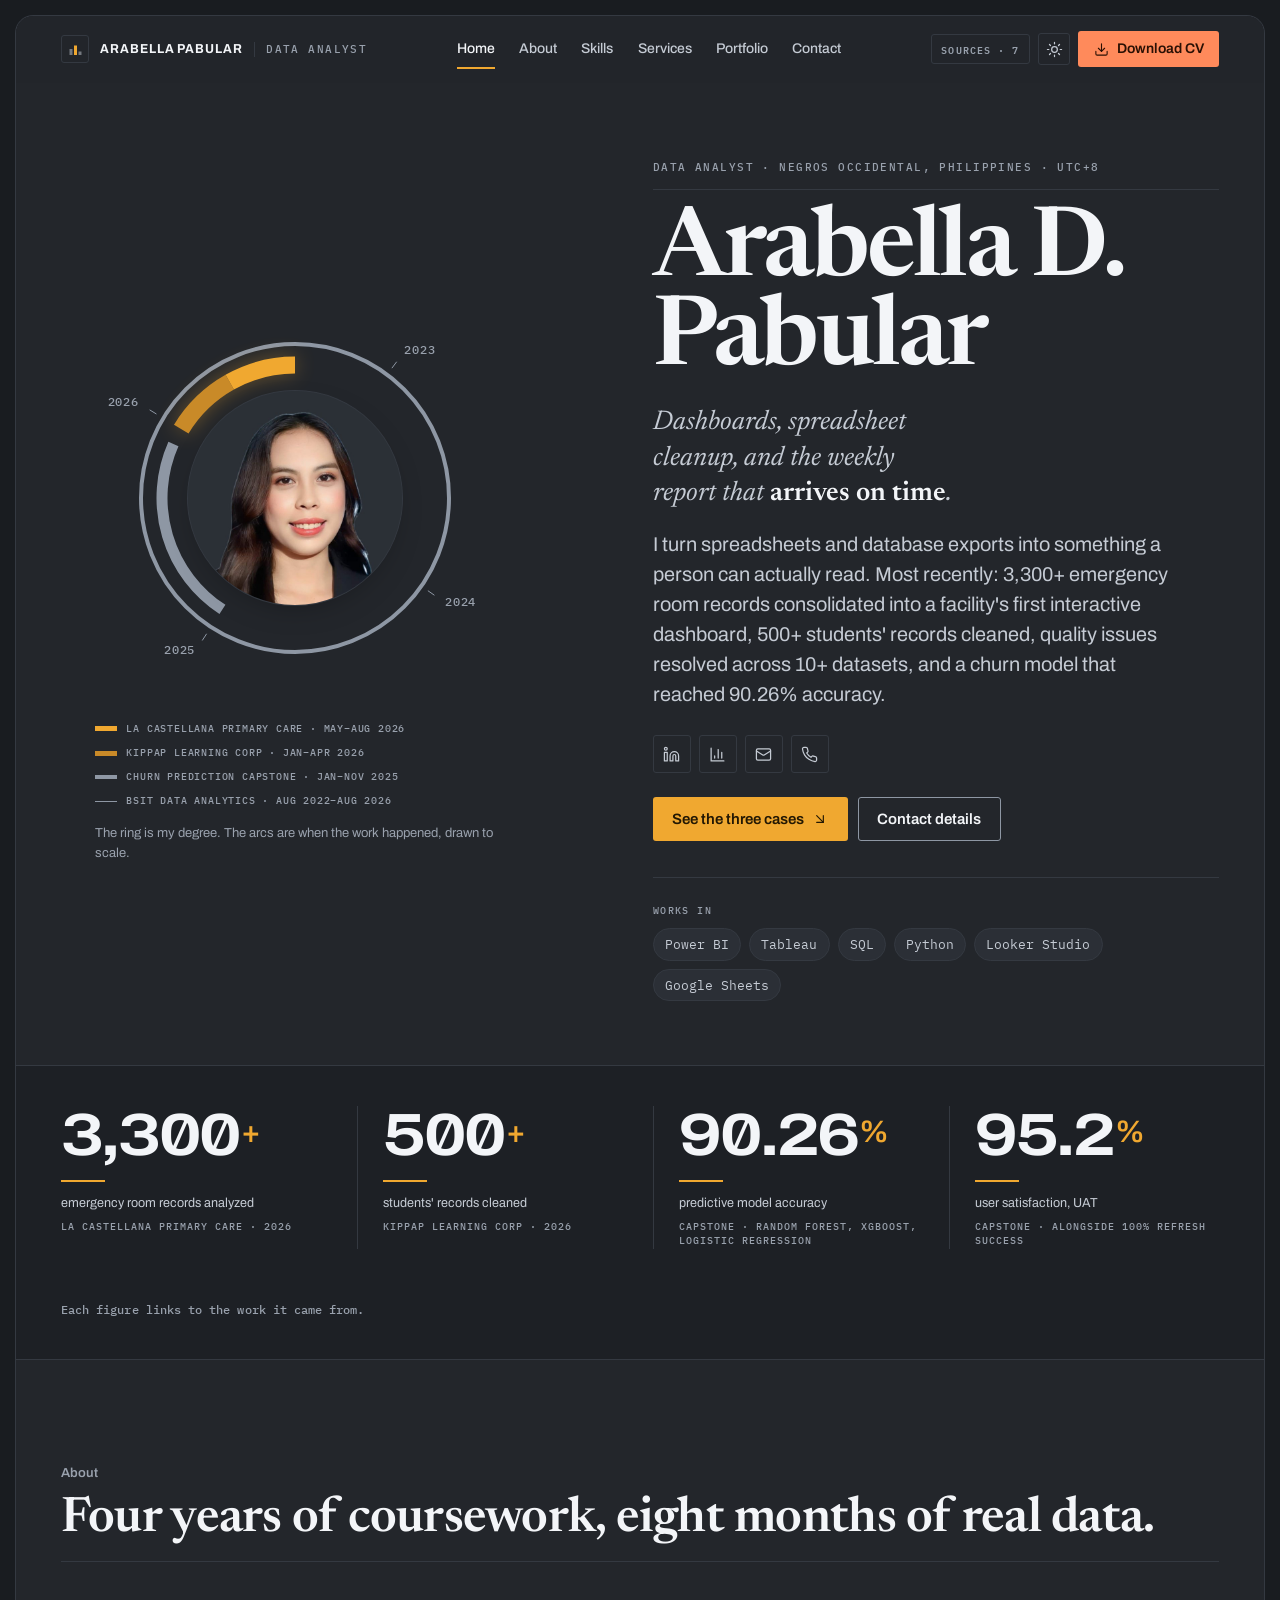
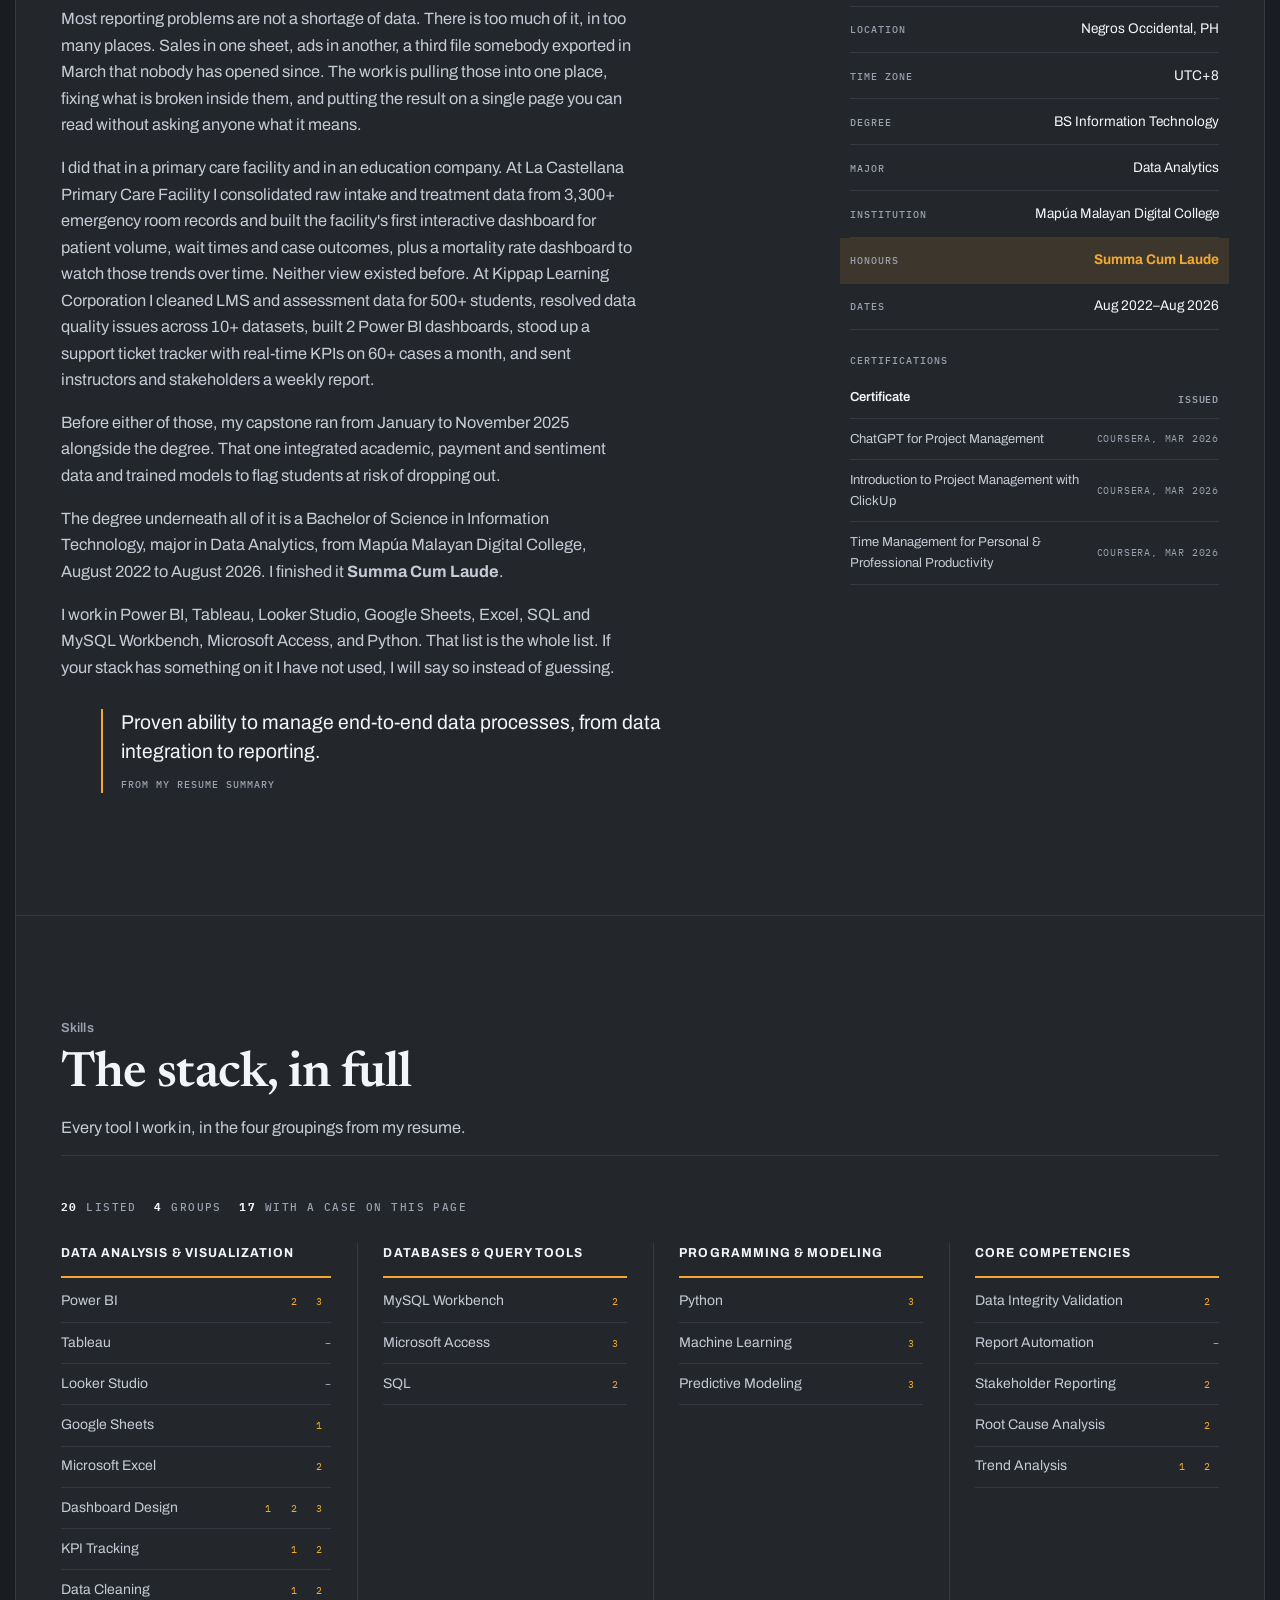
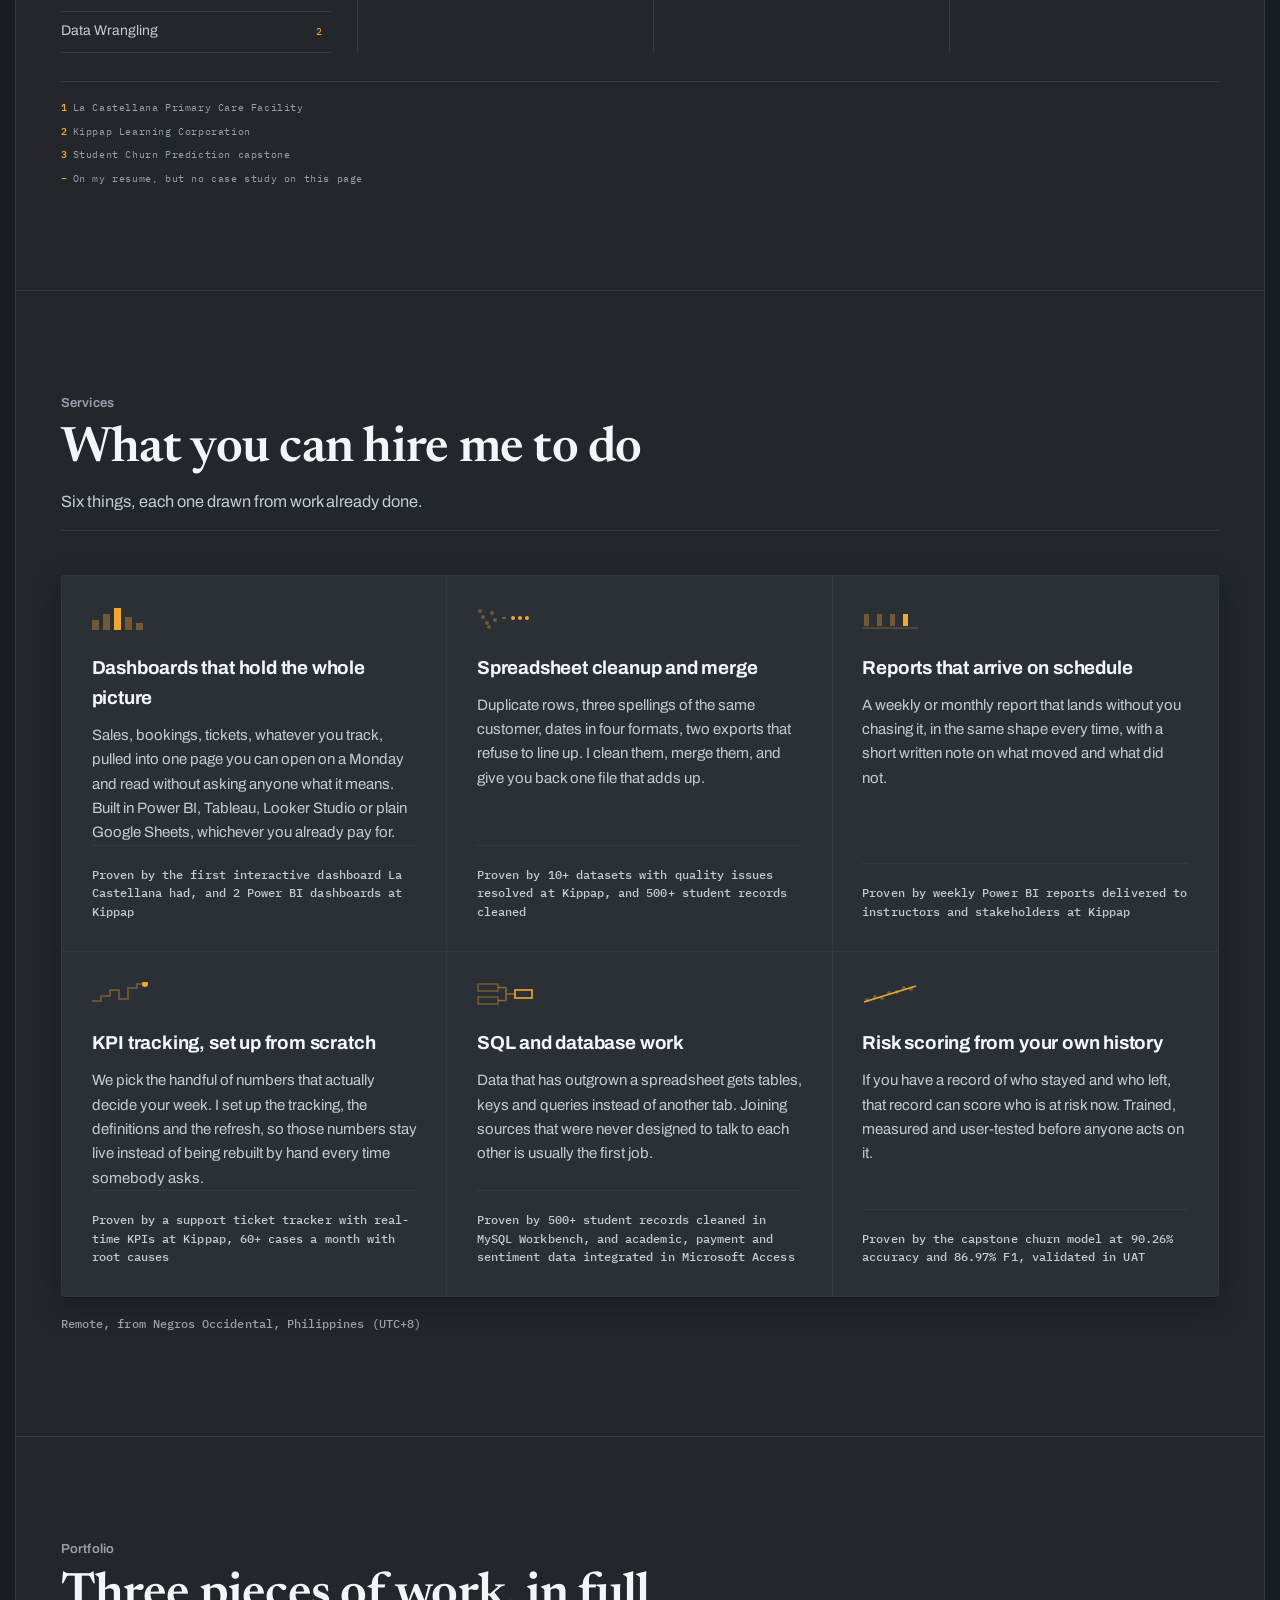
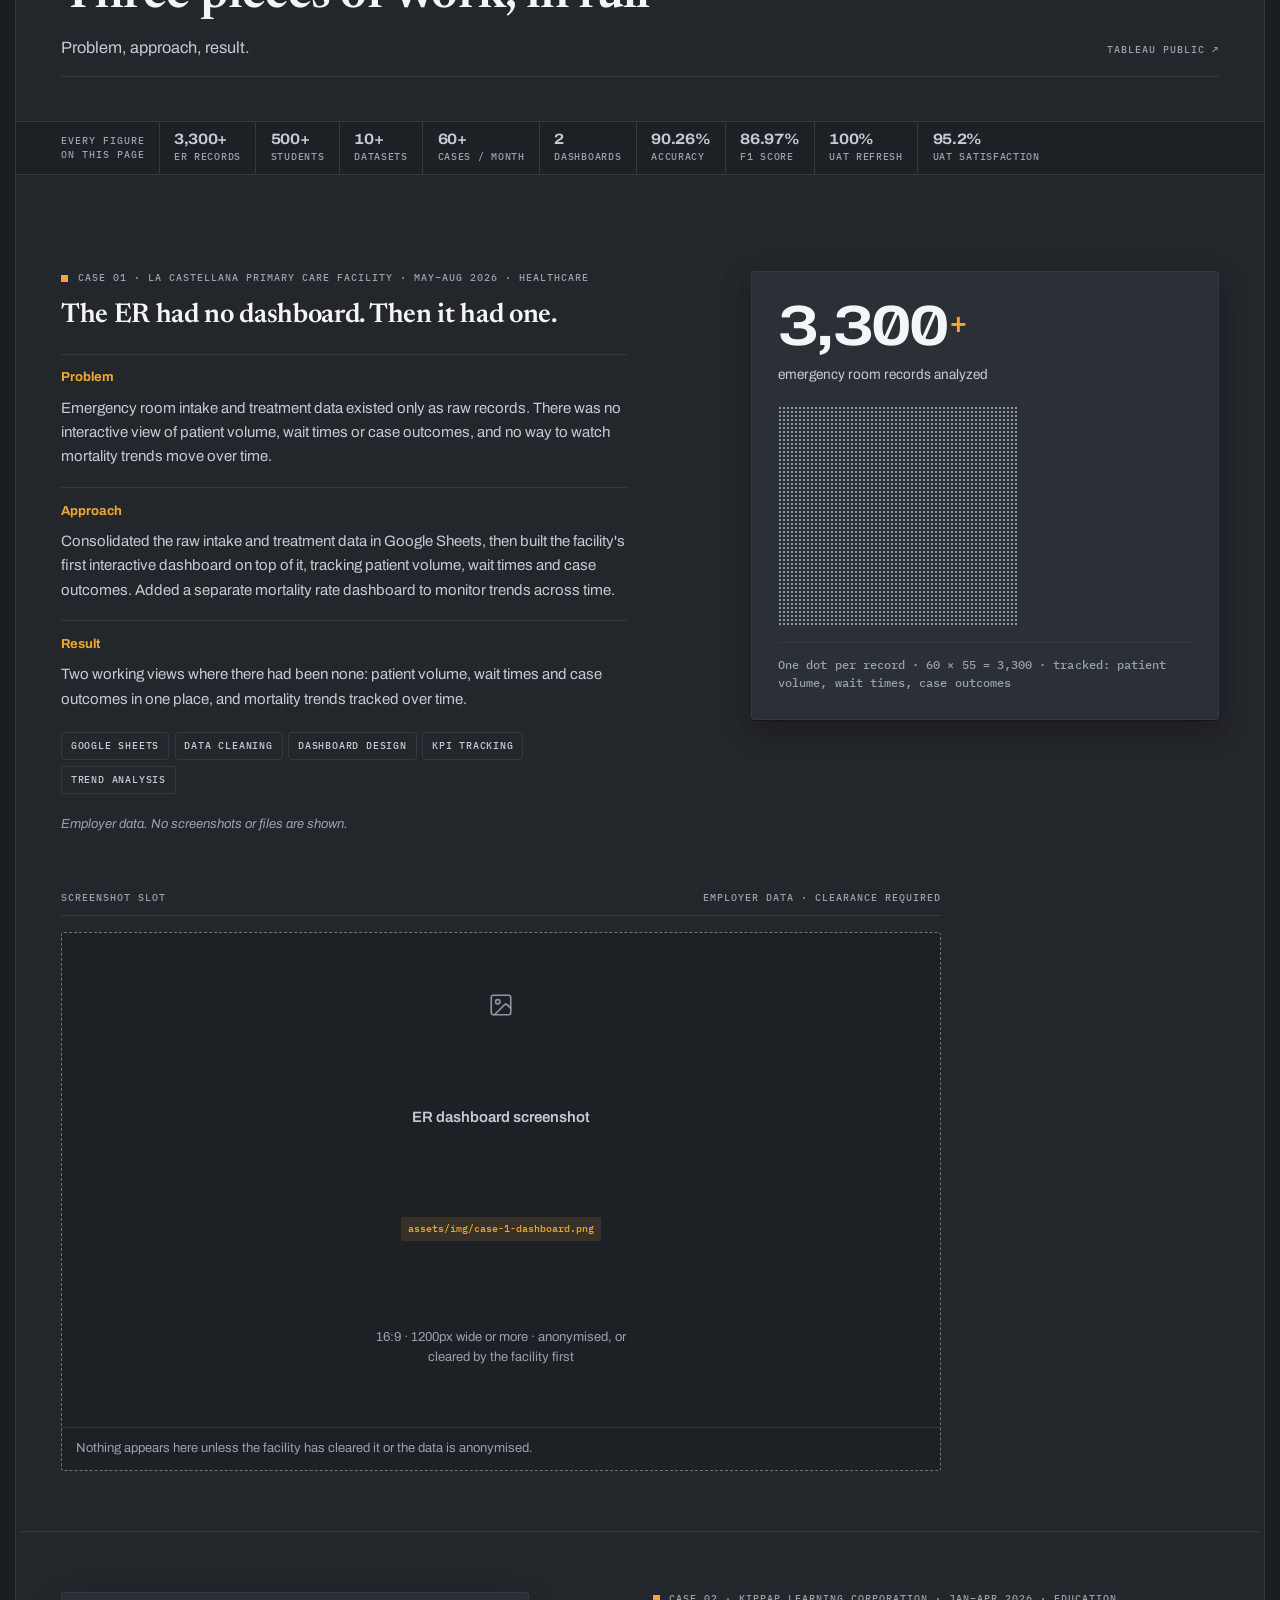
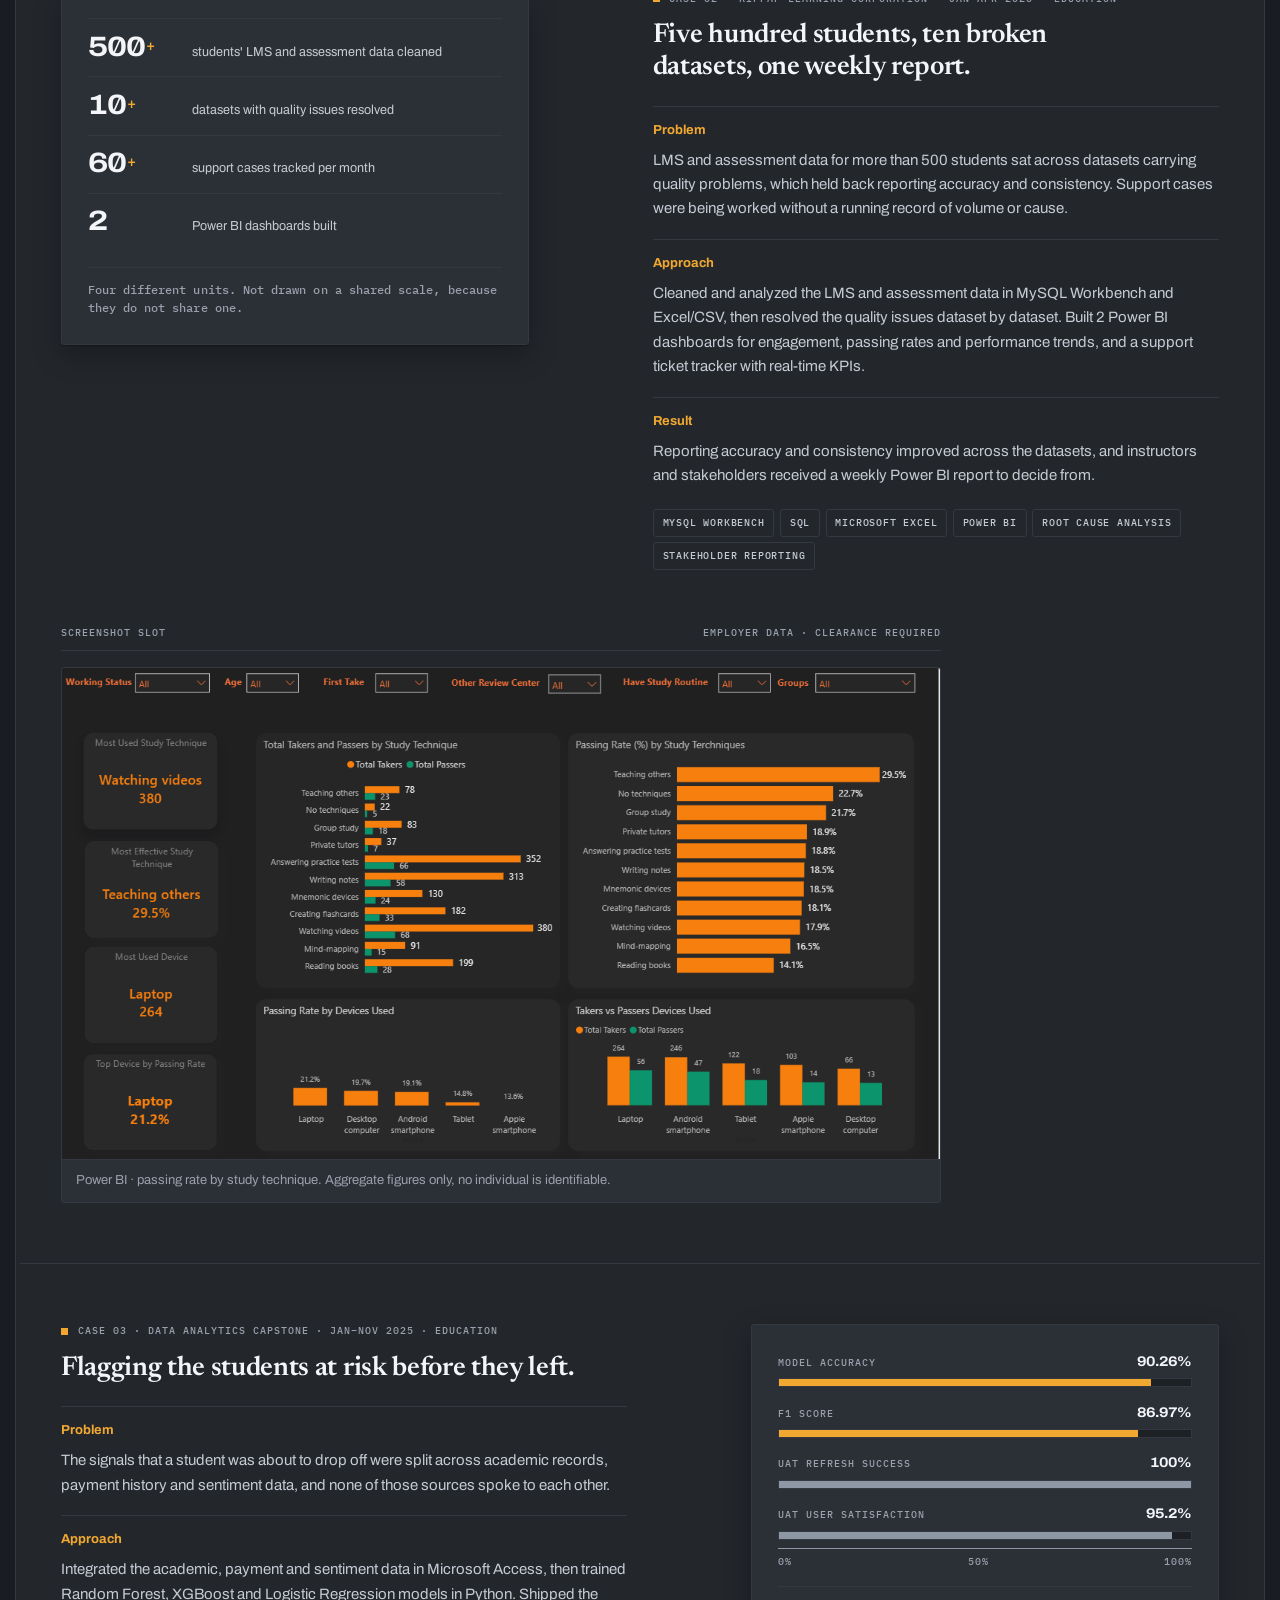
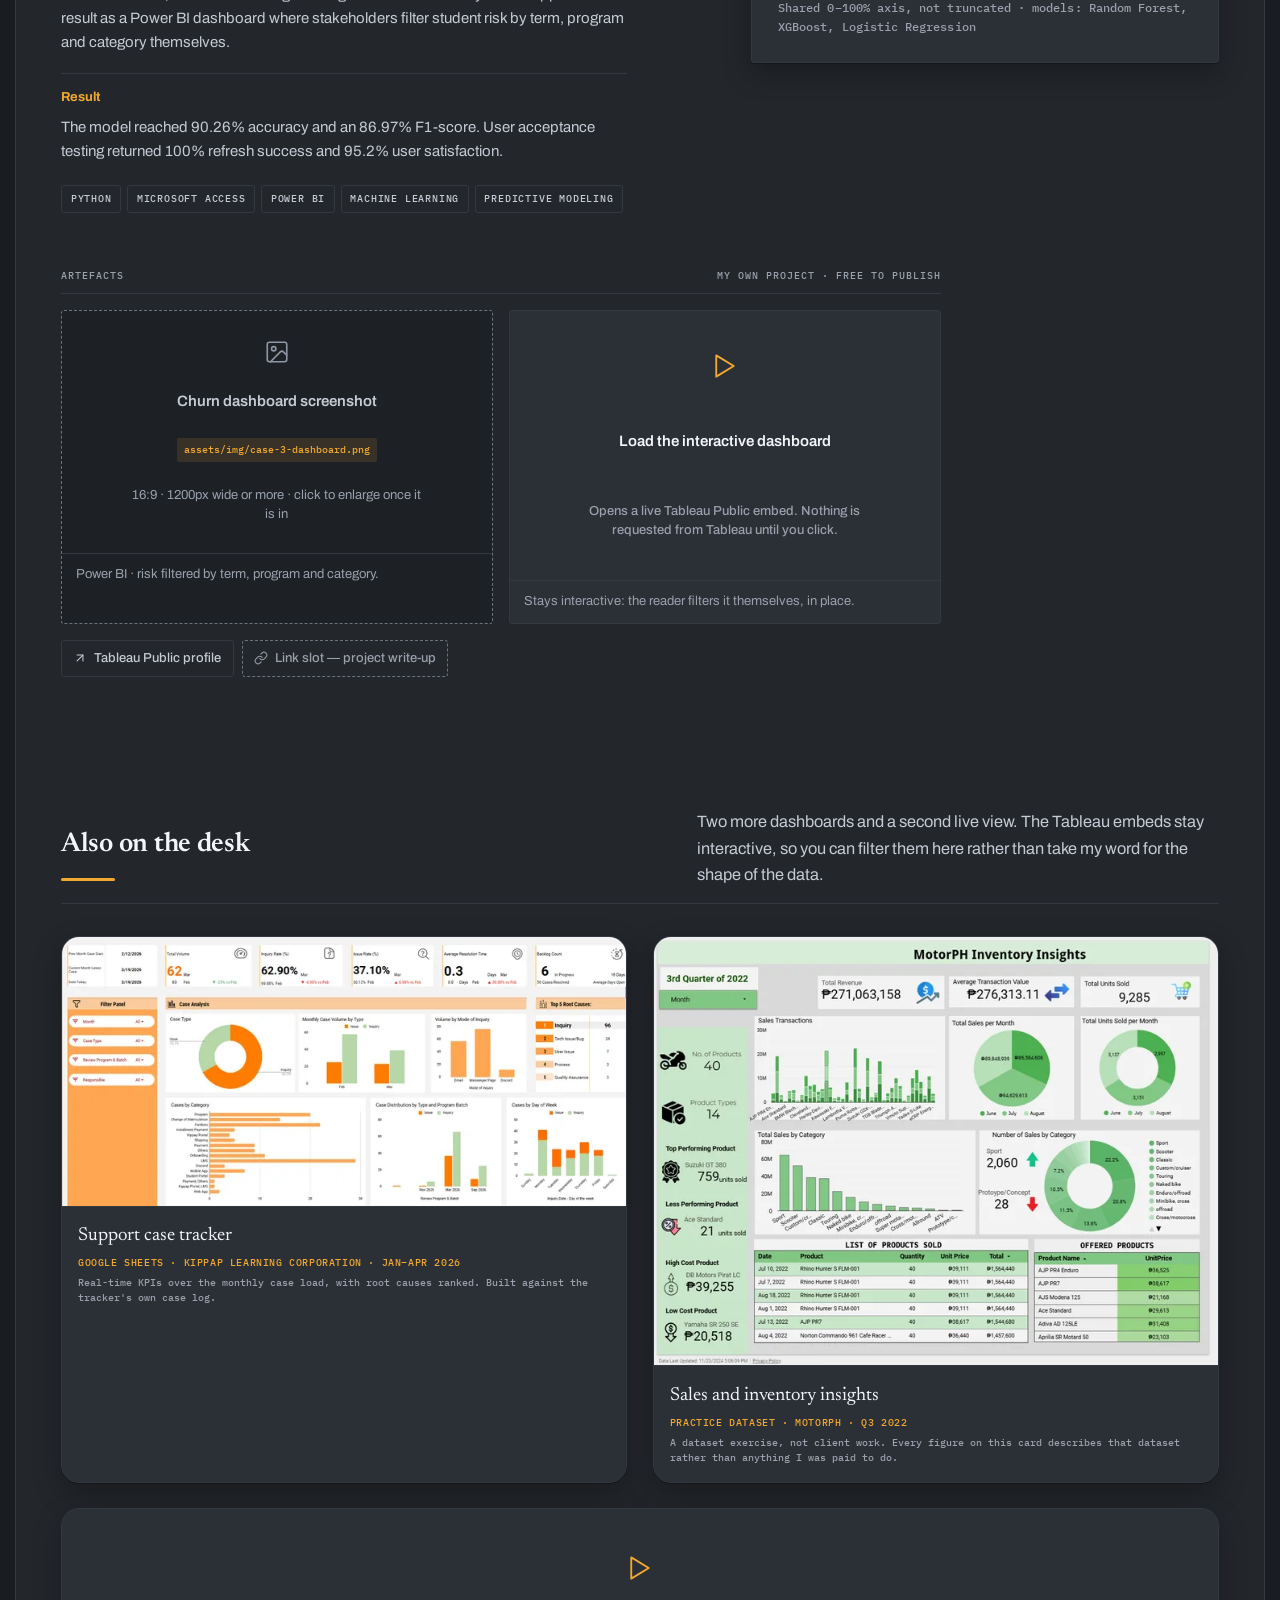
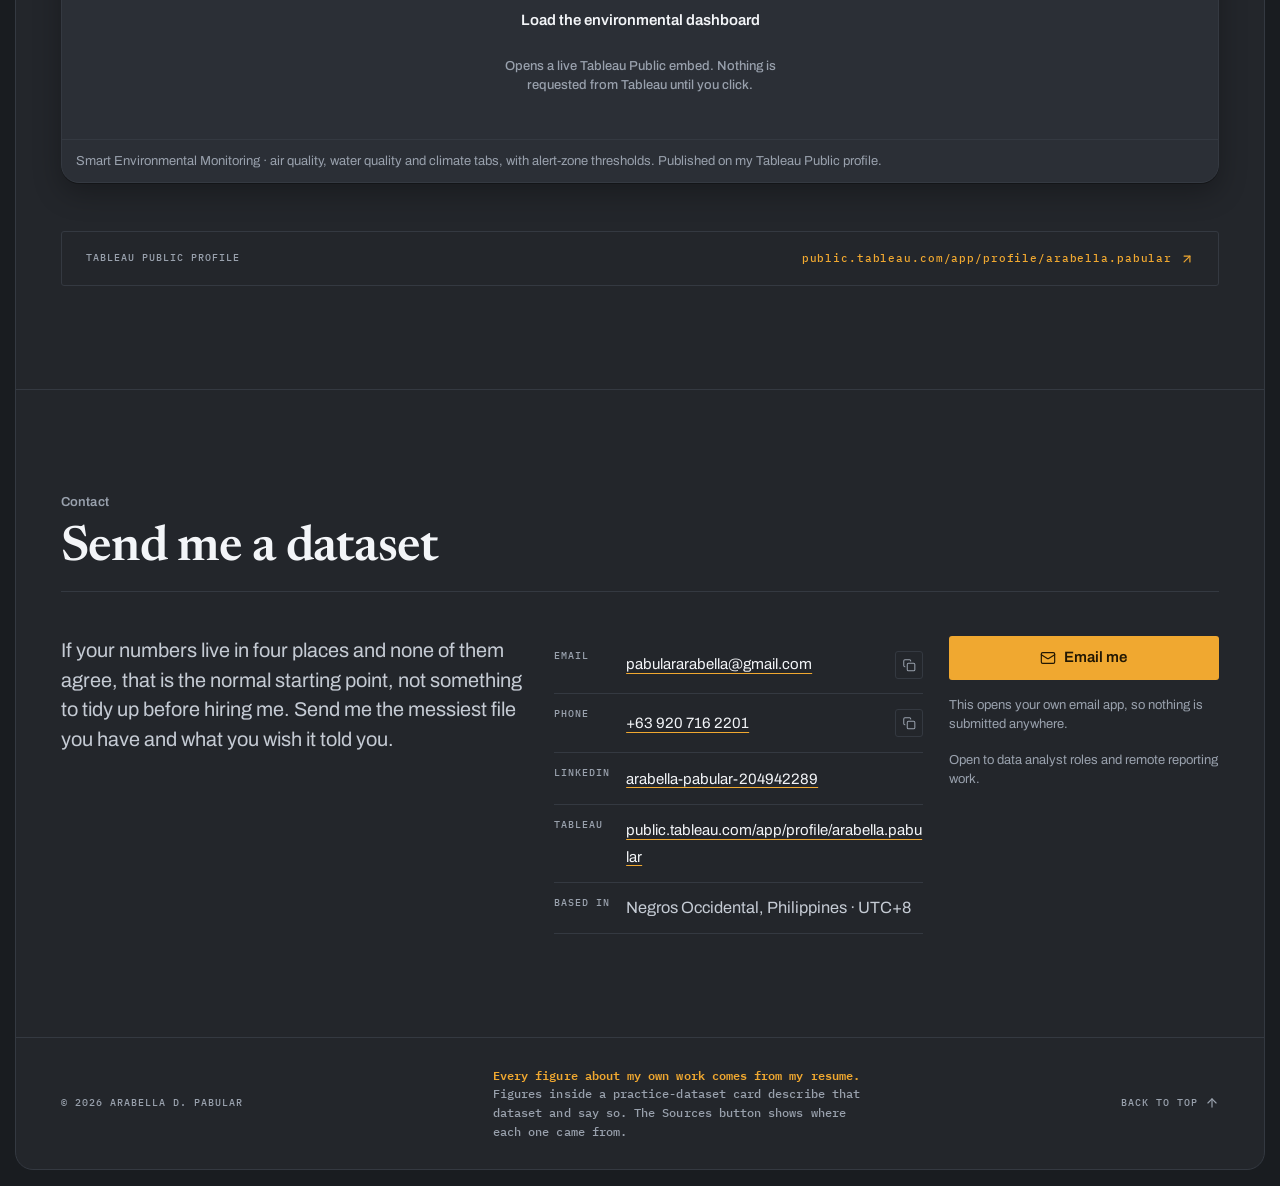
==== index.html @ 1c954211 "Publish the built portfolio site One minified index.html with the CSS and JavaScript inlined, plus i" ====
<!doctype html><html lang="en"><head><meta charset="utf-8"><meta name="viewport" content="width=device-width,initial-scale=1"><title>Arabella D. Pabular — Data Analyst</title><meta name="description" content="Data Analyst in Negros Occidental, Philippines. Dashboards, spreadsheet cleanup and recurring KPI reporting in Power BI, Tableau, Looker Studio, SQL, Python and Google Sheets."><meta name="author" content="Arabella D. Pabular"><meta name="robots" content="index, follow, max-image-preview:large"><meta name="color-scheme" content="light dark"><meta name="theme-color" content="#23262B"><meta property="og:type" content="profile"><meta property="og:site_name" content="Arabella D. Pabular"><meta property="og:locale" content="en_PH"><meta property="profile:first_name" content="Arabella"><meta property="profile:last_name" content="Pabular"><meta property="og:title" content="Arabella D. Pabular — Data Analyst"><meta property="og:description" content="Dashboards, data cleaning and recurring KPI reporting. 3,300+ ER records analyzed, 500+ student records cleaned, a churn model at 90.26% accuracy."><link rel="canonical" href="https://aetherbella.github.io/"><meta property="og:url" content="https://aetherbella.github.io/"><meta property="og:image" content="https://aetherbella.github.io/assets/img/og.png"><meta property="og:image:width" content="1200"><meta property="og:image:height" content="630"><meta property="og:image:alt" content="Arabella D. Pabular, Data Analyst. 3,300+ emergency room records analyzed, 500+ students' records cleaned, 90.26% predictive model accuracy, 95.2% user satisfaction at UAT."><meta name="twitter:card" content="summary_large_image"><script>!function(){try{document.documentElement.classList.add("js");var t=localStorage.getItem("apab-theme");"dark"!==t&&"light"!==t||document.documentElement.setAttribute("data-theme",t),"on"===localStorage.getItem("apab-sources")&&document.documentElement.classList.add("sources-on")}catch(t){}}()</script><link rel="preconnect" href="https://fonts.googleapis.com"><link rel="preconnect" href="https://fonts.gstatic.com" crossorigin><link rel="preload" as="style" href="https://fonts.googleapis.com/css2?family=Archivo:wdth,wght@62..125,100..900&family=Newsreader:ital,opsz,wght@0,6..72,400..700;1,6..72,400..600&family=IBM+Plex+Mono:wght@400;500;600&display=swap"><link rel="stylesheet" media="print" onload='this.media="all",this.onload=null' href="https://fonts.googleapis.com/css2?family=Archivo:wdth,wght@62..125,100..900&family=Newsreader:ital,opsz,wght@0,6..72,400..700;1,6..72,400..600&family=IBM+Plex+Mono:wght@400;500;600&display=swap"><noscript><link rel="stylesheet" href="https://fonts.googleapis.com/css2?family=Archivo:wdth,wght@62..125,100..900&family=Newsreader:ital,opsz,wght@0,6..72,400..700;1,6..72,400..600&family=IBM+Plex+Mono:wght@400;500;600&display=swap"></noscript><style>@font-face{font-family:"Archivo Fallback";src:local("Arial"),local("Helvetica Neue"),local("Liberation Sans");size-adjust:97%;ascent-override:92%;descent-override:24%}@font-face{font-family:"Newsreader Fallback";src:local("Georgia"),local("Times New Roman"),local("Liberation Serif");size-adjust:104%;ascent-override:96%;descent-override:26%}:root{--ground:#191C20;--paper:#23262B;--paper-raised:#2B2F36;--paper-sunken:#1D2025;--rule:#343941;--rule-strong:#6B737F;--mark-quiet:#8E97A4;--ink:#F3F5F8;--ink-2:#C5CBD4;--ink-3:#99A1AD;--accent:#F0A830;--accent-ink:#231803;--accent-2:#C98A28;--accent-wash:rgba(240, 168, 48, 0.12);--flag:#FF8A5B;--flag-ink:#2A1004;--focus:#FFC96B;--select-bg:rgba(240, 168, 48, 0.28);--shadow-card:0 1px 0 rgba(0, 0, 0, 0.30),0 10px 28px rgba(0, 0, 0, 0.28);--halo-blur:9;--serif:"Newsreader","Newsreader Fallback",Georgia,"Times New Roman",serif;--sans:"Archivo","Archivo Fallback","Helvetica Neue",Arial,sans-serif;--mono:"IBM Plex Mono",ui-monospace,"Cascadia Mono",Menlo,Consolas,monospace;--fs-mega:clamp(2.625rem, 1.28rem + 5.98vw, 6.25rem);--fs-stat:clamp(2.125rem, 1.5rem + 2.78vw, 3.75rem);--fs-display:clamp(2.125rem, 1.57rem + 2.47vw, 3.625rem);--fs-h1:clamp(1.875rem, 1.4rem + 2.11vw, 3.125rem);--fs-h2:clamp(1.3125rem, 1.17rem + 0.65vw, 1.75rem);--fs-h3:clamp(1.0625rem, 1.02rem + 0.19vw, 1.1875rem);--fs-lede:clamp(1.0625rem, 0.99rem + 0.32vw, 1.3125rem);--fs-body:clamp(0.9375rem, 0.91rem + 0.14vw, 1.0625rem);--fs-small:0.8125rem;--fs-label:0.6875rem;--fs-micro:0.625rem;--r-sheet:18px;--r:3px;--gap:clamp(1rem, 2vw, 1.75rem);--pad-x:clamp(1.125rem, 3.2vw, 2.75rem);--nav-h:66px;color-scheme:dark}:root[data-theme=light]{--ground:#E4DED0;--paper:#F7F4EE;--paper-raised:#FFFDF9;--paper-sunken:#EDE8DE;--rule:#DCD5C7;--rule-strong:#B3A992;--mark-quiet:#8A8071;--ink:#141A22;--ink-2:#3D4855;--ink-3:#59646F;--accent:#8A5200;--accent-ink:#FFFBF4;--accent-2:#A9670B;--accent-wash:rgba(138, 82, 0, 0.10);--flag:#C63B14;--flag-ink:#FFF6F2;--focus:#6A3F00;--select-bg:rgba(138, 82, 0, 0.20);--shadow-card:0 1px 0 rgba(20, 26, 34, 0.07),0 8px 22px rgba(20, 26, 34, 0.05);--halo-blur:0;color-scheme:light}*,::after,::before{box-sizing:border-box}[hidden]{display:none!important}html{-webkit-text-size-adjust:100%;text-size-adjust:100%;scroll-behavior:smooth}body{margin:0;background:var(--ground);color:var(--ink-2);font-family:var(--sans);font-size:var(--fs-body);font-stretch:100%;line-height:1.62;-webkit-font-smoothing:antialiased;text-rendering:optimizeLegibility}::selection{background:var(--select-bg);color:var(--ink)}img,svg{max-width:100%}img{height:auto}dd,dl,figure,h1,h2,h3,h4,ol,p,table,ul{margin:0}ol,ul{padding:0;list-style:none}a{color:inherit}button{font:inherit;color:inherit;background:0 0;border:0;cursor:pointer}:where(a,button,input,select,textarea,summary,[tabindex]):focus-visible{outline:2px solid var(--focus);outline-offset:2px;border-radius:2px}.vh{position:absolute;width:1px;height:1px;padding:0;margin:-1px;overflow:hidden;clip-path:inset(50%);white-space:nowrap;border:0}.skip{position:absolute;left:12px;top:-60px;z-index:60;background:var(--accent);color:var(--accent-ink);padding:10px 16px;border-radius:var(--r);font-size:var(--fs-small);font-weight:600;transition:top 140ms ease}.skip:focus{top:12px}.mono{font-family:var(--mono);font-size:var(--fs-label);font-weight:500;letter-spacing:.13em;text-transform:uppercase;line-height:1.35}.micro{font-family:var(--mono);font-size:var(--fs-micro);font-weight:500;letter-spacing:.1em;text-transform:uppercase;color:var(--ink-3);line-height:1.45}.num{font-variant-numeric:tabular-nums lining-nums;font-feature-settings:"tnum" 1,"lnum" 1,"zero" 1;font-stretch:118%;font-weight:700;letter-spacing:-.03em;color:var(--ink)}.num .u{font-size:.52em;font-weight:600;font-stretch:100%;color:var(--accent);vertical-align:.42em;letter-spacing:0;margin-left:.06em}.lede{font-size:var(--fs-lede);line-height:1.5;color:var(--ink-2);max-width:48ch}.prose{max-width:64ch}.prose p+p{margin-top:1em}.prose .cite{margin-top:0}.sources-on .prose .cite{margin-top:1em}.sheet{margin:clamp(.5rem,1.2vw,1rem);border:1px solid var(--rule);border-radius:var(--r-sheet);background:var(--paper);overflow:clip;isolation:isolate}.shell{display:grid;grid-template-columns:repeat(12,minmax(0,1fr));column-gap:var(--gap);max-width:1240px;margin-inline:auto;padding-inline:var(--pad-x)}:where(.shell)>*{grid-column:1/-1}.section{padding-block:clamp(3.5rem,8vw,6.5rem)}.section+.section{border-top:1px solid var(--rule)}:where(section,footer,article)[id]{scroll-margin-top:calc(var(--nav-h) + 16px)}.s-head{display:grid;grid-template-columns:minmax(0,1fr) auto;align-items:end;gap:.75rem var(--gap);margin-bottom:clamp(1.75rem,3.5vw,2.75rem);padding-bottom:.9rem;border-bottom:1px solid var(--rule)}.s-index{display:block;margin-bottom:.55rem;color:var(--ink-3);font-family:var(--sans);font-size:var(--fs-small);font-weight:600;letter-spacing:.01em}.s-title{font-family:var(--serif);font-size:var(--fs-h1);font-weight:600;font-optical-sizing:auto;font-variation-settings:"opsz" 36;line-height:1.1;letter-spacing:-.015em;color:var(--ink);text-wrap:balance}.s-aside{color:var(--ink-3);text-align:right;text-decoration:none}.s-aside:hover{color:var(--ink)}.s-stand{margin-top:.75rem;color:var(--ink-2);font-size:var(--fs-body);max-width:56ch}.nav{position:sticky;top:0;z-index:30;background:color-mix(in oklab,var(--paper) 88%,transparent);backdrop-filter:blur(12px) saturate(1.15);-webkit-backdrop-filter:blur(12px) saturate(1.15);will-change:backdrop-filter;border-bottom:1px solid transparent;transition:border-color 180ms ease,background-color 180ms ease}.nav[data-stuck=true]{border-bottom-color:var(--rule)}.nav-inner{display:flex;align-items:center;justify-content:space-between;gap:var(--gap);min-height:var(--nav-h)}.brand{display:flex;align-items:center;gap:.7rem;text-decoration:none}.brand:hover .brand-name{color:var(--accent)}.brand-mark{width:28px;height:28px;flex:none;border:1px solid var(--rule);border-radius:var(--r);display:grid;place-items:center}.brand-name{font-weight:700;font-stretch:92%;font-size:.8125rem;letter-spacing:.07em;text-transform:uppercase;color:var(--ink);white-space:nowrap}.brand-role{color:var(--ink-3);border-left:1px solid var(--rule);padding-left:.7rem}.nav-links{display:flex;align-items:center;gap:clamp(.9rem,1.9vw,1.75rem);position:relative}.nav-links a{text-decoration:none;color:var(--ink-2);font-family:var(--sans);font-size:.875rem;font-weight:500;letter-spacing:0;text-transform:none;padding-block:0.4rem;transition:color 160ms ease}.nav-links a:hover,.nav-links a[aria-current=true]{color:var(--ink)}.nav-ind{position:absolute;bottom:-2px;left:0;height:2px;width:0;background:var(--accent);transform:translateX(0);transition:transform 260ms cubic-bezier(.65,0,.35,1),width 260ms cubic-bezier(.65,0,.35,1),opacity .2s;opacity:0;pointer-events:none}.nav-ind[data-on=true]{opacity:1}.nav-tools{display:flex;align-items:center;gap:.5rem}.pill{display:inline-flex;align-items:center;gap:.4rem;height:30px;padding:0 .6rem;border:1px solid var(--rule);border-radius:var(--r);color:var(--ink-3);font-family:var(--mono);font-size:var(--fs-micro);font-weight:600;letter-spacing:.12em;text-transform:uppercase;transition:border-color 160ms ease,color 160ms ease}.pill:hover{border-color:var(--accent);color:var(--ink)}.pill[aria-pressed=true]{background:var(--accent);border-color:var(--accent);color:var(--accent-ink)}.pill[aria-pressed=true]:hover{box-shadow:0 0 0 3px var(--accent-wash)}.pill .n{font-variant-numeric:tabular-nums}.icon-btn{width:32px;height:32px;display:grid;place-items:center;border:1px solid var(--rule);border-radius:var(--r);color:var(--ink-2);transition:border-color 160ms ease,color 160ms ease}.icon-btn:hover{border-color:var(--accent);color:var(--ink)}.btn{display:inline-flex;align-items:center;justify-content:center;gap:.5rem;height:44px;padding:0 1.15rem;border-radius:var(--r);border:1px solid transparent;font-weight:600;font-size:.9375rem;font-stretch:100%;text-decoration:none;white-space:nowrap;transition:transform 160ms ease,border-color 160ms ease,box-shadow 160ms ease}.btn:hover{transform:translateY(-1px)}.btn-primary{background:var(--accent);color:var(--accent-ink)}.btn-primary:hover{box-shadow:0 0 0 3px var(--accent-wash)}.btn-flag{background:var(--flag);color:var(--flag-ink);height:36px;padding:0 .9rem;font-size:.875rem}.btn-flag:hover{box-shadow:0 0 0 3px color-mix(in srgb,var(--flag) 22%,transparent)}.btn-ghost{border-color:var(--mark-quiet);color:var(--ink)}.btn-ghost:hover{border-color:var(--accent)}.nav-toggle{display:none}.hero{padding-block:clamp(2.5rem,6vw,5rem) clamp(2.5rem,5vw,4rem);align-items:center;row-gap:clamp(2.25rem,5vw,3rem)}.hero-figure{grid-column:1/6;justify-self:center;width:100%;max-width:400px}.hero-text{grid-column:7/13}.eyebrow{color:var(--ink-3)}.hero-rule{height:1px;background:var(--rule);margin-top:.9rem}.hero-name{margin-top:1.1rem;font-family:var(--serif);font-size:var(--fs-mega);font-weight:600;font-optical-sizing:auto;font-variation-settings:"opsz" 60;line-height:.92;letter-spacing:-.028em;color:var(--ink)}.hero-name .fam{display:block}.hero-deck{margin-top:1.15rem;font-family:var(--serif);font-size:var(--fs-h2);font-weight:400;font-style:italic;font-optical-sizing:auto;line-height:1.32;color:var(--ink-2);max-width:26ch;text-wrap:balance}.hero-deck em{font-style:normal;font-weight:600;color:var(--ink)}.hero-para{margin-top:1.15rem}.hero-links{display:flex;gap:.5rem;margin-top:1.6rem}.hero-links a{width:38px;height:38px;display:grid;place-items:center;border:1px solid var(--rule);border-radius:var(--r);color:var(--ink-2);transition:border-color 160ms ease,color 160ms ease,transform 160ms ease}.hero-links a:hover{border-color:var(--accent);color:var(--ink);transform:translateY(-1px)}.hero-cta{display:flex;flex-wrap:wrap;gap:.65rem;margin-top:1.5rem}.dial{display:block;width:100%;height:auto;overflow:visible}.d-track{stroke:var(--mark-quiet)}.d-ticks line{stroke:var(--mark-quiet);stroke-width:1}.d-ticklabels text{fill:var(--ink-3);font-family:var(--mono);font-size:12px;font-weight:500;letter-spacing:.06em;dominant-baseline:middle}.d-arcs circle,.d-halo circle{fill:none;stroke-linecap:butt}.arc-capstone{stroke:var(--mark-quiet)}.arc-lacast{stroke:var(--accent)}.arc-kippap{stroke:var(--accent-2)}.d-halo{opacity:calc(var(--halo-blur) * .038);transition:opacity .5s ease .7s}.js .dial:not([data-drawn=true]) .d-halo{opacity:0}.d-halo circle{stroke:var(--accent)}.d-plate{fill:var(--paper-raised);stroke:var(--rule);stroke-width:1}.dial-key{margin-top:1.4rem;display:grid;gap:.5rem}.dial-key li{display:grid;grid-template-columns:22px 1fr;align-items:center;gap:.6rem;font-family:var(--mono);font-size:var(--fs-micro);font-weight:500;letter-spacing:.08em;text-transform:uppercase;color:var(--ink-3)}.dial-key .k{height:0;border-top-style:solid}.k-lacast{border-top-width:5px;border-top-color:var(--accent)}.k-kippap{border-top-width:5px;border-top-color:var(--accent-2)}.k-capstone{border-top-width:4px;border-top-color:var(--mark-quiet)}.k-degree{border-top-width:1px;border-top-color:var(--mark-quiet)}.dial-note{margin-top:.9rem;color:var(--ink-3);font-size:var(--fs-small);line-height:1.5}.stats{background:var(--paper-sunken);border-block:1px solid var(--rule)}.stats-inner{padding-block:clamp(1.75rem,3.4vw,2.5rem);row-gap:1.75rem}.stat{grid-column:span 3;display:block;text-decoration:none}.stat+.stat{border-left:1px solid var(--rule);padding-left:var(--gap)}.stat .num{display:block;font-size:var(--fs-stat);line-height:1}.stat .bar{display:block;height:2px;width:44px;background:var(--accent);margin-top:.85rem;transform:scaleX(1);transform-origin:left;transition:transform .7s cubic-bezier(.22,.61,.36,1)}.js .stats[data-in=true] .stat .bar{animation-name:grow-x;animation-duration:.7s;animation-timing-function:cubic-bezier(.22,.61,.36,1);animation-fill-mode:both}@keyframes grow-x{from{transform:scaleX(0)}to{transform:scaleX(1)}}.stat:nth-child(2) .bar{animation-delay:80ms}.stat:nth-child(3) .bar{animation-delay:160ms}.stat:nth-child(4) .bar{animation-delay:240ms}.stat .lab{display:block;margin-top:.75rem;color:var(--ink-2);font-size:.8125rem;font-stretch:96%;line-height:1.4}.stat .src{display:block;margin-top:.5rem}.stat:hover .num{color:var(--accent)}.stats-foot{margin-top:1.5rem;color:var(--ink-3)}.about-body{row-gap:clamp(2rem,4vw,2.75rem)}.about-prose{grid-column:1/8}.about-side{grid-column:9/13}.ledger{border-top:1px solid var(--rule)}.ledger div{display:grid;grid-template-columns:minmax(0,1fr) auto;gap:1rem;align-items:baseline;padding-block:0.7rem;border-bottom:1px solid var(--rule)}.ledger dt{color:var(--ink-3);font-family:var(--mono);font-size:var(--fs-micro);font-weight:500;letter-spacing:.1em;text-transform:uppercase}.ledger dd{margin:0;color:var(--ink);font-size:.875rem;text-align:right;font-stretch:96%}.ledger .hi{background:var(--accent-wash);margin-inline:-0.6rem;padding-inline:0.6rem}.ledger .hi dd{color:var(--accent);font-weight:700}.pullquote{margin-top:1.75rem;padding-left:1.1rem;border-left:2px solid var(--accent);font-size:var(--fs-lede);line-height:1.45;color:var(--ink);font-stretch:96%}.pullquote cite{display:block;margin-top:.7rem;font-style:normal}.certs{width:100%;border-collapse:collapse;margin-top:1.5rem}.certs caption{text-align:left;color:var(--ink-3);padding-bottom:.6rem}.certs td,.certs th{text-align:left;padding:.6rem .75rem .6rem 0;border-bottom:1px solid var(--rule);font-size:.8125rem;font-weight:400;color:var(--ink-2)}.certs th{color:var(--ink);font-weight:600}.certs td:last-child,.certs th:last-child{text-align:right;padding-right:0;font-family:var(--mono);font-size:var(--fs-micro);letter-spacing:.08em;text-transform:uppercase;color:var(--ink-3);white-space:nowrap}.counts{display:flex;flex-wrap:wrap;gap:.35rem 1.1rem;margin-bottom:1.75rem;color:var(--ink-3)}.counts b{color:var(--ink);font-variant-numeric:tabular-nums;font-stretch:110%}.matrix{row-gap:2rem}.skillgroup{grid-column:span 3}.skillgroup+.skillgroup{border-left:1px solid var(--rule);padding-left:var(--gap)}.skillgroup h3{font-family:var(--sans);font-size:.8125rem;font-weight:700;font-stretch:92%;letter-spacing:.08em;text-transform:uppercase;color:var(--ink);padding-bottom:.7rem;margin-bottom:.25rem;border-bottom:2px solid var(--accent)}.skillgroup li{display:grid;grid-template-columns:minmax(0,1fr) auto;align-items:baseline;gap:.5rem;padding-block:0.55rem;border-bottom:1px solid var(--rule);font-size:.875rem;color:var(--ink-2)}.skillgroup .fn{display:inline-flex;justify-content:flex-end;align-items:center;gap:.15em;min-width:3ch;font-family:var(--mono);font-size:var(--fs-micro);color:var(--ink-3)}.skillgroup .fn a{display:inline-grid;place-items:center;min-width:24px;min-height:24px;margin-block:-5px;color:var(--accent);text-decoration:none}.skillgroup .fn a:hover{text-decoration:underline;text-underline-offset:3px}.skillgroup .none{color:var(--ink-3)}.footnotes{margin-top:1.75rem;padding-top:1rem;border-top:1px solid var(--rule);display:grid;gap:.35rem}.footnotes li{color:var(--ink-3);font-family:var(--mono);font-size:var(--fs-micro);letter-spacing:.06em}.footnotes .m{color:var(--accent);font-weight:600;margin-right:.5em}.svc-block{border:1px solid var(--rule);border-radius:var(--r);background:var(--paper-raised);box-shadow:var(--shadow-card);display:grid;grid-template-columns:repeat(3,minmax(0,1fr));overflow:clip}.svc{padding:clamp(1.35rem,2.4vw,1.85rem);border-right:1px solid var(--rule);border-bottom:1px solid var(--rule);display:flex;flex-direction:column;position:relative}.svc::before{content:"";position:absolute;inset:-1px auto auto -1px;height:2px;right:-1px;background:var(--accent);transform:scaleX(0);transform-origin:left;transition:transform 240ms cubic-bezier(.22,.61,.36,1)}.svc:hover::before{transform:scaleX(1)}.svc:nth-child(3n){border-right:0}.svc:nth-last-child(-n+3){border-bottom:0}.svc-mark{color:var(--accent);margin-bottom:.9rem}.svc h3{font-size:var(--fs-h3);font-weight:700;font-stretch:100%;color:var(--ink);letter-spacing:-.01em}.svc p{margin-top:.6rem;font-size:.9375rem;color:var(--ink-2)}.svc .proof{margin-top:auto;padding-top:1.25rem;border-top:1px solid var(--rule)}.svc-foot{margin-top:1.1rem;color:var(--ink-3)}.case{padding-block:clamp(2.5rem,5vw,3.75rem);row-gap:2rem}.case+.case{border-top:1px solid var(--rule)}#portfolio .case{scroll-margin-top:calc(var(--nav-h) + 68px)}.case-text{grid-column:1/7}.case-fig{grid-column:8/13;align-self:start}.case.mirror .case-text{grid-column:7/13}.case.mirror .case-fig{grid-column:1/6;grid-row:1}.dateline{display:flex;align-items:center;gap:.6rem;color:var(--ink-3)}.dateline::before{content:"";width:7px;height:7px;background:var(--accent);flex:none}.case h3{margin-top:.9rem;font-family:var(--serif);font-size:var(--fs-h2);font-weight:600;font-optical-sizing:auto;font-variation-settings:"opsz" 32;line-height:1.18;letter-spacing:-.012em;color:var(--ink);text-wrap:balance}.par{margin-top:1.35rem;display:grid;gap:1.15rem}.par>div{padding-top:.8rem;border-top:1px solid var(--rule)}.par h4{color:var(--accent);font-family:var(--sans);font-size:var(--fs-small);font-weight:700;letter-spacing:.005em}.par p{margin-top:.45rem;font-size:.9375rem;color:var(--ink-2)}.chips{display:flex;flex-wrap:wrap;gap:.35rem;margin-top:1.35rem}.chip{border:1px solid var(--rule);border-radius:var(--r);padding:.3rem .55rem;font-family:var(--mono);font-size:var(--fs-micro);font-weight:500;letter-spacing:.08em;text-transform:uppercase;color:var(--ink-2)}.discretion{margin-top:1.25rem;color:var(--ink-3);font-size:var(--fs-small);font-style:italic}.fig{overflow-x:auto;border:1px solid var(--rule);border-radius:var(--r);background:var(--paper-raised);box-shadow:var(--shadow-card);padding:clamp(1.1rem,2.2vw,1.6rem)}.fig-cap{margin-top:1rem;padding-top:.8rem;border-top:1px solid var(--rule)}.fig-metric{margin-bottom:1.2rem}.fig-metric .num{font-size:var(--fs-display);line-height:1;display:block}.fig-metric .unit{display:block;margin-top:.6rem;font-size:.875rem;color:var(--ink-2);font-stretch:96%}.unit-chart{width:240px;min-width:240px;height:220px;background-image:radial-gradient(circle at 2px 2px,var(--mark-quiet) 1.15px,rgba(0,0,0,0) 1.25px);background-size:4px 4px;background-position:0 0}.datasheet{border-top:1px solid var(--rule)}.datasheet div{display:grid;grid-template-columns:auto minmax(0,1fr);align-items:baseline;gap:.9rem;padding-block:0.85rem;border-bottom:1px solid var(--rule)}.datasheet div:last-child{border-bottom:0}.datasheet .num{font-size:1.75rem;line-height:1;min-width:4.5ch}.datasheet .unit{color:var(--ink-2);font-size:.8125rem;font-stretch:96%}.scorecard{display:grid;gap:.9rem}.score{display:grid;grid-template-columns:minmax(0,1fr) auto;gap:.3rem .75rem;align-items:baseline}.score .k{font-family:var(--mono);font-size:var(--fs-micro);font-weight:500;letter-spacing:.1em;text-transform:uppercase;color:var(--ink-3)}.score .v{font-variant-numeric:tabular-nums;font-stretch:112%;font-weight:700;font-size:.875rem;color:var(--ink)}.score .track{grid-column:1/-1;height:9px;background:var(--paper-sunken);border:1px solid var(--rule);position:relative}.score .val{position:absolute;inset:0 auto 0 0;background:var(--mark-quiet);transform:scaleX(1);transform-origin:left;transition:transform .8s cubic-bezier(.22,.61,.36,1)}.score.model .val{background:var(--accent)}.js .fig[data-in=true] .score .val{animation-name:grow-x;animation-duration:.8s;animation-timing-function:cubic-bezier(.22,.61,.36,1);animation-fill-mode:both}.score:nth-child(2) .val{animation-delay:90ms}.score:nth-child(3) .val{animation-delay:180ms}.score:nth-child(4) .val{animation-delay:270ms}.axis{display:flex;justify-content:space-between;margin-top:.5rem;padding-top:.4rem;border-top:1px solid var(--mark-quiet)}.tableau-strip{margin-top:clamp(2rem,4vw,3rem);border:1px solid var(--rule);border-radius:var(--r);padding:1.1rem clamp(1rem,2vw,1.5rem);display:flex;flex-wrap:wrap;align-items:center;justify-content:space-between;gap:.75rem 1.5rem;text-decoration:none;transition:border-color 160ms ease}.tableau-strip:hover{border-color:var(--accent)}.tableau-strip .go{color:var(--accent);font-family:var(--mono);font-size:var(--fs-label);font-weight:500;letter-spacing:.08em;display:inline-flex;align-items:center;gap:.5rem;word-break:break-all}.tableau-strip:hover .go svg{transform:translate(2px,-2px)}.tableau-strip .go svg{transition:transform 160ms ease}.contact-body{row-gap:2.25rem}.contact-lead{grid-column:1/6}.contact-table-wrap{grid-column:6/10}.contact-side{grid-column:10/13}.ctable{width:100%;border-collapse:collapse}.ctable th{text-align:left;vertical-align:baseline;white-space:nowrap;padding:.75rem 1rem .75rem 0;border-bottom:1px solid var(--rule);font-family:var(--mono);font-size:var(--fs-micro);font-weight:500;letter-spacing:.1em;text-transform:uppercase;color:var(--ink-3)}.ctable td{padding:.75rem 0;border-bottom:1px solid var(--rule)}.ctable a{color:var(--ink);text-decoration:underline;text-decoration-color:var(--accent);text-decoration-thickness:1px;text-underline-offset:4px;font-size:.9375rem;word-break:break-word;transition:text-decoration-thickness 160ms ease}.ctable a:hover{text-decoration-thickness:2px}.ctable .row{display:flex;align-items:center;gap:.6rem;justify-content:space-between}.copy{flex:none;width:28px;height:28px;display:grid;place-items:center;border:1px solid var(--rule);border-radius:var(--r);color:var(--ink-3);transition:border-color 160ms ease,color 160ms ease}.copy:hover{border-color:var(--accent);color:var(--ink)}.copy[data-done=true]{border-color:var(--accent);color:var(--accent)}.copy[data-failed=true]{border-color:var(--flag);color:var(--flag)}.contact-side .btn{width:100%}.contact-note{margin-top:1rem;color:var(--ink-3);font-size:var(--fs-small);line-height:1.5}.foot{border-top:1px solid var(--rule)}.foot-inner{padding-block:1.75rem;display:flex;flex-wrap:wrap;gap:.75rem 1.5rem;align-items:center;justify-content:space-between}.foot .ethic{max-width:54ch}.foot .ethic b{color:var(--accent);font-weight:600}.to-top{display:inline-flex;align-items:center;gap:.45rem;color:var(--ink-3);text-decoration:none}.to-top:hover{color:var(--ink)}.to-top svg{transition:transform 160ms ease}.to-top:hover svg{transform:translateY(-2px)}.fig-cap,.foot .ethic,.stats-foot,.svc .proof,.svc-foot{text-transform:none;letter-spacing:.005em;font-size:.75rem;line-height:1.55}.cite{display:grid;grid-template-rows:0fr;opacity:0;visibility:hidden;transition:grid-template-rows .2s cubic-bezier(.4,0,.2,1),opacity .2s ease,visibility 0s linear .2s;transition-delay:calc(var(--i, 0) * 18ms),calc(var(--i, 0) * 18ms),calc(var(--i, 0) * 18ms + 200ms)}.cite>span{overflow:hidden;min-height:0}.sources-on .cite{grid-template-rows:1fr;opacity:1;visibility:visible;transition-delay:calc(var(--i, 0) * 18ms),calc(var(--i, 0) * 18ms),0s}.cite .in{display:block;padding-top:.5rem;padding-left:.65rem;border-left:1px solid var(--accent);color:var(--ink-3);font-family:var(--mono);font-size:var(--fs-micro);font-weight:400;letter-spacing:.04em;text-transform:none;line-height:1.5}html:not(.js) #navtoggle,html:not(.js) #sources,html:not(.js) #theme,html:not(.js) .copy{display:none}html:not(.js) .cite{grid-template-rows:1fr;opacity:1;visibility:visible;transition:none}@media (max-width:1080px){.brand-role{display:none}}@media (max-width:700px){.brand-name{display:none}.nav-tools{gap:.35rem}.cv-long{display:none}.btn-flag{padding:0 .7rem}.pill{padding:0 .5rem;letter-spacing:.08em}}.progress{position:fixed;inset:0 0 auto 0;height:2px;z-index:45;background:var(--accent);transform:scaleX(var(--progress,0));transform-origin:0 50%;pointer-events:none}html:not(.js) .progress{display:none}@supports (animation-timeline:scroll()){.js .progress{animation-name:progress-grow;animation-duration:auto;animation-timing-function:linear;animation-fill-mode:both;animation-timeline:scroll(root block)}}@keyframes progress-grow{from{transform:scaleX(0)}to{transform:scaleX(1)}}.dial-wrap{position:relative}.portrait,.portrait-slot{position:absolute;left:50%;top:50%;width:53.5%;aspect-ratio:1;transform:translate(-50%,-50%);border-radius:50%}.portrait{height:auto;object-fit:cover;box-shadow:0 0 0 1px var(--rule),0 10px 30px -12px rgba(0,0,0,.35)}.portrait:not([src]){display:none}.portrait[src]~.portrait-slot{display:none}.portrait-slot{display:grid;place-content:center;justify-items:center;gap:.55rem;padding:0 12%;color:var(--ink-3);text-align:center}.portrait-slot::before{content:"";position:absolute;inset:-8px;border:1.5px dashed var(--accent);border-radius:50%;opacity:.5}@media (prefers-reduced-motion:no-preference){.js .portrait-slot::before{animation:slot-spin 34s linear infinite}}@keyframes slot-spin{to{transform:rotate(360deg)}}.ps-glyph{width:32px;height:32px;opacity:.6}.ps-label{font-family:var(--mono);font-size:var(--fs-micro);font-weight:500;letter-spacing:.1em;text-transform:uppercase;line-height:1.55}.photo-hint{margin-top:.75rem;padding:.6rem .75rem;border:1px dashed var(--rule-strong);border-radius:var(--r);color:var(--ink-3);background:var(--paper-sunken);font-family:var(--sans);font-size:var(--fs-small);font-weight:400;letter-spacing:0;text-transform:none;line-height:1.5}.photo-hint b{color:var(--ink-2);font-weight:600}.photo-hint code,.slot-file code{font-family:var(--mono);font-size:.95em;color:var(--accent);overflow-wrap:break-word}.figbar{position:sticky;top:var(--nav-real,var(--nav-h));z-index:20;background:color-mix(in oklab,var(--paper-sunken) 94%,transparent);-webkit-backdrop-filter:blur(10px) saturate(1.15);backdrop-filter:blur(10px) saturate(1.15);border-block:1px solid var(--rule);margin-bottom:clamp(1.5rem,3vw,2.25rem)}.figbar-inner{display:flex;align-items:stretch;gap:0;overflow-x:auto;scrollbar-width:thin}.figbar-head{flex:none;display:flex;align-items:center;padding:.6rem .85rem .6rem 0;border-right:1px solid var(--rule);color:var(--ink-3);white-space:nowrap}.figbar-row{display:flex;align-items:stretch}.figbar-item{flex:none;display:flex;flex-direction:column;justify-content:center;gap:.1rem;padding:.55rem .9rem;border-right:1px solid var(--rule);text-decoration:none;position:relative;transition:background-color .2s ease}.figbar-item:last-child{border-right:0}.case[data-artefacts=true] .discretion{display:none}.figbar-item .lv{font-variant-numeric:tabular-nums lining-nums;font-stretch:112%;font-weight:700;font-size:.9375rem;letter-spacing:-.02em;color:var(--ink-2);line-height:1.1;transition:color .2s ease}.figbar-item .ln{font-family:var(--mono);font-size:var(--fs-micro);font-weight:500;letter-spacing:.07em;text-transform:uppercase;color:var(--ink-3);white-space:nowrap;transition:color .2s ease}.figbar-item::before{content:"";position:absolute;left:0;top:0;bottom:0;width:2px;background:var(--accent);transform:scaleY(0);transform-origin:50% 100%;transition:transform 240ms cubic-bezier(.22,.61,.36,1)}html:not(.js) .figbar-item .lv{color:var(--ink)}.figbar-item[data-lit=true]{background:var(--accent-wash)}.figbar-item[data-lit=true] .lv{color:var(--ink)}.figbar-item[data-lit=true] .ln{color:var(--ink-2)}.figbar-item[data-lit=true]::before{transform:scaleY(1)}.figbar-item:focus-visible .lv,.figbar-item:hover .lv{color:var(--ink)}.figbar-item:focus-visible{outline:0;box-shadow:inset 0 0 0 2px var(--focus)}.media{margin-top:1.5rem;display:grid;grid-template-columns:minmax(0,1fr);gap:1rem;max-width:880px}.media--pair{grid-template-columns:repeat(2,minmax(0,1fr))}.media-head,.slot-links{grid-column:1/-1}.media-head{display:flex;align-items:baseline;justify-content:space-between;gap:.75rem;padding-bottom:.6rem;border-bottom:1px solid var(--rule);color:var(--ink-3)}.slot{border:1px solid var(--rule);border-radius:var(--r);background:var(--paper-raised);overflow:clip}.slot[data-state=empty]{border-style:dashed;border-color:var(--rule-strong);background:var(--paper-sunken)}.slot-inner{display:grid;place-items:center;gap:.5rem;aspect-ratio:16/9;padding:1.25rem;text-align:center}.slot-inner svg{color:var(--mark-quiet)}.slot-what{color:var(--ink-2);font-weight:600;font-size:.9375rem}.slot-file{font-family:var(--mono);font-size:var(--fs-micro);font-weight:500;color:var(--accent);word-break:break-all;background:var(--accent-wash);padding:.25rem .45rem;border-radius:2px}.slot figcaption,.slot-spec{font-family:var(--sans);font-size:var(--fs-small);font-weight:400;letter-spacing:0;text-transform:none;line-height:1.5;color:var(--ink-3)}.slot-spec{max-width:42ch}.slot img{display:block;width:100%;height:auto}.slot-shot{display:block;width:100%;border:0;padding:0;background:0 0;cursor:zoom-in}.slot-shot:hover img{opacity:.92}.slot figcaption{padding:.7rem .85rem;border-top:1px solid var(--rule);color:var(--ink-3)}.slot--embed .slot-inner{aspect-ratio:16/10}.embed-frame{width:100%;aspect-ratio:16/10;border:0;display:block;background:var(--paper-sunken)}.embed-load{display:grid;place-items:center;gap:.6rem;width:100%;aspect-ratio:16/10;padding:1.25rem;text-align:center;color:var(--ink-2);transition:background-color 180ms ease}.embed-load:hover{background:var(--accent-wash)}.embed-load:focus-visible,.slot-shot:focus-visible{outline:0;box-shadow:inset 0 0 0 3px var(--focus)}.embed-load .el-note{font-family:var(--sans);font-size:var(--fs-small);letter-spacing:0;text-transform:none;line-height:1.5}.embed-load .el-title{font-weight:600;color:var(--ink);font-size:.9375rem}.embed-load .el-note{color:var(--ink-3);max-width:42ch}.embed-load svg{color:var(--accent)}.slot-links{display:flex;flex-wrap:wrap;gap:.5rem}.slot-link{display:inline-flex;align-items:center;gap:.45rem;padding:.45rem .7rem;border:1px solid var(--rule);border-radius:var(--r);color:var(--ink-2);text-decoration:none;font-size:var(--fs-small);font-weight:500;transition:border-color 160ms ease,color 160ms ease}.slot-link:hover{border-color:var(--accent);color:var(--ink)}.slot-link[data-empty=true]{border-style:dashed;border-color:var(--rule-strong);color:var(--ink-3);cursor:default}.lightbox{position:fixed;inset:0;z-index:70;display:grid;place-items:center;padding:clamp(1rem,4vw,3rem);background:color-mix(in oklab,var(--ground) 88%,transparent);-webkit-backdrop-filter:blur(6px);backdrop-filter:blur(6px)}.lightbox[hidden]{display:none}.lightbox img{max-width:100%;max-height:78vh;border:1px solid var(--rule);border-radius:var(--r);background:var(--paper)}.lightbox figcaption{margin-top:.85rem;color:var(--ink-2);text-align:center;max-width:60ch}.lightbox-close{position:absolute;top:clamp(.75rem,2vw,1.5rem);right:clamp(.75rem,2vw,1.5rem);width:40px;height:40px;display:grid;place-items:center;border:1px solid var(--rule);border-radius:var(--r);background:var(--paper);color:var(--ink)}.lightbox-close:hover{border-color:var(--accent)}.dial-key li{transition:opacity .2s ease}[data-case-focus] .dial-key li{opacity:.4}[data-case-focus] .dial-key li[data-case-key=true]{opacity:1}.d-arcs circle{transition:stroke-width 220ms ease,opacity 220ms ease}[data-case-focus] .d-arcs circle{opacity:.35}[data-case-focus=case-1] .arc-lacast,[data-case-focus=case-2] .arc-kippap,[data-case-focus=case-3] .arc-capstone{opacity:1}@media (max-width:960px){:root{--nav-h:60px}html:not(.js) .figbar{position:static}html:not(.js) #portfolio .case{scroll-margin-top:1rem}.nav-toggle{display:grid}.nav-links{position:absolute;left:0;right:0;top:100%;background:var(--paper-raised);border-bottom:1px solid var(--rule);flex-direction:column;align-items:stretch;gap:0;padding:.25rem var(--pad-x) .75rem;opacity:0;visibility:hidden;transform:translateY(-8px);transition:opacity .2s ease,transform .2s cubic-bezier(.4,0,.2,1),visibility 0s linear .2s;z-index:40}.nav-links[data-open=true],html:not(.js) .nav-links{opacity:1;visibility:visible;transform:translateY(0);transition-delay:0s,0s,0s}html:not(.js) .nav-links{position:static;flex-direction:row;flex-wrap:wrap;align-items:center;gap:0 1.1rem;padding:0 0 .75rem;background:0 0;border-bottom:0}html:not(.js) .nav-links a{width:auto;border-bottom:0;padding-block:0.4rem}html:not(.js) .nav-inner{flex-wrap:wrap;row-gap:.25rem}.nav-links a{width:100%;padding-block:0.9rem;border-bottom:1px solid var(--rule);font-size:var(--fs-body);letter-spacing:.06em}.nav-links a:last-of-type{border-bottom:0}.nav-ind{display:none}.shell{grid-template-columns:repeat(6,minmax(0,1fr))}.hero-figure{grid-column:1/-1;max-width:300px;order:2}.hero-text{grid-column:1/-1;order:1}.stat{grid-column:span 3}.stat:nth-child(odd){border-left:0;padding-left:0}.stat:nth-child(-n+2){padding-bottom:1.5rem;border-bottom:1px solid var(--rule)}.about-prose,.about-side{grid-column:1/-1}.skillgroup{grid-column:span 3}.skillgroup:nth-child(odd){border-left:0;padding-left:0}.svc-block{grid-template-columns:repeat(2,minmax(0,1fr))}.svc:nth-child(3n){border-right:1px solid var(--rule)}.svc:nth-child(2n){border-right:0}.svc:nth-last-child(-n+3){border-bottom:1px solid var(--rule)}.svc:nth-last-child(-n+2){border-bottom:0}.case-fig,.case-text,.case.mirror .case-fig,.case.mirror .case-text{grid-column:1/-1}.case-fig,.case.mirror .case-fig{grid-row:auto}.contact-lead,.contact-side,.contact-table-wrap{grid-column:1/-1}}@media (max-width:620px){.shell{grid-template-columns:repeat(4,minmax(0,1fr))}.s-head{grid-template-columns:1fr;align-items:start}.s-aside{text-align:left}.stat,.stat+.stat{grid-column:1/-1;border-left:0;padding-left:0}.stat+.stat{padding-top:1.25rem;border-top:1px solid var(--rule)}.stat:nth-child(-n+2){padding-bottom:0;border-bottom:0}.stats-inner{row-gap:1.25rem}.skillgroup,.skillgroup+.skillgroup{grid-column:1/-1;border-left:0;padding-left:0}.svc-block{grid-template-columns:minmax(0,1fr)}.svc{border-right:0!important;border-bottom:1px solid var(--rule)!important}.svc:last-child{border-bottom:0!important}.figbar-head{display:none}.figbar-item{padding:.5rem .7rem}.slot-inner{aspect-ratio:4/3;padding:1rem}.media--pair{grid-template-columns:minmax(0,1fr)}.foot-inner{flex-direction:column;align-items:flex-start}}@media (prefers-reduced-motion:reduce){*,::after,::before{animation-duration:0s!important;animation-iteration-count:1!important;transition-duration:0s!important;transition-delay:0s!important;animation-delay:0s!important;scroll-behavior:auto!important}html{scroll-behavior:auto}.stats .stat .bar{transform:scaleX(1)}.fig .score .val{transform:scaleX(1)}}.theming .d-arcs circle,.theming .score .val,.theming .stat .bar{transition:none!important}@media print{.copy,.embed-load,.hero-cta,.hero-links,.lightbox,.nav,.photo-hint,.progress,.to-top{display:none!important}.sheet{border:0;margin:0}.cite{grid-template-rows:1fr;opacity:1;visibility:visible}.figbar{position:static;background:0 0;border-block-color:#999}.figbar-inner{overflow:visible;flex-wrap:wrap}.figbar-item{opacity:1!important;background:0 0!important}.slot[data-state=empty]{display:none}}.gallery-wrap{margin-top:clamp(2.5rem,6vw,4.5rem)}.gallery-head{margin-bottom:clamp(1.25rem,3vw,2rem)}.gal-title{font-family:var(--serif);font-size:var(--fs-h2);font-weight:600;letter-spacing:-.01em;color:var(--ink);margin:0 0 .5rem}.gal-title::after{content:"";display:block;width:54px;height:3px;margin-top:.7rem;background:var(--accent);border-radius:2px}.gal-lede{max-width:58ch;color:var(--ink-2);font-size:var(--fs-body);margin:0}.gallery{display:grid;grid-template-columns:1fr;gap:var(--gap)}.gal-embed,.gal-fig{margin:0;background:var(--paper-raised);border:1px solid var(--rule);border-radius:var(--r-sheet);overflow:hidden;box-shadow:var(--shadow-card)}.gal-fig img{display:block;width:100%;height:auto;background:var(--paper-sunken)}.gal-fig figcaption{display:grid;gap:.3rem;padding:.9rem 1rem 1.05rem;border-top:1px solid var(--rule)}.gal-name{font-family:var(--serif);font-size:var(--fs-h3);color:var(--ink)}.gal-meta{color:var(--accent);letter-spacing:.06em;text-transform:uppercase}.gal-note{color:var(--ink-3);line-height:1.5;text-transform:none;letter-spacing:0}html:not(.js) .gal-shot{cursor:default;pointer-events:none}.gal-embed .embed-load{aspect-ratio:auto;min-height:190px;padding-block:2.25rem}@media (min-width:760px){.gallery{grid-template-columns:repeat(2,minmax(0,1fr))}.gal-embed{grid-column:1/-1}.gal-embed .embed-load{min-height:230px}}.toolrow{display:flex;flex-wrap:wrap;align-items:baseline;gap:.6rem 1rem;margin-top:clamp(1.5rem,3.5vw,2.25rem);padding-top:clamp(1.1rem,2.5vw,1.6rem);border-top:1px solid var(--rule)}.toolrow-label{color:var(--ink-3);letter-spacing:.14em;text-transform:uppercase;flex:0 0 auto}.toolrow-list{display:flex;flex-wrap:wrap;gap:.5rem;margin:0;padding:0;list-style:none}.toolrow-list li{font-family:var(--mono);font-size:var(--fs-small);color:var(--ink-2);background:var(--paper-raised);border:1px solid var(--rule);border-radius:999px;padding:.3rem .7rem;white-space:nowrap}@media (max-width:960px),(pointer:coarse){#navtoggle,#sources,#theme{min-width:44px;min-height:44px}.btn-flag{min-height:44px}}.s-aside,.to-top{display:inline-flex;align-items:center;min-height:24px;padding-block:0.3rem}@media (max-width:960px),(pointer:coarse){.s-aside,.to-top{min-height:44px}}.contact-table a,.contact-table-wrap a{padding-block:0.3rem}</style><link rel="icon" href="assets/img/favicon.svg" type="image/svg+xml"><link rel="icon" href="assets/img/icon-180.png" sizes="180x180" type="image/png"><link rel="apple-touch-icon" href="assets/img/icon-180.png"><script type="application/ld+json">{
  "@context": "https://schema.org",
  "@type": "ProfilePage",
  "dateModified": "2026-09-09",
  "mainEntity": {
    "@type": "Person",
    "name": "Arabella D. Pabular",
    "givenName": "Arabella",
    "familyName": "Pabular",
    "jobTitle": "Data Analyst",
    "image": "https://aetherbella.github.io/assets/img/arabella.jpg",
    "description": "Data Analyst in Negros Occidental, Philippines. Consolidates spreadsheet and database exports, cleans them, and builds dashboards and recurring KPI reports in Power BI, Tableau, Looker Studio, SQL, Python and Google Sheets.",
    "email": "mailto:pabulararabella@gmail.com",
    "telephone": "+63-920-716-2201",
    "address": { "@type": "PostalAddress", "addressRegion": "Negros Occidental", "addressCountry": "PH" },
    "award": "Summa Cum Laude",
    "alumniOf": { "@type": "CollegeOrUniversity", "name": "Mapúa Malayan Digital College" },
    "hasCredential": {
      "@type": "EducationalOccupationalCredential",
      "name": "Bachelor of Science in Information Technology, Major in Data Analytics",
      "credentialCategory": "degree",
      "educationalLevel": "Bachelor's degree",
      "recognizedBy": { "@type": "CollegeOrUniversity", "name": "Mapúa Malayan Digital College" }
    },
    "hasOccupation": {
      "@type": "Occupation",
      "name": "Data Analyst",
      "occupationalCategory": "Data Analyst",
      "skills": "Dashboard design, data cleaning, data integration, SQL, Power BI, Tableau, Looker Studio, Python, recurring KPI reporting"
    },
    "sameAs": [
      "https://www.linkedin.com/in/arabella-pabular-204942289",
      "https://public.tableau.com/app/profile/arabella.pabular"
    ],
    "knowsAbout": ["Power BI", "Tableau", "Looker Studio", "Google Sheets", "Microsoft Excel", "SQL", "MySQL Workbench", "Microsoft Access", "Python", "Data Cleaning", "Data Integration", "Dashboard Design", "Predictive Modeling", "KPI Reporting"]
  }
}</script></head><body><a class="skip" href="#main">Skip to content</a> <svg width="0" height="0" style="position:absolute" aria-hidden="true" focusable="false"><defs><g id="i-mail"><rect width="20" height="16" x="2" y="4" rx="2"/><path d="m22 7-8.97 5.7a1.94 1.94 0 0 1-2.06 0L2 7"/></g><g id="i-phone"><path d="M22 16.92v3a2 2 0 0 1-2.18 2 19.79 19.79 0 0 1-8.63-3.07 19.5 19.5 0 0 1-6-6 19.79 19.79 0 0 1-3.07-8.67A2 2 0 0 1 4.11 2h3a2 2 0 0 1 2 1.72 12.84 12.84 0 0 0 .7 2.81 2 2 0 0 1-.45 2.11L8.09 9.91a16 16 0 0 0 6 6l1.27-1.27a2 2 0 0 1 2.11-.45 12.84 12.84 0 0 0 2.81.7A2 2 0 0 1 22 16.92z"/></g><g id="i-linkedin"><path d="M16 8a6 6 0 0 1 6 6v7h-4v-7a2 2 0 0 0-4 0v7h-4v-7a6 6 0 0 1 6-6z"/><rect width="4" height="12" x="2" y="9"/><circle cx="4" cy="4" r="2"/></g><g id="i-chart"><path d="M3 3v18h18"/><path d="M18 17V9"/><path d="M13 17V5"/><path d="M8 17v-3"/></g><g id="i-download"><path d="M12 15V3"/><path d="M21 15v4a2 2 0 0 1-2 2H5a2 2 0 0 1-2-2v-4"/><path d="m7 10 5 5 5-5"/></g><g id="i-sun"><circle cx="12" cy="12" r="4"/><path d="M12 2v2M12 20v2M4.93 4.93l1.41 1.41M17.66 17.66l1.41 1.41M2 12h2M20 12h2M6.34 17.66l-1.41 1.41M19.07 4.93l-1.41 1.41"/></g><g id="i-moon"><path d="M12 3a6 6 0 0 0 9 9 9 9 0 1 1-9-9Z"/></g><g id="i-menu"><path d="M4 6h16M4 12h16M4 18h16"/></g><g id="i-close"><path d="M18 6 6 18M6 6l12 12"/></g><g id="i-copy"><rect width="13" height="13" x="9" y="9" rx="2"/><path d="M5 15a2 2 0 0 1-2-2V5a2 2 0 0 1 2-2h8a2 2 0 0 1 2 2"/></g><g id="i-check"><path d="M20 6 9 17l-5-5"/></g><g id="i-upright"><path d="M7 17 17 7"/><path d="M7 7h10v10"/></g><g id="i-up"><path d="M12 19V5"/><path d="m5 12 7-7 7 7"/></g><g id="i-downright"><path d="m7 7 10 10"/><path d="M17 7v10H7"/></g><g id="i-image"><rect width="18" height="18" x="3" y="3" rx="2"/><circle cx="9" cy="9" r="2"/><path d="m21 15-3.086-3.086a2 2 0 0 0-2.828 0L6 21"/></g><g id="i-play"><path d="M5 3.5v17l14-8.5z"/></g><g id="i-zoom"><circle cx="11" cy="11" r="8"/><path d="m21 21-4.3-4.3M11 8v6M8 11h6"/></g><g id="i-link"><path d="M10 13a5 5 0 0 0 7.54.54l3-3a5 5 0 0 0-7.07-7.07l-1.72 1.71"/><path d="M14 11a5 5 0 0 0-7.54-.54l-3 3a5 5 0 0 0 7.07 7.07l1.71-1.71"/></g><g id="i-person"><path d="M19 21v-2a4 4 0 0 0-4-4H9a4 4 0 0 0-4 4v2"/><circle cx="12" cy="7" r="4"/></g></defs></svg><div class="progress" id="progress" aria-hidden="true"></div><div class="sheet"><header class="nav" id="nav"><div class="shell"><div class="nav-inner"><a class="brand" href="#home"><span class="brand-mark" aria-hidden="true"><svg width="16" height="16" viewBox="0 0 16 16" fill="none"><rect x="2.5" y="8" width="3" height="6" fill="currentColor" opacity="0.5"/><rect x="7" y="4.5" width="3" height="9.5" fill="var(--accent)"/><rect x="11.5" y="10.5" width="3" height="3.5" fill="currentColor" opacity="0.5"/></svg> </span><span class="brand-name">Arabella&nbsp;Pabular</span> <span class="brand-role mono">Data Analyst</span> <span class="vh">Arabella Pabular Data Analyst, back to top</span></a><nav class="nav-links" id="navlinks" aria-label="Sections"><a href="#home">Home</a> <a href="#about">About</a> <a href="#skills">Skills</a> <a href="#services">Services</a> <a href="#portfolio">Portfolio</a> <a href="#contact">Contact</a> <span class="nav-ind" id="navind" aria-hidden="true"></span></nav><div class="nav-tools"><button class="pill" id="sources" type="button" aria-pressed="false" title="Show where every figure on this page comes from">Sources<span class="n" id="sources-n"></span></button> <button class="icon-btn" id="theme" type="button" aria-label="Switch to dark theme"><svg width="17" height="17" viewBox="0 0 24 24" fill="none" stroke="currentColor" stroke-width="1.75" stroke-linecap="round" stroke-linejoin="round" aria-hidden="true"><use href="#i-moon" id="theme-icon"/></svg></button> <a class="btn btn-flag" href="assets/docs/Arabella-Pabular-Data-Analyst-Resume.pdf" download aria-label="Download CV (PDF)"><svg width="15" height="15" viewBox="0 0 24 24" fill="none" stroke="currentColor" stroke-width="1.75" stroke-linecap="round" stroke-linejoin="round" aria-hidden="true"><use href="#i-download"/></svg> <span><span class="cv-long">Download </span>CV</span> </a><button class="icon-btn nav-toggle" id="navtoggle" type="button" aria-expanded="false" aria-controls="navlinks" aria-label="Open menu"><svg width="18" height="18" viewBox="0 0 24 24" fill="none" stroke="currentColor" stroke-width="1.75" stroke-linecap="round" stroke-linejoin="round" aria-hidden="true"><use href="#i-menu" id="navtoggle-icon"/></svg></button></div></div></div></header><main id="main" tabindex="-1"><section id="home" class="shell hero"><div class="hero-figure"><div class="dial-wrap"><svg class="dial" id="dial" viewBox="-200 -200 400 400" role="img" aria-labelledby="dial-t" aria-describedby="dial-d"><title id="dial-t">My degree, and the work inside it</title><desc id="dial-d">A ring representing my BS in Information Technology from August 2022 to August 2026. Three arcs mark when each piece of work happened: the Student Churn Prediction capstone from January to November 2025, the Kippap Learning Corporation internship from January to April 2026, and La Castellana Primary Care Facility from May to August 2026.</desc><defs><filter id="halo-blur" x="-50%" y="-50%" width="200%" height="200%"><feGaussianBlur stdDeviation="10"/></filter></defs><circle class="d-track" r="154" fill="none" stroke-width="4"/><g class="d-ticks" aria-hidden="true"><line x1="96.894" y1="-129.829" x2="101.679" y2="-136.240"/><line x1="132.868" y1="92.683" x2="139.429" y2="97.260"/><line x1="-88.377" y1="135.770" x2="-92.741" y2="142.475"/><line x1="-138.533" y1="-83.980" x2="-145.374" y2="-88.127"/></g><g class="d-ticklabels" aria-hidden="true"><text x="109.454" y="-146.659" text-anchor="start">2023</text><text x="150.092" y="104.697" text-anchor="start">2024</text><text x="-99.833" y="153.370" text-anchor="end">2025</text><text x="-156.491" y="-94.866" text-anchor="end">2026</text></g><g class="d-halo" filter="url(#halo-blur)" aria-hidden="true"><circle r="133" stroke-width="17" transform="rotate(211.2245)" stroke-dasharray="68.2174 835.6636"/><circle r="133" stroke-width="17" transform="rotate(240.6122)" stroke-dasharray="68.2174 835.6636"/></g><g class="d-arcs" aria-hidden="true"><circle class="arc-capstone" r="133" stroke-width="11" transform="rotate(123.0612)" stroke-dasharray="187.5980 835.6636" stroke-dashoffset="0"/><circle class="arc-kippap" r="133" stroke-width="17" transform="rotate(211.2245)" stroke-dasharray="68.2174 835.6636" stroke-dashoffset="0"/><circle class="arc-lacast" r="133" stroke-width="17" transform="rotate(240.6122)" stroke-dasharray="68.2174 835.6636" stroke-dashoffset="0"/></g><circle class="d-plate" r="107"/></svg> <img class="portrait" width="214" height="214" alt="Arabella D. Pabular, Data Analyst"><div class="portrait-slot" aria-hidden="true"><svg class="ps-glyph" viewBox="0 0 24 24" fill="none" stroke="currentColor" stroke-width="1.25" stroke-linecap="round" stroke-linejoin="round"><use href="#i-person"/></svg> <span class="ps-label">Photograph<br>to come</span></div></div><ul class="dial-key"><li><span class="k k-lacast"></span>La Castellana Primary Care · May–Aug 2026</li><li><span class="k k-kippap"></span>Kippap Learning Corp · Jan–Apr 2026</li><li><span class="k k-capstone"></span>Churn prediction capstone · Jan–Nov 2025</li><li><span class="k k-degree"></span>BSIT Data Analytics · Aug 2022–Aug 2026</li></ul><p class="dial-note">The ring is my degree. The arcs are when the work happened, drawn to scale.</p><p class="photo-hint micro" id="photo-hint"><b>Photo slot.</b> Save a square photo as <code>assets/img/arabella.jpg</code>, then add that path as the <code>src</code> on the <code>&lt;img class="portrait"&gt;</code> tag above. The dashed marker disappears by itself. Then delete this note.</p></div><div class="hero-text"><p class="eyebrow mono">Data Analyst · Negros Occidental, Philippines · UTC+8</p><div class="hero-rule" aria-hidden="true"></div><h1 class="hero-name">Arabella D.<span class="fam">Pabular</span></h1><p class="hero-deck">Dashboards, spreadsheet cleanup, and the weekly report that <em>arrives on time</em>.</p><p class="lede hero-para">I turn spreadsheets and database exports into something a person can actually read. Most recently: 3,300+ emergency room records consolidated into a facility's first interactive dashboard, 500+ students' records cleaned, quality issues resolved across 10+ datasets, and a churn model that reached 90.26% accuracy.</p><p class="cite" style="--i:0"><span><span class="in">Resume · La Castellana Primary Care Facility, May–Aug 2026 · Kippap Learning Corporation, Jan–Apr 2026 · Student Churn Prediction capstone, Jan–Nov 2025.</span></span></p><div class="hero-links"><a href="https://www.linkedin.com/in/arabella-pabular-204942289" target="_blank" rel="noopener" aria-label="LinkedIn profile"><svg width="17" height="17" viewBox="0 0 24 24" fill="none" stroke="currentColor" stroke-width="1.75" stroke-linecap="round" stroke-linejoin="round" aria-hidden="true"><use href="#i-linkedin"/></svg> </a><a href="https://public.tableau.com/app/profile/arabella.pabular" target="_blank" rel="noopener" aria-label="Tableau Public profile"><svg width="17" height="17" viewBox="0 0 24 24" fill="none" stroke="currentColor" stroke-width="1.75" stroke-linecap="round" stroke-linejoin="round" aria-hidden="true"><use href="#i-chart"/></svg> </a><a href="mailto:pabulararabella@gmail.com" aria-label="Email Arabella"><svg width="17" height="17" viewBox="0 0 24 24" fill="none" stroke="currentColor" stroke-width="1.75" stroke-linecap="round" stroke-linejoin="round" aria-hidden="true"><use href="#i-mail"/></svg> </a><a href="tel:+639207162201" aria-label="Call Arabella"><svg width="17" height="17" viewBox="0 0 24 24" fill="none" stroke="currentColor" stroke-width="1.75" stroke-linecap="round" stroke-linejoin="round" aria-hidden="true"><use href="#i-phone"/></svg></a></div><div class="hero-cta"><a class="btn btn-primary" href="#portfolio"><span>See the three cases</span> <svg width="16" height="16" viewBox="0 0 24 24" fill="none" stroke="currentColor" stroke-width="1.75" stroke-linecap="round" stroke-linejoin="round" aria-hidden="true"><use href="#i-downright"/></svg> </a><a class="btn btn-ghost" href="#contact"><span>Contact details</span></a></div><div class="toolrow" aria-label="Tools I work in"><span class="toolrow-label micro">Works in</span><ul class="toolrow-list"><li>Power BI</li><li>Tableau</li><li>SQL</li><li>Python</li><li>Looker Studio</li><li>Google Sheets</li></ul></div></div></section><section class="stats" id="stats" aria-label="Headline figures"><div class="shell stats-inner"><a class="stat" href="#case-1"><span class="num">3,300<span class="u">+</span></span> <span class="bar"></span> <span class="lab">emergency room records analyzed</span> <span class="src micro">La Castellana Primary Care · 2026</span> </a><a class="stat" href="#case-2"><span class="num">500<span class="u">+</span></span> <span class="bar"></span> <span class="lab">students' records cleaned</span> <span class="src micro">Kippap Learning Corp · 2026</span> </a><a class="stat" href="#case-3"><span class="num">90.26<span class="u">%</span></span> <span class="bar"></span> <span class="lab">predictive model accuracy</span> <span class="src micro">Capstone · Random Forest, XGBoost, Logistic Regression</span> </a><a class="stat" href="#case-3"><span class="num">95.2<span class="u">%</span></span> <span class="bar"></span> <span class="lab">user satisfaction, UAT</span> <span class="src micro">Capstone · alongside 100% refresh success</span></a><p class="stats-foot micro">Each figure links to the work it came from.</p></div></section><section id="about" class="section"><div class="shell"><div class="s-head"><div><span class="s-index">About</span><h2 class="s-title">Four years of coursework, eight months of real data.</h2></div></div></div><div class="shell about-body"><div class="about-prose"><div class="prose"><p>Most reporting problems are not a shortage of data. There is too much of it, in too many places. Sales in one sheet, ads in another, a third file somebody exported in March that nobody has opened since. The work is pulling those into one place, fixing what is broken inside them, and putting the result on a single page you can read without asking anyone what it means.</p><p>I did that in a primary care facility and in an education company. At La Castellana Primary Care Facility I consolidated raw intake and treatment data from 3,300+ emergency room records and built the facility's first interactive dashboard for patient volume, wait times and case outcomes, plus a mortality rate dashboard to watch those trends over time. Neither view existed before. At Kippap Learning Corporation I cleaned LMS and assessment data for 500+ students, resolved data quality issues across 10+ datasets, built 2 Power BI dashboards, stood up a support ticket tracker with real-time KPIs on 60+ cases a month, and sent instructors and stakeholders a weekly report.</p><p class="cite" style="--i:1"><span><span class="in">Resume · La Castellana bullets 1–2, Kippap bullets 1–5.</span></span></p><p>Before either of those, my capstone ran from January to November 2025 alongside the degree. That one integrated academic, payment and sentiment data and trained models to flag students at risk of dropping out.</p><p>The degree underneath all of it is a Bachelor of Science in Information Technology, major in Data Analytics, from Mapúa Malayan Digital College, August 2022 to August 2026. I finished it <b>Summa Cum Laude</b>.</p><p class="cite" style="--i:2"><span><span class="in">Resume · Education block. The honours are the school's Latin honour for the highest general weighted average band.</span></span></p><p>I work in Power BI, Tableau, Looker Studio, Google Sheets, Excel, SQL and MySQL Workbench, Microsoft Access, and Python. That list is the whole list. If your stack has something on it I have not used, I will say so instead of guessing.</p></div><blockquote class="pullquote">Proven ability to manage end-to-end data processes, from data integration to reporting. <cite class="micro">From my resume summary</cite></blockquote></div><div class="about-side"><dl class="ledger"><div><dt>Location</dt><dd>Negros Occidental, PH</dd></div><div><dt>Time zone</dt><dd>UTC+8</dd></div><div><dt>Degree</dt><dd>BS Information Technology</dd></div><div><dt>Major</dt><dd>Data Analytics</dd></div><div><dt>Institution</dt><dd>Mapúa Malayan Digital College</dd></div><div class="hi"><dt>Honours</dt><dd>Summa Cum Laude</dd></div><div><dt>Dates</dt><dd>Aug 2022–Aug 2026</dd></div></dl><p class="cite" style="--i:2"><span><span class="in">Resume · Education block, plus location from the contact header. The degree name is abbreviated here; UTC+8 is the Philippine standard offset.</span></span></p><table class="certs"><caption class="micro">Certifications</caption><thead><tr><th scope="col">Certificate</th><th scope="col">Issued</th></tr></thead><tbody><tr><td>ChatGPT for Project Management</td><td>Coursera, Mar 2026</td></tr><tr><td>Introduction to Project Management with ClickUp</td><td>Coursera, Mar 2026</td></tr><tr><td>Time Management for Personal &amp; Professional Productivity</td><td>Coursera, Mar 2026</td></tr></tbody></table></div></div></section><section id="skills" class="section"><div class="shell"><div class="s-head"><div><span class="s-index">Skills</span><h2 class="s-title">The stack, in full</h2><p class="s-stand">Every tool I work in, in the four groupings from my resume.</p></div></div><p class="counts mono"><span><b id="c-listed">20</b> listed</span> <span><b id="c-groups">4</b> groups</span> <span><b id="c-cases">17</b> with a case on this page</span></p></div><div class="shell matrix"><div class="skillgroup"><h3>Data Analysis &amp; Visualization</h3><ul><li>Power BI <span class="fn"><a href="#case-2" aria-label="Case 2">2</a><a href="#case-3" aria-label="Case 3">3</a></span></li><li>Tableau <span class="fn none" title="On my resume; no case study on this page"><span aria-hidden="true">–</span><span class="vh">No case study on this page</span></span></li><li>Looker Studio <span class="fn none" title="On my resume; no case study on this page"><span aria-hidden="true">–</span><span class="vh">No case study on this page</span></span></li><li>Google Sheets <span class="fn"><a href="#case-1" aria-label="Case 1">1</a></span></li><li>Microsoft Excel <span class="fn"><a href="#case-2" aria-label="Case 2">2</a></span></li><li>Dashboard Design <span class="fn"><a href="#case-1" aria-label="Case 1">1</a><a href="#case-2" aria-label="Case 2">2</a><a href="#case-3" aria-label="Case 3">3</a></span></li><li>KPI Tracking <span class="fn"><a href="#case-1" aria-label="Case 1">1</a><a href="#case-2" aria-label="Case 2">2</a></span></li><li>Data Cleaning <span class="fn"><a href="#case-1" aria-label="Case 1">1</a><a href="#case-2" aria-label="Case 2">2</a></span></li><li>Data Wrangling <span class="fn"><a href="#case-2" aria-label="Case 2">2</a></span></li></ul></div><div class="skillgroup"><h3>Databases &amp; Query Tools</h3><ul><li>MySQL Workbench <span class="fn"><a href="#case-2" aria-label="Case 2">2</a></span></li><li>Microsoft Access <span class="fn"><a href="#case-3" aria-label="Case 3">3</a></span></li><li>SQL <span class="fn"><a href="#case-2" aria-label="Case 2">2</a></span></li></ul></div><div class="skillgroup"><h3>Programming &amp; Modeling</h3><ul><li>Python <span class="fn"><a href="#case-3" aria-label="Case 3">3</a></span></li><li>Machine Learning <span class="fn"><a href="#case-3" aria-label="Case 3">3</a></span></li><li>Predictive Modeling <span class="fn"><a href="#case-3" aria-label="Case 3">3</a></span></li></ul></div><div class="skillgroup"><h3>Core Competencies</h3><ul><li>Data Integrity Validation <span class="fn"><a href="#case-2" aria-label="Case 2">2</a></span></li><li>Report Automation <span class="fn none" title="On my resume; no case study on this page"><span aria-hidden="true">–</span><span class="vh">No case study on this page</span></span></li><li>Stakeholder Reporting <span class="fn"><a href="#case-2" aria-label="Case 2">2</a></span></li><li>Root Cause Analysis <span class="fn"><a href="#case-2" aria-label="Case 2">2</a></span></li><li>Trend Analysis <span class="fn"><a href="#case-1" aria-label="Case 1">1</a><a href="#case-2" aria-label="Case 2">2</a></span></li></ul></div></div><div class="shell"><ul class="footnotes"><li><span class="m">1</span>La Castellana Primary Care Facility</li><li><span class="m">2</span>Kippap Learning Corporation</li><li><span class="m">3</span>Student Churn Prediction capstone</li><li><span class="m">–</span>On my resume, but no case study on this page</li></ul></div></section><section id="services" class="section"><div class="shell"><div class="s-head"><div><span class="s-index">Services</span><h2 class="s-title">What you can hire me to do</h2><p class="s-stand">Six things, each one drawn from work already done.</p></div></div><div class="svc-block"><article class="svc"><span class="svc-mark" aria-hidden="true"><svg width="56" height="24" viewBox="0 0 56 24" fill="none"><rect x="0" y="14" width="7" height="10" fill="currentColor" opacity=".35"/><rect x="11" y="8" width="7" height="16" fill="currentColor" opacity=".35"/><rect x="22" y="2" width="7" height="22" fill="currentColor"/><rect x="33" y="11" width="7" height="13" fill="currentColor" opacity=".35"/><rect x="44" y="17" width="7" height="7" fill="currentColor" opacity=".35"/></svg></span><h3>Dashboards that hold the whole picture</h3><p>Sales, bookings, tickets, whatever you track, pulled into one page you can open on a Monday and read without asking anyone what it means. Built in Power BI, Tableau, Looker Studio or plain Google Sheets, whichever you already pay for.</p><p class="proof micro">Proven by the first interactive dashboard La Castellana had, and 2 Power BI dashboards at Kippap</p></article><article class="svc"><span class="svc-mark" aria-hidden="true"><svg width="56" height="24" viewBox="0 0 56 24" fill="none"><g fill="currentColor" opacity=".35"><circle cx="3" cy="5" r="2"/><circle cx="10" cy="17" r="2"/><circle cx="6" cy="11" r="2"/><circle cx="15" cy="7" r="2"/><circle cx="12" cy="21" r="2"/><circle cx="18" cy="14" r="2"/></g><path d="M25 12h4" stroke="currentColor" stroke-width="1.5" opacity=".5"/><g fill="currentColor"><circle cx="36" cy="12" r="2"/><circle cx="43" cy="12" r="2"/><circle cx="50" cy="12" r="2"/></g></svg></span><h3>Spreadsheet cleanup and merge</h3><p>Duplicate rows, three spellings of the same customer, dates in four formats, two exports that refuse to line up. I clean them, merge them, and give you back one file that adds up.</p><p class="proof micro">Proven by 10+ datasets with quality issues resolved at Kippap, and 500+ student records cleaned</p></article><article class="svc"><span class="svc-mark" aria-hidden="true"><svg width="56" height="24" viewBox="0 0 56 24" fill="none"><path d="M0 22h56" stroke="currentColor" stroke-width="1" opacity=".4"/><g fill="currentColor" opacity=".35"><rect x="2" y="8" width="5" height="12"/><rect x="15" y="8" width="5" height="12"/><rect x="28" y="8" width="5" height="12"/><rect x="41" y="8" width="5" height="12"/></g><rect x="41" y="8" width="5" height="12" fill="currentColor"/></svg></span><h3>Reports that arrive on schedule</h3><p>A weekly or monthly report that lands without you chasing it, in the same shape every time, with a short written note on what moved and what did not.</p><p class="proof micro">Proven by weekly Power BI reports delivered to instructors and stakeholders at Kippap</p></article><article class="svc"><span class="svc-mark" aria-hidden="true"><svg width="56" height="24" viewBox="0 0 56 24" fill="none" stroke="currentColor"><path d="M0 19h9v-5h9v-6h9v9h9V6h9v-4h11" stroke-width="1.6" opacity=".4" fill="none"/><circle cx="53" cy="2" r="3" fill="currentColor" stroke="none"/></svg></span><h3>KPI tracking, set up from scratch</h3><p>We pick the handful of numbers that actually decide your week. I set up the tracking, the definitions and the refresh, so those numbers stay live instead of being rebuilt by hand every time somebody asks.</p><p class="proof micro">Proven by a support ticket tracker with real-time KPIs at Kippap, 60+ cases a month with root causes</p></article><article class="svc"><span class="svc-mark" aria-hidden="true"><svg width="56" height="24" viewBox="0 0 56 24" fill="none" stroke="currentColor" stroke-width="1.6"><rect x="1" y="2" width="20" height="7" opacity=".35"/><rect x="1" y="15" width="20" height="7" opacity=".35"/><path d="M21 5.5h8M21 18.5h8M29 5.5v13M29 12h9" opacity=".5"/><rect x="38" y="8" width="17" height="8"/></svg></span><h3>SQL and database work</h3><p>Data that has outgrown a spreadsheet gets tables, keys and queries instead of another tab. Joining sources that were never designed to talk to each other is usually the first job.</p><p class="proof micro">Proven by 500+ student records cleaned in MySQL Workbench, and academic, payment and sentiment data integrated in Microsoft Access</p></article><article class="svc"><span class="svc-mark" aria-hidden="true"><svg width="56" height="24" viewBox="0 0 56 24" fill="none"><g fill="currentColor" opacity=".35"><circle cx="5" cy="18" r="2"/><circle cx="13" cy="15" r="2"/><circle cx="20" cy="16" r="2"/><circle cx="27" cy="11" r="2"/><circle cx="35" cy="10" r="2"/><circle cx="42" cy="6" r="2"/><circle cx="49" cy="7" r="2"/></g><path d="M2 20 54 4" stroke="currentColor" stroke-width="1.8"/></svg></span><h3>Risk scoring from your own history</h3><p>If you have a record of who stayed and who left, that record can score who is at risk now. Trained, measured and user-tested before anyone acts on it.</p><p class="proof micro">Proven by the capstone churn model at 90.26% accuracy and 86.97% F1, validated in UAT</p></article></div><p class="svc-foot micro">Remote, from Negros Occidental, Philippines (UTC+8)</p></div></section><section id="portfolio" class="section"><div class="shell"><div class="s-head"><div><span class="s-index">Portfolio</span><h2 class="s-title">Three pieces of work, in full</h2><p class="s-stand">Problem, approach, result.</p></div><a class="s-aside micro" href="https://public.tableau.com/app/profile/arabella.pabular" target="_blank" rel="noopener">Tableau Public ↗</a></div></div><div class="figbar" id="figbar"><div class="shell"><div class="figbar-inner"><p class="figbar-head micro">Every figure<br>on this page</p><div class="figbar-row"><a class="figbar-item" href="#case-1" data-case="case-1"><span class="lv">3,300+</span><span class="ln">ER records</span></a> <a class="figbar-item" href="#case-2" data-case="case-2"><span class="lv">500+</span><span class="ln">students</span></a> <a class="figbar-item" href="#case-2" data-case="case-2"><span class="lv">10+</span><span class="ln">datasets</span></a> <a class="figbar-item" href="#case-2" data-case="case-2"><span class="lv">60+</span><span class="ln">cases / month</span></a> <a class="figbar-item" href="#case-2" data-case="case-2"><span class="lv">2</span><span class="ln">dashboards</span></a> <a class="figbar-item" href="#case-3" data-case="case-3"><span class="lv">90.26%</span><span class="ln">accuracy</span></a> <a class="figbar-item" href="#case-3" data-case="case-3"><span class="lv">86.97%</span><span class="ln">F1 score</span></a> <a class="figbar-item" href="#case-3" data-case="case-3"><span class="lv">100%</span><span class="ln">UAT refresh</span></a> <a class="figbar-item" href="#case-3" data-case="case-3"><span class="lv">95.2%</span><span class="ln">UAT satisfaction</span></a></div></div></div></div><article class="shell case" id="case-1"><div class="case-text"><p class="dateline micro">Case 01 · La Castellana Primary Care Facility · May–Aug 2026 · Healthcare</p><h3>The ER had no dashboard. Then it had one.</h3><div class="par"><div><h4>Problem</h4><p>Emergency room intake and treatment data existed only as raw records. There was no interactive view of patient volume, wait times or case outcomes, and no way to watch mortality trends move over time.</p></div><div><h4>Approach</h4><p>Consolidated the raw intake and treatment data in Google Sheets, then built the facility's first interactive dashboard on top of it, tracking patient volume, wait times and case outcomes. Added a separate mortality rate dashboard to monitor trends across time.</p></div><div><h4>Result</h4><p>Two working views where there had been none: patient volume, wait times and case outcomes in one place, and mortality trends tracked over time.</p></div></div><div class="chips"><span class="chip">Google Sheets</span><span class="chip">Data Cleaning</span> <span class="chip">Dashboard Design</span><span class="chip">KPI Tracking</span> <span class="chip">Trend Analysis</span></div><p class="discretion">Employer data. No screenshots or files are shown.</p></div><figure class="fig case-fig"><div class="fig-metric"><span class="num">3,300<span class="u">+</span></span> <span class="unit">emergency room records analyzed</span><p class="cite" style="--i:3"><span><span class="in">Resume · "Led data analysis on 3,300+ emergency room records using Google Sheets."</span></span></p></div><div class="unit-chart" role="img" aria-label="A lattice of 3,300 dots, 60 columns by 55 rows, one dot for each emergency room record."></div><figcaption class="fig-cap micro">One dot per record · 60 × 55 = 3,300 · tracked: patient volume, wait times, case outcomes</figcaption></figure><div class="media"><div class="media-head"><span class="micro">Screenshot slot</span> <span class="micro">Employer data · clearance required</span></div><figure class="slot" data-state="empty" data-slot="case-1-dashboard"><button class="slot-shot" type="button" hidden><img alt="The emergency room dashboard I built in Google Sheets." hidden></button><div class="slot-inner"><svg width="26" height="26" viewBox="0 0 24 24" fill="none" stroke="currentColor" stroke-width="1.5" stroke-linecap="round" stroke-linejoin="round" aria-hidden="true"><use href="#i-image"/></svg> <span class="slot-what">ER dashboard screenshot</span> <span class="slot-file"><code>assets/img/case-1-dashboard.png</code></span> <span class="slot-spec micro">16:9 · 1200px wide or more · anonymised, or cleared by the facility first</span></div><figcaption class="micro">Nothing appears here unless the facility has cleared it or the data is anonymised.</figcaption></figure></div></article><article class="shell case mirror" id="case-2"><div class="case-text"><p class="dateline micro">Case 02 · Kippap Learning Corporation · Jan–Apr 2026 · Education</p><h3>Five hundred students, ten broken datasets, one weekly report.</h3><div class="par"><div><h4>Problem</h4><p>LMS and assessment data for more than 500 students sat across datasets carrying quality problems, which held back reporting accuracy and consistency. Support cases were being worked without a running record of volume or cause.</p></div><div><h4>Approach</h4><p>Cleaned and analyzed the LMS and assessment data in MySQL Workbench and Excel/CSV, then resolved the quality issues dataset by dataset. Built 2 Power BI dashboards for engagement, passing rates and performance trends, and a support ticket tracker with real-time KPIs.</p></div><div><h4>Result</h4><p>Reporting accuracy and consistency improved across the datasets, and instructors and stakeholders received a weekly Power BI report to decide from.</p></div></div><div class="chips"><span class="chip">MySQL Workbench</span><span class="chip">SQL</span> <span class="chip">Microsoft Excel</span><span class="chip">Power BI</span> <span class="chip">Root Cause Analysis</span><span class="chip">Stakeholder Reporting</span></div><p class="discretion">Employer data. No screenshots or files are shown.</p></div><figure class="fig case-fig"><div class="datasheet"><div><span class="num">500<span class="u">+</span></span><span class="unit">students' LMS and assessment data cleaned</span></div><div><span class="num">10<span class="u">+</span></span><span class="unit">datasets with quality issues resolved</span></div><div><span class="num">60<span class="u">+</span></span><span class="unit">support cases tracked per month</span></div><div><span class="num">2</span><span class="unit">Power BI dashboards built</span></div></div><figcaption class="fig-cap micro">Four different units. Not drawn on a shared scale, because they do not share one.</figcaption><p class="cite" style="--i:4"><span><span class="in">Resume · Kippap Learning Corporation, bullets 1, 2, 3 and 5.</span></span></p></figure><div class="media"><div class="media-head"><span class="micro">Screenshot slot</span> <span class="micro">Employer data · clearance required</span></div><figure class="slot" data-state="empty" data-slot="case-2-powerbi"><button class="slot-shot" type="button" hidden><img alt="A Power BI dashboard ranking board-exam passing rate by study technique and by device, with filters for working status, age and first-time takers." hidden></button><div class="slot-inner"><svg width="26" height="26" viewBox="0 0 24 24" fill="none" stroke="currentColor" stroke-width="1.5" stroke-linecap="round" stroke-linejoin="round" aria-hidden="true"><use href="#i-image"/></svg> <span class="slot-what">Power BI dashboard screenshot</span> <span class="slot-file"><code>assets/img/case-2-powerbi.png</code></span> <span class="slot-spec micro">Aggregate only · no names, no per-student rows, no location or school cells</span></div><figcaption class="micro">Power BI · passing rate by study technique. Aggregate figures only, no individual is identifiable.</figcaption></figure></div></article><article class="shell case" id="case-3"><div class="case-text"><p class="dateline micro">Case 03 · Data Analytics capstone · Jan–Nov 2025 · Education</p><h3>Flagging the students at risk before they left.</h3><div class="par"><div><h4>Problem</h4><p>The signals that a student was about to drop off were split across academic records, payment history and sentiment data, and none of those sources spoke to each other.</p></div><div><h4>Approach</h4><p>Integrated the academic, payment and sentiment data in Microsoft Access, then trained Random Forest, XGBoost and Logistic Regression models in Python. Shipped the result as a Power BI dashboard where stakeholders filter student risk by term, program and category themselves.</p></div><div><h4>Result</h4><p>The model reached 90.26% accuracy and an 86.97% F1-score. User acceptance testing returned 100% refresh success and 95.2% user satisfaction.</p></div></div><div class="chips"><span class="chip">Python</span><span class="chip">Microsoft Access</span> <span class="chip">Power BI</span><span class="chip">Machine Learning</span> <span class="chip">Predictive Modeling</span></div></div><figure class="fig case-fig"><div class="scorecard" role="img" aria-label="Four measures on a shared zero to one hundred percent axis: model accuracy 90.26 percent, F1 score 86.97 percent, UAT refresh success 100 percent, UAT user satisfaction 95.2 percent."><div class="score model"><span class="k">Model accuracy</span><span class="v">90.26%</span> <span class="track"><span class="val" style="width:90.26%"></span></span></div><div class="score model"><span class="k">F1 score</span><span class="v">86.97%</span> <span class="track"><span class="val" style="width:86.97%"></span></span></div><div class="score"><span class="k">UAT refresh success</span><span class="v">100%</span> <span class="track"><span class="val" style="width:100%"></span></span></div><div class="score"><span class="k">UAT user satisfaction</span><span class="v">95.2%</span> <span class="track"><span class="val" style="width:95.2%"></span></span></div></div><div class="axis micro"><span>0%</span><span>50%</span><span>100%</span></div><figcaption class="fig-cap micro">Shared 0–100% axis, not truncated · models: Random Forest, XGBoost, Logistic Regression</figcaption><p class="cite" style="--i:5"><span><span class="in">Resume · "achieving 90.26% accuracy and 86.97% F1-score" and "UAT with 100% refresh success and 95.2% user satisfaction."</span></span></p></figure><div class="media media--pair"><div class="media-head"><span class="micro">Artefacts</span> <span class="micro">My own project · free to publish</span></div><figure class="slot" data-state="empty" data-slot="case-3-dashboard"><button class="slot-shot" type="button" hidden><img alt="The churn prediction dashboard, showing student risk filtered by term, program and category." hidden></button><div class="slot-inner"><svg width="26" height="26" viewBox="0 0 24 24" fill="none" stroke="currentColor" stroke-width="1.5" stroke-linecap="round" stroke-linejoin="round" aria-hidden="true"><use href="#i-image"/></svg> <span class="slot-what">Churn dashboard screenshot</span> <span class="slot-file"><code>assets/img/case-3-dashboard.png</code></span> <span class="slot-spec micro">16:9 · 1200px wide or more · click to enlarge once it is in</span></div><figcaption class="micro">Power BI · risk filtered by term, program and category.</figcaption></figure><figure class="slot slot--embed" data-state="empty" data-embed="https://public.tableau.com/views/Milestone2_MainDashboard/MainDashboard?:embed=y&amp;:showVizHome=no&amp;:display_count=n"><button class="embed-load" type="button" hidden><svg width="30" height="30" viewBox="0 0 24 24" fill="none" stroke="currentColor" stroke-width="1.5" stroke-linecap="round" stroke-linejoin="round" aria-hidden="true"><use href="#i-play"/></svg> <span class="el-title">Load the interactive dashboard</span> <span class="el-note micro">Opens a live Tableau Public embed. Nothing is requested from Tableau until you click.</span></button><div class="slot-inner"><svg width="26" height="26" viewBox="0 0 24 24" fill="none" stroke="currentColor" stroke-width="1.5" stroke-linecap="round" stroke-linejoin="round" aria-hidden="true"><use href="#i-chart"/></svg> <span class="slot-what">Live interactive dashboard</span> <span class="slot-file"><code>DOH virus cases · Philippines</code></span> <span class="slot-spec micro">Case counts, deaths and vaccination coverage, sourced to Our World in Data</span></div><figcaption class="micro">Stays interactive: the reader filters it themselves, in place.</figcaption></figure><div class="slot-links"><a class="slot-link" href="https://public.tableau.com/app/profile/arabella.pabular" target="_blank" rel="noopener"><svg width="14" height="14" viewBox="0 0 24 24" fill="none" stroke="currentColor" stroke-width="1.75" stroke-linecap="round" stroke-linejoin="round" aria-hidden="true"><use href="#i-upright"/></svg> <span>Tableau Public profile</span> </a><span class="slot-link" data-empty="true"><svg width="14" height="14" viewBox="0 0 24 24" fill="none" stroke="currentColor" stroke-width="1.75" stroke-linecap="round" stroke-linejoin="round" aria-hidden="true"><use href="#i-link"/></svg> <span>Link slot — project write-up</span></span></div></div></article><div class="shell gallery-wrap"><div class="s-head gallery-head"><h3 class="gal-title">Also on the desk</h3><p class="gal-lede">Two more dashboards and a second live view. The Tableau embeds stay interactive, so you can filter them here rather than take my word for the shape of the data.</p></div><div class="gallery"><figure class="gal-fig"><button class="slot-shot gal-shot" type="button"><picture><source type="image/webp" srcset="assets/img/work/support-tracker.webp 700w, assets/img/work/support-tracker@2x.webp 1360w" sizes="(max-width: 720px) 92vw, 44vw"><img src="assets/img/work/support-tracker.png" srcset="assets/img/work/support-tracker.png 700w, assets/img/work/support-tracker@2x.png 1360w" sizes="(max-width: 720px) 92vw, 44vw" width="700" height="333" loading="lazy" decoding="async" alt="A customer support tracker built in Google Sheets, showing case volume, inquiry and issue rates, resolution time, root causes and cases by category, channel and weekday."></picture></button><figcaption><span class="gal-name">Support case tracker</span> <span class="gal-meta micro">Google Sheets · Kippap Learning Corporation · Jan–Apr 2026</span> <span class="gal-note micro">Real-time KPIs over the monthly case load, with root causes ranked. Built against the tracker's own case log.</span></figcaption></figure><figure class="gal-fig"><button class="slot-shot gal-shot" type="button"><picture><source type="image/webp" srcset="assets/img/work/motorph-inventory.webp 700w, assets/img/work/motorph-inventory@2x.webp 1105w" sizes="(max-width: 720px) 92vw, 44vw"><img src="assets/img/work/motorph-inventory.png" srcset="assets/img/work/motorph-inventory.png 700w, assets/img/work/motorph-inventory@2x.png 1105w" sizes="(max-width: 720px) 92vw, 44vw" width="700" height="531" loading="lazy" decoding="async" alt="A sales and inventory dashboard for the MotorPH practice dataset, showing revenue, units sold, sales by month and by category, and best and worst performing products."></picture></button><figcaption><span class="gal-name">Sales and inventory insights</span> <span class="gal-meta micro">Practice dataset · MotorPH · Q3 2022</span> <span class="gal-note micro">A dataset exercise, not client work. Every figure on this card describes that dataset rather than anything I was paid to do.</span></figcaption></figure><figure class="slot slot--embed gal-embed" data-state="empty" data-embed="https://public.tableau.com/views/SmartEnvironmentaltrackingDashboard3/AirDashboard?:embed=y&amp;:showVizHome=no&amp;:display_count=n"><button class="embed-load" type="button" hidden><svg width="30" height="30" viewBox="0 0 24 24" fill="none" stroke="currentColor" stroke-width="1.5" stroke-linecap="round" stroke-linejoin="round" aria-hidden="true"><use href="#i-play"/></svg> <span class="el-title">Load the environmental dashboard</span> <span class="el-note micro">Opens a live Tableau Public embed. Nothing is requested from Tableau until you click.</span></button><div class="slot-inner"><svg width="26" height="26" viewBox="0 0 24 24" fill="none" stroke="currentColor" stroke-width="1.5" stroke-linecap="round" stroke-linejoin="round" aria-hidden="true"><use href="#i-chart"/></svg> <span class="slot-what">Live interactive dashboard</span> <span class="slot-file"><code>Smart Environmental Monitoring</code></span> <span class="slot-spec micro">Air, water and climate readings, published on Tableau Public</span></div><figcaption class="micro">Smart Environmental Monitoring · air quality, water quality and climate tabs, with alert-zone thresholds. Published on my Tableau Public profile.</figcaption></figure></div></div><div class="shell"><a class="tableau-strip" href="https://public.tableau.com/app/profile/arabella.pabular" target="_blank" rel="noopener"><span class="micro">Tableau Public profile</span> <span class="go">public.tableau.com/app/profile/arabella.pabular <svg width="14" height="14" viewBox="0 0 24 24" fill="none" stroke="currentColor" stroke-width="2" stroke-linecap="round" stroke-linejoin="round" aria-hidden="true"><use href="#i-upright"/></svg></span></a></div></section><section id="contact" class="section"><div class="shell"><div class="s-head"><div><span class="s-index">Contact</span><h2 class="s-title">Send me a dataset</h2></div></div></div><div class="shell contact-body"><div class="contact-lead"><p class="lede">If your numbers live in four places and none of them agree, that is the normal starting point, not something to tidy up before hiring me. Send me the messiest file you have and what you wish it told you.</p></div><div class="contact-table-wrap"><table class="ctable"><caption class="vh">Contact details</caption><tbody><tr><th scope="row">Email</th><td><span class="row"><a href="mailto:pabulararabella@gmail.com">pabulararabella@gmail.com</a> <button class="copy" type="button" data-copy="pabulararabella@gmail.com" aria-label="Copy email address"><svg width="14" height="14" viewBox="0 0 24 24" fill="none" stroke="currentColor" stroke-width="1.75" stroke-linecap="round" stroke-linejoin="round" aria-hidden="true"><use href="#i-copy"/></svg></button></span></td></tr><tr><th scope="row">Phone</th><td><span class="row"><a href="tel:+639207162201">+63 920 716 2201</a> <button class="copy" type="button" data-copy="+639207162201" aria-label="Copy phone number"><svg width="14" height="14" viewBox="0 0 24 24" fill="none" stroke="currentColor" stroke-width="1.75" stroke-linecap="round" stroke-linejoin="round" aria-hidden="true"><use href="#i-copy"/></svg></button></span></td></tr><tr><th scope="row">LinkedIn</th><td><a href="https://www.linkedin.com/in/arabella-pabular-204942289" target="_blank" rel="noopener">arabella-pabular-204942289</a></td></tr><tr><th scope="row">Tableau</th><td><a href="https://public.tableau.com/app/profile/arabella.pabular" target="_blank" rel="noopener">public.tableau.com/app/profile/arabella.pabular</a></td></tr><tr><th scope="row">Based in</th><td>Negros Occidental, Philippines · UTC+8</td></tr></tbody></table><p class="vh" id="copy-status" role="status" aria-live="polite"></p></div><div class="contact-side"><a class="btn btn-primary" href="mailto:pabulararabella@gmail.com?subject=Reporting%20work"><svg width="16" height="16" viewBox="0 0 24 24" fill="none" stroke="currentColor" stroke-width="1.75" stroke-linecap="round" stroke-linejoin="round" aria-hidden="true"><use href="#i-mail"/></svg> Email me</a><p class="contact-note">This opens your own email app, so nothing is submitted anywhere.</p><p class="contact-note">Open to data analyst roles and remote reporting work.</p></div></div></section></main><footer class="foot"><div class="shell foot-inner"><p class="micro">© 2026 Arabella D. Pabular</p><p class="ethic micro"><b>Every figure about my own work comes from my resume.</b> Figures inside a practice-dataset card describe that dataset and say so. The Sources button shows where each one came from.</p><a class="to-top" href="#home"><span class="micro">Back to top</span> <svg width="14" height="14" viewBox="0 0 24 24" fill="none" stroke="currentColor" stroke-width="2" stroke-linecap="round" stroke-linejoin="round" aria-hidden="true"><use href="#i-up"/></svg></a></div></footer></div><div class="lightbox" id="lightbox" hidden role="dialog" aria-modal="true" aria-label="Enlarged image"><button class="lightbox-close" id="lightbox-close" type="button" aria-label="Close image"><svg width="18" height="18" viewBox="0 0 24 24" fill="none" stroke="currentColor" stroke-width="1.75" stroke-linecap="round" stroke-linejoin="round" aria-hidden="true"><use href="#i-close"/></svg></button><figure><img id="lightbox-img" alt=""><figcaption id="lightbox-cap" class="micro"></figcaption></figure></div><script>!function(){"use strict";var t=document.documentElement,e=window.matchMedia("(prefers-reduced-motion: reduce)");function n(t,e){return(e||document).querySelector(t)}function r(t,e){return Array.prototype.slice.call((e||document).querySelectorAll(t))}var i=n("#theme"),o=n("#theme-icon"),a=n('meta[name="theme-color"]');function s(){return"light"===t.getAttribute("data-theme")?"light":"dark"}function c(){var t=s();o&&o.setAttribute("href","dark"===t?"#i-sun":"#i-moon"),i&&i.setAttribute("aria-label","dark"===t?"Switch to light theme":"Switch to dark theme"),a&&a.setAttribute("content","dark"===t?"#23262B":"#F7F4EE")}i&&i.addEventListener("click",function(){var e="dark"===s()?"light":"dark";t.classList.add("theming"),t.setAttribute("data-theme",e);try{localStorage.setItem("apab-theme",e)}catch(t){}c(),window.setTimeout(function(){t.classList.remove("theming")},240)}),c();var u=n("#sources"),d=r(".cite"),l=n("#sources-n");function f(){var e=t.classList.contains("sources-on");u&&u.setAttribute("aria-pressed",e?"true":"false")}l&&(l.textContent=d.length?" · "+d.length:""),u&&u.addEventListener("click",function(){var e=t.classList.toggle("sources-on");try{localStorage.setItem("apab-sources",e?"on":"off")}catch(t){}f()}),f();var v=r(".skillgroup");if(v.length){var h=r(".skillgroup li"),b=h.filter(function(t){return!!n(".fn a",t)}),m=n("#c-listed"),g=n("#c-groups"),w=n("#c-cases");m&&(m.textContent=String(h.length)),g&&(g.textContent=String(v.length)),w&&(w.textContent=String(b.length))}var A=n("#nav"),p=n("#navlinks"),E=n("#navtoggle"),y=n("#navtoggle-icon"),k=p?r("a",p):[],x=n("#navind");function L(t){p&&E&&(p.setAttribute("data-open",t?"true":"false"),E.setAttribute("aria-expanded",t?"true":"false"),E.setAttribute("aria-label",t?"Close menu":"Open menu"),y&&y.setAttribute("href",t?"#i-close":"#i-menu"))}function C(){if(x&&p){var t=k.filter(function(t){return"true"===t.getAttribute("aria-current")})[0];!t||window.innerWidth<=960?x.setAttribute("data-on","false"):(x.style.width=t.offsetWidth+"px",x.style.transform="translateX("+t.offsetLeft+"px)",x.setAttribute("data-on","true"))}}function S(t){k.forEach(function(e){e.getAttribute("href")==="#"+t?e.setAttribute("aria-current","true"):e.removeAttribute("aria-current")}),C()}E&&(E.addEventListener("click",function(){L("true"!==p.getAttribute("data-open"))}),k.forEach(function(t){t.addEventListener("click",function(){L(!1)})}),document.addEventListener("keydown",function(t){"Escape"===t.key&&"true"===p.getAttribute("data-open")&&(L(!1),E.focus())}));var I=["home","about","skills","services","portfolio","contact"].map(function(t){return document.getElementById(t)}).filter(Boolean);if("IntersectionObserver"in window&&I.length){var T={},O=new IntersectionObserver(function(t){t.forEach(function(t){T[t.target.id]=t.isIntersecting});for(var e=I.length-1;e>=0;e--)if(T[I[e].id])return void S(I[e].id)},{rootMargin:"-45% 0px -50% 0px",threshold:0});I.forEach(function(t){O.observe(t)})}function z(){A&&A.setAttribute("data-stuck",window.scrollY>8?"true":"false")}window.addEventListener("scroll",z,{passive:!0}),z();var F=n("#progress"),q=window.CSS&&CSS.supports&&CSS.supports("animation-timeline: scroll()");if(F&&!q){var M=!1,D=function(){M=!1;var t=document.documentElement,e=t.scrollHeight-t.clientHeight,n=e>0?Math.min(1,Math.max(0,window.scrollY/e)):0;F.style.setProperty("--progress",String(n))};window.addEventListener("scroll",function(){M||(M=!0,window.requestAnimationFrame(D))},{passive:!0}),window.addEventListener("resize",D),D()}var P=r(".figbar-item"),B=r(".case[id]"),H=r(".dial-key li"),N=null,R=null,W={"case-1":0,"case-2":1,"case-3":2};function K(){var e=R||N;e?t.setAttribute("data-case-focus",e):t.removeAttribute("data-case-focus"),P.forEach(function(t){e&&t.getAttribute("data-case")===e?t.setAttribute("data-lit","true"):t.removeAttribute("data-lit")});var n=e?W[e]:-1;H.forEach(function(t,e){e===n?t.setAttribute("data-case-key","true"):t.removeAttribute("data-case-key")})}if(P.forEach(function(t){var e=t.getAttribute("data-case"),n=function(){R=e,K()},r=function(){R=null,K()};t.addEventListener("mouseenter",n),t.addEventListener("mouseleave",r),t.addEventListener("focus",n),t.addEventListener("blur",r)}),"IntersectionObserver"in window&&B.length){var Y={},X=new IntersectionObserver(function(t){t.forEach(function(t){Y[t.target.id]=t.isIntersecting});for(var e=null,n=0;n<B.length;n++)if(Y[B[n].id]){e=B[n].id;break}N=e,K()},{rootMargin:"-40% 0px -40% 0px",threshold:0});B.forEach(function(t){X.observe(t)})}var j=r("#stats, .fig");if(e.matches||!("IntersectionObserver"in window))j.forEach(function(t){t.setAttribute("data-in","true")});else{var G=new IntersectionObserver(function(t,e){t.forEach(function(t){t.isIntersecting&&(t.target.setAttribute("data-in","true"),e.unobserve(t.target))})},{threshold:.25});j.forEach(function(t){G.observe(t)})}var J=n("#copy-status");r(".copy").forEach(function(t){var e=null;t.addEventListener("click",function(){var r=t.getAttribute("data-copy")||"";window.clearTimeout(e);var i=function(r){var i=n("use",t);i&&i.setAttribute("href","#i-close"),t.removeAttribute("data-done"),t.setAttribute("data-failed","true"),J&&(J.textContent=r),e=window.setTimeout(function(){i&&i.setAttribute("href","#i-copy"),t.removeAttribute("data-failed"),J&&(J.textContent="")},2400)};navigator.clipboard&&navigator.clipboard.writeText?navigator.clipboard.writeText(r).then(function(){var i=n("use",t);i&&i.setAttribute("href","#i-check"),t.removeAttribute("data-failed"),t.setAttribute("data-done","true"),J&&(J.textContent="Copied "+r),e=window.setTimeout(function(){i&&i.setAttribute("href","#i-copy"),t.removeAttribute("data-done"),J&&(J.textContent="")},1600)},function(){i("Could not copy. The address is in the row beside this button.")}):i("Copying is not available in this browser. The address is in the row beside this button.")})}),r(".slot[data-slot]").forEach(function(t){var e=n(".slot-shot",t),r=e?n("img",e):null,i=n(".slot-file code",t);if(e&&r&&i){var o=(i.textContent||"").trim();if(o){var a=new Image;a.onload=function(){r.src=o,r.hidden=!1,e.hidden=!1;var i=n(".slot-inner",t);i&&i.remove(),t.setAttribute("data-state","filled");var a=t.closest?t.closest(".case"):null;a&&a.setAttribute("data-artefacts","true")},a.onerror=function(){},a.src=o}}}),function(){var t=n(".portrait");if(t){var e=n("#photo-hint"),r=e?n("code",e):null;if(t.getAttribute("src"))a();else if(r){var i=(r.textContent||"").trim();if(i){var o=new Image;o.onload=function(){t.setAttribute("src",i),a()},o.onerror=function(){},o.src=i}}}function a(){e&&e.parentNode&&e.parentNode.removeChild(e)}}();var Q=n(".nav");if(Q){var U=function(){t.style.setProperty("--nav-real",Q.offsetHeight+"px")};U(),"ResizeObserver"in window?new ResizeObserver(U).observe(Q):window.addEventListener("resize",U)}var V=n("#lightbox"),Z=n("#lightbox-img"),$=n("#lightbox-cap"),_=n("#lightbox-close"),tt=null,et="",nt=n(".sheet");function rt(t){nt&&(t?(nt.inert=!0,nt.setAttribute("aria-hidden","true")):(nt.inert=!1,nt.removeAttribute("aria-hidden")))}function it(){V&&!V.hidden&&(V.hidden=!0,rt(!1),document.body.style.overflow=et,Z&&(Z.removeAttribute("src"),Z.alt=""),tt&&(tt.focus(),tt=null))}V&&(document.addEventListener("click",function(t){var e=t.target.closest?t.target.closest(".slot-shot"):null;if(e){var r=n("img",e),i=e.closest(".slot, .gal-fig"),o=i?n("figcaption",i):null;r&&r.getAttribute("src")&&function(t,e,n,r){V&&Z&&(Z.src=t,Z.alt=e||"",$&&($.textContent=n||""),V.hidden=!1,et=document.body.style.overflow,document.body.style.overflow="hidden",rt(!0),tt=r||null,_&&_.focus())}(r.getAttribute("src"),r.alt,o?o.textContent.trim():"",e)}}),_&&_.addEventListener("click",it),V.addEventListener("click",function(t){t.target===V&&it()}),document.addEventListener("keydown",function(t){if(!V.hidden)if("Escape"!==t.key){if("Tab"===t.key){var e=r('a[href], button:not([disabled]), input:not([disabled]), select, textarea, [tabindex]:not([tabindex="-1"])',V).filter(function(t){return t.getClientRects().length>0});if(e.length){var n=e[0],i=e[e.length-1];-1===e.indexOf(document.activeElement)?(t.preventDefault(),n.focus()):t.shiftKey&&document.activeElement===n?(t.preventDefault(),i.focus()):t.shiftKey||document.activeElement!==i||(t.preventDefault(),n.focus())}}}else it()})),r(".slot--embed").forEach(function(t){var e=(t.getAttribute("data-embed")||"").trim(),r=n(".embed-load",t),i=n(".slot-inner",t);e&&r&&(i&&i.remove(),r.hidden=!1,t.setAttribute("data-state","ready"),r.addEventListener("click",function(){var n=document.createElement("iframe");n.className="embed-frame",n.src=e,n.title="Interactive dashboard on Tableau Public",n.loading="lazy",n.setAttribute("allowfullscreen",""),n.referrerPolicy="no-referrer-when-downgrade",n.tabIndex=-1,r.replaceWith(n),t.setAttribute("data-state","live"),n.focus(),J&&(J.textContent="Dashboard loaded.")}))});var ot=!1,at=null;function st(){ot||(ot=!0,at&&(window.clearTimeout(at),at=null),function(){var t=n("#dial");if(t){var i=r(".d-arcs circle",t);if(e.matches)return i.forEach(function(t){t.setAttribute("stroke-dashoffset","0")}),void t.setAttribute("data-drawn","true");i.forEach(function(t,e){var n=parseFloat((t.getAttribute("stroke-dasharray")||"").split(/[\s,]+/)[0]);isFinite(n)&&(t.setAttribute("stroke-dashoffset",String(n)),t.style.transition="stroke-dashoffset 700ms cubic-bezier(.22,.61,.36,1) "+(200+120*e)+"ms",window.requestAnimationFrame(function(){window.requestAnimationFrame(function(){t.setAttribute("stroke-dashoffset","0")})}))}),t.setAttribute("data-drawn","true")}}(),C())}document.fonts&&document.fonts.ready?(document.fonts.ready.then(st),at=window.setTimeout(st,2500)):st();var ct,ut,dt=null;window.addEventListener("resize",function(){window.clearTimeout(dt),dt=window.setTimeout(C,150)}),ut=function(){e.matches&&(j.forEach(function(t){t.setAttribute("data-in","true")}),r(".d-arcs circle").forEach(function(t){t.setAttribute("stroke-dashoffset","0")}))},(ct=e).addEventListener?ct.addEventListener("change",ut):ct.addListener&&ct.addListener(ut)}()</script></body></html>
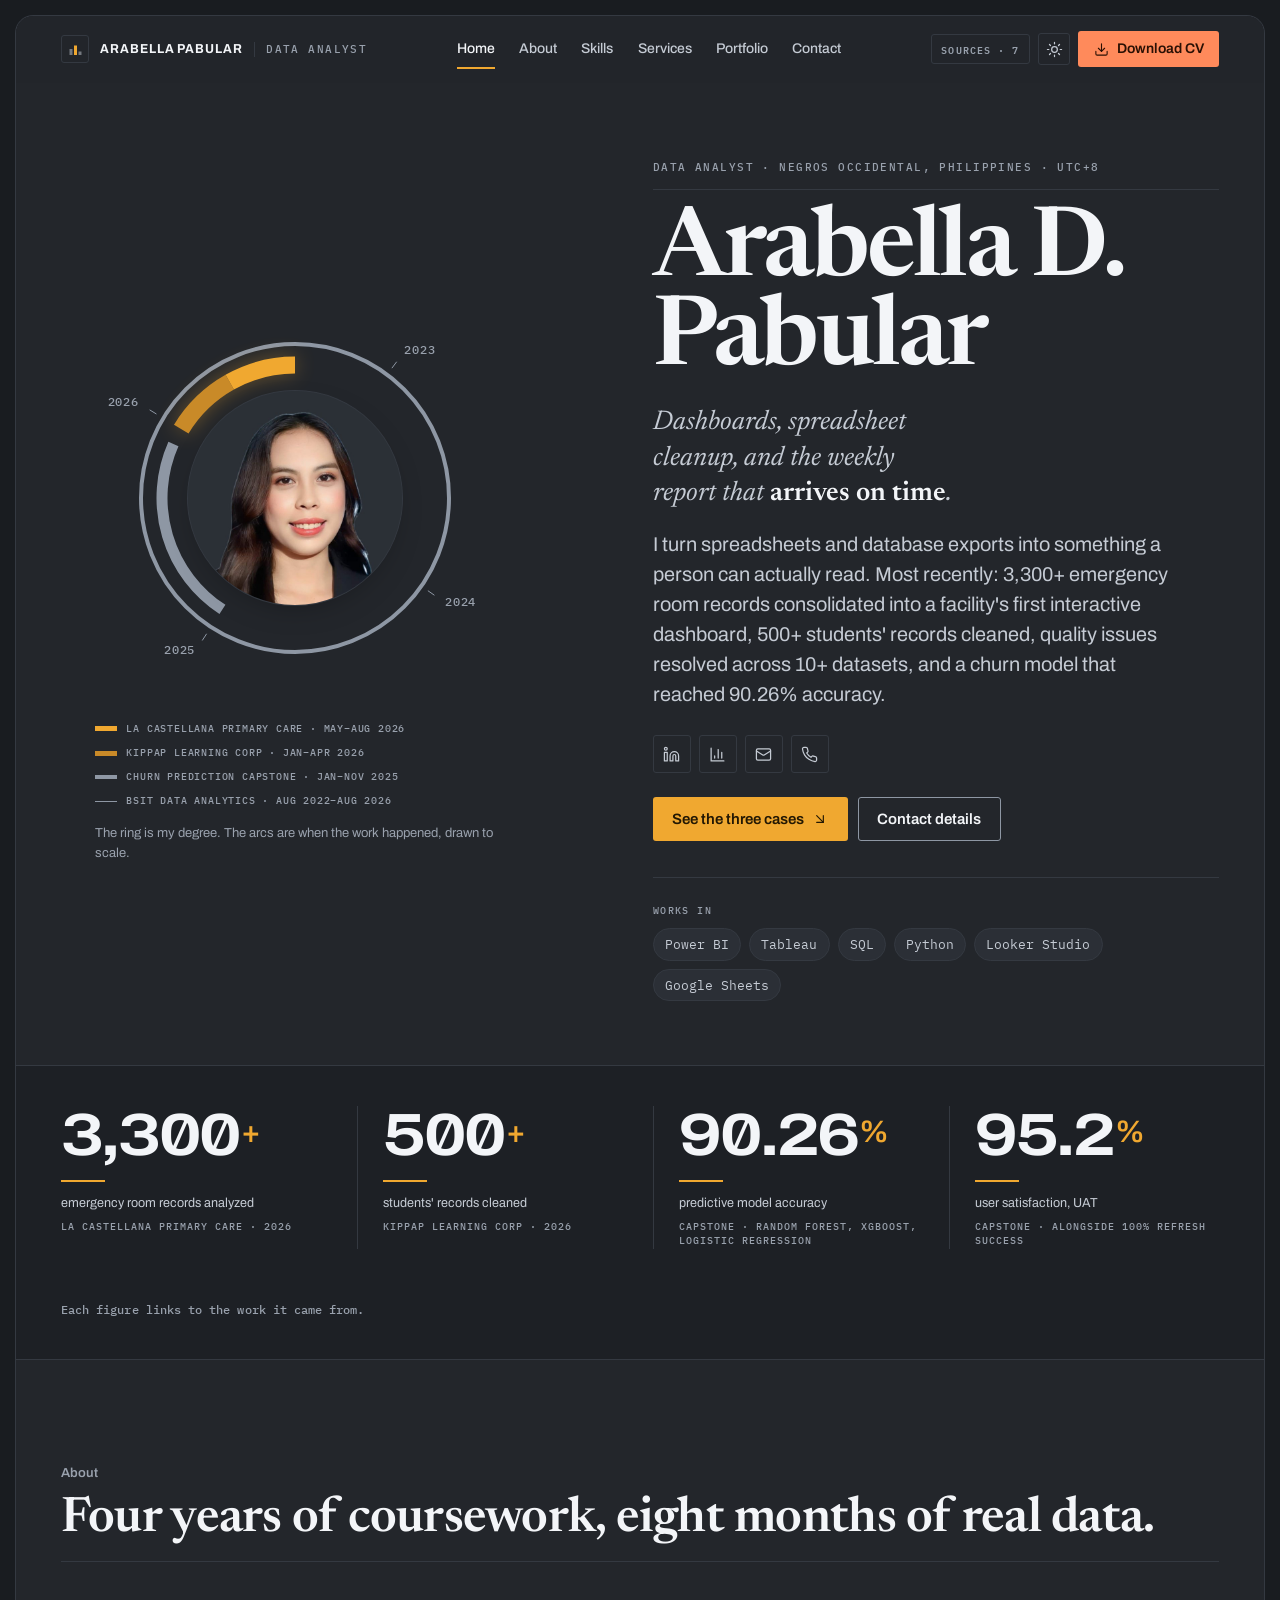
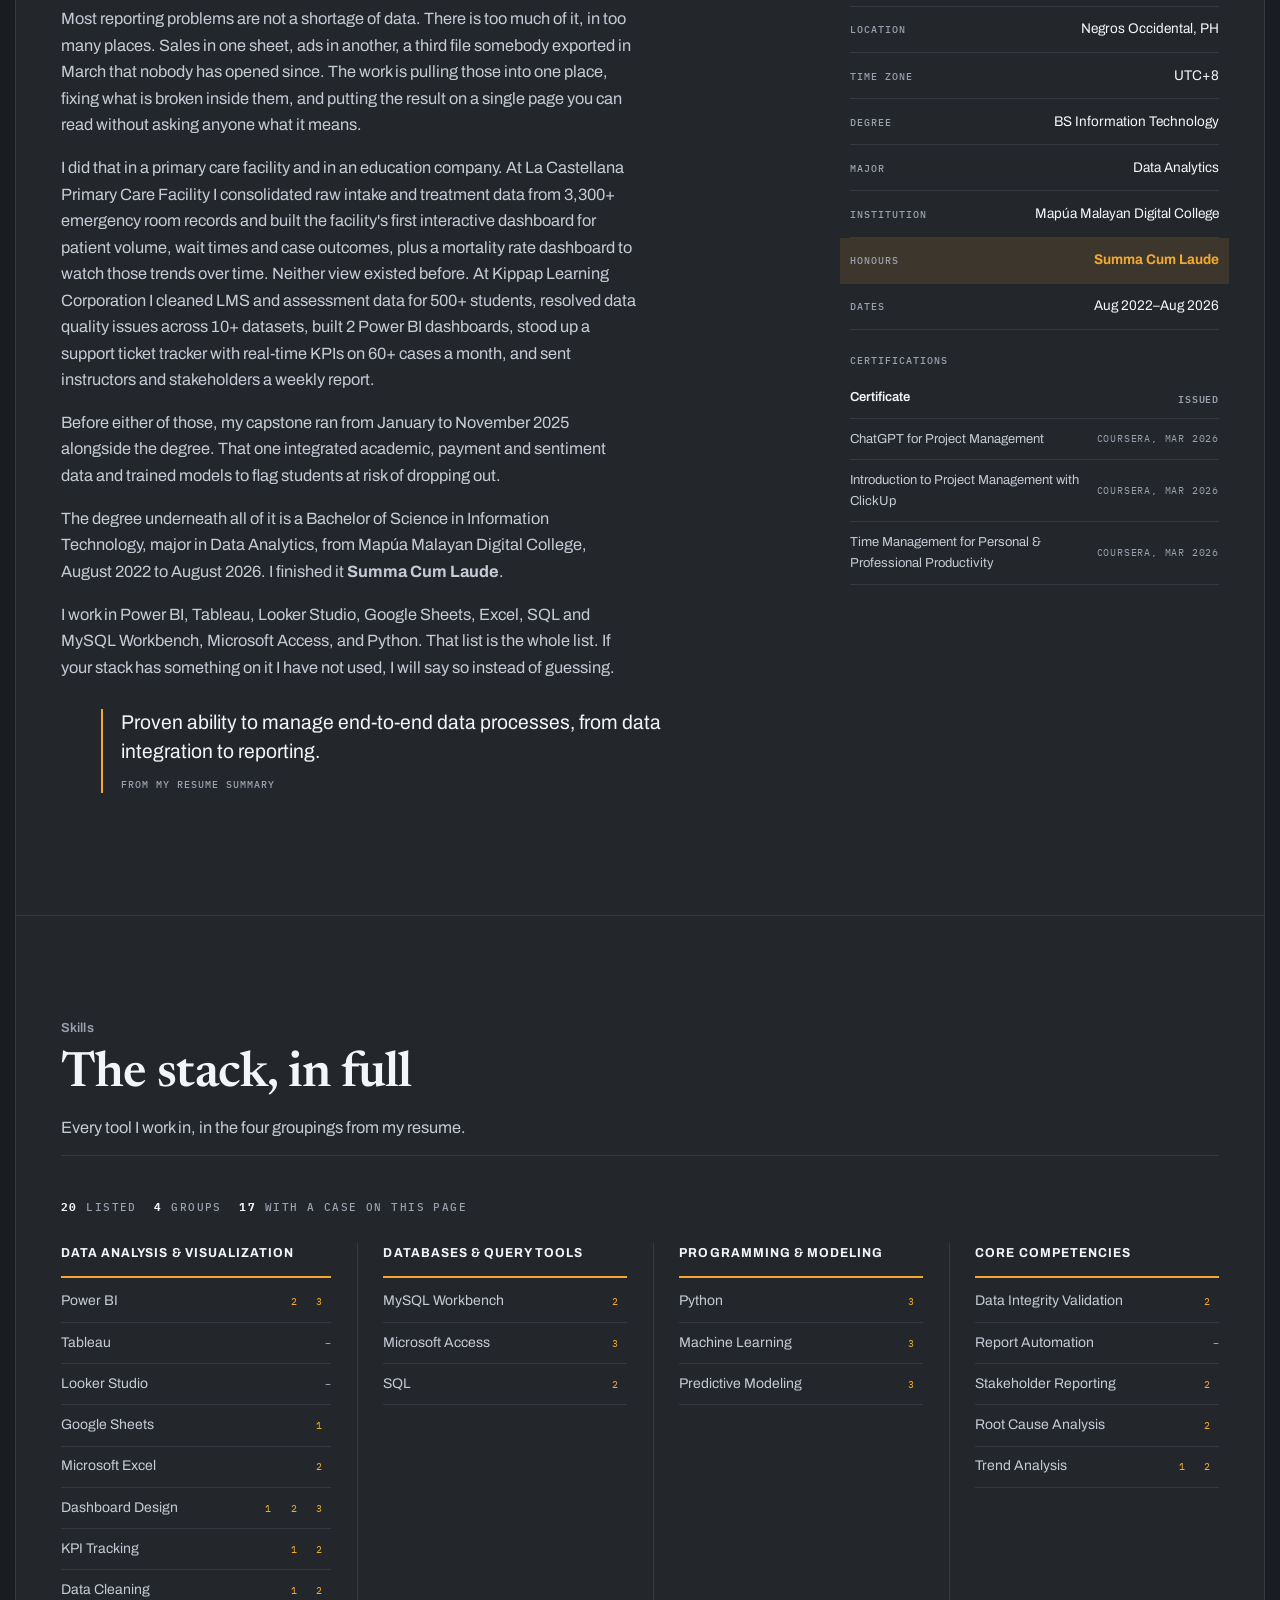
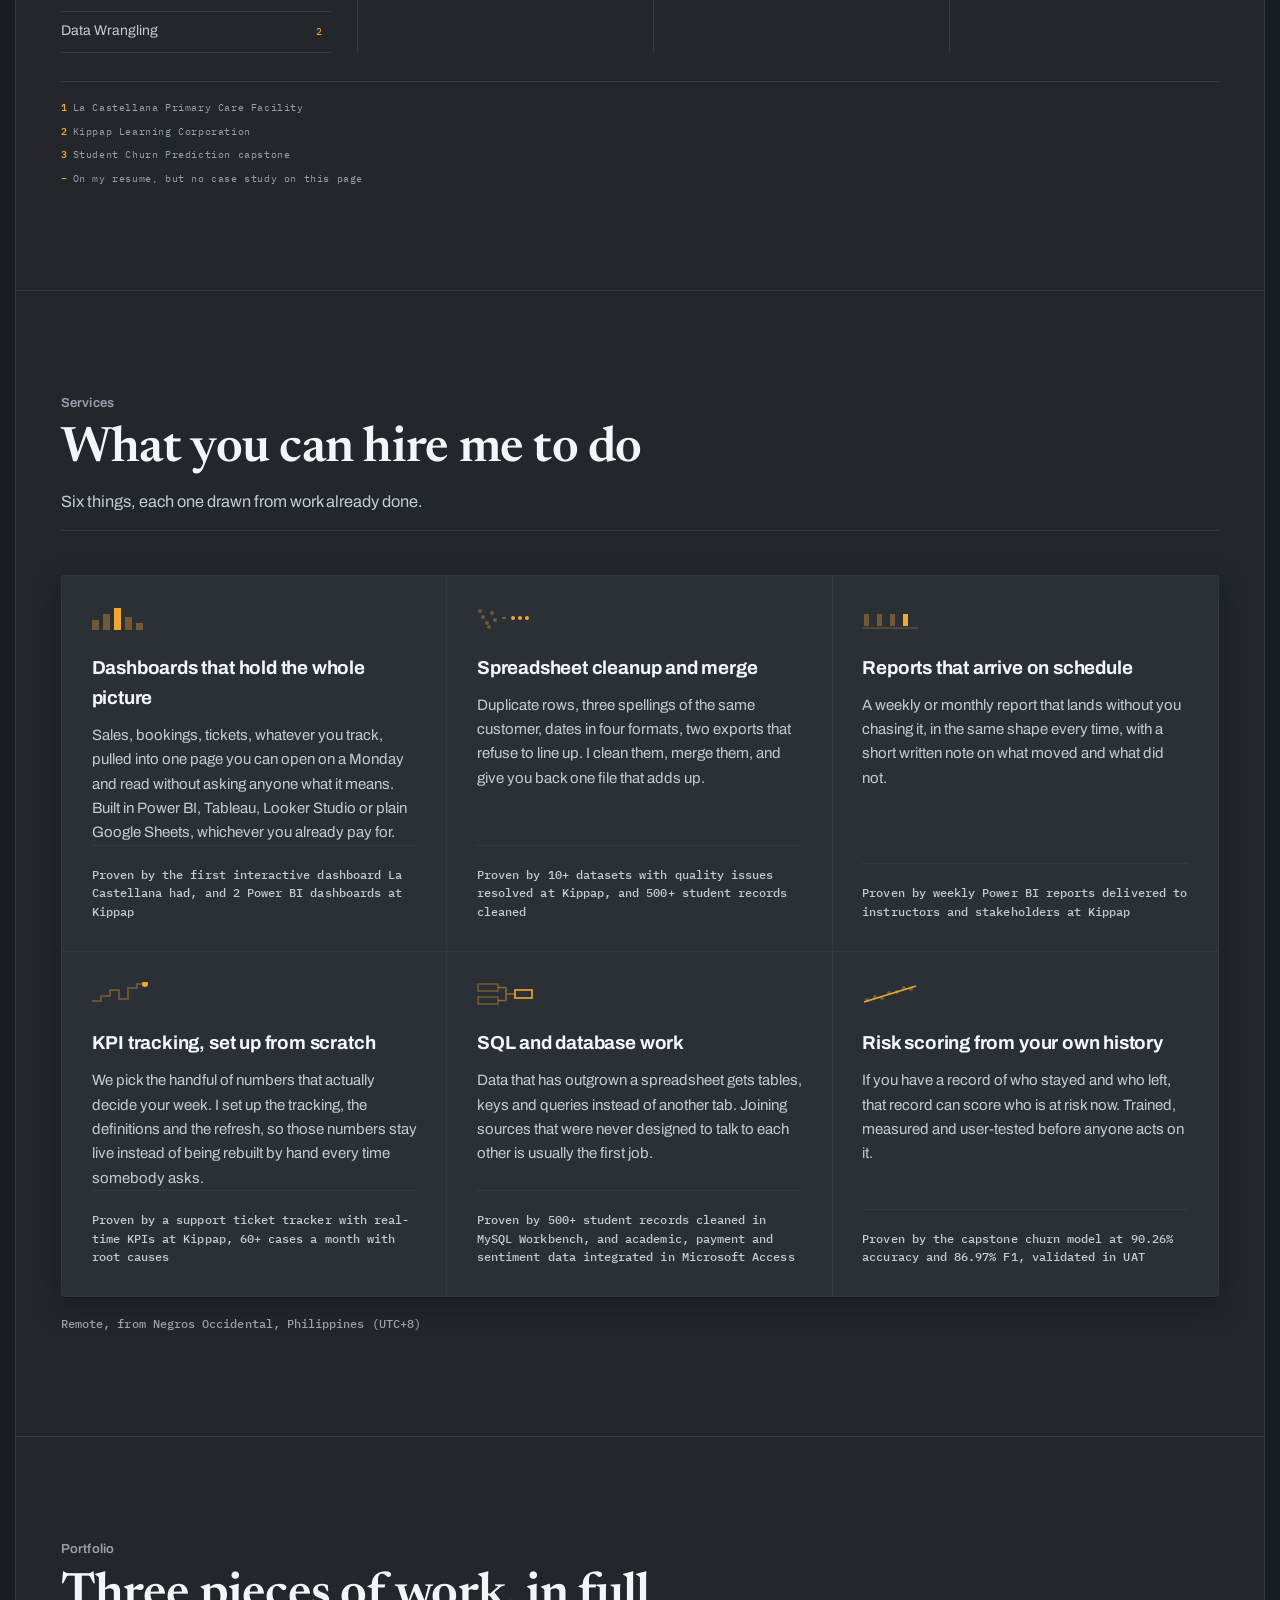
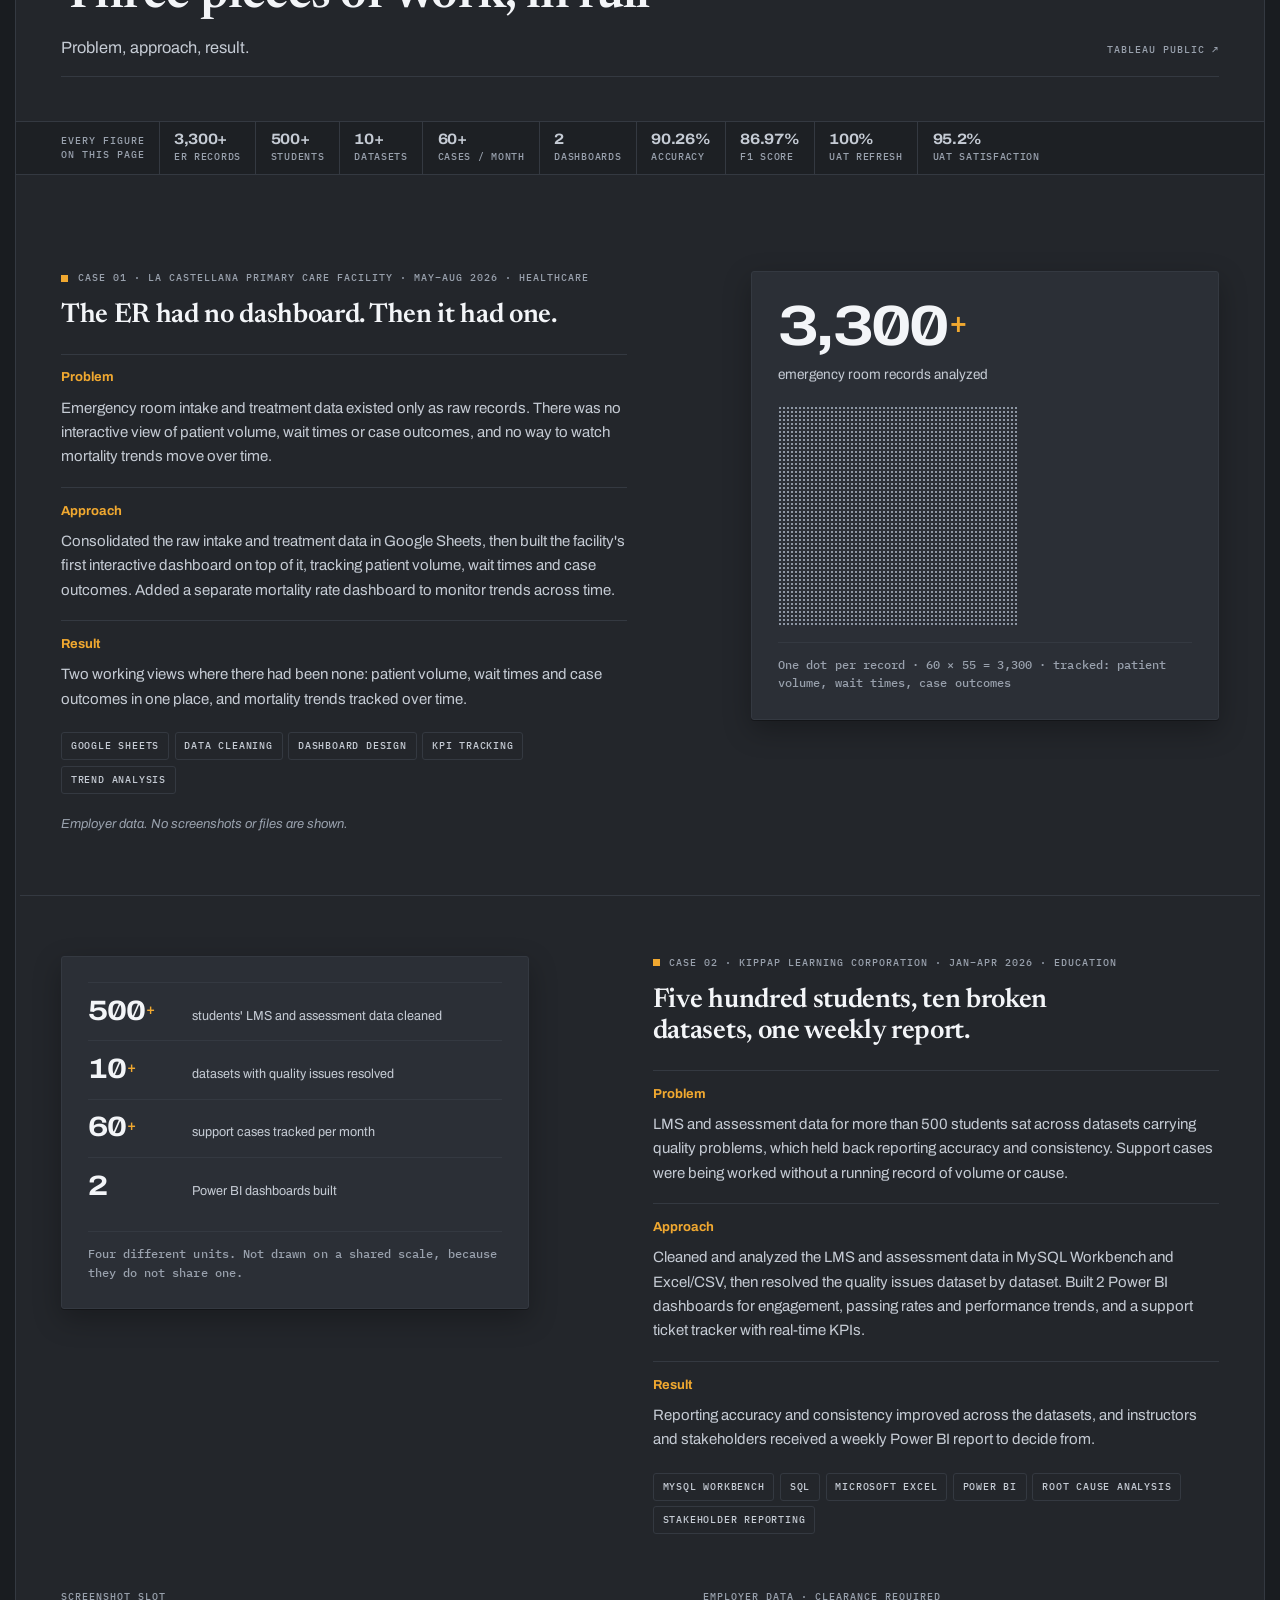
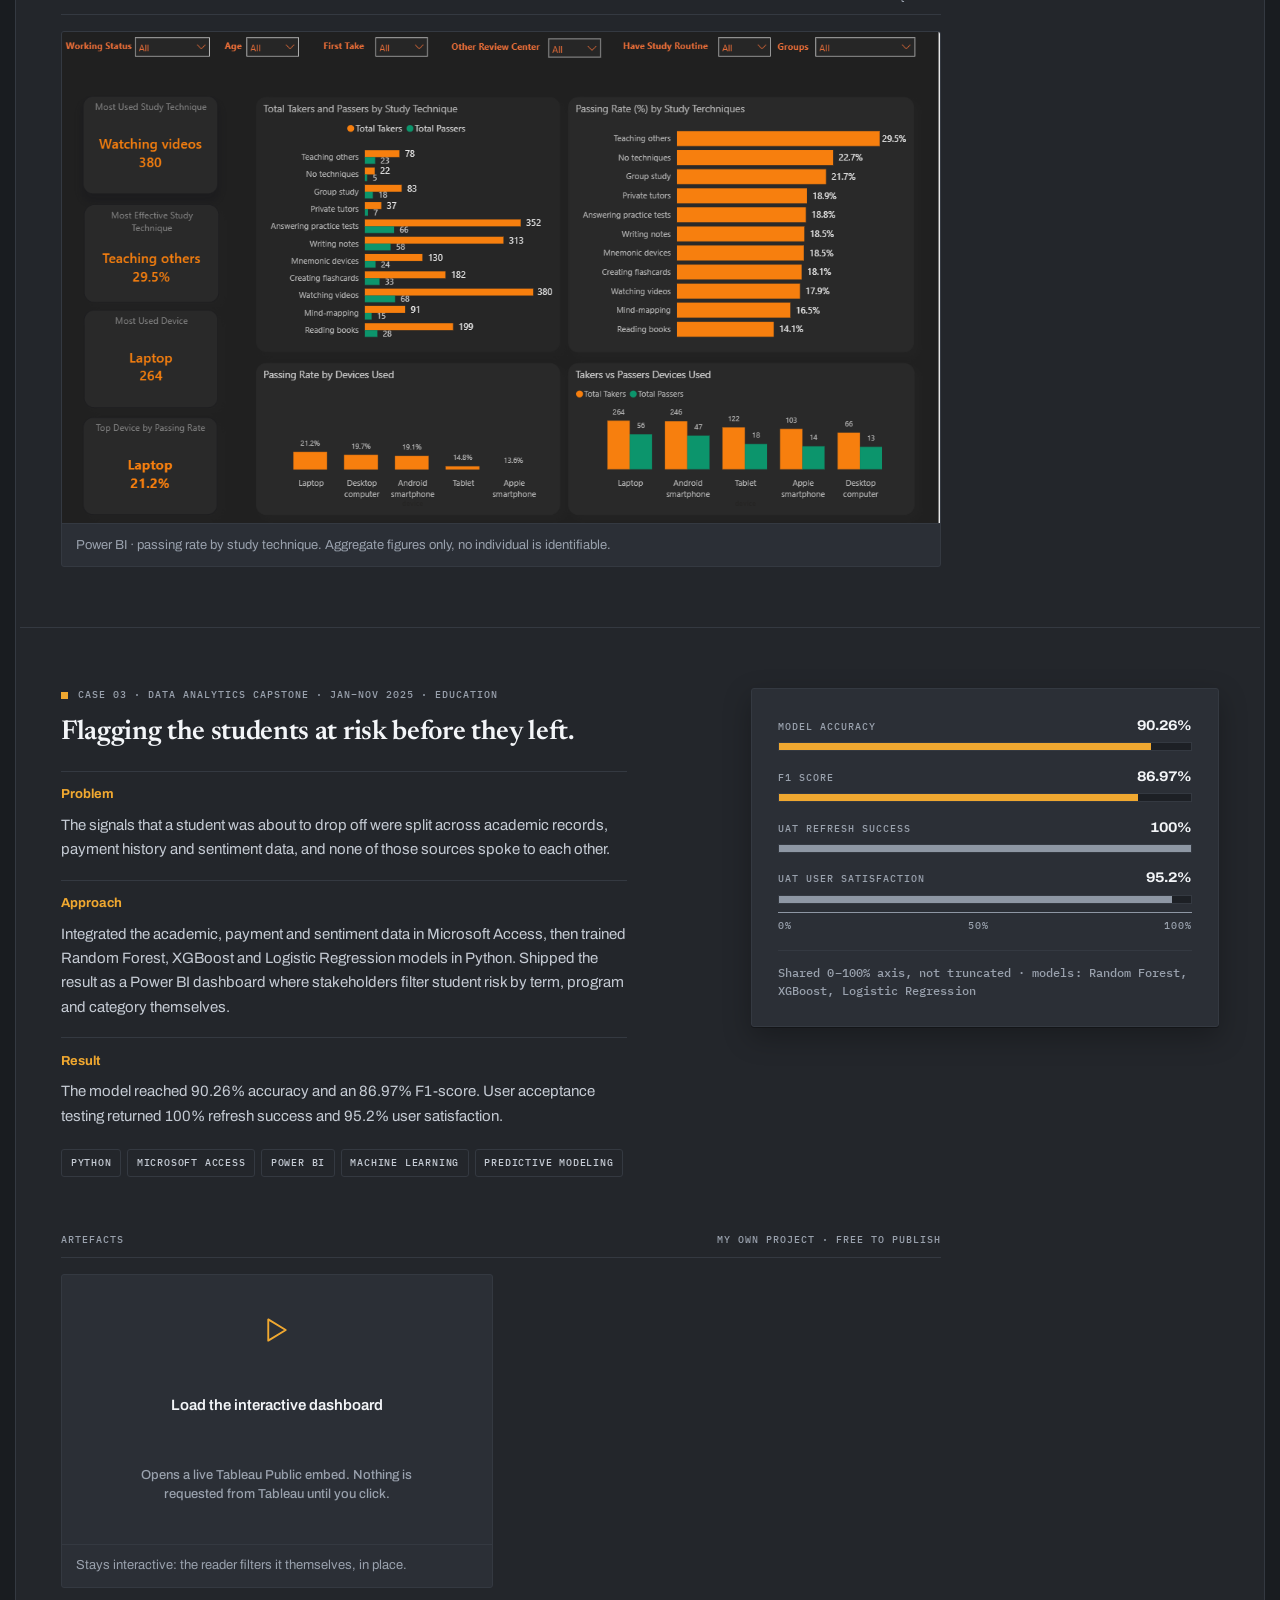
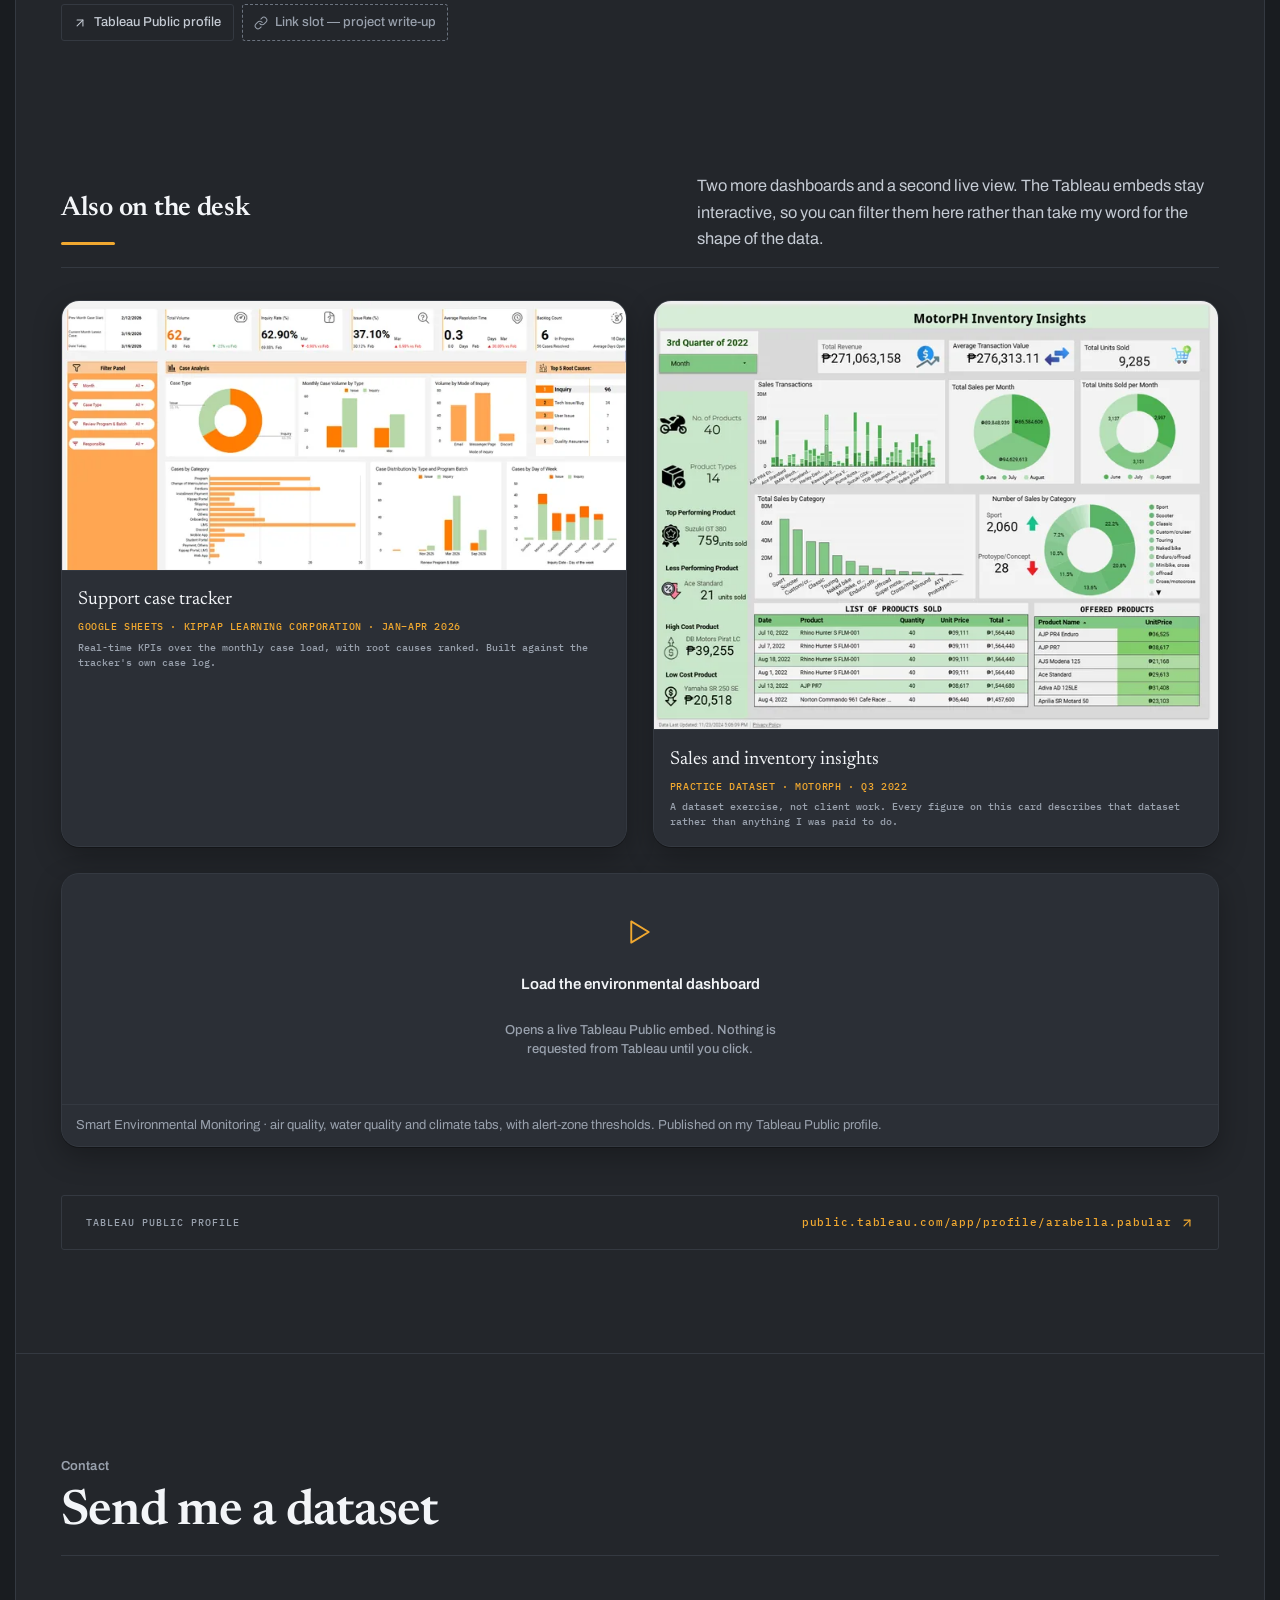
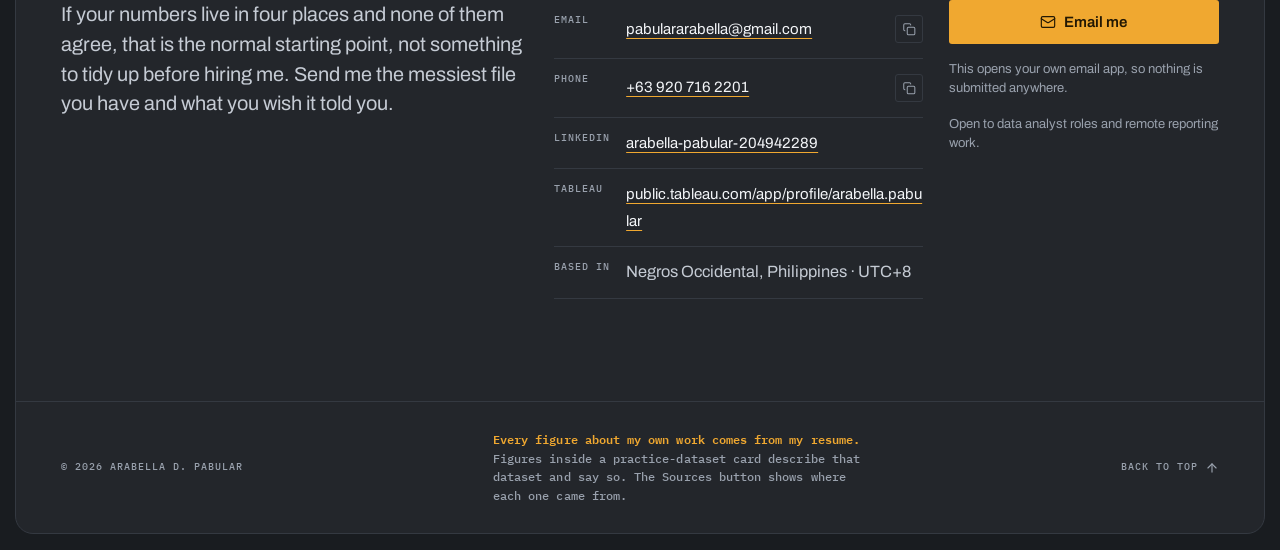
==== commit 70975479: "Rebuild: empty screenshot slots no longer render Picks up the stylesheet change from Project-Portfol" ====
--- a/index.html
+++ b/index.html
@@ -1,4 +1,4 @@
-<!doctype html><html lang="en"><head><meta charset="utf-8"><meta name="viewport" content="width=device-width,initial-scale=1"><title>Arabella D. Pabular — Data Analyst</title><meta name="description" content="Data Analyst in Negros Occidental, Philippines. Dashboards, spreadsheet cleanup and recurring KPI reporting in Power BI, Tableau, Looker Studio, SQL, Python and Google Sheets."><meta name="author" content="Arabella D. Pabular"><meta name="robots" content="index, follow, max-image-preview:large"><meta name="color-scheme" content="light dark"><meta name="theme-color" content="#23262B"><meta property="og:type" content="profile"><meta property="og:site_name" content="Arabella D. Pabular"><meta property="og:locale" content="en_PH"><meta property="profile:first_name" content="Arabella"><meta property="profile:last_name" content="Pabular"><meta property="og:title" content="Arabella D. Pabular — Data Analyst"><meta property="og:description" content="Dashboards, data cleaning and recurring KPI reporting. 3,300+ ER records analyzed, 500+ student records cleaned, a churn model at 90.26% accuracy."><link rel="canonical" href="https://aetherbella.github.io/"><meta property="og:url" content="https://aetherbella.github.io/"><meta property="og:image" content="https://aetherbella.github.io/assets/img/og.png"><meta property="og:image:width" content="1200"><meta property="og:image:height" content="630"><meta property="og:image:alt" content="Arabella D. Pabular, Data Analyst. 3,300+ emergency room records analyzed, 500+ students' records cleaned, 90.26% predictive model accuracy, 95.2% user satisfaction at UAT."><meta name="twitter:card" content="summary_large_image"><script>!function(){try{document.documentElement.classList.add("js");var t=localStorage.getItem("apab-theme");"dark"!==t&&"light"!==t||document.documentElement.setAttribute("data-theme",t),"on"===localStorage.getItem("apab-sources")&&document.documentElement.classList.add("sources-on")}catch(t){}}()</script><link rel="preconnect" href="https://fonts.googleapis.com"><link rel="preconnect" href="https://fonts.gstatic.com" crossorigin><link rel="preload" as="style" href="https://fonts.googleapis.com/css2?family=Archivo:wdth,wght@62..125,100..900&family=Newsreader:ital,opsz,wght@0,6..72,400..700;1,6..72,400..600&family=IBM+Plex+Mono:wght@400;500;600&display=swap"><link rel="stylesheet" media="print" onload='this.media="all",this.onload=null' href="https://fonts.googleapis.com/css2?family=Archivo:wdth,wght@62..125,100..900&family=Newsreader:ital,opsz,wght@0,6..72,400..700;1,6..72,400..600&family=IBM+Plex+Mono:wght@400;500;600&display=swap"><noscript><link rel="stylesheet" href="https://fonts.googleapis.com/css2?family=Archivo:wdth,wght@62..125,100..900&family=Newsreader:ital,opsz,wght@0,6..72,400..700;1,6..72,400..600&family=IBM+Plex+Mono:wght@400;500;600&display=swap"></noscript><style>@font-face{font-family:"Archivo Fallback";src:local("Arial"),local("Helvetica Neue"),local("Liberation Sans");size-adjust:97%;ascent-override:92%;descent-override:24%}@font-face{font-family:"Newsreader Fallback";src:local("Georgia"),local("Times New Roman"),local("Liberation Serif");size-adjust:104%;ascent-override:96%;descent-override:26%}:root{--ground:#191C20;--paper:#23262B;--paper-raised:#2B2F36;--paper-sunken:#1D2025;--rule:#343941;--rule-strong:#6B737F;--mark-quiet:#8E97A4;--ink:#F3F5F8;--ink-2:#C5CBD4;--ink-3:#99A1AD;--accent:#F0A830;--accent-ink:#231803;--accent-2:#C98A28;--accent-wash:rgba(240, 168, 48, 0.12);--flag:#FF8A5B;--flag-ink:#2A1004;--focus:#FFC96B;--select-bg:rgba(240, 168, 48, 0.28);--shadow-card:0 1px 0 rgba(0, 0, 0, 0.30),0 10px 28px rgba(0, 0, 0, 0.28);--halo-blur:9;--serif:"Newsreader","Newsreader Fallback",Georgia,"Times New Roman",serif;--sans:"Archivo","Archivo Fallback","Helvetica Neue",Arial,sans-serif;--mono:"IBM Plex Mono",ui-monospace,"Cascadia Mono",Menlo,Consolas,monospace;--fs-mega:clamp(2.625rem, 1.28rem + 5.98vw, 6.25rem);--fs-stat:clamp(2.125rem, 1.5rem + 2.78vw, 3.75rem);--fs-display:clamp(2.125rem, 1.57rem + 2.47vw, 3.625rem);--fs-h1:clamp(1.875rem, 1.4rem + 2.11vw, 3.125rem);--fs-h2:clamp(1.3125rem, 1.17rem + 0.65vw, 1.75rem);--fs-h3:clamp(1.0625rem, 1.02rem + 0.19vw, 1.1875rem);--fs-lede:clamp(1.0625rem, 0.99rem + 0.32vw, 1.3125rem);--fs-body:clamp(0.9375rem, 0.91rem + 0.14vw, 1.0625rem);--fs-small:0.8125rem;--fs-label:0.6875rem;--fs-micro:0.625rem;--r-sheet:18px;--r:3px;--gap:clamp(1rem, 2vw, 1.75rem);--pad-x:clamp(1.125rem, 3.2vw, 2.75rem);--nav-h:66px;color-scheme:dark}:root[data-theme=light]{--ground:#E4DED0;--paper:#F7F4EE;--paper-raised:#FFFDF9;--paper-sunken:#EDE8DE;--rule:#DCD5C7;--rule-strong:#B3A992;--mark-quiet:#8A8071;--ink:#141A22;--ink-2:#3D4855;--ink-3:#59646F;--accent:#8A5200;--accent-ink:#FFFBF4;--accent-2:#A9670B;--accent-wash:rgba(138, 82, 0, 0.10);--flag:#C63B14;--flag-ink:#FFF6F2;--focus:#6A3F00;--select-bg:rgba(138, 82, 0, 0.20);--shadow-card:0 1px 0 rgba(20, 26, 34, 0.07),0 8px 22px rgba(20, 26, 34, 0.05);--halo-blur:0;color-scheme:light}*,::after,::before{box-sizing:border-box}[hidden]{display:none!important}html{-webkit-text-size-adjust:100%;text-size-adjust:100%;scroll-behavior:smooth}body{margin:0;background:var(--ground);color:var(--ink-2);font-family:var(--sans);font-size:var(--fs-body);font-stretch:100%;line-height:1.62;-webkit-font-smoothing:antialiased;text-rendering:optimizeLegibility}::selection{background:var(--select-bg);color:var(--ink)}img,svg{max-width:100%}img{height:auto}dd,dl,figure,h1,h2,h3,h4,ol,p,table,ul{margin:0}ol,ul{padding:0;list-style:none}a{color:inherit}button{font:inherit;color:inherit;background:0 0;border:0;cursor:pointer}:where(a,button,input,select,textarea,summary,[tabindex]):focus-visible{outline:2px solid var(--focus);outline-offset:2px;border-radius:2px}.vh{position:absolute;width:1px;height:1px;padding:0;margin:-1px;overflow:hidden;clip-path:inset(50%);white-space:nowrap;border:0}.skip{position:absolute;left:12px;top:-60px;z-index:60;background:var(--accent);color:var(--accent-ink);padding:10px 16px;border-radius:var(--r);font-size:var(--fs-small);font-weight:600;transition:top 140ms ease}.skip:focus{top:12px}.mono{font-family:var(--mono);font-size:var(--fs-label);font-weight:500;letter-spacing:.13em;text-transform:uppercase;line-height:1.35}.micro{font-family:var(--mono);font-size:var(--fs-micro);font-weight:500;letter-spacing:.1em;text-transform:uppercase;color:var(--ink-3);line-height:1.45}.num{font-variant-numeric:tabular-nums lining-nums;font-feature-settings:"tnum" 1,"lnum" 1,"zero" 1;font-stretch:118%;font-weight:700;letter-spacing:-.03em;color:var(--ink)}.num .u{font-size:.52em;font-weight:600;font-stretch:100%;color:var(--accent);vertical-align:.42em;letter-spacing:0;margin-left:.06em}.lede{font-size:var(--fs-lede);line-height:1.5;color:var(--ink-2);max-width:48ch}.prose{max-width:64ch}.prose p+p{margin-top:1em}.prose .cite{margin-top:0}.sources-on .prose .cite{margin-top:1em}.sheet{margin:clamp(.5rem,1.2vw,1rem);border:1px solid var(--rule);border-radius:var(--r-sheet);background:var(--paper);overflow:clip;isolation:isolate}.shell{display:grid;grid-template-columns:repeat(12,minmax(0,1fr));column-gap:var(--gap);max-width:1240px;margin-inline:auto;padding-inline:var(--pad-x)}:where(.shell)>*{grid-column:1/-1}.section{padding-block:clamp(3.5rem,8vw,6.5rem)}.section+.section{border-top:1px solid var(--rule)}:where(section,footer,article)[id]{scroll-margin-top:calc(var(--nav-h) + 16px)}.s-head{display:grid;grid-template-columns:minmax(0,1fr) auto;align-items:end;gap:.75rem var(--gap);margin-bottom:clamp(1.75rem,3.5vw,2.75rem);padding-bottom:.9rem;border-bottom:1px solid var(--rule)}.s-index{display:block;margin-bottom:.55rem;color:var(--ink-3);font-family:var(--sans);font-size:var(--fs-small);font-weight:600;letter-spacing:.01em}.s-title{font-family:var(--serif);font-size:var(--fs-h1);font-weight:600;font-optical-sizing:auto;font-variation-settings:"opsz" 36;line-height:1.1;letter-spacing:-.015em;color:var(--ink);text-wrap:balance}.s-aside{color:var(--ink-3);text-align:right;text-decoration:none}.s-aside:hover{color:var(--ink)}.s-stand{margin-top:.75rem;color:var(--ink-2);font-size:var(--fs-body);max-width:56ch}.nav{position:sticky;top:0;z-index:30;background:color-mix(in oklab,var(--paper) 88%,transparent);backdrop-filter:blur(12px) saturate(1.15);-webkit-backdrop-filter:blur(12px) saturate(1.15);will-change:backdrop-filter;border-bottom:1px solid transparent;transition:border-color 180ms ease,background-color 180ms ease}.nav[data-stuck=true]{border-bottom-color:var(--rule)}.nav-inner{display:flex;align-items:center;justify-content:space-between;gap:var(--gap);min-height:var(--nav-h)}.brand{display:flex;align-items:center;gap:.7rem;text-decoration:none}.brand:hover .brand-name{color:var(--accent)}.brand-mark{width:28px;height:28px;flex:none;border:1px solid var(--rule);border-radius:var(--r);display:grid;place-items:center}.brand-name{font-weight:700;font-stretch:92%;font-size:.8125rem;letter-spacing:.07em;text-transform:uppercase;color:var(--ink);white-space:nowrap}.brand-role{color:var(--ink-3);border-left:1px solid var(--rule);padding-left:.7rem}.nav-links{display:flex;align-items:center;gap:clamp(.9rem,1.9vw,1.75rem);position:relative}.nav-links a{text-decoration:none;color:var(--ink-2);font-family:var(--sans);font-size:.875rem;font-weight:500;letter-spacing:0;text-transform:none;padding-block:0.4rem;transition:color 160ms ease}.nav-links a:hover,.nav-links a[aria-current=true]{color:var(--ink)}.nav-ind{position:absolute;bottom:-2px;left:0;height:2px;width:0;background:var(--accent);transform:translateX(0);transition:transform 260ms cubic-bezier(.65,0,.35,1),width 260ms cubic-bezier(.65,0,.35,1),opacity .2s;opacity:0;pointer-events:none}.nav-ind[data-on=true]{opacity:1}.nav-tools{display:flex;align-items:center;gap:.5rem}.pill{display:inline-flex;align-items:center;gap:.4rem;height:30px;padding:0 .6rem;border:1px solid var(--rule);border-radius:var(--r);color:var(--ink-3);font-family:var(--mono);font-size:var(--fs-micro);font-weight:600;letter-spacing:.12em;text-transform:uppercase;transition:border-color 160ms ease,color 160ms ease}.pill:hover{border-color:var(--accent);color:var(--ink)}.pill[aria-pressed=true]{background:var(--accent);border-color:var(--accent);color:var(--accent-ink)}.pill[aria-pressed=true]:hover{box-shadow:0 0 0 3px var(--accent-wash)}.pill .n{font-variant-numeric:tabular-nums}.icon-btn{width:32px;height:32px;display:grid;place-items:center;border:1px solid var(--rule);border-radius:var(--r);color:var(--ink-2);transition:border-color 160ms ease,color 160ms ease}.icon-btn:hover{border-color:var(--accent);color:var(--ink)}.btn{display:inline-flex;align-items:center;justify-content:center;gap:.5rem;height:44px;padding:0 1.15rem;border-radius:var(--r);border:1px solid transparent;font-weight:600;font-size:.9375rem;font-stretch:100%;text-decoration:none;white-space:nowrap;transition:transform 160ms ease,border-color 160ms ease,box-shadow 160ms ease}.btn:hover{transform:translateY(-1px)}.btn-primary{background:var(--accent);color:var(--accent-ink)}.btn-primary:hover{box-shadow:0 0 0 3px var(--accent-wash)}.btn-flag{background:var(--flag);color:var(--flag-ink);height:36px;padding:0 .9rem;font-size:.875rem}.btn-flag:hover{box-shadow:0 0 0 3px color-mix(in srgb,var(--flag) 22%,transparent)}.btn-ghost{border-color:var(--mark-quiet);color:var(--ink)}.btn-ghost:hover{border-color:var(--accent)}.nav-toggle{display:none}.hero{padding-block:clamp(2.5rem,6vw,5rem) clamp(2.5rem,5vw,4rem);align-items:center;row-gap:clamp(2.25rem,5vw,3rem)}.hero-figure{grid-column:1/6;justify-self:center;width:100%;max-width:400px}.hero-text{grid-column:7/13}.eyebrow{color:var(--ink-3)}.hero-rule{height:1px;background:var(--rule);margin-top:.9rem}.hero-name{margin-top:1.1rem;font-family:var(--serif);font-size:var(--fs-mega);font-weight:600;font-optical-sizing:auto;font-variation-settings:"opsz" 60;line-height:.92;letter-spacing:-.028em;color:var(--ink)}.hero-name .fam{display:block}.hero-deck{margin-top:1.15rem;font-family:var(--serif);font-size:var(--fs-h2);font-weight:400;font-style:italic;font-optical-sizing:auto;line-height:1.32;color:var(--ink-2);max-width:26ch;text-wrap:balance}.hero-deck em{font-style:normal;font-weight:600;color:var(--ink)}.hero-para{margin-top:1.15rem}.hero-links{display:flex;gap:.5rem;margin-top:1.6rem}.hero-links a{width:38px;height:38px;display:grid;place-items:center;border:1px solid var(--rule);border-radius:var(--r);color:var(--ink-2);transition:border-color 160ms ease,color 160ms ease,transform 160ms ease}.hero-links a:hover{border-color:var(--accent);color:var(--ink);transform:translateY(-1px)}.hero-cta{display:flex;flex-wrap:wrap;gap:.65rem;margin-top:1.5rem}.dial{display:block;width:100%;height:auto;overflow:visible}.d-track{stroke:var(--mark-quiet)}.d-ticks line{stroke:var(--mark-quiet);stroke-width:1}.d-ticklabels text{fill:var(--ink-3);font-family:var(--mono);font-size:12px;font-weight:500;letter-spacing:.06em;dominant-baseline:middle}.d-arcs circle,.d-halo circle{fill:none;stroke-linecap:butt}.arc-capstone{stroke:var(--mark-quiet)}.arc-lacast{stroke:var(--accent)}.arc-kippap{stroke:var(--accent-2)}.d-halo{opacity:calc(var(--halo-blur) * .038);transition:opacity .5s ease .7s}.js .dial:not([data-drawn=true]) .d-halo{opacity:0}.d-halo circle{stroke:var(--accent)}.d-plate{fill:var(--paper-raised);stroke:var(--rule);stroke-width:1}.dial-key{margin-top:1.4rem;display:grid;gap:.5rem}.dial-key li{display:grid;grid-template-columns:22px 1fr;align-items:center;gap:.6rem;font-family:var(--mono);font-size:var(--fs-micro);font-weight:500;letter-spacing:.08em;text-transform:uppercase;color:var(--ink-3)}.dial-key .k{height:0;border-top-style:solid}.k-lacast{border-top-width:5px;border-top-color:var(--accent)}.k-kippap{border-top-width:5px;border-top-color:var(--accent-2)}.k-capstone{border-top-width:4px;border-top-color:var(--mark-quiet)}.k-degree{border-top-width:1px;border-top-color:var(--mark-quiet)}.dial-note{margin-top:.9rem;color:var(--ink-3);font-size:var(--fs-small);line-height:1.5}.stats{background:var(--paper-sunken);border-block:1px solid var(--rule)}.stats-inner{padding-block:clamp(1.75rem,3.4vw,2.5rem);row-gap:1.75rem}.stat{grid-column:span 3;display:block;text-decoration:none}.stat+.stat{border-left:1px solid var(--rule);padding-left:var(--gap)}.stat .num{display:block;font-size:var(--fs-stat);line-height:1}.stat .bar{display:block;height:2px;width:44px;background:var(--accent);margin-top:.85rem;transform:scaleX(1);transform-origin:left;transition:transform .7s cubic-bezier(.22,.61,.36,1)}.js .stats[data-in=true] .stat .bar{animation-name:grow-x;animation-duration:.7s;animation-timing-function:cubic-bezier(.22,.61,.36,1);animation-fill-mode:both}@keyframes grow-x{from{transform:scaleX(0)}to{transform:scaleX(1)}}.stat:nth-child(2) .bar{animation-delay:80ms}.stat:nth-child(3) .bar{animation-delay:160ms}.stat:nth-child(4) .bar{animation-delay:240ms}.stat .lab{display:block;margin-top:.75rem;color:var(--ink-2);font-size:.8125rem;font-stretch:96%;line-height:1.4}.stat .src{display:block;margin-top:.5rem}.stat:hover .num{color:var(--accent)}.stats-foot{margin-top:1.5rem;color:var(--ink-3)}.about-body{row-gap:clamp(2rem,4vw,2.75rem)}.about-prose{grid-column:1/8}.about-side{grid-column:9/13}.ledger{border-top:1px solid var(--rule)}.ledger div{display:grid;grid-template-columns:minmax(0,1fr) auto;gap:1rem;align-items:baseline;padding-block:0.7rem;border-bottom:1px solid var(--rule)}.ledger dt{color:var(--ink-3);font-family:var(--mono);font-size:var(--fs-micro);font-weight:500;letter-spacing:.1em;text-transform:uppercase}.ledger dd{margin:0;color:var(--ink);font-size:.875rem;text-align:right;font-stretch:96%}.ledger .hi{background:var(--accent-wash);margin-inline:-0.6rem;padding-inline:0.6rem}.ledger .hi dd{color:var(--accent);font-weight:700}.pullquote{margin-top:1.75rem;padding-left:1.1rem;border-left:2px solid var(--accent);font-size:var(--fs-lede);line-height:1.45;color:var(--ink);font-stretch:96%}.pullquote cite{display:block;margin-top:.7rem;font-style:normal}.certs{width:100%;border-collapse:collapse;margin-top:1.5rem}.certs caption{text-align:left;color:var(--ink-3);padding-bottom:.6rem}.certs td,.certs th{text-align:left;padding:.6rem .75rem .6rem 0;border-bottom:1px solid var(--rule);font-size:.8125rem;font-weight:400;color:var(--ink-2)}.certs th{color:var(--ink);font-weight:600}.certs td:last-child,.certs th:last-child{text-align:right;padding-right:0;font-family:var(--mono);font-size:var(--fs-micro);letter-spacing:.08em;text-transform:uppercase;color:var(--ink-3);white-space:nowrap}.counts{display:flex;flex-wrap:wrap;gap:.35rem 1.1rem;margin-bottom:1.75rem;color:var(--ink-3)}.counts b{color:var(--ink);font-variant-numeric:tabular-nums;font-stretch:110%}.matrix{row-gap:2rem}.skillgroup{grid-column:span 3}.skillgroup+.skillgroup{border-left:1px solid var(--rule);padding-left:var(--gap)}.skillgroup h3{font-family:var(--sans);font-size:.8125rem;font-weight:700;font-stretch:92%;letter-spacing:.08em;text-transform:uppercase;color:var(--ink);padding-bottom:.7rem;margin-bottom:.25rem;border-bottom:2px solid var(--accent)}.skillgroup li{display:grid;grid-template-columns:minmax(0,1fr) auto;align-items:baseline;gap:.5rem;padding-block:0.55rem;border-bottom:1px solid var(--rule);font-size:.875rem;color:var(--ink-2)}.skillgroup .fn{display:inline-flex;justify-content:flex-end;align-items:center;gap:.15em;min-width:3ch;font-family:var(--mono);font-size:var(--fs-micro);color:var(--ink-3)}.skillgroup .fn a{display:inline-grid;place-items:center;min-width:24px;min-height:24px;margin-block:-5px;color:var(--accent);text-decoration:none}.skillgroup .fn a:hover{text-decoration:underline;text-underline-offset:3px}.skillgroup .none{color:var(--ink-3)}.footnotes{margin-top:1.75rem;padding-top:1rem;border-top:1px solid var(--rule);display:grid;gap:.35rem}.footnotes li{color:var(--ink-3);font-family:var(--mono);font-size:var(--fs-micro);letter-spacing:.06em}.footnotes .m{color:var(--accent);font-weight:600;margin-right:.5em}.svc-block{border:1px solid var(--rule);border-radius:var(--r);background:var(--paper-raised);box-shadow:var(--shadow-card);display:grid;grid-template-columns:repeat(3,minmax(0,1fr));overflow:clip}.svc{padding:clamp(1.35rem,2.4vw,1.85rem);border-right:1px solid var(--rule);border-bottom:1px solid var(--rule);display:flex;flex-direction:column;position:relative}.svc::before{content:"";position:absolute;inset:-1px auto auto -1px;height:2px;right:-1px;background:var(--accent);transform:scaleX(0);transform-origin:left;transition:transform 240ms cubic-bezier(.22,.61,.36,1)}.svc:hover::before{transform:scaleX(1)}.svc:nth-child(3n){border-right:0}.svc:nth-last-child(-n+3){border-bottom:0}.svc-mark{color:var(--accent);margin-bottom:.9rem}.svc h3{font-size:var(--fs-h3);font-weight:700;font-stretch:100%;color:var(--ink);letter-spacing:-.01em}.svc p{margin-top:.6rem;font-size:.9375rem;color:var(--ink-2)}.svc .proof{margin-top:auto;padding-top:1.25rem;border-top:1px solid var(--rule)}.svc-foot{margin-top:1.1rem;color:var(--ink-3)}.case{padding-block:clamp(2.5rem,5vw,3.75rem);row-gap:2rem}.case+.case{border-top:1px solid var(--rule)}#portfolio .case{scroll-margin-top:calc(var(--nav-h) + 68px)}.case-text{grid-column:1/7}.case-fig{grid-column:8/13;align-self:start}.case.mirror .case-text{grid-column:7/13}.case.mirror .case-fig{grid-column:1/6;grid-row:1}.dateline{display:flex;align-items:center;gap:.6rem;color:var(--ink-3)}.dateline::before{content:"";width:7px;height:7px;background:var(--accent);flex:none}.case h3{margin-top:.9rem;font-family:var(--serif);font-size:var(--fs-h2);font-weight:600;font-optical-sizing:auto;font-variation-settings:"opsz" 32;line-height:1.18;letter-spacing:-.012em;color:var(--ink);text-wrap:balance}.par{margin-top:1.35rem;display:grid;gap:1.15rem}.par>div{padding-top:.8rem;border-top:1px solid var(--rule)}.par h4{color:var(--accent);font-family:var(--sans);font-size:var(--fs-small);font-weight:700;letter-spacing:.005em}.par p{margin-top:.45rem;font-size:.9375rem;color:var(--ink-2)}.chips{display:flex;flex-wrap:wrap;gap:.35rem;margin-top:1.35rem}.chip{border:1px solid var(--rule);border-radius:var(--r);padding:.3rem .55rem;font-family:var(--mono);font-size:var(--fs-micro);font-weight:500;letter-spacing:.08em;text-transform:uppercase;color:var(--ink-2)}.discretion{margin-top:1.25rem;color:var(--ink-3);font-size:var(--fs-small);font-style:italic}.fig{overflow-x:auto;border:1px solid var(--rule);border-radius:var(--r);background:var(--paper-raised);box-shadow:var(--shadow-card);padding:clamp(1.1rem,2.2vw,1.6rem)}.fig-cap{margin-top:1rem;padding-top:.8rem;border-top:1px solid var(--rule)}.fig-metric{margin-bottom:1.2rem}.fig-metric .num{font-size:var(--fs-display);line-height:1;display:block}.fig-metric .unit{display:block;margin-top:.6rem;font-size:.875rem;color:var(--ink-2);font-stretch:96%}.unit-chart{width:240px;min-width:240px;height:220px;background-image:radial-gradient(circle at 2px 2px,var(--mark-quiet) 1.15px,rgba(0,0,0,0) 1.25px);background-size:4px 4px;background-position:0 0}.datasheet{border-top:1px solid var(--rule)}.datasheet div{display:grid;grid-template-columns:auto minmax(0,1fr);align-items:baseline;gap:.9rem;padding-block:0.85rem;border-bottom:1px solid var(--rule)}.datasheet div:last-child{border-bottom:0}.datasheet .num{font-size:1.75rem;line-height:1;min-width:4.5ch}.datasheet .unit{color:var(--ink-2);font-size:.8125rem;font-stretch:96%}.scorecard{display:grid;gap:.9rem}.score{display:grid;grid-template-columns:minmax(0,1fr) auto;gap:.3rem .75rem;align-items:baseline}.score .k{font-family:var(--mono);font-size:var(--fs-micro);font-weight:500;letter-spacing:.1em;text-transform:uppercase;color:var(--ink-3)}.score .v{font-variant-numeric:tabular-nums;font-stretch:112%;font-weight:700;font-size:.875rem;color:var(--ink)}.score .track{grid-column:1/-1;height:9px;background:var(--paper-sunken);border:1px solid var(--rule);position:relative}.score .val{position:absolute;inset:0 auto 0 0;background:var(--mark-quiet);transform:scaleX(1);transform-origin:left;transition:transform .8s cubic-bezier(.22,.61,.36,1)}.score.model .val{background:var(--accent)}.js .fig[data-in=true] .score .val{animation-name:grow-x;animation-duration:.8s;animation-timing-function:cubic-bezier(.22,.61,.36,1);animation-fill-mode:both}.score:nth-child(2) .val{animation-delay:90ms}.score:nth-child(3) .val{animation-delay:180ms}.score:nth-child(4) .val{animation-delay:270ms}.axis{display:flex;justify-content:space-between;margin-top:.5rem;padding-top:.4rem;border-top:1px solid var(--mark-quiet)}.tableau-strip{margin-top:clamp(2rem,4vw,3rem);border:1px solid var(--rule);border-radius:var(--r);padding:1.1rem clamp(1rem,2vw,1.5rem);display:flex;flex-wrap:wrap;align-items:center;justify-content:space-between;gap:.75rem 1.5rem;text-decoration:none;transition:border-color 160ms ease}.tableau-strip:hover{border-color:var(--accent)}.tableau-strip .go{color:var(--accent);font-family:var(--mono);font-size:var(--fs-label);font-weight:500;letter-spacing:.08em;display:inline-flex;align-items:center;gap:.5rem;word-break:break-all}.tableau-strip:hover .go svg{transform:translate(2px,-2px)}.tableau-strip .go svg{transition:transform 160ms ease}.contact-body{row-gap:2.25rem}.contact-lead{grid-column:1/6}.contact-table-wrap{grid-column:6/10}.contact-side{grid-column:10/13}.ctable{width:100%;border-collapse:collapse}.ctable th{text-align:left;vertical-align:baseline;white-space:nowrap;padding:.75rem 1rem .75rem 0;border-bottom:1px solid var(--rule);font-family:var(--mono);font-size:var(--fs-micro);font-weight:500;letter-spacing:.1em;text-transform:uppercase;color:var(--ink-3)}.ctable td{padding:.75rem 0;border-bottom:1px solid var(--rule)}.ctable a{color:var(--ink);text-decoration:underline;text-decoration-color:var(--accent);text-decoration-thickness:1px;text-underline-offset:4px;font-size:.9375rem;word-break:break-word;transition:text-decoration-thickness 160ms ease}.ctable a:hover{text-decoration-thickness:2px}.ctable .row{display:flex;align-items:center;gap:.6rem;justify-content:space-between}.copy{flex:none;width:28px;height:28px;display:grid;place-items:center;border:1px solid var(--rule);border-radius:var(--r);color:var(--ink-3);transition:border-color 160ms ease,color 160ms ease}.copy:hover{border-color:var(--accent);color:var(--ink)}.copy[data-done=true]{border-color:var(--accent);color:var(--accent)}.copy[data-failed=true]{border-color:var(--flag);color:var(--flag)}.contact-side .btn{width:100%}.contact-note{margin-top:1rem;color:var(--ink-3);font-size:var(--fs-small);line-height:1.5}.foot{border-top:1px solid var(--rule)}.foot-inner{padding-block:1.75rem;display:flex;flex-wrap:wrap;gap:.75rem 1.5rem;align-items:center;justify-content:space-between}.foot .ethic{max-width:54ch}.foot .ethic b{color:var(--accent);font-weight:600}.to-top{display:inline-flex;align-items:center;gap:.45rem;color:var(--ink-3);text-decoration:none}.to-top:hover{color:var(--ink)}.to-top svg{transition:transform 160ms ease}.to-top:hover svg{transform:translateY(-2px)}.fig-cap,.foot .ethic,.stats-foot,.svc .proof,.svc-foot{text-transform:none;letter-spacing:.005em;font-size:.75rem;line-height:1.55}.cite{display:grid;grid-template-rows:0fr;opacity:0;visibility:hidden;transition:grid-template-rows .2s cubic-bezier(.4,0,.2,1),opacity .2s ease,visibility 0s linear .2s;transition-delay:calc(var(--i, 0) * 18ms),calc(var(--i, 0) * 18ms),calc(var(--i, 0) * 18ms + 200ms)}.cite>span{overflow:hidden;min-height:0}.sources-on .cite{grid-template-rows:1fr;opacity:1;visibility:visible;transition-delay:calc(var(--i, 0) * 18ms),calc(var(--i, 0) * 18ms),0s}.cite .in{display:block;padding-top:.5rem;padding-left:.65rem;border-left:1px solid var(--accent);color:var(--ink-3);font-family:var(--mono);font-size:var(--fs-micro);font-weight:400;letter-spacing:.04em;text-transform:none;line-height:1.5}html:not(.js) #navtoggle,html:not(.js) #sources,html:not(.js) #theme,html:not(.js) .copy{display:none}html:not(.js) .cite{grid-template-rows:1fr;opacity:1;visibility:visible;transition:none}@media (max-width:1080px){.brand-role{display:none}}@media (max-width:700px){.brand-name{display:none}.nav-tools{gap:.35rem}.cv-long{display:none}.btn-flag{padding:0 .7rem}.pill{padding:0 .5rem;letter-spacing:.08em}}.progress{position:fixed;inset:0 0 auto 0;height:2px;z-index:45;background:var(--accent);transform:scaleX(var(--progress,0));transform-origin:0 50%;pointer-events:none}html:not(.js) .progress{display:none}@supports (animation-timeline:scroll()){.js .progress{animation-name:progress-grow;animation-duration:auto;animation-timing-function:linear;animation-fill-mode:both;animation-timeline:scroll(root block)}}@keyframes progress-grow{from{transform:scaleX(0)}to{transform:scaleX(1)}}.dial-wrap{position:relative}.portrait,.portrait-slot{position:absolute;left:50%;top:50%;width:53.5%;aspect-ratio:1;transform:translate(-50%,-50%);border-radius:50%}.portrait{height:auto;object-fit:cover;box-shadow:0 0 0 1px var(--rule),0 10px 30px -12px rgba(0,0,0,.35)}.portrait:not([src]){display:none}.portrait[src]~.portrait-slot{display:none}.portrait-slot{display:grid;place-content:center;justify-items:center;gap:.55rem;padding:0 12%;color:var(--ink-3);text-align:center}.portrait-slot::before{content:"";position:absolute;inset:-8px;border:1.5px dashed var(--accent);border-radius:50%;opacity:.5}@media (prefers-reduced-motion:no-preference){.js .portrait-slot::before{animation:slot-spin 34s linear infinite}}@keyframes slot-spin{to{transform:rotate(360deg)}}.ps-glyph{width:32px;height:32px;opacity:.6}.ps-label{font-family:var(--mono);font-size:var(--fs-micro);font-weight:500;letter-spacing:.1em;text-transform:uppercase;line-height:1.55}.photo-hint{margin-top:.75rem;padding:.6rem .75rem;border:1px dashed var(--rule-strong);border-radius:var(--r);color:var(--ink-3);background:var(--paper-sunken);font-family:var(--sans);font-size:var(--fs-small);font-weight:400;letter-spacing:0;text-transform:none;line-height:1.5}.photo-hint b{color:var(--ink-2);font-weight:600}.photo-hint code,.slot-file code{font-family:var(--mono);font-size:.95em;color:var(--accent);overflow-wrap:break-word}.figbar{position:sticky;top:var(--nav-real,var(--nav-h));z-index:20;background:color-mix(in oklab,var(--paper-sunken) 94%,transparent);-webkit-backdrop-filter:blur(10px) saturate(1.15);backdrop-filter:blur(10px) saturate(1.15);border-block:1px solid var(--rule);margin-bottom:clamp(1.5rem,3vw,2.25rem)}.figbar-inner{display:flex;align-items:stretch;gap:0;overflow-x:auto;scrollbar-width:thin}.figbar-head{flex:none;display:flex;align-items:center;padding:.6rem .85rem .6rem 0;border-right:1px solid var(--rule);color:var(--ink-3);white-space:nowrap}.figbar-row{display:flex;align-items:stretch}.figbar-item{flex:none;display:flex;flex-direction:column;justify-content:center;gap:.1rem;padding:.55rem .9rem;border-right:1px solid var(--rule);text-decoration:none;position:relative;transition:background-color .2s ease}.figbar-item:last-child{border-right:0}.case[data-artefacts=true] .discretion{display:none}.figbar-item .lv{font-variant-numeric:tabular-nums lining-nums;font-stretch:112%;font-weight:700;font-size:.9375rem;letter-spacing:-.02em;color:var(--ink-2);line-height:1.1;transition:color .2s ease}.figbar-item .ln{font-family:var(--mono);font-size:var(--fs-micro);font-weight:500;letter-spacing:.07em;text-transform:uppercase;color:var(--ink-3);white-space:nowrap;transition:color .2s ease}.figbar-item::before{content:"";position:absolute;left:0;top:0;bottom:0;width:2px;background:var(--accent);transform:scaleY(0);transform-origin:50% 100%;transition:transform 240ms cubic-bezier(.22,.61,.36,1)}html:not(.js) .figbar-item .lv{color:var(--ink)}.figbar-item[data-lit=true]{background:var(--accent-wash)}.figbar-item[data-lit=true] .lv{color:var(--ink)}.figbar-item[data-lit=true] .ln{color:var(--ink-2)}.figbar-item[data-lit=true]::before{transform:scaleY(1)}.figbar-item:focus-visible .lv,.figbar-item:hover .lv{color:var(--ink)}.figbar-item:focus-visible{outline:0;box-shadow:inset 0 0 0 2px var(--focus)}.media{margin-top:1.5rem;display:grid;grid-template-columns:minmax(0,1fr);gap:1rem;max-width:880px}.media--pair{grid-template-columns:repeat(2,minmax(0,1fr))}.media-head,.slot-links{grid-column:1/-1}.media-head{display:flex;align-items:baseline;justify-content:space-between;gap:.75rem;padding-bottom:.6rem;border-bottom:1px solid var(--rule);color:var(--ink-3)}.slot{border:1px solid var(--rule);border-radius:var(--r);background:var(--paper-raised);overflow:clip}.slot[data-state=empty]{border-style:dashed;border-color:var(--rule-strong);background:var(--paper-sunken)}.slot-inner{display:grid;place-items:center;gap:.5rem;aspect-ratio:16/9;padding:1.25rem;text-align:center}.slot-inner svg{color:var(--mark-quiet)}.slot-what{color:var(--ink-2);font-weight:600;font-size:.9375rem}.slot-file{font-family:var(--mono);font-size:var(--fs-micro);font-weight:500;color:var(--accent);word-break:break-all;background:var(--accent-wash);padding:.25rem .45rem;border-radius:2px}.slot figcaption,.slot-spec{font-family:var(--sans);font-size:var(--fs-small);font-weight:400;letter-spacing:0;text-transform:none;line-height:1.5;color:var(--ink-3)}.slot-spec{max-width:42ch}.slot img{display:block;width:100%;height:auto}.slot-shot{display:block;width:100%;border:0;padding:0;background:0 0;cursor:zoom-in}.slot-shot:hover img{opacity:.92}.slot figcaption{padding:.7rem .85rem;border-top:1px solid var(--rule);color:var(--ink-3)}.slot--embed .slot-inner{aspect-ratio:16/10}.embed-frame{width:100%;aspect-ratio:16/10;border:0;display:block;background:var(--paper-sunken)}.embed-load{display:grid;place-items:center;gap:.6rem;width:100%;aspect-ratio:16/10;padding:1.25rem;text-align:center;color:var(--ink-2);transition:background-color 180ms ease}.embed-load:hover{background:var(--accent-wash)}.embed-load:focus-visible,.slot-shot:focus-visible{outline:0;box-shadow:inset 0 0 0 3px var(--focus)}.embed-load .el-note{font-family:var(--sans);font-size:var(--fs-small);letter-spacing:0;text-transform:none;line-height:1.5}.embed-load .el-title{font-weight:600;color:var(--ink);font-size:.9375rem}.embed-load .el-note{color:var(--ink-3);max-width:42ch}.embed-load svg{color:var(--accent)}.slot-links{display:flex;flex-wrap:wrap;gap:.5rem}.slot-link{display:inline-flex;align-items:center;gap:.45rem;padding:.45rem .7rem;border:1px solid var(--rule);border-radius:var(--r);color:var(--ink-2);text-decoration:none;font-size:var(--fs-small);font-weight:500;transition:border-color 160ms ease,color 160ms ease}.slot-link:hover{border-color:var(--accent);color:var(--ink)}.slot-link[data-empty=true]{border-style:dashed;border-color:var(--rule-strong);color:var(--ink-3);cursor:default}.lightbox{position:fixed;inset:0;z-index:70;display:grid;place-items:center;padding:clamp(1rem,4vw,3rem);background:color-mix(in oklab,var(--ground) 88%,transparent);-webkit-backdrop-filter:blur(6px);backdrop-filter:blur(6px)}.lightbox[hidden]{display:none}.lightbox img{max-width:100%;max-height:78vh;border:1px solid var(--rule);border-radius:var(--r);background:var(--paper)}.lightbox figcaption{margin-top:.85rem;color:var(--ink-2);text-align:center;max-width:60ch}.lightbox-close{position:absolute;top:clamp(.75rem,2vw,1.5rem);right:clamp(.75rem,2vw,1.5rem);width:40px;height:40px;display:grid;place-items:center;border:1px solid var(--rule);border-radius:var(--r);background:var(--paper);color:var(--ink)}.lightbox-close:hover{border-color:var(--accent)}.dial-key li{transition:opacity .2s ease}[data-case-focus] .dial-key li{opacity:.4}[data-case-focus] .dial-key li[data-case-key=true]{opacity:1}.d-arcs circle{transition:stroke-width 220ms ease,opacity 220ms ease}[data-case-focus] .d-arcs circle{opacity:.35}[data-case-focus=case-1] .arc-lacast,[data-case-focus=case-2] .arc-kippap,[data-case-focus=case-3] .arc-capstone{opacity:1}@media (max-width:960px){:root{--nav-h:60px}html:not(.js) .figbar{position:static}html:not(.js) #portfolio .case{scroll-margin-top:1rem}.nav-toggle{display:grid}.nav-links{position:absolute;left:0;right:0;top:100%;background:var(--paper-raised);border-bottom:1px solid var(--rule);flex-direction:column;align-items:stretch;gap:0;padding:.25rem var(--pad-x) .75rem;opacity:0;visibility:hidden;transform:translateY(-8px);transition:opacity .2s ease,transform .2s cubic-bezier(.4,0,.2,1),visibility 0s linear .2s;z-index:40}.nav-links[data-open=true],html:not(.js) .nav-links{opacity:1;visibility:visible;transform:translateY(0);transition-delay:0s,0s,0s}html:not(.js) .nav-links{position:static;flex-direction:row;flex-wrap:wrap;align-items:center;gap:0 1.1rem;padding:0 0 .75rem;background:0 0;border-bottom:0}html:not(.js) .nav-links a{width:auto;border-bottom:0;padding-block:0.4rem}html:not(.js) .nav-inner{flex-wrap:wrap;row-gap:.25rem}.nav-links a{width:100%;padding-block:0.9rem;border-bottom:1px solid var(--rule);font-size:var(--fs-body);letter-spacing:.06em}.nav-links a:last-of-type{border-bottom:0}.nav-ind{display:none}.shell{grid-template-columns:repeat(6,minmax(0,1fr))}.hero-figure{grid-column:1/-1;max-width:300px;order:2}.hero-text{grid-column:1/-1;order:1}.stat{grid-column:span 3}.stat:nth-child(odd){border-left:0;padding-left:0}.stat:nth-child(-n+2){padding-bottom:1.5rem;border-bottom:1px solid var(--rule)}.about-prose,.about-side{grid-column:1/-1}.skillgroup{grid-column:span 3}.skillgroup:nth-child(odd){border-left:0;padding-left:0}.svc-block{grid-template-columns:repeat(2,minmax(0,1fr))}.svc:nth-child(3n){border-right:1px solid var(--rule)}.svc:nth-child(2n){border-right:0}.svc:nth-last-child(-n+3){border-bottom:1px solid var(--rule)}.svc:nth-last-child(-n+2){border-bottom:0}.case-fig,.case-text,.case.mirror .case-fig,.case.mirror .case-text{grid-column:1/-1}.case-fig,.case.mirror .case-fig{grid-row:auto}.contact-lead,.contact-side,.contact-table-wrap{grid-column:1/-1}}@media (max-width:620px){.shell{grid-template-columns:repeat(4,minmax(0,1fr))}.s-head{grid-template-columns:1fr;align-items:start}.s-aside{text-align:left}.stat,.stat+.stat{grid-column:1/-1;border-left:0;padding-left:0}.stat+.stat{padding-top:1.25rem;border-top:1px solid var(--rule)}.stat:nth-child(-n+2){padding-bottom:0;border-bottom:0}.stats-inner{row-gap:1.25rem}.skillgroup,.skillgroup+.skillgroup{grid-column:1/-1;border-left:0;padding-left:0}.svc-block{grid-template-columns:minmax(0,1fr)}.svc{border-right:0!important;border-bottom:1px solid var(--rule)!important}.svc:last-child{border-bottom:0!important}.figbar-head{display:none}.figbar-item{padding:.5rem .7rem}.slot-inner{aspect-ratio:4/3;padding:1rem}.media--pair{grid-template-columns:minmax(0,1fr)}.foot-inner{flex-direction:column;align-items:flex-start}}@media (prefers-reduced-motion:reduce){*,::after,::before{animation-duration:0s!important;animation-iteration-count:1!important;transition-duration:0s!important;transition-delay:0s!important;animation-delay:0s!important;scroll-behavior:auto!important}html{scroll-behavior:auto}.stats .stat .bar{transform:scaleX(1)}.fig .score .val{transform:scaleX(1)}}.theming .d-arcs circle,.theming .score .val,.theming .stat .bar{transition:none!important}@media print{.copy,.embed-load,.hero-cta,.hero-links,.lightbox,.nav,.photo-hint,.progress,.to-top{display:none!important}.sheet{border:0;margin:0}.cite{grid-template-rows:1fr;opacity:1;visibility:visible}.figbar{position:static;background:0 0;border-block-color:#999}.figbar-inner{overflow:visible;flex-wrap:wrap}.figbar-item{opacity:1!important;background:0 0!important}.slot[data-state=empty]{display:none}}.gallery-wrap{margin-top:clamp(2.5rem,6vw,4.5rem)}.gallery-head{margin-bottom:clamp(1.25rem,3vw,2rem)}.gal-title{font-family:var(--serif);font-size:var(--fs-h2);font-weight:600;letter-spacing:-.01em;color:var(--ink);margin:0 0 .5rem}.gal-title::after{content:"";display:block;width:54px;height:3px;margin-top:.7rem;background:var(--accent);border-radius:2px}.gal-lede{max-width:58ch;color:var(--ink-2);font-size:var(--fs-body);margin:0}.gallery{display:grid;grid-template-columns:1fr;gap:var(--gap)}.gal-embed,.gal-fig{margin:0;background:var(--paper-raised);border:1px solid var(--rule);border-radius:var(--r-sheet);overflow:hidden;box-shadow:var(--shadow-card)}.gal-fig img{display:block;width:100%;height:auto;background:var(--paper-sunken)}.gal-fig figcaption{display:grid;gap:.3rem;padding:.9rem 1rem 1.05rem;border-top:1px solid var(--rule)}.gal-name{font-family:var(--serif);font-size:var(--fs-h3);color:var(--ink)}.gal-meta{color:var(--accent);letter-spacing:.06em;text-transform:uppercase}.gal-note{color:var(--ink-3);line-height:1.5;text-transform:none;letter-spacing:0}html:not(.js) .gal-shot{cursor:default;pointer-events:none}.gal-embed .embed-load{aspect-ratio:auto;min-height:190px;padding-block:2.25rem}@media (min-width:760px){.gallery{grid-template-columns:repeat(2,minmax(0,1fr))}.gal-embed{grid-column:1/-1}.gal-embed .embed-load{min-height:230px}}.toolrow{display:flex;flex-wrap:wrap;align-items:baseline;gap:.6rem 1rem;margin-top:clamp(1.5rem,3.5vw,2.25rem);padding-top:clamp(1.1rem,2.5vw,1.6rem);border-top:1px solid var(--rule)}.toolrow-label{color:var(--ink-3);letter-spacing:.14em;text-transform:uppercase;flex:0 0 auto}.toolrow-list{display:flex;flex-wrap:wrap;gap:.5rem;margin:0;padding:0;list-style:none}.toolrow-list li{font-family:var(--mono);font-size:var(--fs-small);color:var(--ink-2);background:var(--paper-raised);border:1px solid var(--rule);border-radius:999px;padding:.3rem .7rem;white-space:nowrap}@media (max-width:960px),(pointer:coarse){#navtoggle,#sources,#theme{min-width:44px;min-height:44px}.btn-flag{min-height:44px}}.s-aside,.to-top{display:inline-flex;align-items:center;min-height:24px;padding-block:0.3rem}@media (max-width:960px),(pointer:coarse){.s-aside,.to-top{min-height:44px}}.contact-table a,.contact-table-wrap a{padding-block:0.3rem}</style><link rel="icon" href="assets/img/favicon.svg" type="image/svg+xml"><link rel="icon" href="assets/img/icon-180.png" sizes="180x180" type="image/png"><link rel="apple-touch-icon" href="assets/img/icon-180.png"><script type="application/ld+json">{
+<!doctype html><html lang="en"><head><meta charset="utf-8"><meta name="viewport" content="width=device-width,initial-scale=1"><title>Arabella D. Pabular — Data Analyst</title><meta name="description" content="Data Analyst in Negros Occidental, Philippines. Dashboards, spreadsheet cleanup and recurring KPI reporting in Power BI, Tableau, Looker Studio, SQL, Python and Google Sheets."><meta name="author" content="Arabella D. Pabular"><meta name="robots" content="index, follow, max-image-preview:large"><meta name="color-scheme" content="light dark"><meta name="theme-color" content="#23262B"><meta property="og:type" content="profile"><meta property="og:site_name" content="Arabella D. Pabular"><meta property="og:locale" content="en_PH"><meta property="profile:first_name" content="Arabella"><meta property="profile:last_name" content="Pabular"><meta property="og:title" content="Arabella D. Pabular — Data Analyst"><meta property="og:description" content="Dashboards, data cleaning and recurring KPI reporting. 3,300+ ER records analyzed, 500+ student records cleaned, a churn model at 90.26% accuracy."><link rel="canonical" href="https://aetherbella.github.io/"><meta property="og:url" content="https://aetherbella.github.io/"><meta property="og:image" content="https://aetherbella.github.io/assets/img/og.png"><meta property="og:image:width" content="1200"><meta property="og:image:height" content="630"><meta property="og:image:alt" content="Arabella D. Pabular, Data Analyst. 3,300+ emergency room records analyzed, 500+ students' records cleaned, 90.26% predictive model accuracy, 95.2% user satisfaction at UAT."><meta name="twitter:card" content="summary_large_image"><script>!function(){try{document.documentElement.classList.add("js");var t=localStorage.getItem("apab-theme");"dark"!==t&&"light"!==t||document.documentElement.setAttribute("data-theme",t),"on"===localStorage.getItem("apab-sources")&&document.documentElement.classList.add("sources-on")}catch(t){}}()</script><link rel="preconnect" href="https://fonts.googleapis.com"><link rel="preconnect" href="https://fonts.gstatic.com" crossorigin><link rel="preload" as="style" href="https://fonts.googleapis.com/css2?family=Archivo:wdth,wght@62..125,100..900&family=Newsreader:ital,opsz,wght@0,6..72,400..700;1,6..72,400..600&family=IBM+Plex+Mono:wght@400;500;600&display=swap"><link rel="stylesheet" media="print" onload='this.media="all",this.onload=null' href="https://fonts.googleapis.com/css2?family=Archivo:wdth,wght@62..125,100..900&family=Newsreader:ital,opsz,wght@0,6..72,400..700;1,6..72,400..600&family=IBM+Plex+Mono:wght@400;500;600&display=swap"><noscript><link rel="stylesheet" href="https://fonts.googleapis.com/css2?family=Archivo:wdth,wght@62..125,100..900&family=Newsreader:ital,opsz,wght@0,6..72,400..700;1,6..72,400..600&family=IBM+Plex+Mono:wght@400;500;600&display=swap"></noscript><style>@font-face{font-family:"Archivo Fallback";src:local("Arial"),local("Helvetica Neue"),local("Liberation Sans");size-adjust:97%;ascent-override:92%;descent-override:24%}@font-face{font-family:"Newsreader Fallback";src:local("Georgia"),local("Times New Roman"),local("Liberation Serif");size-adjust:104%;ascent-override:96%;descent-override:26%}:root{--ground:#191C20;--paper:#23262B;--paper-raised:#2B2F36;--paper-sunken:#1D2025;--rule:#343941;--rule-strong:#6B737F;--mark-quiet:#8E97A4;--ink:#F3F5F8;--ink-2:#C5CBD4;--ink-3:#99A1AD;--accent:#F0A830;--accent-ink:#231803;--accent-2:#C98A28;--accent-wash:rgba(240, 168, 48, 0.12);--flag:#FF8A5B;--flag-ink:#2A1004;--focus:#FFC96B;--select-bg:rgba(240, 168, 48, 0.28);--shadow-card:0 1px 0 rgba(0, 0, 0, 0.30),0 10px 28px rgba(0, 0, 0, 0.28);--halo-blur:9;--serif:"Newsreader","Newsreader Fallback",Georgia,"Times New Roman",serif;--sans:"Archivo","Archivo Fallback","Helvetica Neue",Arial,sans-serif;--mono:"IBM Plex Mono",ui-monospace,"Cascadia Mono",Menlo,Consolas,monospace;--fs-mega:clamp(2.625rem, 1.28rem + 5.98vw, 6.25rem);--fs-stat:clamp(2.125rem, 1.5rem + 2.78vw, 3.75rem);--fs-display:clamp(2.125rem, 1.57rem + 2.47vw, 3.625rem);--fs-h1:clamp(1.875rem, 1.4rem + 2.11vw, 3.125rem);--fs-h2:clamp(1.3125rem, 1.17rem + 0.65vw, 1.75rem);--fs-h3:clamp(1.0625rem, 1.02rem + 0.19vw, 1.1875rem);--fs-lede:clamp(1.0625rem, 0.99rem + 0.32vw, 1.3125rem);--fs-body:clamp(0.9375rem, 0.91rem + 0.14vw, 1.0625rem);--fs-small:0.8125rem;--fs-label:0.6875rem;--fs-micro:0.625rem;--r-sheet:18px;--r:3px;--gap:clamp(1rem, 2vw, 1.75rem);--pad-x:clamp(1.125rem, 3.2vw, 2.75rem);--nav-h:66px;color-scheme:dark}:root[data-theme=light]{--ground:#E4DED0;--paper:#F7F4EE;--paper-raised:#FFFDF9;--paper-sunken:#EDE8DE;--rule:#DCD5C7;--rule-strong:#B3A992;--mark-quiet:#8A8071;--ink:#141A22;--ink-2:#3D4855;--ink-3:#59646F;--accent:#8A5200;--accent-ink:#FFFBF4;--accent-2:#A9670B;--accent-wash:rgba(138, 82, 0, 0.10);--flag:#C63B14;--flag-ink:#FFF6F2;--focus:#6A3F00;--select-bg:rgba(138, 82, 0, 0.20);--shadow-card:0 1px 0 rgba(20, 26, 34, 0.07),0 8px 22px rgba(20, 26, 34, 0.05);--halo-blur:0;color-scheme:light}*,::after,::before{box-sizing:border-box}[hidden]{display:none!important}html{-webkit-text-size-adjust:100%;text-size-adjust:100%;scroll-behavior:smooth}body{margin:0;background:var(--ground);color:var(--ink-2);font-family:var(--sans);font-size:var(--fs-body);font-stretch:100%;line-height:1.62;-webkit-font-smoothing:antialiased;text-rendering:optimizeLegibility}::selection{background:var(--select-bg);color:var(--ink)}img,svg{max-width:100%}img{height:auto}dd,dl,figure,h1,h2,h3,h4,ol,p,table,ul{margin:0}ol,ul{padding:0;list-style:none}a{color:inherit}button{font:inherit;color:inherit;background:0 0;border:0;cursor:pointer}:where(a,button,input,select,textarea,summary,[tabindex]):focus-visible{outline:2px solid var(--focus);outline-offset:2px;border-radius:2px}.vh{position:absolute;width:1px;height:1px;padding:0;margin:-1px;overflow:hidden;clip-path:inset(50%);white-space:nowrap;border:0}.skip{position:absolute;left:12px;top:-60px;z-index:60;background:var(--accent);color:var(--accent-ink);padding:10px 16px;border-radius:var(--r);font-size:var(--fs-small);font-weight:600;transition:top 140ms ease}.skip:focus{top:12px}.mono{font-family:var(--mono);font-size:var(--fs-label);font-weight:500;letter-spacing:.13em;text-transform:uppercase;line-height:1.35}.micro{font-family:var(--mono);font-size:var(--fs-micro);font-weight:500;letter-spacing:.1em;text-transform:uppercase;color:var(--ink-3);line-height:1.45}.num{font-variant-numeric:tabular-nums lining-nums;font-feature-settings:"tnum" 1,"lnum" 1,"zero" 1;font-stretch:118%;font-weight:700;letter-spacing:-.03em;color:var(--ink)}.num .u{font-size:.52em;font-weight:600;font-stretch:100%;color:var(--accent);vertical-align:.42em;letter-spacing:0;margin-left:.06em}.lede{font-size:var(--fs-lede);line-height:1.5;color:var(--ink-2);max-width:48ch}.prose{max-width:64ch}.prose p+p{margin-top:1em}.prose .cite{margin-top:0}.sources-on .prose .cite{margin-top:1em}.sheet{margin:clamp(.5rem,1.2vw,1rem);border:1px solid var(--rule);border-radius:var(--r-sheet);background:var(--paper);overflow:clip;isolation:isolate}.shell{display:grid;grid-template-columns:repeat(12,minmax(0,1fr));column-gap:var(--gap);max-width:1240px;margin-inline:auto;padding-inline:var(--pad-x)}:where(.shell)>*{grid-column:1/-1}.section{padding-block:clamp(3.5rem,8vw,6.5rem)}.section+.section{border-top:1px solid var(--rule)}:where(section,footer,article)[id]{scroll-margin-top:calc(var(--nav-h) + 16px)}.s-head{display:grid;grid-template-columns:minmax(0,1fr) auto;align-items:end;gap:.75rem var(--gap);margin-bottom:clamp(1.75rem,3.5vw,2.75rem);padding-bottom:.9rem;border-bottom:1px solid var(--rule)}.s-index{display:block;margin-bottom:.55rem;color:var(--ink-3);font-family:var(--sans);font-size:var(--fs-small);font-weight:600;letter-spacing:.01em}.s-title{font-family:var(--serif);font-size:var(--fs-h1);font-weight:600;font-optical-sizing:auto;font-variation-settings:"opsz" 36;line-height:1.1;letter-spacing:-.015em;color:var(--ink);text-wrap:balance}.s-aside{color:var(--ink-3);text-align:right;text-decoration:none}.s-aside:hover{color:var(--ink)}.s-stand{margin-top:.75rem;color:var(--ink-2);font-size:var(--fs-body);max-width:56ch}.nav{position:sticky;top:0;z-index:30;background:color-mix(in oklab,var(--paper) 88%,transparent);backdrop-filter:blur(12px) saturate(1.15);-webkit-backdrop-filter:blur(12px) saturate(1.15);will-change:backdrop-filter;border-bottom:1px solid transparent;transition:border-color 180ms ease,background-color 180ms ease}.nav[data-stuck=true]{border-bottom-color:var(--rule)}.nav-inner{display:flex;align-items:center;justify-content:space-between;gap:var(--gap);min-height:var(--nav-h)}.brand{display:flex;align-items:center;gap:.7rem;text-decoration:none}.brand:hover .brand-name{color:var(--accent)}.brand-mark{width:28px;height:28px;flex:none;border:1px solid var(--rule);border-radius:var(--r);display:grid;place-items:center}.brand-name{font-weight:700;font-stretch:92%;font-size:.8125rem;letter-spacing:.07em;text-transform:uppercase;color:var(--ink);white-space:nowrap}.brand-role{color:var(--ink-3);border-left:1px solid var(--rule);padding-left:.7rem}.nav-links{display:flex;align-items:center;gap:clamp(.9rem,1.9vw,1.75rem);position:relative}.nav-links a{text-decoration:none;color:var(--ink-2);font-family:var(--sans);font-size:.875rem;font-weight:500;letter-spacing:0;text-transform:none;padding-block:0.4rem;transition:color 160ms ease}.nav-links a:hover,.nav-links a[aria-current=true]{color:var(--ink)}.nav-ind{position:absolute;bottom:-2px;left:0;height:2px;width:0;background:var(--accent);transform:translateX(0);transition:transform 260ms cubic-bezier(.65,0,.35,1),width 260ms cubic-bezier(.65,0,.35,1),opacity .2s;opacity:0;pointer-events:none}.nav-ind[data-on=true]{opacity:1}.nav-tools{display:flex;align-items:center;gap:.5rem}.pill{display:inline-flex;align-items:center;gap:.4rem;height:30px;padding:0 .6rem;border:1px solid var(--rule);border-radius:var(--r);color:var(--ink-3);font-family:var(--mono);font-size:var(--fs-micro);font-weight:600;letter-spacing:.12em;text-transform:uppercase;transition:border-color 160ms ease,color 160ms ease}.pill:hover{border-color:var(--accent);color:var(--ink)}.pill[aria-pressed=true]{background:var(--accent);border-color:var(--accent);color:var(--accent-ink)}.pill[aria-pressed=true]:hover{box-shadow:0 0 0 3px var(--accent-wash)}.pill .n{font-variant-numeric:tabular-nums}.icon-btn{width:32px;height:32px;display:grid;place-items:center;border:1px solid var(--rule);border-radius:var(--r);color:var(--ink-2);transition:border-color 160ms ease,color 160ms ease}.icon-btn:hover{border-color:var(--accent);color:var(--ink)}.btn{display:inline-flex;align-items:center;justify-content:center;gap:.5rem;height:44px;padding:0 1.15rem;border-radius:var(--r);border:1px solid transparent;font-weight:600;font-size:.9375rem;font-stretch:100%;text-decoration:none;white-space:nowrap;transition:transform 160ms ease,border-color 160ms ease,box-shadow 160ms ease}.btn:hover{transform:translateY(-1px)}.btn-primary{background:var(--accent);color:var(--accent-ink)}.btn-primary:hover{box-shadow:0 0 0 3px var(--accent-wash)}.btn-flag{background:var(--flag);color:var(--flag-ink);height:36px;padding:0 .9rem;font-size:.875rem}.btn-flag:hover{box-shadow:0 0 0 3px color-mix(in srgb,var(--flag) 22%,transparent)}.btn-ghost{border-color:var(--mark-quiet);color:var(--ink)}.btn-ghost:hover{border-color:var(--accent)}.nav-toggle{display:none}.hero{padding-block:clamp(2.5rem,6vw,5rem) clamp(2.5rem,5vw,4rem);align-items:center;row-gap:clamp(2.25rem,5vw,3rem)}.hero-figure{grid-column:1/6;justify-self:center;width:100%;max-width:400px}.hero-text{grid-column:7/13}.eyebrow{color:var(--ink-3)}.hero-rule{height:1px;background:var(--rule);margin-top:.9rem}.hero-name{margin-top:1.1rem;font-family:var(--serif);font-size:var(--fs-mega);font-weight:600;font-optical-sizing:auto;font-variation-settings:"opsz" 60;line-height:.92;letter-spacing:-.028em;color:var(--ink)}.hero-name .fam{display:block}.hero-deck{margin-top:1.15rem;font-family:var(--serif);font-size:var(--fs-h2);font-weight:400;font-style:italic;font-optical-sizing:auto;line-height:1.32;color:var(--ink-2);max-width:26ch;text-wrap:balance}.hero-deck em{font-style:normal;font-weight:600;color:var(--ink)}.hero-para{margin-top:1.15rem}.hero-links{display:flex;gap:.5rem;margin-top:1.6rem}.hero-links a{width:38px;height:38px;display:grid;place-items:center;border:1px solid var(--rule);border-radius:var(--r);color:var(--ink-2);transition:border-color 160ms ease,color 160ms ease,transform 160ms ease}.hero-links a:hover{border-color:var(--accent);color:var(--ink);transform:translateY(-1px)}.hero-cta{display:flex;flex-wrap:wrap;gap:.65rem;margin-top:1.5rem}.dial{display:block;width:100%;height:auto;overflow:visible}.d-track{stroke:var(--mark-quiet)}.d-ticks line{stroke:var(--mark-quiet);stroke-width:1}.d-ticklabels text{fill:var(--ink-3);font-family:var(--mono);font-size:12px;font-weight:500;letter-spacing:.06em;dominant-baseline:middle}.d-arcs circle,.d-halo circle{fill:none;stroke-linecap:butt}.arc-capstone{stroke:var(--mark-quiet)}.arc-lacast{stroke:var(--accent)}.arc-kippap{stroke:var(--accent-2)}.d-halo{opacity:calc(var(--halo-blur) * .038);transition:opacity .5s ease .7s}.js .dial:not([data-drawn=true]) .d-halo{opacity:0}.d-halo circle{stroke:var(--accent)}.d-plate{fill:var(--paper-raised);stroke:var(--rule);stroke-width:1}.dial-key{margin-top:1.4rem;display:grid;gap:.5rem}.dial-key li{display:grid;grid-template-columns:22px 1fr;align-items:center;gap:.6rem;font-family:var(--mono);font-size:var(--fs-micro);font-weight:500;letter-spacing:.08em;text-transform:uppercase;color:var(--ink-3)}.dial-key .k{height:0;border-top-style:solid}.k-lacast{border-top-width:5px;border-top-color:var(--accent)}.k-kippap{border-top-width:5px;border-top-color:var(--accent-2)}.k-capstone{border-top-width:4px;border-top-color:var(--mark-quiet)}.k-degree{border-top-width:1px;border-top-color:var(--mark-quiet)}.dial-note{margin-top:.9rem;color:var(--ink-3);font-size:var(--fs-small);line-height:1.5}.stats{background:var(--paper-sunken);border-block:1px solid var(--rule)}.stats-inner{padding-block:clamp(1.75rem,3.4vw,2.5rem);row-gap:1.75rem}.stat{grid-column:span 3;display:block;text-decoration:none}.stat+.stat{border-left:1px solid var(--rule);padding-left:var(--gap)}.stat .num{display:block;font-size:var(--fs-stat);line-height:1}.stat .bar{display:block;height:2px;width:44px;background:var(--accent);margin-top:.85rem;transform:scaleX(1);transform-origin:left;transition:transform .7s cubic-bezier(.22,.61,.36,1)}.js .stats[data-in=true] .stat .bar{animation-name:grow-x;animation-duration:.7s;animation-timing-function:cubic-bezier(.22,.61,.36,1);animation-fill-mode:both}@keyframes grow-x{from{transform:scaleX(0)}to{transform:scaleX(1)}}.stat:nth-child(2) .bar{animation-delay:80ms}.stat:nth-child(3) .bar{animation-delay:160ms}.stat:nth-child(4) .bar{animation-delay:240ms}.stat .lab{display:block;margin-top:.75rem;color:var(--ink-2);font-size:.8125rem;font-stretch:96%;line-height:1.4}.stat .src{display:block;margin-top:.5rem}.stat:hover .num{color:var(--accent)}.stats-foot{margin-top:1.5rem;color:var(--ink-3)}.about-body{row-gap:clamp(2rem,4vw,2.75rem)}.about-prose{grid-column:1/8}.about-side{grid-column:9/13}.ledger{border-top:1px solid var(--rule)}.ledger div{display:grid;grid-template-columns:minmax(0,1fr) auto;gap:1rem;align-items:baseline;padding-block:0.7rem;border-bottom:1px solid var(--rule)}.ledger dt{color:var(--ink-3);font-family:var(--mono);font-size:var(--fs-micro);font-weight:500;letter-spacing:.1em;text-transform:uppercase}.ledger dd{margin:0;color:var(--ink);font-size:.875rem;text-align:right;font-stretch:96%}.ledger .hi{background:var(--accent-wash);margin-inline:-0.6rem;padding-inline:0.6rem}.ledger .hi dd{color:var(--accent);font-weight:700}.pullquote{margin-top:1.75rem;padding-left:1.1rem;border-left:2px solid var(--accent);font-size:var(--fs-lede);line-height:1.45;color:var(--ink);font-stretch:96%}.pullquote cite{display:block;margin-top:.7rem;font-style:normal}.certs{width:100%;border-collapse:collapse;margin-top:1.5rem}.certs caption{text-align:left;color:var(--ink-3);padding-bottom:.6rem}.certs td,.certs th{text-align:left;padding:.6rem .75rem .6rem 0;border-bottom:1px solid var(--rule);font-size:.8125rem;font-weight:400;color:var(--ink-2)}.certs th{color:var(--ink);font-weight:600}.certs td:last-child,.certs th:last-child{text-align:right;padding-right:0;font-family:var(--mono);font-size:var(--fs-micro);letter-spacing:.08em;text-transform:uppercase;color:var(--ink-3);white-space:nowrap}.counts{display:flex;flex-wrap:wrap;gap:.35rem 1.1rem;margin-bottom:1.75rem;color:var(--ink-3)}.counts b{color:var(--ink);font-variant-numeric:tabular-nums;font-stretch:110%}.matrix{row-gap:2rem}.skillgroup{grid-column:span 3}.skillgroup+.skillgroup{border-left:1px solid var(--rule);padding-left:var(--gap)}.skillgroup h3{font-family:var(--sans);font-size:.8125rem;font-weight:700;font-stretch:92%;letter-spacing:.08em;text-transform:uppercase;color:var(--ink);padding-bottom:.7rem;margin-bottom:.25rem;border-bottom:2px solid var(--accent)}.skillgroup li{display:grid;grid-template-columns:minmax(0,1fr) auto;align-items:baseline;gap:.5rem;padding-block:0.55rem;border-bottom:1px solid var(--rule);font-size:.875rem;color:var(--ink-2)}.skillgroup .fn{display:inline-flex;justify-content:flex-end;align-items:center;gap:.15em;min-width:3ch;font-family:var(--mono);font-size:var(--fs-micro);color:var(--ink-3)}.skillgroup .fn a{display:inline-grid;place-items:center;min-width:24px;min-height:24px;margin-block:-5px;color:var(--accent);text-decoration:none}.skillgroup .fn a:hover{text-decoration:underline;text-underline-offset:3px}.skillgroup .none{color:var(--ink-3)}.footnotes{margin-top:1.75rem;padding-top:1rem;border-top:1px solid var(--rule);display:grid;gap:.35rem}.footnotes li{color:var(--ink-3);font-family:var(--mono);font-size:var(--fs-micro);letter-spacing:.06em}.footnotes .m{color:var(--accent);font-weight:600;margin-right:.5em}.svc-block{border:1px solid var(--rule);border-radius:var(--r);background:var(--paper-raised);box-shadow:var(--shadow-card);display:grid;grid-template-columns:repeat(3,minmax(0,1fr));overflow:clip}.svc{padding:clamp(1.35rem,2.4vw,1.85rem);border-right:1px solid var(--rule);border-bottom:1px solid var(--rule);display:flex;flex-direction:column;position:relative}.svc::before{content:"";position:absolute;inset:-1px auto auto -1px;height:2px;right:-1px;background:var(--accent);transform:scaleX(0);transform-origin:left;transition:transform 240ms cubic-bezier(.22,.61,.36,1)}.svc:hover::before{transform:scaleX(1)}.svc:nth-child(3n){border-right:0}.svc:nth-last-child(-n+3){border-bottom:0}.svc-mark{color:var(--accent);margin-bottom:.9rem}.svc h3{font-size:var(--fs-h3);font-weight:700;font-stretch:100%;color:var(--ink);letter-spacing:-.01em}.svc p{margin-top:.6rem;font-size:.9375rem;color:var(--ink-2)}.svc .proof{margin-top:auto;padding-top:1.25rem;border-top:1px solid var(--rule)}.svc-foot{margin-top:1.1rem;color:var(--ink-3)}.case{padding-block:clamp(2.5rem,5vw,3.75rem);row-gap:2rem}.case+.case{border-top:1px solid var(--rule)}#portfolio .case{scroll-margin-top:calc(var(--nav-h) + 68px)}.case-text{grid-column:1/7}.case-fig{grid-column:8/13;align-self:start}.case.mirror .case-text{grid-column:7/13}.case.mirror .case-fig{grid-column:1/6;grid-row:1}.dateline{display:flex;align-items:center;gap:.6rem;color:var(--ink-3)}.dateline::before{content:"";width:7px;height:7px;background:var(--accent);flex:none}.case h3{margin-top:.9rem;font-family:var(--serif);font-size:var(--fs-h2);font-weight:600;font-optical-sizing:auto;font-variation-settings:"opsz" 32;line-height:1.18;letter-spacing:-.012em;color:var(--ink);text-wrap:balance}.par{margin-top:1.35rem;display:grid;gap:1.15rem}.par>div{padding-top:.8rem;border-top:1px solid var(--rule)}.par h4{color:var(--accent);font-family:var(--sans);font-size:var(--fs-small);font-weight:700;letter-spacing:.005em}.par p{margin-top:.45rem;font-size:.9375rem;color:var(--ink-2)}.chips{display:flex;flex-wrap:wrap;gap:.35rem;margin-top:1.35rem}.chip{border:1px solid var(--rule);border-radius:var(--r);padding:.3rem .55rem;font-family:var(--mono);font-size:var(--fs-micro);font-weight:500;letter-spacing:.08em;text-transform:uppercase;color:var(--ink-2)}.discretion{margin-top:1.25rem;color:var(--ink-3);font-size:var(--fs-small);font-style:italic}.fig{overflow-x:auto;border:1px solid var(--rule);border-radius:var(--r);background:var(--paper-raised);box-shadow:var(--shadow-card);padding:clamp(1.1rem,2.2vw,1.6rem)}.fig-cap{margin-top:1rem;padding-top:.8rem;border-top:1px solid var(--rule)}.fig-metric{margin-bottom:1.2rem}.fig-metric .num{font-size:var(--fs-display);line-height:1;display:block}.fig-metric .unit{display:block;margin-top:.6rem;font-size:.875rem;color:var(--ink-2);font-stretch:96%}.unit-chart{width:240px;min-width:240px;height:220px;background-image:radial-gradient(circle at 2px 2px,var(--mark-quiet) 1.15px,rgba(0,0,0,0) 1.25px);background-size:4px 4px;background-position:0 0}.datasheet{border-top:1px solid var(--rule)}.datasheet div{display:grid;grid-template-columns:auto minmax(0,1fr);align-items:baseline;gap:.9rem;padding-block:0.85rem;border-bottom:1px solid var(--rule)}.datasheet div:last-child{border-bottom:0}.datasheet .num{font-size:1.75rem;line-height:1;min-width:4.5ch}.datasheet .unit{color:var(--ink-2);font-size:.8125rem;font-stretch:96%}.scorecard{display:grid;gap:.9rem}.score{display:grid;grid-template-columns:minmax(0,1fr) auto;gap:.3rem .75rem;align-items:baseline}.score .k{font-family:var(--mono);font-size:var(--fs-micro);font-weight:500;letter-spacing:.1em;text-transform:uppercase;color:var(--ink-3)}.score .v{font-variant-numeric:tabular-nums;font-stretch:112%;font-weight:700;font-size:.875rem;color:var(--ink)}.score .track{grid-column:1/-1;height:9px;background:var(--paper-sunken);border:1px solid var(--rule);position:relative}.score .val{position:absolute;inset:0 auto 0 0;background:var(--mark-quiet);transform:scaleX(1);transform-origin:left;transition:transform .8s cubic-bezier(.22,.61,.36,1)}.score.model .val{background:var(--accent)}.js .fig[data-in=true] .score .val{animation-name:grow-x;animation-duration:.8s;animation-timing-function:cubic-bezier(.22,.61,.36,1);animation-fill-mode:both}.score:nth-child(2) .val{animation-delay:90ms}.score:nth-child(3) .val{animation-delay:180ms}.score:nth-child(4) .val{animation-delay:270ms}.axis{display:flex;justify-content:space-between;margin-top:.5rem;padding-top:.4rem;border-top:1px solid var(--mark-quiet)}.tableau-strip{margin-top:clamp(2rem,4vw,3rem);border:1px solid var(--rule);border-radius:var(--r);padding:1.1rem clamp(1rem,2vw,1.5rem);display:flex;flex-wrap:wrap;align-items:center;justify-content:space-between;gap:.75rem 1.5rem;text-decoration:none;transition:border-color 160ms ease}.tableau-strip:hover{border-color:var(--accent)}.tableau-strip .go{color:var(--accent);font-family:var(--mono);font-size:var(--fs-label);font-weight:500;letter-spacing:.08em;display:inline-flex;align-items:center;gap:.5rem;word-break:break-all}.tableau-strip:hover .go svg{transform:translate(2px,-2px)}.tableau-strip .go svg{transition:transform 160ms ease}.contact-body{row-gap:2.25rem}.contact-lead{grid-column:1/6}.contact-table-wrap{grid-column:6/10}.contact-side{grid-column:10/13}.ctable{width:100%;border-collapse:collapse}.ctable th{text-align:left;vertical-align:baseline;white-space:nowrap;padding:.75rem 1rem .75rem 0;border-bottom:1px solid var(--rule);font-family:var(--mono);font-size:var(--fs-micro);font-weight:500;letter-spacing:.1em;text-transform:uppercase;color:var(--ink-3)}.ctable td{padding:.75rem 0;border-bottom:1px solid var(--rule)}.ctable a{color:var(--ink);text-decoration:underline;text-decoration-color:var(--accent);text-decoration-thickness:1px;text-underline-offset:4px;font-size:.9375rem;word-break:break-word;transition:text-decoration-thickness 160ms ease}.ctable a:hover{text-decoration-thickness:2px}.ctable .row{display:flex;align-items:center;gap:.6rem;justify-content:space-between}.copy{flex:none;width:28px;height:28px;display:grid;place-items:center;border:1px solid var(--rule);border-radius:var(--r);color:var(--ink-3);transition:border-color 160ms ease,color 160ms ease}.copy:hover{border-color:var(--accent);color:var(--ink)}.copy[data-done=true]{border-color:var(--accent);color:var(--accent)}.copy[data-failed=true]{border-color:var(--flag);color:var(--flag)}.contact-side .btn{width:100%}.contact-note{margin-top:1rem;color:var(--ink-3);font-size:var(--fs-small);line-height:1.5}.foot{border-top:1px solid var(--rule)}.foot-inner{padding-block:1.75rem;display:flex;flex-wrap:wrap;gap:.75rem 1.5rem;align-items:center;justify-content:space-between}.foot .ethic{max-width:54ch}.foot .ethic b{color:var(--accent);font-weight:600}.to-top{display:inline-flex;align-items:center;gap:.45rem;color:var(--ink-3);text-decoration:none}.to-top:hover{color:var(--ink)}.to-top svg{transition:transform 160ms ease}.to-top:hover svg{transform:translateY(-2px)}.fig-cap,.foot .ethic,.stats-foot,.svc .proof,.svc-foot{text-transform:none;letter-spacing:.005em;font-size:.75rem;line-height:1.55}.cite{display:grid;grid-template-rows:0fr;opacity:0;visibility:hidden;transition:grid-template-rows .2s cubic-bezier(.4,0,.2,1),opacity .2s ease,visibility 0s linear .2s;transition-delay:calc(var(--i, 0) * 18ms),calc(var(--i, 0) * 18ms),calc(var(--i, 0) * 18ms + 200ms)}.cite>span{overflow:hidden;min-height:0}.sources-on .cite{grid-template-rows:1fr;opacity:1;visibility:visible;transition-delay:calc(var(--i, 0) * 18ms),calc(var(--i, 0) * 18ms),0s}.cite .in{display:block;padding-top:.5rem;padding-left:.65rem;border-left:1px solid var(--accent);color:var(--ink-3);font-family:var(--mono);font-size:var(--fs-micro);font-weight:400;letter-spacing:.04em;text-transform:none;line-height:1.5}html:not(.js) #navtoggle,html:not(.js) #sources,html:not(.js) #theme,html:not(.js) .copy{display:none}html:not(.js) .cite{grid-template-rows:1fr;opacity:1;visibility:visible;transition:none}@media (max-width:1080px){.brand-role{display:none}}@media (max-width:700px){.brand-name{display:none}.nav-tools{gap:.35rem}.cv-long{display:none}.btn-flag{padding:0 .7rem}.pill{padding:0 .5rem;letter-spacing:.08em}}.progress{position:fixed;inset:0 0 auto 0;height:2px;z-index:45;background:var(--accent);transform:scaleX(var(--progress,0));transform-origin:0 50%;pointer-events:none}html:not(.js) .progress{display:none}@supports (animation-timeline:scroll()){.js .progress{animation-name:progress-grow;animation-duration:auto;animation-timing-function:linear;animation-fill-mode:both;animation-timeline:scroll(root block)}}@keyframes progress-grow{from{transform:scaleX(0)}to{transform:scaleX(1)}}.dial-wrap{position:relative}.portrait,.portrait-slot{position:absolute;left:50%;top:50%;width:53.5%;aspect-ratio:1;transform:translate(-50%,-50%);border-radius:50%}.portrait{height:auto;object-fit:cover;box-shadow:0 0 0 1px var(--rule),0 10px 30px -12px rgba(0,0,0,.35)}.portrait:not([src]){display:none}.portrait[src]~.portrait-slot{display:none}.portrait-slot{display:grid;place-content:center;justify-items:center;gap:.55rem;padding:0 12%;color:var(--ink-3);text-align:center}.portrait-slot::before{content:"";position:absolute;inset:-8px;border:1.5px dashed var(--accent);border-radius:50%;opacity:.5}@media (prefers-reduced-motion:no-preference){.js .portrait-slot::before{animation:slot-spin 34s linear infinite}}@keyframes slot-spin{to{transform:rotate(360deg)}}.ps-glyph{width:32px;height:32px;opacity:.6}.ps-label{font-family:var(--mono);font-size:var(--fs-micro);font-weight:500;letter-spacing:.1em;text-transform:uppercase;line-height:1.55}.photo-hint{margin-top:.75rem;padding:.6rem .75rem;border:1px dashed var(--rule-strong);border-radius:var(--r);color:var(--ink-3);background:var(--paper-sunken);font-family:var(--sans);font-size:var(--fs-small);font-weight:400;letter-spacing:0;text-transform:none;line-height:1.5}.photo-hint b{color:var(--ink-2);font-weight:600}.photo-hint code,.slot-file code{font-family:var(--mono);font-size:.95em;color:var(--accent);overflow-wrap:break-word}.figbar{position:sticky;top:var(--nav-real,var(--nav-h));z-index:20;background:color-mix(in oklab,var(--paper-sunken) 94%,transparent);-webkit-backdrop-filter:blur(10px) saturate(1.15);backdrop-filter:blur(10px) saturate(1.15);border-block:1px solid var(--rule);margin-bottom:clamp(1.5rem,3vw,2.25rem)}.figbar-inner{display:flex;align-items:stretch;gap:0;overflow-x:auto;scrollbar-width:thin}.figbar-head{flex:none;display:flex;align-items:center;padding:.6rem .85rem .6rem 0;border-right:1px solid var(--rule);color:var(--ink-3);white-space:nowrap}.figbar-row{display:flex;align-items:stretch}.figbar-item{flex:none;display:flex;flex-direction:column;justify-content:center;gap:.1rem;padding:.55rem .9rem;border-right:1px solid var(--rule);text-decoration:none;position:relative;transition:background-color .2s ease}.figbar-item:last-child{border-right:0}.case[data-artefacts=true] .discretion{display:none}.figbar-item .lv{font-variant-numeric:tabular-nums lining-nums;font-stretch:112%;font-weight:700;font-size:.9375rem;letter-spacing:-.02em;color:var(--ink-2);line-height:1.1;transition:color .2s ease}.figbar-item .ln{font-family:var(--mono);font-size:var(--fs-micro);font-weight:500;letter-spacing:.07em;text-transform:uppercase;color:var(--ink-3);white-space:nowrap;transition:color .2s ease}.figbar-item::before{content:"";position:absolute;left:0;top:0;bottom:0;width:2px;background:var(--accent);transform:scaleY(0);transform-origin:50% 100%;transition:transform 240ms cubic-bezier(.22,.61,.36,1)}html:not(.js) .figbar-item .lv{color:var(--ink)}.figbar-item[data-lit=true]{background:var(--accent-wash)}.figbar-item[data-lit=true] .lv{color:var(--ink)}.figbar-item[data-lit=true] .ln{color:var(--ink-2)}.figbar-item[data-lit=true]::before{transform:scaleY(1)}.figbar-item:focus-visible .lv,.figbar-item:hover .lv{color:var(--ink)}.figbar-item:focus-visible{outline:0;box-shadow:inset 0 0 0 2px var(--focus)}.media{margin-top:1.5rem;display:grid;grid-template-columns:minmax(0,1fr);gap:1rem;max-width:880px}.media--pair{grid-template-columns:repeat(2,minmax(0,1fr))}.media-head,.slot-links{grid-column:1/-1}.media-head{display:flex;align-items:baseline;justify-content:space-between;gap:.75rem;padding-bottom:.6rem;border-bottom:1px solid var(--rule);color:var(--ink-3)}.slot{border:1px solid var(--rule);border-radius:var(--r);background:var(--paper-raised);overflow:clip}.slot[data-state=empty]{border-style:dashed;border-color:var(--rule-strong);background:var(--paper-sunken)}.slot-inner{display:grid;place-items:center;gap:.5rem;aspect-ratio:16/9;padding:1.25rem;text-align:center}.slot-inner svg{color:var(--mark-quiet)}.slot-what{color:var(--ink-2);font-weight:600;font-size:.9375rem}.slot-file{font-family:var(--mono);font-size:var(--fs-micro);font-weight:500;color:var(--accent);word-break:break-all;background:var(--accent-wash);padding:.25rem .45rem;border-radius:2px}.slot figcaption,.slot-spec{font-family:var(--sans);font-size:var(--fs-small);font-weight:400;letter-spacing:0;text-transform:none;line-height:1.5;color:var(--ink-3)}.slot-spec{max-width:42ch}.slot img{display:block;width:100%;height:auto}.slot-shot{display:block;width:100%;border:0;padding:0;background:0 0;cursor:zoom-in}.slot-shot:hover img{opacity:.92}.slot figcaption{padding:.7rem .85rem;border-top:1px solid var(--rule);color:var(--ink-3)}.slot--embed .slot-inner{aspect-ratio:16/10}.embed-frame{width:100%;aspect-ratio:16/10;border:0;display:block;background:var(--paper-sunken)}.embed-load{display:grid;place-items:center;gap:.6rem;width:100%;aspect-ratio:16/10;padding:1.25rem;text-align:center;color:var(--ink-2);transition:background-color 180ms ease}.embed-load:hover{background:var(--accent-wash)}.embed-load:focus-visible,.slot-shot:focus-visible{outline:0;box-shadow:inset 0 0 0 3px var(--focus)}.embed-load .el-note{font-family:var(--sans);font-size:var(--fs-small);letter-spacing:0;text-transform:none;line-height:1.5}.embed-load .el-title{font-weight:600;color:var(--ink);font-size:.9375rem}.embed-load .el-note{color:var(--ink-3);max-width:42ch}.embed-load svg{color:var(--accent)}.slot-links{display:flex;flex-wrap:wrap;gap:.5rem}.slot-link{display:inline-flex;align-items:center;gap:.45rem;padding:.45rem .7rem;border:1px solid var(--rule);border-radius:var(--r);color:var(--ink-2);text-decoration:none;font-size:var(--fs-small);font-weight:500;transition:border-color 160ms ease,color 160ms ease}.slot-link:hover{border-color:var(--accent);color:var(--ink)}.slot-link[data-empty=true]{border-style:dashed;border-color:var(--rule-strong);color:var(--ink-3);cursor:default}.lightbox{position:fixed;inset:0;z-index:70;display:grid;place-items:center;padding:clamp(1rem,4vw,3rem);background:color-mix(in oklab,var(--ground) 88%,transparent);-webkit-backdrop-filter:blur(6px);backdrop-filter:blur(6px)}.lightbox[hidden]{display:none}.lightbox img{max-width:100%;max-height:78vh;border:1px solid var(--rule);border-radius:var(--r);background:var(--paper)}.lightbox figcaption{margin-top:.85rem;color:var(--ink-2);text-align:center;max-width:60ch}.lightbox-close{position:absolute;top:clamp(.75rem,2vw,1.5rem);right:clamp(.75rem,2vw,1.5rem);width:40px;height:40px;display:grid;place-items:center;border:1px solid var(--rule);border-radius:var(--r);background:var(--paper);color:var(--ink)}.lightbox-close:hover{border-color:var(--accent)}.dial-key li{transition:opacity .2s ease}[data-case-focus] .dial-key li{opacity:.4}[data-case-focus] .dial-key li[data-case-key=true]{opacity:1}.d-arcs circle{transition:stroke-width 220ms ease,opacity 220ms ease}[data-case-focus] .d-arcs circle{opacity:.35}[data-case-focus=case-1] .arc-lacast,[data-case-focus=case-2] .arc-kippap,[data-case-focus=case-3] .arc-capstone{opacity:1}@media (max-width:960px){:root{--nav-h:60px}html:not(.js) .figbar{position:static}html:not(.js) #portfolio .case{scroll-margin-top:1rem}.nav-toggle{display:grid}.nav-links{position:absolute;left:0;right:0;top:100%;background:var(--paper-raised);border-bottom:1px solid var(--rule);flex-direction:column;align-items:stretch;gap:0;padding:.25rem var(--pad-x) .75rem;opacity:0;visibility:hidden;transform:translateY(-8px);transition:opacity .2s ease,transform .2s cubic-bezier(.4,0,.2,1),visibility 0s linear .2s;z-index:40}.nav-links[data-open=true],html:not(.js) .nav-links{opacity:1;visibility:visible;transform:translateY(0);transition-delay:0s,0s,0s}html:not(.js) .nav-links{position:static;flex-direction:row;flex-wrap:wrap;align-items:center;gap:0 1.1rem;padding:0 0 .75rem;background:0 0;border-bottom:0}html:not(.js) .nav-links a{width:auto;border-bottom:0;padding-block:0.4rem}html:not(.js) .nav-inner{flex-wrap:wrap;row-gap:.25rem}.nav-links a{width:100%;padding-block:0.9rem;border-bottom:1px solid var(--rule);font-size:var(--fs-body);letter-spacing:.06em}.nav-links a:last-of-type{border-bottom:0}.nav-ind{display:none}.shell{grid-template-columns:repeat(6,minmax(0,1fr))}.hero-figure{grid-column:1/-1;max-width:300px;order:2}.hero-text{grid-column:1/-1;order:1}.stat{grid-column:span 3}.stat:nth-child(odd){border-left:0;padding-left:0}.stat:nth-child(-n+2){padding-bottom:1.5rem;border-bottom:1px solid var(--rule)}.about-prose,.about-side{grid-column:1/-1}.skillgroup{grid-column:span 3}.skillgroup:nth-child(odd){border-left:0;padding-left:0}.svc-block{grid-template-columns:repeat(2,minmax(0,1fr))}.svc:nth-child(3n){border-right:1px solid var(--rule)}.svc:nth-child(2n){border-right:0}.svc:nth-last-child(-n+3){border-bottom:1px solid var(--rule)}.svc:nth-last-child(-n+2){border-bottom:0}.case-fig,.case-text,.case.mirror .case-fig,.case.mirror .case-text{grid-column:1/-1}.case-fig,.case.mirror .case-fig{grid-row:auto}.contact-lead,.contact-side,.contact-table-wrap{grid-column:1/-1}}@media (max-width:620px){.shell{grid-template-columns:repeat(4,minmax(0,1fr))}.s-head{grid-template-columns:1fr;align-items:start}.s-aside{text-align:left}.stat,.stat+.stat{grid-column:1/-1;border-left:0;padding-left:0}.stat+.stat{padding-top:1.25rem;border-top:1px solid var(--rule)}.stat:nth-child(-n+2){padding-bottom:0;border-bottom:0}.stats-inner{row-gap:1.25rem}.skillgroup,.skillgroup+.skillgroup{grid-column:1/-1;border-left:0;padding-left:0}.svc-block{grid-template-columns:minmax(0,1fr)}.svc{border-right:0!important;border-bottom:1px solid var(--rule)!important}.svc:last-child{border-bottom:0!important}.figbar-head{display:none}.figbar-item{padding:.5rem .7rem}.slot-inner{aspect-ratio:4/3;padding:1rem}.media--pair{grid-template-columns:minmax(0,1fr)}.foot-inner{flex-direction:column;align-items:flex-start}}@media (prefers-reduced-motion:reduce){*,::after,::before{animation-duration:0s!important;animation-iteration-count:1!important;transition-duration:0s!important;transition-delay:0s!important;animation-delay:0s!important;scroll-behavior:auto!important}html{scroll-behavior:auto}.stats .stat .bar{transform:scaleX(1)}.fig .score .val{transform:scaleX(1)}}.theming .d-arcs circle,.theming .score .val,.theming .stat .bar{transition:none!important}@media print{.copy,.embed-load,.hero-cta,.hero-links,.lightbox,.nav,.photo-hint,.progress,.to-top{display:none!important}.sheet{border:0;margin:0}.cite{grid-template-rows:1fr;opacity:1;visibility:visible}.figbar{position:static;background:0 0;border-block-color:#999}.figbar-inner{overflow:visible;flex-wrap:wrap}.figbar-item{opacity:1!important;background:0 0!important}.slot[data-state=empty]{display:none}}.gallery-wrap{margin-top:clamp(2.5rem,6vw,4.5rem)}.gallery-head{margin-bottom:clamp(1.25rem,3vw,2rem)}.gal-title{font-family:var(--serif);font-size:var(--fs-h2);font-weight:600;letter-spacing:-.01em;color:var(--ink);margin:0 0 .5rem}.gal-title::after{content:"";display:block;width:54px;height:3px;margin-top:.7rem;background:var(--accent);border-radius:2px}.gal-lede{max-width:58ch;color:var(--ink-2);font-size:var(--fs-body);margin:0}.gallery{display:grid;grid-template-columns:1fr;gap:var(--gap)}.gal-embed,.gal-fig{margin:0;background:var(--paper-raised);border:1px solid var(--rule);border-radius:var(--r-sheet);overflow:hidden;box-shadow:var(--shadow-card)}.gal-fig img{display:block;width:100%;height:auto;background:var(--paper-sunken)}.gal-fig figcaption{display:grid;gap:.3rem;padding:.9rem 1rem 1.05rem;border-top:1px solid var(--rule)}.gal-name{font-family:var(--serif);font-size:var(--fs-h3);color:var(--ink)}.gal-meta{color:var(--accent);letter-spacing:.06em;text-transform:uppercase}.gal-note{color:var(--ink-3);line-height:1.5;text-transform:none;letter-spacing:0}html:not(.js) .gal-shot{cursor:default;pointer-events:none}.gal-embed .embed-load{aspect-ratio:auto;min-height:190px;padding-block:2.25rem}@media (min-width:760px){.gallery{grid-template-columns:repeat(2,minmax(0,1fr))}.gal-embed{grid-column:1/-1}.gal-embed .embed-load{min-height:230px}}.toolrow{display:flex;flex-wrap:wrap;align-items:baseline;gap:.6rem 1rem;margin-top:clamp(1.5rem,3.5vw,2.25rem);padding-top:clamp(1.1rem,2.5vw,1.6rem);border-top:1px solid var(--rule)}.toolrow-label{color:var(--ink-3);letter-spacing:.14em;text-transform:uppercase;flex:0 0 auto}.toolrow-list{display:flex;flex-wrap:wrap;gap:.5rem;margin:0;padding:0;list-style:none}.toolrow-list li{font-family:var(--mono);font-size:var(--fs-small);color:var(--ink-2);background:var(--paper-raised);border:1px solid var(--rule);border-radius:999px;padding:.3rem .7rem;white-space:nowrap}@media (max-width:960px),(pointer:coarse){#navtoggle,#sources,#theme{min-width:44px;min-height:44px}.btn-flag{min-height:44px}}.s-aside,.to-top{display:inline-flex;align-items:center;min-height:24px;padding-block:0.3rem}@media (max-width:960px),(pointer:coarse){.s-aside,.to-top{min-height:44px}}.contact-table a,.contact-table-wrap a{padding-block:0.3rem}.slot[data-slot][data-state=empty]{display:none}.media:has(.slot[data-slot][data-state=empty]):not(:has(.slot--embed)):not(:has(.slot-links)){display:none}</style><link rel="icon" href="assets/img/favicon.svg" type="image/svg+xml"><link rel="icon" href="assets/img/icon-180.png" sizes="180x180" type="image/png"><link rel="apple-touch-icon" href="assets/img/icon-180.png"><script type="application/ld+json">{
   "@context": "https://schema.org",
   "@type": "ProfilePage",
   "dateModified": "2026-09-09",
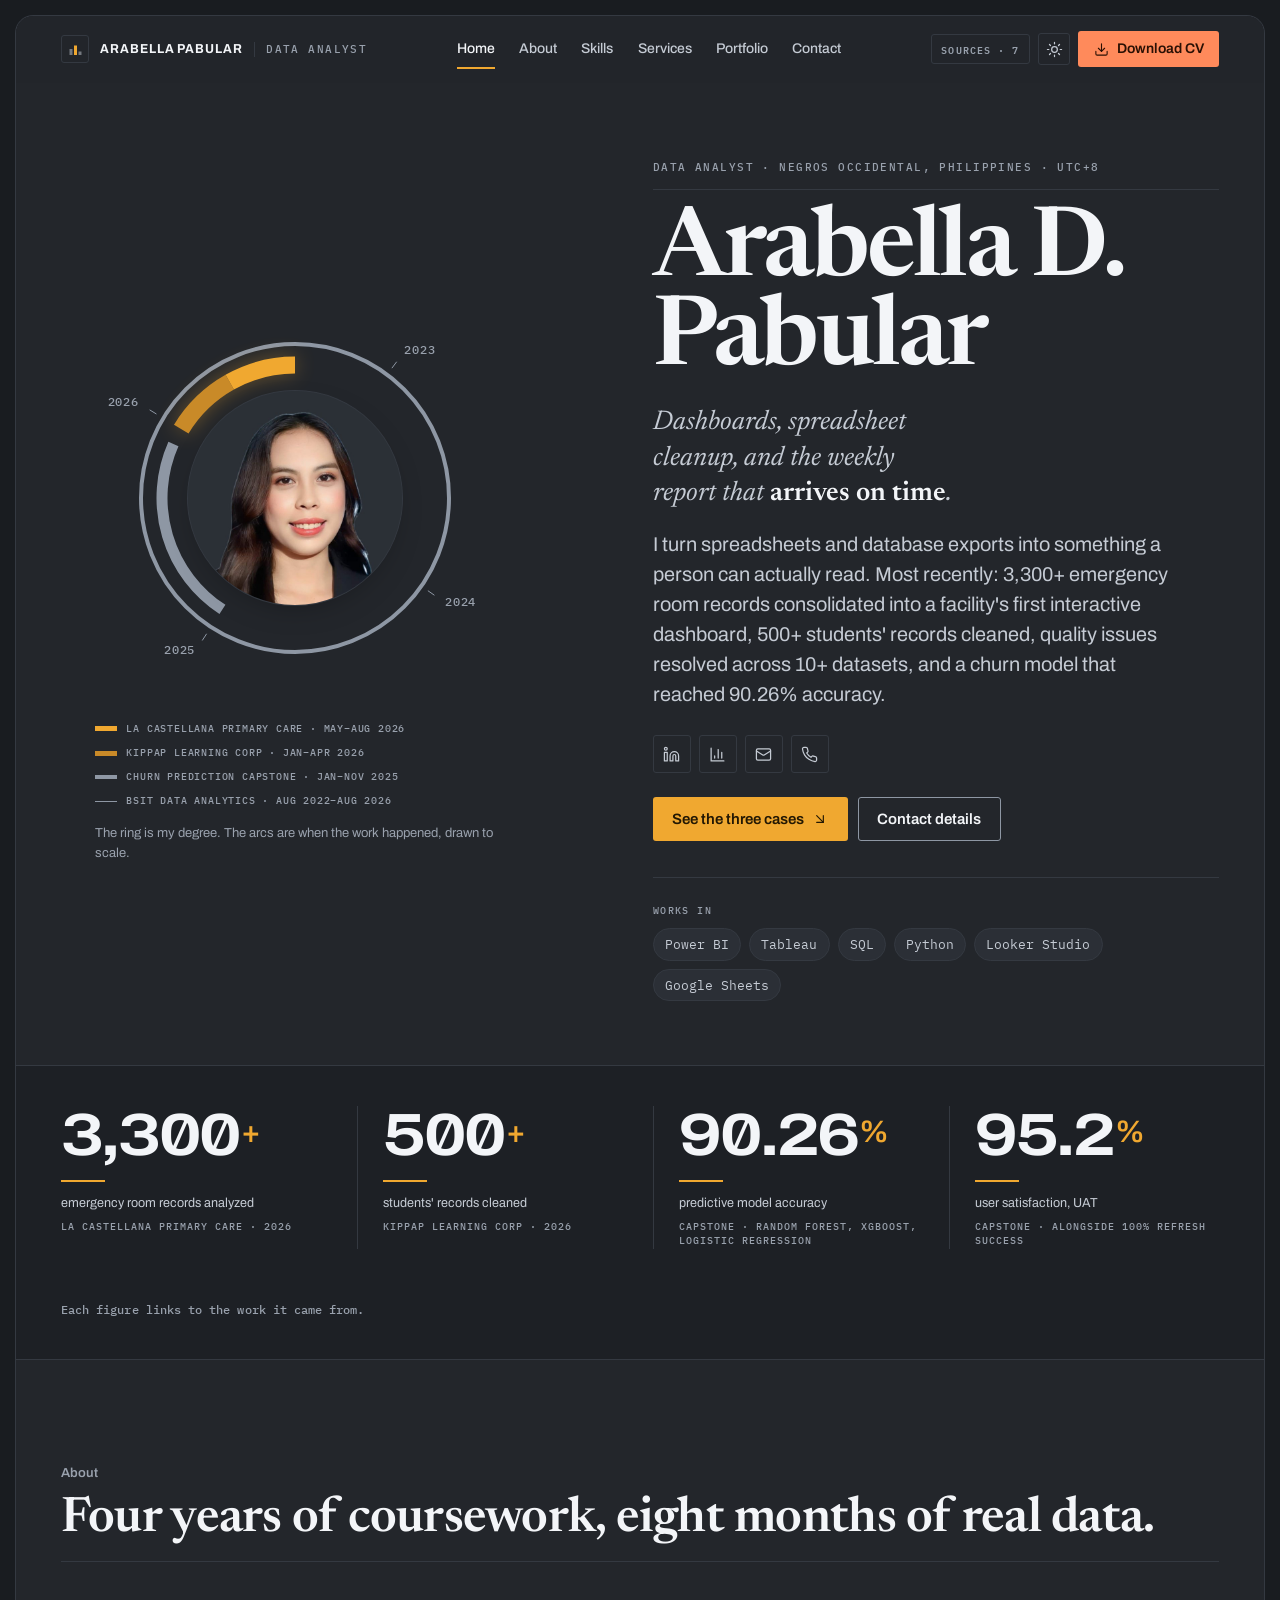
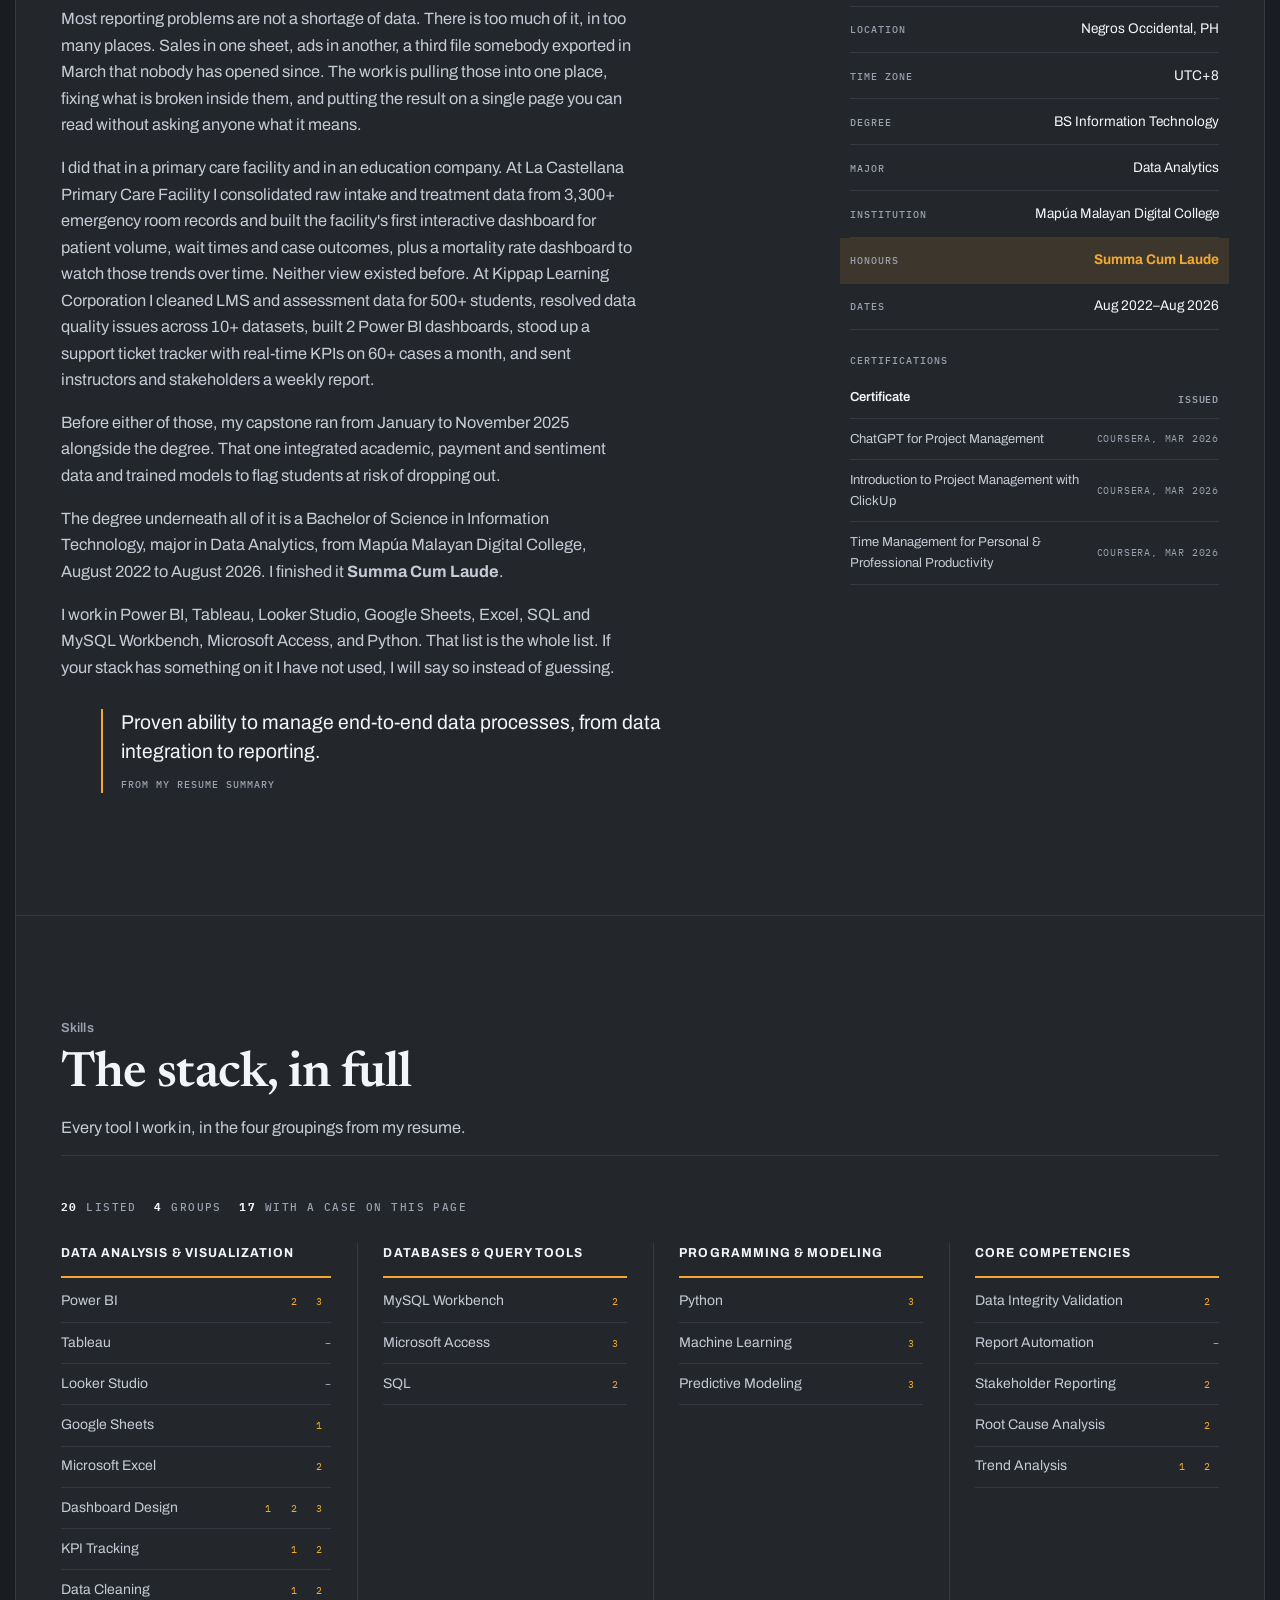
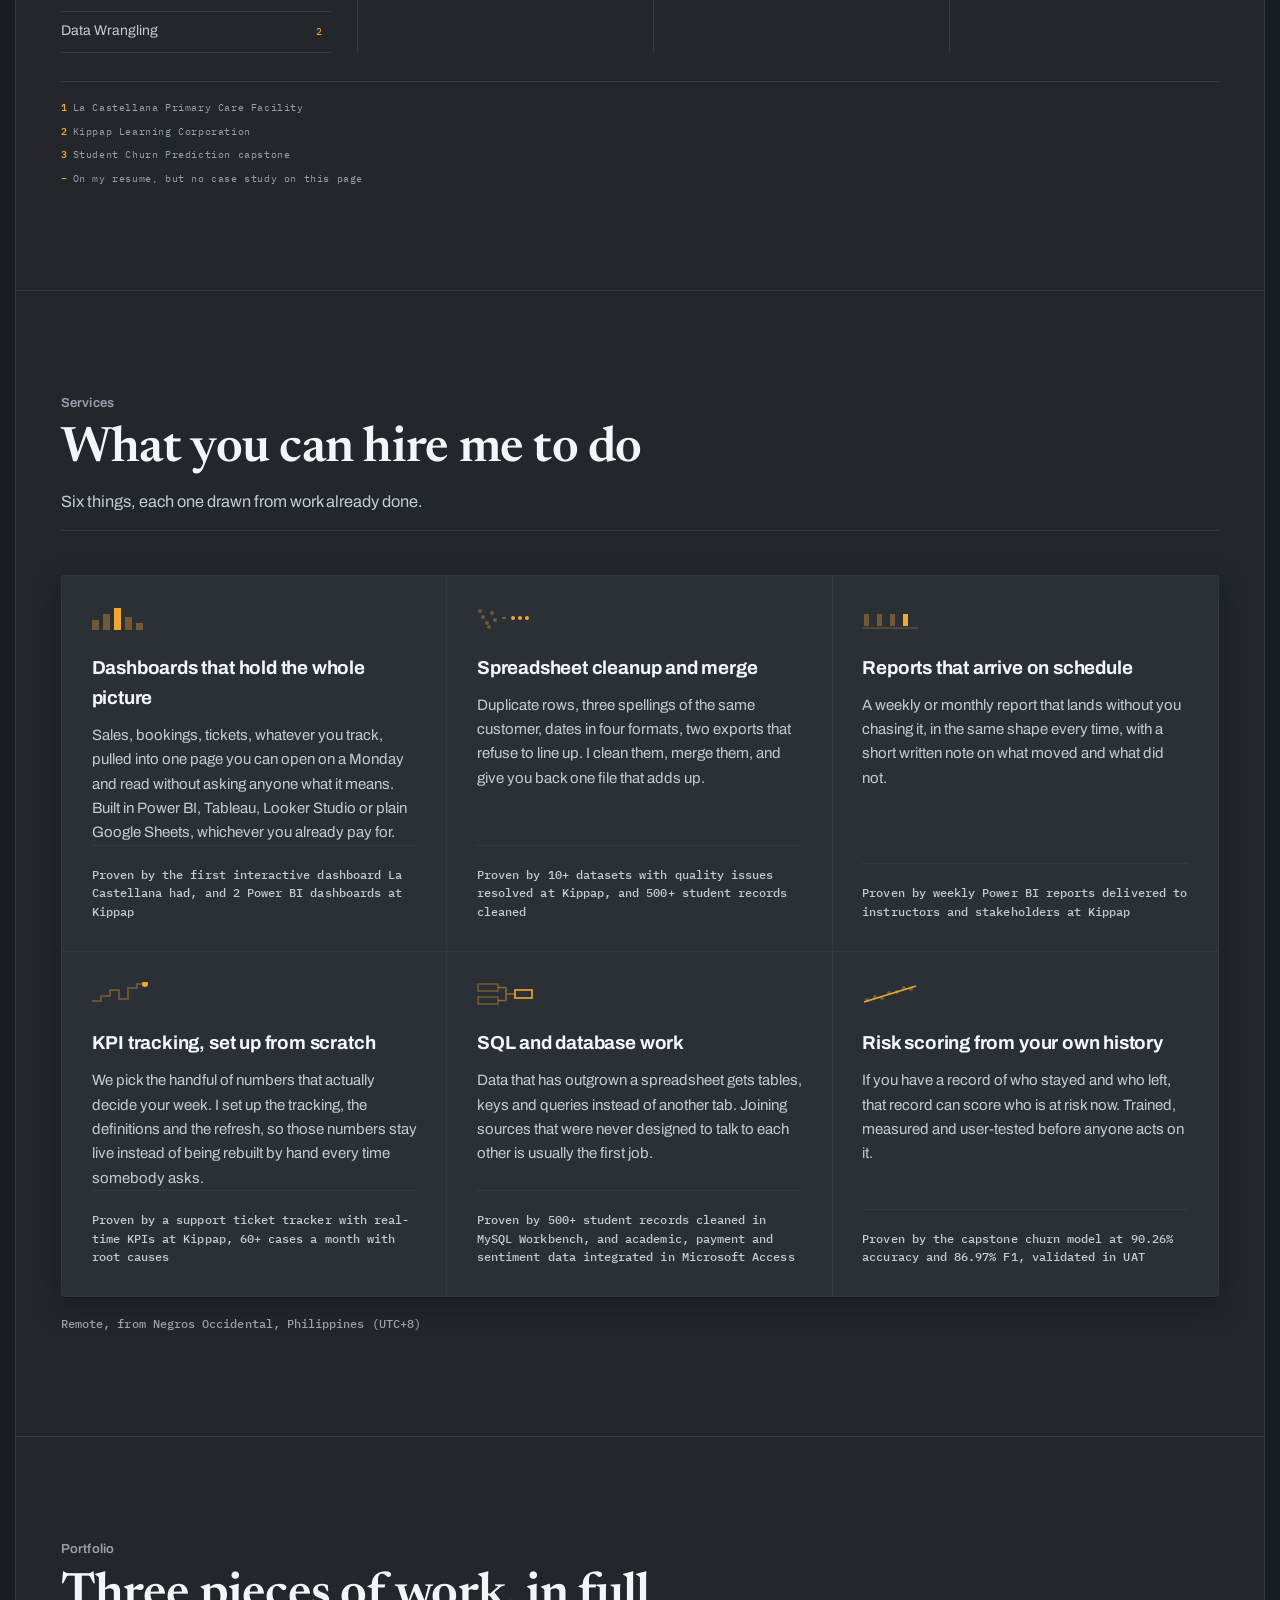
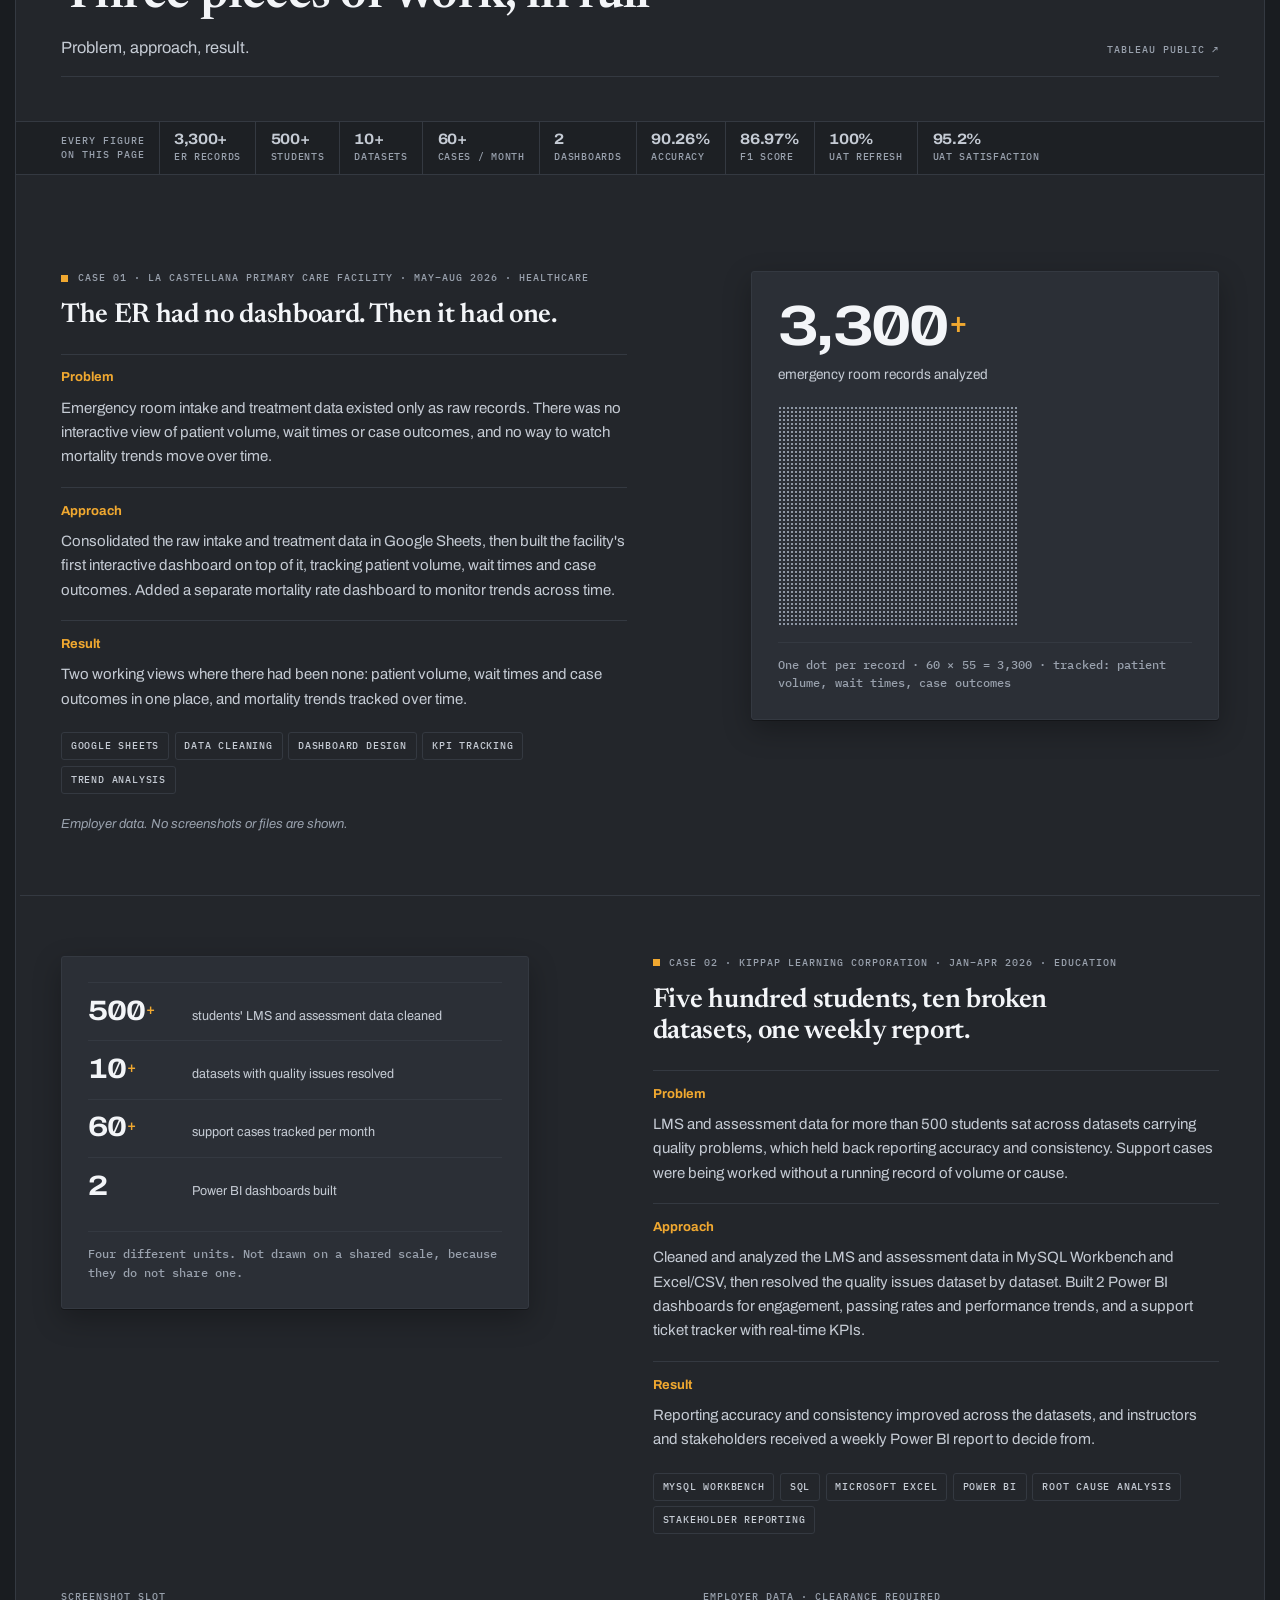
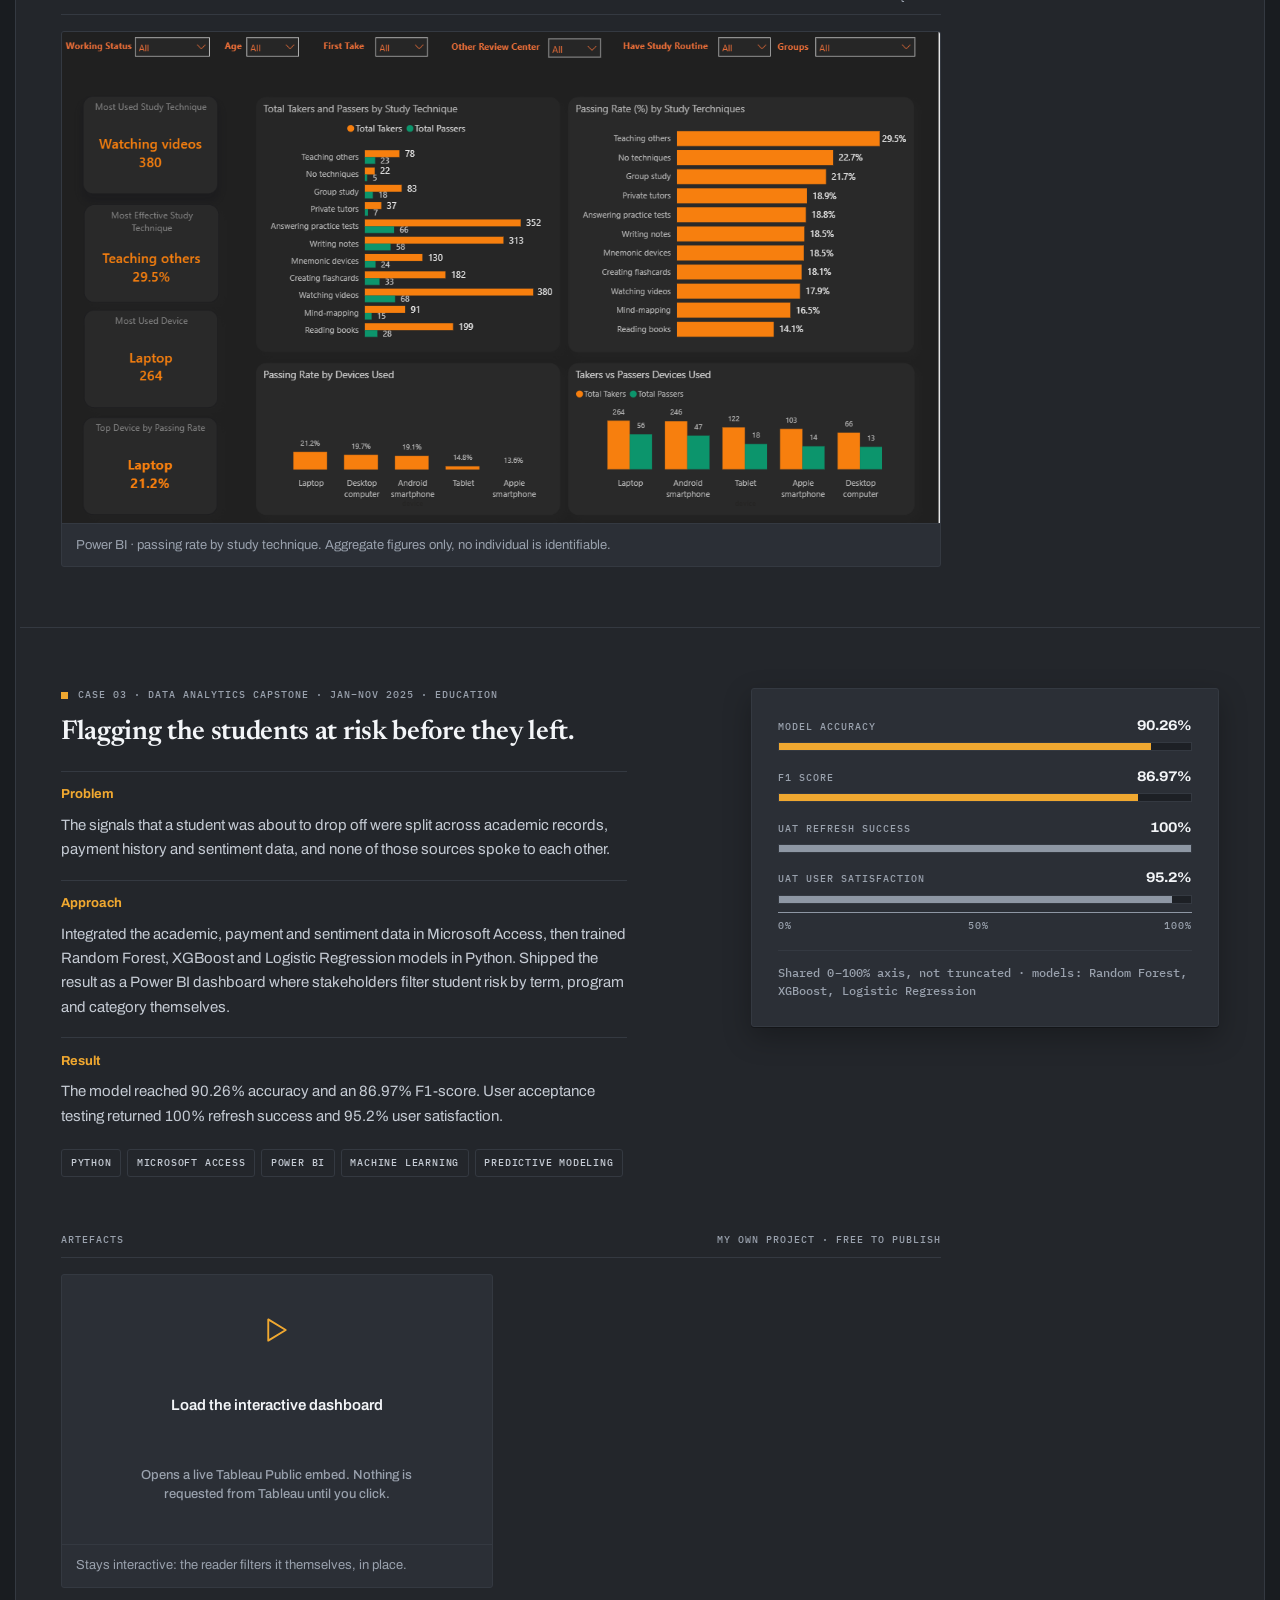
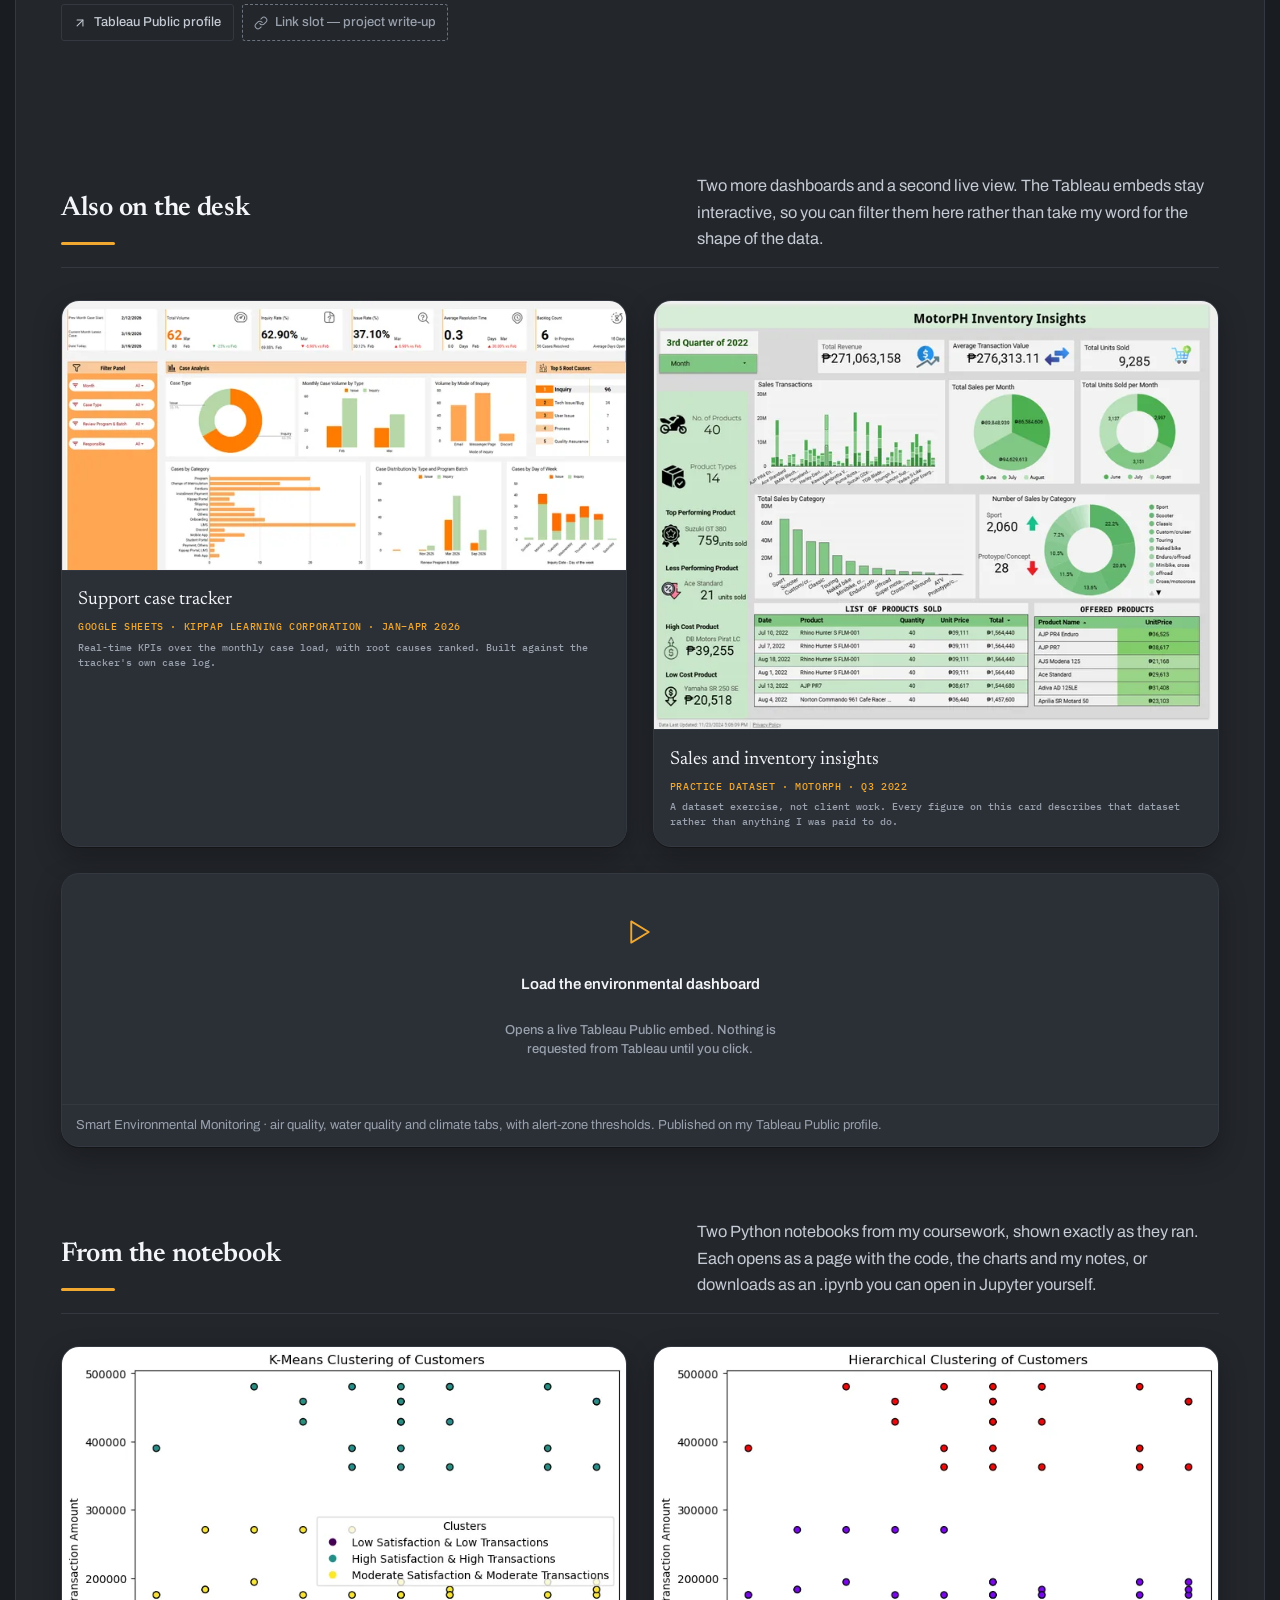
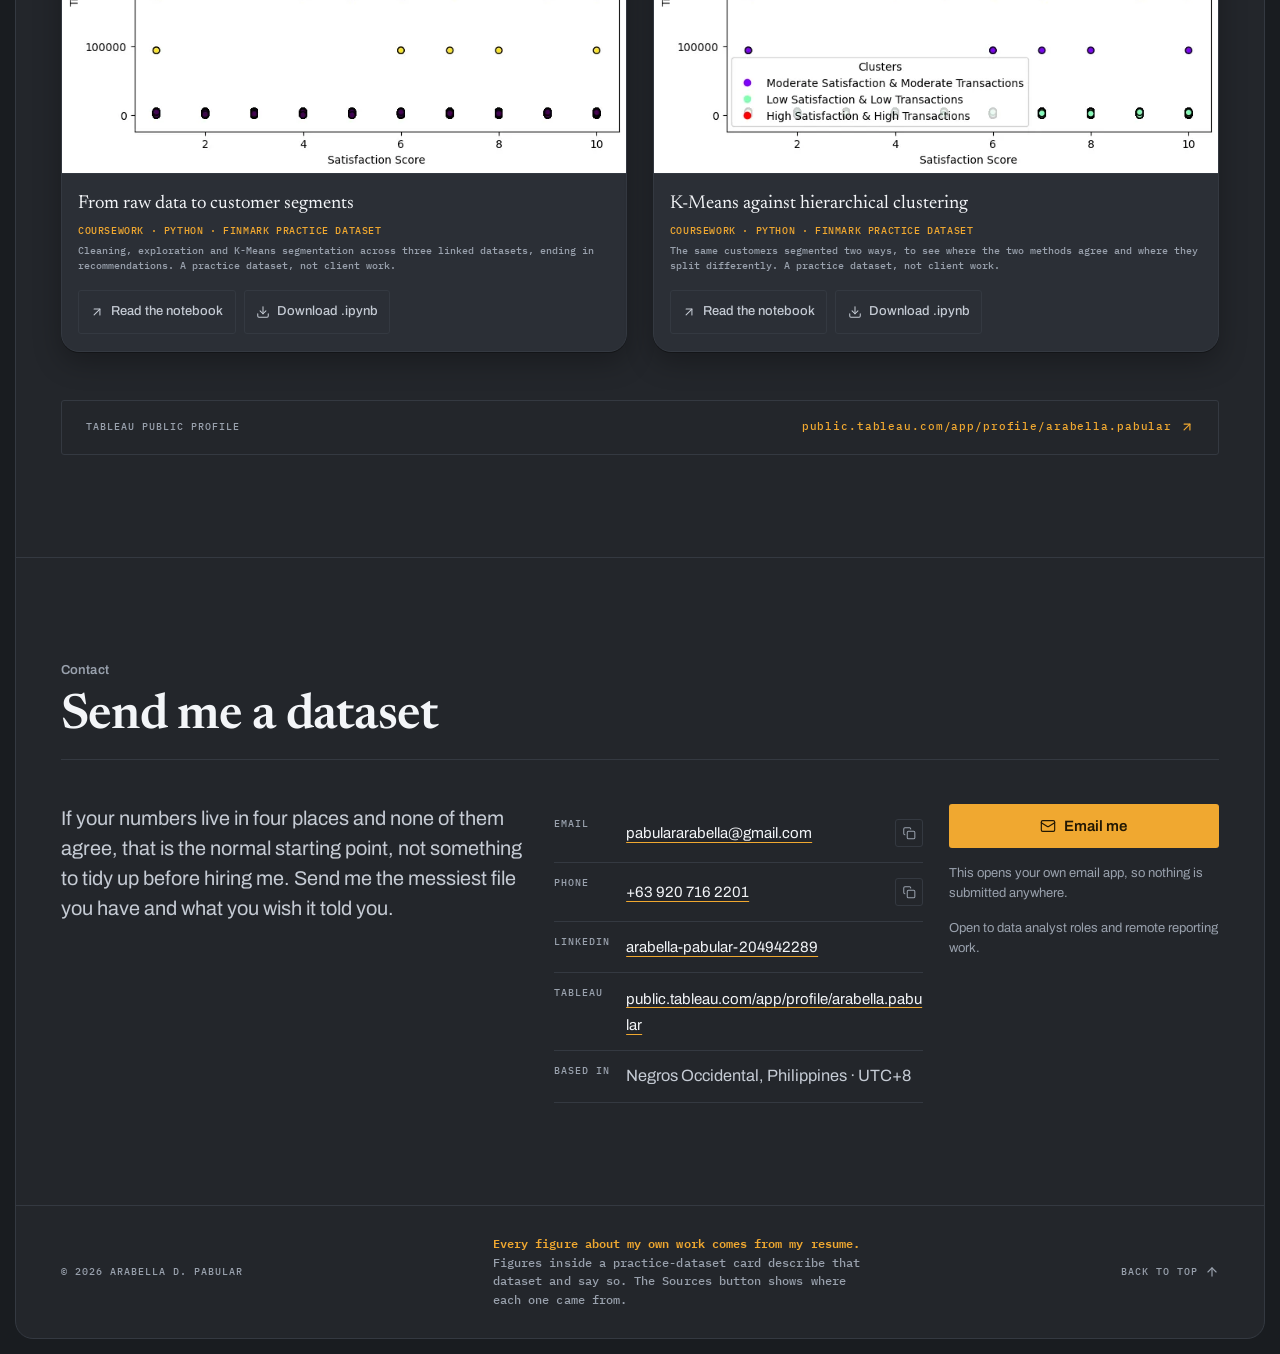
==== commit 26d6c9fb: "Rebuild: two Jupyter notebooks in the portfolio Minified build of the source change that adds the "F" ====
--- a/index.html
+++ b/index.html
@@ -1,4 +1,4 @@
-<!doctype html><html lang="en"><head><meta charset="utf-8"><meta name="viewport" content="width=device-width,initial-scale=1"><title>Arabella D. Pabular — Data Analyst</title><meta name="description" content="Data Analyst in Negros Occidental, Philippines. Dashboards, spreadsheet cleanup and recurring KPI reporting in Power BI, Tableau, Looker Studio, SQL, Python and Google Sheets."><meta name="author" content="Arabella D. Pabular"><meta name="robots" content="index, follow, max-image-preview:large"><meta name="color-scheme" content="light dark"><meta name="theme-color" content="#23262B"><meta property="og:type" content="profile"><meta property="og:site_name" content="Arabella D. Pabular"><meta property="og:locale" content="en_PH"><meta property="profile:first_name" content="Arabella"><meta property="profile:last_name" content="Pabular"><meta property="og:title" content="Arabella D. Pabular — Data Analyst"><meta property="og:description" content="Dashboards, data cleaning and recurring KPI reporting. 3,300+ ER records analyzed, 500+ student records cleaned, a churn model at 90.26% accuracy."><link rel="canonical" href="https://aetherbella.github.io/"><meta property="og:url" content="https://aetherbella.github.io/"><meta property="og:image" content="https://aetherbella.github.io/assets/img/og.png"><meta property="og:image:width" content="1200"><meta property="og:image:height" content="630"><meta property="og:image:alt" content="Arabella D. Pabular, Data Analyst. 3,300+ emergency room records analyzed, 500+ students' records cleaned, 90.26% predictive model accuracy, 95.2% user satisfaction at UAT."><meta name="twitter:card" content="summary_large_image"><script>!function(){try{document.documentElement.classList.add("js");var t=localStorage.getItem("apab-theme");"dark"!==t&&"light"!==t||document.documentElement.setAttribute("data-theme",t),"on"===localStorage.getItem("apab-sources")&&document.documentElement.classList.add("sources-on")}catch(t){}}()</script><link rel="preconnect" href="https://fonts.googleapis.com"><link rel="preconnect" href="https://fonts.gstatic.com" crossorigin><link rel="preload" as="style" href="https://fonts.googleapis.com/css2?family=Archivo:wdth,wght@62..125,100..900&family=Newsreader:ital,opsz,wght@0,6..72,400..700;1,6..72,400..600&family=IBM+Plex+Mono:wght@400;500;600&display=swap"><link rel="stylesheet" media="print" onload='this.media="all",this.onload=null' href="https://fonts.googleapis.com/css2?family=Archivo:wdth,wght@62..125,100..900&family=Newsreader:ital,opsz,wght@0,6..72,400..700;1,6..72,400..600&family=IBM+Plex+Mono:wght@400;500;600&display=swap"><noscript><link rel="stylesheet" href="https://fonts.googleapis.com/css2?family=Archivo:wdth,wght@62..125,100..900&family=Newsreader:ital,opsz,wght@0,6..72,400..700;1,6..72,400..600&family=IBM+Plex+Mono:wght@400;500;600&display=swap"></noscript><style>@font-face{font-family:"Archivo Fallback";src:local("Arial"),local("Helvetica Neue"),local("Liberation Sans");size-adjust:97%;ascent-override:92%;descent-override:24%}@font-face{font-family:"Newsreader Fallback";src:local("Georgia"),local("Times New Roman"),local("Liberation Serif");size-adjust:104%;ascent-override:96%;descent-override:26%}:root{--ground:#191C20;--paper:#23262B;--paper-raised:#2B2F36;--paper-sunken:#1D2025;--rule:#343941;--rule-strong:#6B737F;--mark-quiet:#8E97A4;--ink:#F3F5F8;--ink-2:#C5CBD4;--ink-3:#99A1AD;--accent:#F0A830;--accent-ink:#231803;--accent-2:#C98A28;--accent-wash:rgba(240, 168, 48, 0.12);--flag:#FF8A5B;--flag-ink:#2A1004;--focus:#FFC96B;--select-bg:rgba(240, 168, 48, 0.28);--shadow-card:0 1px 0 rgba(0, 0, 0, 0.30),0 10px 28px rgba(0, 0, 0, 0.28);--halo-blur:9;--serif:"Newsreader","Newsreader Fallback",Georgia,"Times New Roman",serif;--sans:"Archivo","Archivo Fallback","Helvetica Neue",Arial,sans-serif;--mono:"IBM Plex Mono",ui-monospace,"Cascadia Mono",Menlo,Consolas,monospace;--fs-mega:clamp(2.625rem, 1.28rem + 5.98vw, 6.25rem);--fs-stat:clamp(2.125rem, 1.5rem + 2.78vw, 3.75rem);--fs-display:clamp(2.125rem, 1.57rem + 2.47vw, 3.625rem);--fs-h1:clamp(1.875rem, 1.4rem + 2.11vw, 3.125rem);--fs-h2:clamp(1.3125rem, 1.17rem + 0.65vw, 1.75rem);--fs-h3:clamp(1.0625rem, 1.02rem + 0.19vw, 1.1875rem);--fs-lede:clamp(1.0625rem, 0.99rem + 0.32vw, 1.3125rem);--fs-body:clamp(0.9375rem, 0.91rem + 0.14vw, 1.0625rem);--fs-small:0.8125rem;--fs-label:0.6875rem;--fs-micro:0.625rem;--r-sheet:18px;--r:3px;--gap:clamp(1rem, 2vw, 1.75rem);--pad-x:clamp(1.125rem, 3.2vw, 2.75rem);--nav-h:66px;color-scheme:dark}:root[data-theme=light]{--ground:#E4DED0;--paper:#F7F4EE;--paper-raised:#FFFDF9;--paper-sunken:#EDE8DE;--rule:#DCD5C7;--rule-strong:#B3A992;--mark-quiet:#8A8071;--ink:#141A22;--ink-2:#3D4855;--ink-3:#59646F;--accent:#8A5200;--accent-ink:#FFFBF4;--accent-2:#A9670B;--accent-wash:rgba(138, 82, 0, 0.10);--flag:#C63B14;--flag-ink:#FFF6F2;--focus:#6A3F00;--select-bg:rgba(138, 82, 0, 0.20);--shadow-card:0 1px 0 rgba(20, 26, 34, 0.07),0 8px 22px rgba(20, 26, 34, 0.05);--halo-blur:0;color-scheme:light}*,::after,::before{box-sizing:border-box}[hidden]{display:none!important}html{-webkit-text-size-adjust:100%;text-size-adjust:100%;scroll-behavior:smooth}body{margin:0;background:var(--ground);color:var(--ink-2);font-family:var(--sans);font-size:var(--fs-body);font-stretch:100%;line-height:1.62;-webkit-font-smoothing:antialiased;text-rendering:optimizeLegibility}::selection{background:var(--select-bg);color:var(--ink)}img,svg{max-width:100%}img{height:auto}dd,dl,figure,h1,h2,h3,h4,ol,p,table,ul{margin:0}ol,ul{padding:0;list-style:none}a{color:inherit}button{font:inherit;color:inherit;background:0 0;border:0;cursor:pointer}:where(a,button,input,select,textarea,summary,[tabindex]):focus-visible{outline:2px solid var(--focus);outline-offset:2px;border-radius:2px}.vh{position:absolute;width:1px;height:1px;padding:0;margin:-1px;overflow:hidden;clip-path:inset(50%);white-space:nowrap;border:0}.skip{position:absolute;left:12px;top:-60px;z-index:60;background:var(--accent);color:var(--accent-ink);padding:10px 16px;border-radius:var(--r);font-size:var(--fs-small);font-weight:600;transition:top 140ms ease}.skip:focus{top:12px}.mono{font-family:var(--mono);font-size:var(--fs-label);font-weight:500;letter-spacing:.13em;text-transform:uppercase;line-height:1.35}.micro{font-family:var(--mono);font-size:var(--fs-micro);font-weight:500;letter-spacing:.1em;text-transform:uppercase;color:var(--ink-3);line-height:1.45}.num{font-variant-numeric:tabular-nums lining-nums;font-feature-settings:"tnum" 1,"lnum" 1,"zero" 1;font-stretch:118%;font-weight:700;letter-spacing:-.03em;color:var(--ink)}.num .u{font-size:.52em;font-weight:600;font-stretch:100%;color:var(--accent);vertical-align:.42em;letter-spacing:0;margin-left:.06em}.lede{font-size:var(--fs-lede);line-height:1.5;color:var(--ink-2);max-width:48ch}.prose{max-width:64ch}.prose p+p{margin-top:1em}.prose .cite{margin-top:0}.sources-on .prose .cite{margin-top:1em}.sheet{margin:clamp(.5rem,1.2vw,1rem);border:1px solid var(--rule);border-radius:var(--r-sheet);background:var(--paper);overflow:clip;isolation:isolate}.shell{display:grid;grid-template-columns:repeat(12,minmax(0,1fr));column-gap:var(--gap);max-width:1240px;margin-inline:auto;padding-inline:var(--pad-x)}:where(.shell)>*{grid-column:1/-1}.section{padding-block:clamp(3.5rem,8vw,6.5rem)}.section+.section{border-top:1px solid var(--rule)}:where(section,footer,article)[id]{scroll-margin-top:calc(var(--nav-h) + 16px)}.s-head{display:grid;grid-template-columns:minmax(0,1fr) auto;align-items:end;gap:.75rem var(--gap);margin-bottom:clamp(1.75rem,3.5vw,2.75rem);padding-bottom:.9rem;border-bottom:1px solid var(--rule)}.s-index{display:block;margin-bottom:.55rem;color:var(--ink-3);font-family:var(--sans);font-size:var(--fs-small);font-weight:600;letter-spacing:.01em}.s-title{font-family:var(--serif);font-size:var(--fs-h1);font-weight:600;font-optical-sizing:auto;font-variation-settings:"opsz" 36;line-height:1.1;letter-spacing:-.015em;color:var(--ink);text-wrap:balance}.s-aside{color:var(--ink-3);text-align:right;text-decoration:none}.s-aside:hover{color:var(--ink)}.s-stand{margin-top:.75rem;color:var(--ink-2);font-size:var(--fs-body);max-width:56ch}.nav{position:sticky;top:0;z-index:30;background:color-mix(in oklab,var(--paper) 88%,transparent);backdrop-filter:blur(12px) saturate(1.15);-webkit-backdrop-filter:blur(12px) saturate(1.15);will-change:backdrop-filter;border-bottom:1px solid transparent;transition:border-color 180ms ease,background-color 180ms ease}.nav[data-stuck=true]{border-bottom-color:var(--rule)}.nav-inner{display:flex;align-items:center;justify-content:space-between;gap:var(--gap);min-height:var(--nav-h)}.brand{display:flex;align-items:center;gap:.7rem;text-decoration:none}.brand:hover .brand-name{color:var(--accent)}.brand-mark{width:28px;height:28px;flex:none;border:1px solid var(--rule);border-radius:var(--r);display:grid;place-items:center}.brand-name{font-weight:700;font-stretch:92%;font-size:.8125rem;letter-spacing:.07em;text-transform:uppercase;color:var(--ink);white-space:nowrap}.brand-role{color:var(--ink-3);border-left:1px solid var(--rule);padding-left:.7rem}.nav-links{display:flex;align-items:center;gap:clamp(.9rem,1.9vw,1.75rem);position:relative}.nav-links a{text-decoration:none;color:var(--ink-2);font-family:var(--sans);font-size:.875rem;font-weight:500;letter-spacing:0;text-transform:none;padding-block:0.4rem;transition:color 160ms ease}.nav-links a:hover,.nav-links a[aria-current=true]{color:var(--ink)}.nav-ind{position:absolute;bottom:-2px;left:0;height:2px;width:0;background:var(--accent);transform:translateX(0);transition:transform 260ms cubic-bezier(.65,0,.35,1),width 260ms cubic-bezier(.65,0,.35,1),opacity .2s;opacity:0;pointer-events:none}.nav-ind[data-on=true]{opacity:1}.nav-tools{display:flex;align-items:center;gap:.5rem}.pill{display:inline-flex;align-items:center;gap:.4rem;height:30px;padding:0 .6rem;border:1px solid var(--rule);border-radius:var(--r);color:var(--ink-3);font-family:var(--mono);font-size:var(--fs-micro);font-weight:600;letter-spacing:.12em;text-transform:uppercase;transition:border-color 160ms ease,color 160ms ease}.pill:hover{border-color:var(--accent);color:var(--ink)}.pill[aria-pressed=true]{background:var(--accent);border-color:var(--accent);color:var(--accent-ink)}.pill[aria-pressed=true]:hover{box-shadow:0 0 0 3px var(--accent-wash)}.pill .n{font-variant-numeric:tabular-nums}.icon-btn{width:32px;height:32px;display:grid;place-items:center;border:1px solid var(--rule);border-radius:var(--r);color:var(--ink-2);transition:border-color 160ms ease,color 160ms ease}.icon-btn:hover{border-color:var(--accent);color:var(--ink)}.btn{display:inline-flex;align-items:center;justify-content:center;gap:.5rem;height:44px;padding:0 1.15rem;border-radius:var(--r);border:1px solid transparent;font-weight:600;font-size:.9375rem;font-stretch:100%;text-decoration:none;white-space:nowrap;transition:transform 160ms ease,border-color 160ms ease,box-shadow 160ms ease}.btn:hover{transform:translateY(-1px)}.btn-primary{background:var(--accent);color:var(--accent-ink)}.btn-primary:hover{box-shadow:0 0 0 3px var(--accent-wash)}.btn-flag{background:var(--flag);color:var(--flag-ink);height:36px;padding:0 .9rem;font-size:.875rem}.btn-flag:hover{box-shadow:0 0 0 3px color-mix(in srgb,var(--flag) 22%,transparent)}.btn-ghost{border-color:var(--mark-quiet);color:var(--ink)}.btn-ghost:hover{border-color:var(--accent)}.nav-toggle{display:none}.hero{padding-block:clamp(2.5rem,6vw,5rem) clamp(2.5rem,5vw,4rem);align-items:center;row-gap:clamp(2.25rem,5vw,3rem)}.hero-figure{grid-column:1/6;justify-self:center;width:100%;max-width:400px}.hero-text{grid-column:7/13}.eyebrow{color:var(--ink-3)}.hero-rule{height:1px;background:var(--rule);margin-top:.9rem}.hero-name{margin-top:1.1rem;font-family:var(--serif);font-size:var(--fs-mega);font-weight:600;font-optical-sizing:auto;font-variation-settings:"opsz" 60;line-height:.92;letter-spacing:-.028em;color:var(--ink)}.hero-name .fam{display:block}.hero-deck{margin-top:1.15rem;font-family:var(--serif);font-size:var(--fs-h2);font-weight:400;font-style:italic;font-optical-sizing:auto;line-height:1.32;color:var(--ink-2);max-width:26ch;text-wrap:balance}.hero-deck em{font-style:normal;font-weight:600;color:var(--ink)}.hero-para{margin-top:1.15rem}.hero-links{display:flex;gap:.5rem;margin-top:1.6rem}.hero-links a{width:38px;height:38px;display:grid;place-items:center;border:1px solid var(--rule);border-radius:var(--r);color:var(--ink-2);transition:border-color 160ms ease,color 160ms ease,transform 160ms ease}.hero-links a:hover{border-color:var(--accent);color:var(--ink);transform:translateY(-1px)}.hero-cta{display:flex;flex-wrap:wrap;gap:.65rem;margin-top:1.5rem}.dial{display:block;width:100%;height:auto;overflow:visible}.d-track{stroke:var(--mark-quiet)}.d-ticks line{stroke:var(--mark-quiet);stroke-width:1}.d-ticklabels text{fill:var(--ink-3);font-family:var(--mono);font-size:12px;font-weight:500;letter-spacing:.06em;dominant-baseline:middle}.d-arcs circle,.d-halo circle{fill:none;stroke-linecap:butt}.arc-capstone{stroke:var(--mark-quiet)}.arc-lacast{stroke:var(--accent)}.arc-kippap{stroke:var(--accent-2)}.d-halo{opacity:calc(var(--halo-blur) * .038);transition:opacity .5s ease .7s}.js .dial:not([data-drawn=true]) .d-halo{opacity:0}.d-halo circle{stroke:var(--accent)}.d-plate{fill:var(--paper-raised);stroke:var(--rule);stroke-width:1}.dial-key{margin-top:1.4rem;display:grid;gap:.5rem}.dial-key li{display:grid;grid-template-columns:22px 1fr;align-items:center;gap:.6rem;font-family:var(--mono);font-size:var(--fs-micro);font-weight:500;letter-spacing:.08em;text-transform:uppercase;color:var(--ink-3)}.dial-key .k{height:0;border-top-style:solid}.k-lacast{border-top-width:5px;border-top-color:var(--accent)}.k-kippap{border-top-width:5px;border-top-color:var(--accent-2)}.k-capstone{border-top-width:4px;border-top-color:var(--mark-quiet)}.k-degree{border-top-width:1px;border-top-color:var(--mark-quiet)}.dial-note{margin-top:.9rem;color:var(--ink-3);font-size:var(--fs-small);line-height:1.5}.stats{background:var(--paper-sunken);border-block:1px solid var(--rule)}.stats-inner{padding-block:clamp(1.75rem,3.4vw,2.5rem);row-gap:1.75rem}.stat{grid-column:span 3;display:block;text-decoration:none}.stat+.stat{border-left:1px solid var(--rule);padding-left:var(--gap)}.stat .num{display:block;font-size:var(--fs-stat);line-height:1}.stat .bar{display:block;height:2px;width:44px;background:var(--accent);margin-top:.85rem;transform:scaleX(1);transform-origin:left;transition:transform .7s cubic-bezier(.22,.61,.36,1)}.js .stats[data-in=true] .stat .bar{animation-name:grow-x;animation-duration:.7s;animation-timing-function:cubic-bezier(.22,.61,.36,1);animation-fill-mode:both}@keyframes grow-x{from{transform:scaleX(0)}to{transform:scaleX(1)}}.stat:nth-child(2) .bar{animation-delay:80ms}.stat:nth-child(3) .bar{animation-delay:160ms}.stat:nth-child(4) .bar{animation-delay:240ms}.stat .lab{display:block;margin-top:.75rem;color:var(--ink-2);font-size:.8125rem;font-stretch:96%;line-height:1.4}.stat .src{display:block;margin-top:.5rem}.stat:hover .num{color:var(--accent)}.stats-foot{margin-top:1.5rem;color:var(--ink-3)}.about-body{row-gap:clamp(2rem,4vw,2.75rem)}.about-prose{grid-column:1/8}.about-side{grid-column:9/13}.ledger{border-top:1px solid var(--rule)}.ledger div{display:grid;grid-template-columns:minmax(0,1fr) auto;gap:1rem;align-items:baseline;padding-block:0.7rem;border-bottom:1px solid var(--rule)}.ledger dt{color:var(--ink-3);font-family:var(--mono);font-size:var(--fs-micro);font-weight:500;letter-spacing:.1em;text-transform:uppercase}.ledger dd{margin:0;color:var(--ink);font-size:.875rem;text-align:right;font-stretch:96%}.ledger .hi{background:var(--accent-wash);margin-inline:-0.6rem;padding-inline:0.6rem}.ledger .hi dd{color:var(--accent);font-weight:700}.pullquote{margin-top:1.75rem;padding-left:1.1rem;border-left:2px solid var(--accent);font-size:var(--fs-lede);line-height:1.45;color:var(--ink);font-stretch:96%}.pullquote cite{display:block;margin-top:.7rem;font-style:normal}.certs{width:100%;border-collapse:collapse;margin-top:1.5rem}.certs caption{text-align:left;color:var(--ink-3);padding-bottom:.6rem}.certs td,.certs th{text-align:left;padding:.6rem .75rem .6rem 0;border-bottom:1px solid var(--rule);font-size:.8125rem;font-weight:400;color:var(--ink-2)}.certs th{color:var(--ink);font-weight:600}.certs td:last-child,.certs th:last-child{text-align:right;padding-right:0;font-family:var(--mono);font-size:var(--fs-micro);letter-spacing:.08em;text-transform:uppercase;color:var(--ink-3);white-space:nowrap}.counts{display:flex;flex-wrap:wrap;gap:.35rem 1.1rem;margin-bottom:1.75rem;color:var(--ink-3)}.counts b{color:var(--ink);font-variant-numeric:tabular-nums;font-stretch:110%}.matrix{row-gap:2rem}.skillgroup{grid-column:span 3}.skillgroup+.skillgroup{border-left:1px solid var(--rule);padding-left:var(--gap)}.skillgroup h3{font-family:var(--sans);font-size:.8125rem;font-weight:700;font-stretch:92%;letter-spacing:.08em;text-transform:uppercase;color:var(--ink);padding-bottom:.7rem;margin-bottom:.25rem;border-bottom:2px solid var(--accent)}.skillgroup li{display:grid;grid-template-columns:minmax(0,1fr) auto;align-items:baseline;gap:.5rem;padding-block:0.55rem;border-bottom:1px solid var(--rule);font-size:.875rem;color:var(--ink-2)}.skillgroup .fn{display:inline-flex;justify-content:flex-end;align-items:center;gap:.15em;min-width:3ch;font-family:var(--mono);font-size:var(--fs-micro);color:var(--ink-3)}.skillgroup .fn a{display:inline-grid;place-items:center;min-width:24px;min-height:24px;margin-block:-5px;color:var(--accent);text-decoration:none}.skillgroup .fn a:hover{text-decoration:underline;text-underline-offset:3px}.skillgroup .none{color:var(--ink-3)}.footnotes{margin-top:1.75rem;padding-top:1rem;border-top:1px solid var(--rule);display:grid;gap:.35rem}.footnotes li{color:var(--ink-3);font-family:var(--mono);font-size:var(--fs-micro);letter-spacing:.06em}.footnotes .m{color:var(--accent);font-weight:600;margin-right:.5em}.svc-block{border:1px solid var(--rule);border-radius:var(--r);background:var(--paper-raised);box-shadow:var(--shadow-card);display:grid;grid-template-columns:repeat(3,minmax(0,1fr));overflow:clip}.svc{padding:clamp(1.35rem,2.4vw,1.85rem);border-right:1px solid var(--rule);border-bottom:1px solid var(--rule);display:flex;flex-direction:column;position:relative}.svc::before{content:"";position:absolute;inset:-1px auto auto -1px;height:2px;right:-1px;background:var(--accent);transform:scaleX(0);transform-origin:left;transition:transform 240ms cubic-bezier(.22,.61,.36,1)}.svc:hover::before{transform:scaleX(1)}.svc:nth-child(3n){border-right:0}.svc:nth-last-child(-n+3){border-bottom:0}.svc-mark{color:var(--accent);margin-bottom:.9rem}.svc h3{font-size:var(--fs-h3);font-weight:700;font-stretch:100%;color:var(--ink);letter-spacing:-.01em}.svc p{margin-top:.6rem;font-size:.9375rem;color:var(--ink-2)}.svc .proof{margin-top:auto;padding-top:1.25rem;border-top:1px solid var(--rule)}.svc-foot{margin-top:1.1rem;color:var(--ink-3)}.case{padding-block:clamp(2.5rem,5vw,3.75rem);row-gap:2rem}.case+.case{border-top:1px solid var(--rule)}#portfolio .case{scroll-margin-top:calc(var(--nav-h) + 68px)}.case-text{grid-column:1/7}.case-fig{grid-column:8/13;align-self:start}.case.mirror .case-text{grid-column:7/13}.case.mirror .case-fig{grid-column:1/6;grid-row:1}.dateline{display:flex;align-items:center;gap:.6rem;color:var(--ink-3)}.dateline::before{content:"";width:7px;height:7px;background:var(--accent);flex:none}.case h3{margin-top:.9rem;font-family:var(--serif);font-size:var(--fs-h2);font-weight:600;font-optical-sizing:auto;font-variation-settings:"opsz" 32;line-height:1.18;letter-spacing:-.012em;color:var(--ink);text-wrap:balance}.par{margin-top:1.35rem;display:grid;gap:1.15rem}.par>div{padding-top:.8rem;border-top:1px solid var(--rule)}.par h4{color:var(--accent);font-family:var(--sans);font-size:var(--fs-small);font-weight:700;letter-spacing:.005em}.par p{margin-top:.45rem;font-size:.9375rem;color:var(--ink-2)}.chips{display:flex;flex-wrap:wrap;gap:.35rem;margin-top:1.35rem}.chip{border:1px solid var(--rule);border-radius:var(--r);padding:.3rem .55rem;font-family:var(--mono);font-size:var(--fs-micro);font-weight:500;letter-spacing:.08em;text-transform:uppercase;color:var(--ink-2)}.discretion{margin-top:1.25rem;color:var(--ink-3);font-size:var(--fs-small);font-style:italic}.fig{overflow-x:auto;border:1px solid var(--rule);border-radius:var(--r);background:var(--paper-raised);box-shadow:var(--shadow-card);padding:clamp(1.1rem,2.2vw,1.6rem)}.fig-cap{margin-top:1rem;padding-top:.8rem;border-top:1px solid var(--rule)}.fig-metric{margin-bottom:1.2rem}.fig-metric .num{font-size:var(--fs-display);line-height:1;display:block}.fig-metric .unit{display:block;margin-top:.6rem;font-size:.875rem;color:var(--ink-2);font-stretch:96%}.unit-chart{width:240px;min-width:240px;height:220px;background-image:radial-gradient(circle at 2px 2px,var(--mark-quiet) 1.15px,rgba(0,0,0,0) 1.25px);background-size:4px 4px;background-position:0 0}.datasheet{border-top:1px solid var(--rule)}.datasheet div{display:grid;grid-template-columns:auto minmax(0,1fr);align-items:baseline;gap:.9rem;padding-block:0.85rem;border-bottom:1px solid var(--rule)}.datasheet div:last-child{border-bottom:0}.datasheet .num{font-size:1.75rem;line-height:1;min-width:4.5ch}.datasheet .unit{color:var(--ink-2);font-size:.8125rem;font-stretch:96%}.scorecard{display:grid;gap:.9rem}.score{display:grid;grid-template-columns:minmax(0,1fr) auto;gap:.3rem .75rem;align-items:baseline}.score .k{font-family:var(--mono);font-size:var(--fs-micro);font-weight:500;letter-spacing:.1em;text-transform:uppercase;color:var(--ink-3)}.score .v{font-variant-numeric:tabular-nums;font-stretch:112%;font-weight:700;font-size:.875rem;color:var(--ink)}.score .track{grid-column:1/-1;height:9px;background:var(--paper-sunken);border:1px solid var(--rule);position:relative}.score .val{position:absolute;inset:0 auto 0 0;background:var(--mark-quiet);transform:scaleX(1);transform-origin:left;transition:transform .8s cubic-bezier(.22,.61,.36,1)}.score.model .val{background:var(--accent)}.js .fig[data-in=true] .score .val{animation-name:grow-x;animation-duration:.8s;animation-timing-function:cubic-bezier(.22,.61,.36,1);animation-fill-mode:both}.score:nth-child(2) .val{animation-delay:90ms}.score:nth-child(3) .val{animation-delay:180ms}.score:nth-child(4) .val{animation-delay:270ms}.axis{display:flex;justify-content:space-between;margin-top:.5rem;padding-top:.4rem;border-top:1px solid var(--mark-quiet)}.tableau-strip{margin-top:clamp(2rem,4vw,3rem);border:1px solid var(--rule);border-radius:var(--r);padding:1.1rem clamp(1rem,2vw,1.5rem);display:flex;flex-wrap:wrap;align-items:center;justify-content:space-between;gap:.75rem 1.5rem;text-decoration:none;transition:border-color 160ms ease}.tableau-strip:hover{border-color:var(--accent)}.tableau-strip .go{color:var(--accent);font-family:var(--mono);font-size:var(--fs-label);font-weight:500;letter-spacing:.08em;display:inline-flex;align-items:center;gap:.5rem;word-break:break-all}.tableau-strip:hover .go svg{transform:translate(2px,-2px)}.tableau-strip .go svg{transition:transform 160ms ease}.contact-body{row-gap:2.25rem}.contact-lead{grid-column:1/6}.contact-table-wrap{grid-column:6/10}.contact-side{grid-column:10/13}.ctable{width:100%;border-collapse:collapse}.ctable th{text-align:left;vertical-align:baseline;white-space:nowrap;padding:.75rem 1rem .75rem 0;border-bottom:1px solid var(--rule);font-family:var(--mono);font-size:var(--fs-micro);font-weight:500;letter-spacing:.1em;text-transform:uppercase;color:var(--ink-3)}.ctable td{padding:.75rem 0;border-bottom:1px solid var(--rule)}.ctable a{color:var(--ink);text-decoration:underline;text-decoration-color:var(--accent);text-decoration-thickness:1px;text-underline-offset:4px;font-size:.9375rem;word-break:break-word;transition:text-decoration-thickness 160ms ease}.ctable a:hover{text-decoration-thickness:2px}.ctable .row{display:flex;align-items:center;gap:.6rem;justify-content:space-between}.copy{flex:none;width:28px;height:28px;display:grid;place-items:center;border:1px solid var(--rule);border-radius:var(--r);color:var(--ink-3);transition:border-color 160ms ease,color 160ms ease}.copy:hover{border-color:var(--accent);color:var(--ink)}.copy[data-done=true]{border-color:var(--accent);color:var(--accent)}.copy[data-failed=true]{border-color:var(--flag);color:var(--flag)}.contact-side .btn{width:100%}.contact-note{margin-top:1rem;color:var(--ink-3);font-size:var(--fs-small);line-height:1.5}.foot{border-top:1px solid var(--rule)}.foot-inner{padding-block:1.75rem;display:flex;flex-wrap:wrap;gap:.75rem 1.5rem;align-items:center;justify-content:space-between}.foot .ethic{max-width:54ch}.foot .ethic b{color:var(--accent);font-weight:600}.to-top{display:inline-flex;align-items:center;gap:.45rem;color:var(--ink-3);text-decoration:none}.to-top:hover{color:var(--ink)}.to-top svg{transition:transform 160ms ease}.to-top:hover svg{transform:translateY(-2px)}.fig-cap,.foot .ethic,.stats-foot,.svc .proof,.svc-foot{text-transform:none;letter-spacing:.005em;font-size:.75rem;line-height:1.55}.cite{display:grid;grid-template-rows:0fr;opacity:0;visibility:hidden;transition:grid-template-rows .2s cubic-bezier(.4,0,.2,1),opacity .2s ease,visibility 0s linear .2s;transition-delay:calc(var(--i, 0) * 18ms),calc(var(--i, 0) * 18ms),calc(var(--i, 0) * 18ms + 200ms)}.cite>span{overflow:hidden;min-height:0}.sources-on .cite{grid-template-rows:1fr;opacity:1;visibility:visible;transition-delay:calc(var(--i, 0) * 18ms),calc(var(--i, 0) * 18ms),0s}.cite .in{display:block;padding-top:.5rem;padding-left:.65rem;border-left:1px solid var(--accent);color:var(--ink-3);font-family:var(--mono);font-size:var(--fs-micro);font-weight:400;letter-spacing:.04em;text-transform:none;line-height:1.5}html:not(.js) #navtoggle,html:not(.js) #sources,html:not(.js) #theme,html:not(.js) .copy{display:none}html:not(.js) .cite{grid-template-rows:1fr;opacity:1;visibility:visible;transition:none}@media (max-width:1080px){.brand-role{display:none}}@media (max-width:700px){.brand-name{display:none}.nav-tools{gap:.35rem}.cv-long{display:none}.btn-flag{padding:0 .7rem}.pill{padding:0 .5rem;letter-spacing:.08em}}.progress{position:fixed;inset:0 0 auto 0;height:2px;z-index:45;background:var(--accent);transform:scaleX(var(--progress,0));transform-origin:0 50%;pointer-events:none}html:not(.js) .progress{display:none}@supports (animation-timeline:scroll()){.js .progress{animation-name:progress-grow;animation-duration:auto;animation-timing-function:linear;animation-fill-mode:both;animation-timeline:scroll(root block)}}@keyframes progress-grow{from{transform:scaleX(0)}to{transform:scaleX(1)}}.dial-wrap{position:relative}.portrait,.portrait-slot{position:absolute;left:50%;top:50%;width:53.5%;aspect-ratio:1;transform:translate(-50%,-50%);border-radius:50%}.portrait{height:auto;object-fit:cover;box-shadow:0 0 0 1px var(--rule),0 10px 30px -12px rgba(0,0,0,.35)}.portrait:not([src]){display:none}.portrait[src]~.portrait-slot{display:none}.portrait-slot{display:grid;place-content:center;justify-items:center;gap:.55rem;padding:0 12%;color:var(--ink-3);text-align:center}.portrait-slot::before{content:"";position:absolute;inset:-8px;border:1.5px dashed var(--accent);border-radius:50%;opacity:.5}@media (prefers-reduced-motion:no-preference){.js .portrait-slot::before{animation:slot-spin 34s linear infinite}}@keyframes slot-spin{to{transform:rotate(360deg)}}.ps-glyph{width:32px;height:32px;opacity:.6}.ps-label{font-family:var(--mono);font-size:var(--fs-micro);font-weight:500;letter-spacing:.1em;text-transform:uppercase;line-height:1.55}.photo-hint{margin-top:.75rem;padding:.6rem .75rem;border:1px dashed var(--rule-strong);border-radius:var(--r);color:var(--ink-3);background:var(--paper-sunken);font-family:var(--sans);font-size:var(--fs-small);font-weight:400;letter-spacing:0;text-transform:none;line-height:1.5}.photo-hint b{color:var(--ink-2);font-weight:600}.photo-hint code,.slot-file code{font-family:var(--mono);font-size:.95em;color:var(--accent);overflow-wrap:break-word}.figbar{position:sticky;top:var(--nav-real,var(--nav-h));z-index:20;background:color-mix(in oklab,var(--paper-sunken) 94%,transparent);-webkit-backdrop-filter:blur(10px) saturate(1.15);backdrop-filter:blur(10px) saturate(1.15);border-block:1px solid var(--rule);margin-bottom:clamp(1.5rem,3vw,2.25rem)}.figbar-inner{display:flex;align-items:stretch;gap:0;overflow-x:auto;scrollbar-width:thin}.figbar-head{flex:none;display:flex;align-items:center;padding:.6rem .85rem .6rem 0;border-right:1px solid var(--rule);color:var(--ink-3);white-space:nowrap}.figbar-row{display:flex;align-items:stretch}.figbar-item{flex:none;display:flex;flex-direction:column;justify-content:center;gap:.1rem;padding:.55rem .9rem;border-right:1px solid var(--rule);text-decoration:none;position:relative;transition:background-color .2s ease}.figbar-item:last-child{border-right:0}.case[data-artefacts=true] .discretion{display:none}.figbar-item .lv{font-variant-numeric:tabular-nums lining-nums;font-stretch:112%;font-weight:700;font-size:.9375rem;letter-spacing:-.02em;color:var(--ink-2);line-height:1.1;transition:color .2s ease}.figbar-item .ln{font-family:var(--mono);font-size:var(--fs-micro);font-weight:500;letter-spacing:.07em;text-transform:uppercase;color:var(--ink-3);white-space:nowrap;transition:color .2s ease}.figbar-item::before{content:"";position:absolute;left:0;top:0;bottom:0;width:2px;background:var(--accent);transform:scaleY(0);transform-origin:50% 100%;transition:transform 240ms cubic-bezier(.22,.61,.36,1)}html:not(.js) .figbar-item .lv{color:var(--ink)}.figbar-item[data-lit=true]{background:var(--accent-wash)}.figbar-item[data-lit=true] .lv{color:var(--ink)}.figbar-item[data-lit=true] .ln{color:var(--ink-2)}.figbar-item[data-lit=true]::before{transform:scaleY(1)}.figbar-item:focus-visible .lv,.figbar-item:hover .lv{color:var(--ink)}.figbar-item:focus-visible{outline:0;box-shadow:inset 0 0 0 2px var(--focus)}.media{margin-top:1.5rem;display:grid;grid-template-columns:minmax(0,1fr);gap:1rem;max-width:880px}.media--pair{grid-template-columns:repeat(2,minmax(0,1fr))}.media-head,.slot-links{grid-column:1/-1}.media-head{display:flex;align-items:baseline;justify-content:space-between;gap:.75rem;padding-bottom:.6rem;border-bottom:1px solid var(--rule);color:var(--ink-3)}.slot{border:1px solid var(--rule);border-radius:var(--r);background:var(--paper-raised);overflow:clip}.slot[data-state=empty]{border-style:dashed;border-color:var(--rule-strong);background:var(--paper-sunken)}.slot-inner{display:grid;place-items:center;gap:.5rem;aspect-ratio:16/9;padding:1.25rem;text-align:center}.slot-inner svg{color:var(--mark-quiet)}.slot-what{color:var(--ink-2);font-weight:600;font-size:.9375rem}.slot-file{font-family:var(--mono);font-size:var(--fs-micro);font-weight:500;color:var(--accent);word-break:break-all;background:var(--accent-wash);padding:.25rem .45rem;border-radius:2px}.slot figcaption,.slot-spec{font-family:var(--sans);font-size:var(--fs-small);font-weight:400;letter-spacing:0;text-transform:none;line-height:1.5;color:var(--ink-3)}.slot-spec{max-width:42ch}.slot img{display:block;width:100%;height:auto}.slot-shot{display:block;width:100%;border:0;padding:0;background:0 0;cursor:zoom-in}.slot-shot:hover img{opacity:.92}.slot figcaption{padding:.7rem .85rem;border-top:1px solid var(--rule);color:var(--ink-3)}.slot--embed .slot-inner{aspect-ratio:16/10}.embed-frame{width:100%;aspect-ratio:16/10;border:0;display:block;background:var(--paper-sunken)}.embed-load{display:grid;place-items:center;gap:.6rem;width:100%;aspect-ratio:16/10;padding:1.25rem;text-align:center;color:var(--ink-2);transition:background-color 180ms ease}.embed-load:hover{background:var(--accent-wash)}.embed-load:focus-visible,.slot-shot:focus-visible{outline:0;box-shadow:inset 0 0 0 3px var(--focus)}.embed-load .el-note{font-family:var(--sans);font-size:var(--fs-small);letter-spacing:0;text-transform:none;line-height:1.5}.embed-load .el-title{font-weight:600;color:var(--ink);font-size:.9375rem}.embed-load .el-note{color:var(--ink-3);max-width:42ch}.embed-load svg{color:var(--accent)}.slot-links{display:flex;flex-wrap:wrap;gap:.5rem}.slot-link{display:inline-flex;align-items:center;gap:.45rem;padding:.45rem .7rem;border:1px solid var(--rule);border-radius:var(--r);color:var(--ink-2);text-decoration:none;font-size:var(--fs-small);font-weight:500;transition:border-color 160ms ease,color 160ms ease}.slot-link:hover{border-color:var(--accent);color:var(--ink)}.slot-link[data-empty=true]{border-style:dashed;border-color:var(--rule-strong);color:var(--ink-3);cursor:default}.lightbox{position:fixed;inset:0;z-index:70;display:grid;place-items:center;padding:clamp(1rem,4vw,3rem);background:color-mix(in oklab,var(--ground) 88%,transparent);-webkit-backdrop-filter:blur(6px);backdrop-filter:blur(6px)}.lightbox[hidden]{display:none}.lightbox img{max-width:100%;max-height:78vh;border:1px solid var(--rule);border-radius:var(--r);background:var(--paper)}.lightbox figcaption{margin-top:.85rem;color:var(--ink-2);text-align:center;max-width:60ch}.lightbox-close{position:absolute;top:clamp(.75rem,2vw,1.5rem);right:clamp(.75rem,2vw,1.5rem);width:40px;height:40px;display:grid;place-items:center;border:1px solid var(--rule);border-radius:var(--r);background:var(--paper);color:var(--ink)}.lightbox-close:hover{border-color:var(--accent)}.dial-key li{transition:opacity .2s ease}[data-case-focus] .dial-key li{opacity:.4}[data-case-focus] .dial-key li[data-case-key=true]{opacity:1}.d-arcs circle{transition:stroke-width 220ms ease,opacity 220ms ease}[data-case-focus] .d-arcs circle{opacity:.35}[data-case-focus=case-1] .arc-lacast,[data-case-focus=case-2] .arc-kippap,[data-case-focus=case-3] .arc-capstone{opacity:1}@media (max-width:960px){:root{--nav-h:60px}html:not(.js) .figbar{position:static}html:not(.js) #portfolio .case{scroll-margin-top:1rem}.nav-toggle{display:grid}.nav-links{position:absolute;left:0;right:0;top:100%;background:var(--paper-raised);border-bottom:1px solid var(--rule);flex-direction:column;align-items:stretch;gap:0;padding:.25rem var(--pad-x) .75rem;opacity:0;visibility:hidden;transform:translateY(-8px);transition:opacity .2s ease,transform .2s cubic-bezier(.4,0,.2,1),visibility 0s linear .2s;z-index:40}.nav-links[data-open=true],html:not(.js) .nav-links{opacity:1;visibility:visible;transform:translateY(0);transition-delay:0s,0s,0s}html:not(.js) .nav-links{position:static;flex-direction:row;flex-wrap:wrap;align-items:center;gap:0 1.1rem;padding:0 0 .75rem;background:0 0;border-bottom:0}html:not(.js) .nav-links a{width:auto;border-bottom:0;padding-block:0.4rem}html:not(.js) .nav-inner{flex-wrap:wrap;row-gap:.25rem}.nav-links a{width:100%;padding-block:0.9rem;border-bottom:1px solid var(--rule);font-size:var(--fs-body);letter-spacing:.06em}.nav-links a:last-of-type{border-bottom:0}.nav-ind{display:none}.shell{grid-template-columns:repeat(6,minmax(0,1fr))}.hero-figure{grid-column:1/-1;max-width:300px;order:2}.hero-text{grid-column:1/-1;order:1}.stat{grid-column:span 3}.stat:nth-child(odd){border-left:0;padding-left:0}.stat:nth-child(-n+2){padding-bottom:1.5rem;border-bottom:1px solid var(--rule)}.about-prose,.about-side{grid-column:1/-1}.skillgroup{grid-column:span 3}.skillgroup:nth-child(odd){border-left:0;padding-left:0}.svc-block{grid-template-columns:repeat(2,minmax(0,1fr))}.svc:nth-child(3n){border-right:1px solid var(--rule)}.svc:nth-child(2n){border-right:0}.svc:nth-last-child(-n+3){border-bottom:1px solid var(--rule)}.svc:nth-last-child(-n+2){border-bottom:0}.case-fig,.case-text,.case.mirror .case-fig,.case.mirror .case-text{grid-column:1/-1}.case-fig,.case.mirror .case-fig{grid-row:auto}.contact-lead,.contact-side,.contact-table-wrap{grid-column:1/-1}}@media (max-width:620px){.shell{grid-template-columns:repeat(4,minmax(0,1fr))}.s-head{grid-template-columns:1fr;align-items:start}.s-aside{text-align:left}.stat,.stat+.stat{grid-column:1/-1;border-left:0;padding-left:0}.stat+.stat{padding-top:1.25rem;border-top:1px solid var(--rule)}.stat:nth-child(-n+2){padding-bottom:0;border-bottom:0}.stats-inner{row-gap:1.25rem}.skillgroup,.skillgroup+.skillgroup{grid-column:1/-1;border-left:0;padding-left:0}.svc-block{grid-template-columns:minmax(0,1fr)}.svc{border-right:0!important;border-bottom:1px solid var(--rule)!important}.svc:last-child{border-bottom:0!important}.figbar-head{display:none}.figbar-item{padding:.5rem .7rem}.slot-inner{aspect-ratio:4/3;padding:1rem}.media--pair{grid-template-columns:minmax(0,1fr)}.foot-inner{flex-direction:column;align-items:flex-start}}@media (prefers-reduced-motion:reduce){*,::after,::before{animation-duration:0s!important;animation-iteration-count:1!important;transition-duration:0s!important;transition-delay:0s!important;animation-delay:0s!important;scroll-behavior:auto!important}html{scroll-behavior:auto}.stats .stat .bar{transform:scaleX(1)}.fig .score .val{transform:scaleX(1)}}.theming .d-arcs circle,.theming .score .val,.theming .stat .bar{transition:none!important}@media print{.copy,.embed-load,.hero-cta,.hero-links,.lightbox,.nav,.photo-hint,.progress,.to-top{display:none!important}.sheet{border:0;margin:0}.cite{grid-template-rows:1fr;opacity:1;visibility:visible}.figbar{position:static;background:0 0;border-block-color:#999}.figbar-inner{overflow:visible;flex-wrap:wrap}.figbar-item{opacity:1!important;background:0 0!important}.slot[data-state=empty]{display:none}}.gallery-wrap{margin-top:clamp(2.5rem,6vw,4.5rem)}.gallery-head{margin-bottom:clamp(1.25rem,3vw,2rem)}.gal-title{font-family:var(--serif);font-size:var(--fs-h2);font-weight:600;letter-spacing:-.01em;color:var(--ink);margin:0 0 .5rem}.gal-title::after{content:"";display:block;width:54px;height:3px;margin-top:.7rem;background:var(--accent);border-radius:2px}.gal-lede{max-width:58ch;color:var(--ink-2);font-size:var(--fs-body);margin:0}.gallery{display:grid;grid-template-columns:1fr;gap:var(--gap)}.gal-embed,.gal-fig{margin:0;background:var(--paper-raised);border:1px solid var(--rule);border-radius:var(--r-sheet);overflow:hidden;box-shadow:var(--shadow-card)}.gal-fig img{display:block;width:100%;height:auto;background:var(--paper-sunken)}.gal-fig figcaption{display:grid;gap:.3rem;padding:.9rem 1rem 1.05rem;border-top:1px solid var(--rule)}.gal-name{font-family:var(--serif);font-size:var(--fs-h3);color:var(--ink)}.gal-meta{color:var(--accent);letter-spacing:.06em;text-transform:uppercase}.gal-note{color:var(--ink-3);line-height:1.5;text-transform:none;letter-spacing:0}html:not(.js) .gal-shot{cursor:default;pointer-events:none}.gal-embed .embed-load{aspect-ratio:auto;min-height:190px;padding-block:2.25rem}@media (min-width:760px){.gallery{grid-template-columns:repeat(2,minmax(0,1fr))}.gal-embed{grid-column:1/-1}.gal-embed .embed-load{min-height:230px}}.toolrow{display:flex;flex-wrap:wrap;align-items:baseline;gap:.6rem 1rem;margin-top:clamp(1.5rem,3.5vw,2.25rem);padding-top:clamp(1.1rem,2.5vw,1.6rem);border-top:1px solid var(--rule)}.toolrow-label{color:var(--ink-3);letter-spacing:.14em;text-transform:uppercase;flex:0 0 auto}.toolrow-list{display:flex;flex-wrap:wrap;gap:.5rem;margin:0;padding:0;list-style:none}.toolrow-list li{font-family:var(--mono);font-size:var(--fs-small);color:var(--ink-2);background:var(--paper-raised);border:1px solid var(--rule);border-radius:999px;padding:.3rem .7rem;white-space:nowrap}@media (max-width:960px),(pointer:coarse){#navtoggle,#sources,#theme{min-width:44px;min-height:44px}.btn-flag{min-height:44px}}.s-aside,.to-top{display:inline-flex;align-items:center;min-height:24px;padding-block:0.3rem}@media (max-width:960px),(pointer:coarse){.s-aside,.to-top{min-height:44px}}.contact-table a,.contact-table-wrap a{padding-block:0.3rem}.slot[data-slot][data-state=empty]{display:none}.media:has(.slot[data-slot][data-state=empty]):not(:has(.slot--embed)):not(:has(.slot-links)){display:none}</style><link rel="icon" href="assets/img/favicon.svg" type="image/svg+xml"><link rel="icon" href="assets/img/icon-180.png" sizes="180x180" type="image/png"><link rel="apple-touch-icon" href="assets/img/icon-180.png"><script type="application/ld+json">{
+<!doctype html><html lang="en"><head><meta charset="utf-8"><meta name="viewport" content="width=device-width,initial-scale=1"><title>Arabella D. Pabular — Data Analyst</title><meta name="description" content="Data Analyst in Negros Occidental, Philippines. Dashboards, spreadsheet cleanup and recurring KPI reporting in Power BI, Tableau, Looker Studio, SQL, Python and Google Sheets."><meta name="author" content="Arabella D. Pabular"><meta name="robots" content="index, follow, max-image-preview:large"><meta name="color-scheme" content="light dark"><meta name="theme-color" content="#23262B"><meta property="og:type" content="profile"><meta property="og:site_name" content="Arabella D. Pabular"><meta property="og:locale" content="en_PH"><meta property="profile:first_name" content="Arabella"><meta property="profile:last_name" content="Pabular"><meta property="og:title" content="Arabella D. Pabular — Data Analyst"><meta property="og:description" content="Dashboards, data cleaning and recurring KPI reporting. 3,300+ ER records analyzed, 500+ student records cleaned, a churn model at 90.26% accuracy."><link rel="canonical" href="https://aetherbella.github.io/"><meta property="og:url" content="https://aetherbella.github.io/"><meta property="og:image" content="https://aetherbella.github.io/assets/img/og.png"><meta property="og:image:width" content="1200"><meta property="og:image:height" content="630"><meta property="og:image:alt" content="Arabella D. Pabular, Data Analyst. 3,300+ emergency room records analyzed, 500+ students' records cleaned, 90.26% predictive model accuracy, 95.2% user satisfaction at UAT."><meta name="twitter:card" content="summary_large_image"><script>!function(){try{document.documentElement.classList.add("js");var t=localStorage.getItem("apab-theme");"dark"!==t&&"light"!==t||document.documentElement.setAttribute("data-theme",t),"on"===localStorage.getItem("apab-sources")&&document.documentElement.classList.add("sources-on")}catch(t){}}()</script><link rel="preconnect" href="https://fonts.googleapis.com"><link rel="preconnect" href="https://fonts.gstatic.com" crossorigin><link rel="preload" as="style" href="https://fonts.googleapis.com/css2?family=Archivo:wdth,wght@62..125,100..900&family=Newsreader:ital,opsz,wght@0,6..72,400..700;1,6..72,400..600&family=IBM+Plex+Mono:wght@400;500;600&display=swap"><link rel="stylesheet" media="print" onload='this.media="all",this.onload=null' href="https://fonts.googleapis.com/css2?family=Archivo:wdth,wght@62..125,100..900&family=Newsreader:ital,opsz,wght@0,6..72,400..700;1,6..72,400..600&family=IBM+Plex+Mono:wght@400;500;600&display=swap"><noscript><link rel="stylesheet" href="https://fonts.googleapis.com/css2?family=Archivo:wdth,wght@62..125,100..900&family=Newsreader:ital,opsz,wght@0,6..72,400..700;1,6..72,400..600&family=IBM+Plex+Mono:wght@400;500;600&display=swap"></noscript><style>@font-face{font-family:"Archivo Fallback";src:local("Arial"),local("Helvetica Neue"),local("Liberation Sans");size-adjust:97%;ascent-override:92%;descent-override:24%}@font-face{font-family:"Newsreader Fallback";src:local("Georgia"),local("Times New Roman"),local("Liberation Serif");size-adjust:104%;ascent-override:96%;descent-override:26%}:root{--ground:#191C20;--paper:#23262B;--paper-raised:#2B2F36;--paper-sunken:#1D2025;--rule:#343941;--rule-strong:#6B737F;--mark-quiet:#8E97A4;--ink:#F3F5F8;--ink-2:#C5CBD4;--ink-3:#99A1AD;--accent:#F0A830;--accent-ink:#231803;--accent-2:#C98A28;--accent-wash:rgba(240, 168, 48, 0.12);--flag:#FF8A5B;--flag-ink:#2A1004;--focus:#FFC96B;--select-bg:rgba(240, 168, 48, 0.28);--shadow-card:0 1px 0 rgba(0, 0, 0, 0.30),0 10px 28px rgba(0, 0, 0, 0.28);--halo-blur:9;--serif:"Newsreader","Newsreader Fallback",Georgia,"Times New Roman",serif;--sans:"Archivo","Archivo Fallback","Helvetica Neue",Arial,sans-serif;--mono:"IBM Plex Mono",ui-monospace,"Cascadia Mono",Menlo,Consolas,monospace;--fs-mega:clamp(2.625rem, 1.28rem + 5.98vw, 6.25rem);--fs-stat:clamp(2.125rem, 1.5rem + 2.78vw, 3.75rem);--fs-display:clamp(2.125rem, 1.57rem + 2.47vw, 3.625rem);--fs-h1:clamp(1.875rem, 1.4rem + 2.11vw, 3.125rem);--fs-h2:clamp(1.3125rem, 1.17rem + 0.65vw, 1.75rem);--fs-h3:clamp(1.0625rem, 1.02rem + 0.19vw, 1.1875rem);--fs-lede:clamp(1.0625rem, 0.99rem + 0.32vw, 1.3125rem);--fs-body:clamp(0.9375rem, 0.91rem + 0.14vw, 1.0625rem);--fs-small:0.8125rem;--fs-label:0.6875rem;--fs-micro:0.625rem;--r-sheet:18px;--r:3px;--gap:clamp(1rem, 2vw, 1.75rem);--pad-x:clamp(1.125rem, 3.2vw, 2.75rem);--nav-h:66px;color-scheme:dark}:root[data-theme=light]{--ground:#E4DED0;--paper:#F7F4EE;--paper-raised:#FFFDF9;--paper-sunken:#EDE8DE;--rule:#DCD5C7;--rule-strong:#B3A992;--mark-quiet:#8A8071;--ink:#141A22;--ink-2:#3D4855;--ink-3:#59646F;--accent:#8A5200;--accent-ink:#FFFBF4;--accent-2:#A9670B;--accent-wash:rgba(138, 82, 0, 0.10);--flag:#C63B14;--flag-ink:#FFF6F2;--focus:#6A3F00;--select-bg:rgba(138, 82, 0, 0.20);--shadow-card:0 1px 0 rgba(20, 26, 34, 0.07),0 8px 22px rgba(20, 26, 34, 0.05);--halo-blur:0;color-scheme:light}*,::after,::before{box-sizing:border-box}[hidden]{display:none!important}html{-webkit-text-size-adjust:100%;text-size-adjust:100%;scroll-behavior:smooth}body{margin:0;background:var(--ground);color:var(--ink-2);font-family:var(--sans);font-size:var(--fs-body);font-stretch:100%;line-height:1.62;-webkit-font-smoothing:antialiased;text-rendering:optimizeLegibility}::selection{background:var(--select-bg);color:var(--ink)}img,svg{max-width:100%}img{height:auto}dd,dl,figure,h1,h2,h3,h4,ol,p,table,ul{margin:0}ol,ul{padding:0;list-style:none}a{color:inherit}button{font:inherit;color:inherit;background:0 0;border:0;cursor:pointer}:where(a,button,input,select,textarea,summary,[tabindex]):focus-visible{outline:2px solid var(--focus);outline-offset:2px;border-radius:2px}.vh{position:absolute;width:1px;height:1px;padding:0;margin:-1px;overflow:hidden;clip-path:inset(50%);white-space:nowrap;border:0}.skip{position:absolute;left:12px;top:-60px;z-index:60;background:var(--accent);color:var(--accent-ink);padding:10px 16px;border-radius:var(--r);font-size:var(--fs-small);font-weight:600;transition:top 140ms ease}.skip:focus{top:12px}.mono{font-family:var(--mono);font-size:var(--fs-label);font-weight:500;letter-spacing:.13em;text-transform:uppercase;line-height:1.35}.micro{font-family:var(--mono);font-size:var(--fs-micro);font-weight:500;letter-spacing:.1em;text-transform:uppercase;color:var(--ink-3);line-height:1.45}.num{font-variant-numeric:tabular-nums lining-nums;font-feature-settings:"tnum" 1,"lnum" 1,"zero" 1;font-stretch:118%;font-weight:700;letter-spacing:-.03em;color:var(--ink)}.num .u{font-size:.52em;font-weight:600;font-stretch:100%;color:var(--accent);vertical-align:.42em;letter-spacing:0;margin-left:.06em}.lede{font-size:var(--fs-lede);line-height:1.5;color:var(--ink-2);max-width:48ch}.prose{max-width:64ch}.prose p+p{margin-top:1em}.prose .cite{margin-top:0}.sources-on .prose .cite{margin-top:1em}.sheet{margin:clamp(.5rem,1.2vw,1rem);border:1px solid var(--rule);border-radius:var(--r-sheet);background:var(--paper);overflow:clip;isolation:isolate}.shell{display:grid;grid-template-columns:repeat(12,minmax(0,1fr));column-gap:var(--gap);max-width:1240px;margin-inline:auto;padding-inline:var(--pad-x)}:where(.shell)>*{grid-column:1/-1}.section{padding-block:clamp(3.5rem,8vw,6.5rem)}.section+.section{border-top:1px solid var(--rule)}:where(section,footer,article)[id]{scroll-margin-top:calc(var(--nav-h) + 16px)}.s-head{display:grid;grid-template-columns:minmax(0,1fr) auto;align-items:end;gap:.75rem var(--gap);margin-bottom:clamp(1.75rem,3.5vw,2.75rem);padding-bottom:.9rem;border-bottom:1px solid var(--rule)}.s-index{display:block;margin-bottom:.55rem;color:var(--ink-3);font-family:var(--sans);font-size:var(--fs-small);font-weight:600;letter-spacing:.01em}.s-title{font-family:var(--serif);font-size:var(--fs-h1);font-weight:600;font-optical-sizing:auto;font-variation-settings:"opsz" 36;line-height:1.1;letter-spacing:-.015em;color:var(--ink);text-wrap:balance}.s-aside{color:var(--ink-3);text-align:right;text-decoration:none}.s-aside:hover{color:var(--ink)}.s-stand{margin-top:.75rem;color:var(--ink-2);font-size:var(--fs-body);max-width:56ch}.nav{position:sticky;top:0;z-index:30;background:color-mix(in oklab,var(--paper) 88%,transparent);backdrop-filter:blur(12px) saturate(1.15);-webkit-backdrop-filter:blur(12px) saturate(1.15);will-change:backdrop-filter;border-bottom:1px solid transparent;transition:border-color 180ms ease,background-color 180ms ease}.nav[data-stuck=true]{border-bottom-color:var(--rule)}.nav-inner{display:flex;align-items:center;justify-content:space-between;gap:var(--gap);min-height:var(--nav-h)}.brand{display:flex;align-items:center;gap:.7rem;text-decoration:none}.brand:hover .brand-name{color:var(--accent)}.brand-mark{width:28px;height:28px;flex:none;border:1px solid var(--rule);border-radius:var(--r);display:grid;place-items:center}.brand-name{font-weight:700;font-stretch:92%;font-size:.8125rem;letter-spacing:.07em;text-transform:uppercase;color:var(--ink);white-space:nowrap}.brand-role{color:var(--ink-3);border-left:1px solid var(--rule);padding-left:.7rem}.nav-links{display:flex;align-items:center;gap:clamp(.9rem,1.9vw,1.75rem);position:relative}.nav-links a{text-decoration:none;color:var(--ink-2);font-family:var(--sans);font-size:.875rem;font-weight:500;letter-spacing:0;text-transform:none;padding-block:0.4rem;transition:color 160ms ease}.nav-links a:hover,.nav-links a[aria-current=true]{color:var(--ink)}.nav-ind{position:absolute;bottom:-2px;left:0;height:2px;width:0;background:var(--accent);transform:translateX(0);transition:transform 260ms cubic-bezier(.65,0,.35,1),width 260ms cubic-bezier(.65,0,.35,1),opacity .2s;opacity:0;pointer-events:none}.nav-ind[data-on=true]{opacity:1}.nav-tools{display:flex;align-items:center;gap:.5rem}.pill{display:inline-flex;align-items:center;gap:.4rem;height:30px;padding:0 .6rem;border:1px solid var(--rule);border-radius:var(--r);color:var(--ink-3);font-family:var(--mono);font-size:var(--fs-micro);font-weight:600;letter-spacing:.12em;text-transform:uppercase;transition:border-color 160ms ease,color 160ms ease}.pill:hover{border-color:var(--accent);color:var(--ink)}.pill[aria-pressed=true]{background:var(--accent);border-color:var(--accent);color:var(--accent-ink)}.pill[aria-pressed=true]:hover{box-shadow:0 0 0 3px var(--accent-wash)}.pill .n{font-variant-numeric:tabular-nums}.icon-btn{width:32px;height:32px;display:grid;place-items:center;border:1px solid var(--rule);border-radius:var(--r);color:var(--ink-2);transition:border-color 160ms ease,color 160ms ease}.icon-btn:hover{border-color:var(--accent);color:var(--ink)}.btn{display:inline-flex;align-items:center;justify-content:center;gap:.5rem;height:44px;padding:0 1.15rem;border-radius:var(--r);border:1px solid transparent;font-weight:600;font-size:.9375rem;font-stretch:100%;text-decoration:none;white-space:nowrap;transition:transform 160ms ease,border-color 160ms ease,box-shadow 160ms ease}.btn:hover{transform:translateY(-1px)}.btn-primary{background:var(--accent);color:var(--accent-ink)}.btn-primary:hover{box-shadow:0 0 0 3px var(--accent-wash)}.btn-flag{background:var(--flag);color:var(--flag-ink);height:36px;padding:0 .9rem;font-size:.875rem}.btn-flag:hover{box-shadow:0 0 0 3px color-mix(in srgb,var(--flag) 22%,transparent)}.btn-ghost{border-color:var(--mark-quiet);color:var(--ink)}.btn-ghost:hover{border-color:var(--accent)}.nav-toggle{display:none}.hero{padding-block:clamp(2.5rem,6vw,5rem) clamp(2.5rem,5vw,4rem);align-items:center;row-gap:clamp(2.25rem,5vw,3rem)}.hero-figure{grid-column:1/6;justify-self:center;width:100%;max-width:400px}.hero-text{grid-column:7/13}.eyebrow{color:var(--ink-3)}.hero-rule{height:1px;background:var(--rule);margin-top:.9rem}.hero-name{margin-top:1.1rem;font-family:var(--serif);font-size:var(--fs-mega);font-weight:600;font-optical-sizing:auto;font-variation-settings:"opsz" 60;line-height:.92;letter-spacing:-.028em;color:var(--ink)}.hero-name .fam{display:block}.hero-deck{margin-top:1.15rem;font-family:var(--serif);font-size:var(--fs-h2);font-weight:400;font-style:italic;font-optical-sizing:auto;line-height:1.32;color:var(--ink-2);max-width:26ch;text-wrap:balance}.hero-deck em{font-style:normal;font-weight:600;color:var(--ink)}.hero-para{margin-top:1.15rem}.hero-links{display:flex;gap:.5rem;margin-top:1.6rem}.hero-links a{width:38px;height:38px;display:grid;place-items:center;border:1px solid var(--rule);border-radius:var(--r);color:var(--ink-2);transition:border-color 160ms ease,color 160ms ease,transform 160ms ease}.hero-links a:hover{border-color:var(--accent);color:var(--ink);transform:translateY(-1px)}.hero-cta{display:flex;flex-wrap:wrap;gap:.65rem;margin-top:1.5rem}.dial{display:block;width:100%;height:auto;overflow:visible}.d-track{stroke:var(--mark-quiet)}.d-ticks line{stroke:var(--mark-quiet);stroke-width:1}.d-ticklabels text{fill:var(--ink-3);font-family:var(--mono);font-size:12px;font-weight:500;letter-spacing:.06em;dominant-baseline:middle}.d-arcs circle,.d-halo circle{fill:none;stroke-linecap:butt}.arc-capstone{stroke:var(--mark-quiet)}.arc-lacast{stroke:var(--accent)}.arc-kippap{stroke:var(--accent-2)}.d-halo{opacity:calc(var(--halo-blur) * .038);transition:opacity .5s ease .7s}.js .dial:not([data-drawn=true]) .d-halo{opacity:0}.d-halo circle{stroke:var(--accent)}.d-plate{fill:var(--paper-raised);stroke:var(--rule);stroke-width:1}.dial-key{margin-top:1.4rem;display:grid;gap:.5rem}.dial-key li{display:grid;grid-template-columns:22px 1fr;align-items:center;gap:.6rem;font-family:var(--mono);font-size:var(--fs-micro);font-weight:500;letter-spacing:.08em;text-transform:uppercase;color:var(--ink-3)}.dial-key .k{height:0;border-top-style:solid}.k-lacast{border-top-width:5px;border-top-color:var(--accent)}.k-kippap{border-top-width:5px;border-top-color:var(--accent-2)}.k-capstone{border-top-width:4px;border-top-color:var(--mark-quiet)}.k-degree{border-top-width:1px;border-top-color:var(--mark-quiet)}.dial-note{margin-top:.9rem;color:var(--ink-3);font-size:var(--fs-small);line-height:1.5}.stats{background:var(--paper-sunken);border-block:1px solid var(--rule)}.stats-inner{padding-block:clamp(1.75rem,3.4vw,2.5rem);row-gap:1.75rem}.stat{grid-column:span 3;display:block;text-decoration:none}.stat+.stat{border-left:1px solid var(--rule);padding-left:var(--gap)}.stat .num{display:block;font-size:var(--fs-stat);line-height:1}.stat .bar{display:block;height:2px;width:44px;background:var(--accent);margin-top:.85rem;transform:scaleX(1);transform-origin:left;transition:transform .7s cubic-bezier(.22,.61,.36,1)}.js .stats[data-in=true] .stat .bar{animation-name:grow-x;animation-duration:.7s;animation-timing-function:cubic-bezier(.22,.61,.36,1);animation-fill-mode:both}@keyframes grow-x{from{transform:scaleX(0)}to{transform:scaleX(1)}}.stat:nth-child(2) .bar{animation-delay:80ms}.stat:nth-child(3) .bar{animation-delay:160ms}.stat:nth-child(4) .bar{animation-delay:240ms}.stat .lab{display:block;margin-top:.75rem;color:var(--ink-2);font-size:.8125rem;font-stretch:96%;line-height:1.4}.stat .src{display:block;margin-top:.5rem}.stat:hover .num{color:var(--accent)}.stats-foot{margin-top:1.5rem;color:var(--ink-3)}.about-body{row-gap:clamp(2rem,4vw,2.75rem)}.about-prose{grid-column:1/8}.about-side{grid-column:9/13}.ledger{border-top:1px solid var(--rule)}.ledger div{display:grid;grid-template-columns:minmax(0,1fr) auto;gap:1rem;align-items:baseline;padding-block:0.7rem;border-bottom:1px solid var(--rule)}.ledger dt{color:var(--ink-3);font-family:var(--mono);font-size:var(--fs-micro);font-weight:500;letter-spacing:.1em;text-transform:uppercase}.ledger dd{margin:0;color:var(--ink);font-size:.875rem;text-align:right;font-stretch:96%}.ledger .hi{background:var(--accent-wash);margin-inline:-0.6rem;padding-inline:0.6rem}.ledger .hi dd{color:var(--accent);font-weight:700}.pullquote{margin-top:1.75rem;padding-left:1.1rem;border-left:2px solid var(--accent);font-size:var(--fs-lede);line-height:1.45;color:var(--ink);font-stretch:96%}.pullquote cite{display:block;margin-top:.7rem;font-style:normal}.certs{width:100%;border-collapse:collapse;margin-top:1.5rem}.certs caption{text-align:left;color:var(--ink-3);padding-bottom:.6rem}.certs td,.certs th{text-align:left;padding:.6rem .75rem .6rem 0;border-bottom:1px solid var(--rule);font-size:.8125rem;font-weight:400;color:var(--ink-2)}.certs th{color:var(--ink);font-weight:600}.certs td:last-child,.certs th:last-child{text-align:right;padding-right:0;font-family:var(--mono);font-size:var(--fs-micro);letter-spacing:.08em;text-transform:uppercase;color:var(--ink-3);white-space:nowrap}.counts{display:flex;flex-wrap:wrap;gap:.35rem 1.1rem;margin-bottom:1.75rem;color:var(--ink-3)}.counts b{color:var(--ink);font-variant-numeric:tabular-nums;font-stretch:110%}.matrix{row-gap:2rem}.skillgroup{grid-column:span 3}.skillgroup+.skillgroup{border-left:1px solid var(--rule);padding-left:var(--gap)}.skillgroup h3{font-family:var(--sans);font-size:.8125rem;font-weight:700;font-stretch:92%;letter-spacing:.08em;text-transform:uppercase;color:var(--ink);padding-bottom:.7rem;margin-bottom:.25rem;border-bottom:2px solid var(--accent)}.skillgroup li{display:grid;grid-template-columns:minmax(0,1fr) auto;align-items:baseline;gap:.5rem;padding-block:0.55rem;border-bottom:1px solid var(--rule);font-size:.875rem;color:var(--ink-2)}.skillgroup .fn{display:inline-flex;justify-content:flex-end;align-items:center;gap:.15em;min-width:3ch;font-family:var(--mono);font-size:var(--fs-micro);color:var(--ink-3)}.skillgroup .fn a{display:inline-grid;place-items:center;min-width:24px;min-height:24px;margin-block:-5px;color:var(--accent);text-decoration:none}.skillgroup .fn a:hover{text-decoration:underline;text-underline-offset:3px}.skillgroup .none{color:var(--ink-3)}.footnotes{margin-top:1.75rem;padding-top:1rem;border-top:1px solid var(--rule);display:grid;gap:.35rem}.footnotes li{color:var(--ink-3);font-family:var(--mono);font-size:var(--fs-micro);letter-spacing:.06em}.footnotes .m{color:var(--accent);font-weight:600;margin-right:.5em}.svc-block{border:1px solid var(--rule);border-radius:var(--r);background:var(--paper-raised);box-shadow:var(--shadow-card);display:grid;grid-template-columns:repeat(3,minmax(0,1fr));overflow:clip}.svc{padding:clamp(1.35rem,2.4vw,1.85rem);border-right:1px solid var(--rule);border-bottom:1px solid var(--rule);display:flex;flex-direction:column;position:relative}.svc::before{content:"";position:absolute;inset:-1px auto auto -1px;height:2px;right:-1px;background:var(--accent);transform:scaleX(0);transform-origin:left;transition:transform 240ms cubic-bezier(.22,.61,.36,1)}.svc:hover::before{transform:scaleX(1)}.svc:nth-child(3n){border-right:0}.svc:nth-last-child(-n+3){border-bottom:0}.svc-mark{color:var(--accent);margin-bottom:.9rem}.svc h3{font-size:var(--fs-h3);font-weight:700;font-stretch:100%;color:var(--ink);letter-spacing:-.01em}.svc p{margin-top:.6rem;font-size:.9375rem;color:var(--ink-2)}.svc .proof{margin-top:auto;padding-top:1.25rem;border-top:1px solid var(--rule)}.svc-foot{margin-top:1.1rem;color:var(--ink-3)}.case{padding-block:clamp(2.5rem,5vw,3.75rem);row-gap:2rem}.case+.case{border-top:1px solid var(--rule)}#portfolio .case{scroll-margin-top:calc(var(--nav-h) + 68px)}.case-text{grid-column:1/7}.case-fig{grid-column:8/13;align-self:start}.case.mirror .case-text{grid-column:7/13}.case.mirror .case-fig{grid-column:1/6;grid-row:1}.dateline{display:flex;align-items:center;gap:.6rem;color:var(--ink-3)}.dateline::before{content:"";width:7px;height:7px;background:var(--accent);flex:none}.case h3{margin-top:.9rem;font-family:var(--serif);font-size:var(--fs-h2);font-weight:600;font-optical-sizing:auto;font-variation-settings:"opsz" 32;line-height:1.18;letter-spacing:-.012em;color:var(--ink);text-wrap:balance}.par{margin-top:1.35rem;display:grid;gap:1.15rem}.par>div{padding-top:.8rem;border-top:1px solid var(--rule)}.par h4{color:var(--accent);font-family:var(--sans);font-size:var(--fs-small);font-weight:700;letter-spacing:.005em}.par p{margin-top:.45rem;font-size:.9375rem;color:var(--ink-2)}.chips{display:flex;flex-wrap:wrap;gap:.35rem;margin-top:1.35rem}.chip{border:1px solid var(--rule);border-radius:var(--r);padding:.3rem .55rem;font-family:var(--mono);font-size:var(--fs-micro);font-weight:500;letter-spacing:.08em;text-transform:uppercase;color:var(--ink-2)}.discretion{margin-top:1.25rem;color:var(--ink-3);font-size:var(--fs-small);font-style:italic}.fig{overflow-x:auto;border:1px solid var(--rule);border-radius:var(--r);background:var(--paper-raised);box-shadow:var(--shadow-card);padding:clamp(1.1rem,2.2vw,1.6rem)}.fig-cap{margin-top:1rem;padding-top:.8rem;border-top:1px solid var(--rule)}.fig-metric{margin-bottom:1.2rem}.fig-metric .num{font-size:var(--fs-display);line-height:1;display:block}.fig-metric .unit{display:block;margin-top:.6rem;font-size:.875rem;color:var(--ink-2);font-stretch:96%}.unit-chart{width:240px;min-width:240px;height:220px;background-image:radial-gradient(circle at 2px 2px,var(--mark-quiet) 1.15px,rgba(0,0,0,0) 1.25px);background-size:4px 4px;background-position:0 0}.datasheet{border-top:1px solid var(--rule)}.datasheet div{display:grid;grid-template-columns:auto minmax(0,1fr);align-items:baseline;gap:.9rem;padding-block:0.85rem;border-bottom:1px solid var(--rule)}.datasheet div:last-child{border-bottom:0}.datasheet .num{font-size:1.75rem;line-height:1;min-width:4.5ch}.datasheet .unit{color:var(--ink-2);font-size:.8125rem;font-stretch:96%}.scorecard{display:grid;gap:.9rem}.score{display:grid;grid-template-columns:minmax(0,1fr) auto;gap:.3rem .75rem;align-items:baseline}.score .k{font-family:var(--mono);font-size:var(--fs-micro);font-weight:500;letter-spacing:.1em;text-transform:uppercase;color:var(--ink-3)}.score .v{font-variant-numeric:tabular-nums;font-stretch:112%;font-weight:700;font-size:.875rem;color:var(--ink)}.score .track{grid-column:1/-1;height:9px;background:var(--paper-sunken);border:1px solid var(--rule);position:relative}.score .val{position:absolute;inset:0 auto 0 0;background:var(--mark-quiet);transform:scaleX(1);transform-origin:left;transition:transform .8s cubic-bezier(.22,.61,.36,1)}.score.model .val{background:var(--accent)}.js .fig[data-in=true] .score .val{animation-name:grow-x;animation-duration:.8s;animation-timing-function:cubic-bezier(.22,.61,.36,1);animation-fill-mode:both}.score:nth-child(2) .val{animation-delay:90ms}.score:nth-child(3) .val{animation-delay:180ms}.score:nth-child(4) .val{animation-delay:270ms}.axis{display:flex;justify-content:space-between;margin-top:.5rem;padding-top:.4rem;border-top:1px solid var(--mark-quiet)}.tableau-strip{margin-top:clamp(2rem,4vw,3rem);border:1px solid var(--rule);border-radius:var(--r);padding:1.1rem clamp(1rem,2vw,1.5rem);display:flex;flex-wrap:wrap;align-items:center;justify-content:space-between;gap:.75rem 1.5rem;text-decoration:none;transition:border-color 160ms ease}.tableau-strip:hover{border-color:var(--accent)}.tableau-strip .go{color:var(--accent);font-family:var(--mono);font-size:var(--fs-label);font-weight:500;letter-spacing:.08em;display:inline-flex;align-items:center;gap:.5rem;word-break:break-all}.tableau-strip:hover .go svg{transform:translate(2px,-2px)}.tableau-strip .go svg{transition:transform 160ms ease}.contact-body{row-gap:2.25rem}.contact-lead{grid-column:1/6}.contact-table-wrap{grid-column:6/10}.contact-side{grid-column:10/13}.ctable{width:100%;border-collapse:collapse}.ctable th{text-align:left;vertical-align:baseline;white-space:nowrap;padding:.75rem 1rem .75rem 0;border-bottom:1px solid var(--rule);font-family:var(--mono);font-size:var(--fs-micro);font-weight:500;letter-spacing:.1em;text-transform:uppercase;color:var(--ink-3)}.ctable td{padding:.75rem 0;border-bottom:1px solid var(--rule)}.ctable a{color:var(--ink);text-decoration:underline;text-decoration-color:var(--accent);text-decoration-thickness:1px;text-underline-offset:4px;font-size:.9375rem;word-break:break-word;transition:text-decoration-thickness 160ms ease}.ctable a:hover{text-decoration-thickness:2px}.ctable .row{display:flex;align-items:center;gap:.6rem;justify-content:space-between}.copy{flex:none;width:28px;height:28px;display:grid;place-items:center;border:1px solid var(--rule);border-radius:var(--r);color:var(--ink-3);transition:border-color 160ms ease,color 160ms ease}.copy:hover{border-color:var(--accent);color:var(--ink)}.copy[data-done=true]{border-color:var(--accent);color:var(--accent)}.copy[data-failed=true]{border-color:var(--flag);color:var(--flag)}.contact-side .btn{width:100%}.contact-note{margin-top:1rem;color:var(--ink-3);font-size:var(--fs-small);line-height:1.5}.foot{border-top:1px solid var(--rule)}.foot-inner{padding-block:1.75rem;display:flex;flex-wrap:wrap;gap:.75rem 1.5rem;align-items:center;justify-content:space-between}.foot .ethic{max-width:54ch}.foot .ethic b{color:var(--accent);font-weight:600}.to-top{display:inline-flex;align-items:center;gap:.45rem;color:var(--ink-3);text-decoration:none}.to-top:hover{color:var(--ink)}.to-top svg{transition:transform 160ms ease}.to-top:hover svg{transform:translateY(-2px)}.fig-cap,.foot .ethic,.stats-foot,.svc .proof,.svc-foot{text-transform:none;letter-spacing:.005em;font-size:.75rem;line-height:1.55}.cite{display:grid;grid-template-rows:0fr;opacity:0;visibility:hidden;transition:grid-template-rows .2s cubic-bezier(.4,0,.2,1),opacity .2s ease,visibility 0s linear .2s;transition-delay:calc(var(--i, 0) * 18ms),calc(var(--i, 0) * 18ms),calc(var(--i, 0) * 18ms + 200ms)}.cite>span{overflow:hidden;min-height:0}.sources-on .cite{grid-template-rows:1fr;opacity:1;visibility:visible;transition-delay:calc(var(--i, 0) * 18ms),calc(var(--i, 0) * 18ms),0s}.cite .in{display:block;padding-top:.5rem;padding-left:.65rem;border-left:1px solid var(--accent);color:var(--ink-3);font-family:var(--mono);font-size:var(--fs-micro);font-weight:400;letter-spacing:.04em;text-transform:none;line-height:1.5}html:not(.js) #navtoggle,html:not(.js) #sources,html:not(.js) #theme,html:not(.js) .copy{display:none}html:not(.js) .cite{grid-template-rows:1fr;opacity:1;visibility:visible;transition:none}@media (max-width:1080px){.brand-role{display:none}}@media (max-width:700px){.brand-name{display:none}.nav-tools{gap:.35rem}.cv-long{display:none}.btn-flag{padding:0 .7rem}.pill{padding:0 .5rem;letter-spacing:.08em}}.progress{position:fixed;inset:0 0 auto 0;height:2px;z-index:45;background:var(--accent);transform:scaleX(var(--progress,0));transform-origin:0 50%;pointer-events:none}html:not(.js) .progress{display:none}@supports (animation-timeline:scroll()){.js .progress{animation-name:progress-grow;animation-duration:auto;animation-timing-function:linear;animation-fill-mode:both;animation-timeline:scroll(root block)}}@keyframes progress-grow{from{transform:scaleX(0)}to{transform:scaleX(1)}}.dial-wrap{position:relative}.portrait,.portrait-slot{position:absolute;left:50%;top:50%;width:53.5%;aspect-ratio:1;transform:translate(-50%,-50%);border-radius:50%}.portrait{height:auto;object-fit:cover;box-shadow:0 0 0 1px var(--rule),0 10px 30px -12px rgba(0,0,0,.35)}.portrait:not([src]){display:none}.portrait[src]~.portrait-slot{display:none}.portrait-slot{display:grid;place-content:center;justify-items:center;gap:.55rem;padding:0 12%;color:var(--ink-3);text-align:center}.portrait-slot::before{content:"";position:absolute;inset:-8px;border:1.5px dashed var(--accent);border-radius:50%;opacity:.5}@media (prefers-reduced-motion:no-preference){.js .portrait-slot::before{animation:slot-spin 34s linear infinite}}@keyframes slot-spin{to{transform:rotate(360deg)}}.ps-glyph{width:32px;height:32px;opacity:.6}.ps-label{font-family:var(--mono);font-size:var(--fs-micro);font-weight:500;letter-spacing:.1em;text-transform:uppercase;line-height:1.55}.photo-hint{margin-top:.75rem;padding:.6rem .75rem;border:1px dashed var(--rule-strong);border-radius:var(--r);color:var(--ink-3);background:var(--paper-sunken);font-family:var(--sans);font-size:var(--fs-small);font-weight:400;letter-spacing:0;text-transform:none;line-height:1.5}.photo-hint b{color:var(--ink-2);font-weight:600}.photo-hint code,.slot-file code{font-family:var(--mono);font-size:.95em;color:var(--accent);overflow-wrap:break-word}.figbar{position:sticky;top:var(--nav-real,var(--nav-h));z-index:20;background:color-mix(in oklab,var(--paper-sunken) 94%,transparent);-webkit-backdrop-filter:blur(10px) saturate(1.15);backdrop-filter:blur(10px) saturate(1.15);border-block:1px solid var(--rule);margin-bottom:clamp(1.5rem,3vw,2.25rem)}.figbar-inner{display:flex;align-items:stretch;gap:0;overflow-x:auto;scrollbar-width:thin}.figbar-head{flex:none;display:flex;align-items:center;padding:.6rem .85rem .6rem 0;border-right:1px solid var(--rule);color:var(--ink-3);white-space:nowrap}.figbar-row{display:flex;align-items:stretch}.figbar-item{flex:none;display:flex;flex-direction:column;justify-content:center;gap:.1rem;padding:.55rem .9rem;border-right:1px solid var(--rule);text-decoration:none;position:relative;transition:background-color .2s ease}.figbar-item:last-child{border-right:0}.case[data-artefacts=true] .discretion{display:none}.figbar-item .lv{font-variant-numeric:tabular-nums lining-nums;font-stretch:112%;font-weight:700;font-size:.9375rem;letter-spacing:-.02em;color:var(--ink-2);line-height:1.1;transition:color .2s ease}.figbar-item .ln{font-family:var(--mono);font-size:var(--fs-micro);font-weight:500;letter-spacing:.07em;text-transform:uppercase;color:var(--ink-3);white-space:nowrap;transition:color .2s ease}.figbar-item::before{content:"";position:absolute;left:0;top:0;bottom:0;width:2px;background:var(--accent);transform:scaleY(0);transform-origin:50% 100%;transition:transform 240ms cubic-bezier(.22,.61,.36,1)}html:not(.js) .figbar-item .lv{color:var(--ink)}.figbar-item[data-lit=true]{background:var(--accent-wash)}.figbar-item[data-lit=true] .lv{color:var(--ink)}.figbar-item[data-lit=true] .ln{color:var(--ink-2)}.figbar-item[data-lit=true]::before{transform:scaleY(1)}.figbar-item:focus-visible .lv,.figbar-item:hover .lv{color:var(--ink)}.figbar-item:focus-visible{outline:0;box-shadow:inset 0 0 0 2px var(--focus)}.media{margin-top:1.5rem;display:grid;grid-template-columns:minmax(0,1fr);gap:1rem;max-width:880px}.media--pair{grid-template-columns:repeat(2,minmax(0,1fr))}.media-head,.slot-links{grid-column:1/-1}.media-head{display:flex;align-items:baseline;justify-content:space-between;gap:.75rem;padding-bottom:.6rem;border-bottom:1px solid var(--rule);color:var(--ink-3)}.slot{border:1px solid var(--rule);border-radius:var(--r);background:var(--paper-raised);overflow:clip}.slot[data-state=empty]{border-style:dashed;border-color:var(--rule-strong);background:var(--paper-sunken)}.slot-inner{display:grid;place-items:center;gap:.5rem;aspect-ratio:16/9;padding:1.25rem;text-align:center}.slot-inner svg{color:var(--mark-quiet)}.slot-what{color:var(--ink-2);font-weight:600;font-size:.9375rem}.slot-file{font-family:var(--mono);font-size:var(--fs-micro);font-weight:500;color:var(--accent);word-break:break-all;background:var(--accent-wash);padding:.25rem .45rem;border-radius:2px}.slot figcaption,.slot-spec{font-family:var(--sans);font-size:var(--fs-small);font-weight:400;letter-spacing:0;text-transform:none;line-height:1.5;color:var(--ink-3)}.slot-spec{max-width:42ch}.slot img{display:block;width:100%;height:auto}.slot-shot{display:block;width:100%;border:0;padding:0;background:0 0;cursor:zoom-in}.slot-shot:hover img{opacity:.92}.slot figcaption{padding:.7rem .85rem;border-top:1px solid var(--rule);color:var(--ink-3)}.slot--embed .slot-inner{aspect-ratio:16/10}.embed-frame{width:100%;aspect-ratio:16/10;border:0;display:block;background:var(--paper-sunken)}.embed-load{display:grid;place-items:center;gap:.6rem;width:100%;aspect-ratio:16/10;padding:1.25rem;text-align:center;color:var(--ink-2);transition:background-color 180ms ease}.embed-load:hover{background:var(--accent-wash)}.embed-load:focus-visible,.slot-shot:focus-visible{outline:0;box-shadow:inset 0 0 0 3px var(--focus)}.embed-load .el-note{font-family:var(--sans);font-size:var(--fs-small);letter-spacing:0;text-transform:none;line-height:1.5}.embed-load .el-title{font-weight:600;color:var(--ink);font-size:.9375rem}.embed-load .el-note{color:var(--ink-3);max-width:42ch}.embed-load svg{color:var(--accent)}.slot-links{display:flex;flex-wrap:wrap;gap:.5rem}.slot-link{display:inline-flex;align-items:center;gap:.45rem;padding:.45rem .7rem;border:1px solid var(--rule);border-radius:var(--r);color:var(--ink-2);text-decoration:none;font-size:var(--fs-small);font-weight:500;transition:border-color 160ms ease,color 160ms ease}.slot-link:hover{border-color:var(--accent);color:var(--ink)}.slot-link[data-empty=true]{border-style:dashed;border-color:var(--rule-strong);color:var(--ink-3);cursor:default}.lightbox{position:fixed;inset:0;z-index:70;display:grid;place-items:center;padding:clamp(1rem,4vw,3rem);background:color-mix(in oklab,var(--ground) 88%,transparent);-webkit-backdrop-filter:blur(6px);backdrop-filter:blur(6px)}.lightbox[hidden]{display:none}.lightbox img{max-width:100%;max-height:78vh;border:1px solid var(--rule);border-radius:var(--r);background:var(--paper)}.lightbox figcaption{margin-top:.85rem;color:var(--ink-2);text-align:center;max-width:60ch}.lightbox-close{position:absolute;top:clamp(.75rem,2vw,1.5rem);right:clamp(.75rem,2vw,1.5rem);width:40px;height:40px;display:grid;place-items:center;border:1px solid var(--rule);border-radius:var(--r);background:var(--paper);color:var(--ink)}.lightbox-close:hover{border-color:var(--accent)}.dial-key li{transition:opacity .2s ease}[data-case-focus] .dial-key li{opacity:.4}[data-case-focus] .dial-key li[data-case-key=true]{opacity:1}.d-arcs circle{transition:stroke-width 220ms ease,opacity 220ms ease}[data-case-focus] .d-arcs circle{opacity:.35}[data-case-focus=case-1] .arc-lacast,[data-case-focus=case-2] .arc-kippap,[data-case-focus=case-3] .arc-capstone{opacity:1}@media (max-width:960px){:root{--nav-h:60px}html:not(.js) .figbar{position:static}html:not(.js) #portfolio .case{scroll-margin-top:1rem}.nav-toggle{display:grid}.nav-links{position:absolute;left:0;right:0;top:100%;background:var(--paper-raised);border-bottom:1px solid var(--rule);flex-direction:column;align-items:stretch;gap:0;padding:.25rem var(--pad-x) .75rem;opacity:0;visibility:hidden;transform:translateY(-8px);transition:opacity .2s ease,transform .2s cubic-bezier(.4,0,.2,1),visibility 0s linear .2s;z-index:40}.nav-links[data-open=true],html:not(.js) .nav-links{opacity:1;visibility:visible;transform:translateY(0);transition-delay:0s,0s,0s}html:not(.js) .nav-links{position:static;flex-direction:row;flex-wrap:wrap;align-items:center;gap:0 1.1rem;padding:0 0 .75rem;background:0 0;border-bottom:0}html:not(.js) .nav-links a{width:auto;border-bottom:0;padding-block:0.4rem}html:not(.js) .nav-inner{flex-wrap:wrap;row-gap:.25rem}.nav-links a{width:100%;padding-block:0.9rem;border-bottom:1px solid var(--rule);font-size:var(--fs-body);letter-spacing:.06em}.nav-links a:last-of-type{border-bottom:0}.nav-ind{display:none}.shell{grid-template-columns:repeat(6,minmax(0,1fr))}.hero-figure{grid-column:1/-1;max-width:300px;order:2}.hero-text{grid-column:1/-1;order:1}.stat{grid-column:span 3}.stat:nth-child(odd){border-left:0;padding-left:0}.stat:nth-child(-n+2){padding-bottom:1.5rem;border-bottom:1px solid var(--rule)}.about-prose,.about-side{grid-column:1/-1}.skillgroup{grid-column:span 3}.skillgroup:nth-child(odd){border-left:0;padding-left:0}.svc-block{grid-template-columns:repeat(2,minmax(0,1fr))}.svc:nth-child(3n){border-right:1px solid var(--rule)}.svc:nth-child(2n){border-right:0}.svc:nth-last-child(-n+3){border-bottom:1px solid var(--rule)}.svc:nth-last-child(-n+2){border-bottom:0}.case-fig,.case-text,.case.mirror .case-fig,.case.mirror .case-text{grid-column:1/-1}.case-fig,.case.mirror .case-fig{grid-row:auto}.contact-lead,.contact-side,.contact-table-wrap{grid-column:1/-1}}@media (max-width:620px){.shell{grid-template-columns:repeat(4,minmax(0,1fr))}.s-head{grid-template-columns:1fr;align-items:start}.s-aside{text-align:left}.stat,.stat+.stat{grid-column:1/-1;border-left:0;padding-left:0}.stat+.stat{padding-top:1.25rem;border-top:1px solid var(--rule)}.stat:nth-child(-n+2){padding-bottom:0;border-bottom:0}.stats-inner{row-gap:1.25rem}.skillgroup,.skillgroup+.skillgroup{grid-column:1/-1;border-left:0;padding-left:0}.svc-block{grid-template-columns:minmax(0,1fr)}.svc{border-right:0!important;border-bottom:1px solid var(--rule)!important}.svc:last-child{border-bottom:0!important}.figbar-head{display:none}.figbar-item{padding:.5rem .7rem}.slot-inner{aspect-ratio:4/3;padding:1rem}.media--pair{grid-template-columns:minmax(0,1fr)}.foot-inner{flex-direction:column;align-items:flex-start}}@media (prefers-reduced-motion:reduce){*,::after,::before{animation-duration:0s!important;animation-iteration-count:1!important;transition-duration:0s!important;transition-delay:0s!important;animation-delay:0s!important;scroll-behavior:auto!important}html{scroll-behavior:auto}.stats .stat .bar{transform:scaleX(1)}.fig .score .val{transform:scaleX(1)}}.theming .d-arcs circle,.theming .score .val,.theming .stat .bar{transition:none!important}@media print{.copy,.embed-load,.hero-cta,.hero-links,.lightbox,.nav,.photo-hint,.progress,.to-top{display:none!important}.sheet{border:0;margin:0}.cite{grid-template-rows:1fr;opacity:1;visibility:visible}.figbar{position:static;background:0 0;border-block-color:#999}.figbar-inner{overflow:visible;flex-wrap:wrap}.figbar-item{opacity:1!important;background:0 0!important}.slot[data-state=empty]{display:none}}.gallery-wrap{margin-top:clamp(2.5rem,6vw,4.5rem)}.gallery-head{margin-bottom:clamp(1.25rem,3vw,2rem)}.gal-title{font-family:var(--serif);font-size:var(--fs-h2);font-weight:600;letter-spacing:-.01em;color:var(--ink);margin:0 0 .5rem}.gal-title::after{content:"";display:block;width:54px;height:3px;margin-top:.7rem;background:var(--accent);border-radius:2px}.gal-lede{max-width:58ch;color:var(--ink-2);font-size:var(--fs-body);margin:0}.gallery{display:grid;grid-template-columns:1fr;gap:var(--gap)}.gal-embed,.gal-fig{margin:0;background:var(--paper-raised);border:1px solid var(--rule);border-radius:var(--r-sheet);overflow:hidden;box-shadow:var(--shadow-card)}.gal-fig img{display:block;width:100%;height:auto;background:var(--paper-sunken)}.gal-fig figcaption{display:grid;gap:.3rem;padding:.9rem 1rem 1.05rem;border-top:1px solid var(--rule)}.gal-name{font-family:var(--serif);font-size:var(--fs-h3);color:var(--ink)}.gal-meta{color:var(--accent);letter-spacing:.06em;text-transform:uppercase}.gal-note{color:var(--ink-3);line-height:1.5;text-transform:none;letter-spacing:0}html:not(.js) .gal-shot{cursor:default;pointer-events:none}.gal-embed .embed-load{aspect-ratio:auto;min-height:190px;padding-block:2.25rem}.gal-links{padding:0 1rem 1.05rem}.gal-links .slot-link{min-height:44px}.gal-links .slot-link:focus-visible{outline:0;box-shadow:inset 0 0 0 2px var(--focus)}@media (min-width:760px){.gallery{grid-template-columns:repeat(2,minmax(0,1fr))}.gal-embed{grid-column:1/-1}.gal-embed .embed-load{min-height:230px}}.toolrow{display:flex;flex-wrap:wrap;align-items:baseline;gap:.6rem 1rem;margin-top:clamp(1.5rem,3.5vw,2.25rem);padding-top:clamp(1.1rem,2.5vw,1.6rem);border-top:1px solid var(--rule)}.toolrow-label{color:var(--ink-3);letter-spacing:.14em;text-transform:uppercase;flex:0 0 auto}.toolrow-list{display:flex;flex-wrap:wrap;gap:.5rem;margin:0;padding:0;list-style:none}.toolrow-list li{font-family:var(--mono);font-size:var(--fs-small);color:var(--ink-2);background:var(--paper-raised);border:1px solid var(--rule);border-radius:999px;padding:.3rem .7rem;white-space:nowrap}@media (max-width:960px),(pointer:coarse){#navtoggle,#sources,#theme{min-width:44px;min-height:44px}.btn-flag{min-height:44px}}.s-aside,.to-top{display:inline-flex;align-items:center;min-height:24px;padding-block:0.3rem}@media (max-width:960px),(pointer:coarse){.s-aside,.to-top{min-height:44px}}.contact-table a,.contact-table-wrap a{padding-block:0.3rem}.slot[data-slot][data-state=empty]{display:none}.media:has(.slot[data-slot][data-state=empty]):not(:has(.slot--embed)):not(:has(.slot-links)){display:none}</style><link rel="icon" href="assets/img/favicon.svg" type="image/svg+xml"><link rel="icon" href="assets/img/icon-180.png" sizes="180x180" type="image/png"><link rel="apple-touch-icon" href="assets/img/icon-180.png"><script type="application/ld+json">{
   "@context": "https://schema.org",
   "@type": "ProfilePage",
   "dateModified": "2026-09-09",
@@ -34,4 +34,4 @@
     ],
     "knowsAbout": ["Power BI", "Tableau", "Looker Studio", "Google Sheets", "Microsoft Excel", "SQL", "MySQL Workbench", "Microsoft Access", "Python", "Data Cleaning", "Data Integration", "Dashboard Design", "Predictive Modeling", "KPI Reporting"]
   }
-}</script></head><body><a class="skip" href="#main">Skip to content</a> <svg width="0" height="0" style="position:absolute" aria-hidden="true" focusable="false"><defs><g id="i-mail"><rect width="20" height="16" x="2" y="4" rx="2"/><path d="m22 7-8.97 5.7a1.94 1.94 0 0 1-2.06 0L2 7"/></g><g id="i-phone"><path d="M22 16.92v3a2 2 0 0 1-2.18 2 19.79 19.79 0 0 1-8.63-3.07 19.5 19.5 0 0 1-6-6 19.79 19.79 0 0 1-3.07-8.67A2 2 0 0 1 4.11 2h3a2 2 0 0 1 2 1.72 12.84 12.84 0 0 0 .7 2.81 2 2 0 0 1-.45 2.11L8.09 9.91a16 16 0 0 0 6 6l1.27-1.27a2 2 0 0 1 2.11-.45 12.84 12.84 0 0 0 2.81.7A2 2 0 0 1 22 16.92z"/></g><g id="i-linkedin"><path d="M16 8a6 6 0 0 1 6 6v7h-4v-7a2 2 0 0 0-4 0v7h-4v-7a6 6 0 0 1 6-6z"/><rect width="4" height="12" x="2" y="9"/><circle cx="4" cy="4" r="2"/></g><g id="i-chart"><path d="M3 3v18h18"/><path d="M18 17V9"/><path d="M13 17V5"/><path d="M8 17v-3"/></g><g id="i-download"><path d="M12 15V3"/><path d="M21 15v4a2 2 0 0 1-2 2H5a2 2 0 0 1-2-2v-4"/><path d="m7 10 5 5 5-5"/></g><g id="i-sun"><circle cx="12" cy="12" r="4"/><path d="M12 2v2M12 20v2M4.93 4.93l1.41 1.41M17.66 17.66l1.41 1.41M2 12h2M20 12h2M6.34 17.66l-1.41 1.41M19.07 4.93l-1.41 1.41"/></g><g id="i-moon"><path d="M12 3a6 6 0 0 0 9 9 9 9 0 1 1-9-9Z"/></g><g id="i-menu"><path d="M4 6h16M4 12h16M4 18h16"/></g><g id="i-close"><path d="M18 6 6 18M6 6l12 12"/></g><g id="i-copy"><rect width="13" height="13" x="9" y="9" rx="2"/><path d="M5 15a2 2 0 0 1-2-2V5a2 2 0 0 1 2-2h8a2 2 0 0 1 2 2"/></g><g id="i-check"><path d="M20 6 9 17l-5-5"/></g><g id="i-upright"><path d="M7 17 17 7"/><path d="M7 7h10v10"/></g><g id="i-up"><path d="M12 19V5"/><path d="m5 12 7-7 7 7"/></g><g id="i-downright"><path d="m7 7 10 10"/><path d="M17 7v10H7"/></g><g id="i-image"><rect width="18" height="18" x="3" y="3" rx="2"/><circle cx="9" cy="9" r="2"/><path d="m21 15-3.086-3.086a2 2 0 0 0-2.828 0L6 21"/></g><g id="i-play"><path d="M5 3.5v17l14-8.5z"/></g><g id="i-zoom"><circle cx="11" cy="11" r="8"/><path d="m21 21-4.3-4.3M11 8v6M8 11h6"/></g><g id="i-link"><path d="M10 13a5 5 0 0 0 7.54.54l3-3a5 5 0 0 0-7.07-7.07l-1.72 1.71"/><path d="M14 11a5 5 0 0 0-7.54-.54l-3 3a5 5 0 0 0 7.07 7.07l1.71-1.71"/></g><g id="i-person"><path d="M19 21v-2a4 4 0 0 0-4-4H9a4 4 0 0 0-4 4v2"/><circle cx="12" cy="7" r="4"/></g></defs></svg><div class="progress" id="progress" aria-hidden="true"></div><div class="sheet"><header class="nav" id="nav"><div class="shell"><div class="nav-inner"><a class="brand" href="#home"><span class="brand-mark" aria-hidden="true"><svg width="16" height="16" viewBox="0 0 16 16" fill="none"><rect x="2.5" y="8" width="3" height="6" fill="currentColor" opacity="0.5"/><rect x="7" y="4.5" width="3" height="9.5" fill="var(--accent)"/><rect x="11.5" y="10.5" width="3" height="3.5" fill="currentColor" opacity="0.5"/></svg> </span><span class="brand-name">Arabella&nbsp;Pabular</span> <span class="brand-role mono">Data Analyst</span> <span class="vh">Arabella Pabular Data Analyst, back to top</span></a><nav class="nav-links" id="navlinks" aria-label="Sections"><a href="#home">Home</a> <a href="#about">About</a> <a href="#skills">Skills</a> <a href="#services">Services</a> <a href="#portfolio">Portfolio</a> <a href="#contact">Contact</a> <span class="nav-ind" id="navind" aria-hidden="true"></span></nav><div class="nav-tools"><button class="pill" id="sources" type="button" aria-pressed="false" title="Show where every figure on this page comes from">Sources<span class="n" id="sources-n"></span></button> <button class="icon-btn" id="theme" type="button" aria-label="Switch to dark theme"><svg width="17" height="17" viewBox="0 0 24 24" fill="none" stroke="currentColor" stroke-width="1.75" stroke-linecap="round" stroke-linejoin="round" aria-hidden="true"><use href="#i-moon" id="theme-icon"/></svg></button> <a class="btn btn-flag" href="assets/docs/Arabella-Pabular-Data-Analyst-Resume.pdf" download aria-label="Download CV (PDF)"><svg width="15" height="15" viewBox="0 0 24 24" fill="none" stroke="currentColor" stroke-width="1.75" stroke-linecap="round" stroke-linejoin="round" aria-hidden="true"><use href="#i-download"/></svg> <span><span class="cv-long">Download </span>CV</span> </a><button class="icon-btn nav-toggle" id="navtoggle" type="button" aria-expanded="false" aria-controls="navlinks" aria-label="Open menu"><svg width="18" height="18" viewBox="0 0 24 24" fill="none" stroke="currentColor" stroke-width="1.75" stroke-linecap="round" stroke-linejoin="round" aria-hidden="true"><use href="#i-menu" id="navtoggle-icon"/></svg></button></div></div></div></header><main id="main" tabindex="-1"><section id="home" class="shell hero"><div class="hero-figure"><div class="dial-wrap"><svg class="dial" id="dial" viewBox="-200 -200 400 400" role="img" aria-labelledby="dial-t" aria-describedby="dial-d"><title id="dial-t">My degree, and the work inside it</title><desc id="dial-d">A ring representing my BS in Information Technology from August 2022 to August 2026. Three arcs mark when each piece of work happened: the Student Churn Prediction capstone from January to November 2025, the Kippap Learning Corporation internship from January to April 2026, and La Castellana Primary Care Facility from May to August 2026.</desc><defs><filter id="halo-blur" x="-50%" y="-50%" width="200%" height="200%"><feGaussianBlur stdDeviation="10"/></filter></defs><circle class="d-track" r="154" fill="none" stroke-width="4"/><g class="d-ticks" aria-hidden="true"><line x1="96.894" y1="-129.829" x2="101.679" y2="-136.240"/><line x1="132.868" y1="92.683" x2="139.429" y2="97.260"/><line x1="-88.377" y1="135.770" x2="-92.741" y2="142.475"/><line x1="-138.533" y1="-83.980" x2="-145.374" y2="-88.127"/></g><g class="d-ticklabels" aria-hidden="true"><text x="109.454" y="-146.659" text-anchor="start">2023</text><text x="150.092" y="104.697" text-anchor="start">2024</text><text x="-99.833" y="153.370" text-anchor="end">2025</text><text x="-156.491" y="-94.866" text-anchor="end">2026</text></g><g class="d-halo" filter="url(#halo-blur)" aria-hidden="true"><circle r="133" stroke-width="17" transform="rotate(211.2245)" stroke-dasharray="68.2174 835.6636"/><circle r="133" stroke-width="17" transform="rotate(240.6122)" stroke-dasharray="68.2174 835.6636"/></g><g class="d-arcs" aria-hidden="true"><circle class="arc-capstone" r="133" stroke-width="11" transform="rotate(123.0612)" stroke-dasharray="187.5980 835.6636" stroke-dashoffset="0"/><circle class="arc-kippap" r="133" stroke-width="17" transform="rotate(211.2245)" stroke-dasharray="68.2174 835.6636" stroke-dashoffset="0"/><circle class="arc-lacast" r="133" stroke-width="17" transform="rotate(240.6122)" stroke-dasharray="68.2174 835.6636" stroke-dashoffset="0"/></g><circle class="d-plate" r="107"/></svg> <img class="portrait" width="214" height="214" alt="Arabella D. Pabular, Data Analyst"><div class="portrait-slot" aria-hidden="true"><svg class="ps-glyph" viewBox="0 0 24 24" fill="none" stroke="currentColor" stroke-width="1.25" stroke-linecap="round" stroke-linejoin="round"><use href="#i-person"/></svg> <span class="ps-label">Photograph<br>to come</span></div></div><ul class="dial-key"><li><span class="k k-lacast"></span>La Castellana Primary Care · May–Aug 2026</li><li><span class="k k-kippap"></span>Kippap Learning Corp · Jan–Apr 2026</li><li><span class="k k-capstone"></span>Churn prediction capstone · Jan–Nov 2025</li><li><span class="k k-degree"></span>BSIT Data Analytics · Aug 2022–Aug 2026</li></ul><p class="dial-note">The ring is my degree. The arcs are when the work happened, drawn to scale.</p><p class="photo-hint micro" id="photo-hint"><b>Photo slot.</b> Save a square photo as <code>assets/img/arabella.jpg</code>, then add that path as the <code>src</code> on the <code>&lt;img class="portrait"&gt;</code> tag above. The dashed marker disappears by itself. Then delete this note.</p></div><div class="hero-text"><p class="eyebrow mono">Data Analyst · Negros Occidental, Philippines · UTC+8</p><div class="hero-rule" aria-hidden="true"></div><h1 class="hero-name">Arabella D.<span class="fam">Pabular</span></h1><p class="hero-deck">Dashboards, spreadsheet cleanup, and the weekly report that <em>arrives on time</em>.</p><p class="lede hero-para">I turn spreadsheets and database exports into something a person can actually read. Most recently: 3,300+ emergency room records consolidated into a facility's first interactive dashboard, 500+ students' records cleaned, quality issues resolved across 10+ datasets, and a churn model that reached 90.26% accuracy.</p><p class="cite" style="--i:0"><span><span class="in">Resume · La Castellana Primary Care Facility, May–Aug 2026 · Kippap Learning Corporation, Jan–Apr 2026 · Student Churn Prediction capstone, Jan–Nov 2025.</span></span></p><div class="hero-links"><a href="https://www.linkedin.com/in/arabella-pabular-204942289" target="_blank" rel="noopener" aria-label="LinkedIn profile"><svg width="17" height="17" viewBox="0 0 24 24" fill="none" stroke="currentColor" stroke-width="1.75" stroke-linecap="round" stroke-linejoin="round" aria-hidden="true"><use href="#i-linkedin"/></svg> </a><a href="https://public.tableau.com/app/profile/arabella.pabular" target="_blank" rel="noopener" aria-label="Tableau Public profile"><svg width="17" height="17" viewBox="0 0 24 24" fill="none" stroke="currentColor" stroke-width="1.75" stroke-linecap="round" stroke-linejoin="round" aria-hidden="true"><use href="#i-chart"/></svg> </a><a href="mailto:pabulararabella@gmail.com" aria-label="Email Arabella"><svg width="17" height="17" viewBox="0 0 24 24" fill="none" stroke="currentColor" stroke-width="1.75" stroke-linecap="round" stroke-linejoin="round" aria-hidden="true"><use href="#i-mail"/></svg> </a><a href="tel:+639207162201" aria-label="Call Arabella"><svg width="17" height="17" viewBox="0 0 24 24" fill="none" stroke="currentColor" stroke-width="1.75" stroke-linecap="round" stroke-linejoin="round" aria-hidden="true"><use href="#i-phone"/></svg></a></div><div class="hero-cta"><a class="btn btn-primary" href="#portfolio"><span>See the three cases</span> <svg width="16" height="16" viewBox="0 0 24 24" fill="none" stroke="currentColor" stroke-width="1.75" stroke-linecap="round" stroke-linejoin="round" aria-hidden="true"><use href="#i-downright"/></svg> </a><a class="btn btn-ghost" href="#contact"><span>Contact details</span></a></div><div class="toolrow" aria-label="Tools I work in"><span class="toolrow-label micro">Works in</span><ul class="toolrow-list"><li>Power BI</li><li>Tableau</li><li>SQL</li><li>Python</li><li>Looker Studio</li><li>Google Sheets</li></ul></div></div></section><section class="stats" id="stats" aria-label="Headline figures"><div class="shell stats-inner"><a class="stat" href="#case-1"><span class="num">3,300<span class="u">+</span></span> <span class="bar"></span> <span class="lab">emergency room records analyzed</span> <span class="src micro">La Castellana Primary Care · 2026</span> </a><a class="stat" href="#case-2"><span class="num">500<span class="u">+</span></span> <span class="bar"></span> <span class="lab">students' records cleaned</span> <span class="src micro">Kippap Learning Corp · 2026</span> </a><a class="stat" href="#case-3"><span class="num">90.26<span class="u">%</span></span> <span class="bar"></span> <span class="lab">predictive model accuracy</span> <span class="src micro">Capstone · Random Forest, XGBoost, Logistic Regression</span> </a><a class="stat" href="#case-3"><span class="num">95.2<span class="u">%</span></span> <span class="bar"></span> <span class="lab">user satisfaction, UAT</span> <span class="src micro">Capstone · alongside 100% refresh success</span></a><p class="stats-foot micro">Each figure links to the work it came from.</p></div></section><section id="about" class="section"><div class="shell"><div class="s-head"><div><span class="s-index">About</span><h2 class="s-title">Four years of coursework, eight months of real data.</h2></div></div></div><div class="shell about-body"><div class="about-prose"><div class="prose"><p>Most reporting problems are not a shortage of data. There is too much of it, in too many places. Sales in one sheet, ads in another, a third file somebody exported in March that nobody has opened since. The work is pulling those into one place, fixing what is broken inside them, and putting the result on a single page you can read without asking anyone what it means.</p><p>I did that in a primary care facility and in an education company. At La Castellana Primary Care Facility I consolidated raw intake and treatment data from 3,300+ emergency room records and built the facility's first interactive dashboard for patient volume, wait times and case outcomes, plus a mortality rate dashboard to watch those trends over time. Neither view existed before. At Kippap Learning Corporation I cleaned LMS and assessment data for 500+ students, resolved data quality issues across 10+ datasets, built 2 Power BI dashboards, stood up a support ticket tracker with real-time KPIs on 60+ cases a month, and sent instructors and stakeholders a weekly report.</p><p class="cite" style="--i:1"><span><span class="in">Resume · La Castellana bullets 1–2, Kippap bullets 1–5.</span></span></p><p>Before either of those, my capstone ran from January to November 2025 alongside the degree. That one integrated academic, payment and sentiment data and trained models to flag students at risk of dropping out.</p><p>The degree underneath all of it is a Bachelor of Science in Information Technology, major in Data Analytics, from Mapúa Malayan Digital College, August 2022 to August 2026. I finished it <b>Summa Cum Laude</b>.</p><p class="cite" style="--i:2"><span><span class="in">Resume · Education block. The honours are the school's Latin honour for the highest general weighted average band.</span></span></p><p>I work in Power BI, Tableau, Looker Studio, Google Sheets, Excel, SQL and MySQL Workbench, Microsoft Access, and Python. That list is the whole list. If your stack has something on it I have not used, I will say so instead of guessing.</p></div><blockquote class="pullquote">Proven ability to manage end-to-end data processes, from data integration to reporting. <cite class="micro">From my resume summary</cite></blockquote></div><div class="about-side"><dl class="ledger"><div><dt>Location</dt><dd>Negros Occidental, PH</dd></div><div><dt>Time zone</dt><dd>UTC+8</dd></div><div><dt>Degree</dt><dd>BS Information Technology</dd></div><div><dt>Major</dt><dd>Data Analytics</dd></div><div><dt>Institution</dt><dd>Mapúa Malayan Digital College</dd></div><div class="hi"><dt>Honours</dt><dd>Summa Cum Laude</dd></div><div><dt>Dates</dt><dd>Aug 2022–Aug 2026</dd></div></dl><p class="cite" style="--i:2"><span><span class="in">Resume · Education block, plus location from the contact header. The degree name is abbreviated here; UTC+8 is the Philippine standard offset.</span></span></p><table class="certs"><caption class="micro">Certifications</caption><thead><tr><th scope="col">Certificate</th><th scope="col">Issued</th></tr></thead><tbody><tr><td>ChatGPT for Project Management</td><td>Coursera, Mar 2026</td></tr><tr><td>Introduction to Project Management with ClickUp</td><td>Coursera, Mar 2026</td></tr><tr><td>Time Management for Personal &amp; Professional Productivity</td><td>Coursera, Mar 2026</td></tr></tbody></table></div></div></section><section id="skills" class="section"><div class="shell"><div class="s-head"><div><span class="s-index">Skills</span><h2 class="s-title">The stack, in full</h2><p class="s-stand">Every tool I work in, in the four groupings from my resume.</p></div></div><p class="counts mono"><span><b id="c-listed">20</b> listed</span> <span><b id="c-groups">4</b> groups</span> <span><b id="c-cases">17</b> with a case on this page</span></p></div><div class="shell matrix"><div class="skillgroup"><h3>Data Analysis &amp; Visualization</h3><ul><li>Power BI <span class="fn"><a href="#case-2" aria-label="Case 2">2</a><a href="#case-3" aria-label="Case 3">3</a></span></li><li>Tableau <span class="fn none" title="On my resume; no case study on this page"><span aria-hidden="true">–</span><span class="vh">No case study on this page</span></span></li><li>Looker Studio <span class="fn none" title="On my resume; no case study on this page"><span aria-hidden="true">–</span><span class="vh">No case study on this page</span></span></li><li>Google Sheets <span class="fn"><a href="#case-1" aria-label="Case 1">1</a></span></li><li>Microsoft Excel <span class="fn"><a href="#case-2" aria-label="Case 2">2</a></span></li><li>Dashboard Design <span class="fn"><a href="#case-1" aria-label="Case 1">1</a><a href="#case-2" aria-label="Case 2">2</a><a href="#case-3" aria-label="Case 3">3</a></span></li><li>KPI Tracking <span class="fn"><a href="#case-1" aria-label="Case 1">1</a><a href="#case-2" aria-label="Case 2">2</a></span></li><li>Data Cleaning <span class="fn"><a href="#case-1" aria-label="Case 1">1</a><a href="#case-2" aria-label="Case 2">2</a></span></li><li>Data Wrangling <span class="fn"><a href="#case-2" aria-label="Case 2">2</a></span></li></ul></div><div class="skillgroup"><h3>Databases &amp; Query Tools</h3><ul><li>MySQL Workbench <span class="fn"><a href="#case-2" aria-label="Case 2">2</a></span></li><li>Microsoft Access <span class="fn"><a href="#case-3" aria-label="Case 3">3</a></span></li><li>SQL <span class="fn"><a href="#case-2" aria-label="Case 2">2</a></span></li></ul></div><div class="skillgroup"><h3>Programming &amp; Modeling</h3><ul><li>Python <span class="fn"><a href="#case-3" aria-label="Case 3">3</a></span></li><li>Machine Learning <span class="fn"><a href="#case-3" aria-label="Case 3">3</a></span></li><li>Predictive Modeling <span class="fn"><a href="#case-3" aria-label="Case 3">3</a></span></li></ul></div><div class="skillgroup"><h3>Core Competencies</h3><ul><li>Data Integrity Validation <span class="fn"><a href="#case-2" aria-label="Case 2">2</a></span></li><li>Report Automation <span class="fn none" title="On my resume; no case study on this page"><span aria-hidden="true">–</span><span class="vh">No case study on this page</span></span></li><li>Stakeholder Reporting <span class="fn"><a href="#case-2" aria-label="Case 2">2</a></span></li><li>Root Cause Analysis <span class="fn"><a href="#case-2" aria-label="Case 2">2</a></span></li><li>Trend Analysis <span class="fn"><a href="#case-1" aria-label="Case 1">1</a><a href="#case-2" aria-label="Case 2">2</a></span></li></ul></div></div><div class="shell"><ul class="footnotes"><li><span class="m">1</span>La Castellana Primary Care Facility</li><li><span class="m">2</span>Kippap Learning Corporation</li><li><span class="m">3</span>Student Churn Prediction capstone</li><li><span class="m">–</span>On my resume, but no case study on this page</li></ul></div></section><section id="services" class="section"><div class="shell"><div class="s-head"><div><span class="s-index">Services</span><h2 class="s-title">What you can hire me to do</h2><p class="s-stand">Six things, each one drawn from work already done.</p></div></div><div class="svc-block"><article class="svc"><span class="svc-mark" aria-hidden="true"><svg width="56" height="24" viewBox="0 0 56 24" fill="none"><rect x="0" y="14" width="7" height="10" fill="currentColor" opacity=".35"/><rect x="11" y="8" width="7" height="16" fill="currentColor" opacity=".35"/><rect x="22" y="2" width="7" height="22" fill="currentColor"/><rect x="33" y="11" width="7" height="13" fill="currentColor" opacity=".35"/><rect x="44" y="17" width="7" height="7" fill="currentColor" opacity=".35"/></svg></span><h3>Dashboards that hold the whole picture</h3><p>Sales, bookings, tickets, whatever you track, pulled into one page you can open on a Monday and read without asking anyone what it means. Built in Power BI, Tableau, Looker Studio or plain Google Sheets, whichever you already pay for.</p><p class="proof micro">Proven by the first interactive dashboard La Castellana had, and 2 Power BI dashboards at Kippap</p></article><article class="svc"><span class="svc-mark" aria-hidden="true"><svg width="56" height="24" viewBox="0 0 56 24" fill="none"><g fill="currentColor" opacity=".35"><circle cx="3" cy="5" r="2"/><circle cx="10" cy="17" r="2"/><circle cx="6" cy="11" r="2"/><circle cx="15" cy="7" r="2"/><circle cx="12" cy="21" r="2"/><circle cx="18" cy="14" r="2"/></g><path d="M25 12h4" stroke="currentColor" stroke-width="1.5" opacity=".5"/><g fill="currentColor"><circle cx="36" cy="12" r="2"/><circle cx="43" cy="12" r="2"/><circle cx="50" cy="12" r="2"/></g></svg></span><h3>Spreadsheet cleanup and merge</h3><p>Duplicate rows, three spellings of the same customer, dates in four formats, two exports that refuse to line up. I clean them, merge them, and give you back one file that adds up.</p><p class="proof micro">Proven by 10+ datasets with quality issues resolved at Kippap, and 500+ student records cleaned</p></article><article class="svc"><span class="svc-mark" aria-hidden="true"><svg width="56" height="24" viewBox="0 0 56 24" fill="none"><path d="M0 22h56" stroke="currentColor" stroke-width="1" opacity=".4"/><g fill="currentColor" opacity=".35"><rect x="2" y="8" width="5" height="12"/><rect x="15" y="8" width="5" height="12"/><rect x="28" y="8" width="5" height="12"/><rect x="41" y="8" width="5" height="12"/></g><rect x="41" y="8" width="5" height="12" fill="currentColor"/></svg></span><h3>Reports that arrive on schedule</h3><p>A weekly or monthly report that lands without you chasing it, in the same shape every time, with a short written note on what moved and what did not.</p><p class="proof micro">Proven by weekly Power BI reports delivered to instructors and stakeholders at Kippap</p></article><article class="svc"><span class="svc-mark" aria-hidden="true"><svg width="56" height="24" viewBox="0 0 56 24" fill="none" stroke="currentColor"><path d="M0 19h9v-5h9v-6h9v9h9V6h9v-4h11" stroke-width="1.6" opacity=".4" fill="none"/><circle cx="53" cy="2" r="3" fill="currentColor" stroke="none"/></svg></span><h3>KPI tracking, set up from scratch</h3><p>We pick the handful of numbers that actually decide your week. I set up the tracking, the definitions and the refresh, so those numbers stay live instead of being rebuilt by hand every time somebody asks.</p><p class="proof micro">Proven by a support ticket tracker with real-time KPIs at Kippap, 60+ cases a month with root causes</p></article><article class="svc"><span class="svc-mark" aria-hidden="true"><svg width="56" height="24" viewBox="0 0 56 24" fill="none" stroke="currentColor" stroke-width="1.6"><rect x="1" y="2" width="20" height="7" opacity=".35"/><rect x="1" y="15" width="20" height="7" opacity=".35"/><path d="M21 5.5h8M21 18.5h8M29 5.5v13M29 12h9" opacity=".5"/><rect x="38" y="8" width="17" height="8"/></svg></span><h3>SQL and database work</h3><p>Data that has outgrown a spreadsheet gets tables, keys and queries instead of another tab. Joining sources that were never designed to talk to each other is usually the first job.</p><p class="proof micro">Proven by 500+ student records cleaned in MySQL Workbench, and academic, payment and sentiment data integrated in Microsoft Access</p></article><article class="svc"><span class="svc-mark" aria-hidden="true"><svg width="56" height="24" viewBox="0 0 56 24" fill="none"><g fill="currentColor" opacity=".35"><circle cx="5" cy="18" r="2"/><circle cx="13" cy="15" r="2"/><circle cx="20" cy="16" r="2"/><circle cx="27" cy="11" r="2"/><circle cx="35" cy="10" r="2"/><circle cx="42" cy="6" r="2"/><circle cx="49" cy="7" r="2"/></g><path d="M2 20 54 4" stroke="currentColor" stroke-width="1.8"/></svg></span><h3>Risk scoring from your own history</h3><p>If you have a record of who stayed and who left, that record can score who is at risk now. Trained, measured and user-tested before anyone acts on it.</p><p class="proof micro">Proven by the capstone churn model at 90.26% accuracy and 86.97% F1, validated in UAT</p></article></div><p class="svc-foot micro">Remote, from Negros Occidental, Philippines (UTC+8)</p></div></section><section id="portfolio" class="section"><div class="shell"><div class="s-head"><div><span class="s-index">Portfolio</span><h2 class="s-title">Three pieces of work, in full</h2><p class="s-stand">Problem, approach, result.</p></div><a class="s-aside micro" href="https://public.tableau.com/app/profile/arabella.pabular" target="_blank" rel="noopener">Tableau Public ↗</a></div></div><div class="figbar" id="figbar"><div class="shell"><div class="figbar-inner"><p class="figbar-head micro">Every figure<br>on this page</p><div class="figbar-row"><a class="figbar-item" href="#case-1" data-case="case-1"><span class="lv">3,300+</span><span class="ln">ER records</span></a> <a class="figbar-item" href="#case-2" data-case="case-2"><span class="lv">500+</span><span class="ln">students</span></a> <a class="figbar-item" href="#case-2" data-case="case-2"><span class="lv">10+</span><span class="ln">datasets</span></a> <a class="figbar-item" href="#case-2" data-case="case-2"><span class="lv">60+</span><span class="ln">cases / month</span></a> <a class="figbar-item" href="#case-2" data-case="case-2"><span class="lv">2</span><span class="ln">dashboards</span></a> <a class="figbar-item" href="#case-3" data-case="case-3"><span class="lv">90.26%</span><span class="ln">accuracy</span></a> <a class="figbar-item" href="#case-3" data-case="case-3"><span class="lv">86.97%</span><span class="ln">F1 score</span></a> <a class="figbar-item" href="#case-3" data-case="case-3"><span class="lv">100%</span><span class="ln">UAT refresh</span></a> <a class="figbar-item" href="#case-3" data-case="case-3"><span class="lv">95.2%</span><span class="ln">UAT satisfaction</span></a></div></div></div></div><article class="shell case" id="case-1"><div class="case-text"><p class="dateline micro">Case 01 · La Castellana Primary Care Facility · May–Aug 2026 · Healthcare</p><h3>The ER had no dashboard. Then it had one.</h3><div class="par"><div><h4>Problem</h4><p>Emergency room intake and treatment data existed only as raw records. There was no interactive view of patient volume, wait times or case outcomes, and no way to watch mortality trends move over time.</p></div><div><h4>Approach</h4><p>Consolidated the raw intake and treatment data in Google Sheets, then built the facility's first interactive dashboard on top of it, tracking patient volume, wait times and case outcomes. Added a separate mortality rate dashboard to monitor trends across time.</p></div><div><h4>Result</h4><p>Two working views where there had been none: patient volume, wait times and case outcomes in one place, and mortality trends tracked over time.</p></div></div><div class="chips"><span class="chip">Google Sheets</span><span class="chip">Data Cleaning</span> <span class="chip">Dashboard Design</span><span class="chip">KPI Tracking</span> <span class="chip">Trend Analysis</span></div><p class="discretion">Employer data. No screenshots or files are shown.</p></div><figure class="fig case-fig"><div class="fig-metric"><span class="num">3,300<span class="u">+</span></span> <span class="unit">emergency room records analyzed</span><p class="cite" style="--i:3"><span><span class="in">Resume · "Led data analysis on 3,300+ emergency room records using Google Sheets."</span></span></p></div><div class="unit-chart" role="img" aria-label="A lattice of 3,300 dots, 60 columns by 55 rows, one dot for each emergency room record."></div><figcaption class="fig-cap micro">One dot per record · 60 × 55 = 3,300 · tracked: patient volume, wait times, case outcomes</figcaption></figure><div class="media"><div class="media-head"><span class="micro">Screenshot slot</span> <span class="micro">Employer data · clearance required</span></div><figure class="slot" data-state="empty" data-slot="case-1-dashboard"><button class="slot-shot" type="button" hidden><img alt="The emergency room dashboard I built in Google Sheets." hidden></button><div class="slot-inner"><svg width="26" height="26" viewBox="0 0 24 24" fill="none" stroke="currentColor" stroke-width="1.5" stroke-linecap="round" stroke-linejoin="round" aria-hidden="true"><use href="#i-image"/></svg> <span class="slot-what">ER dashboard screenshot</span> <span class="slot-file"><code>assets/img/case-1-dashboard.png</code></span> <span class="slot-spec micro">16:9 · 1200px wide or more · anonymised, or cleared by the facility first</span></div><figcaption class="micro">Nothing appears here unless the facility has cleared it or the data is anonymised.</figcaption></figure></div></article><article class="shell case mirror" id="case-2"><div class="case-text"><p class="dateline micro">Case 02 · Kippap Learning Corporation · Jan–Apr 2026 · Education</p><h3>Five hundred students, ten broken datasets, one weekly report.</h3><div class="par"><div><h4>Problem</h4><p>LMS and assessment data for more than 500 students sat across datasets carrying quality problems, which held back reporting accuracy and consistency. Support cases were being worked without a running record of volume or cause.</p></div><div><h4>Approach</h4><p>Cleaned and analyzed the LMS and assessment data in MySQL Workbench and Excel/CSV, then resolved the quality issues dataset by dataset. Built 2 Power BI dashboards for engagement, passing rates and performance trends, and a support ticket tracker with real-time KPIs.</p></div><div><h4>Result</h4><p>Reporting accuracy and consistency improved across the datasets, and instructors and stakeholders received a weekly Power BI report to decide from.</p></div></div><div class="chips"><span class="chip">MySQL Workbench</span><span class="chip">SQL</span> <span class="chip">Microsoft Excel</span><span class="chip">Power BI</span> <span class="chip">Root Cause Analysis</span><span class="chip">Stakeholder Reporting</span></div><p class="discretion">Employer data. No screenshots or files are shown.</p></div><figure class="fig case-fig"><div class="datasheet"><div><span class="num">500<span class="u">+</span></span><span class="unit">students' LMS and assessment data cleaned</span></div><div><span class="num">10<span class="u">+</span></span><span class="unit">datasets with quality issues resolved</span></div><div><span class="num">60<span class="u">+</span></span><span class="unit">support cases tracked per month</span></div><div><span class="num">2</span><span class="unit">Power BI dashboards built</span></div></div><figcaption class="fig-cap micro">Four different units. Not drawn on a shared scale, because they do not share one.</figcaption><p class="cite" style="--i:4"><span><span class="in">Resume · Kippap Learning Corporation, bullets 1, 2, 3 and 5.</span></span></p></figure><div class="media"><div class="media-head"><span class="micro">Screenshot slot</span> <span class="micro">Employer data · clearance required</span></div><figure class="slot" data-state="empty" data-slot="case-2-powerbi"><button class="slot-shot" type="button" hidden><img alt="A Power BI dashboard ranking board-exam passing rate by study technique and by device, with filters for working status, age and first-time takers." hidden></button><div class="slot-inner"><svg width="26" height="26" viewBox="0 0 24 24" fill="none" stroke="currentColor" stroke-width="1.5" stroke-linecap="round" stroke-linejoin="round" aria-hidden="true"><use href="#i-image"/></svg> <span class="slot-what">Power BI dashboard screenshot</span> <span class="slot-file"><code>assets/img/case-2-powerbi.png</code></span> <span class="slot-spec micro">Aggregate only · no names, no per-student rows, no location or school cells</span></div><figcaption class="micro">Power BI · passing rate by study technique. Aggregate figures only, no individual is identifiable.</figcaption></figure></div></article><article class="shell case" id="case-3"><div class="case-text"><p class="dateline micro">Case 03 · Data Analytics capstone · Jan–Nov 2025 · Education</p><h3>Flagging the students at risk before they left.</h3><div class="par"><div><h4>Problem</h4><p>The signals that a student was about to drop off were split across academic records, payment history and sentiment data, and none of those sources spoke to each other.</p></div><div><h4>Approach</h4><p>Integrated the academic, payment and sentiment data in Microsoft Access, then trained Random Forest, XGBoost and Logistic Regression models in Python. Shipped the result as a Power BI dashboard where stakeholders filter student risk by term, program and category themselves.</p></div><div><h4>Result</h4><p>The model reached 90.26% accuracy and an 86.97% F1-score. User acceptance testing returned 100% refresh success and 95.2% user satisfaction.</p></div></div><div class="chips"><span class="chip">Python</span><span class="chip">Microsoft Access</span> <span class="chip">Power BI</span><span class="chip">Machine Learning</span> <span class="chip">Predictive Modeling</span></div></div><figure class="fig case-fig"><div class="scorecard" role="img" aria-label="Four measures on a shared zero to one hundred percent axis: model accuracy 90.26 percent, F1 score 86.97 percent, UAT refresh success 100 percent, UAT user satisfaction 95.2 percent."><div class="score model"><span class="k">Model accuracy</span><span class="v">90.26%</span> <span class="track"><span class="val" style="width:90.26%"></span></span></div><div class="score model"><span class="k">F1 score</span><span class="v">86.97%</span> <span class="track"><span class="val" style="width:86.97%"></span></span></div><div class="score"><span class="k">UAT refresh success</span><span class="v">100%</span> <span class="track"><span class="val" style="width:100%"></span></span></div><div class="score"><span class="k">UAT user satisfaction</span><span class="v">95.2%</span> <span class="track"><span class="val" style="width:95.2%"></span></span></div></div><div class="axis micro"><span>0%</span><span>50%</span><span>100%</span></div><figcaption class="fig-cap micro">Shared 0–100% axis, not truncated · models: Random Forest, XGBoost, Logistic Regression</figcaption><p class="cite" style="--i:5"><span><span class="in">Resume · "achieving 90.26% accuracy and 86.97% F1-score" and "UAT with 100% refresh success and 95.2% user satisfaction."</span></span></p></figure><div class="media media--pair"><div class="media-head"><span class="micro">Artefacts</span> <span class="micro">My own project · free to publish</span></div><figure class="slot" data-state="empty" data-slot="case-3-dashboard"><button class="slot-shot" type="button" hidden><img alt="The churn prediction dashboard, showing student risk filtered by term, program and category." hidden></button><div class="slot-inner"><svg width="26" height="26" viewBox="0 0 24 24" fill="none" stroke="currentColor" stroke-width="1.5" stroke-linecap="round" stroke-linejoin="round" aria-hidden="true"><use href="#i-image"/></svg> <span class="slot-what">Churn dashboard screenshot</span> <span class="slot-file"><code>assets/img/case-3-dashboard.png</code></span> <span class="slot-spec micro">16:9 · 1200px wide or more · click to enlarge once it is in</span></div><figcaption class="micro">Power BI · risk filtered by term, program and category.</figcaption></figure><figure class="slot slot--embed" data-state="empty" data-embed="https://public.tableau.com/views/Milestone2_MainDashboard/MainDashboard?:embed=y&amp;:showVizHome=no&amp;:display_count=n"><button class="embed-load" type="button" hidden><svg width="30" height="30" viewBox="0 0 24 24" fill="none" stroke="currentColor" stroke-width="1.5" stroke-linecap="round" stroke-linejoin="round" aria-hidden="true"><use href="#i-play"/></svg> <span class="el-title">Load the interactive dashboard</span> <span class="el-note micro">Opens a live Tableau Public embed. Nothing is requested from Tableau until you click.</span></button><div class="slot-inner"><svg width="26" height="26" viewBox="0 0 24 24" fill="none" stroke="currentColor" stroke-width="1.5" stroke-linecap="round" stroke-linejoin="round" aria-hidden="true"><use href="#i-chart"/></svg> <span class="slot-what">Live interactive dashboard</span> <span class="slot-file"><code>DOH virus cases · Philippines</code></span> <span class="slot-spec micro">Case counts, deaths and vaccination coverage, sourced to Our World in Data</span></div><figcaption class="micro">Stays interactive: the reader filters it themselves, in place.</figcaption></figure><div class="slot-links"><a class="slot-link" href="https://public.tableau.com/app/profile/arabella.pabular" target="_blank" rel="noopener"><svg width="14" height="14" viewBox="0 0 24 24" fill="none" stroke="currentColor" stroke-width="1.75" stroke-linecap="round" stroke-linejoin="round" aria-hidden="true"><use href="#i-upright"/></svg> <span>Tableau Public profile</span> </a><span class="slot-link" data-empty="true"><svg width="14" height="14" viewBox="0 0 24 24" fill="none" stroke="currentColor" stroke-width="1.75" stroke-linecap="round" stroke-linejoin="round" aria-hidden="true"><use href="#i-link"/></svg> <span>Link slot — project write-up</span></span></div></div></article><div class="shell gallery-wrap"><div class="s-head gallery-head"><h3 class="gal-title">Also on the desk</h3><p class="gal-lede">Two more dashboards and a second live view. The Tableau embeds stay interactive, so you can filter them here rather than take my word for the shape of the data.</p></div><div class="gallery"><figure class="gal-fig"><button class="slot-shot gal-shot" type="button"><picture><source type="image/webp" srcset="assets/img/work/support-tracker.webp 700w, assets/img/work/support-tracker@2x.webp 1360w" sizes="(max-width: 720px) 92vw, 44vw"><img src="assets/img/work/support-tracker.png" srcset="assets/img/work/support-tracker.png 700w, assets/img/work/support-tracker@2x.png 1360w" sizes="(max-width: 720px) 92vw, 44vw" width="700" height="333" loading="lazy" decoding="async" alt="A customer support tracker built in Google Sheets, showing case volume, inquiry and issue rates, resolution time, root causes and cases by category, channel and weekday."></picture></button><figcaption><span class="gal-name">Support case tracker</span> <span class="gal-meta micro">Google Sheets · Kippap Learning Corporation · Jan–Apr 2026</span> <span class="gal-note micro">Real-time KPIs over the monthly case load, with root causes ranked. Built against the tracker's own case log.</span></figcaption></figure><figure class="gal-fig"><button class="slot-shot gal-shot" type="button"><picture><source type="image/webp" srcset="assets/img/work/motorph-inventory.webp 700w, assets/img/work/motorph-inventory@2x.webp 1105w" sizes="(max-width: 720px) 92vw, 44vw"><img src="assets/img/work/motorph-inventory.png" srcset="assets/img/work/motorph-inventory.png 700w, assets/img/work/motorph-inventory@2x.png 1105w" sizes="(max-width: 720px) 92vw, 44vw" width="700" height="531" loading="lazy" decoding="async" alt="A sales and inventory dashboard for the MotorPH practice dataset, showing revenue, units sold, sales by month and by category, and best and worst performing products."></picture></button><figcaption><span class="gal-name">Sales and inventory insights</span> <span class="gal-meta micro">Practice dataset · MotorPH · Q3 2022</span> <span class="gal-note micro">A dataset exercise, not client work. Every figure on this card describes that dataset rather than anything I was paid to do.</span></figcaption></figure><figure class="slot slot--embed gal-embed" data-state="empty" data-embed="https://public.tableau.com/views/SmartEnvironmentaltrackingDashboard3/AirDashboard?:embed=y&amp;:showVizHome=no&amp;:display_count=n"><button class="embed-load" type="button" hidden><svg width="30" height="30" viewBox="0 0 24 24" fill="none" stroke="currentColor" stroke-width="1.5" stroke-linecap="round" stroke-linejoin="round" aria-hidden="true"><use href="#i-play"/></svg> <span class="el-title">Load the environmental dashboard</span> <span class="el-note micro">Opens a live Tableau Public embed. Nothing is requested from Tableau until you click.</span></button><div class="slot-inner"><svg width="26" height="26" viewBox="0 0 24 24" fill="none" stroke="currentColor" stroke-width="1.5" stroke-linecap="round" stroke-linejoin="round" aria-hidden="true"><use href="#i-chart"/></svg> <span class="slot-what">Live interactive dashboard</span> <span class="slot-file"><code>Smart Environmental Monitoring</code></span> <span class="slot-spec micro">Air, water and climate readings, published on Tableau Public</span></div><figcaption class="micro">Smart Environmental Monitoring · air quality, water quality and climate tabs, with alert-zone thresholds. Published on my Tableau Public profile.</figcaption></figure></div></div><div class="shell"><a class="tableau-strip" href="https://public.tableau.com/app/profile/arabella.pabular" target="_blank" rel="noopener"><span class="micro">Tableau Public profile</span> <span class="go">public.tableau.com/app/profile/arabella.pabular <svg width="14" height="14" viewBox="0 0 24 24" fill="none" stroke="currentColor" stroke-width="2" stroke-linecap="round" stroke-linejoin="round" aria-hidden="true"><use href="#i-upright"/></svg></span></a></div></section><section id="contact" class="section"><div class="shell"><div class="s-head"><div><span class="s-index">Contact</span><h2 class="s-title">Send me a dataset</h2></div></div></div><div class="shell contact-body"><div class="contact-lead"><p class="lede">If your numbers live in four places and none of them agree, that is the normal starting point, not something to tidy up before hiring me. Send me the messiest file you have and what you wish it told you.</p></div><div class="contact-table-wrap"><table class="ctable"><caption class="vh">Contact details</caption><tbody><tr><th scope="row">Email</th><td><span class="row"><a href="mailto:pabulararabella@gmail.com">pabulararabella@gmail.com</a> <button class="copy" type="button" data-copy="pabulararabella@gmail.com" aria-label="Copy email address"><svg width="14" height="14" viewBox="0 0 24 24" fill="none" stroke="currentColor" stroke-width="1.75" stroke-linecap="round" stroke-linejoin="round" aria-hidden="true"><use href="#i-copy"/></svg></button></span></td></tr><tr><th scope="row">Phone</th><td><span class="row"><a href="tel:+639207162201">+63 920 716 2201</a> <button class="copy" type="button" data-copy="+639207162201" aria-label="Copy phone number"><svg width="14" height="14" viewBox="0 0 24 24" fill="none" stroke="currentColor" stroke-width="1.75" stroke-linecap="round" stroke-linejoin="round" aria-hidden="true"><use href="#i-copy"/></svg></button></span></td></tr><tr><th scope="row">LinkedIn</th><td><a href="https://www.linkedin.com/in/arabella-pabular-204942289" target="_blank" rel="noopener">arabella-pabular-204942289</a></td></tr><tr><th scope="row">Tableau</th><td><a href="https://public.tableau.com/app/profile/arabella.pabular" target="_blank" rel="noopener">public.tableau.com/app/profile/arabella.pabular</a></td></tr><tr><th scope="row">Based in</th><td>Negros Occidental, Philippines · UTC+8</td></tr></tbody></table><p class="vh" id="copy-status" role="status" aria-live="polite"></p></div><div class="contact-side"><a class="btn btn-primary" href="mailto:pabulararabella@gmail.com?subject=Reporting%20work"><svg width="16" height="16" viewBox="0 0 24 24" fill="none" stroke="currentColor" stroke-width="1.75" stroke-linecap="round" stroke-linejoin="round" aria-hidden="true"><use href="#i-mail"/></svg> Email me</a><p class="contact-note">This opens your own email app, so nothing is submitted anywhere.</p><p class="contact-note">Open to data analyst roles and remote reporting work.</p></div></div></section></main><footer class="foot"><div class="shell foot-inner"><p class="micro">© 2026 Arabella D. Pabular</p><p class="ethic micro"><b>Every figure about my own work comes from my resume.</b> Figures inside a practice-dataset card describe that dataset and say so. The Sources button shows where each one came from.</p><a class="to-top" href="#home"><span class="micro">Back to top</span> <svg width="14" height="14" viewBox="0 0 24 24" fill="none" stroke="currentColor" stroke-width="2" stroke-linecap="round" stroke-linejoin="round" aria-hidden="true"><use href="#i-up"/></svg></a></div></footer></div><div class="lightbox" id="lightbox" hidden role="dialog" aria-modal="true" aria-label="Enlarged image"><button class="lightbox-close" id="lightbox-close" type="button" aria-label="Close image"><svg width="18" height="18" viewBox="0 0 24 24" fill="none" stroke="currentColor" stroke-width="1.75" stroke-linecap="round" stroke-linejoin="round" aria-hidden="true"><use href="#i-close"/></svg></button><figure><img id="lightbox-img" alt=""><figcaption id="lightbox-cap" class="micro"></figcaption></figure></div><script>!function(){"use strict";var t=document.documentElement,e=window.matchMedia("(prefers-reduced-motion: reduce)");function n(t,e){return(e||document).querySelector(t)}function r(t,e){return Array.prototype.slice.call((e||document).querySelectorAll(t))}var i=n("#theme"),o=n("#theme-icon"),a=n('meta[name="theme-color"]');function s(){return"light"===t.getAttribute("data-theme")?"light":"dark"}function c(){var t=s();o&&o.setAttribute("href","dark"===t?"#i-sun":"#i-moon"),i&&i.setAttribute("aria-label","dark"===t?"Switch to light theme":"Switch to dark theme"),a&&a.setAttribute("content","dark"===t?"#23262B":"#F7F4EE")}i&&i.addEventListener("click",function(){var e="dark"===s()?"light":"dark";t.classList.add("theming"),t.setAttribute("data-theme",e);try{localStorage.setItem("apab-theme",e)}catch(t){}c(),window.setTimeout(function(){t.classList.remove("theming")},240)}),c();var u=n("#sources"),d=r(".cite"),l=n("#sources-n");function f(){var e=t.classList.contains("sources-on");u&&u.setAttribute("aria-pressed",e?"true":"false")}l&&(l.textContent=d.length?" · "+d.length:""),u&&u.addEventListener("click",function(){var e=t.classList.toggle("sources-on");try{localStorage.setItem("apab-sources",e?"on":"off")}catch(t){}f()}),f();var v=r(".skillgroup");if(v.length){var h=r(".skillgroup li"),b=h.filter(function(t){return!!n(".fn a",t)}),m=n("#c-listed"),g=n("#c-groups"),w=n("#c-cases");m&&(m.textContent=String(h.length)),g&&(g.textContent=String(v.length)),w&&(w.textContent=String(b.length))}var A=n("#nav"),p=n("#navlinks"),E=n("#navtoggle"),y=n("#navtoggle-icon"),k=p?r("a",p):[],x=n("#navind");function L(t){p&&E&&(p.setAttribute("data-open",t?"true":"false"),E.setAttribute("aria-expanded",t?"true":"false"),E.setAttribute("aria-label",t?"Close menu":"Open menu"),y&&y.setAttribute("href",t?"#i-close":"#i-menu"))}function C(){if(x&&p){var t=k.filter(function(t){return"true"===t.getAttribute("aria-current")})[0];!t||window.innerWidth<=960?x.setAttribute("data-on","false"):(x.style.width=t.offsetWidth+"px",x.style.transform="translateX("+t.offsetLeft+"px)",x.setAttribute("data-on","true"))}}function S(t){k.forEach(function(e){e.getAttribute("href")==="#"+t?e.setAttribute("aria-current","true"):e.removeAttribute("aria-current")}),C()}E&&(E.addEventListener("click",function(){L("true"!==p.getAttribute("data-open"))}),k.forEach(function(t){t.addEventListener("click",function(){L(!1)})}),document.addEventListener("keydown",function(t){"Escape"===t.key&&"true"===p.getAttribute("data-open")&&(L(!1),E.focus())}));var I=["home","about","skills","services","portfolio","contact"].map(function(t){return document.getElementById(t)}).filter(Boolean);if("IntersectionObserver"in window&&I.length){var T={},O=new IntersectionObserver(function(t){t.forEach(function(t){T[t.target.id]=t.isIntersecting});for(var e=I.length-1;e>=0;e--)if(T[I[e].id])return void S(I[e].id)},{rootMargin:"-45% 0px -50% 0px",threshold:0});I.forEach(function(t){O.observe(t)})}function z(){A&&A.setAttribute("data-stuck",window.scrollY>8?"true":"false")}window.addEventListener("scroll",z,{passive:!0}),z();var F=n("#progress"),q=window.CSS&&CSS.supports&&CSS.supports("animation-timeline: scroll()");if(F&&!q){var M=!1,D=function(){M=!1;var t=document.documentElement,e=t.scrollHeight-t.clientHeight,n=e>0?Math.min(1,Math.max(0,window.scrollY/e)):0;F.style.setProperty("--progress",String(n))};window.addEventListener("scroll",function(){M||(M=!0,window.requestAnimationFrame(D))},{passive:!0}),window.addEventListener("resize",D),D()}var P=r(".figbar-item"),B=r(".case[id]"),H=r(".dial-key li"),N=null,R=null,W={"case-1":0,"case-2":1,"case-3":2};function K(){var e=R||N;e?t.setAttribute("data-case-focus",e):t.removeAttribute("data-case-focus"),P.forEach(function(t){e&&t.getAttribute("data-case")===e?t.setAttribute("data-lit","true"):t.removeAttribute("data-lit")});var n=e?W[e]:-1;H.forEach(function(t,e){e===n?t.setAttribute("data-case-key","true"):t.removeAttribute("data-case-key")})}if(P.forEach(function(t){var e=t.getAttribute("data-case"),n=function(){R=e,K()},r=function(){R=null,K()};t.addEventListener("mouseenter",n),t.addEventListener("mouseleave",r),t.addEventListener("focus",n),t.addEventListener("blur",r)}),"IntersectionObserver"in window&&B.length){var Y={},X=new IntersectionObserver(function(t){t.forEach(function(t){Y[t.target.id]=t.isIntersecting});for(var e=null,n=0;n<B.length;n++)if(Y[B[n].id]){e=B[n].id;break}N=e,K()},{rootMargin:"-40% 0px -40% 0px",threshold:0});B.forEach(function(t){X.observe(t)})}var j=r("#stats, .fig");if(e.matches||!("IntersectionObserver"in window))j.forEach(function(t){t.setAttribute("data-in","true")});else{var G=new IntersectionObserver(function(t,e){t.forEach(function(t){t.isIntersecting&&(t.target.setAttribute("data-in","true"),e.unobserve(t.target))})},{threshold:.25});j.forEach(function(t){G.observe(t)})}var J=n("#copy-status");r(".copy").forEach(function(t){var e=null;t.addEventListener("click",function(){var r=t.getAttribute("data-copy")||"";window.clearTimeout(e);var i=function(r){var i=n("use",t);i&&i.setAttribute("href","#i-close"),t.removeAttribute("data-done"),t.setAttribute("data-failed","true"),J&&(J.textContent=r),e=window.setTimeout(function(){i&&i.setAttribute("href","#i-copy"),t.removeAttribute("data-failed"),J&&(J.textContent="")},2400)};navigator.clipboard&&navigator.clipboard.writeText?navigator.clipboard.writeText(r).then(function(){var i=n("use",t);i&&i.setAttribute("href","#i-check"),t.removeAttribute("data-failed"),t.setAttribute("data-done","true"),J&&(J.textContent="Copied "+r),e=window.setTimeout(function(){i&&i.setAttribute("href","#i-copy"),t.removeAttribute("data-done"),J&&(J.textContent="")},1600)},function(){i("Could not copy. The address is in the row beside this button.")}):i("Copying is not available in this browser. The address is in the row beside this button.")})}),r(".slot[data-slot]").forEach(function(t){var e=n(".slot-shot",t),r=e?n("img",e):null,i=n(".slot-file code",t);if(e&&r&&i){var o=(i.textContent||"").trim();if(o){var a=new Image;a.onload=function(){r.src=o,r.hidden=!1,e.hidden=!1;var i=n(".slot-inner",t);i&&i.remove(),t.setAttribute("data-state","filled");var a=t.closest?t.closest(".case"):null;a&&a.setAttribute("data-artefacts","true")},a.onerror=function(){},a.src=o}}}),function(){var t=n(".portrait");if(t){var e=n("#photo-hint"),r=e?n("code",e):null;if(t.getAttribute("src"))a();else if(r){var i=(r.textContent||"").trim();if(i){var o=new Image;o.onload=function(){t.setAttribute("src",i),a()},o.onerror=function(){},o.src=i}}}function a(){e&&e.parentNode&&e.parentNode.removeChild(e)}}();var Q=n(".nav");if(Q){var U=function(){t.style.setProperty("--nav-real",Q.offsetHeight+"px")};U(),"ResizeObserver"in window?new ResizeObserver(U).observe(Q):window.addEventListener("resize",U)}var V=n("#lightbox"),Z=n("#lightbox-img"),$=n("#lightbox-cap"),_=n("#lightbox-close"),tt=null,et="",nt=n(".sheet");function rt(t){nt&&(t?(nt.inert=!0,nt.setAttribute("aria-hidden","true")):(nt.inert=!1,nt.removeAttribute("aria-hidden")))}function it(){V&&!V.hidden&&(V.hidden=!0,rt(!1),document.body.style.overflow=et,Z&&(Z.removeAttribute("src"),Z.alt=""),tt&&(tt.focus(),tt=null))}V&&(document.addEventListener("click",function(t){var e=t.target.closest?t.target.closest(".slot-shot"):null;if(e){var r=n("img",e),i=e.closest(".slot, .gal-fig"),o=i?n("figcaption",i):null;r&&r.getAttribute("src")&&function(t,e,n,r){V&&Z&&(Z.src=t,Z.alt=e||"",$&&($.textContent=n||""),V.hidden=!1,et=document.body.style.overflow,document.body.style.overflow="hidden",rt(!0),tt=r||null,_&&_.focus())}(r.getAttribute("src"),r.alt,o?o.textContent.trim():"",e)}}),_&&_.addEventListener("click",it),V.addEventListener("click",function(t){t.target===V&&it()}),document.addEventListener("keydown",function(t){if(!V.hidden)if("Escape"!==t.key){if("Tab"===t.key){var e=r('a[href], button:not([disabled]), input:not([disabled]), select, textarea, [tabindex]:not([tabindex="-1"])',V).filter(function(t){return t.getClientRects().length>0});if(e.length){var n=e[0],i=e[e.length-1];-1===e.indexOf(document.activeElement)?(t.preventDefault(),n.focus()):t.shiftKey&&document.activeElement===n?(t.preventDefault(),i.focus()):t.shiftKey||document.activeElement!==i||(t.preventDefault(),n.focus())}}}else it()})),r(".slot--embed").forEach(function(t){var e=(t.getAttribute("data-embed")||"").trim(),r=n(".embed-load",t),i=n(".slot-inner",t);e&&r&&(i&&i.remove(),r.hidden=!1,t.setAttribute("data-state","ready"),r.addEventListener("click",function(){var n=document.createElement("iframe");n.className="embed-frame",n.src=e,n.title="Interactive dashboard on Tableau Public",n.loading="lazy",n.setAttribute("allowfullscreen",""),n.referrerPolicy="no-referrer-when-downgrade",n.tabIndex=-1,r.replaceWith(n),t.setAttribute("data-state","live"),n.focus(),J&&(J.textContent="Dashboard loaded.")}))});var ot=!1,at=null;function st(){ot||(ot=!0,at&&(window.clearTimeout(at),at=null),function(){var t=n("#dial");if(t){var i=r(".d-arcs circle",t);if(e.matches)return i.forEach(function(t){t.setAttribute("stroke-dashoffset","0")}),void t.setAttribute("data-drawn","true");i.forEach(function(t,e){var n=parseFloat((t.getAttribute("stroke-dasharray")||"").split(/[\s,]+/)[0]);isFinite(n)&&(t.setAttribute("stroke-dashoffset",String(n)),t.style.transition="stroke-dashoffset 700ms cubic-bezier(.22,.61,.36,1) "+(200+120*e)+"ms",window.requestAnimationFrame(function(){window.requestAnimationFrame(function(){t.setAttribute("stroke-dashoffset","0")})}))}),t.setAttribute("data-drawn","true")}}(),C())}document.fonts&&document.fonts.ready?(document.fonts.ready.then(st),at=window.setTimeout(st,2500)):st();var ct,ut,dt=null;window.addEventListener("resize",function(){window.clearTimeout(dt),dt=window.setTimeout(C,150)}),ut=function(){e.matches&&(j.forEach(function(t){t.setAttribute("data-in","true")}),r(".d-arcs circle").forEach(function(t){t.setAttribute("stroke-dashoffset","0")}))},(ct=e).addEventListener?ct.addEventListener("change",ut):ct.addListener&&ct.addListener(ut)}()</script></body></html>+}</script></head><body><a class="skip" href="#main">Skip to content</a> <svg width="0" height="0" style="position:absolute" aria-hidden="true" focusable="false"><defs><g id="i-mail"><rect width="20" height="16" x="2" y="4" rx="2"/><path d="m22 7-8.97 5.7a1.94 1.94 0 0 1-2.06 0L2 7"/></g><g id="i-phone"><path d="M22 16.92v3a2 2 0 0 1-2.18 2 19.79 19.79 0 0 1-8.63-3.07 19.5 19.5 0 0 1-6-6 19.79 19.79 0 0 1-3.07-8.67A2 2 0 0 1 4.11 2h3a2 2 0 0 1 2 1.72 12.84 12.84 0 0 0 .7 2.81 2 2 0 0 1-.45 2.11L8.09 9.91a16 16 0 0 0 6 6l1.27-1.27a2 2 0 0 1 2.11-.45 12.84 12.84 0 0 0 2.81.7A2 2 0 0 1 22 16.92z"/></g><g id="i-linkedin"><path d="M16 8a6 6 0 0 1 6 6v7h-4v-7a2 2 0 0 0-4 0v7h-4v-7a6 6 0 0 1 6-6z"/><rect width="4" height="12" x="2" y="9"/><circle cx="4" cy="4" r="2"/></g><g id="i-chart"><path d="M3 3v18h18"/><path d="M18 17V9"/><path d="M13 17V5"/><path d="M8 17v-3"/></g><g id="i-download"><path d="M12 15V3"/><path d="M21 15v4a2 2 0 0 1-2 2H5a2 2 0 0 1-2-2v-4"/><path d="m7 10 5 5 5-5"/></g><g id="i-sun"><circle cx="12" cy="12" r="4"/><path d="M12 2v2M12 20v2M4.93 4.93l1.41 1.41M17.66 17.66l1.41 1.41M2 12h2M20 12h2M6.34 17.66l-1.41 1.41M19.07 4.93l-1.41 1.41"/></g><g id="i-moon"><path d="M12 3a6 6 0 0 0 9 9 9 9 0 1 1-9-9Z"/></g><g id="i-menu"><path d="M4 6h16M4 12h16M4 18h16"/></g><g id="i-close"><path d="M18 6 6 18M6 6l12 12"/></g><g id="i-copy"><rect width="13" height="13" x="9" y="9" rx="2"/><path d="M5 15a2 2 0 0 1-2-2V5a2 2 0 0 1 2-2h8a2 2 0 0 1 2 2"/></g><g id="i-check"><path d="M20 6 9 17l-5-5"/></g><g id="i-upright"><path d="M7 17 17 7"/><path d="M7 7h10v10"/></g><g id="i-up"><path d="M12 19V5"/><path d="m5 12 7-7 7 7"/></g><g id="i-downright"><path d="m7 7 10 10"/><path d="M17 7v10H7"/></g><g id="i-image"><rect width="18" height="18" x="3" y="3" rx="2"/><circle cx="9" cy="9" r="2"/><path d="m21 15-3.086-3.086a2 2 0 0 0-2.828 0L6 21"/></g><g id="i-play"><path d="M5 3.5v17l14-8.5z"/></g><g id="i-zoom"><circle cx="11" cy="11" r="8"/><path d="m21 21-4.3-4.3M11 8v6M8 11h6"/></g><g id="i-link"><path d="M10 13a5 5 0 0 0 7.54.54l3-3a5 5 0 0 0-7.07-7.07l-1.72 1.71"/><path d="M14 11a5 5 0 0 0-7.54-.54l-3 3a5 5 0 0 0 7.07 7.07l1.71-1.71"/></g><g id="i-person"><path d="M19 21v-2a4 4 0 0 0-4-4H9a4 4 0 0 0-4 4v2"/><circle cx="12" cy="7" r="4"/></g></defs></svg><div class="progress" id="progress" aria-hidden="true"></div><div class="sheet"><header class="nav" id="nav"><div class="shell"><div class="nav-inner"><a class="brand" href="#home"><span class="brand-mark" aria-hidden="true"><svg width="16" height="16" viewBox="0 0 16 16" fill="none"><rect x="2.5" y="8" width="3" height="6" fill="currentColor" opacity="0.5"/><rect x="7" y="4.5" width="3" height="9.5" fill="var(--accent)"/><rect x="11.5" y="10.5" width="3" height="3.5" fill="currentColor" opacity="0.5"/></svg> </span><span class="brand-name">Arabella&nbsp;Pabular</span> <span class="brand-role mono">Data Analyst</span> <span class="vh">Arabella Pabular Data Analyst, back to top</span></a><nav class="nav-links" id="navlinks" aria-label="Sections"><a href="#home">Home</a> <a href="#about">About</a> <a href="#skills">Skills</a> <a href="#services">Services</a> <a href="#portfolio">Portfolio</a> <a href="#contact">Contact</a> <span class="nav-ind" id="navind" aria-hidden="true"></span></nav><div class="nav-tools"><button class="pill" id="sources" type="button" aria-pressed="false" title="Show where every figure on this page comes from">Sources<span class="n" id="sources-n"></span></button> <button class="icon-btn" id="theme" type="button" aria-label="Switch to dark theme"><svg width="17" height="17" viewBox="0 0 24 24" fill="none" stroke="currentColor" stroke-width="1.75" stroke-linecap="round" stroke-linejoin="round" aria-hidden="true"><use href="#i-moon" id="theme-icon"/></svg></button> <a class="btn btn-flag" href="assets/docs/Arabella-Pabular-Data-Analyst-Resume.pdf" download aria-label="Download CV (PDF)"><svg width="15" height="15" viewBox="0 0 24 24" fill="none" stroke="currentColor" stroke-width="1.75" stroke-linecap="round" stroke-linejoin="round" aria-hidden="true"><use href="#i-download"/></svg> <span><span class="cv-long">Download </span>CV</span> </a><button class="icon-btn nav-toggle" id="navtoggle" type="button" aria-expanded="false" aria-controls="navlinks" aria-label="Open menu"><svg width="18" height="18" viewBox="0 0 24 24" fill="none" stroke="currentColor" stroke-width="1.75" stroke-linecap="round" stroke-linejoin="round" aria-hidden="true"><use href="#i-menu" id="navtoggle-icon"/></svg></button></div></div></div></header><main id="main" tabindex="-1"><section id="home" class="shell hero"><div class="hero-figure"><div class="dial-wrap"><svg class="dial" id="dial" viewBox="-200 -200 400 400" role="img" aria-labelledby="dial-t" aria-describedby="dial-d"><title id="dial-t">My degree, and the work inside it</title><desc id="dial-d">A ring representing my BS in Information Technology from August 2022 to August 2026. Three arcs mark when each piece of work happened: the Student Churn Prediction capstone from January to November 2025, the Kippap Learning Corporation internship from January to April 2026, and La Castellana Primary Care Facility from May to August 2026.</desc><defs><filter id="halo-blur" x="-50%" y="-50%" width="200%" height="200%"><feGaussianBlur stdDeviation="10"/></filter></defs><circle class="d-track" r="154" fill="none" stroke-width="4"/><g class="d-ticks" aria-hidden="true"><line x1="96.894" y1="-129.829" x2="101.679" y2="-136.240"/><line x1="132.868" y1="92.683" x2="139.429" y2="97.260"/><line x1="-88.377" y1="135.770" x2="-92.741" y2="142.475"/><line x1="-138.533" y1="-83.980" x2="-145.374" y2="-88.127"/></g><g class="d-ticklabels" aria-hidden="true"><text x="109.454" y="-146.659" text-anchor="start">2023</text><text x="150.092" y="104.697" text-anchor="start">2024</text><text x="-99.833" y="153.370" text-anchor="end">2025</text><text x="-156.491" y="-94.866" text-anchor="end">2026</text></g><g class="d-halo" filter="url(#halo-blur)" aria-hidden="true"><circle r="133" stroke-width="17" transform="rotate(211.2245)" stroke-dasharray="68.2174 835.6636"/><circle r="133" stroke-width="17" transform="rotate(240.6122)" stroke-dasharray="68.2174 835.6636"/></g><g class="d-arcs" aria-hidden="true"><circle class="arc-capstone" r="133" stroke-width="11" transform="rotate(123.0612)" stroke-dasharray="187.5980 835.6636" stroke-dashoffset="0"/><circle class="arc-kippap" r="133" stroke-width="17" transform="rotate(211.2245)" stroke-dasharray="68.2174 835.6636" stroke-dashoffset="0"/><circle class="arc-lacast" r="133" stroke-width="17" transform="rotate(240.6122)" stroke-dasharray="68.2174 835.6636" stroke-dashoffset="0"/></g><circle class="d-plate" r="107"/></svg> <img class="portrait" width="214" height="214" alt="Arabella D. Pabular, Data Analyst"><div class="portrait-slot" aria-hidden="true"><svg class="ps-glyph" viewBox="0 0 24 24" fill="none" stroke="currentColor" stroke-width="1.25" stroke-linecap="round" stroke-linejoin="round"><use href="#i-person"/></svg> <span class="ps-label">Photograph<br>to come</span></div></div><ul class="dial-key"><li><span class="k k-lacast"></span>La Castellana Primary Care · May–Aug 2026</li><li><span class="k k-kippap"></span>Kippap Learning Corp · Jan–Apr 2026</li><li><span class="k k-capstone"></span>Churn prediction capstone · Jan–Nov 2025</li><li><span class="k k-degree"></span>BSIT Data Analytics · Aug 2022–Aug 2026</li></ul><p class="dial-note">The ring is my degree. The arcs are when the work happened, drawn to scale.</p><p class="photo-hint micro" id="photo-hint"><b>Photo slot.</b> Save a square photo as <code>assets/img/arabella.jpg</code>, then add that path as the <code>src</code> on the <code>&lt;img class="portrait"&gt;</code> tag above. The dashed marker disappears by itself. Then delete this note.</p></div><div class="hero-text"><p class="eyebrow mono">Data Analyst · Negros Occidental, Philippines · UTC+8</p><div class="hero-rule" aria-hidden="true"></div><h1 class="hero-name">Arabella D.<span class="fam">Pabular</span></h1><p class="hero-deck">Dashboards, spreadsheet cleanup, and the weekly report that <em>arrives on time</em>.</p><p class="lede hero-para">I turn spreadsheets and database exports into something a person can actually read. Most recently: 3,300+ emergency room records consolidated into a facility's first interactive dashboard, 500+ students' records cleaned, quality issues resolved across 10+ datasets, and a churn model that reached 90.26% accuracy.</p><p class="cite" style="--i:0"><span><span class="in">Resume · La Castellana Primary Care Facility, May–Aug 2026 · Kippap Learning Corporation, Jan–Apr 2026 · Student Churn Prediction capstone, Jan–Nov 2025.</span></span></p><div class="hero-links"><a href="https://www.linkedin.com/in/arabella-pabular-204942289" target="_blank" rel="noopener" aria-label="LinkedIn profile"><svg width="17" height="17" viewBox="0 0 24 24" fill="none" stroke="currentColor" stroke-width="1.75" stroke-linecap="round" stroke-linejoin="round" aria-hidden="true"><use href="#i-linkedin"/></svg> </a><a href="https://public.tableau.com/app/profile/arabella.pabular" target="_blank" rel="noopener" aria-label="Tableau Public profile"><svg width="17" height="17" viewBox="0 0 24 24" fill="none" stroke="currentColor" stroke-width="1.75" stroke-linecap="round" stroke-linejoin="round" aria-hidden="true"><use href="#i-chart"/></svg> </a><a href="mailto:pabulararabella@gmail.com" aria-label="Email Arabella"><svg width="17" height="17" viewBox="0 0 24 24" fill="none" stroke="currentColor" stroke-width="1.75" stroke-linecap="round" stroke-linejoin="round" aria-hidden="true"><use href="#i-mail"/></svg> </a><a href="tel:+639207162201" aria-label="Call Arabella"><svg width="17" height="17" viewBox="0 0 24 24" fill="none" stroke="currentColor" stroke-width="1.75" stroke-linecap="round" stroke-linejoin="round" aria-hidden="true"><use href="#i-phone"/></svg></a></div><div class="hero-cta"><a class="btn btn-primary" href="#portfolio"><span>See the three cases</span> <svg width="16" height="16" viewBox="0 0 24 24" fill="none" stroke="currentColor" stroke-width="1.75" stroke-linecap="round" stroke-linejoin="round" aria-hidden="true"><use href="#i-downright"/></svg> </a><a class="btn btn-ghost" href="#contact"><span>Contact details</span></a></div><div class="toolrow" aria-label="Tools I work in"><span class="toolrow-label micro">Works in</span><ul class="toolrow-list"><li>Power BI</li><li>Tableau</li><li>SQL</li><li>Python</li><li>Looker Studio</li><li>Google Sheets</li></ul></div></div></section><section class="stats" id="stats" aria-label="Headline figures"><div class="shell stats-inner"><a class="stat" href="#case-1"><span class="num">3,300<span class="u">+</span></span> <span class="bar"></span> <span class="lab">emergency room records analyzed</span> <span class="src micro">La Castellana Primary Care · 2026</span> </a><a class="stat" href="#case-2"><span class="num">500<span class="u">+</span></span> <span class="bar"></span> <span class="lab">students' records cleaned</span> <span class="src micro">Kippap Learning Corp · 2026</span> </a><a class="stat" href="#case-3"><span class="num">90.26<span class="u">%</span></span> <span class="bar"></span> <span class="lab">predictive model accuracy</span> <span class="src micro">Capstone · Random Forest, XGBoost, Logistic Regression</span> </a><a class="stat" href="#case-3"><span class="num">95.2<span class="u">%</span></span> <span class="bar"></span> <span class="lab">user satisfaction, UAT</span> <span class="src micro">Capstone · alongside 100% refresh success</span></a><p class="stats-foot micro">Each figure links to the work it came from.</p></div></section><section id="about" class="section"><div class="shell"><div class="s-head"><div><span class="s-index">About</span><h2 class="s-title">Four years of coursework, eight months of real data.</h2></div></div></div><div class="shell about-body"><div class="about-prose"><div class="prose"><p>Most reporting problems are not a shortage of data. There is too much of it, in too many places. Sales in one sheet, ads in another, a third file somebody exported in March that nobody has opened since. The work is pulling those into one place, fixing what is broken inside them, and putting the result on a single page you can read without asking anyone what it means.</p><p>I did that in a primary care facility and in an education company. At La Castellana Primary Care Facility I consolidated raw intake and treatment data from 3,300+ emergency room records and built the facility's first interactive dashboard for patient volume, wait times and case outcomes, plus a mortality rate dashboard to watch those trends over time. Neither view existed before. At Kippap Learning Corporation I cleaned LMS and assessment data for 500+ students, resolved data quality issues across 10+ datasets, built 2 Power BI dashboards, stood up a support ticket tracker with real-time KPIs on 60+ cases a month, and sent instructors and stakeholders a weekly report.</p><p class="cite" style="--i:1"><span><span class="in">Resume · La Castellana bullets 1–2, Kippap bullets 1–5.</span></span></p><p>Before either of those, my capstone ran from January to November 2025 alongside the degree. That one integrated academic, payment and sentiment data and trained models to flag students at risk of dropping out.</p><p>The degree underneath all of it is a Bachelor of Science in Information Technology, major in Data Analytics, from Mapúa Malayan Digital College, August 2022 to August 2026. I finished it <b>Summa Cum Laude</b>.</p><p class="cite" style="--i:2"><span><span class="in">Resume · Education block. The honours are the school's Latin honour for the highest general weighted average band.</span></span></p><p>I work in Power BI, Tableau, Looker Studio, Google Sheets, Excel, SQL and MySQL Workbench, Microsoft Access, and Python. That list is the whole list. If your stack has something on it I have not used, I will say so instead of guessing.</p></div><blockquote class="pullquote">Proven ability to manage end-to-end data processes, from data integration to reporting. <cite class="micro">From my resume summary</cite></blockquote></div><div class="about-side"><dl class="ledger"><div><dt>Location</dt><dd>Negros Occidental, PH</dd></div><div><dt>Time zone</dt><dd>UTC+8</dd></div><div><dt>Degree</dt><dd>BS Information Technology</dd></div><div><dt>Major</dt><dd>Data Analytics</dd></div><div><dt>Institution</dt><dd>Mapúa Malayan Digital College</dd></div><div class="hi"><dt>Honours</dt><dd>Summa Cum Laude</dd></div><div><dt>Dates</dt><dd>Aug 2022–Aug 2026</dd></div></dl><p class="cite" style="--i:2"><span><span class="in">Resume · Education block, plus location from the contact header. The degree name is abbreviated here; UTC+8 is the Philippine standard offset.</span></span></p><table class="certs"><caption class="micro">Certifications</caption><thead><tr><th scope="col">Certificate</th><th scope="col">Issued</th></tr></thead><tbody><tr><td>ChatGPT for Project Management</td><td>Coursera, Mar 2026</td></tr><tr><td>Introduction to Project Management with ClickUp</td><td>Coursera, Mar 2026</td></tr><tr><td>Time Management for Personal &amp; Professional Productivity</td><td>Coursera, Mar 2026</td></tr></tbody></table></div></div></section><section id="skills" class="section"><div class="shell"><div class="s-head"><div><span class="s-index">Skills</span><h2 class="s-title">The stack, in full</h2><p class="s-stand">Every tool I work in, in the four groupings from my resume.</p></div></div><p class="counts mono"><span><b id="c-listed">20</b> listed</span> <span><b id="c-groups">4</b> groups</span> <span><b id="c-cases">17</b> with a case on this page</span></p></div><div class="shell matrix"><div class="skillgroup"><h3>Data Analysis &amp; Visualization</h3><ul><li>Power BI <span class="fn"><a href="#case-2" aria-label="Case 2">2</a><a href="#case-3" aria-label="Case 3">3</a></span></li><li>Tableau <span class="fn none" title="On my resume; no case study on this page"><span aria-hidden="true">–</span><span class="vh">No case study on this page</span></span></li><li>Looker Studio <span class="fn none" title="On my resume; no case study on this page"><span aria-hidden="true">–</span><span class="vh">No case study on this page</span></span></li><li>Google Sheets <span class="fn"><a href="#case-1" aria-label="Case 1">1</a></span></li><li>Microsoft Excel <span class="fn"><a href="#case-2" aria-label="Case 2">2</a></span></li><li>Dashboard Design <span class="fn"><a href="#case-1" aria-label="Case 1">1</a><a href="#case-2" aria-label="Case 2">2</a><a href="#case-3" aria-label="Case 3">3</a></span></li><li>KPI Tracking <span class="fn"><a href="#case-1" aria-label="Case 1">1</a><a href="#case-2" aria-label="Case 2">2</a></span></li><li>Data Cleaning <span class="fn"><a href="#case-1" aria-label="Case 1">1</a><a href="#case-2" aria-label="Case 2">2</a></span></li><li>Data Wrangling <span class="fn"><a href="#case-2" aria-label="Case 2">2</a></span></li></ul></div><div class="skillgroup"><h3>Databases &amp; Query Tools</h3><ul><li>MySQL Workbench <span class="fn"><a href="#case-2" aria-label="Case 2">2</a></span></li><li>Microsoft Access <span class="fn"><a href="#case-3" aria-label="Case 3">3</a></span></li><li>SQL <span class="fn"><a href="#case-2" aria-label="Case 2">2</a></span></li></ul></div><div class="skillgroup"><h3>Programming &amp; Modeling</h3><ul><li>Python <span class="fn"><a href="#case-3" aria-label="Case 3">3</a></span></li><li>Machine Learning <span class="fn"><a href="#case-3" aria-label="Case 3">3</a></span></li><li>Predictive Modeling <span class="fn"><a href="#case-3" aria-label="Case 3">3</a></span></li></ul></div><div class="skillgroup"><h3>Core Competencies</h3><ul><li>Data Integrity Validation <span class="fn"><a href="#case-2" aria-label="Case 2">2</a></span></li><li>Report Automation <span class="fn none" title="On my resume; no case study on this page"><span aria-hidden="true">–</span><span class="vh">No case study on this page</span></span></li><li>Stakeholder Reporting <span class="fn"><a href="#case-2" aria-label="Case 2">2</a></span></li><li>Root Cause Analysis <span class="fn"><a href="#case-2" aria-label="Case 2">2</a></span></li><li>Trend Analysis <span class="fn"><a href="#case-1" aria-label="Case 1">1</a><a href="#case-2" aria-label="Case 2">2</a></span></li></ul></div></div><div class="shell"><ul class="footnotes"><li><span class="m">1</span>La Castellana Primary Care Facility</li><li><span class="m">2</span>Kippap Learning Corporation</li><li><span class="m">3</span>Student Churn Prediction capstone</li><li><span class="m">–</span>On my resume, but no case study on this page</li></ul></div></section><section id="services" class="section"><div class="shell"><div class="s-head"><div><span class="s-index">Services</span><h2 class="s-title">What you can hire me to do</h2><p class="s-stand">Six things, each one drawn from work already done.</p></div></div><div class="svc-block"><article class="svc"><span class="svc-mark" aria-hidden="true"><svg width="56" height="24" viewBox="0 0 56 24" fill="none"><rect x="0" y="14" width="7" height="10" fill="currentColor" opacity=".35"/><rect x="11" y="8" width="7" height="16" fill="currentColor" opacity=".35"/><rect x="22" y="2" width="7" height="22" fill="currentColor"/><rect x="33" y="11" width="7" height="13" fill="currentColor" opacity=".35"/><rect x="44" y="17" width="7" height="7" fill="currentColor" opacity=".35"/></svg></span><h3>Dashboards that hold the whole picture</h3><p>Sales, bookings, tickets, whatever you track, pulled into one page you can open on a Monday and read without asking anyone what it means. Built in Power BI, Tableau, Looker Studio or plain Google Sheets, whichever you already pay for.</p><p class="proof micro">Proven by the first interactive dashboard La Castellana had, and 2 Power BI dashboards at Kippap</p></article><article class="svc"><span class="svc-mark" aria-hidden="true"><svg width="56" height="24" viewBox="0 0 56 24" fill="none"><g fill="currentColor" opacity=".35"><circle cx="3" cy="5" r="2"/><circle cx="10" cy="17" r="2"/><circle cx="6" cy="11" r="2"/><circle cx="15" cy="7" r="2"/><circle cx="12" cy="21" r="2"/><circle cx="18" cy="14" r="2"/></g><path d="M25 12h4" stroke="currentColor" stroke-width="1.5" opacity=".5"/><g fill="currentColor"><circle cx="36" cy="12" r="2"/><circle cx="43" cy="12" r="2"/><circle cx="50" cy="12" r="2"/></g></svg></span><h3>Spreadsheet cleanup and merge</h3><p>Duplicate rows, three spellings of the same customer, dates in four formats, two exports that refuse to line up. I clean them, merge them, and give you back one file that adds up.</p><p class="proof micro">Proven by 10+ datasets with quality issues resolved at Kippap, and 500+ student records cleaned</p></article><article class="svc"><span class="svc-mark" aria-hidden="true"><svg width="56" height="24" viewBox="0 0 56 24" fill="none"><path d="M0 22h56" stroke="currentColor" stroke-width="1" opacity=".4"/><g fill="currentColor" opacity=".35"><rect x="2" y="8" width="5" height="12"/><rect x="15" y="8" width="5" height="12"/><rect x="28" y="8" width="5" height="12"/><rect x="41" y="8" width="5" height="12"/></g><rect x="41" y="8" width="5" height="12" fill="currentColor"/></svg></span><h3>Reports that arrive on schedule</h3><p>A weekly or monthly report that lands without you chasing it, in the same shape every time, with a short written note on what moved and what did not.</p><p class="proof micro">Proven by weekly Power BI reports delivered to instructors and stakeholders at Kippap</p></article><article class="svc"><span class="svc-mark" aria-hidden="true"><svg width="56" height="24" viewBox="0 0 56 24" fill="none" stroke="currentColor"><path d="M0 19h9v-5h9v-6h9v9h9V6h9v-4h11" stroke-width="1.6" opacity=".4" fill="none"/><circle cx="53" cy="2" r="3" fill="currentColor" stroke="none"/></svg></span><h3>KPI tracking, set up from scratch</h3><p>We pick the handful of numbers that actually decide your week. I set up the tracking, the definitions and the refresh, so those numbers stay live instead of being rebuilt by hand every time somebody asks.</p><p class="proof micro">Proven by a support ticket tracker with real-time KPIs at Kippap, 60+ cases a month with root causes</p></article><article class="svc"><span class="svc-mark" aria-hidden="true"><svg width="56" height="24" viewBox="0 0 56 24" fill="none" stroke="currentColor" stroke-width="1.6"><rect x="1" y="2" width="20" height="7" opacity=".35"/><rect x="1" y="15" width="20" height="7" opacity=".35"/><path d="M21 5.5h8M21 18.5h8M29 5.5v13M29 12h9" opacity=".5"/><rect x="38" y="8" width="17" height="8"/></svg></span><h3>SQL and database work</h3><p>Data that has outgrown a spreadsheet gets tables, keys and queries instead of another tab. Joining sources that were never designed to talk to each other is usually the first job.</p><p class="proof micro">Proven by 500+ student records cleaned in MySQL Workbench, and academic, payment and sentiment data integrated in Microsoft Access</p></article><article class="svc"><span class="svc-mark" aria-hidden="true"><svg width="56" height="24" viewBox="0 0 56 24" fill="none"><g fill="currentColor" opacity=".35"><circle cx="5" cy="18" r="2"/><circle cx="13" cy="15" r="2"/><circle cx="20" cy="16" r="2"/><circle cx="27" cy="11" r="2"/><circle cx="35" cy="10" r="2"/><circle cx="42" cy="6" r="2"/><circle cx="49" cy="7" r="2"/></g><path d="M2 20 54 4" stroke="currentColor" stroke-width="1.8"/></svg></span><h3>Risk scoring from your own history</h3><p>If you have a record of who stayed and who left, that record can score who is at risk now. Trained, measured and user-tested before anyone acts on it.</p><p class="proof micro">Proven by the capstone churn model at 90.26% accuracy and 86.97% F1, validated in UAT</p></article></div><p class="svc-foot micro">Remote, from Negros Occidental, Philippines (UTC+8)</p></div></section><section id="portfolio" class="section"><div class="shell"><div class="s-head"><div><span class="s-index">Portfolio</span><h2 class="s-title">Three pieces of work, in full</h2><p class="s-stand">Problem, approach, result.</p></div><a class="s-aside micro" href="https://public.tableau.com/app/profile/arabella.pabular" target="_blank" rel="noopener">Tableau Public ↗</a></div></div><div class="figbar" id="figbar"><div class="shell"><div class="figbar-inner"><p class="figbar-head micro">Every figure<br>on this page</p><div class="figbar-row"><a class="figbar-item" href="#case-1" data-case="case-1"><span class="lv">3,300+</span><span class="ln">ER records</span></a> <a class="figbar-item" href="#case-2" data-case="case-2"><span class="lv">500+</span><span class="ln">students</span></a> <a class="figbar-item" href="#case-2" data-case="case-2"><span class="lv">10+</span><span class="ln">datasets</span></a> <a class="figbar-item" href="#case-2" data-case="case-2"><span class="lv">60+</span><span class="ln">cases / month</span></a> <a class="figbar-item" href="#case-2" data-case="case-2"><span class="lv">2</span><span class="ln">dashboards</span></a> <a class="figbar-item" href="#case-3" data-case="case-3"><span class="lv">90.26%</span><span class="ln">accuracy</span></a> <a class="figbar-item" href="#case-3" data-case="case-3"><span class="lv">86.97%</span><span class="ln">F1 score</span></a> <a class="figbar-item" href="#case-3" data-case="case-3"><span class="lv">100%</span><span class="ln">UAT refresh</span></a> <a class="figbar-item" href="#case-3" data-case="case-3"><span class="lv">95.2%</span><span class="ln">UAT satisfaction</span></a></div></div></div></div><article class="shell case" id="case-1"><div class="case-text"><p class="dateline micro">Case 01 · La Castellana Primary Care Facility · May–Aug 2026 · Healthcare</p><h3>The ER had no dashboard. Then it had one.</h3><div class="par"><div><h4>Problem</h4><p>Emergency room intake and treatment data existed only as raw records. There was no interactive view of patient volume, wait times or case outcomes, and no way to watch mortality trends move over time.</p></div><div><h4>Approach</h4><p>Consolidated the raw intake and treatment data in Google Sheets, then built the facility's first interactive dashboard on top of it, tracking patient volume, wait times and case outcomes. Added a separate mortality rate dashboard to monitor trends across time.</p></div><div><h4>Result</h4><p>Two working views where there had been none: patient volume, wait times and case outcomes in one place, and mortality trends tracked over time.</p></div></div><div class="chips"><span class="chip">Google Sheets</span><span class="chip">Data Cleaning</span> <span class="chip">Dashboard Design</span><span class="chip">KPI Tracking</span> <span class="chip">Trend Analysis</span></div><p class="discretion">Employer data. No screenshots or files are shown.</p></div><figure class="fig case-fig"><div class="fig-metric"><span class="num">3,300<span class="u">+</span></span> <span class="unit">emergency room records analyzed</span><p class="cite" style="--i:3"><span><span class="in">Resume · "Led data analysis on 3,300+ emergency room records using Google Sheets."</span></span></p></div><div class="unit-chart" role="img" aria-label="A lattice of 3,300 dots, 60 columns by 55 rows, one dot for each emergency room record."></div><figcaption class="fig-cap micro">One dot per record · 60 × 55 = 3,300 · tracked: patient volume, wait times, case outcomes</figcaption></figure><div class="media"><div class="media-head"><span class="micro">Screenshot slot</span> <span class="micro">Employer data · clearance required</span></div><figure class="slot" data-state="empty" data-slot="case-1-dashboard"><button class="slot-shot" type="button" hidden><img alt="The emergency room dashboard I built in Google Sheets." hidden></button><div class="slot-inner"><svg width="26" height="26" viewBox="0 0 24 24" fill="none" stroke="currentColor" stroke-width="1.5" stroke-linecap="round" stroke-linejoin="round" aria-hidden="true"><use href="#i-image"/></svg> <span class="slot-what">ER dashboard screenshot</span> <span class="slot-file"><code>assets/img/case-1-dashboard.png</code></span> <span class="slot-spec micro">16:9 · 1200px wide or more · anonymised, or cleared by the facility first</span></div><figcaption class="micro">Nothing appears here unless the facility has cleared it or the data is anonymised.</figcaption></figure></div></article><article class="shell case mirror" id="case-2"><div class="case-text"><p class="dateline micro">Case 02 · Kippap Learning Corporation · Jan–Apr 2026 · Education</p><h3>Five hundred students, ten broken datasets, one weekly report.</h3><div class="par"><div><h4>Problem</h4><p>LMS and assessment data for more than 500 students sat across datasets carrying quality problems, which held back reporting accuracy and consistency. Support cases were being worked without a running record of volume or cause.</p></div><div><h4>Approach</h4><p>Cleaned and analyzed the LMS and assessment data in MySQL Workbench and Excel/CSV, then resolved the quality issues dataset by dataset. Built 2 Power BI dashboards for engagement, passing rates and performance trends, and a support ticket tracker with real-time KPIs.</p></div><div><h4>Result</h4><p>Reporting accuracy and consistency improved across the datasets, and instructors and stakeholders received a weekly Power BI report to decide from.</p></div></div><div class="chips"><span class="chip">MySQL Workbench</span><span class="chip">SQL</span> <span class="chip">Microsoft Excel</span><span class="chip">Power BI</span> <span class="chip">Root Cause Analysis</span><span class="chip">Stakeholder Reporting</span></div><p class="discretion">Employer data. No screenshots or files are shown.</p></div><figure class="fig case-fig"><div class="datasheet"><div><span class="num">500<span class="u">+</span></span><span class="unit">students' LMS and assessment data cleaned</span></div><div><span class="num">10<span class="u">+</span></span><span class="unit">datasets with quality issues resolved</span></div><div><span class="num">60<span class="u">+</span></span><span class="unit">support cases tracked per month</span></div><div><span class="num">2</span><span class="unit">Power BI dashboards built</span></div></div><figcaption class="fig-cap micro">Four different units. Not drawn on a shared scale, because they do not share one.</figcaption><p class="cite" style="--i:4"><span><span class="in">Resume · Kippap Learning Corporation, bullets 1, 2, 3 and 5.</span></span></p></figure><div class="media"><div class="media-head"><span class="micro">Screenshot slot</span> <span class="micro">Employer data · clearance required</span></div><figure class="slot" data-state="empty" data-slot="case-2-powerbi"><button class="slot-shot" type="button" hidden><img alt="A Power BI dashboard ranking board-exam passing rate by study technique and by device, with filters for working status, age and first-time takers." hidden></button><div class="slot-inner"><svg width="26" height="26" viewBox="0 0 24 24" fill="none" stroke="currentColor" stroke-width="1.5" stroke-linecap="round" stroke-linejoin="round" aria-hidden="true"><use href="#i-image"/></svg> <span class="slot-what">Power BI dashboard screenshot</span> <span class="slot-file"><code>assets/img/case-2-powerbi.png</code></span> <span class="slot-spec micro">Aggregate only · no names, no per-student rows, no location or school cells</span></div><figcaption class="micro">Power BI · passing rate by study technique. Aggregate figures only, no individual is identifiable.</figcaption></figure></div></article><article class="shell case" id="case-3"><div class="case-text"><p class="dateline micro">Case 03 · Data Analytics capstone · Jan–Nov 2025 · Education</p><h3>Flagging the students at risk before they left.</h3><div class="par"><div><h4>Problem</h4><p>The signals that a student was about to drop off were split across academic records, payment history and sentiment data, and none of those sources spoke to each other.</p></div><div><h4>Approach</h4><p>Integrated the academic, payment and sentiment data in Microsoft Access, then trained Random Forest, XGBoost and Logistic Regression models in Python. Shipped the result as a Power BI dashboard where stakeholders filter student risk by term, program and category themselves.</p></div><div><h4>Result</h4><p>The model reached 90.26% accuracy and an 86.97% F1-score. User acceptance testing returned 100% refresh success and 95.2% user satisfaction.</p></div></div><div class="chips"><span class="chip">Python</span><span class="chip">Microsoft Access</span> <span class="chip">Power BI</span><span class="chip">Machine Learning</span> <span class="chip">Predictive Modeling</span></div></div><figure class="fig case-fig"><div class="scorecard" role="img" aria-label="Four measures on a shared zero to one hundred percent axis: model accuracy 90.26 percent, F1 score 86.97 percent, UAT refresh success 100 percent, UAT user satisfaction 95.2 percent."><div class="score model"><span class="k">Model accuracy</span><span class="v">90.26%</span> <span class="track"><span class="val" style="width:90.26%"></span></span></div><div class="score model"><span class="k">F1 score</span><span class="v">86.97%</span> <span class="track"><span class="val" style="width:86.97%"></span></span></div><div class="score"><span class="k">UAT refresh success</span><span class="v">100%</span> <span class="track"><span class="val" style="width:100%"></span></span></div><div class="score"><span class="k">UAT user satisfaction</span><span class="v">95.2%</span> <span class="track"><span class="val" style="width:95.2%"></span></span></div></div><div class="axis micro"><span>0%</span><span>50%</span><span>100%</span></div><figcaption class="fig-cap micro">Shared 0–100% axis, not truncated · models: Random Forest, XGBoost, Logistic Regression</figcaption><p class="cite" style="--i:5"><span><span class="in">Resume · "achieving 90.26% accuracy and 86.97% F1-score" and "UAT with 100% refresh success and 95.2% user satisfaction."</span></span></p></figure><div class="media media--pair"><div class="media-head"><span class="micro">Artefacts</span> <span class="micro">My own project · free to publish</span></div><figure class="slot" data-state="empty" data-slot="case-3-dashboard"><button class="slot-shot" type="button" hidden><img alt="The churn prediction dashboard, showing student risk filtered by term, program and category." hidden></button><div class="slot-inner"><svg width="26" height="26" viewBox="0 0 24 24" fill="none" stroke="currentColor" stroke-width="1.5" stroke-linecap="round" stroke-linejoin="round" aria-hidden="true"><use href="#i-image"/></svg> <span class="slot-what">Churn dashboard screenshot</span> <span class="slot-file"><code>assets/img/case-3-dashboard.png</code></span> <span class="slot-spec micro">16:9 · 1200px wide or more · click to enlarge once it is in</span></div><figcaption class="micro">Power BI · risk filtered by term, program and category.</figcaption></figure><figure class="slot slot--embed" data-state="empty" data-embed="https://public.tableau.com/views/Milestone2_MainDashboard/MainDashboard?:embed=y&amp;:showVizHome=no&amp;:display_count=n"><button class="embed-load" type="button" hidden><svg width="30" height="30" viewBox="0 0 24 24" fill="none" stroke="currentColor" stroke-width="1.5" stroke-linecap="round" stroke-linejoin="round" aria-hidden="true"><use href="#i-play"/></svg> <span class="el-title">Load the interactive dashboard</span> <span class="el-note micro">Opens a live Tableau Public embed. Nothing is requested from Tableau until you click.</span></button><div class="slot-inner"><svg width="26" height="26" viewBox="0 0 24 24" fill="none" stroke="currentColor" stroke-width="1.5" stroke-linecap="round" stroke-linejoin="round" aria-hidden="true"><use href="#i-chart"/></svg> <span class="slot-what">Live interactive dashboard</span> <span class="slot-file"><code>DOH virus cases · Philippines</code></span> <span class="slot-spec micro">Case counts, deaths and vaccination coverage, sourced to Our World in Data</span></div><figcaption class="micro">Stays interactive: the reader filters it themselves, in place.</figcaption></figure><div class="slot-links"><a class="slot-link" href="https://public.tableau.com/app/profile/arabella.pabular" target="_blank" rel="noopener"><svg width="14" height="14" viewBox="0 0 24 24" fill="none" stroke="currentColor" stroke-width="1.75" stroke-linecap="round" stroke-linejoin="round" aria-hidden="true"><use href="#i-upright"/></svg> <span>Tableau Public profile</span> </a><span class="slot-link" data-empty="true"><svg width="14" height="14" viewBox="0 0 24 24" fill="none" stroke="currentColor" stroke-width="1.75" stroke-linecap="round" stroke-linejoin="round" aria-hidden="true"><use href="#i-link"/></svg> <span>Link slot — project write-up</span></span></div></div></article><div class="shell gallery-wrap"><div class="s-head gallery-head"><h3 class="gal-title">Also on the desk</h3><p class="gal-lede">Two more dashboards and a second live view. The Tableau embeds stay interactive, so you can filter them here rather than take my word for the shape of the data.</p></div><div class="gallery"><figure class="gal-fig"><button class="slot-shot gal-shot" type="button"><picture><source type="image/webp" srcset="assets/img/work/support-tracker.webp 700w, assets/img/work/support-tracker@2x.webp 1360w" sizes="(max-width: 720px) 92vw, 44vw"><img src="assets/img/work/support-tracker.png" srcset="assets/img/work/support-tracker.png 700w, assets/img/work/support-tracker@2x.png 1360w" sizes="(max-width: 720px) 92vw, 44vw" width="700" height="333" loading="lazy" decoding="async" alt="A customer support tracker built in Google Sheets, showing case volume, inquiry and issue rates, resolution time, root causes and cases by category, channel and weekday."></picture></button><figcaption><span class="gal-name">Support case tracker</span> <span class="gal-meta micro">Google Sheets · Kippap Learning Corporation · Jan–Apr 2026</span> <span class="gal-note micro">Real-time KPIs over the monthly case load, with root causes ranked. Built against the tracker's own case log.</span></figcaption></figure><figure class="gal-fig"><button class="slot-shot gal-shot" type="button"><picture><source type="image/webp" srcset="assets/img/work/motorph-inventory.webp 700w, assets/img/work/motorph-inventory@2x.webp 1105w" sizes="(max-width: 720px) 92vw, 44vw"><img src="assets/img/work/motorph-inventory.png" srcset="assets/img/work/motorph-inventory.png 700w, assets/img/work/motorph-inventory@2x.png 1105w" sizes="(max-width: 720px) 92vw, 44vw" width="700" height="531" loading="lazy" decoding="async" alt="A sales and inventory dashboard for the MotorPH practice dataset, showing revenue, units sold, sales by month and by category, and best and worst performing products."></picture></button><figcaption><span class="gal-name">Sales and inventory insights</span> <span class="gal-meta micro">Practice dataset · MotorPH · Q3 2022</span> <span class="gal-note micro">A dataset exercise, not client work. Every figure on this card describes that dataset rather than anything I was paid to do.</span></figcaption></figure><figure class="slot slot--embed gal-embed" data-state="empty" data-embed="https://public.tableau.com/views/SmartEnvironmentaltrackingDashboard3/AirDashboard?:embed=y&amp;:showVizHome=no&amp;:display_count=n"><button class="embed-load" type="button" hidden><svg width="30" height="30" viewBox="0 0 24 24" fill="none" stroke="currentColor" stroke-width="1.5" stroke-linecap="round" stroke-linejoin="round" aria-hidden="true"><use href="#i-play"/></svg> <span class="el-title">Load the environmental dashboard</span> <span class="el-note micro">Opens a live Tableau Public embed. Nothing is requested from Tableau until you click.</span></button><div class="slot-inner"><svg width="26" height="26" viewBox="0 0 24 24" fill="none" stroke="currentColor" stroke-width="1.5" stroke-linecap="round" stroke-linejoin="round" aria-hidden="true"><use href="#i-chart"/></svg> <span class="slot-what">Live interactive dashboard</span> <span class="slot-file"><code>Smart Environmental Monitoring</code></span> <span class="slot-spec micro">Air, water and climate readings, published on Tableau Public</span></div><figcaption class="micro">Smart Environmental Monitoring · air quality, water quality and climate tabs, with alert-zone thresholds. Published on my Tableau Public profile.</figcaption></figure></div></div><div class="shell gallery-wrap" id="notebooks"><div class="s-head gallery-head"><h3 class="gal-title">From the notebook</h3><p class="gal-lede">Two Python notebooks from my coursework, shown exactly as they ran. Each opens as a page with the code, the charts and my notes, or downloads as an .ipynb you can open in Jupyter yourself.</p></div><div class="gallery"><figure class="gal-fig"><button class="slot-shot gal-shot" type="button"><picture><source type="image/webp" srcset="assets/img/work/finmark-kmeans.webp" width="722" height="545"><img src="assets/img/work/finmark-kmeans.png" width="722" height="545" loading="lazy" decoding="async" alt="A K-Means scatter of practice-dataset customers, satisfaction score against transaction amount, split into three clusters."></picture></button><figcaption><span class="gal-name">From raw data to customer segments</span> <span class="gal-meta micro">Coursework · Python · FinMark practice dataset</span> <span class="gal-note micro">Cleaning, exploration and K-Means segmentation across three linked datasets, ending in recommendations. A practice dataset, not client work.</span></figcaption><div class="slot-links gal-links"><a class="slot-link" href="notebooks/finmark-customer-segmentation.html"><svg width="14" height="14" viewBox="0 0 24 24" fill="none" stroke="currentColor" stroke-width="1.75" stroke-linecap="round" stroke-linejoin="round" aria-hidden="true"><use href="#i-upright"/></svg> <span>Read the notebook</span> </a><a class="slot-link" href="notebooks/finmark-customer-segmentation.ipynb" download><svg width="14" height="14" viewBox="0 0 24 24" fill="none" stroke="currentColor" stroke-width="1.75" stroke-linecap="round" stroke-linejoin="round" aria-hidden="true"><use href="#i-download"/></svg> <span>Download .ipynb</span></a></div></figure><figure class="gal-fig"><button class="slot-shot gal-shot" type="button"><picture><source type="image/webp" srcset="assets/img/work/finmark-hierarchical.webp" width="722" height="545"><img src="assets/img/work/finmark-hierarchical.png" width="722" height="545" loading="lazy" decoding="async" alt="A hierarchical clustering scatter of the same practice-dataset customers, satisfaction score against transaction amount, split into three clusters."></picture></button><figcaption><span class="gal-name">K-Means against hierarchical clustering</span> <span class="gal-meta micro">Coursework · Python · FinMark practice dataset</span> <span class="gal-note micro">The same customers segmented two ways, to see where the two methods agree and where they split differently. A practice dataset, not client work.</span></figcaption><div class="slot-links gal-links"><a class="slot-link" href="notebooks/finmark-clustering-comparison.html"><svg width="14" height="14" viewBox="0 0 24 24" fill="none" stroke="currentColor" stroke-width="1.75" stroke-linecap="round" stroke-linejoin="round" aria-hidden="true"><use href="#i-upright"/></svg> <span>Read the notebook</span> </a><a class="slot-link" href="notebooks/finmark-clustering-comparison.ipynb" download><svg width="14" height="14" viewBox="0 0 24 24" fill="none" stroke="currentColor" stroke-width="1.75" stroke-linecap="round" stroke-linejoin="round" aria-hidden="true"><use href="#i-download"/></svg> <span>Download .ipynb</span></a></div></figure></div></div><div class="shell"><a class="tableau-strip" href="https://public.tableau.com/app/profile/arabella.pabular" target="_blank" rel="noopener"><span class="micro">Tableau Public profile</span> <span class="go">public.tableau.com/app/profile/arabella.pabular <svg width="14" height="14" viewBox="0 0 24 24" fill="none" stroke="currentColor" stroke-width="2" stroke-linecap="round" stroke-linejoin="round" aria-hidden="true"><use href="#i-upright"/></svg></span></a></div></section><section id="contact" class="section"><div class="shell"><div class="s-head"><div><span class="s-index">Contact</span><h2 class="s-title">Send me a dataset</h2></div></div></div><div class="shell contact-body"><div class="contact-lead"><p class="lede">If your numbers live in four places and none of them agree, that is the normal starting point, not something to tidy up before hiring me. Send me the messiest file you have and what you wish it told you.</p></div><div class="contact-table-wrap"><table class="ctable"><caption class="vh">Contact details</caption><tbody><tr><th scope="row">Email</th><td><span class="row"><a href="mailto:pabulararabella@gmail.com">pabulararabella@gmail.com</a> <button class="copy" type="button" data-copy="pabulararabella@gmail.com" aria-label="Copy email address"><svg width="14" height="14" viewBox="0 0 24 24" fill="none" stroke="currentColor" stroke-width="1.75" stroke-linecap="round" stroke-linejoin="round" aria-hidden="true"><use href="#i-copy"/></svg></button></span></td></tr><tr><th scope="row">Phone</th><td><span class="row"><a href="tel:+639207162201">+63 920 716 2201</a> <button class="copy" type="button" data-copy="+639207162201" aria-label="Copy phone number"><svg width="14" height="14" viewBox="0 0 24 24" fill="none" stroke="currentColor" stroke-width="1.75" stroke-linecap="round" stroke-linejoin="round" aria-hidden="true"><use href="#i-copy"/></svg></button></span></td></tr><tr><th scope="row">LinkedIn</th><td><a href="https://www.linkedin.com/in/arabella-pabular-204942289" target="_blank" rel="noopener">arabella-pabular-204942289</a></td></tr><tr><th scope="row">Tableau</th><td><a href="https://public.tableau.com/app/profile/arabella.pabular" target="_blank" rel="noopener">public.tableau.com/app/profile/arabella.pabular</a></td></tr><tr><th scope="row">Based in</th><td>Negros Occidental, Philippines · UTC+8</td></tr></tbody></table><p class="vh" id="copy-status" role="status" aria-live="polite"></p></div><div class="contact-side"><a class="btn btn-primary" href="mailto:pabulararabella@gmail.com?subject=Reporting%20work"><svg width="16" height="16" viewBox="0 0 24 24" fill="none" stroke="currentColor" stroke-width="1.75" stroke-linecap="round" stroke-linejoin="round" aria-hidden="true"><use href="#i-mail"/></svg> Email me</a><p class="contact-note">This opens your own email app, so nothing is submitted anywhere.</p><p class="contact-note">Open to data analyst roles and remote reporting work.</p></div></div></section></main><footer class="foot"><div class="shell foot-inner"><p class="micro">© 2026 Arabella D. Pabular</p><p class="ethic micro"><b>Every figure about my own work comes from my resume.</b> Figures inside a practice-dataset card describe that dataset and say so. The Sources button shows where each one came from.</p><a class="to-top" href="#home"><span class="micro">Back to top</span> <svg width="14" height="14" viewBox="0 0 24 24" fill="none" stroke="currentColor" stroke-width="2" stroke-linecap="round" stroke-linejoin="round" aria-hidden="true"><use href="#i-up"/></svg></a></div></footer></div><div class="lightbox" id="lightbox" hidden role="dialog" aria-modal="true" aria-label="Enlarged image"><button class="lightbox-close" id="lightbox-close" type="button" aria-label="Close image"><svg width="18" height="18" viewBox="0 0 24 24" fill="none" stroke="currentColor" stroke-width="1.75" stroke-linecap="round" stroke-linejoin="round" aria-hidden="true"><use href="#i-close"/></svg></button><figure><img id="lightbox-img" alt=""><figcaption id="lightbox-cap" class="micro"></figcaption></figure></div><script>!function(){"use strict";var t=document.documentElement,e=window.matchMedia("(prefers-reduced-motion: reduce)");function n(t,e){return(e||document).querySelector(t)}function r(t,e){return Array.prototype.slice.call((e||document).querySelectorAll(t))}var i=n("#theme"),o=n("#theme-icon"),a=n('meta[name="theme-color"]');function s(){return"light"===t.getAttribute("data-theme")?"light":"dark"}function c(){var t=s();o&&o.setAttribute("href","dark"===t?"#i-sun":"#i-moon"),i&&i.setAttribute("aria-label","dark"===t?"Switch to light theme":"Switch to dark theme"),a&&a.setAttribute("content","dark"===t?"#23262B":"#F7F4EE")}i&&i.addEventListener("click",function(){var e="dark"===s()?"light":"dark";t.classList.add("theming"),t.setAttribute("data-theme",e);try{localStorage.setItem("apab-theme",e)}catch(t){}c(),window.setTimeout(function(){t.classList.remove("theming")},240)}),c();var u=n("#sources"),d=r(".cite"),l=n("#sources-n");function f(){var e=t.classList.contains("sources-on");u&&u.setAttribute("aria-pressed",e?"true":"false")}l&&(l.textContent=d.length?" · "+d.length:""),u&&u.addEventListener("click",function(){var e=t.classList.toggle("sources-on");try{localStorage.setItem("apab-sources",e?"on":"off")}catch(t){}f()}),f();var v=r(".skillgroup");if(v.length){var h=r(".skillgroup li"),b=h.filter(function(t){return!!n(".fn a",t)}),m=n("#c-listed"),g=n("#c-groups"),w=n("#c-cases");m&&(m.textContent=String(h.length)),g&&(g.textContent=String(v.length)),w&&(w.textContent=String(b.length))}var A=n("#nav"),p=n("#navlinks"),E=n("#navtoggle"),y=n("#navtoggle-icon"),k=p?r("a",p):[],x=n("#navind");function L(t){p&&E&&(p.setAttribute("data-open",t?"true":"false"),E.setAttribute("aria-expanded",t?"true":"false"),E.setAttribute("aria-label",t?"Close menu":"Open menu"),y&&y.setAttribute("href",t?"#i-close":"#i-menu"))}function C(){if(x&&p){var t=k.filter(function(t){return"true"===t.getAttribute("aria-current")})[0];!t||window.innerWidth<=960?x.setAttribute("data-on","false"):(x.style.width=t.offsetWidth+"px",x.style.transform="translateX("+t.offsetLeft+"px)",x.setAttribute("data-on","true"))}}function S(t){k.forEach(function(e){e.getAttribute("href")==="#"+t?e.setAttribute("aria-current","true"):e.removeAttribute("aria-current")}),C()}E&&(E.addEventListener("click",function(){L("true"!==p.getAttribute("data-open"))}),k.forEach(function(t){t.addEventListener("click",function(){L(!1)})}),document.addEventListener("keydown",function(t){"Escape"===t.key&&"true"===p.getAttribute("data-open")&&(L(!1),E.focus())}));var I=["home","about","skills","services","portfolio","contact"].map(function(t){return document.getElementById(t)}).filter(Boolean);if("IntersectionObserver"in window&&I.length){var T={},O=new IntersectionObserver(function(t){t.forEach(function(t){T[t.target.id]=t.isIntersecting});for(var e=I.length-1;e>=0;e--)if(T[I[e].id])return void S(I[e].id)},{rootMargin:"-45% 0px -50% 0px",threshold:0});I.forEach(function(t){O.observe(t)})}function z(){A&&A.setAttribute("data-stuck",window.scrollY>8?"true":"false")}window.addEventListener("scroll",z,{passive:!0}),z();var F=n("#progress"),q=window.CSS&&CSS.supports&&CSS.supports("animation-timeline: scroll()");if(F&&!q){var M=!1,D=function(){M=!1;var t=document.documentElement,e=t.scrollHeight-t.clientHeight,n=e>0?Math.min(1,Math.max(0,window.scrollY/e)):0;F.style.setProperty("--progress",String(n))};window.addEventListener("scroll",function(){M||(M=!0,window.requestAnimationFrame(D))},{passive:!0}),window.addEventListener("resize",D),D()}var P=r(".figbar-item"),B=r(".case[id]"),H=r(".dial-key li"),N=null,R=null,W={"case-1":0,"case-2":1,"case-3":2};function K(){var e=R||N;e?t.setAttribute("data-case-focus",e):t.removeAttribute("data-case-focus"),P.forEach(function(t){e&&t.getAttribute("data-case")===e?t.setAttribute("data-lit","true"):t.removeAttribute("data-lit")});var n=e?W[e]:-1;H.forEach(function(t,e){e===n?t.setAttribute("data-case-key","true"):t.removeAttribute("data-case-key")})}if(P.forEach(function(t){var e=t.getAttribute("data-case"),n=function(){R=e,K()},r=function(){R=null,K()};t.addEventListener("mouseenter",n),t.addEventListener("mouseleave",r),t.addEventListener("focus",n),t.addEventListener("blur",r)}),"IntersectionObserver"in window&&B.length){var Y={},X=new IntersectionObserver(function(t){t.forEach(function(t){Y[t.target.id]=t.isIntersecting});for(var e=null,n=0;n<B.length;n++)if(Y[B[n].id]){e=B[n].id;break}N=e,K()},{rootMargin:"-40% 0px -40% 0px",threshold:0});B.forEach(function(t){X.observe(t)})}var j=r("#stats, .fig");if(e.matches||!("IntersectionObserver"in window))j.forEach(function(t){t.setAttribute("data-in","true")});else{var G=new IntersectionObserver(function(t,e){t.forEach(function(t){t.isIntersecting&&(t.target.setAttribute("data-in","true"),e.unobserve(t.target))})},{threshold:.25});j.forEach(function(t){G.observe(t)})}var J=n("#copy-status");r(".copy").forEach(function(t){var e=null;t.addEventListener("click",function(){var r=t.getAttribute("data-copy")||"";window.clearTimeout(e);var i=function(r){var i=n("use",t);i&&i.setAttribute("href","#i-close"),t.removeAttribute("data-done"),t.setAttribute("data-failed","true"),J&&(J.textContent=r),e=window.setTimeout(function(){i&&i.setAttribute("href","#i-copy"),t.removeAttribute("data-failed"),J&&(J.textContent="")},2400)};navigator.clipboard&&navigator.clipboard.writeText?navigator.clipboard.writeText(r).then(function(){var i=n("use",t);i&&i.setAttribute("href","#i-check"),t.removeAttribute("data-failed"),t.setAttribute("data-done","true"),J&&(J.textContent="Copied "+r),e=window.setTimeout(function(){i&&i.setAttribute("href","#i-copy"),t.removeAttribute("data-done"),J&&(J.textContent="")},1600)},function(){i("Could not copy. The address is in the row beside this button.")}):i("Copying is not available in this browser. The address is in the row beside this button.")})}),r(".slot[data-slot]").forEach(function(t){var e=n(".slot-shot",t),r=e?n("img",e):null,i=n(".slot-file code",t);if(e&&r&&i){var o=(i.textContent||"").trim();if(o){var a=new Image;a.onload=function(){r.src=o,r.hidden=!1,e.hidden=!1;var i=n(".slot-inner",t);i&&i.remove(),t.setAttribute("data-state","filled");var a=t.closest?t.closest(".case"):null;a&&a.setAttribute("data-artefacts","true")},a.onerror=function(){},a.src=o}}}),function(){var t=n(".portrait");if(t){var e=n("#photo-hint"),r=e?n("code",e):null;if(t.getAttribute("src"))a();else if(r){var i=(r.textContent||"").trim();if(i){var o=new Image;o.onload=function(){t.setAttribute("src",i),a()},o.onerror=function(){},o.src=i}}}function a(){e&&e.parentNode&&e.parentNode.removeChild(e)}}();var Q=n(".nav");if(Q){var U=function(){t.style.setProperty("--nav-real",Q.offsetHeight+"px")};U(),"ResizeObserver"in window?new ResizeObserver(U).observe(Q):window.addEventListener("resize",U)}var V=n("#lightbox"),Z=n("#lightbox-img"),$=n("#lightbox-cap"),_=n("#lightbox-close"),tt=null,et="",nt=n(".sheet");function rt(t){nt&&(t?(nt.inert=!0,nt.setAttribute("aria-hidden","true")):(nt.inert=!1,nt.removeAttribute("aria-hidden")))}function it(){V&&!V.hidden&&(V.hidden=!0,rt(!1),document.body.style.overflow=et,Z&&(Z.removeAttribute("src"),Z.alt=""),tt&&(tt.focus(),tt=null))}V&&(document.addEventListener("click",function(t){var e=t.target.closest?t.target.closest(".slot-shot"):null;if(e){var r=n("img",e),i=e.closest(".slot, .gal-fig"),o=i?n("figcaption",i):null;r&&r.getAttribute("src")&&function(t,e,n,r){V&&Z&&(Z.src=t,Z.alt=e||"",$&&($.textContent=n||""),V.hidden=!1,et=document.body.style.overflow,document.body.style.overflow="hidden",rt(!0),tt=r||null,_&&_.focus())}(r.getAttribute("src"),r.alt,o?o.textContent.trim():"",e)}}),_&&_.addEventListener("click",it),V.addEventListener("click",function(t){t.target===V&&it()}),document.addEventListener("keydown",function(t){if(!V.hidden)if("Escape"!==t.key){if("Tab"===t.key){var e=r('a[href], button:not([disabled]), input:not([disabled]), select, textarea, [tabindex]:not([tabindex="-1"])',V).filter(function(t){return t.getClientRects().length>0});if(e.length){var n=e[0],i=e[e.length-1];-1===e.indexOf(document.activeElement)?(t.preventDefault(),n.focus()):t.shiftKey&&document.activeElement===n?(t.preventDefault(),i.focus()):t.shiftKey||document.activeElement!==i||(t.preventDefault(),n.focus())}}}else it()})),r(".slot--embed").forEach(function(t){var e=(t.getAttribute("data-embed")||"").trim(),r=n(".embed-load",t),i=n(".slot-inner",t);e&&r&&(i&&i.remove(),r.hidden=!1,t.setAttribute("data-state","ready"),r.addEventListener("click",function(){var n=document.createElement("iframe");n.className="embed-frame",n.src=e,n.title="Interactive dashboard on Tableau Public",n.loading="lazy",n.setAttribute("allowfullscreen",""),n.referrerPolicy="no-referrer-when-downgrade",n.tabIndex=-1,r.replaceWith(n),t.setAttribute("data-state","live"),n.focus(),J&&(J.textContent="Dashboard loaded.")}))});var ot=!1,at=null;function st(){ot||(ot=!0,at&&(window.clearTimeout(at),at=null),function(){var t=n("#dial");if(t){var i=r(".d-arcs circle",t);if(e.matches)return i.forEach(function(t){t.setAttribute("stroke-dashoffset","0")}),void t.setAttribute("data-drawn","true");i.forEach(function(t,e){var n=parseFloat((t.getAttribute("stroke-dasharray")||"").split(/[\s,]+/)[0]);isFinite(n)&&(t.setAttribute("stroke-dashoffset",String(n)),t.style.transition="stroke-dashoffset 700ms cubic-bezier(.22,.61,.36,1) "+(200+120*e)+"ms",window.requestAnimationFrame(function(){window.requestAnimationFrame(function(){t.setAttribute("stroke-dashoffset","0")})}))}),t.setAttribute("data-drawn","true")}}(),C())}document.fonts&&document.fonts.ready?(document.fonts.ready.then(st),at=window.setTimeout(st,2500)):st();var ct,ut,dt=null;window.addEventListener("resize",function(){window.clearTimeout(dt),dt=window.setTimeout(C,150)}),ut=function(){e.matches&&(j.forEach(function(t){t.setAttribute("data-in","true")}),r(".d-arcs circle").forEach(function(t){t.setAttribute("stroke-dashoffset","0")}))},(ct=e).addEventListener?ct.addEventListener("change",ut):ct.addListener&&ct.addListener(ut)}()</script></body></html>
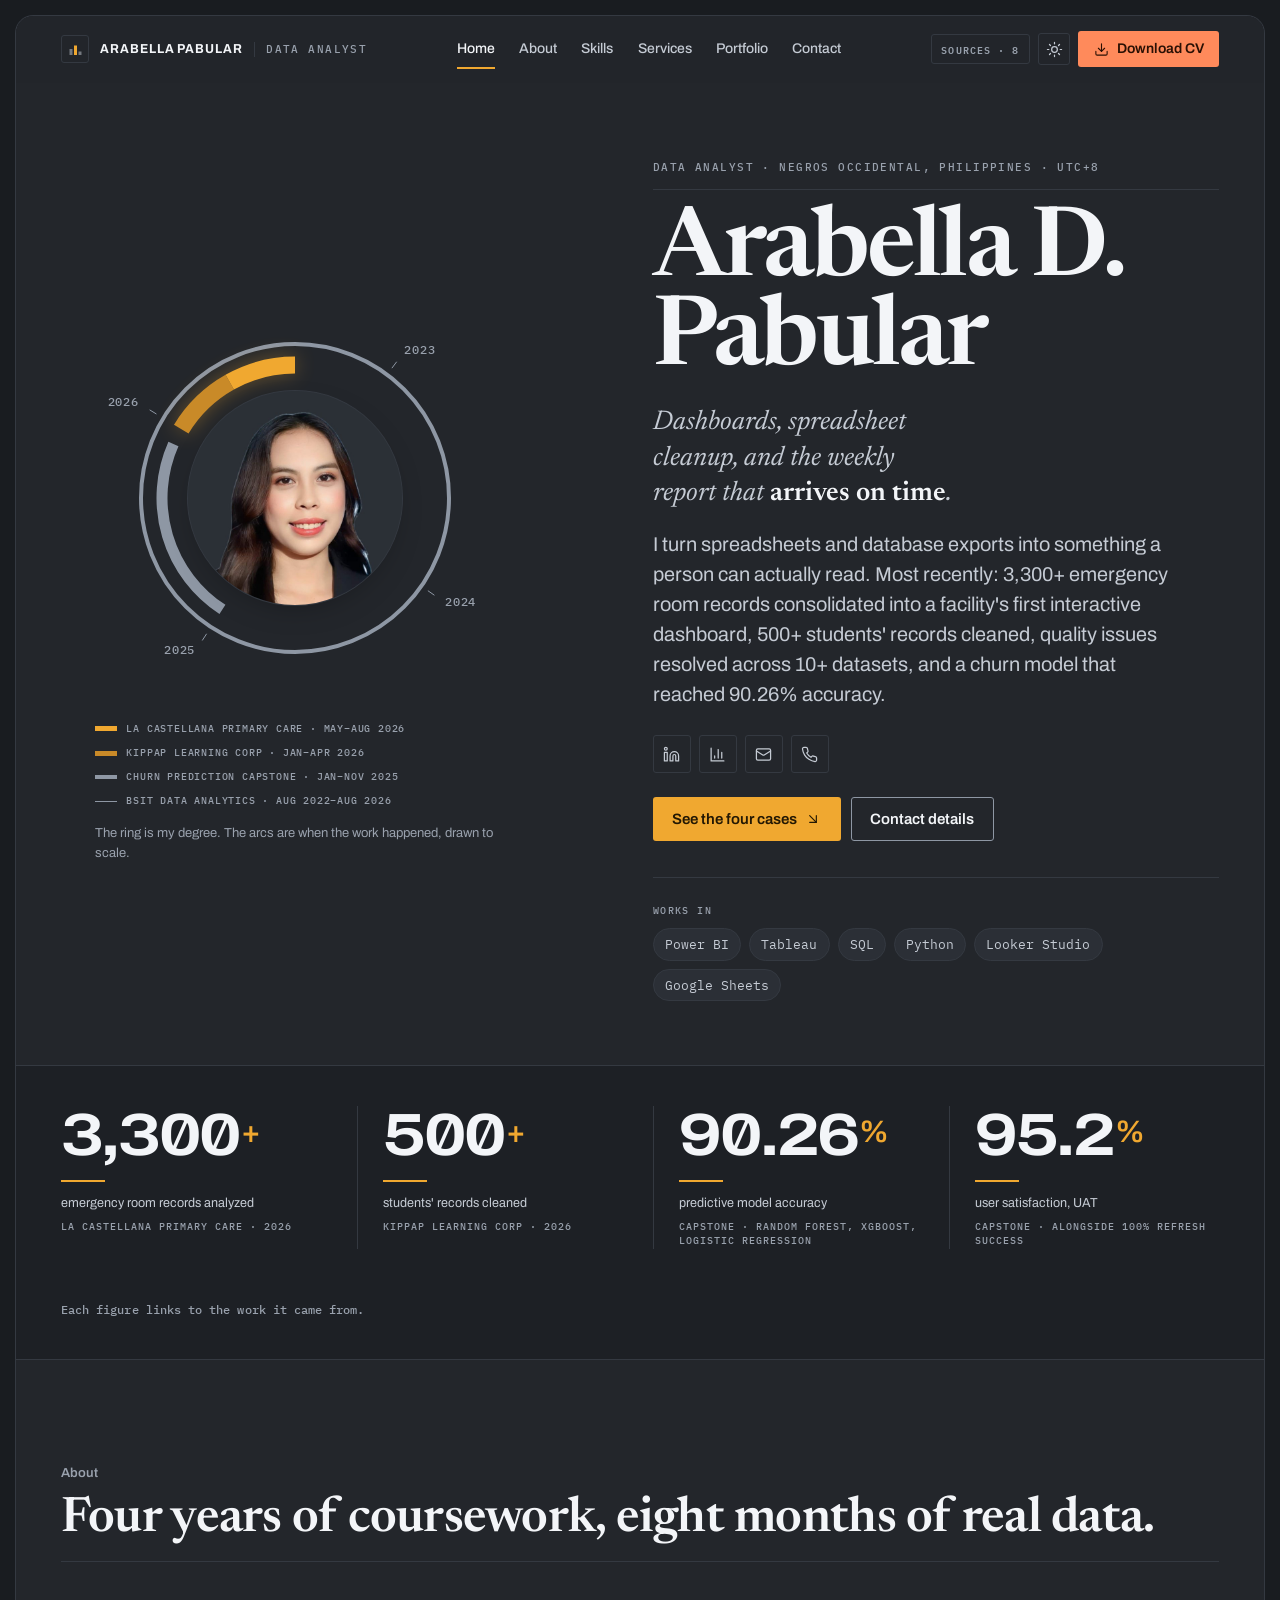
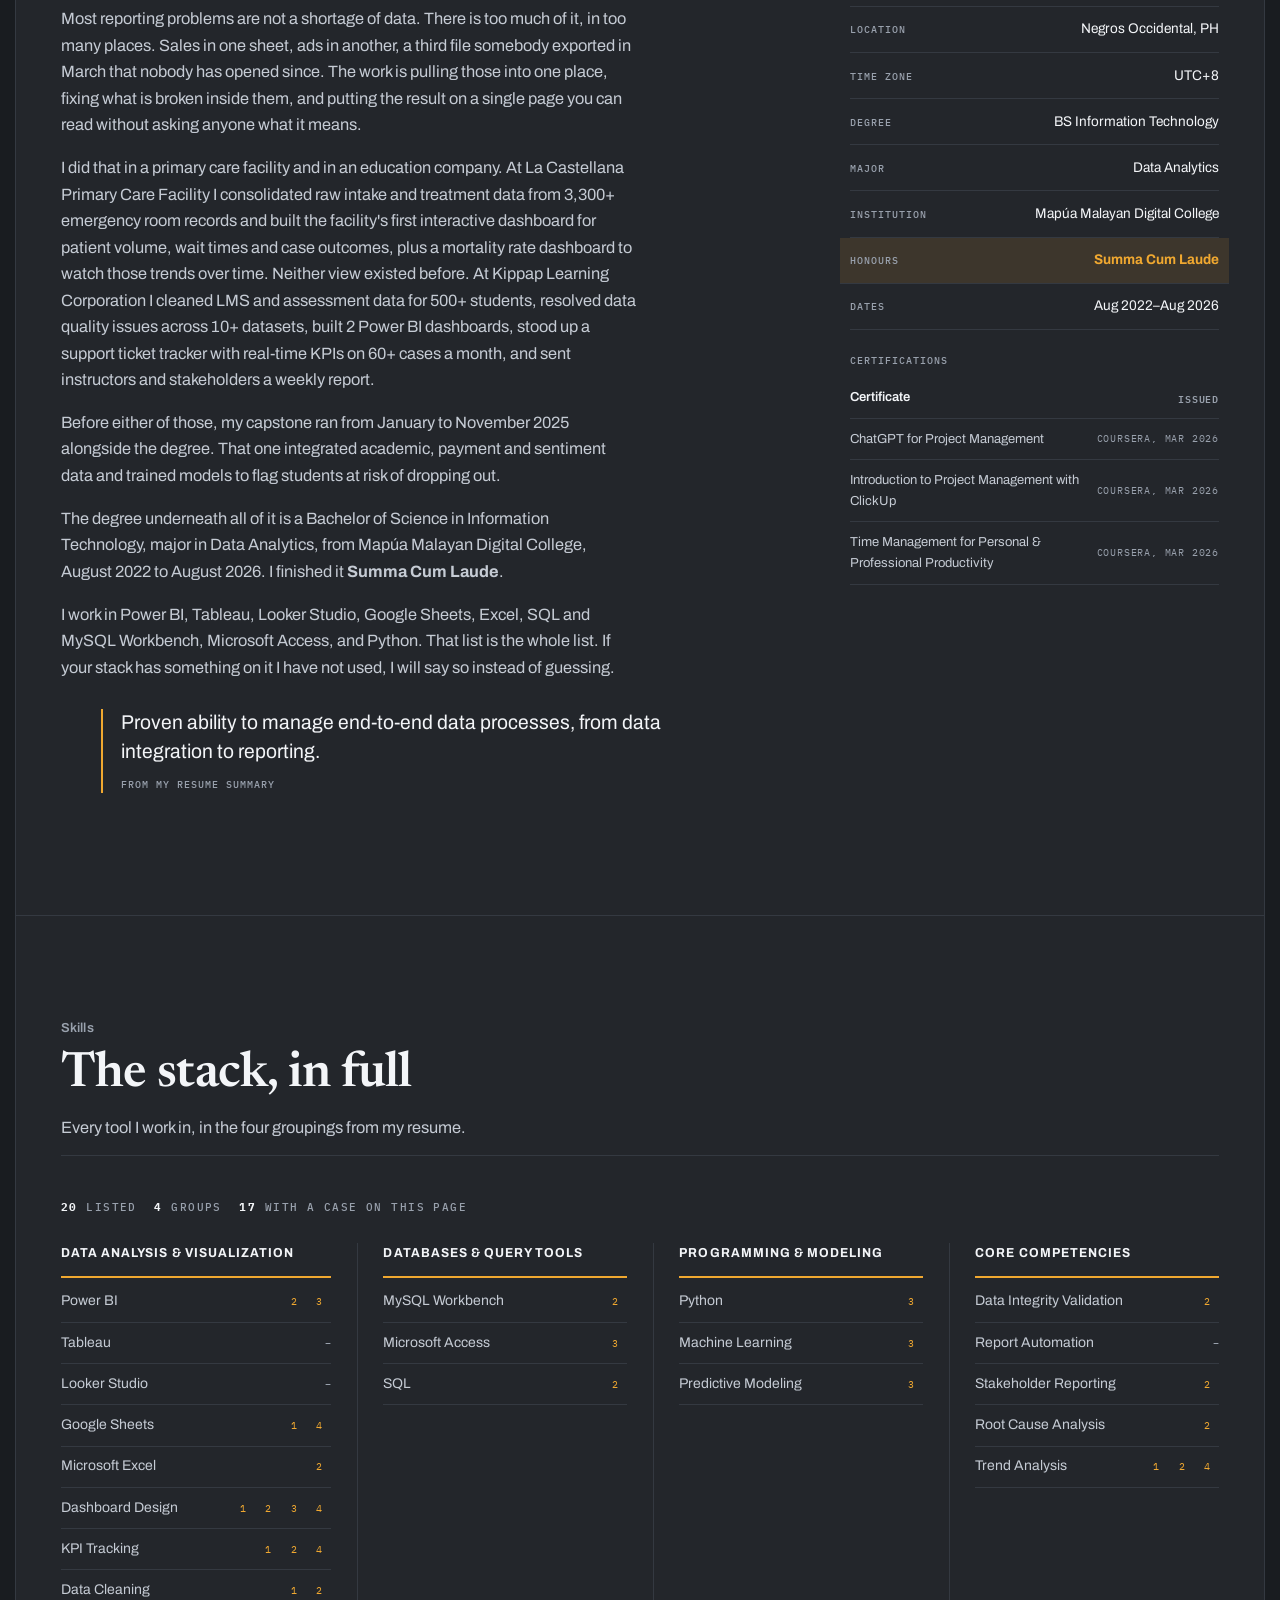
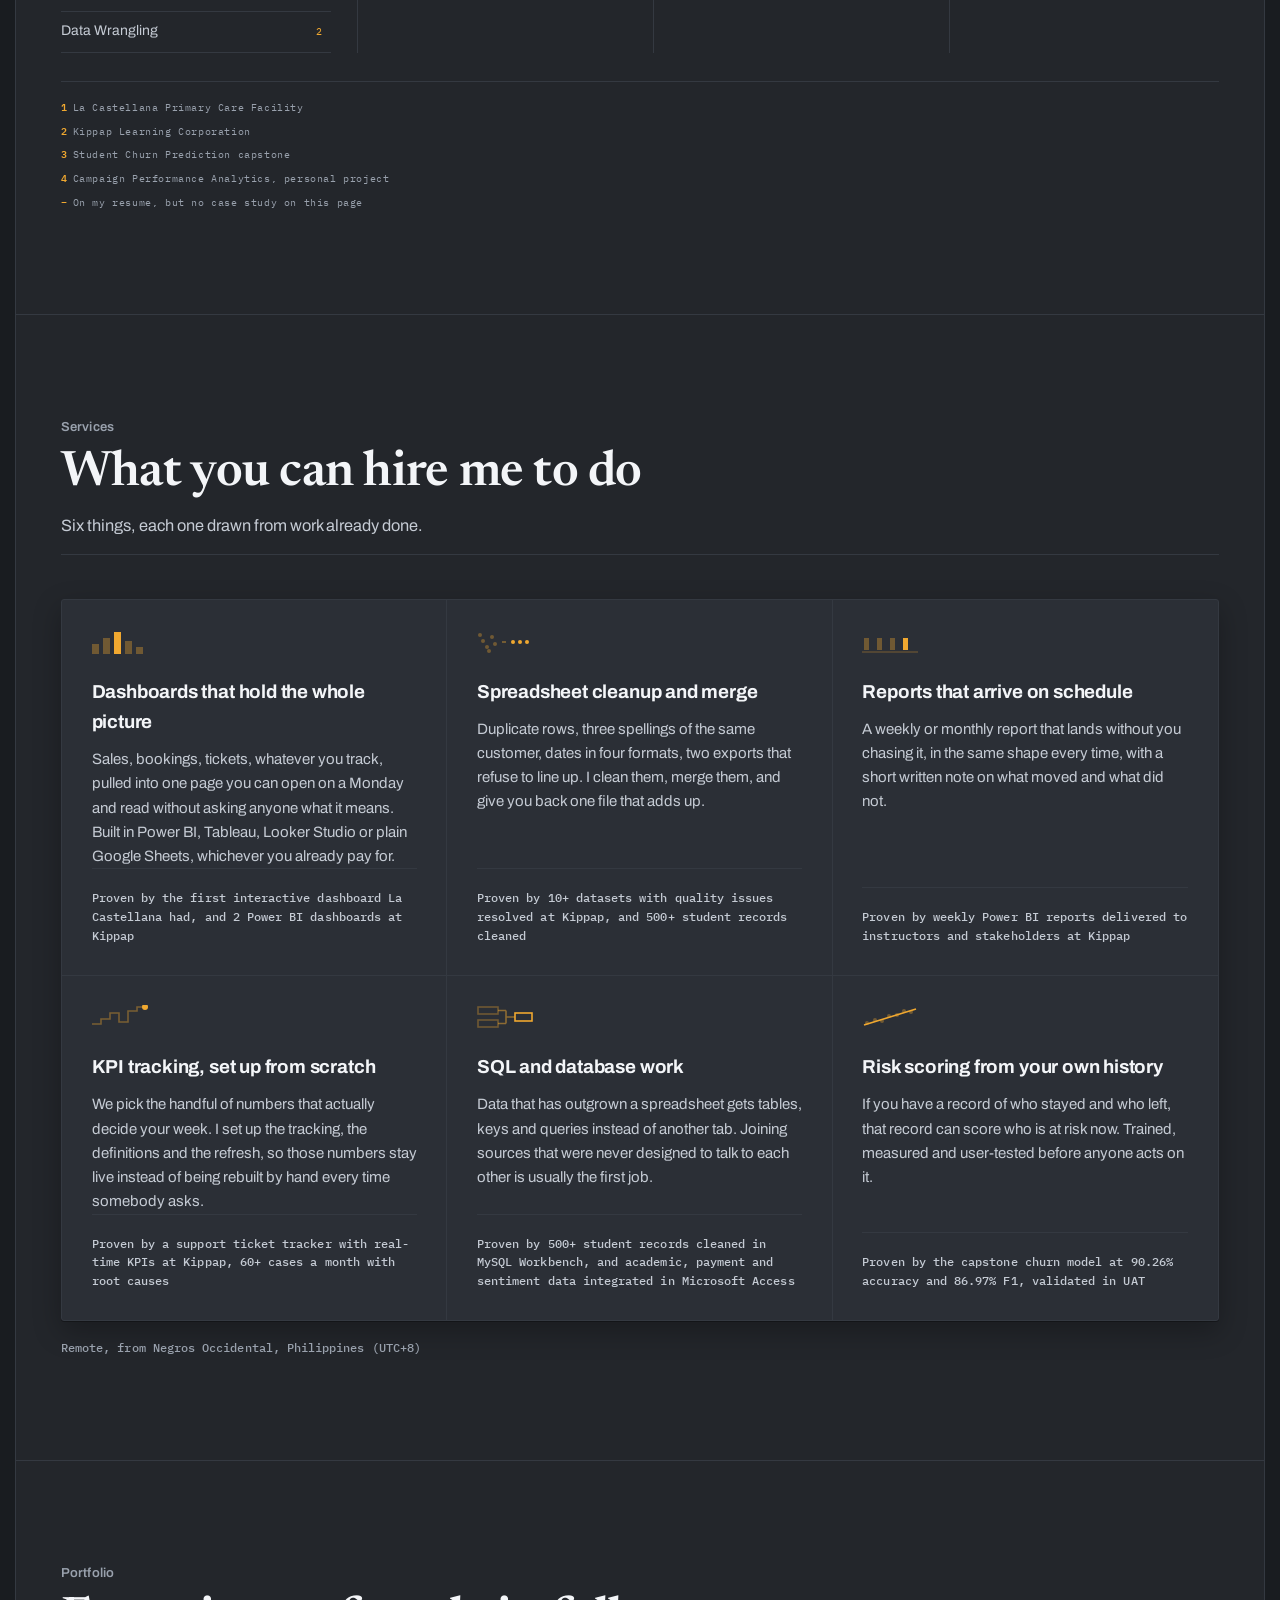
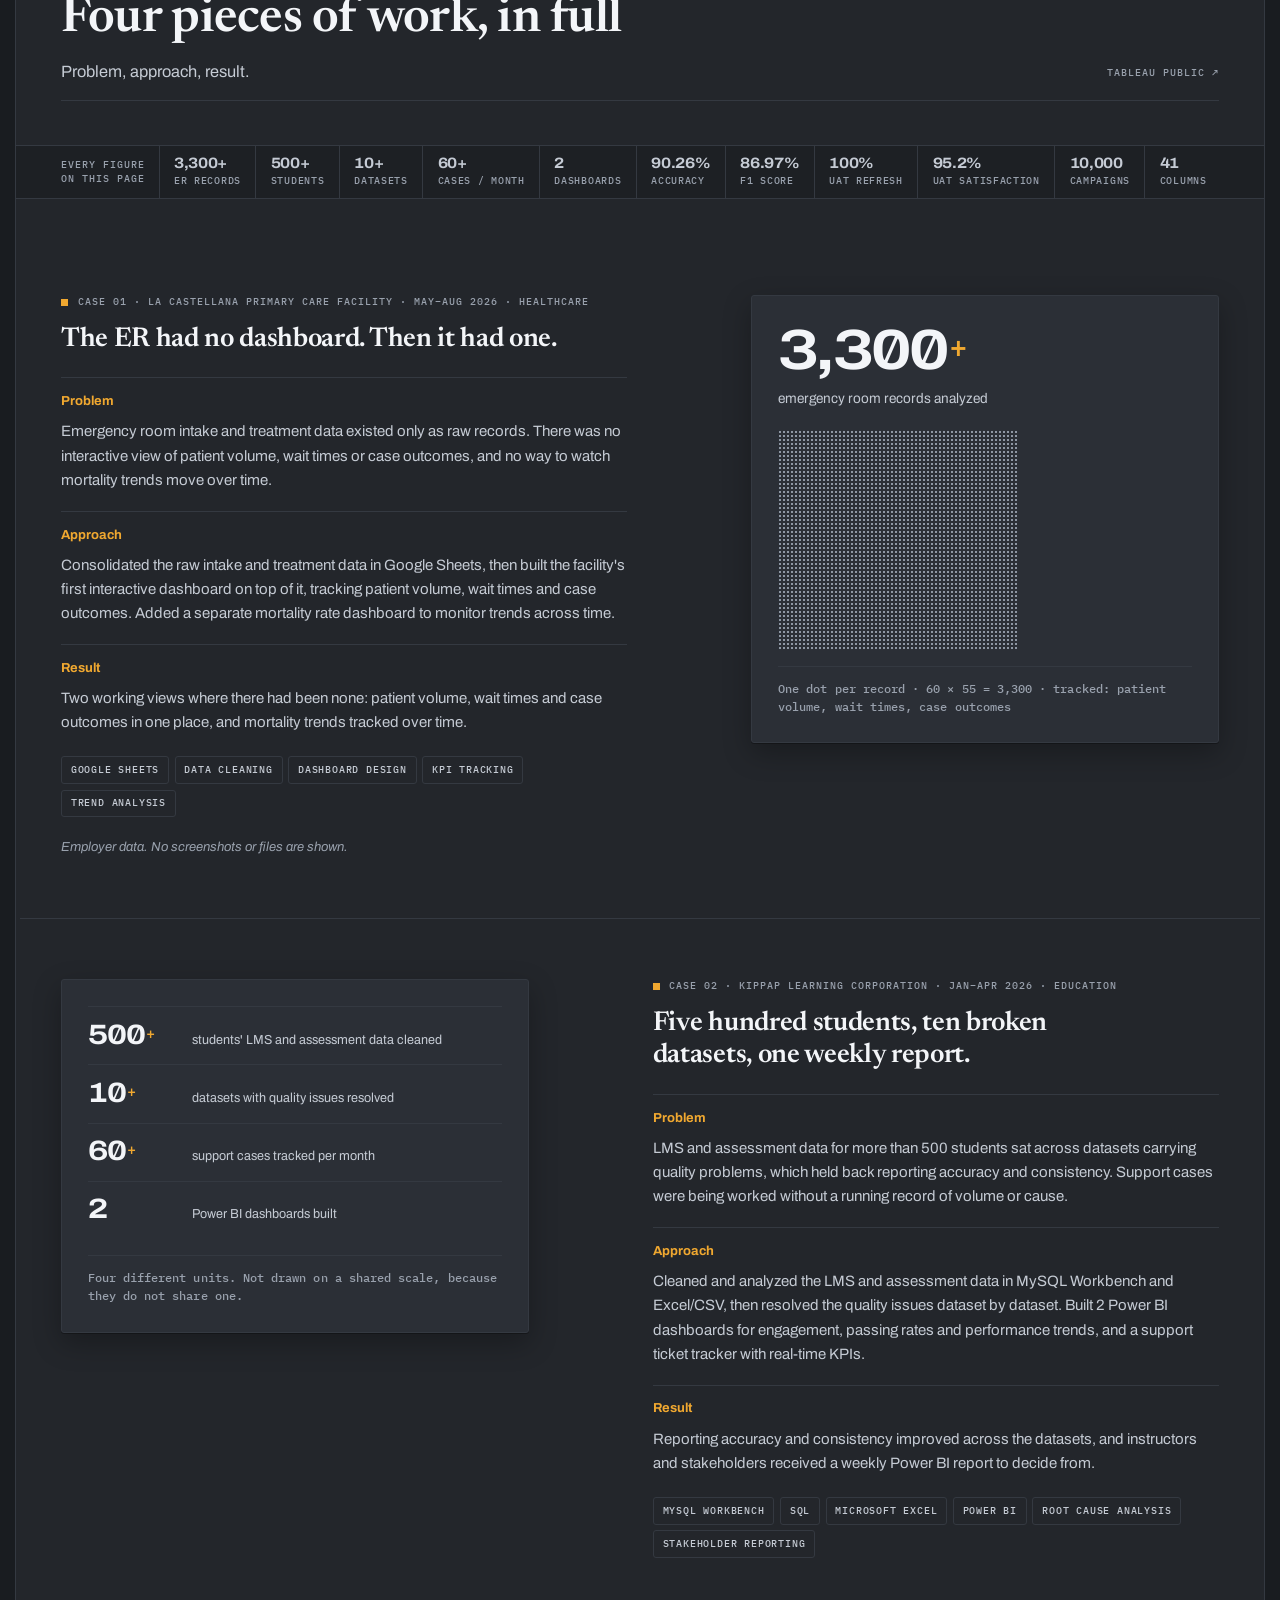
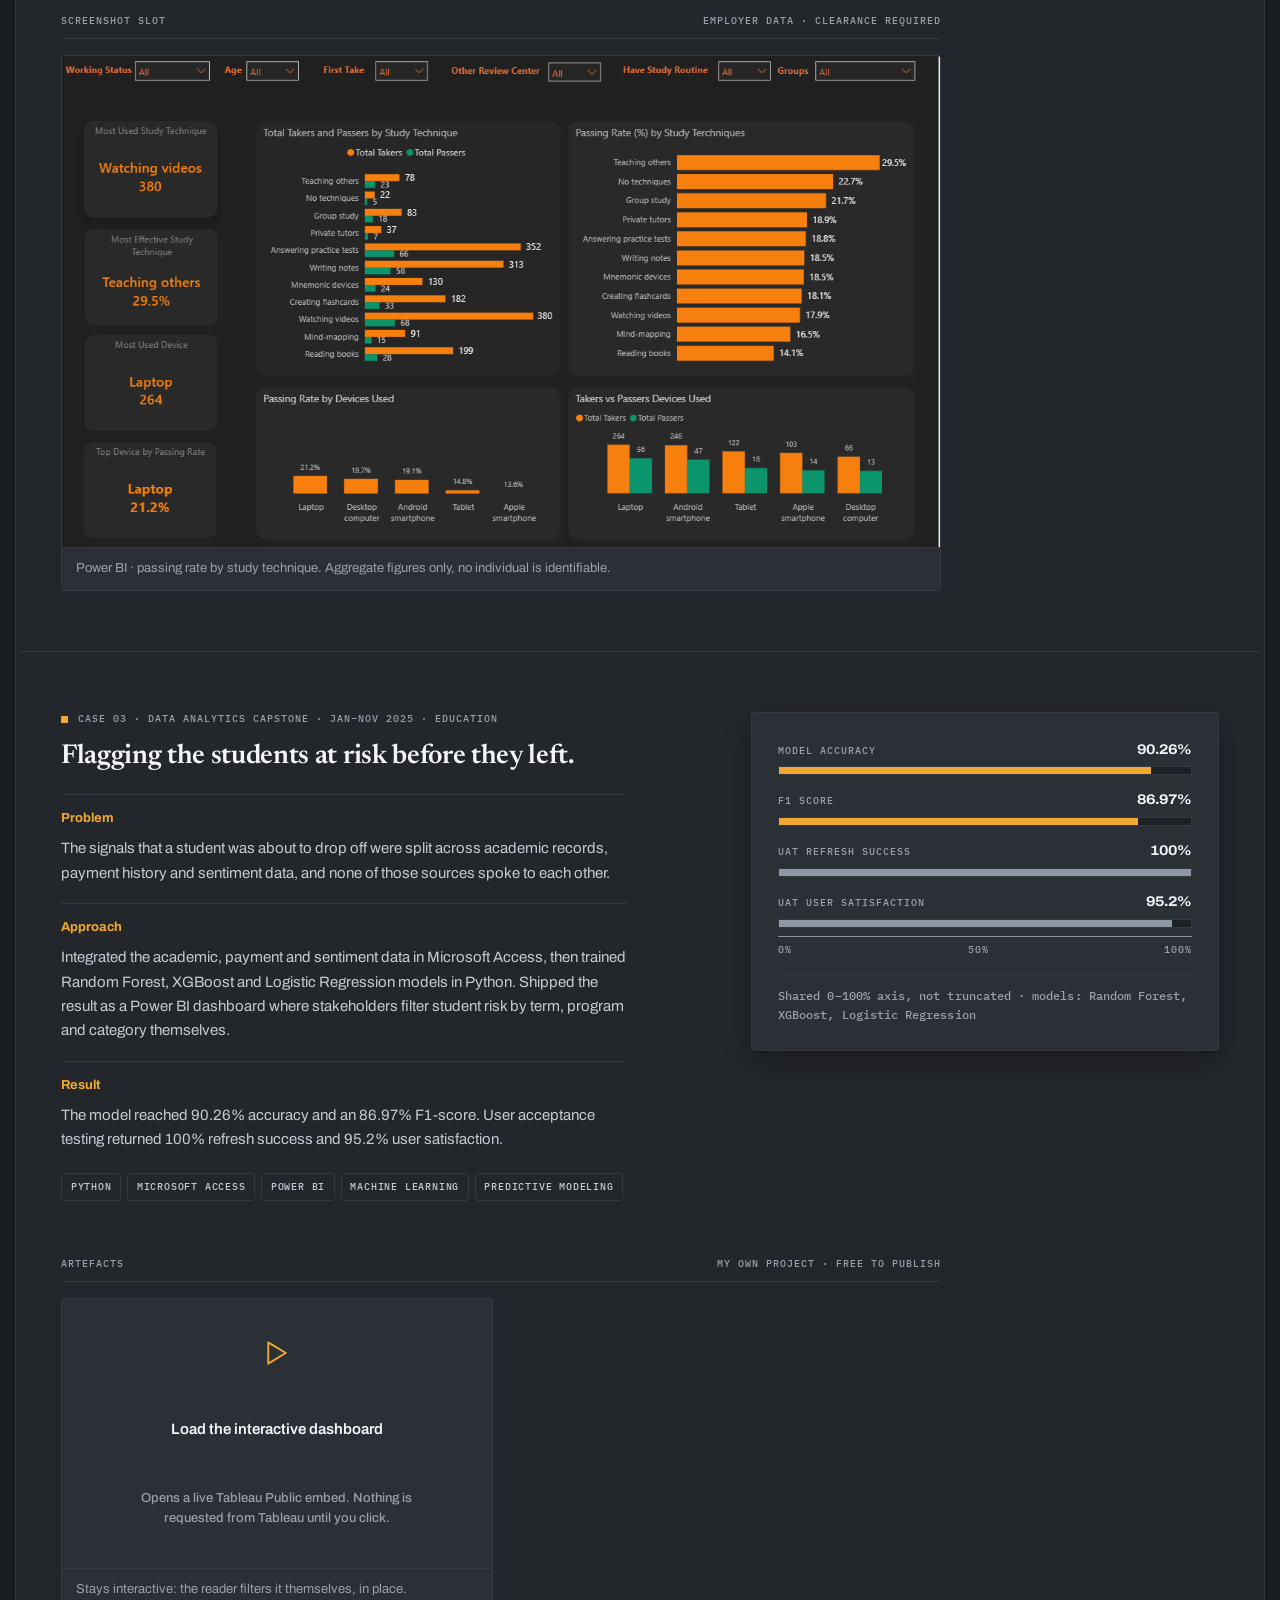
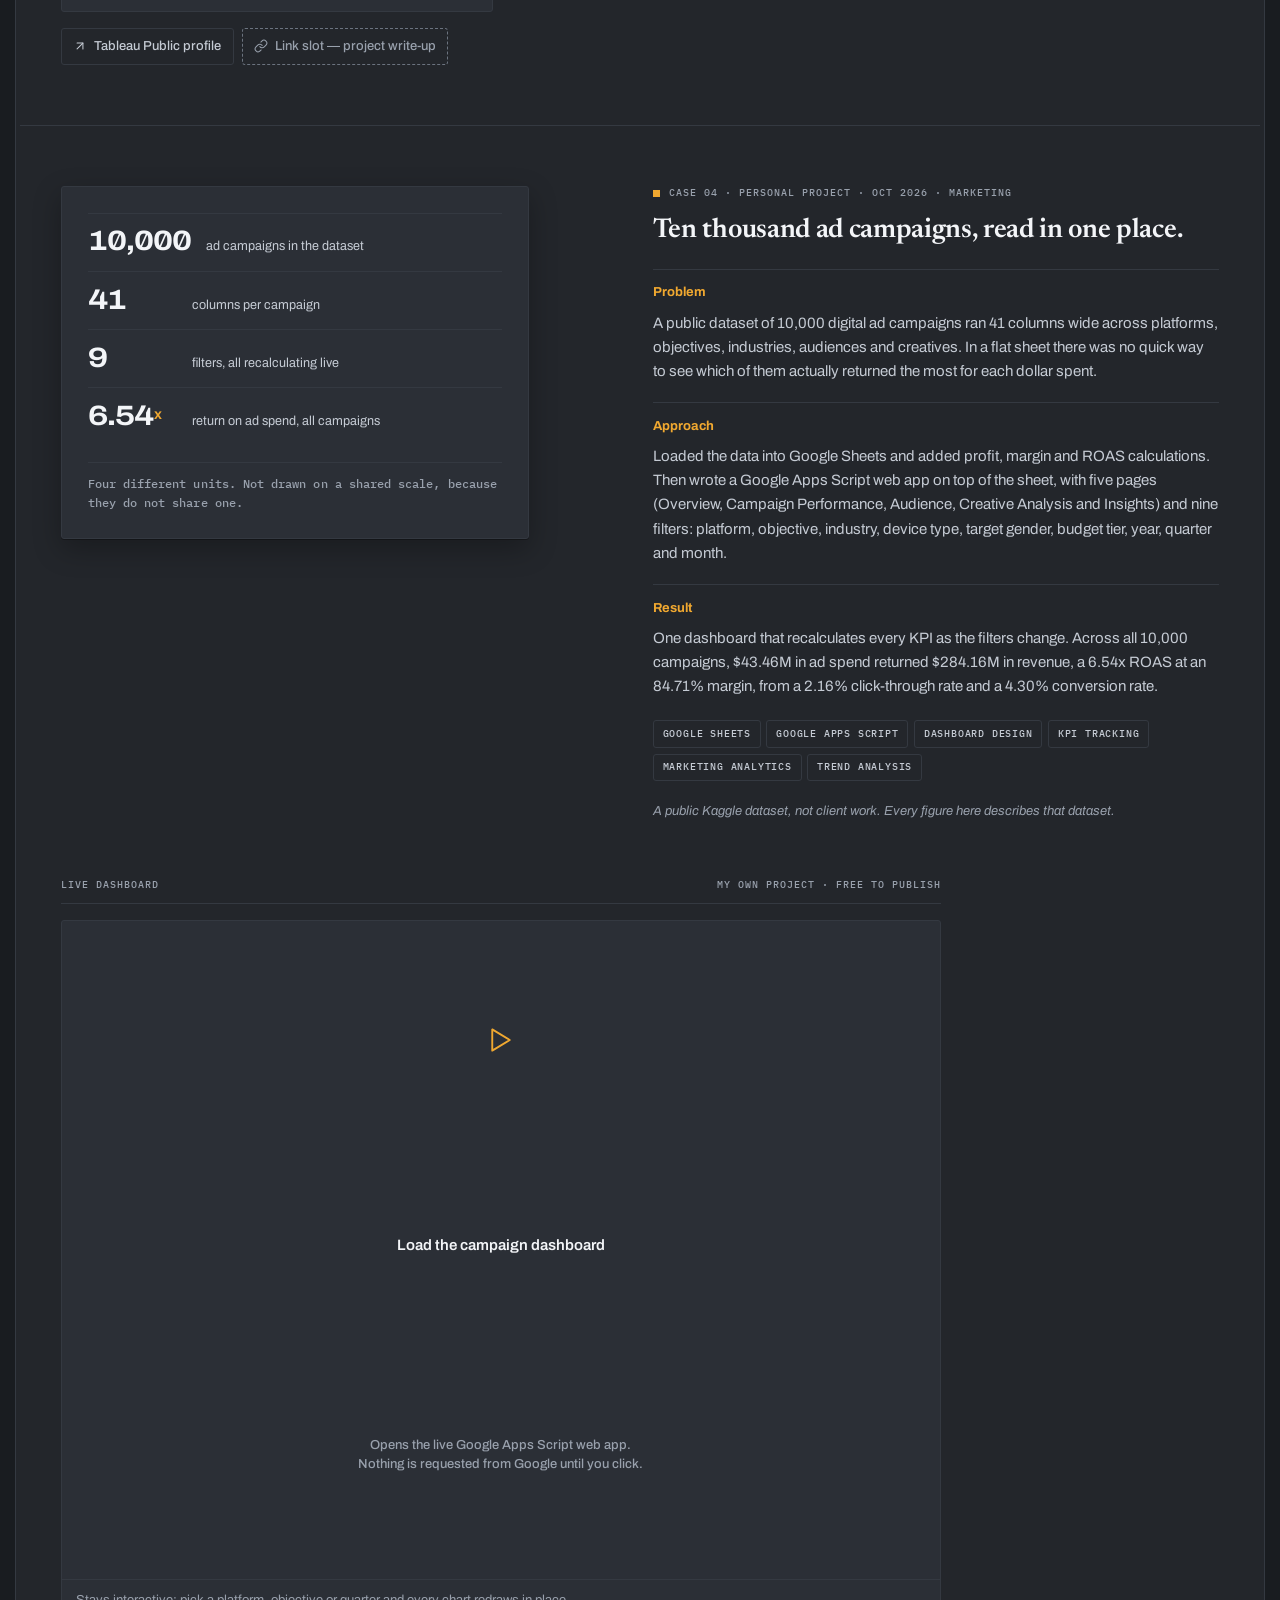
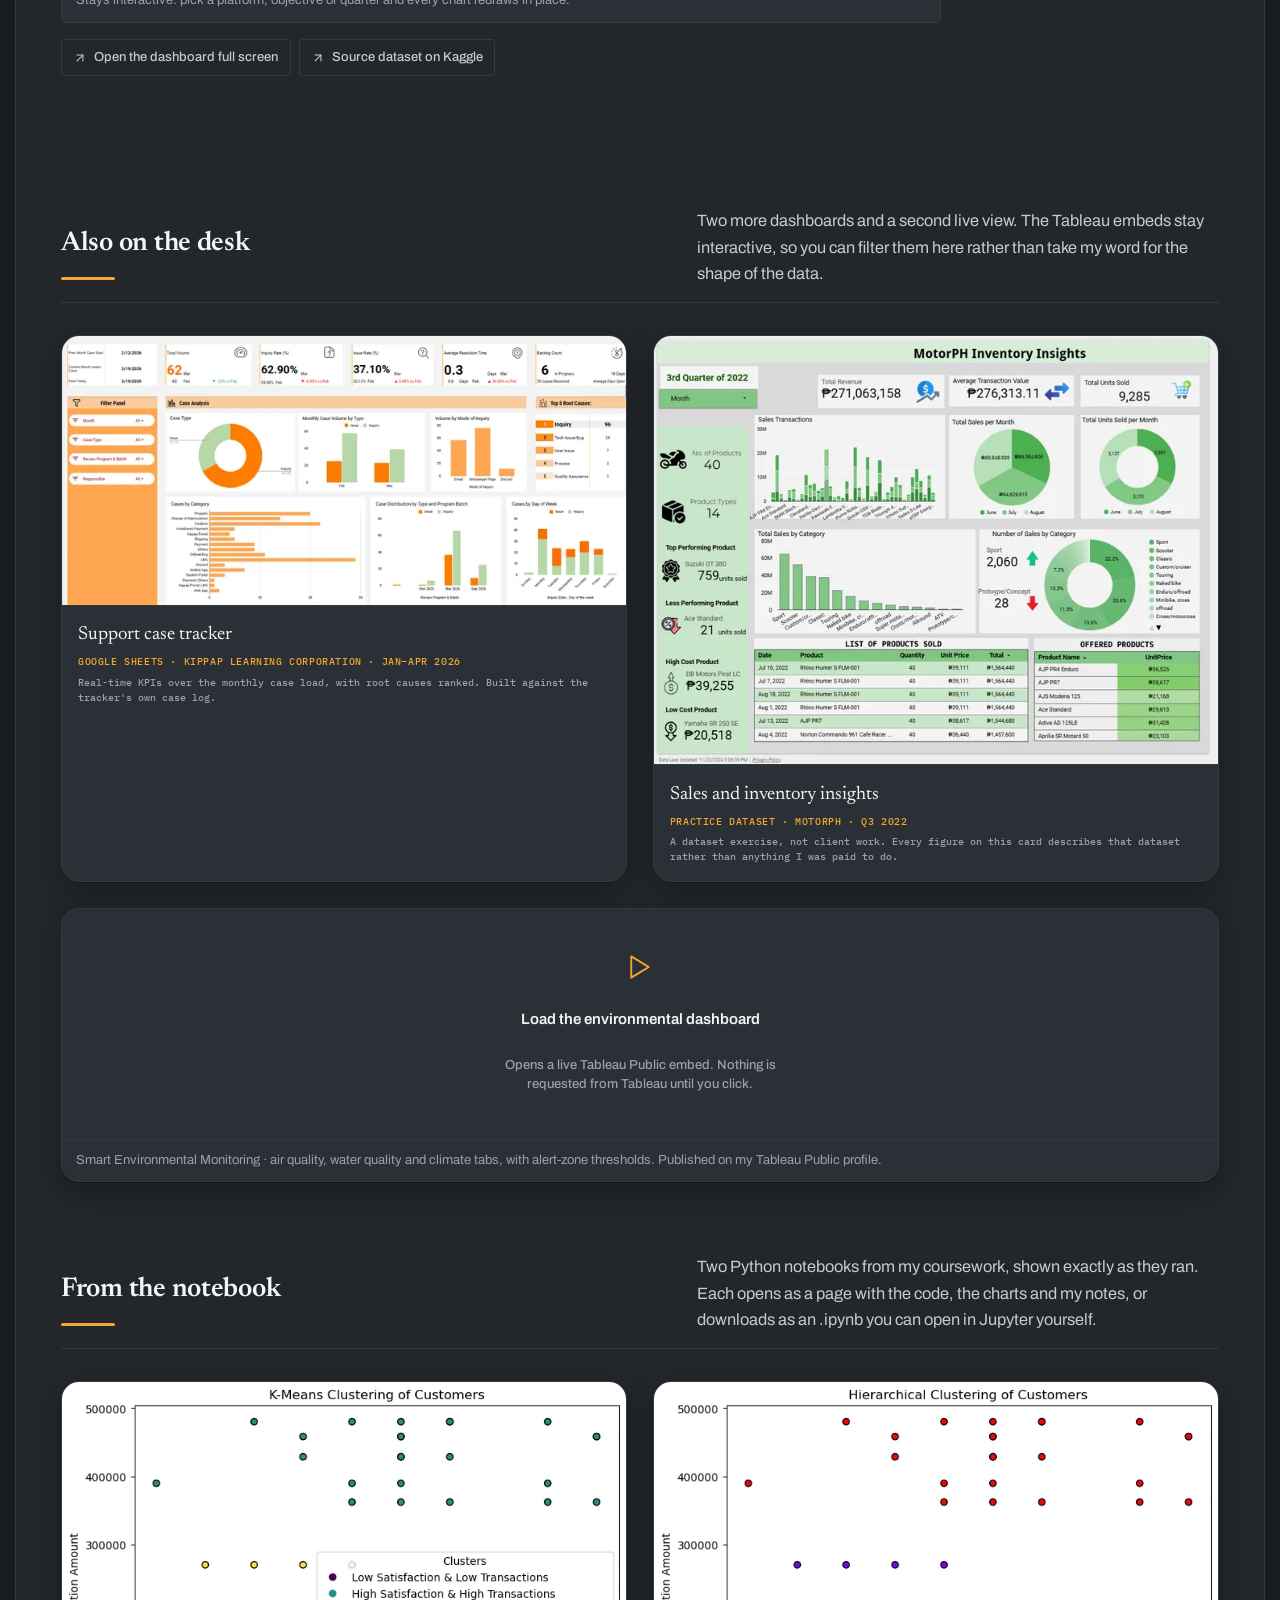
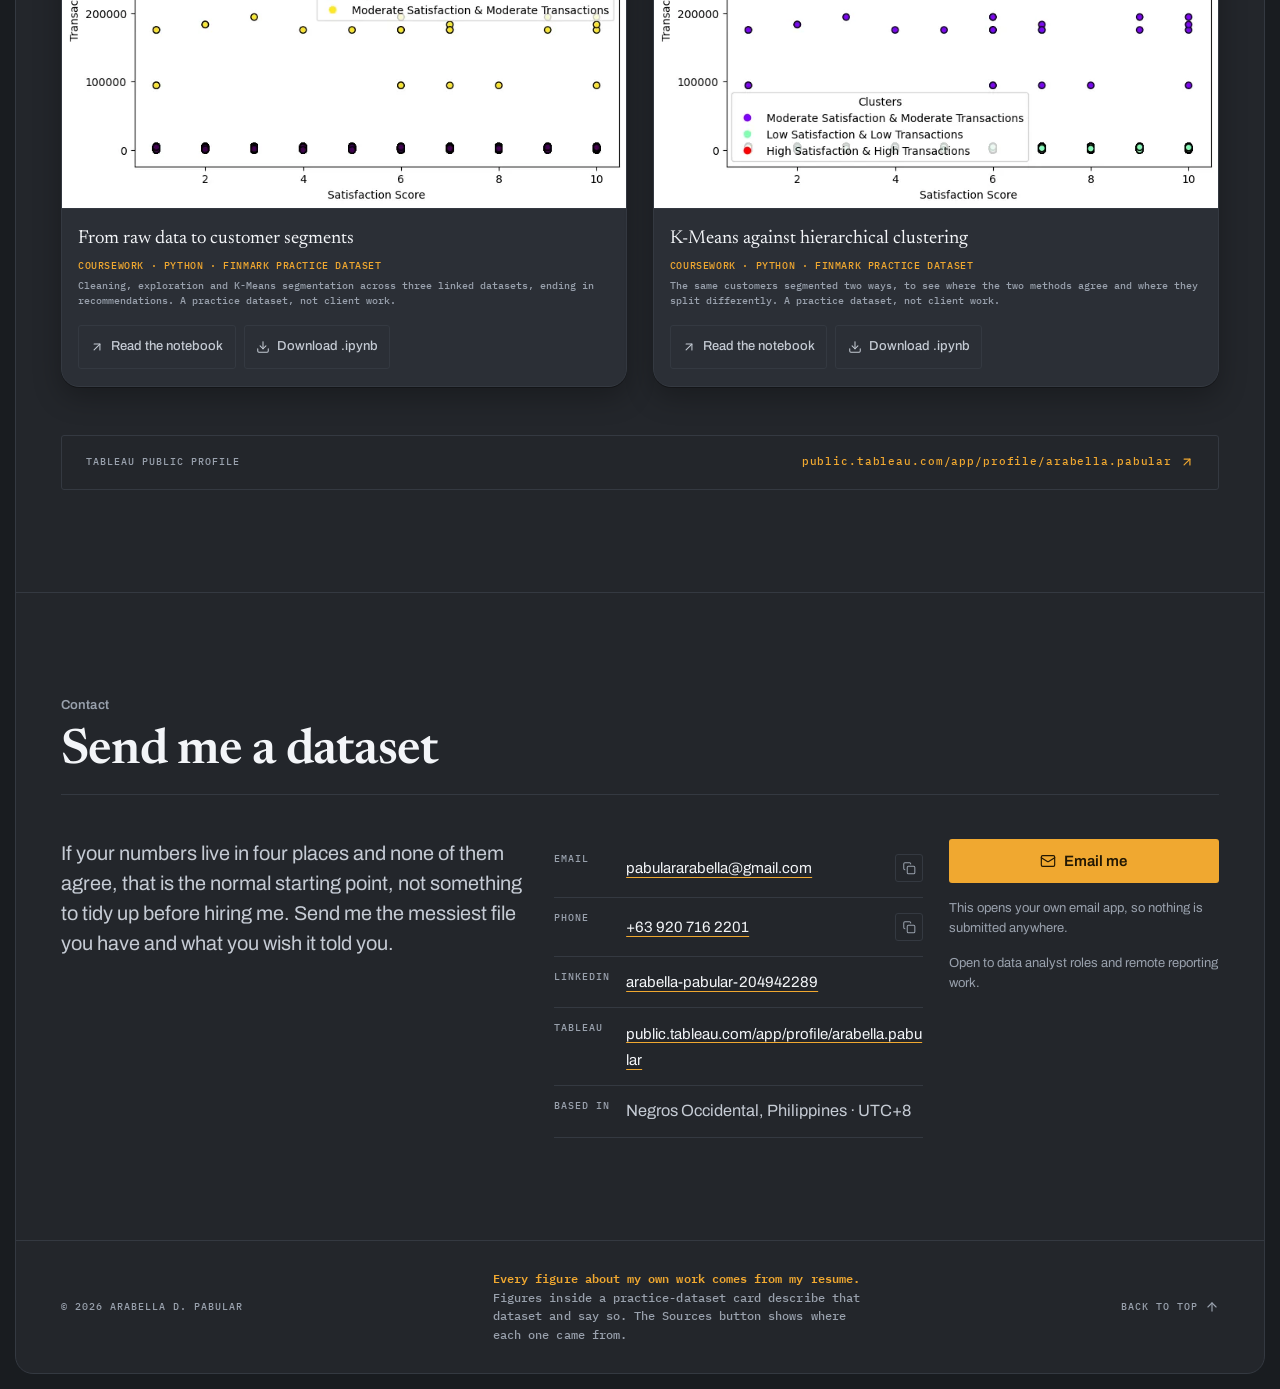
==== commit eb8746f4: "Portfolio update" ====
--- a/index.html
+++ b/index.html
@@ -1,7 +1,7 @@
-<!doctype html><html lang="en"><head><meta charset="utf-8"><meta name="viewport" content="width=device-width,initial-scale=1"><title>Arabella D. Pabular — Data Analyst</title><meta name="description" content="Data Analyst in Negros Occidental, Philippines. Dashboards, spreadsheet cleanup and recurring KPI reporting in Power BI, Tableau, Looker Studio, SQL, Python and Google Sheets."><meta name="author" content="Arabella D. Pabular"><meta name="robots" content="index, follow, max-image-preview:large"><meta name="color-scheme" content="light dark"><meta name="theme-color" content="#23262B"><meta property="og:type" content="profile"><meta property="og:site_name" content="Arabella D. Pabular"><meta property="og:locale" content="en_PH"><meta property="profile:first_name" content="Arabella"><meta property="profile:last_name" content="Pabular"><meta property="og:title" content="Arabella D. Pabular — Data Analyst"><meta property="og:description" content="Dashboards, data cleaning and recurring KPI reporting. 3,300+ ER records analyzed, 500+ student records cleaned, a churn model at 90.26% accuracy."><link rel="canonical" href="https://aetherbella.github.io/"><meta property="og:url" content="https://aetherbella.github.io/"><meta property="og:image" content="https://aetherbella.github.io/assets/img/og.png"><meta property="og:image:width" content="1200"><meta property="og:image:height" content="630"><meta property="og:image:alt" content="Arabella D. Pabular, Data Analyst. 3,300+ emergency room records analyzed, 500+ students' records cleaned, 90.26% predictive model accuracy, 95.2% user satisfaction at UAT."><meta name="twitter:card" content="summary_large_image"><script>!function(){try{document.documentElement.classList.add("js");var t=localStorage.getItem("apab-theme");"dark"!==t&&"light"!==t||document.documentElement.setAttribute("data-theme",t),"on"===localStorage.getItem("apab-sources")&&document.documentElement.classList.add("sources-on")}catch(t){}}()</script><link rel="preconnect" href="https://fonts.googleapis.com"><link rel="preconnect" href="https://fonts.gstatic.com" crossorigin><link rel="preload" as="style" href="https://fonts.googleapis.com/css2?family=Archivo:wdth,wght@62..125,100..900&family=Newsreader:ital,opsz,wght@0,6..72,400..700;1,6..72,400..600&family=IBM+Plex+Mono:wght@400;500;600&display=swap"><link rel="stylesheet" media="print" onload='this.media="all",this.onload=null' href="https://fonts.googleapis.com/css2?family=Archivo:wdth,wght@62..125,100..900&family=Newsreader:ital,opsz,wght@0,6..72,400..700;1,6..72,400..600&family=IBM+Plex+Mono:wght@400;500;600&display=swap"><noscript><link rel="stylesheet" href="https://fonts.googleapis.com/css2?family=Archivo:wdth,wght@62..125,100..900&family=Newsreader:ital,opsz,wght@0,6..72,400..700;1,6..72,400..600&family=IBM+Plex+Mono:wght@400;500;600&display=swap"></noscript><style>@font-face{font-family:"Archivo Fallback";src:local("Arial"),local("Helvetica Neue"),local("Liberation Sans");size-adjust:97%;ascent-override:92%;descent-override:24%}@font-face{font-family:"Newsreader Fallback";src:local("Georgia"),local("Times New Roman"),local("Liberation Serif");size-adjust:104%;ascent-override:96%;descent-override:26%}:root{--ground:#191C20;--paper:#23262B;--paper-raised:#2B2F36;--paper-sunken:#1D2025;--rule:#343941;--rule-strong:#6B737F;--mark-quiet:#8E97A4;--ink:#F3F5F8;--ink-2:#C5CBD4;--ink-3:#99A1AD;--accent:#F0A830;--accent-ink:#231803;--accent-2:#C98A28;--accent-wash:rgba(240, 168, 48, 0.12);--flag:#FF8A5B;--flag-ink:#2A1004;--focus:#FFC96B;--select-bg:rgba(240, 168, 48, 0.28);--shadow-card:0 1px 0 rgba(0, 0, 0, 0.30),0 10px 28px rgba(0, 0, 0, 0.28);--halo-blur:9;--serif:"Newsreader","Newsreader Fallback",Georgia,"Times New Roman",serif;--sans:"Archivo","Archivo Fallback","Helvetica Neue",Arial,sans-serif;--mono:"IBM Plex Mono",ui-monospace,"Cascadia Mono",Menlo,Consolas,monospace;--fs-mega:clamp(2.625rem, 1.28rem + 5.98vw, 6.25rem);--fs-stat:clamp(2.125rem, 1.5rem + 2.78vw, 3.75rem);--fs-display:clamp(2.125rem, 1.57rem + 2.47vw, 3.625rem);--fs-h1:clamp(1.875rem, 1.4rem + 2.11vw, 3.125rem);--fs-h2:clamp(1.3125rem, 1.17rem + 0.65vw, 1.75rem);--fs-h3:clamp(1.0625rem, 1.02rem + 0.19vw, 1.1875rem);--fs-lede:clamp(1.0625rem, 0.99rem + 0.32vw, 1.3125rem);--fs-body:clamp(0.9375rem, 0.91rem + 0.14vw, 1.0625rem);--fs-small:0.8125rem;--fs-label:0.6875rem;--fs-micro:0.625rem;--r-sheet:18px;--r:3px;--gap:clamp(1rem, 2vw, 1.75rem);--pad-x:clamp(1.125rem, 3.2vw, 2.75rem);--nav-h:66px;color-scheme:dark}:root[data-theme=light]{--ground:#E4DED0;--paper:#F7F4EE;--paper-raised:#FFFDF9;--paper-sunken:#EDE8DE;--rule:#DCD5C7;--rule-strong:#B3A992;--mark-quiet:#8A8071;--ink:#141A22;--ink-2:#3D4855;--ink-3:#59646F;--accent:#8A5200;--accent-ink:#FFFBF4;--accent-2:#A9670B;--accent-wash:rgba(138, 82, 0, 0.10);--flag:#C63B14;--flag-ink:#FFF6F2;--focus:#6A3F00;--select-bg:rgba(138, 82, 0, 0.20);--shadow-card:0 1px 0 rgba(20, 26, 34, 0.07),0 8px 22px rgba(20, 26, 34, 0.05);--halo-blur:0;color-scheme:light}*,::after,::before{box-sizing:border-box}[hidden]{display:none!important}html{-webkit-text-size-adjust:100%;text-size-adjust:100%;scroll-behavior:smooth}body{margin:0;background:var(--ground);color:var(--ink-2);font-family:var(--sans);font-size:var(--fs-body);font-stretch:100%;line-height:1.62;-webkit-font-smoothing:antialiased;text-rendering:optimizeLegibility}::selection{background:var(--select-bg);color:var(--ink)}img,svg{max-width:100%}img{height:auto}dd,dl,figure,h1,h2,h3,h4,ol,p,table,ul{margin:0}ol,ul{padding:0;list-style:none}a{color:inherit}button{font:inherit;color:inherit;background:0 0;border:0;cursor:pointer}:where(a,button,input,select,textarea,summary,[tabindex]):focus-visible{outline:2px solid var(--focus);outline-offset:2px;border-radius:2px}.vh{position:absolute;width:1px;height:1px;padding:0;margin:-1px;overflow:hidden;clip-path:inset(50%);white-space:nowrap;border:0}.skip{position:absolute;left:12px;top:-60px;z-index:60;background:var(--accent);color:var(--accent-ink);padding:10px 16px;border-radius:var(--r);font-size:var(--fs-small);font-weight:600;transition:top 140ms ease}.skip:focus{top:12px}.mono{font-family:var(--mono);font-size:var(--fs-label);font-weight:500;letter-spacing:.13em;text-transform:uppercase;line-height:1.35}.micro{font-family:var(--mono);font-size:var(--fs-micro);font-weight:500;letter-spacing:.1em;text-transform:uppercase;color:var(--ink-3);line-height:1.45}.num{font-variant-numeric:tabular-nums lining-nums;font-feature-settings:"tnum" 1,"lnum" 1,"zero" 1;font-stretch:118%;font-weight:700;letter-spacing:-.03em;color:var(--ink)}.num .u{font-size:.52em;font-weight:600;font-stretch:100%;color:var(--accent);vertical-align:.42em;letter-spacing:0;margin-left:.06em}.lede{font-size:var(--fs-lede);line-height:1.5;color:var(--ink-2);max-width:48ch}.prose{max-width:64ch}.prose p+p{margin-top:1em}.prose .cite{margin-top:0}.sources-on .prose .cite{margin-top:1em}.sheet{margin:clamp(.5rem,1.2vw,1rem);border:1px solid var(--rule);border-radius:var(--r-sheet);background:var(--paper);overflow:clip;isolation:isolate}.shell{display:grid;grid-template-columns:repeat(12,minmax(0,1fr));column-gap:var(--gap);max-width:1240px;margin-inline:auto;padding-inline:var(--pad-x)}:where(.shell)>*{grid-column:1/-1}.section{padding-block:clamp(3.5rem,8vw,6.5rem)}.section+.section{border-top:1px solid var(--rule)}:where(section,footer,article)[id]{scroll-margin-top:calc(var(--nav-h) + 16px)}.s-head{display:grid;grid-template-columns:minmax(0,1fr) auto;align-items:end;gap:.75rem var(--gap);margin-bottom:clamp(1.75rem,3.5vw,2.75rem);padding-bottom:.9rem;border-bottom:1px solid var(--rule)}.s-index{display:block;margin-bottom:.55rem;color:var(--ink-3);font-family:var(--sans);font-size:var(--fs-small);font-weight:600;letter-spacing:.01em}.s-title{font-family:var(--serif);font-size:var(--fs-h1);font-weight:600;font-optical-sizing:auto;font-variation-settings:"opsz" 36;line-height:1.1;letter-spacing:-.015em;color:var(--ink);text-wrap:balance}.s-aside{color:var(--ink-3);text-align:right;text-decoration:none}.s-aside:hover{color:var(--ink)}.s-stand{margin-top:.75rem;color:var(--ink-2);font-size:var(--fs-body);max-width:56ch}.nav{position:sticky;top:0;z-index:30;background:color-mix(in oklab,var(--paper) 88%,transparent);backdrop-filter:blur(12px) saturate(1.15);-webkit-backdrop-filter:blur(12px) saturate(1.15);will-change:backdrop-filter;border-bottom:1px solid transparent;transition:border-color 180ms ease,background-color 180ms ease}.nav[data-stuck=true]{border-bottom-color:var(--rule)}.nav-inner{display:flex;align-items:center;justify-content:space-between;gap:var(--gap);min-height:var(--nav-h)}.brand{display:flex;align-items:center;gap:.7rem;text-decoration:none}.brand:hover .brand-name{color:var(--accent)}.brand-mark{width:28px;height:28px;flex:none;border:1px solid var(--rule);border-radius:var(--r);display:grid;place-items:center}.brand-name{font-weight:700;font-stretch:92%;font-size:.8125rem;letter-spacing:.07em;text-transform:uppercase;color:var(--ink);white-space:nowrap}.brand-role{color:var(--ink-3);border-left:1px solid var(--rule);padding-left:.7rem}.nav-links{display:flex;align-items:center;gap:clamp(.9rem,1.9vw,1.75rem);position:relative}.nav-links a{text-decoration:none;color:var(--ink-2);font-family:var(--sans);font-size:.875rem;font-weight:500;letter-spacing:0;text-transform:none;padding-block:0.4rem;transition:color 160ms ease}.nav-links a:hover,.nav-links a[aria-current=true]{color:var(--ink)}.nav-ind{position:absolute;bottom:-2px;left:0;height:2px;width:0;background:var(--accent);transform:translateX(0);transition:transform 260ms cubic-bezier(.65,0,.35,1),width 260ms cubic-bezier(.65,0,.35,1),opacity .2s;opacity:0;pointer-events:none}.nav-ind[data-on=true]{opacity:1}.nav-tools{display:flex;align-items:center;gap:.5rem}.pill{display:inline-flex;align-items:center;gap:.4rem;height:30px;padding:0 .6rem;border:1px solid var(--rule);border-radius:var(--r);color:var(--ink-3);font-family:var(--mono);font-size:var(--fs-micro);font-weight:600;letter-spacing:.12em;text-transform:uppercase;transition:border-color 160ms ease,color 160ms ease}.pill:hover{border-color:var(--accent);color:var(--ink)}.pill[aria-pressed=true]{background:var(--accent);border-color:var(--accent);color:var(--accent-ink)}.pill[aria-pressed=true]:hover{box-shadow:0 0 0 3px var(--accent-wash)}.pill .n{font-variant-numeric:tabular-nums}.icon-btn{width:32px;height:32px;display:grid;place-items:center;border:1px solid var(--rule);border-radius:var(--r);color:var(--ink-2);transition:border-color 160ms ease,color 160ms ease}.icon-btn:hover{border-color:var(--accent);color:var(--ink)}.btn{display:inline-flex;align-items:center;justify-content:center;gap:.5rem;height:44px;padding:0 1.15rem;border-radius:var(--r);border:1px solid transparent;font-weight:600;font-size:.9375rem;font-stretch:100%;text-decoration:none;white-space:nowrap;transition:transform 160ms ease,border-color 160ms ease,box-shadow 160ms ease}.btn:hover{transform:translateY(-1px)}.btn-primary{background:var(--accent);color:var(--accent-ink)}.btn-primary:hover{box-shadow:0 0 0 3px var(--accent-wash)}.btn-flag{background:var(--flag);color:var(--flag-ink);height:36px;padding:0 .9rem;font-size:.875rem}.btn-flag:hover{box-shadow:0 0 0 3px color-mix(in srgb,var(--flag) 22%,transparent)}.btn-ghost{border-color:var(--mark-quiet);color:var(--ink)}.btn-ghost:hover{border-color:var(--accent)}.nav-toggle{display:none}.hero{padding-block:clamp(2.5rem,6vw,5rem) clamp(2.5rem,5vw,4rem);align-items:center;row-gap:clamp(2.25rem,5vw,3rem)}.hero-figure{grid-column:1/6;justify-self:center;width:100%;max-width:400px}.hero-text{grid-column:7/13}.eyebrow{color:var(--ink-3)}.hero-rule{height:1px;background:var(--rule);margin-top:.9rem}.hero-name{margin-top:1.1rem;font-family:var(--serif);font-size:var(--fs-mega);font-weight:600;font-optical-sizing:auto;font-variation-settings:"opsz" 60;line-height:.92;letter-spacing:-.028em;color:var(--ink)}.hero-name .fam{display:block}.hero-deck{margin-top:1.15rem;font-family:var(--serif);font-size:var(--fs-h2);font-weight:400;font-style:italic;font-optical-sizing:auto;line-height:1.32;color:var(--ink-2);max-width:26ch;text-wrap:balance}.hero-deck em{font-style:normal;font-weight:600;color:var(--ink)}.hero-para{margin-top:1.15rem}.hero-links{display:flex;gap:.5rem;margin-top:1.6rem}.hero-links a{width:38px;height:38px;display:grid;place-items:center;border:1px solid var(--rule);border-radius:var(--r);color:var(--ink-2);transition:border-color 160ms ease,color 160ms ease,transform 160ms ease}.hero-links a:hover{border-color:var(--accent);color:var(--ink);transform:translateY(-1px)}.hero-cta{display:flex;flex-wrap:wrap;gap:.65rem;margin-top:1.5rem}.dial{display:block;width:100%;height:auto;overflow:visible}.d-track{stroke:var(--mark-quiet)}.d-ticks line{stroke:var(--mark-quiet);stroke-width:1}.d-ticklabels text{fill:var(--ink-3);font-family:var(--mono);font-size:12px;font-weight:500;letter-spacing:.06em;dominant-baseline:middle}.d-arcs circle,.d-halo circle{fill:none;stroke-linecap:butt}.arc-capstone{stroke:var(--mark-quiet)}.arc-lacast{stroke:var(--accent)}.arc-kippap{stroke:var(--accent-2)}.d-halo{opacity:calc(var(--halo-blur) * .038);transition:opacity .5s ease .7s}.js .dial:not([data-drawn=true]) .d-halo{opacity:0}.d-halo circle{stroke:var(--accent)}.d-plate{fill:var(--paper-raised);stroke:var(--rule);stroke-width:1}.dial-key{margin-top:1.4rem;display:grid;gap:.5rem}.dial-key li{display:grid;grid-template-columns:22px 1fr;align-items:center;gap:.6rem;font-family:var(--mono);font-size:var(--fs-micro);font-weight:500;letter-spacing:.08em;text-transform:uppercase;color:var(--ink-3)}.dial-key .k{height:0;border-top-style:solid}.k-lacast{border-top-width:5px;border-top-color:var(--accent)}.k-kippap{border-top-width:5px;border-top-color:var(--accent-2)}.k-capstone{border-top-width:4px;border-top-color:var(--mark-quiet)}.k-degree{border-top-width:1px;border-top-color:var(--mark-quiet)}.dial-note{margin-top:.9rem;color:var(--ink-3);font-size:var(--fs-small);line-height:1.5}.stats{background:var(--paper-sunken);border-block:1px solid var(--rule)}.stats-inner{padding-block:clamp(1.75rem,3.4vw,2.5rem);row-gap:1.75rem}.stat{grid-column:span 3;display:block;text-decoration:none}.stat+.stat{border-left:1px solid var(--rule);padding-left:var(--gap)}.stat .num{display:block;font-size:var(--fs-stat);line-height:1}.stat .bar{display:block;height:2px;width:44px;background:var(--accent);margin-top:.85rem;transform:scaleX(1);transform-origin:left;transition:transform .7s cubic-bezier(.22,.61,.36,1)}.js .stats[data-in=true] .stat .bar{animation-name:grow-x;animation-duration:.7s;animation-timing-function:cubic-bezier(.22,.61,.36,1);animation-fill-mode:both}@keyframes grow-x{from{transform:scaleX(0)}to{transform:scaleX(1)}}.stat:nth-child(2) .bar{animation-delay:80ms}.stat:nth-child(3) .bar{animation-delay:160ms}.stat:nth-child(4) .bar{animation-delay:240ms}.stat .lab{display:block;margin-top:.75rem;color:var(--ink-2);font-size:.8125rem;font-stretch:96%;line-height:1.4}.stat .src{display:block;margin-top:.5rem}.stat:hover .num{color:var(--accent)}.stats-foot{margin-top:1.5rem;color:var(--ink-3)}.about-body{row-gap:clamp(2rem,4vw,2.75rem)}.about-prose{grid-column:1/8}.about-side{grid-column:9/13}.ledger{border-top:1px solid var(--rule)}.ledger div{display:grid;grid-template-columns:minmax(0,1fr) auto;gap:1rem;align-items:baseline;padding-block:0.7rem;border-bottom:1px solid var(--rule)}.ledger dt{color:var(--ink-3);font-family:var(--mono);font-size:var(--fs-micro);font-weight:500;letter-spacing:.1em;text-transform:uppercase}.ledger dd{margin:0;color:var(--ink);font-size:.875rem;text-align:right;font-stretch:96%}.ledger .hi{background:var(--accent-wash);margin-inline:-0.6rem;padding-inline:0.6rem}.ledger .hi dd{color:var(--accent);font-weight:700}.pullquote{margin-top:1.75rem;padding-left:1.1rem;border-left:2px solid var(--accent);font-size:var(--fs-lede);line-height:1.45;color:var(--ink);font-stretch:96%}.pullquote cite{display:block;margin-top:.7rem;font-style:normal}.certs{width:100%;border-collapse:collapse;margin-top:1.5rem}.certs caption{text-align:left;color:var(--ink-3);padding-bottom:.6rem}.certs td,.certs th{text-align:left;padding:.6rem .75rem .6rem 0;border-bottom:1px solid var(--rule);font-size:.8125rem;font-weight:400;color:var(--ink-2)}.certs th{color:var(--ink);font-weight:600}.certs td:last-child,.certs th:last-child{text-align:right;padding-right:0;font-family:var(--mono);font-size:var(--fs-micro);letter-spacing:.08em;text-transform:uppercase;color:var(--ink-3);white-space:nowrap}.counts{display:flex;flex-wrap:wrap;gap:.35rem 1.1rem;margin-bottom:1.75rem;color:var(--ink-3)}.counts b{color:var(--ink);font-variant-numeric:tabular-nums;font-stretch:110%}.matrix{row-gap:2rem}.skillgroup{grid-column:span 3}.skillgroup+.skillgroup{border-left:1px solid var(--rule);padding-left:var(--gap)}.skillgroup h3{font-family:var(--sans);font-size:.8125rem;font-weight:700;font-stretch:92%;letter-spacing:.08em;text-transform:uppercase;color:var(--ink);padding-bottom:.7rem;margin-bottom:.25rem;border-bottom:2px solid var(--accent)}.skillgroup li{display:grid;grid-template-columns:minmax(0,1fr) auto;align-items:baseline;gap:.5rem;padding-block:0.55rem;border-bottom:1px solid var(--rule);font-size:.875rem;color:var(--ink-2)}.skillgroup .fn{display:inline-flex;justify-content:flex-end;align-items:center;gap:.15em;min-width:3ch;font-family:var(--mono);font-size:var(--fs-micro);color:var(--ink-3)}.skillgroup .fn a{display:inline-grid;place-items:center;min-width:24px;min-height:24px;margin-block:-5px;color:var(--accent);text-decoration:none}.skillgroup .fn a:hover{text-decoration:underline;text-underline-offset:3px}.skillgroup .none{color:var(--ink-3)}.footnotes{margin-top:1.75rem;padding-top:1rem;border-top:1px solid var(--rule);display:grid;gap:.35rem}.footnotes li{color:var(--ink-3);font-family:var(--mono);font-size:var(--fs-micro);letter-spacing:.06em}.footnotes .m{color:var(--accent);font-weight:600;margin-right:.5em}.svc-block{border:1px solid var(--rule);border-radius:var(--r);background:var(--paper-raised);box-shadow:var(--shadow-card);display:grid;grid-template-columns:repeat(3,minmax(0,1fr));overflow:clip}.svc{padding:clamp(1.35rem,2.4vw,1.85rem);border-right:1px solid var(--rule);border-bottom:1px solid var(--rule);display:flex;flex-direction:column;position:relative}.svc::before{content:"";position:absolute;inset:-1px auto auto -1px;height:2px;right:-1px;background:var(--accent);transform:scaleX(0);transform-origin:left;transition:transform 240ms cubic-bezier(.22,.61,.36,1)}.svc:hover::before{transform:scaleX(1)}.svc:nth-child(3n){border-right:0}.svc:nth-last-child(-n+3){border-bottom:0}.svc-mark{color:var(--accent);margin-bottom:.9rem}.svc h3{font-size:var(--fs-h3);font-weight:700;font-stretch:100%;color:var(--ink);letter-spacing:-.01em}.svc p{margin-top:.6rem;font-size:.9375rem;color:var(--ink-2)}.svc .proof{margin-top:auto;padding-top:1.25rem;border-top:1px solid var(--rule)}.svc-foot{margin-top:1.1rem;color:var(--ink-3)}.case{padding-block:clamp(2.5rem,5vw,3.75rem);row-gap:2rem}.case+.case{border-top:1px solid var(--rule)}#portfolio .case{scroll-margin-top:calc(var(--nav-h) + 68px)}.case-text{grid-column:1/7}.case-fig{grid-column:8/13;align-self:start}.case.mirror .case-text{grid-column:7/13}.case.mirror .case-fig{grid-column:1/6;grid-row:1}.dateline{display:flex;align-items:center;gap:.6rem;color:var(--ink-3)}.dateline::before{content:"";width:7px;height:7px;background:var(--accent);flex:none}.case h3{margin-top:.9rem;font-family:var(--serif);font-size:var(--fs-h2);font-weight:600;font-optical-sizing:auto;font-variation-settings:"opsz" 32;line-height:1.18;letter-spacing:-.012em;color:var(--ink);text-wrap:balance}.par{margin-top:1.35rem;display:grid;gap:1.15rem}.par>div{padding-top:.8rem;border-top:1px solid var(--rule)}.par h4{color:var(--accent);font-family:var(--sans);font-size:var(--fs-small);font-weight:700;letter-spacing:.005em}.par p{margin-top:.45rem;font-size:.9375rem;color:var(--ink-2)}.chips{display:flex;flex-wrap:wrap;gap:.35rem;margin-top:1.35rem}.chip{border:1px solid var(--rule);border-radius:var(--r);padding:.3rem .55rem;font-family:var(--mono);font-size:var(--fs-micro);font-weight:500;letter-spacing:.08em;text-transform:uppercase;color:var(--ink-2)}.discretion{margin-top:1.25rem;color:var(--ink-3);font-size:var(--fs-small);font-style:italic}.fig{overflow-x:auto;border:1px solid var(--rule);border-radius:var(--r);background:var(--paper-raised);box-shadow:var(--shadow-card);padding:clamp(1.1rem,2.2vw,1.6rem)}.fig-cap{margin-top:1rem;padding-top:.8rem;border-top:1px solid var(--rule)}.fig-metric{margin-bottom:1.2rem}.fig-metric .num{font-size:var(--fs-display);line-height:1;display:block}.fig-metric .unit{display:block;margin-top:.6rem;font-size:.875rem;color:var(--ink-2);font-stretch:96%}.unit-chart{width:240px;min-width:240px;height:220px;background-image:radial-gradient(circle at 2px 2px,var(--mark-quiet) 1.15px,rgba(0,0,0,0) 1.25px);background-size:4px 4px;background-position:0 0}.datasheet{border-top:1px solid var(--rule)}.datasheet div{display:grid;grid-template-columns:auto minmax(0,1fr);align-items:baseline;gap:.9rem;padding-block:0.85rem;border-bottom:1px solid var(--rule)}.datasheet div:last-child{border-bottom:0}.datasheet .num{font-size:1.75rem;line-height:1;min-width:4.5ch}.datasheet .unit{color:var(--ink-2);font-size:.8125rem;font-stretch:96%}.scorecard{display:grid;gap:.9rem}.score{display:grid;grid-template-columns:minmax(0,1fr) auto;gap:.3rem .75rem;align-items:baseline}.score .k{font-family:var(--mono);font-size:var(--fs-micro);font-weight:500;letter-spacing:.1em;text-transform:uppercase;color:var(--ink-3)}.score .v{font-variant-numeric:tabular-nums;font-stretch:112%;font-weight:700;font-size:.875rem;color:var(--ink)}.score .track{grid-column:1/-1;height:9px;background:var(--paper-sunken);border:1px solid var(--rule);position:relative}.score .val{position:absolute;inset:0 auto 0 0;background:var(--mark-quiet);transform:scaleX(1);transform-origin:left;transition:transform .8s cubic-bezier(.22,.61,.36,1)}.score.model .val{background:var(--accent)}.js .fig[data-in=true] .score .val{animation-name:grow-x;animation-duration:.8s;animation-timing-function:cubic-bezier(.22,.61,.36,1);animation-fill-mode:both}.score:nth-child(2) .val{animation-delay:90ms}.score:nth-child(3) .val{animation-delay:180ms}.score:nth-child(4) .val{animation-delay:270ms}.axis{display:flex;justify-content:space-between;margin-top:.5rem;padding-top:.4rem;border-top:1px solid var(--mark-quiet)}.tableau-strip{margin-top:clamp(2rem,4vw,3rem);border:1px solid var(--rule);border-radius:var(--r);padding:1.1rem clamp(1rem,2vw,1.5rem);display:flex;flex-wrap:wrap;align-items:center;justify-content:space-between;gap:.75rem 1.5rem;text-decoration:none;transition:border-color 160ms ease}.tableau-strip:hover{border-color:var(--accent)}.tableau-strip .go{color:var(--accent);font-family:var(--mono);font-size:var(--fs-label);font-weight:500;letter-spacing:.08em;display:inline-flex;align-items:center;gap:.5rem;word-break:break-all}.tableau-strip:hover .go svg{transform:translate(2px,-2px)}.tableau-strip .go svg{transition:transform 160ms ease}.contact-body{row-gap:2.25rem}.contact-lead{grid-column:1/6}.contact-table-wrap{grid-column:6/10}.contact-side{grid-column:10/13}.ctable{width:100%;border-collapse:collapse}.ctable th{text-align:left;vertical-align:baseline;white-space:nowrap;padding:.75rem 1rem .75rem 0;border-bottom:1px solid var(--rule);font-family:var(--mono);font-size:var(--fs-micro);font-weight:500;letter-spacing:.1em;text-transform:uppercase;color:var(--ink-3)}.ctable td{padding:.75rem 0;border-bottom:1px solid var(--rule)}.ctable a{color:var(--ink);text-decoration:underline;text-decoration-color:var(--accent);text-decoration-thickness:1px;text-underline-offset:4px;font-size:.9375rem;word-break:break-word;transition:text-decoration-thickness 160ms ease}.ctable a:hover{text-decoration-thickness:2px}.ctable .row{display:flex;align-items:center;gap:.6rem;justify-content:space-between}.copy{flex:none;width:28px;height:28px;display:grid;place-items:center;border:1px solid var(--rule);border-radius:var(--r);color:var(--ink-3);transition:border-color 160ms ease,color 160ms ease}.copy:hover{border-color:var(--accent);color:var(--ink)}.copy[data-done=true]{border-color:var(--accent);color:var(--accent)}.copy[data-failed=true]{border-color:var(--flag);color:var(--flag)}.contact-side .btn{width:100%}.contact-note{margin-top:1rem;color:var(--ink-3);font-size:var(--fs-small);line-height:1.5}.foot{border-top:1px solid var(--rule)}.foot-inner{padding-block:1.75rem;display:flex;flex-wrap:wrap;gap:.75rem 1.5rem;align-items:center;justify-content:space-between}.foot .ethic{max-width:54ch}.foot .ethic b{color:var(--accent);font-weight:600}.to-top{display:inline-flex;align-items:center;gap:.45rem;color:var(--ink-3);text-decoration:none}.to-top:hover{color:var(--ink)}.to-top svg{transition:transform 160ms ease}.to-top:hover svg{transform:translateY(-2px)}.fig-cap,.foot .ethic,.stats-foot,.svc .proof,.svc-foot{text-transform:none;letter-spacing:.005em;font-size:.75rem;line-height:1.55}.cite{display:grid;grid-template-rows:0fr;opacity:0;visibility:hidden;transition:grid-template-rows .2s cubic-bezier(.4,0,.2,1),opacity .2s ease,visibility 0s linear .2s;transition-delay:calc(var(--i, 0) * 18ms),calc(var(--i, 0) * 18ms),calc(var(--i, 0) * 18ms + 200ms)}.cite>span{overflow:hidden;min-height:0}.sources-on .cite{grid-template-rows:1fr;opacity:1;visibility:visible;transition-delay:calc(var(--i, 0) * 18ms),calc(var(--i, 0) * 18ms),0s}.cite .in{display:block;padding-top:.5rem;padding-left:.65rem;border-left:1px solid var(--accent);color:var(--ink-3);font-family:var(--mono);font-size:var(--fs-micro);font-weight:400;letter-spacing:.04em;text-transform:none;line-height:1.5}html:not(.js) #navtoggle,html:not(.js) #sources,html:not(.js) #theme,html:not(.js) .copy{display:none}html:not(.js) .cite{grid-template-rows:1fr;opacity:1;visibility:visible;transition:none}@media (max-width:1080px){.brand-role{display:none}}@media (max-width:700px){.brand-name{display:none}.nav-tools{gap:.35rem}.cv-long{display:none}.btn-flag{padding:0 .7rem}.pill{padding:0 .5rem;letter-spacing:.08em}}.progress{position:fixed;inset:0 0 auto 0;height:2px;z-index:45;background:var(--accent);transform:scaleX(var(--progress,0));transform-origin:0 50%;pointer-events:none}html:not(.js) .progress{display:none}@supports (animation-timeline:scroll()){.js .progress{animation-name:progress-grow;animation-duration:auto;animation-timing-function:linear;animation-fill-mode:both;animation-timeline:scroll(root block)}}@keyframes progress-grow{from{transform:scaleX(0)}to{transform:scaleX(1)}}.dial-wrap{position:relative}.portrait,.portrait-slot{position:absolute;left:50%;top:50%;width:53.5%;aspect-ratio:1;transform:translate(-50%,-50%);border-radius:50%}.portrait{height:auto;object-fit:cover;box-shadow:0 0 0 1px var(--rule),0 10px 30px -12px rgba(0,0,0,.35)}.portrait:not([src]){display:none}.portrait[src]~.portrait-slot{display:none}.portrait-slot{display:grid;place-content:center;justify-items:center;gap:.55rem;padding:0 12%;color:var(--ink-3);text-align:center}.portrait-slot::before{content:"";position:absolute;inset:-8px;border:1.5px dashed var(--accent);border-radius:50%;opacity:.5}@media (prefers-reduced-motion:no-preference){.js .portrait-slot::before{animation:slot-spin 34s linear infinite}}@keyframes slot-spin{to{transform:rotate(360deg)}}.ps-glyph{width:32px;height:32px;opacity:.6}.ps-label{font-family:var(--mono);font-size:var(--fs-micro);font-weight:500;letter-spacing:.1em;text-transform:uppercase;line-height:1.55}.photo-hint{margin-top:.75rem;padding:.6rem .75rem;border:1px dashed var(--rule-strong);border-radius:var(--r);color:var(--ink-3);background:var(--paper-sunken);font-family:var(--sans);font-size:var(--fs-small);font-weight:400;letter-spacing:0;text-transform:none;line-height:1.5}.photo-hint b{color:var(--ink-2);font-weight:600}.photo-hint code,.slot-file code{font-family:var(--mono);font-size:.95em;color:var(--accent);overflow-wrap:break-word}.figbar{position:sticky;top:var(--nav-real,var(--nav-h));z-index:20;background:color-mix(in oklab,var(--paper-sunken) 94%,transparent);-webkit-backdrop-filter:blur(10px) saturate(1.15);backdrop-filter:blur(10px) saturate(1.15);border-block:1px solid var(--rule);margin-bottom:clamp(1.5rem,3vw,2.25rem)}.figbar-inner{display:flex;align-items:stretch;gap:0;overflow-x:auto;scrollbar-width:thin}.figbar-head{flex:none;display:flex;align-items:center;padding:.6rem .85rem .6rem 0;border-right:1px solid var(--rule);color:var(--ink-3);white-space:nowrap}.figbar-row{display:flex;align-items:stretch}.figbar-item{flex:none;display:flex;flex-direction:column;justify-content:center;gap:.1rem;padding:.55rem .9rem;border-right:1px solid var(--rule);text-decoration:none;position:relative;transition:background-color .2s ease}.figbar-item:last-child{border-right:0}.case[data-artefacts=true] .discretion{display:none}.figbar-item .lv{font-variant-numeric:tabular-nums lining-nums;font-stretch:112%;font-weight:700;font-size:.9375rem;letter-spacing:-.02em;color:var(--ink-2);line-height:1.1;transition:color .2s ease}.figbar-item .ln{font-family:var(--mono);font-size:var(--fs-micro);font-weight:500;letter-spacing:.07em;text-transform:uppercase;color:var(--ink-3);white-space:nowrap;transition:color .2s ease}.figbar-item::before{content:"";position:absolute;left:0;top:0;bottom:0;width:2px;background:var(--accent);transform:scaleY(0);transform-origin:50% 100%;transition:transform 240ms cubic-bezier(.22,.61,.36,1)}html:not(.js) .figbar-item .lv{color:var(--ink)}.figbar-item[data-lit=true]{background:var(--accent-wash)}.figbar-item[data-lit=true] .lv{color:var(--ink)}.figbar-item[data-lit=true] .ln{color:var(--ink-2)}.figbar-item[data-lit=true]::before{transform:scaleY(1)}.figbar-item:focus-visible .lv,.figbar-item:hover .lv{color:var(--ink)}.figbar-item:focus-visible{outline:0;box-shadow:inset 0 0 0 2px var(--focus)}.media{margin-top:1.5rem;display:grid;grid-template-columns:minmax(0,1fr);gap:1rem;max-width:880px}.media--pair{grid-template-columns:repeat(2,minmax(0,1fr))}.media-head,.slot-links{grid-column:1/-1}.media-head{display:flex;align-items:baseline;justify-content:space-between;gap:.75rem;padding-bottom:.6rem;border-bottom:1px solid var(--rule);color:var(--ink-3)}.slot{border:1px solid var(--rule);border-radius:var(--r);background:var(--paper-raised);overflow:clip}.slot[data-state=empty]{border-style:dashed;border-color:var(--rule-strong);background:var(--paper-sunken)}.slot-inner{display:grid;place-items:center;gap:.5rem;aspect-ratio:16/9;padding:1.25rem;text-align:center}.slot-inner svg{color:var(--mark-quiet)}.slot-what{color:var(--ink-2);font-weight:600;font-size:.9375rem}.slot-file{font-family:var(--mono);font-size:var(--fs-micro);font-weight:500;color:var(--accent);word-break:break-all;background:var(--accent-wash);padding:.25rem .45rem;border-radius:2px}.slot figcaption,.slot-spec{font-family:var(--sans);font-size:var(--fs-small);font-weight:400;letter-spacing:0;text-transform:none;line-height:1.5;color:var(--ink-3)}.slot-spec{max-width:42ch}.slot img{display:block;width:100%;height:auto}.slot-shot{display:block;width:100%;border:0;padding:0;background:0 0;cursor:zoom-in}.slot-shot:hover img{opacity:.92}.slot figcaption{padding:.7rem .85rem;border-top:1px solid var(--rule);color:var(--ink-3)}.slot--embed .slot-inner{aspect-ratio:16/10}.embed-frame{width:100%;aspect-ratio:16/10;border:0;display:block;background:var(--paper-sunken)}.embed-load{display:grid;place-items:center;gap:.6rem;width:100%;aspect-ratio:16/10;padding:1.25rem;text-align:center;color:var(--ink-2);transition:background-color 180ms ease}.embed-load:hover{background:var(--accent-wash)}.embed-load:focus-visible,.slot-shot:focus-visible{outline:0;box-shadow:inset 0 0 0 3px var(--focus)}.embed-load .el-note{font-family:var(--sans);font-size:var(--fs-small);letter-spacing:0;text-transform:none;line-height:1.5}.embed-load .el-title{font-weight:600;color:var(--ink);font-size:.9375rem}.embed-load .el-note{color:var(--ink-3);max-width:42ch}.embed-load svg{color:var(--accent)}.slot-links{display:flex;flex-wrap:wrap;gap:.5rem}.slot-link{display:inline-flex;align-items:center;gap:.45rem;padding:.45rem .7rem;border:1px solid var(--rule);border-radius:var(--r);color:var(--ink-2);text-decoration:none;font-size:var(--fs-small);font-weight:500;transition:border-color 160ms ease,color 160ms ease}.slot-link:hover{border-color:var(--accent);color:var(--ink)}.slot-link[data-empty=true]{border-style:dashed;border-color:var(--rule-strong);color:var(--ink-3);cursor:default}.lightbox{position:fixed;inset:0;z-index:70;display:grid;place-items:center;padding:clamp(1rem,4vw,3rem);background:color-mix(in oklab,var(--ground) 88%,transparent);-webkit-backdrop-filter:blur(6px);backdrop-filter:blur(6px)}.lightbox[hidden]{display:none}.lightbox img{max-width:100%;max-height:78vh;border:1px solid var(--rule);border-radius:var(--r);background:var(--paper)}.lightbox figcaption{margin-top:.85rem;color:var(--ink-2);text-align:center;max-width:60ch}.lightbox-close{position:absolute;top:clamp(.75rem,2vw,1.5rem);right:clamp(.75rem,2vw,1.5rem);width:40px;height:40px;display:grid;place-items:center;border:1px solid var(--rule);border-radius:var(--r);background:var(--paper);color:var(--ink)}.lightbox-close:hover{border-color:var(--accent)}.dial-key li{transition:opacity .2s ease}[data-case-focus] .dial-key li{opacity:.4}[data-case-focus] .dial-key li[data-case-key=true]{opacity:1}.d-arcs circle{transition:stroke-width 220ms ease,opacity 220ms ease}[data-case-focus] .d-arcs circle{opacity:.35}[data-case-focus=case-1] .arc-lacast,[data-case-focus=case-2] .arc-kippap,[data-case-focus=case-3] .arc-capstone{opacity:1}@media (max-width:960px){:root{--nav-h:60px}html:not(.js) .figbar{position:static}html:not(.js) #portfolio .case{scroll-margin-top:1rem}.nav-toggle{display:grid}.nav-links{position:absolute;left:0;right:0;top:100%;background:var(--paper-raised);border-bottom:1px solid var(--rule);flex-direction:column;align-items:stretch;gap:0;padding:.25rem var(--pad-x) .75rem;opacity:0;visibility:hidden;transform:translateY(-8px);transition:opacity .2s ease,transform .2s cubic-bezier(.4,0,.2,1),visibility 0s linear .2s;z-index:40}.nav-links[data-open=true],html:not(.js) .nav-links{opacity:1;visibility:visible;transform:translateY(0);transition-delay:0s,0s,0s}html:not(.js) .nav-links{position:static;flex-direction:row;flex-wrap:wrap;align-items:center;gap:0 1.1rem;padding:0 0 .75rem;background:0 0;border-bottom:0}html:not(.js) .nav-links a{width:auto;border-bottom:0;padding-block:0.4rem}html:not(.js) .nav-inner{flex-wrap:wrap;row-gap:.25rem}.nav-links a{width:100%;padding-block:0.9rem;border-bottom:1px solid var(--rule);font-size:var(--fs-body);letter-spacing:.06em}.nav-links a:last-of-type{border-bottom:0}.nav-ind{display:none}.shell{grid-template-columns:repeat(6,minmax(0,1fr))}.hero-figure{grid-column:1/-1;max-width:300px;order:2}.hero-text{grid-column:1/-1;order:1}.stat{grid-column:span 3}.stat:nth-child(odd){border-left:0;padding-left:0}.stat:nth-child(-n+2){padding-bottom:1.5rem;border-bottom:1px solid var(--rule)}.about-prose,.about-side{grid-column:1/-1}.skillgroup{grid-column:span 3}.skillgroup:nth-child(odd){border-left:0;padding-left:0}.svc-block{grid-template-columns:repeat(2,minmax(0,1fr))}.svc:nth-child(3n){border-right:1px solid var(--rule)}.svc:nth-child(2n){border-right:0}.svc:nth-last-child(-n+3){border-bottom:1px solid var(--rule)}.svc:nth-last-child(-n+2){border-bottom:0}.case-fig,.case-text,.case.mirror .case-fig,.case.mirror .case-text{grid-column:1/-1}.case-fig,.case.mirror .case-fig{grid-row:auto}.contact-lead,.contact-side,.contact-table-wrap{grid-column:1/-1}}@media (max-width:620px){.shell{grid-template-columns:repeat(4,minmax(0,1fr))}.s-head{grid-template-columns:1fr;align-items:start}.s-aside{text-align:left}.stat,.stat+.stat{grid-column:1/-1;border-left:0;padding-left:0}.stat+.stat{padding-top:1.25rem;border-top:1px solid var(--rule)}.stat:nth-child(-n+2){padding-bottom:0;border-bottom:0}.stats-inner{row-gap:1.25rem}.skillgroup,.skillgroup+.skillgroup{grid-column:1/-1;border-left:0;padding-left:0}.svc-block{grid-template-columns:minmax(0,1fr)}.svc{border-right:0!important;border-bottom:1px solid var(--rule)!important}.svc:last-child{border-bottom:0!important}.figbar-head{display:none}.figbar-item{padding:.5rem .7rem}.slot-inner{aspect-ratio:4/3;padding:1rem}.media--pair{grid-template-columns:minmax(0,1fr)}.foot-inner{flex-direction:column;align-items:flex-start}}@media (prefers-reduced-motion:reduce){*,::after,::before{animation-duration:0s!important;animation-iteration-count:1!important;transition-duration:0s!important;transition-delay:0s!important;animation-delay:0s!important;scroll-behavior:auto!important}html{scroll-behavior:auto}.stats .stat .bar{transform:scaleX(1)}.fig .score .val{transform:scaleX(1)}}.theming .d-arcs circle,.theming .score .val,.theming .stat .bar{transition:none!important}@media print{.copy,.embed-load,.hero-cta,.hero-links,.lightbox,.nav,.photo-hint,.progress,.to-top{display:none!important}.sheet{border:0;margin:0}.cite{grid-template-rows:1fr;opacity:1;visibility:visible}.figbar{position:static;background:0 0;border-block-color:#999}.figbar-inner{overflow:visible;flex-wrap:wrap}.figbar-item{opacity:1!important;background:0 0!important}.slot[data-state=empty]{display:none}}.gallery-wrap{margin-top:clamp(2.5rem,6vw,4.5rem)}.gallery-head{margin-bottom:clamp(1.25rem,3vw,2rem)}.gal-title{font-family:var(--serif);font-size:var(--fs-h2);font-weight:600;letter-spacing:-.01em;color:var(--ink);margin:0 0 .5rem}.gal-title::after{content:"";display:block;width:54px;height:3px;margin-top:.7rem;background:var(--accent);border-radius:2px}.gal-lede{max-width:58ch;color:var(--ink-2);font-size:var(--fs-body);margin:0}.gallery{display:grid;grid-template-columns:1fr;gap:var(--gap)}.gal-embed,.gal-fig{margin:0;background:var(--paper-raised);border:1px solid var(--rule);border-radius:var(--r-sheet);overflow:hidden;box-shadow:var(--shadow-card)}.gal-fig img{display:block;width:100%;height:auto;background:var(--paper-sunken)}.gal-fig figcaption{display:grid;gap:.3rem;padding:.9rem 1rem 1.05rem;border-top:1px solid var(--rule)}.gal-name{font-family:var(--serif);font-size:var(--fs-h3);color:var(--ink)}.gal-meta{color:var(--accent);letter-spacing:.06em;text-transform:uppercase}.gal-note{color:var(--ink-3);line-height:1.5;text-transform:none;letter-spacing:0}html:not(.js) .gal-shot{cursor:default;pointer-events:none}.gal-embed .embed-load{aspect-ratio:auto;min-height:190px;padding-block:2.25rem}.gal-links{padding:0 1rem 1.05rem}.gal-links .slot-link{min-height:44px}.gal-links .slot-link:focus-visible{outline:0;box-shadow:inset 0 0 0 2px var(--focus)}@media (min-width:760px){.gallery{grid-template-columns:repeat(2,minmax(0,1fr))}.gal-embed{grid-column:1/-1}.gal-embed .embed-load{min-height:230px}}.toolrow{display:flex;flex-wrap:wrap;align-items:baseline;gap:.6rem 1rem;margin-top:clamp(1.5rem,3.5vw,2.25rem);padding-top:clamp(1.1rem,2.5vw,1.6rem);border-top:1px solid var(--rule)}.toolrow-label{color:var(--ink-3);letter-spacing:.14em;text-transform:uppercase;flex:0 0 auto}.toolrow-list{display:flex;flex-wrap:wrap;gap:.5rem;margin:0;padding:0;list-style:none}.toolrow-list li{font-family:var(--mono);font-size:var(--fs-small);color:var(--ink-2);background:var(--paper-raised);border:1px solid var(--rule);border-radius:999px;padding:.3rem .7rem;white-space:nowrap}@media (max-width:960px),(pointer:coarse){#navtoggle,#sources,#theme{min-width:44px;min-height:44px}.btn-flag{min-height:44px}}.s-aside,.to-top{display:inline-flex;align-items:center;min-height:24px;padding-block:0.3rem}@media (max-width:960px),(pointer:coarse){.s-aside,.to-top{min-height:44px}}.contact-table a,.contact-table-wrap a{padding-block:0.3rem}.slot[data-slot][data-state=empty]{display:none}.media:has(.slot[data-slot][data-state=empty]):not(:has(.slot--embed)):not(:has(.slot-links)){display:none}</style><link rel="icon" href="assets/img/favicon.svg" type="image/svg+xml"><link rel="icon" href="assets/img/icon-180.png" sizes="180x180" type="image/png"><link rel="apple-touch-icon" href="assets/img/icon-180.png"><script type="application/ld+json">{
+<!doctype html><html lang="en"><head><meta charset="utf-8"><meta name="viewport" content="width=device-width,initial-scale=1"><title>Arabella D. Pabular — Data Analyst</title><meta name="description" content="Data Analyst in Negros Occidental, Philippines. Dashboards, spreadsheet cleanup and recurring KPI reporting in Power BI, Tableau, Looker Studio, SQL, Python and Google Sheets."><meta name="author" content="Arabella D. Pabular"><meta name="robots" content="index, follow, max-image-preview:large"><meta name="color-scheme" content="light dark"><meta name="theme-color" content="#23262B"><meta property="og:type" content="profile"><meta property="og:site_name" content="Arabella D. Pabular"><meta property="og:locale" content="en_PH"><meta property="profile:first_name" content="Arabella"><meta property="profile:last_name" content="Pabular"><meta property="og:title" content="Arabella D. Pabular — Data Analyst"><meta property="og:description" content="Dashboards, data cleaning and recurring KPI reporting. 3,300+ ER records analyzed, 500+ student records cleaned, a churn model at 90.26% accuracy."><link rel="canonical" href="https://aetherbella.github.io/"><meta property="og:url" content="https://aetherbella.github.io/"><meta property="og:image" content="https://aetherbella.github.io/assets/img/og.png"><meta property="og:image:width" content="1200"><meta property="og:image:height" content="630"><meta property="og:image:alt" content="Arabella D. Pabular, Data Analyst. 3,300+ emergency room records analyzed, 500+ students' records cleaned, 90.26% predictive model accuracy, 95.2% user satisfaction at UAT."><meta name="twitter:card" content="summary_large_image"><script>!function(){try{document.documentElement.classList.add("js");var t=localStorage.getItem("apab-theme");"dark"!==t&&"light"!==t||document.documentElement.setAttribute("data-theme",t),"on"===localStorage.getItem("apab-sources")&&document.documentElement.classList.add("sources-on")}catch(t){}}()</script><link rel="preconnect" href="https://fonts.googleapis.com"><link rel="preconnect" href="https://fonts.gstatic.com" crossorigin><link rel="preload" as="style" href="https://fonts.googleapis.com/css2?family=Archivo:wdth,wght@62..125,100..900&family=Newsreader:ital,opsz,wght@0,6..72,400..700;1,6..72,400..600&family=IBM+Plex+Mono:wght@400;500;600&display=swap"><link rel="stylesheet" media="print" onload='this.media="all",this.onload=null' href="https://fonts.googleapis.com/css2?family=Archivo:wdth,wght@62..125,100..900&family=Newsreader:ital,opsz,wght@0,6..72,400..700;1,6..72,400..600&family=IBM+Plex+Mono:wght@400;500;600&display=swap"><noscript><link rel="stylesheet" href="https://fonts.googleapis.com/css2?family=Archivo:wdth,wght@62..125,100..900&family=Newsreader:ital,opsz,wght@0,6..72,400..700;1,6..72,400..600&family=IBM+Plex+Mono:wght@400;500;600&display=swap"></noscript><style>@font-face{font-family:"Archivo Fallback";src:local("Arial"),local("Helvetica Neue"),local("Liberation Sans");size-adjust:97%;ascent-override:92%;descent-override:24%}@font-face{font-family:"Newsreader Fallback";src:local("Georgia"),local("Times New Roman"),local("Liberation Serif");size-adjust:104%;ascent-override:96%;descent-override:26%}:root{--ground:#191C20;--paper:#23262B;--paper-raised:#2B2F36;--paper-sunken:#1D2025;--rule:#343941;--rule-strong:#6B737F;--mark-quiet:#8E97A4;--ink:#F3F5F8;--ink-2:#C5CBD4;--ink-3:#99A1AD;--accent:#F0A830;--accent-ink:#231803;--accent-2:#C98A28;--accent-wash:rgba(240, 168, 48, 0.12);--flag:#FF8A5B;--flag-ink:#2A1004;--focus:#FFC96B;--select-bg:rgba(240, 168, 48, 0.28);--shadow-card:0 1px 0 rgba(0, 0, 0, 0.30),0 10px 28px rgba(0, 0, 0, 0.28);--halo-blur:9;--serif:"Newsreader","Newsreader Fallback",Georgia,"Times New Roman",serif;--sans:"Archivo","Archivo Fallback","Helvetica Neue",Arial,sans-serif;--mono:"IBM Plex Mono",ui-monospace,"Cascadia Mono",Menlo,Consolas,monospace;--fs-mega:clamp(2.625rem, 1.28rem + 5.98vw, 6.25rem);--fs-stat:clamp(2.125rem, 1.5rem + 2.78vw, 3.75rem);--fs-display:clamp(2.125rem, 1.57rem + 2.47vw, 3.625rem);--fs-h1:clamp(1.875rem, 1.4rem + 2.11vw, 3.125rem);--fs-h2:clamp(1.3125rem, 1.17rem + 0.65vw, 1.75rem);--fs-h3:clamp(1.0625rem, 1.02rem + 0.19vw, 1.1875rem);--fs-lede:clamp(1.0625rem, 0.99rem + 0.32vw, 1.3125rem);--fs-body:clamp(0.9375rem, 0.91rem + 0.14vw, 1.0625rem);--fs-small:0.8125rem;--fs-label:0.6875rem;--fs-micro:0.625rem;--r-sheet:18px;--r:3px;--gap:clamp(1rem, 2vw, 1.75rem);--pad-x:clamp(1.125rem, 3.2vw, 2.75rem);--nav-h:66px;color-scheme:dark}:root[data-theme=light]{--ground:#E4DED0;--paper:#F7F4EE;--paper-raised:#FFFDF9;--paper-sunken:#EDE8DE;--rule:#DCD5C7;--rule-strong:#B3A992;--mark-quiet:#8A8071;--ink:#141A22;--ink-2:#3D4855;--ink-3:#59646F;--accent:#8A5200;--accent-ink:#FFFBF4;--accent-2:#A9670B;--accent-wash:rgba(138, 82, 0, 0.10);--flag:#C63B14;--flag-ink:#FFF6F2;--focus:#6A3F00;--select-bg:rgba(138, 82, 0, 0.20);--shadow-card:0 1px 0 rgba(20, 26, 34, 0.07),0 8px 22px rgba(20, 26, 34, 0.05);--halo-blur:0;color-scheme:light}*,::after,::before{box-sizing:border-box}[hidden]{display:none!important}html{-webkit-text-size-adjust:100%;text-size-adjust:100%;scroll-behavior:smooth}body{margin:0;background:var(--ground);color:var(--ink-2);font-family:var(--sans);font-size:var(--fs-body);font-stretch:100%;line-height:1.62;-webkit-font-smoothing:antialiased;text-rendering:optimizeLegibility}::selection{background:var(--select-bg);color:var(--ink)}img,svg{max-width:100%}img{height:auto}dd,dl,figure,h1,h2,h3,h4,ol,p,table,ul{margin:0}ol,ul{padding:0;list-style:none}a{color:inherit}button{font:inherit;color:inherit;background:0 0;border:0;cursor:pointer}:where(a,button,input,select,textarea,summary,[tabindex]):focus-visible{outline:2px solid var(--focus);outline-offset:2px;border-radius:2px}.vh{position:absolute;width:1px;height:1px;padding:0;margin:-1px;overflow:hidden;clip-path:inset(50%);white-space:nowrap;border:0}.skip{position:absolute;left:12px;top:-60px;z-index:60;background:var(--accent);color:var(--accent-ink);padding:10px 16px;border-radius:var(--r);font-size:var(--fs-small);font-weight:600;transition:top 140ms ease}.skip:focus{top:12px}.mono{font-family:var(--mono);font-size:var(--fs-label);font-weight:500;letter-spacing:.13em;text-transform:uppercase;line-height:1.35}.micro{font-family:var(--mono);font-size:var(--fs-micro);font-weight:500;letter-spacing:.1em;text-transform:uppercase;color:var(--ink-3);line-height:1.45}.num{font-variant-numeric:tabular-nums lining-nums;font-feature-settings:"tnum" 1,"lnum" 1,"zero" 1;font-stretch:118%;font-weight:700;letter-spacing:-.03em;color:var(--ink)}.num .u{font-size:.52em;font-weight:600;font-stretch:100%;color:var(--accent);vertical-align:.42em;letter-spacing:0;margin-left:.06em}.lede{font-size:var(--fs-lede);line-height:1.5;color:var(--ink-2);max-width:48ch}.prose{max-width:64ch}.prose p+p{margin-top:1em}.prose .cite{margin-top:0}.sources-on .prose .cite{margin-top:1em}.sheet{margin:clamp(.5rem,1.2vw,1rem);border:1px solid var(--rule);border-radius:var(--r-sheet);background:var(--paper);overflow:clip;isolation:isolate}.shell{display:grid;grid-template-columns:repeat(12,minmax(0,1fr));column-gap:var(--gap);max-width:1240px;margin-inline:auto;padding-inline:var(--pad-x)}:where(.shell)>*{grid-column:1/-1}.section{padding-block:clamp(3.5rem,8vw,6.5rem)}.section+.section{border-top:1px solid var(--rule)}:where(section,footer,article)[id]{scroll-margin-top:calc(var(--nav-h) + 16px)}.s-head{display:grid;grid-template-columns:minmax(0,1fr) auto;align-items:end;gap:.75rem var(--gap);margin-bottom:clamp(1.75rem,3.5vw,2.75rem);padding-bottom:.9rem;border-bottom:1px solid var(--rule)}.s-index{display:block;margin-bottom:.55rem;color:var(--ink-3);font-family:var(--sans);font-size:var(--fs-small);font-weight:600;letter-spacing:.01em}.s-title{font-family:var(--serif);font-size:var(--fs-h1);font-weight:600;font-optical-sizing:auto;font-variation-settings:"opsz" 36;line-height:1.1;letter-spacing:-.015em;color:var(--ink);text-wrap:balance}.s-aside{color:var(--ink-3);text-align:right;text-decoration:none}.s-aside:hover{color:var(--ink)}.s-stand{margin-top:.75rem;color:var(--ink-2);font-size:var(--fs-body);max-width:56ch}.nav{position:sticky;top:0;z-index:30;background:color-mix(in oklab,var(--paper) 88%,transparent);backdrop-filter:blur(12px) saturate(1.15);-webkit-backdrop-filter:blur(12px) saturate(1.15);will-change:backdrop-filter;border-bottom:1px solid transparent;transition:border-color 180ms ease,background-color 180ms ease}.nav[data-stuck=true]{border-bottom-color:var(--rule)}.nav-inner{display:flex;align-items:center;justify-content:space-between;gap:var(--gap);min-height:var(--nav-h)}.brand{display:flex;align-items:center;gap:.7rem;text-decoration:none}.brand:hover .brand-name{color:var(--accent)}.brand-mark{width:28px;height:28px;flex:none;border:1px solid var(--rule);border-radius:var(--r);display:grid;place-items:center}.brand-name{font-weight:700;font-stretch:92%;font-size:.8125rem;letter-spacing:.07em;text-transform:uppercase;color:var(--ink);white-space:nowrap}.brand-role{color:var(--ink-3);border-left:1px solid var(--rule);padding-left:.7rem}.nav-links{display:flex;align-items:center;gap:clamp(.9rem,1.9vw,1.75rem);position:relative}.nav-links a{text-decoration:none;color:var(--ink-2);font-family:var(--sans);font-size:.875rem;font-weight:500;letter-spacing:0;text-transform:none;padding-block:0.4rem;transition:color 160ms ease}.nav-links a:hover,.nav-links a[aria-current=true]{color:var(--ink)}.nav-ind{position:absolute;bottom:-2px;left:0;height:2px;width:0;background:var(--accent);transform:translateX(0);transition:transform 260ms cubic-bezier(.65,0,.35,1),width 260ms cubic-bezier(.65,0,.35,1),opacity .2s;opacity:0;pointer-events:none}.nav-ind[data-on=true]{opacity:1}.nav-tools{display:flex;align-items:center;gap:.5rem}.pill{display:inline-flex;align-items:center;gap:.4rem;height:30px;padding:0 .6rem;border:1px solid var(--rule);border-radius:var(--r);color:var(--ink-3);font-family:var(--mono);font-size:var(--fs-micro);font-weight:600;letter-spacing:.12em;text-transform:uppercase;transition:border-color 160ms ease,color 160ms ease}.pill:hover{border-color:var(--accent);color:var(--ink)}.pill[aria-pressed=true]{background:var(--accent);border-color:var(--accent);color:var(--accent-ink)}.pill[aria-pressed=true]:hover{box-shadow:0 0 0 3px var(--accent-wash)}.pill .n{font-variant-numeric:tabular-nums}.icon-btn{width:32px;height:32px;display:grid;place-items:center;border:1px solid var(--rule);border-radius:var(--r);color:var(--ink-2);transition:border-color 160ms ease,color 160ms ease}.icon-btn:hover{border-color:var(--accent);color:var(--ink)}.btn{display:inline-flex;align-items:center;justify-content:center;gap:.5rem;height:44px;padding:0 1.15rem;border-radius:var(--r);border:1px solid transparent;font-weight:600;font-size:.9375rem;font-stretch:100%;text-decoration:none;white-space:nowrap;transition:transform 160ms ease,border-color 160ms ease,box-shadow 160ms ease}.btn:hover{transform:translateY(-1px)}.btn-primary{background:var(--accent);color:var(--accent-ink)}.btn-primary:hover{box-shadow:0 0 0 3px var(--accent-wash)}.btn-flag{background:var(--flag);color:var(--flag-ink);height:36px;padding:0 .9rem;font-size:.875rem}.btn-flag:hover{box-shadow:0 0 0 3px color-mix(in srgb,var(--flag) 22%,transparent)}.btn-ghost{border-color:var(--mark-quiet);color:var(--ink)}.btn-ghost:hover{border-color:var(--accent)}.nav-toggle{display:none}.hero{padding-block:clamp(2.5rem,6vw,5rem) clamp(2.5rem,5vw,4rem);align-items:center;row-gap:clamp(2.25rem,5vw,3rem)}.hero-figure{grid-column:1/6;justify-self:center;width:100%;max-width:400px}.hero-text{grid-column:7/13}.eyebrow{color:var(--ink-3)}.hero-rule{height:1px;background:var(--rule);margin-top:.9rem}.hero-name{margin-top:1.1rem;font-family:var(--serif);font-size:var(--fs-mega);font-weight:600;font-optical-sizing:auto;font-variation-settings:"opsz" 60;line-height:.92;letter-spacing:-.028em;color:var(--ink)}.hero-name .fam{display:block}.hero-deck{margin-top:1.15rem;font-family:var(--serif);font-size:var(--fs-h2);font-weight:400;font-style:italic;font-optical-sizing:auto;line-height:1.32;color:var(--ink-2);max-width:26ch;text-wrap:balance}.hero-deck em{font-style:normal;font-weight:600;color:var(--ink)}.hero-para{margin-top:1.15rem}.hero-links{display:flex;gap:.5rem;margin-top:1.6rem}.hero-links a{width:38px;height:38px;display:grid;place-items:center;border:1px solid var(--rule);border-radius:var(--r);color:var(--ink-2);transition:border-color 160ms ease,color 160ms ease,transform 160ms ease}.hero-links a:hover{border-color:var(--accent);color:var(--ink);transform:translateY(-1px)}.hero-cta{display:flex;flex-wrap:wrap;gap:.65rem;margin-top:1.5rem}.dial{display:block;width:100%;height:auto;overflow:visible}.d-track{stroke:var(--mark-quiet)}.d-ticks line{stroke:var(--mark-quiet);stroke-width:1}.d-ticklabels text{fill:var(--ink-3);font-family:var(--mono);font-size:12px;font-weight:500;letter-spacing:.06em;dominant-baseline:middle}.d-arcs circle,.d-halo circle{fill:none;stroke-linecap:butt}.arc-capstone{stroke:var(--mark-quiet)}.arc-lacast{stroke:var(--accent)}.arc-kippap{stroke:var(--accent-2)}.d-halo{opacity:calc(var(--halo-blur) * .038);transition:opacity .5s ease .7s}.js .dial:not([data-drawn=true]) .d-halo{opacity:0}.d-halo circle{stroke:var(--accent)}.d-plate{fill:var(--paper-raised);stroke:var(--rule);stroke-width:1}.dial-key{margin-top:1.4rem;display:grid;gap:.5rem}.dial-key li{display:grid;grid-template-columns:22px 1fr;align-items:center;gap:.6rem;font-family:var(--mono);font-size:var(--fs-micro);font-weight:500;letter-spacing:.08em;text-transform:uppercase;color:var(--ink-3)}.dial-key .k{height:0;border-top-style:solid}.k-lacast{border-top-width:5px;border-top-color:var(--accent)}.k-kippap{border-top-width:5px;border-top-color:var(--accent-2)}.k-capstone{border-top-width:4px;border-top-color:var(--mark-quiet)}.k-degree{border-top-width:1px;border-top-color:var(--mark-quiet)}.dial-note{margin-top:.9rem;color:var(--ink-3);font-size:var(--fs-small);line-height:1.5}.stats{background:var(--paper-sunken);border-block:1px solid var(--rule)}.stats-inner{padding-block:clamp(1.75rem,3.4vw,2.5rem);row-gap:1.75rem}.stat{grid-column:span 3;display:block;text-decoration:none}.stat+.stat{border-left:1px solid var(--rule);padding-left:var(--gap)}.stat .num{display:block;font-size:var(--fs-stat);line-height:1}.stat .bar{display:block;height:2px;width:44px;background:var(--accent);margin-top:.85rem;transform:scaleX(1);transform-origin:left;transition:transform .7s cubic-bezier(.22,.61,.36,1)}.js .stats[data-in=true] .stat .bar{animation-name:grow-x;animation-duration:.7s;animation-timing-function:cubic-bezier(.22,.61,.36,1);animation-fill-mode:both}@keyframes grow-x{from{transform:scaleX(0)}to{transform:scaleX(1)}}.stat:nth-child(2) .bar{animation-delay:80ms}.stat:nth-child(3) .bar{animation-delay:160ms}.stat:nth-child(4) .bar{animation-delay:240ms}.stat .lab{display:block;margin-top:.75rem;color:var(--ink-2);font-size:.8125rem;font-stretch:96%;line-height:1.4}.stat .src{display:block;margin-top:.5rem}.stat:hover .num{color:var(--accent)}.stats-foot{margin-top:1.5rem;color:var(--ink-3)}.about-body{row-gap:clamp(2rem,4vw,2.75rem)}.about-prose{grid-column:1/8}.about-side{grid-column:9/13}.ledger{border-top:1px solid var(--rule)}.ledger div{display:grid;grid-template-columns:minmax(0,1fr) auto;gap:1rem;align-items:baseline;padding-block:0.7rem;border-bottom:1px solid var(--rule)}.ledger dt{color:var(--ink-3);font-family:var(--mono);font-size:var(--fs-micro);font-weight:500;letter-spacing:.1em;text-transform:uppercase}.ledger dd{margin:0;color:var(--ink);font-size:.875rem;text-align:right;font-stretch:96%}.ledger .hi{background:var(--accent-wash);margin-inline:-0.6rem;padding-inline:0.6rem}.ledger .hi dd{color:var(--accent);font-weight:700}.pullquote{margin-top:1.75rem;padding-left:1.1rem;border-left:2px solid var(--accent);font-size:var(--fs-lede);line-height:1.45;color:var(--ink);font-stretch:96%}.pullquote cite{display:block;margin-top:.7rem;font-style:normal}.certs{width:100%;border-collapse:collapse;margin-top:1.5rem}.certs caption{text-align:left;color:var(--ink-3);padding-bottom:.6rem}.certs td,.certs th{text-align:left;padding:.6rem .75rem .6rem 0;border-bottom:1px solid var(--rule);font-size:.8125rem;font-weight:400;color:var(--ink-2)}.certs th{color:var(--ink);font-weight:600}.certs td:last-child,.certs th:last-child{text-align:right;padding-right:0;font-family:var(--mono);font-size:var(--fs-micro);letter-spacing:.08em;text-transform:uppercase;color:var(--ink-3);white-space:nowrap}.counts{display:flex;flex-wrap:wrap;gap:.35rem 1.1rem;margin-bottom:1.75rem;color:var(--ink-3)}.counts b{color:var(--ink);font-variant-numeric:tabular-nums;font-stretch:110%}.matrix{row-gap:2rem}.skillgroup{grid-column:span 3}.skillgroup+.skillgroup{border-left:1px solid var(--rule);padding-left:var(--gap)}.skillgroup h3{font-family:var(--sans);font-size:.8125rem;font-weight:700;font-stretch:92%;letter-spacing:.08em;text-transform:uppercase;color:var(--ink);padding-bottom:.7rem;margin-bottom:.25rem;border-bottom:2px solid var(--accent)}.skillgroup li{display:grid;grid-template-columns:minmax(0,1fr) auto;align-items:baseline;gap:.5rem;padding-block:0.55rem;border-bottom:1px solid var(--rule);font-size:.875rem;color:var(--ink-2)}.skillgroup .fn{display:inline-flex;justify-content:flex-end;align-items:center;gap:.15em;min-width:3ch;font-family:var(--mono);font-size:var(--fs-micro);color:var(--ink-3)}.skillgroup .fn a{display:inline-grid;place-items:center;min-width:24px;min-height:24px;margin-block:-5px;color:var(--accent);text-decoration:none}.skillgroup .fn a:hover{text-decoration:underline;text-underline-offset:3px}.skillgroup .none{color:var(--ink-3)}.footnotes{margin-top:1.75rem;padding-top:1rem;border-top:1px solid var(--rule);display:grid;gap:.35rem}.footnotes li{color:var(--ink-3);font-family:var(--mono);font-size:var(--fs-micro);letter-spacing:.06em}.footnotes .m{color:var(--accent);font-weight:600;margin-right:.5em}.svc-block{border:1px solid var(--rule);border-radius:var(--r);background:var(--paper-raised);box-shadow:var(--shadow-card);display:grid;grid-template-columns:repeat(3,minmax(0,1fr));overflow:clip}.svc{padding:clamp(1.35rem,2.4vw,1.85rem);border-right:1px solid var(--rule);border-bottom:1px solid var(--rule);display:flex;flex-direction:column;position:relative}.svc::before{content:"";position:absolute;inset:-1px auto auto -1px;height:2px;right:-1px;background:var(--accent);transform:scaleX(0);transform-origin:left;transition:transform 240ms cubic-bezier(.22,.61,.36,1)}.svc:hover::before{transform:scaleX(1)}.svc:nth-child(3n){border-right:0}.svc:nth-last-child(-n+3){border-bottom:0}.svc-mark{color:var(--accent);margin-bottom:.9rem}.svc h3{font-size:var(--fs-h3);font-weight:700;font-stretch:100%;color:var(--ink);letter-spacing:-.01em}.svc p{margin-top:.6rem;font-size:.9375rem;color:var(--ink-2)}.svc .proof{margin-top:auto;padding-top:1.25rem;border-top:1px solid var(--rule)}.svc-foot{margin-top:1.1rem;color:var(--ink-3)}.case{padding-block:clamp(2.5rem,5vw,3.75rem);row-gap:2rem}.case+.case{border-top:1px solid var(--rule)}#portfolio .case{scroll-margin-top:calc(var(--nav-h) + 68px)}.case-text{grid-column:1/7}.case-fig{grid-column:8/13;align-self:start}.case.mirror .case-text{grid-column:7/13}.case.mirror .case-fig{grid-column:1/6;grid-row:1}.dateline{display:flex;align-items:center;gap:.6rem;color:var(--ink-3)}.dateline::before{content:"";width:7px;height:7px;background:var(--accent);flex:none}.case h3{margin-top:.9rem;font-family:var(--serif);font-size:var(--fs-h2);font-weight:600;font-optical-sizing:auto;font-variation-settings:"opsz" 32;line-height:1.18;letter-spacing:-.012em;color:var(--ink);text-wrap:balance}.par{margin-top:1.35rem;display:grid;gap:1.15rem}.par>div{padding-top:.8rem;border-top:1px solid var(--rule)}.par h4{color:var(--accent);font-family:var(--sans);font-size:var(--fs-small);font-weight:700;letter-spacing:.005em}.par p{margin-top:.45rem;font-size:.9375rem;color:var(--ink-2)}.chips{display:flex;flex-wrap:wrap;gap:.35rem;margin-top:1.35rem}.chip{border:1px solid var(--rule);border-radius:var(--r);padding:.3rem .55rem;font-family:var(--mono);font-size:var(--fs-micro);font-weight:500;letter-spacing:.08em;text-transform:uppercase;color:var(--ink-2)}.discretion{margin-top:1.25rem;color:var(--ink-3);font-size:var(--fs-small);font-style:italic}.fig{overflow-x:auto;border:1px solid var(--rule);border-radius:var(--r);background:var(--paper-raised);box-shadow:var(--shadow-card);padding:clamp(1.1rem,2.2vw,1.6rem)}.fig-cap{margin-top:1rem;padding-top:.8rem;border-top:1px solid var(--rule)}.fig-metric{margin-bottom:1.2rem}.fig-metric .num{font-size:var(--fs-display);line-height:1;display:block}.fig-metric .unit{display:block;margin-top:.6rem;font-size:.875rem;color:var(--ink-2);font-stretch:96%}.unit-chart{width:240px;min-width:240px;height:220px;background-image:radial-gradient(circle at 2px 2px,var(--mark-quiet) 1.15px,rgba(0,0,0,0) 1.25px);background-size:4px 4px;background-position:0 0}.datasheet{border-top:1px solid var(--rule)}.datasheet div{display:grid;grid-template-columns:auto minmax(0,1fr);align-items:baseline;gap:.9rem;padding-block:0.85rem;border-bottom:1px solid var(--rule)}.datasheet div:last-child{border-bottom:0}.datasheet .num{font-size:1.75rem;line-height:1;min-width:4.5ch}.datasheet .unit{color:var(--ink-2);font-size:.8125rem;font-stretch:96%}.scorecard{display:grid;gap:.9rem}.score{display:grid;grid-template-columns:minmax(0,1fr) auto;gap:.3rem .75rem;align-items:baseline}.score .k{font-family:var(--mono);font-size:var(--fs-micro);font-weight:500;letter-spacing:.1em;text-transform:uppercase;color:var(--ink-3)}.score .v{font-variant-numeric:tabular-nums;font-stretch:112%;font-weight:700;font-size:.875rem;color:var(--ink)}.score .track{grid-column:1/-1;height:9px;background:var(--paper-sunken);border:1px solid var(--rule);position:relative}.score .val{position:absolute;inset:0 auto 0 0;background:var(--mark-quiet);transform:scaleX(1);transform-origin:left;transition:transform .8s cubic-bezier(.22,.61,.36,1)}.score.model .val{background:var(--accent)}.js .fig[data-in=true] .score .val{animation-name:grow-x;animation-duration:.8s;animation-timing-function:cubic-bezier(.22,.61,.36,1);animation-fill-mode:both}.score:nth-child(2) .val{animation-delay:90ms}.score:nth-child(3) .val{animation-delay:180ms}.score:nth-child(4) .val{animation-delay:270ms}.axis{display:flex;justify-content:space-between;margin-top:.5rem;padding-top:.4rem;border-top:1px solid var(--mark-quiet)}.tableau-strip{margin-top:clamp(2rem,4vw,3rem);border:1px solid var(--rule);border-radius:var(--r);padding:1.1rem clamp(1rem,2vw,1.5rem);display:flex;flex-wrap:wrap;align-items:center;justify-content:space-between;gap:.75rem 1.5rem;text-decoration:none;transition:border-color 160ms ease}.tableau-strip:hover{border-color:var(--accent)}.tableau-strip .go{color:var(--accent);font-family:var(--mono);font-size:var(--fs-label);font-weight:500;letter-spacing:.08em;display:inline-flex;align-items:center;gap:.5rem;word-break:break-all}.tableau-strip:hover .go svg{transform:translate(2px,-2px)}.tableau-strip .go svg{transition:transform 160ms ease}.contact-body{row-gap:2.25rem}.contact-lead{grid-column:1/6}.contact-table-wrap{grid-column:6/10}.contact-side{grid-column:10/13}.ctable{width:100%;border-collapse:collapse}.ctable th{text-align:left;vertical-align:baseline;white-space:nowrap;padding:.75rem 1rem .75rem 0;border-bottom:1px solid var(--rule);font-family:var(--mono);font-size:var(--fs-micro);font-weight:500;letter-spacing:.1em;text-transform:uppercase;color:var(--ink-3)}.ctable td{padding:.75rem 0;border-bottom:1px solid var(--rule)}.ctable a{color:var(--ink);text-decoration:underline;text-decoration-color:var(--accent);text-decoration-thickness:1px;text-underline-offset:4px;font-size:.9375rem;word-break:break-word;transition:text-decoration-thickness 160ms ease}.ctable a:hover{text-decoration-thickness:2px}.ctable .row{display:flex;align-items:center;gap:.6rem;justify-content:space-between}.copy{flex:none;width:28px;height:28px;display:grid;place-items:center;border:1px solid var(--rule);border-radius:var(--r);color:var(--ink-3);transition:border-color 160ms ease,color 160ms ease}.copy:hover{border-color:var(--accent);color:var(--ink)}.copy[data-done=true]{border-color:var(--accent);color:var(--accent)}.copy[data-failed=true]{border-color:var(--flag);color:var(--flag)}.contact-side .btn{width:100%}.contact-note{margin-top:1rem;color:var(--ink-3);font-size:var(--fs-small);line-height:1.5}.foot{border-top:1px solid var(--rule)}.foot-inner{padding-block:1.75rem;display:flex;flex-wrap:wrap;gap:.75rem 1.5rem;align-items:center;justify-content:space-between}.foot .ethic{max-width:54ch}.foot .ethic b{color:var(--accent);font-weight:600}.to-top{display:inline-flex;align-items:center;gap:.45rem;color:var(--ink-3);text-decoration:none}.to-top:hover{color:var(--ink)}.to-top svg{transition:transform 160ms ease}.to-top:hover svg{transform:translateY(-2px)}.fig-cap,.foot .ethic,.stats-foot,.svc .proof,.svc-foot{text-transform:none;letter-spacing:.005em;font-size:.75rem;line-height:1.55}.cite{display:grid;grid-template-rows:0fr;opacity:0;visibility:hidden;transition:grid-template-rows .2s cubic-bezier(.4,0,.2,1),opacity .2s ease,visibility 0s linear .2s;transition-delay:calc(var(--i, 0) * 18ms),calc(var(--i, 0) * 18ms),calc(var(--i, 0) * 18ms + 200ms)}.cite>span{overflow:hidden;min-height:0}.sources-on .cite{grid-template-rows:1fr;opacity:1;visibility:visible;transition-delay:calc(var(--i, 0) * 18ms),calc(var(--i, 0) * 18ms),0s}.cite .in{display:block;padding-top:.5rem;padding-left:.65rem;border-left:1px solid var(--accent);color:var(--ink-3);font-family:var(--mono);font-size:var(--fs-micro);font-weight:400;letter-spacing:.04em;text-transform:none;line-height:1.5}html:not(.js) #navtoggle,html:not(.js) #sources,html:not(.js) #theme,html:not(.js) .copy{display:none}html:not(.js) .cite{grid-template-rows:1fr;opacity:1;visibility:visible;transition:none}@media (max-width:1080px){.brand-role{display:none}}@media (max-width:700px){.brand-name{display:none}.nav-tools{gap:.35rem}.cv-long{display:none}.btn-flag{padding:0 .7rem}.pill{padding:0 .5rem;letter-spacing:.08em}}.progress{position:fixed;inset:0 0 auto 0;height:2px;z-index:45;background:var(--accent);transform:scaleX(var(--progress,0));transform-origin:0 50%;pointer-events:none}html:not(.js) .progress{display:none}@supports (animation-timeline:scroll()){.js .progress{animation-name:progress-grow;animation-duration:auto;animation-timing-function:linear;animation-fill-mode:both;animation-timeline:scroll(root block)}}@keyframes progress-grow{from{transform:scaleX(0)}to{transform:scaleX(1)}}.dial-wrap{position:relative}.portrait,.portrait-slot{position:absolute;left:50%;top:50%;width:53.5%;aspect-ratio:1;transform:translate(-50%,-50%);border-radius:50%}.portrait{height:auto;object-fit:cover;box-shadow:0 0 0 1px var(--rule),0 10px 30px -12px rgba(0,0,0,.35)}.portrait:not([src]){display:none}.portrait[src]~.portrait-slot{display:none}.portrait-slot{display:grid;place-content:center;justify-items:center;gap:.55rem;padding:0 12%;color:var(--ink-3);text-align:center}.portrait-slot::before{content:"";position:absolute;inset:-8px;border:1.5px dashed var(--accent);border-radius:50%;opacity:.5}@media (prefers-reduced-motion:no-preference){.js .portrait-slot::before{animation:slot-spin 34s linear infinite}}@keyframes slot-spin{to{transform:rotate(360deg)}}.ps-glyph{width:32px;height:32px;opacity:.6}.ps-label{font-family:var(--mono);font-size:var(--fs-micro);font-weight:500;letter-spacing:.1em;text-transform:uppercase;line-height:1.55}.photo-hint{margin-top:.75rem;padding:.6rem .75rem;border:1px dashed var(--rule-strong);border-radius:var(--r);color:var(--ink-3);background:var(--paper-sunken);font-family:var(--sans);font-size:var(--fs-small);font-weight:400;letter-spacing:0;text-transform:none;line-height:1.5}.photo-hint b{color:var(--ink-2);font-weight:600}.photo-hint code,.slot-file code{font-family:var(--mono);font-size:.95em;color:var(--accent);overflow-wrap:break-word}.figbar{position:sticky;top:var(--nav-real,var(--nav-h));z-index:20;background:color-mix(in oklab,var(--paper-sunken) 94%,transparent);-webkit-backdrop-filter:blur(10px) saturate(1.15);backdrop-filter:blur(10px) saturate(1.15);border-block:1px solid var(--rule);margin-bottom:clamp(1.5rem,3vw,2.25rem)}.figbar-inner{display:flex;align-items:stretch;gap:0;overflow-x:auto;scrollbar-width:thin}.figbar-head{flex:none;display:flex;align-items:center;padding:.6rem .85rem .6rem 0;border-right:1px solid var(--rule);color:var(--ink-3);white-space:nowrap}.figbar-row{display:flex;align-items:stretch}.figbar-item{flex:none;display:flex;flex-direction:column;justify-content:center;gap:.1rem;padding:.55rem .9rem;border-right:1px solid var(--rule);text-decoration:none;position:relative;transition:background-color .2s ease}.figbar-item:last-child{border-right:0}.case[data-artefacts=true] .discretion{display:none}.figbar-item .lv{font-variant-numeric:tabular-nums lining-nums;font-stretch:112%;font-weight:700;font-size:.9375rem;letter-spacing:-.02em;color:var(--ink-2);line-height:1.1;transition:color .2s ease}.figbar-item .ln{font-family:var(--mono);font-size:var(--fs-micro);font-weight:500;letter-spacing:.07em;text-transform:uppercase;color:var(--ink-3);white-space:nowrap;transition:color .2s ease}.figbar-item::before{content:"";position:absolute;left:0;top:0;bottom:0;width:2px;background:var(--accent);transform:scaleY(0);transform-origin:50% 100%;transition:transform 240ms cubic-bezier(.22,.61,.36,1)}html:not(.js) .figbar-item .lv{color:var(--ink)}.figbar-item[data-lit=true]{background:var(--accent-wash)}.figbar-item[data-lit=true] .lv{color:var(--ink)}.figbar-item[data-lit=true] .ln{color:var(--ink-2)}.figbar-item[data-lit=true]::before{transform:scaleY(1)}.figbar-item:focus-visible .lv,.figbar-item:hover .lv{color:var(--ink)}.figbar-item:focus-visible{outline:0;box-shadow:inset 0 0 0 2px var(--focus)}.media{margin-top:1.5rem;display:grid;grid-template-columns:minmax(0,1fr);gap:1rem;max-width:880px}.media--pair{grid-template-columns:repeat(2,minmax(0,1fr))}.media-head,.slot-links{grid-column:1/-1}.media-head{display:flex;align-items:baseline;justify-content:space-between;gap:.75rem;padding-bottom:.6rem;border-bottom:1px solid var(--rule);color:var(--ink-3)}.slot{border:1px solid var(--rule);border-radius:var(--r);background:var(--paper-raised);overflow:clip}.slot[data-state=empty]{border-style:dashed;border-color:var(--rule-strong);background:var(--paper-sunken)}.slot-inner{display:grid;place-items:center;gap:.5rem;aspect-ratio:16/9;padding:1.25rem;text-align:center}.slot-inner svg{color:var(--mark-quiet)}.slot-what{color:var(--ink-2);font-weight:600;font-size:.9375rem}.slot-file{font-family:var(--mono);font-size:var(--fs-micro);font-weight:500;color:var(--accent);word-break:break-all;background:var(--accent-wash);padding:.25rem .45rem;border-radius:2px}.slot figcaption,.slot-spec{font-family:var(--sans);font-size:var(--fs-small);font-weight:400;letter-spacing:0;text-transform:none;line-height:1.5;color:var(--ink-3)}.slot-spec{max-width:42ch}.slot img{display:block;width:100%;height:auto}.slot-shot{display:block;width:100%;border:0;padding:0;background:0 0;cursor:zoom-in}.slot-shot:hover img{opacity:.92}.slot figcaption{padding:.7rem .85rem;border-top:1px solid var(--rule);color:var(--ink-3)}.slot--embed .slot-inner{aspect-ratio:16/10}.embed-frame{width:100%;aspect-ratio:16/10;border:0;display:block;background:var(--paper-sunken)}.embed-load{display:grid;place-items:center;gap:.6rem;width:100%;aspect-ratio:16/10;padding:1.25rem;text-align:center;color:var(--ink-2);transition:background-color 180ms ease}.embed-load:hover{background:var(--accent-wash)}.embed-load:focus-visible,.slot-shot:focus-visible{outline:0;box-shadow:inset 0 0 0 3px var(--focus)}.embed-load .el-note{font-family:var(--sans);font-size:var(--fs-small);letter-spacing:0;text-transform:none;line-height:1.5}.embed-load .el-title{font-weight:600;color:var(--ink);font-size:.9375rem}.embed-load .el-note{color:var(--ink-3);max-width:42ch}.embed-load svg{color:var(--accent)}.slot-links{display:flex;flex-wrap:wrap;gap:.5rem}.slot-link{display:inline-flex;align-items:center;gap:.45rem;padding:.45rem .7rem;border:1px solid var(--rule);border-radius:var(--r);color:var(--ink-2);text-decoration:none;font-size:var(--fs-small);font-weight:500;transition:border-color 160ms ease,color 160ms ease}.slot-link:hover{border-color:var(--accent);color:var(--ink)}.slot-link[data-empty=true]{border-style:dashed;border-color:var(--rule-strong);color:var(--ink-3);cursor:default}.lightbox{position:fixed;inset:0;z-index:70;display:grid;place-items:center;padding:clamp(1rem,4vw,3rem);background:color-mix(in oklab,var(--ground) 88%,transparent);-webkit-backdrop-filter:blur(6px);backdrop-filter:blur(6px)}.lightbox[hidden]{display:none}.lightbox img{max-width:100%;max-height:78vh;border:1px solid var(--rule);border-radius:var(--r);background:var(--paper)}.lightbox figcaption{margin-top:.85rem;color:var(--ink-2);text-align:center;max-width:60ch}.lightbox-close{position:absolute;top:clamp(.75rem,2vw,1.5rem);right:clamp(.75rem,2vw,1.5rem);width:40px;height:40px;display:grid;place-items:center;border:1px solid var(--rule);border-radius:var(--r);background:var(--paper);color:var(--ink)}.lightbox-close:hover{border-color:var(--accent)}.dial-key li{transition:opacity .2s ease}[data-case-focus] .dial-key li{opacity:.4}[data-case-focus] .dial-key li[data-case-key=true]{opacity:1}.d-arcs circle{transition:stroke-width 220ms ease,opacity 220ms ease}[data-case-focus] .d-arcs circle{opacity:.35}[data-case-focus=case-1] .arc-lacast,[data-case-focus=case-2] .arc-kippap,[data-case-focus=case-3] .arc-capstone{opacity:1}@media (max-width:960px){:root{--nav-h:60px}html:not(.js) .figbar{position:static}html:not(.js) #portfolio .case{scroll-margin-top:1rem}.nav-toggle{display:grid}.nav-links{position:absolute;left:0;right:0;top:100%;background:var(--paper-raised);border-bottom:1px solid var(--rule);flex-direction:column;align-items:stretch;gap:0;padding:.25rem var(--pad-x) .75rem;opacity:0;visibility:hidden;transform:translateY(-8px);transition:opacity .2s ease,transform .2s cubic-bezier(.4,0,.2,1),visibility 0s linear .2s;z-index:40}.nav-links[data-open=true],html:not(.js) .nav-links{opacity:1;visibility:visible;transform:translateY(0);transition-delay:0s,0s,0s}html:not(.js) .nav-links{position:static;flex-direction:row;flex-wrap:wrap;align-items:center;gap:0 1.1rem;padding:0 0 .75rem;background:0 0;border-bottom:0}html:not(.js) .nav-links a{width:auto;border-bottom:0;padding-block:0.4rem}html:not(.js) .nav-inner{flex-wrap:wrap;row-gap:.25rem}.nav-links a{width:100%;padding-block:0.9rem;border-bottom:1px solid var(--rule);font-size:var(--fs-body);letter-spacing:.06em}.nav-links a:last-of-type{border-bottom:0}.nav-ind{display:none}.shell{grid-template-columns:repeat(6,minmax(0,1fr))}.hero-figure{grid-column:1/-1;max-width:300px;order:2}.hero-text{grid-column:1/-1;order:1}.stat{grid-column:span 3}.stat:nth-child(odd){border-left:0;padding-left:0}.stat:nth-child(-n+2){padding-bottom:1.5rem;border-bottom:1px solid var(--rule)}.about-prose,.about-side{grid-column:1/-1}.skillgroup{grid-column:span 3}.skillgroup:nth-child(odd){border-left:0;padding-left:0}.svc-block{grid-template-columns:repeat(2,minmax(0,1fr))}.svc:nth-child(3n){border-right:1px solid var(--rule)}.svc:nth-child(2n){border-right:0}.svc:nth-last-child(-n+3){border-bottom:1px solid var(--rule)}.svc:nth-last-child(-n+2){border-bottom:0}.case-fig,.case-text,.case.mirror .case-fig,.case.mirror .case-text{grid-column:1/-1}.case-fig,.case.mirror .case-fig{grid-row:auto}.contact-lead,.contact-side,.contact-table-wrap{grid-column:1/-1}}@media (max-width:620px){.shell{grid-template-columns:repeat(4,minmax(0,1fr))}.s-head{grid-template-columns:1fr;align-items:start}.s-aside{text-align:left}.stat,.stat+.stat{grid-column:1/-1;border-left:0;padding-left:0}.stat+.stat{padding-top:1.25rem;border-top:1px solid var(--rule)}.stat:nth-child(-n+2){padding-bottom:0;border-bottom:0}.stats-inner{row-gap:1.25rem}.skillgroup,.skillgroup+.skillgroup{grid-column:1/-1;border-left:0;padding-left:0}.svc-block{grid-template-columns:minmax(0,1fr)}.svc{border-right:0!important;border-bottom:1px solid var(--rule)!important}.svc:last-child{border-bottom:0!important}.figbar-head{display:none}.figbar-item{padding:.5rem .7rem}.slot-inner{aspect-ratio:4/3;padding:1rem}.media--pair{grid-template-columns:minmax(0,1fr)}.foot-inner{flex-direction:column;align-items:flex-start}}@media (prefers-reduced-motion:reduce){*,::after,::before{animation-duration:0s!important;animation-iteration-count:1!important;transition-duration:0s!important;transition-delay:0s!important;animation-delay:0s!important;scroll-behavior:auto!important}html{scroll-behavior:auto}.stats .stat .bar{transform:scaleX(1)}.fig .score .val{transform:scaleX(1)}}.theming .d-arcs circle,.theming .score .val,.theming .stat .bar{transition:none!important}@media print{.copy,.embed-load,.hero-cta,.hero-links,.lightbox,.nav,.photo-hint,.progress,.to-top{display:none!important}.sheet{border:0;margin:0}.cite{grid-template-rows:1fr;opacity:1;visibility:visible}.figbar{position:static;background:0 0;border-block-color:#999}.figbar-inner{overflow:visible;flex-wrap:wrap}.figbar-item{opacity:1!important;background:0 0!important}.slot[data-state=empty]{display:none}}.gallery-wrap{margin-top:clamp(2.5rem,6vw,4.5rem)}.gallery-head{margin-bottom:clamp(1.25rem,3vw,2rem)}.gal-title{font-family:var(--serif);font-size:var(--fs-h2);font-weight:600;letter-spacing:-.01em;color:var(--ink);margin:0 0 .5rem}.gal-title::after{content:"";display:block;width:54px;height:3px;margin-top:.7rem;background:var(--accent);border-radius:2px}.gal-lede{max-width:58ch;color:var(--ink-2);font-size:var(--fs-body);margin:0}.gallery{display:grid;grid-template-columns:1fr;gap:var(--gap)}.gal-embed,.gal-fig{margin:0;background:var(--paper-raised);border:1px solid var(--rule);border-radius:var(--r-sheet);overflow:hidden;box-shadow:var(--shadow-card)}.gal-fig img{display:block;width:100%;height:auto;background:var(--paper-sunken)}.gal-fig figcaption{display:grid;gap:.3rem;padding:.9rem 1rem 1.05rem;border-top:1px solid var(--rule)}.gal-name{font-family:var(--serif);font-size:var(--fs-h3);color:var(--ink)}.gal-meta{color:var(--accent);letter-spacing:.06em;text-transform:uppercase}.gal-note{color:var(--ink-3);line-height:1.5;text-transform:none;letter-spacing:0}html:not(.js) .gal-shot{cursor:default;pointer-events:none}.gal-embed .embed-load{aspect-ratio:auto;min-height:190px;padding-block:2.25rem}.gal-links{padding:0 1rem 1.05rem}.gal-links .slot-link{min-height:44px}.gal-links .slot-link:focus-visible{outline:0;box-shadow:inset 0 0 0 2px var(--focus)}@media (min-width:760px){.gallery{grid-template-columns:repeat(2,minmax(0,1fr))}.gal-embed{grid-column:1/-1}.gal-embed .embed-load{min-height:230px}}.toolrow{display:flex;flex-wrap:wrap;align-items:baseline;gap:.6rem 1rem;margin-top:clamp(1.5rem,3.5vw,2.25rem);padding-top:clamp(1.1rem,2.5vw,1.6rem);border-top:1px solid var(--rule)}.toolrow-label{color:var(--ink-3);letter-spacing:.14em;text-transform:uppercase;flex:0 0 auto}.toolrow-list{display:flex;flex-wrap:wrap;gap:.5rem;margin:0;padding:0;list-style:none}.toolrow-list li{font-family:var(--mono);font-size:var(--fs-small);color:var(--ink-2);background:var(--paper-raised);border:1px solid var(--rule);border-radius:999px;padding:.3rem .7rem;white-space:nowrap}@media (max-width:960px),(pointer:coarse){#navtoggle,#sources,#theme{min-width:44px;min-height:44px}.btn-flag{min-height:44px}}.s-aside,.to-top{display:inline-flex;align-items:center;min-height:24px;padding-block:0.3rem}@media (max-width:960px),(pointer:coarse){.s-aside,.to-top{min-height:44px}}.contact-table a,.contact-table-wrap a{padding-block:0.3rem}.slot[data-slot][data-state=empty]{display:none}.media:has(.slot[data-slot][data-state=empty]):not(:has(.slot--embed)):not(:has(.slot-links)){display:none}.slot--app .embed-frame,.slot--app .embed-load{aspect-ratio:4/3}@media (max-width:620px){.slot--app .embed-frame{aspect-ratio:3/4}}</style><link rel="icon" href="assets/img/favicon.svg" type="image/svg+xml"><link rel="icon" href="assets/img/icon-180.png" sizes="180x180" type="image/png"><link rel="apple-touch-icon" href="assets/img/icon-180.png"><script type="application/ld+json">{
   "@context": "https://schema.org",
   "@type": "ProfilePage",
-  "dateModified": "2026-09-09",
+  "dateModified": "2026-10-09",
   "mainEntity": {
     "@type": "Person",
     "name": "Arabella D. Pabular",
@@ -34,4 +34,4 @@
     ],
     "knowsAbout": ["Power BI", "Tableau", "Looker Studio", "Google Sheets", "Microsoft Excel", "SQL", "MySQL Workbench", "Microsoft Access", "Python", "Data Cleaning", "Data Integration", "Dashboard Design", "Predictive Modeling", "KPI Reporting"]
   }
-}</script></head><body><a class="skip" href="#main">Skip to content</a> <svg width="0" height="0" style="position:absolute" aria-hidden="true" focusable="false"><defs><g id="i-mail"><rect width="20" height="16" x="2" y="4" rx="2"/><path d="m22 7-8.97 5.7a1.94 1.94 0 0 1-2.06 0L2 7"/></g><g id="i-phone"><path d="M22 16.92v3a2 2 0 0 1-2.18 2 19.79 19.79 0 0 1-8.63-3.07 19.5 19.5 0 0 1-6-6 19.79 19.79 0 0 1-3.07-8.67A2 2 0 0 1 4.11 2h3a2 2 0 0 1 2 1.72 12.84 12.84 0 0 0 .7 2.81 2 2 0 0 1-.45 2.11L8.09 9.91a16 16 0 0 0 6 6l1.27-1.27a2 2 0 0 1 2.11-.45 12.84 12.84 0 0 0 2.81.7A2 2 0 0 1 22 16.92z"/></g><g id="i-linkedin"><path d="M16 8a6 6 0 0 1 6 6v7h-4v-7a2 2 0 0 0-4 0v7h-4v-7a6 6 0 0 1 6-6z"/><rect width="4" height="12" x="2" y="9"/><circle cx="4" cy="4" r="2"/></g><g id="i-chart"><path d="M3 3v18h18"/><path d="M18 17V9"/><path d="M13 17V5"/><path d="M8 17v-3"/></g><g id="i-download"><path d="M12 15V3"/><path d="M21 15v4a2 2 0 0 1-2 2H5a2 2 0 0 1-2-2v-4"/><path d="m7 10 5 5 5-5"/></g><g id="i-sun"><circle cx="12" cy="12" r="4"/><path d="M12 2v2M12 20v2M4.93 4.93l1.41 1.41M17.66 17.66l1.41 1.41M2 12h2M20 12h2M6.34 17.66l-1.41 1.41M19.07 4.93l-1.41 1.41"/></g><g id="i-moon"><path d="M12 3a6 6 0 0 0 9 9 9 9 0 1 1-9-9Z"/></g><g id="i-menu"><path d="M4 6h16M4 12h16M4 18h16"/></g><g id="i-close"><path d="M18 6 6 18M6 6l12 12"/></g><g id="i-copy"><rect width="13" height="13" x="9" y="9" rx="2"/><path d="M5 15a2 2 0 0 1-2-2V5a2 2 0 0 1 2-2h8a2 2 0 0 1 2 2"/></g><g id="i-check"><path d="M20 6 9 17l-5-5"/></g><g id="i-upright"><path d="M7 17 17 7"/><path d="M7 7h10v10"/></g><g id="i-up"><path d="M12 19V5"/><path d="m5 12 7-7 7 7"/></g><g id="i-downright"><path d="m7 7 10 10"/><path d="M17 7v10H7"/></g><g id="i-image"><rect width="18" height="18" x="3" y="3" rx="2"/><circle cx="9" cy="9" r="2"/><path d="m21 15-3.086-3.086a2 2 0 0 0-2.828 0L6 21"/></g><g id="i-play"><path d="M5 3.5v17l14-8.5z"/></g><g id="i-zoom"><circle cx="11" cy="11" r="8"/><path d="m21 21-4.3-4.3M11 8v6M8 11h6"/></g><g id="i-link"><path d="M10 13a5 5 0 0 0 7.54.54l3-3a5 5 0 0 0-7.07-7.07l-1.72 1.71"/><path d="M14 11a5 5 0 0 0-7.54-.54l-3 3a5 5 0 0 0 7.07 7.07l1.71-1.71"/></g><g id="i-person"><path d="M19 21v-2a4 4 0 0 0-4-4H9a4 4 0 0 0-4 4v2"/><circle cx="12" cy="7" r="4"/></g></defs></svg><div class="progress" id="progress" aria-hidden="true"></div><div class="sheet"><header class="nav" id="nav"><div class="shell"><div class="nav-inner"><a class="brand" href="#home"><span class="brand-mark" aria-hidden="true"><svg width="16" height="16" viewBox="0 0 16 16" fill="none"><rect x="2.5" y="8" width="3" height="6" fill="currentColor" opacity="0.5"/><rect x="7" y="4.5" width="3" height="9.5" fill="var(--accent)"/><rect x="11.5" y="10.5" width="3" height="3.5" fill="currentColor" opacity="0.5"/></svg> </span><span class="brand-name">Arabella&nbsp;Pabular</span> <span class="brand-role mono">Data Analyst</span> <span class="vh">Arabella Pabular Data Analyst, back to top</span></a><nav class="nav-links" id="navlinks" aria-label="Sections"><a href="#home">Home</a> <a href="#about">About</a> <a href="#skills">Skills</a> <a href="#services">Services</a> <a href="#portfolio">Portfolio</a> <a href="#contact">Contact</a> <span class="nav-ind" id="navind" aria-hidden="true"></span></nav><div class="nav-tools"><button class="pill" id="sources" type="button" aria-pressed="false" title="Show where every figure on this page comes from">Sources<span class="n" id="sources-n"></span></button> <button class="icon-btn" id="theme" type="button" aria-label="Switch to dark theme"><svg width="17" height="17" viewBox="0 0 24 24" fill="none" stroke="currentColor" stroke-width="1.75" stroke-linecap="round" stroke-linejoin="round" aria-hidden="true"><use href="#i-moon" id="theme-icon"/></svg></button> <a class="btn btn-flag" href="assets/docs/Arabella-Pabular-Data-Analyst-Resume.pdf" download aria-label="Download CV (PDF)"><svg width="15" height="15" viewBox="0 0 24 24" fill="none" stroke="currentColor" stroke-width="1.75" stroke-linecap="round" stroke-linejoin="round" aria-hidden="true"><use href="#i-download"/></svg> <span><span class="cv-long">Download </span>CV</span> </a><button class="icon-btn nav-toggle" id="navtoggle" type="button" aria-expanded="false" aria-controls="navlinks" aria-label="Open menu"><svg width="18" height="18" viewBox="0 0 24 24" fill="none" stroke="currentColor" stroke-width="1.75" stroke-linecap="round" stroke-linejoin="round" aria-hidden="true"><use href="#i-menu" id="navtoggle-icon"/></svg></button></div></div></div></header><main id="main" tabindex="-1"><section id="home" class="shell hero"><div class="hero-figure"><div class="dial-wrap"><svg class="dial" id="dial" viewBox="-200 -200 400 400" role="img" aria-labelledby="dial-t" aria-describedby="dial-d"><title id="dial-t">My degree, and the work inside it</title><desc id="dial-d">A ring representing my BS in Information Technology from August 2022 to August 2026. Three arcs mark when each piece of work happened: the Student Churn Prediction capstone from January to November 2025, the Kippap Learning Corporation internship from January to April 2026, and La Castellana Primary Care Facility from May to August 2026.</desc><defs><filter id="halo-blur" x="-50%" y="-50%" width="200%" height="200%"><feGaussianBlur stdDeviation="10"/></filter></defs><circle class="d-track" r="154" fill="none" stroke-width="4"/><g class="d-ticks" aria-hidden="true"><line x1="96.894" y1="-129.829" x2="101.679" y2="-136.240"/><line x1="132.868" y1="92.683" x2="139.429" y2="97.260"/><line x1="-88.377" y1="135.770" x2="-92.741" y2="142.475"/><line x1="-138.533" y1="-83.980" x2="-145.374" y2="-88.127"/></g><g class="d-ticklabels" aria-hidden="true"><text x="109.454" y="-146.659" text-anchor="start">2023</text><text x="150.092" y="104.697" text-anchor="start">2024</text><text x="-99.833" y="153.370" text-anchor="end">2025</text><text x="-156.491" y="-94.866" text-anchor="end">2026</text></g><g class="d-halo" filter="url(#halo-blur)" aria-hidden="true"><circle r="133" stroke-width="17" transform="rotate(211.2245)" stroke-dasharray="68.2174 835.6636"/><circle r="133" stroke-width="17" transform="rotate(240.6122)" stroke-dasharray="68.2174 835.6636"/></g><g class="d-arcs" aria-hidden="true"><circle class="arc-capstone" r="133" stroke-width="11" transform="rotate(123.0612)" stroke-dasharray="187.5980 835.6636" stroke-dashoffset="0"/><circle class="arc-kippap" r="133" stroke-width="17" transform="rotate(211.2245)" stroke-dasharray="68.2174 835.6636" stroke-dashoffset="0"/><circle class="arc-lacast" r="133" stroke-width="17" transform="rotate(240.6122)" stroke-dasharray="68.2174 835.6636" stroke-dashoffset="0"/></g><circle class="d-plate" r="107"/></svg> <img class="portrait" width="214" height="214" alt="Arabella D. Pabular, Data Analyst"><div class="portrait-slot" aria-hidden="true"><svg class="ps-glyph" viewBox="0 0 24 24" fill="none" stroke="currentColor" stroke-width="1.25" stroke-linecap="round" stroke-linejoin="round"><use href="#i-person"/></svg> <span class="ps-label">Photograph<br>to come</span></div></div><ul class="dial-key"><li><span class="k k-lacast"></span>La Castellana Primary Care · May–Aug 2026</li><li><span class="k k-kippap"></span>Kippap Learning Corp · Jan–Apr 2026</li><li><span class="k k-capstone"></span>Churn prediction capstone · Jan–Nov 2025</li><li><span class="k k-degree"></span>BSIT Data Analytics · Aug 2022–Aug 2026</li></ul><p class="dial-note">The ring is my degree. The arcs are when the work happened, drawn to scale.</p><p class="photo-hint micro" id="photo-hint"><b>Photo slot.</b> Save a square photo as <code>assets/img/arabella.jpg</code>, then add that path as the <code>src</code> on the <code>&lt;img class="portrait"&gt;</code> tag above. The dashed marker disappears by itself. Then delete this note.</p></div><div class="hero-text"><p class="eyebrow mono">Data Analyst · Negros Occidental, Philippines · UTC+8</p><div class="hero-rule" aria-hidden="true"></div><h1 class="hero-name">Arabella D.<span class="fam">Pabular</span></h1><p class="hero-deck">Dashboards, spreadsheet cleanup, and the weekly report that <em>arrives on time</em>.</p><p class="lede hero-para">I turn spreadsheets and database exports into something a person can actually read. Most recently: 3,300+ emergency room records consolidated into a facility's first interactive dashboard, 500+ students' records cleaned, quality issues resolved across 10+ datasets, and a churn model that reached 90.26% accuracy.</p><p class="cite" style="--i:0"><span><span class="in">Resume · La Castellana Primary Care Facility, May–Aug 2026 · Kippap Learning Corporation, Jan–Apr 2026 · Student Churn Prediction capstone, Jan–Nov 2025.</span></span></p><div class="hero-links"><a href="https://www.linkedin.com/in/arabella-pabular-204942289" target="_blank" rel="noopener" aria-label="LinkedIn profile"><svg width="17" height="17" viewBox="0 0 24 24" fill="none" stroke="currentColor" stroke-width="1.75" stroke-linecap="round" stroke-linejoin="round" aria-hidden="true"><use href="#i-linkedin"/></svg> </a><a href="https://public.tableau.com/app/profile/arabella.pabular" target="_blank" rel="noopener" aria-label="Tableau Public profile"><svg width="17" height="17" viewBox="0 0 24 24" fill="none" stroke="currentColor" stroke-width="1.75" stroke-linecap="round" stroke-linejoin="round" aria-hidden="true"><use href="#i-chart"/></svg> </a><a href="mailto:pabulararabella@gmail.com" aria-label="Email Arabella"><svg width="17" height="17" viewBox="0 0 24 24" fill="none" stroke="currentColor" stroke-width="1.75" stroke-linecap="round" stroke-linejoin="round" aria-hidden="true"><use href="#i-mail"/></svg> </a><a href="tel:+639207162201" aria-label="Call Arabella"><svg width="17" height="17" viewBox="0 0 24 24" fill="none" stroke="currentColor" stroke-width="1.75" stroke-linecap="round" stroke-linejoin="round" aria-hidden="true"><use href="#i-phone"/></svg></a></div><div class="hero-cta"><a class="btn btn-primary" href="#portfolio"><span>See the three cases</span> <svg width="16" height="16" viewBox="0 0 24 24" fill="none" stroke="currentColor" stroke-width="1.75" stroke-linecap="round" stroke-linejoin="round" aria-hidden="true"><use href="#i-downright"/></svg> </a><a class="btn btn-ghost" href="#contact"><span>Contact details</span></a></div><div class="toolrow" aria-label="Tools I work in"><span class="toolrow-label micro">Works in</span><ul class="toolrow-list"><li>Power BI</li><li>Tableau</li><li>SQL</li><li>Python</li><li>Looker Studio</li><li>Google Sheets</li></ul></div></div></section><section class="stats" id="stats" aria-label="Headline figures"><div class="shell stats-inner"><a class="stat" href="#case-1"><span class="num">3,300<span class="u">+</span></span> <span class="bar"></span> <span class="lab">emergency room records analyzed</span> <span class="src micro">La Castellana Primary Care · 2026</span> </a><a class="stat" href="#case-2"><span class="num">500<span class="u">+</span></span> <span class="bar"></span> <span class="lab">students' records cleaned</span> <span class="src micro">Kippap Learning Corp · 2026</span> </a><a class="stat" href="#case-3"><span class="num">90.26<span class="u">%</span></span> <span class="bar"></span> <span class="lab">predictive model accuracy</span> <span class="src micro">Capstone · Random Forest, XGBoost, Logistic Regression</span> </a><a class="stat" href="#case-3"><span class="num">95.2<span class="u">%</span></span> <span class="bar"></span> <span class="lab">user satisfaction, UAT</span> <span class="src micro">Capstone · alongside 100% refresh success</span></a><p class="stats-foot micro">Each figure links to the work it came from.</p></div></section><section id="about" class="section"><div class="shell"><div class="s-head"><div><span class="s-index">About</span><h2 class="s-title">Four years of coursework, eight months of real data.</h2></div></div></div><div class="shell about-body"><div class="about-prose"><div class="prose"><p>Most reporting problems are not a shortage of data. There is too much of it, in too many places. Sales in one sheet, ads in another, a third file somebody exported in March that nobody has opened since. The work is pulling those into one place, fixing what is broken inside them, and putting the result on a single page you can read without asking anyone what it means.</p><p>I did that in a primary care facility and in an education company. At La Castellana Primary Care Facility I consolidated raw intake and treatment data from 3,300+ emergency room records and built the facility's first interactive dashboard for patient volume, wait times and case outcomes, plus a mortality rate dashboard to watch those trends over time. Neither view existed before. At Kippap Learning Corporation I cleaned LMS and assessment data for 500+ students, resolved data quality issues across 10+ datasets, built 2 Power BI dashboards, stood up a support ticket tracker with real-time KPIs on 60+ cases a month, and sent instructors and stakeholders a weekly report.</p><p class="cite" style="--i:1"><span><span class="in">Resume · La Castellana bullets 1–2, Kippap bullets 1–5.</span></span></p><p>Before either of those, my capstone ran from January to November 2025 alongside the degree. That one integrated academic, payment and sentiment data and trained models to flag students at risk of dropping out.</p><p>The degree underneath all of it is a Bachelor of Science in Information Technology, major in Data Analytics, from Mapúa Malayan Digital College, August 2022 to August 2026. I finished it <b>Summa Cum Laude</b>.</p><p class="cite" style="--i:2"><span><span class="in">Resume · Education block. The honours are the school's Latin honour for the highest general weighted average band.</span></span></p><p>I work in Power BI, Tableau, Looker Studio, Google Sheets, Excel, SQL and MySQL Workbench, Microsoft Access, and Python. That list is the whole list. If your stack has something on it I have not used, I will say so instead of guessing.</p></div><blockquote class="pullquote">Proven ability to manage end-to-end data processes, from data integration to reporting. <cite class="micro">From my resume summary</cite></blockquote></div><div class="about-side"><dl class="ledger"><div><dt>Location</dt><dd>Negros Occidental, PH</dd></div><div><dt>Time zone</dt><dd>UTC+8</dd></div><div><dt>Degree</dt><dd>BS Information Technology</dd></div><div><dt>Major</dt><dd>Data Analytics</dd></div><div><dt>Institution</dt><dd>Mapúa Malayan Digital College</dd></div><div class="hi"><dt>Honours</dt><dd>Summa Cum Laude</dd></div><div><dt>Dates</dt><dd>Aug 2022–Aug 2026</dd></div></dl><p class="cite" style="--i:2"><span><span class="in">Resume · Education block, plus location from the contact header. The degree name is abbreviated here; UTC+8 is the Philippine standard offset.</span></span></p><table class="certs"><caption class="micro">Certifications</caption><thead><tr><th scope="col">Certificate</th><th scope="col">Issued</th></tr></thead><tbody><tr><td>ChatGPT for Project Management</td><td>Coursera, Mar 2026</td></tr><tr><td>Introduction to Project Management with ClickUp</td><td>Coursera, Mar 2026</td></tr><tr><td>Time Management for Personal &amp; Professional Productivity</td><td>Coursera, Mar 2026</td></tr></tbody></table></div></div></section><section id="skills" class="section"><div class="shell"><div class="s-head"><div><span class="s-index">Skills</span><h2 class="s-title">The stack, in full</h2><p class="s-stand">Every tool I work in, in the four groupings from my resume.</p></div></div><p class="counts mono"><span><b id="c-listed">20</b> listed</span> <span><b id="c-groups">4</b> groups</span> <span><b id="c-cases">17</b> with a case on this page</span></p></div><div class="shell matrix"><div class="skillgroup"><h3>Data Analysis &amp; Visualization</h3><ul><li>Power BI <span class="fn"><a href="#case-2" aria-label="Case 2">2</a><a href="#case-3" aria-label="Case 3">3</a></span></li><li>Tableau <span class="fn none" title="On my resume; no case study on this page"><span aria-hidden="true">–</span><span class="vh">No case study on this page</span></span></li><li>Looker Studio <span class="fn none" title="On my resume; no case study on this page"><span aria-hidden="true">–</span><span class="vh">No case study on this page</span></span></li><li>Google Sheets <span class="fn"><a href="#case-1" aria-label="Case 1">1</a></span></li><li>Microsoft Excel <span class="fn"><a href="#case-2" aria-label="Case 2">2</a></span></li><li>Dashboard Design <span class="fn"><a href="#case-1" aria-label="Case 1">1</a><a href="#case-2" aria-label="Case 2">2</a><a href="#case-3" aria-label="Case 3">3</a></span></li><li>KPI Tracking <span class="fn"><a href="#case-1" aria-label="Case 1">1</a><a href="#case-2" aria-label="Case 2">2</a></span></li><li>Data Cleaning <span class="fn"><a href="#case-1" aria-label="Case 1">1</a><a href="#case-2" aria-label="Case 2">2</a></span></li><li>Data Wrangling <span class="fn"><a href="#case-2" aria-label="Case 2">2</a></span></li></ul></div><div class="skillgroup"><h3>Databases &amp; Query Tools</h3><ul><li>MySQL Workbench <span class="fn"><a href="#case-2" aria-label="Case 2">2</a></span></li><li>Microsoft Access <span class="fn"><a href="#case-3" aria-label="Case 3">3</a></span></li><li>SQL <span class="fn"><a href="#case-2" aria-label="Case 2">2</a></span></li></ul></div><div class="skillgroup"><h3>Programming &amp; Modeling</h3><ul><li>Python <span class="fn"><a href="#case-3" aria-label="Case 3">3</a></span></li><li>Machine Learning <span class="fn"><a href="#case-3" aria-label="Case 3">3</a></span></li><li>Predictive Modeling <span class="fn"><a href="#case-3" aria-label="Case 3">3</a></span></li></ul></div><div class="skillgroup"><h3>Core Competencies</h3><ul><li>Data Integrity Validation <span class="fn"><a href="#case-2" aria-label="Case 2">2</a></span></li><li>Report Automation <span class="fn none" title="On my resume; no case study on this page"><span aria-hidden="true">–</span><span class="vh">No case study on this page</span></span></li><li>Stakeholder Reporting <span class="fn"><a href="#case-2" aria-label="Case 2">2</a></span></li><li>Root Cause Analysis <span class="fn"><a href="#case-2" aria-label="Case 2">2</a></span></li><li>Trend Analysis <span class="fn"><a href="#case-1" aria-label="Case 1">1</a><a href="#case-2" aria-label="Case 2">2</a></span></li></ul></div></div><div class="shell"><ul class="footnotes"><li><span class="m">1</span>La Castellana Primary Care Facility</li><li><span class="m">2</span>Kippap Learning Corporation</li><li><span class="m">3</span>Student Churn Prediction capstone</li><li><span class="m">–</span>On my resume, but no case study on this page</li></ul></div></section><section id="services" class="section"><div class="shell"><div class="s-head"><div><span class="s-index">Services</span><h2 class="s-title">What you can hire me to do</h2><p class="s-stand">Six things, each one drawn from work already done.</p></div></div><div class="svc-block"><article class="svc"><span class="svc-mark" aria-hidden="true"><svg width="56" height="24" viewBox="0 0 56 24" fill="none"><rect x="0" y="14" width="7" height="10" fill="currentColor" opacity=".35"/><rect x="11" y="8" width="7" height="16" fill="currentColor" opacity=".35"/><rect x="22" y="2" width="7" height="22" fill="currentColor"/><rect x="33" y="11" width="7" height="13" fill="currentColor" opacity=".35"/><rect x="44" y="17" width="7" height="7" fill="currentColor" opacity=".35"/></svg></span><h3>Dashboards that hold the whole picture</h3><p>Sales, bookings, tickets, whatever you track, pulled into one page you can open on a Monday and read without asking anyone what it means. Built in Power BI, Tableau, Looker Studio or plain Google Sheets, whichever you already pay for.</p><p class="proof micro">Proven by the first interactive dashboard La Castellana had, and 2 Power BI dashboards at Kippap</p></article><article class="svc"><span class="svc-mark" aria-hidden="true"><svg width="56" height="24" viewBox="0 0 56 24" fill="none"><g fill="currentColor" opacity=".35"><circle cx="3" cy="5" r="2"/><circle cx="10" cy="17" r="2"/><circle cx="6" cy="11" r="2"/><circle cx="15" cy="7" r="2"/><circle cx="12" cy="21" r="2"/><circle cx="18" cy="14" r="2"/></g><path d="M25 12h4" stroke="currentColor" stroke-width="1.5" opacity=".5"/><g fill="currentColor"><circle cx="36" cy="12" r="2"/><circle cx="43" cy="12" r="2"/><circle cx="50" cy="12" r="2"/></g></svg></span><h3>Spreadsheet cleanup and merge</h3><p>Duplicate rows, three spellings of the same customer, dates in four formats, two exports that refuse to line up. I clean them, merge them, and give you back one file that adds up.</p><p class="proof micro">Proven by 10+ datasets with quality issues resolved at Kippap, and 500+ student records cleaned</p></article><article class="svc"><span class="svc-mark" aria-hidden="true"><svg width="56" height="24" viewBox="0 0 56 24" fill="none"><path d="M0 22h56" stroke="currentColor" stroke-width="1" opacity=".4"/><g fill="currentColor" opacity=".35"><rect x="2" y="8" width="5" height="12"/><rect x="15" y="8" width="5" height="12"/><rect x="28" y="8" width="5" height="12"/><rect x="41" y="8" width="5" height="12"/></g><rect x="41" y="8" width="5" height="12" fill="currentColor"/></svg></span><h3>Reports that arrive on schedule</h3><p>A weekly or monthly report that lands without you chasing it, in the same shape every time, with a short written note on what moved and what did not.</p><p class="proof micro">Proven by weekly Power BI reports delivered to instructors and stakeholders at Kippap</p></article><article class="svc"><span class="svc-mark" aria-hidden="true"><svg width="56" height="24" viewBox="0 0 56 24" fill="none" stroke="currentColor"><path d="M0 19h9v-5h9v-6h9v9h9V6h9v-4h11" stroke-width="1.6" opacity=".4" fill="none"/><circle cx="53" cy="2" r="3" fill="currentColor" stroke="none"/></svg></span><h3>KPI tracking, set up from scratch</h3><p>We pick the handful of numbers that actually decide your week. I set up the tracking, the definitions and the refresh, so those numbers stay live instead of being rebuilt by hand every time somebody asks.</p><p class="proof micro">Proven by a support ticket tracker with real-time KPIs at Kippap, 60+ cases a month with root causes</p></article><article class="svc"><span class="svc-mark" aria-hidden="true"><svg width="56" height="24" viewBox="0 0 56 24" fill="none" stroke="currentColor" stroke-width="1.6"><rect x="1" y="2" width="20" height="7" opacity=".35"/><rect x="1" y="15" width="20" height="7" opacity=".35"/><path d="M21 5.5h8M21 18.5h8M29 5.5v13M29 12h9" opacity=".5"/><rect x="38" y="8" width="17" height="8"/></svg></span><h3>SQL and database work</h3><p>Data that has outgrown a spreadsheet gets tables, keys and queries instead of another tab. Joining sources that were never designed to talk to each other is usually the first job.</p><p class="proof micro">Proven by 500+ student records cleaned in MySQL Workbench, and academic, payment and sentiment data integrated in Microsoft Access</p></article><article class="svc"><span class="svc-mark" aria-hidden="true"><svg width="56" height="24" viewBox="0 0 56 24" fill="none"><g fill="currentColor" opacity=".35"><circle cx="5" cy="18" r="2"/><circle cx="13" cy="15" r="2"/><circle cx="20" cy="16" r="2"/><circle cx="27" cy="11" r="2"/><circle cx="35" cy="10" r="2"/><circle cx="42" cy="6" r="2"/><circle cx="49" cy="7" r="2"/></g><path d="M2 20 54 4" stroke="currentColor" stroke-width="1.8"/></svg></span><h3>Risk scoring from your own history</h3><p>If you have a record of who stayed and who left, that record can score who is at risk now. Trained, measured and user-tested before anyone acts on it.</p><p class="proof micro">Proven by the capstone churn model at 90.26% accuracy and 86.97% F1, validated in UAT</p></article></div><p class="svc-foot micro">Remote, from Negros Occidental, Philippines (UTC+8)</p></div></section><section id="portfolio" class="section"><div class="shell"><div class="s-head"><div><span class="s-index">Portfolio</span><h2 class="s-title">Three pieces of work, in full</h2><p class="s-stand">Problem, approach, result.</p></div><a class="s-aside micro" href="https://public.tableau.com/app/profile/arabella.pabular" target="_blank" rel="noopener">Tableau Public ↗</a></div></div><div class="figbar" id="figbar"><div class="shell"><div class="figbar-inner"><p class="figbar-head micro">Every figure<br>on this page</p><div class="figbar-row"><a class="figbar-item" href="#case-1" data-case="case-1"><span class="lv">3,300+</span><span class="ln">ER records</span></a> <a class="figbar-item" href="#case-2" data-case="case-2"><span class="lv">500+</span><span class="ln">students</span></a> <a class="figbar-item" href="#case-2" data-case="case-2"><span class="lv">10+</span><span class="ln">datasets</span></a> <a class="figbar-item" href="#case-2" data-case="case-2"><span class="lv">60+</span><span class="ln">cases / month</span></a> <a class="figbar-item" href="#case-2" data-case="case-2"><span class="lv">2</span><span class="ln">dashboards</span></a> <a class="figbar-item" href="#case-3" data-case="case-3"><span class="lv">90.26%</span><span class="ln">accuracy</span></a> <a class="figbar-item" href="#case-3" data-case="case-3"><span class="lv">86.97%</span><span class="ln">F1 score</span></a> <a class="figbar-item" href="#case-3" data-case="case-3"><span class="lv">100%</span><span class="ln">UAT refresh</span></a> <a class="figbar-item" href="#case-3" data-case="case-3"><span class="lv">95.2%</span><span class="ln">UAT satisfaction</span></a></div></div></div></div><article class="shell case" id="case-1"><div class="case-text"><p class="dateline micro">Case 01 · La Castellana Primary Care Facility · May–Aug 2026 · Healthcare</p><h3>The ER had no dashboard. Then it had one.</h3><div class="par"><div><h4>Problem</h4><p>Emergency room intake and treatment data existed only as raw records. There was no interactive view of patient volume, wait times or case outcomes, and no way to watch mortality trends move over time.</p></div><div><h4>Approach</h4><p>Consolidated the raw intake and treatment data in Google Sheets, then built the facility's first interactive dashboard on top of it, tracking patient volume, wait times and case outcomes. Added a separate mortality rate dashboard to monitor trends across time.</p></div><div><h4>Result</h4><p>Two working views where there had been none: patient volume, wait times and case outcomes in one place, and mortality trends tracked over time.</p></div></div><div class="chips"><span class="chip">Google Sheets</span><span class="chip">Data Cleaning</span> <span class="chip">Dashboard Design</span><span class="chip">KPI Tracking</span> <span class="chip">Trend Analysis</span></div><p class="discretion">Employer data. No screenshots or files are shown.</p></div><figure class="fig case-fig"><div class="fig-metric"><span class="num">3,300<span class="u">+</span></span> <span class="unit">emergency room records analyzed</span><p class="cite" style="--i:3"><span><span class="in">Resume · "Led data analysis on 3,300+ emergency room records using Google Sheets."</span></span></p></div><div class="unit-chart" role="img" aria-label="A lattice of 3,300 dots, 60 columns by 55 rows, one dot for each emergency room record."></div><figcaption class="fig-cap micro">One dot per record · 60 × 55 = 3,300 · tracked: patient volume, wait times, case outcomes</figcaption></figure><div class="media"><div class="media-head"><span class="micro">Screenshot slot</span> <span class="micro">Employer data · clearance required</span></div><figure class="slot" data-state="empty" data-slot="case-1-dashboard"><button class="slot-shot" type="button" hidden><img alt="The emergency room dashboard I built in Google Sheets." hidden></button><div class="slot-inner"><svg width="26" height="26" viewBox="0 0 24 24" fill="none" stroke="currentColor" stroke-width="1.5" stroke-linecap="round" stroke-linejoin="round" aria-hidden="true"><use href="#i-image"/></svg> <span class="slot-what">ER dashboard screenshot</span> <span class="slot-file"><code>assets/img/case-1-dashboard.png</code></span> <span class="slot-spec micro">16:9 · 1200px wide or more · anonymised, or cleared by the facility first</span></div><figcaption class="micro">Nothing appears here unless the facility has cleared it or the data is anonymised.</figcaption></figure></div></article><article class="shell case mirror" id="case-2"><div class="case-text"><p class="dateline micro">Case 02 · Kippap Learning Corporation · Jan–Apr 2026 · Education</p><h3>Five hundred students, ten broken datasets, one weekly report.</h3><div class="par"><div><h4>Problem</h4><p>LMS and assessment data for more than 500 students sat across datasets carrying quality problems, which held back reporting accuracy and consistency. Support cases were being worked without a running record of volume or cause.</p></div><div><h4>Approach</h4><p>Cleaned and analyzed the LMS and assessment data in MySQL Workbench and Excel/CSV, then resolved the quality issues dataset by dataset. Built 2 Power BI dashboards for engagement, passing rates and performance trends, and a support ticket tracker with real-time KPIs.</p></div><div><h4>Result</h4><p>Reporting accuracy and consistency improved across the datasets, and instructors and stakeholders received a weekly Power BI report to decide from.</p></div></div><div class="chips"><span class="chip">MySQL Workbench</span><span class="chip">SQL</span> <span class="chip">Microsoft Excel</span><span class="chip">Power BI</span> <span class="chip">Root Cause Analysis</span><span class="chip">Stakeholder Reporting</span></div><p class="discretion">Employer data. No screenshots or files are shown.</p></div><figure class="fig case-fig"><div class="datasheet"><div><span class="num">500<span class="u">+</span></span><span class="unit">students' LMS and assessment data cleaned</span></div><div><span class="num">10<span class="u">+</span></span><span class="unit">datasets with quality issues resolved</span></div><div><span class="num">60<span class="u">+</span></span><span class="unit">support cases tracked per month</span></div><div><span class="num">2</span><span class="unit">Power BI dashboards built</span></div></div><figcaption class="fig-cap micro">Four different units. Not drawn on a shared scale, because they do not share one.</figcaption><p class="cite" style="--i:4"><span><span class="in">Resume · Kippap Learning Corporation, bullets 1, 2, 3 and 5.</span></span></p></figure><div class="media"><div class="media-head"><span class="micro">Screenshot slot</span> <span class="micro">Employer data · clearance required</span></div><figure class="slot" data-state="empty" data-slot="case-2-powerbi"><button class="slot-shot" type="button" hidden><img alt="A Power BI dashboard ranking board-exam passing rate by study technique and by device, with filters for working status, age and first-time takers." hidden></button><div class="slot-inner"><svg width="26" height="26" viewBox="0 0 24 24" fill="none" stroke="currentColor" stroke-width="1.5" stroke-linecap="round" stroke-linejoin="round" aria-hidden="true"><use href="#i-image"/></svg> <span class="slot-what">Power BI dashboard screenshot</span> <span class="slot-file"><code>assets/img/case-2-powerbi.png</code></span> <span class="slot-spec micro">Aggregate only · no names, no per-student rows, no location or school cells</span></div><figcaption class="micro">Power BI · passing rate by study technique. Aggregate figures only, no individual is identifiable.</figcaption></figure></div></article><article class="shell case" id="case-3"><div class="case-text"><p class="dateline micro">Case 03 · Data Analytics capstone · Jan–Nov 2025 · Education</p><h3>Flagging the students at risk before they left.</h3><div class="par"><div><h4>Problem</h4><p>The signals that a student was about to drop off were split across academic records, payment history and sentiment data, and none of those sources spoke to each other.</p></div><div><h4>Approach</h4><p>Integrated the academic, payment and sentiment data in Microsoft Access, then trained Random Forest, XGBoost and Logistic Regression models in Python. Shipped the result as a Power BI dashboard where stakeholders filter student risk by term, program and category themselves.</p></div><div><h4>Result</h4><p>The model reached 90.26% accuracy and an 86.97% F1-score. User acceptance testing returned 100% refresh success and 95.2% user satisfaction.</p></div></div><div class="chips"><span class="chip">Python</span><span class="chip">Microsoft Access</span> <span class="chip">Power BI</span><span class="chip">Machine Learning</span> <span class="chip">Predictive Modeling</span></div></div><figure class="fig case-fig"><div class="scorecard" role="img" aria-label="Four measures on a shared zero to one hundred percent axis: model accuracy 90.26 percent, F1 score 86.97 percent, UAT refresh success 100 percent, UAT user satisfaction 95.2 percent."><div class="score model"><span class="k">Model accuracy</span><span class="v">90.26%</span> <span class="track"><span class="val" style="width:90.26%"></span></span></div><div class="score model"><span class="k">F1 score</span><span class="v">86.97%</span> <span class="track"><span class="val" style="width:86.97%"></span></span></div><div class="score"><span class="k">UAT refresh success</span><span class="v">100%</span> <span class="track"><span class="val" style="width:100%"></span></span></div><div class="score"><span class="k">UAT user satisfaction</span><span class="v">95.2%</span> <span class="track"><span class="val" style="width:95.2%"></span></span></div></div><div class="axis micro"><span>0%</span><span>50%</span><span>100%</span></div><figcaption class="fig-cap micro">Shared 0–100% axis, not truncated · models: Random Forest, XGBoost, Logistic Regression</figcaption><p class="cite" style="--i:5"><span><span class="in">Resume · "achieving 90.26% accuracy and 86.97% F1-score" and "UAT with 100% refresh success and 95.2% user satisfaction."</span></span></p></figure><div class="media media--pair"><div class="media-head"><span class="micro">Artefacts</span> <span class="micro">My own project · free to publish</span></div><figure class="slot" data-state="empty" data-slot="case-3-dashboard"><button class="slot-shot" type="button" hidden><img alt="The churn prediction dashboard, showing student risk filtered by term, program and category." hidden></button><div class="slot-inner"><svg width="26" height="26" viewBox="0 0 24 24" fill="none" stroke="currentColor" stroke-width="1.5" stroke-linecap="round" stroke-linejoin="round" aria-hidden="true"><use href="#i-image"/></svg> <span class="slot-what">Churn dashboard screenshot</span> <span class="slot-file"><code>assets/img/case-3-dashboard.png</code></span> <span class="slot-spec micro">16:9 · 1200px wide or more · click to enlarge once it is in</span></div><figcaption class="micro">Power BI · risk filtered by term, program and category.</figcaption></figure><figure class="slot slot--embed" data-state="empty" data-embed="https://public.tableau.com/views/Milestone2_MainDashboard/MainDashboard?:embed=y&amp;:showVizHome=no&amp;:display_count=n"><button class="embed-load" type="button" hidden><svg width="30" height="30" viewBox="0 0 24 24" fill="none" stroke="currentColor" stroke-width="1.5" stroke-linecap="round" stroke-linejoin="round" aria-hidden="true"><use href="#i-play"/></svg> <span class="el-title">Load the interactive dashboard</span> <span class="el-note micro">Opens a live Tableau Public embed. Nothing is requested from Tableau until you click.</span></button><div class="slot-inner"><svg width="26" height="26" viewBox="0 0 24 24" fill="none" stroke="currentColor" stroke-width="1.5" stroke-linecap="round" stroke-linejoin="round" aria-hidden="true"><use href="#i-chart"/></svg> <span class="slot-what">Live interactive dashboard</span> <span class="slot-file"><code>DOH virus cases · Philippines</code></span> <span class="slot-spec micro">Case counts, deaths and vaccination coverage, sourced to Our World in Data</span></div><figcaption class="micro">Stays interactive: the reader filters it themselves, in place.</figcaption></figure><div class="slot-links"><a class="slot-link" href="https://public.tableau.com/app/profile/arabella.pabular" target="_blank" rel="noopener"><svg width="14" height="14" viewBox="0 0 24 24" fill="none" stroke="currentColor" stroke-width="1.75" stroke-linecap="round" stroke-linejoin="round" aria-hidden="true"><use href="#i-upright"/></svg> <span>Tableau Public profile</span> </a><span class="slot-link" data-empty="true"><svg width="14" height="14" viewBox="0 0 24 24" fill="none" stroke="currentColor" stroke-width="1.75" stroke-linecap="round" stroke-linejoin="round" aria-hidden="true"><use href="#i-link"/></svg> <span>Link slot — project write-up</span></span></div></div></article><div class="shell gallery-wrap"><div class="s-head gallery-head"><h3 class="gal-title">Also on the desk</h3><p class="gal-lede">Two more dashboards and a second live view. The Tableau embeds stay interactive, so you can filter them here rather than take my word for the shape of the data.</p></div><div class="gallery"><figure class="gal-fig"><button class="slot-shot gal-shot" type="button"><picture><source type="image/webp" srcset="assets/img/work/support-tracker.webp 700w, assets/img/work/support-tracker@2x.webp 1360w" sizes="(max-width: 720px) 92vw, 44vw"><img src="assets/img/work/support-tracker.png" srcset="assets/img/work/support-tracker.png 700w, assets/img/work/support-tracker@2x.png 1360w" sizes="(max-width: 720px) 92vw, 44vw" width="700" height="333" loading="lazy" decoding="async" alt="A customer support tracker built in Google Sheets, showing case volume, inquiry and issue rates, resolution time, root causes and cases by category, channel and weekday."></picture></button><figcaption><span class="gal-name">Support case tracker</span> <span class="gal-meta micro">Google Sheets · Kippap Learning Corporation · Jan–Apr 2026</span> <span class="gal-note micro">Real-time KPIs over the monthly case load, with root causes ranked. Built against the tracker's own case log.</span></figcaption></figure><figure class="gal-fig"><button class="slot-shot gal-shot" type="button"><picture><source type="image/webp" srcset="assets/img/work/motorph-inventory.webp 700w, assets/img/work/motorph-inventory@2x.webp 1105w" sizes="(max-width: 720px) 92vw, 44vw"><img src="assets/img/work/motorph-inventory.png" srcset="assets/img/work/motorph-inventory.png 700w, assets/img/work/motorph-inventory@2x.png 1105w" sizes="(max-width: 720px) 92vw, 44vw" width="700" height="531" loading="lazy" decoding="async" alt="A sales and inventory dashboard for the MotorPH practice dataset, showing revenue, units sold, sales by month and by category, and best and worst performing products."></picture></button><figcaption><span class="gal-name">Sales and inventory insights</span> <span class="gal-meta micro">Practice dataset · MotorPH · Q3 2022</span> <span class="gal-note micro">A dataset exercise, not client work. Every figure on this card describes that dataset rather than anything I was paid to do.</span></figcaption></figure><figure class="slot slot--embed gal-embed" data-state="empty" data-embed="https://public.tableau.com/views/SmartEnvironmentaltrackingDashboard3/AirDashboard?:embed=y&amp;:showVizHome=no&amp;:display_count=n"><button class="embed-load" type="button" hidden><svg width="30" height="30" viewBox="0 0 24 24" fill="none" stroke="currentColor" stroke-width="1.5" stroke-linecap="round" stroke-linejoin="round" aria-hidden="true"><use href="#i-play"/></svg> <span class="el-title">Load the environmental dashboard</span> <span class="el-note micro">Opens a live Tableau Public embed. Nothing is requested from Tableau until you click.</span></button><div class="slot-inner"><svg width="26" height="26" viewBox="0 0 24 24" fill="none" stroke="currentColor" stroke-width="1.5" stroke-linecap="round" stroke-linejoin="round" aria-hidden="true"><use href="#i-chart"/></svg> <span class="slot-what">Live interactive dashboard</span> <span class="slot-file"><code>Smart Environmental Monitoring</code></span> <span class="slot-spec micro">Air, water and climate readings, published on Tableau Public</span></div><figcaption class="micro">Smart Environmental Monitoring · air quality, water quality and climate tabs, with alert-zone thresholds. Published on my Tableau Public profile.</figcaption></figure></div></div><div class="shell gallery-wrap" id="notebooks"><div class="s-head gallery-head"><h3 class="gal-title">From the notebook</h3><p class="gal-lede">Two Python notebooks from my coursework, shown exactly as they ran. Each opens as a page with the code, the charts and my notes, or downloads as an .ipynb you can open in Jupyter yourself.</p></div><div class="gallery"><figure class="gal-fig"><button class="slot-shot gal-shot" type="button"><picture><source type="image/webp" srcset="assets/img/work/finmark-kmeans.webp" width="722" height="545"><img src="assets/img/work/finmark-kmeans.png" width="722" height="545" loading="lazy" decoding="async" alt="A K-Means scatter of practice-dataset customers, satisfaction score against transaction amount, split into three clusters."></picture></button><figcaption><span class="gal-name">From raw data to customer segments</span> <span class="gal-meta micro">Coursework · Python · FinMark practice dataset</span> <span class="gal-note micro">Cleaning, exploration and K-Means segmentation across three linked datasets, ending in recommendations. A practice dataset, not client work.</span></figcaption><div class="slot-links gal-links"><a class="slot-link" href="notebooks/finmark-customer-segmentation.html"><svg width="14" height="14" viewBox="0 0 24 24" fill="none" stroke="currentColor" stroke-width="1.75" stroke-linecap="round" stroke-linejoin="round" aria-hidden="true"><use href="#i-upright"/></svg> <span>Read the notebook</span> </a><a class="slot-link" href="notebooks/finmark-customer-segmentation.ipynb" download><svg width="14" height="14" viewBox="0 0 24 24" fill="none" stroke="currentColor" stroke-width="1.75" stroke-linecap="round" stroke-linejoin="round" aria-hidden="true"><use href="#i-download"/></svg> <span>Download .ipynb</span></a></div></figure><figure class="gal-fig"><button class="slot-shot gal-shot" type="button"><picture><source type="image/webp" srcset="assets/img/work/finmark-hierarchical.webp" width="722" height="545"><img src="assets/img/work/finmark-hierarchical.png" width="722" height="545" loading="lazy" decoding="async" alt="A hierarchical clustering scatter of the same practice-dataset customers, satisfaction score against transaction amount, split into three clusters."></picture></button><figcaption><span class="gal-name">K-Means against hierarchical clustering</span> <span class="gal-meta micro">Coursework · Python · FinMark practice dataset</span> <span class="gal-note micro">The same customers segmented two ways, to see where the two methods agree and where they split differently. A practice dataset, not client work.</span></figcaption><div class="slot-links gal-links"><a class="slot-link" href="notebooks/finmark-clustering-comparison.html"><svg width="14" height="14" viewBox="0 0 24 24" fill="none" stroke="currentColor" stroke-width="1.75" stroke-linecap="round" stroke-linejoin="round" aria-hidden="true"><use href="#i-upright"/></svg> <span>Read the notebook</span> </a><a class="slot-link" href="notebooks/finmark-clustering-comparison.ipynb" download><svg width="14" height="14" viewBox="0 0 24 24" fill="none" stroke="currentColor" stroke-width="1.75" stroke-linecap="round" stroke-linejoin="round" aria-hidden="true"><use href="#i-download"/></svg> <span>Download .ipynb</span></a></div></figure></div></div><div class="shell"><a class="tableau-strip" href="https://public.tableau.com/app/profile/arabella.pabular" target="_blank" rel="noopener"><span class="micro">Tableau Public profile</span> <span class="go">public.tableau.com/app/profile/arabella.pabular <svg width="14" height="14" viewBox="0 0 24 24" fill="none" stroke="currentColor" stroke-width="2" stroke-linecap="round" stroke-linejoin="round" aria-hidden="true"><use href="#i-upright"/></svg></span></a></div></section><section id="contact" class="section"><div class="shell"><div class="s-head"><div><span class="s-index">Contact</span><h2 class="s-title">Send me a dataset</h2></div></div></div><div class="shell contact-body"><div class="contact-lead"><p class="lede">If your numbers live in four places and none of them agree, that is the normal starting point, not something to tidy up before hiring me. Send me the messiest file you have and what you wish it told you.</p></div><div class="contact-table-wrap"><table class="ctable"><caption class="vh">Contact details</caption><tbody><tr><th scope="row">Email</th><td><span class="row"><a href="mailto:pabulararabella@gmail.com">pabulararabella@gmail.com</a> <button class="copy" type="button" data-copy="pabulararabella@gmail.com" aria-label="Copy email address"><svg width="14" height="14" viewBox="0 0 24 24" fill="none" stroke="currentColor" stroke-width="1.75" stroke-linecap="round" stroke-linejoin="round" aria-hidden="true"><use href="#i-copy"/></svg></button></span></td></tr><tr><th scope="row">Phone</th><td><span class="row"><a href="tel:+639207162201">+63 920 716 2201</a> <button class="copy" type="button" data-copy="+639207162201" aria-label="Copy phone number"><svg width="14" height="14" viewBox="0 0 24 24" fill="none" stroke="currentColor" stroke-width="1.75" stroke-linecap="round" stroke-linejoin="round" aria-hidden="true"><use href="#i-copy"/></svg></button></span></td></tr><tr><th scope="row">LinkedIn</th><td><a href="https://www.linkedin.com/in/arabella-pabular-204942289" target="_blank" rel="noopener">arabella-pabular-204942289</a></td></tr><tr><th scope="row">Tableau</th><td><a href="https://public.tableau.com/app/profile/arabella.pabular" target="_blank" rel="noopener">public.tableau.com/app/profile/arabella.pabular</a></td></tr><tr><th scope="row">Based in</th><td>Negros Occidental, Philippines · UTC+8</td></tr></tbody></table><p class="vh" id="copy-status" role="status" aria-live="polite"></p></div><div class="contact-side"><a class="btn btn-primary" href="mailto:pabulararabella@gmail.com?subject=Reporting%20work"><svg width="16" height="16" viewBox="0 0 24 24" fill="none" stroke="currentColor" stroke-width="1.75" stroke-linecap="round" stroke-linejoin="round" aria-hidden="true"><use href="#i-mail"/></svg> Email me</a><p class="contact-note">This opens your own email app, so nothing is submitted anywhere.</p><p class="contact-note">Open to data analyst roles and remote reporting work.</p></div></div></section></main><footer class="foot"><div class="shell foot-inner"><p class="micro">© 2026 Arabella D. Pabular</p><p class="ethic micro"><b>Every figure about my own work comes from my resume.</b> Figures inside a practice-dataset card describe that dataset and say so. The Sources button shows where each one came from.</p><a class="to-top" href="#home"><span class="micro">Back to top</span> <svg width="14" height="14" viewBox="0 0 24 24" fill="none" stroke="currentColor" stroke-width="2" stroke-linecap="round" stroke-linejoin="round" aria-hidden="true"><use href="#i-up"/></svg></a></div></footer></div><div class="lightbox" id="lightbox" hidden role="dialog" aria-modal="true" aria-label="Enlarged image"><button class="lightbox-close" id="lightbox-close" type="button" aria-label="Close image"><svg width="18" height="18" viewBox="0 0 24 24" fill="none" stroke="currentColor" stroke-width="1.75" stroke-linecap="round" stroke-linejoin="round" aria-hidden="true"><use href="#i-close"/></svg></button><figure><img id="lightbox-img" alt=""><figcaption id="lightbox-cap" class="micro"></figcaption></figure></div><script>!function(){"use strict";var t=document.documentElement,e=window.matchMedia("(prefers-reduced-motion: reduce)");function n(t,e){return(e||document).querySelector(t)}function r(t,e){return Array.prototype.slice.call((e||document).querySelectorAll(t))}var i=n("#theme"),o=n("#theme-icon"),a=n('meta[name="theme-color"]');function s(){return"light"===t.getAttribute("data-theme")?"light":"dark"}function c(){var t=s();o&&o.setAttribute("href","dark"===t?"#i-sun":"#i-moon"),i&&i.setAttribute("aria-label","dark"===t?"Switch to light theme":"Switch to dark theme"),a&&a.setAttribute("content","dark"===t?"#23262B":"#F7F4EE")}i&&i.addEventListener("click",function(){var e="dark"===s()?"light":"dark";t.classList.add("theming"),t.setAttribute("data-theme",e);try{localStorage.setItem("apab-theme",e)}catch(t){}c(),window.setTimeout(function(){t.classList.remove("theming")},240)}),c();var u=n("#sources"),d=r(".cite"),l=n("#sources-n");function f(){var e=t.classList.contains("sources-on");u&&u.setAttribute("aria-pressed",e?"true":"false")}l&&(l.textContent=d.length?" · "+d.length:""),u&&u.addEventListener("click",function(){var e=t.classList.toggle("sources-on");try{localStorage.setItem("apab-sources",e?"on":"off")}catch(t){}f()}),f();var v=r(".skillgroup");if(v.length){var h=r(".skillgroup li"),b=h.filter(function(t){return!!n(".fn a",t)}),m=n("#c-listed"),g=n("#c-groups"),w=n("#c-cases");m&&(m.textContent=String(h.length)),g&&(g.textContent=String(v.length)),w&&(w.textContent=String(b.length))}var A=n("#nav"),p=n("#navlinks"),E=n("#navtoggle"),y=n("#navtoggle-icon"),k=p?r("a",p):[],x=n("#navind");function L(t){p&&E&&(p.setAttribute("data-open",t?"true":"false"),E.setAttribute("aria-expanded",t?"true":"false"),E.setAttribute("aria-label",t?"Close menu":"Open menu"),y&&y.setAttribute("href",t?"#i-close":"#i-menu"))}function C(){if(x&&p){var t=k.filter(function(t){return"true"===t.getAttribute("aria-current")})[0];!t||window.innerWidth<=960?x.setAttribute("data-on","false"):(x.style.width=t.offsetWidth+"px",x.style.transform="translateX("+t.offsetLeft+"px)",x.setAttribute("data-on","true"))}}function S(t){k.forEach(function(e){e.getAttribute("href")==="#"+t?e.setAttribute("aria-current","true"):e.removeAttribute("aria-current")}),C()}E&&(E.addEventListener("click",function(){L("true"!==p.getAttribute("data-open"))}),k.forEach(function(t){t.addEventListener("click",function(){L(!1)})}),document.addEventListener("keydown",function(t){"Escape"===t.key&&"true"===p.getAttribute("data-open")&&(L(!1),E.focus())}));var I=["home","about","skills","services","portfolio","contact"].map(function(t){return document.getElementById(t)}).filter(Boolean);if("IntersectionObserver"in window&&I.length){var T={},O=new IntersectionObserver(function(t){t.forEach(function(t){T[t.target.id]=t.isIntersecting});for(var e=I.length-1;e>=0;e--)if(T[I[e].id])return void S(I[e].id)},{rootMargin:"-45% 0px -50% 0px",threshold:0});I.forEach(function(t){O.observe(t)})}function z(){A&&A.setAttribute("data-stuck",window.scrollY>8?"true":"false")}window.addEventListener("scroll",z,{passive:!0}),z();var F=n("#progress"),q=window.CSS&&CSS.supports&&CSS.supports("animation-timeline: scroll()");if(F&&!q){var M=!1,D=function(){M=!1;var t=document.documentElement,e=t.scrollHeight-t.clientHeight,n=e>0?Math.min(1,Math.max(0,window.scrollY/e)):0;F.style.setProperty("--progress",String(n))};window.addEventListener("scroll",function(){M||(M=!0,window.requestAnimationFrame(D))},{passive:!0}),window.addEventListener("resize",D),D()}var P=r(".figbar-item"),B=r(".case[id]"),H=r(".dial-key li"),N=null,R=null,W={"case-1":0,"case-2":1,"case-3":2};function K(){var e=R||N;e?t.setAttribute("data-case-focus",e):t.removeAttribute("data-case-focus"),P.forEach(function(t){e&&t.getAttribute("data-case")===e?t.setAttribute("data-lit","true"):t.removeAttribute("data-lit")});var n=e?W[e]:-1;H.forEach(function(t,e){e===n?t.setAttribute("data-case-key","true"):t.removeAttribute("data-case-key")})}if(P.forEach(function(t){var e=t.getAttribute("data-case"),n=function(){R=e,K()},r=function(){R=null,K()};t.addEventListener("mouseenter",n),t.addEventListener("mouseleave",r),t.addEventListener("focus",n),t.addEventListener("blur",r)}),"IntersectionObserver"in window&&B.length){var Y={},X=new IntersectionObserver(function(t){t.forEach(function(t){Y[t.target.id]=t.isIntersecting});for(var e=null,n=0;n<B.length;n++)if(Y[B[n].id]){e=B[n].id;break}N=e,K()},{rootMargin:"-40% 0px -40% 0px",threshold:0});B.forEach(function(t){X.observe(t)})}var j=r("#stats, .fig");if(e.matches||!("IntersectionObserver"in window))j.forEach(function(t){t.setAttribute("data-in","true")});else{var G=new IntersectionObserver(function(t,e){t.forEach(function(t){t.isIntersecting&&(t.target.setAttribute("data-in","true"),e.unobserve(t.target))})},{threshold:.25});j.forEach(function(t){G.observe(t)})}var J=n("#copy-status");r(".copy").forEach(function(t){var e=null;t.addEventListener("click",function(){var r=t.getAttribute("data-copy")||"";window.clearTimeout(e);var i=function(r){var i=n("use",t);i&&i.setAttribute("href","#i-close"),t.removeAttribute("data-done"),t.setAttribute("data-failed","true"),J&&(J.textContent=r),e=window.setTimeout(function(){i&&i.setAttribute("href","#i-copy"),t.removeAttribute("data-failed"),J&&(J.textContent="")},2400)};navigator.clipboard&&navigator.clipboard.writeText?navigator.clipboard.writeText(r).then(function(){var i=n("use",t);i&&i.setAttribute("href","#i-check"),t.removeAttribute("data-failed"),t.setAttribute("data-done","true"),J&&(J.textContent="Copied "+r),e=window.setTimeout(function(){i&&i.setAttribute("href","#i-copy"),t.removeAttribute("data-done"),J&&(J.textContent="")},1600)},function(){i("Could not copy. The address is in the row beside this button.")}):i("Copying is not available in this browser. The address is in the row beside this button.")})}),r(".slot[data-slot]").forEach(function(t){var e=n(".slot-shot",t),r=e?n("img",e):null,i=n(".slot-file code",t);if(e&&r&&i){var o=(i.textContent||"").trim();if(o){var a=new Image;a.onload=function(){r.src=o,r.hidden=!1,e.hidden=!1;var i=n(".slot-inner",t);i&&i.remove(),t.setAttribute("data-state","filled");var a=t.closest?t.closest(".case"):null;a&&a.setAttribute("data-artefacts","true")},a.onerror=function(){},a.src=o}}}),function(){var t=n(".portrait");if(t){var e=n("#photo-hint"),r=e?n("code",e):null;if(t.getAttribute("src"))a();else if(r){var i=(r.textContent||"").trim();if(i){var o=new Image;o.onload=function(){t.setAttribute("src",i),a()},o.onerror=function(){},o.src=i}}}function a(){e&&e.parentNode&&e.parentNode.removeChild(e)}}();var Q=n(".nav");if(Q){var U=function(){t.style.setProperty("--nav-real",Q.offsetHeight+"px")};U(),"ResizeObserver"in window?new ResizeObserver(U).observe(Q):window.addEventListener("resize",U)}var V=n("#lightbox"),Z=n("#lightbox-img"),$=n("#lightbox-cap"),_=n("#lightbox-close"),tt=null,et="",nt=n(".sheet");function rt(t){nt&&(t?(nt.inert=!0,nt.setAttribute("aria-hidden","true")):(nt.inert=!1,nt.removeAttribute("aria-hidden")))}function it(){V&&!V.hidden&&(V.hidden=!0,rt(!1),document.body.style.overflow=et,Z&&(Z.removeAttribute("src"),Z.alt=""),tt&&(tt.focus(),tt=null))}V&&(document.addEventListener("click",function(t){var e=t.target.closest?t.target.closest(".slot-shot"):null;if(e){var r=n("img",e),i=e.closest(".slot, .gal-fig"),o=i?n("figcaption",i):null;r&&r.getAttribute("src")&&function(t,e,n,r){V&&Z&&(Z.src=t,Z.alt=e||"",$&&($.textContent=n||""),V.hidden=!1,et=document.body.style.overflow,document.body.style.overflow="hidden",rt(!0),tt=r||null,_&&_.focus())}(r.getAttribute("src"),r.alt,o?o.textContent.trim():"",e)}}),_&&_.addEventListener("click",it),V.addEventListener("click",function(t){t.target===V&&it()}),document.addEventListener("keydown",function(t){if(!V.hidden)if("Escape"!==t.key){if("Tab"===t.key){var e=r('a[href], button:not([disabled]), input:not([disabled]), select, textarea, [tabindex]:not([tabindex="-1"])',V).filter(function(t){return t.getClientRects().length>0});if(e.length){var n=e[0],i=e[e.length-1];-1===e.indexOf(document.activeElement)?(t.preventDefault(),n.focus()):t.shiftKey&&document.activeElement===n?(t.preventDefault(),i.focus()):t.shiftKey||document.activeElement!==i||(t.preventDefault(),n.focus())}}}else it()})),r(".slot--embed").forEach(function(t){var e=(t.getAttribute("data-embed")||"").trim(),r=n(".embed-load",t),i=n(".slot-inner",t);e&&r&&(i&&i.remove(),r.hidden=!1,t.setAttribute("data-state","ready"),r.addEventListener("click",function(){var n=document.createElement("iframe");n.className="embed-frame",n.src=e,n.title="Interactive dashboard on Tableau Public",n.loading="lazy",n.setAttribute("allowfullscreen",""),n.referrerPolicy="no-referrer-when-downgrade",n.tabIndex=-1,r.replaceWith(n),t.setAttribute("data-state","live"),n.focus(),J&&(J.textContent="Dashboard loaded.")}))});var ot=!1,at=null;function st(){ot||(ot=!0,at&&(window.clearTimeout(at),at=null),function(){var t=n("#dial");if(t){var i=r(".d-arcs circle",t);if(e.matches)return i.forEach(function(t){t.setAttribute("stroke-dashoffset","0")}),void t.setAttribute("data-drawn","true");i.forEach(function(t,e){var n=parseFloat((t.getAttribute("stroke-dasharray")||"").split(/[\s,]+/)[0]);isFinite(n)&&(t.setAttribute("stroke-dashoffset",String(n)),t.style.transition="stroke-dashoffset 700ms cubic-bezier(.22,.61,.36,1) "+(200+120*e)+"ms",window.requestAnimationFrame(function(){window.requestAnimationFrame(function(){t.setAttribute("stroke-dashoffset","0")})}))}),t.setAttribute("data-drawn","true")}}(),C())}document.fonts&&document.fonts.ready?(document.fonts.ready.then(st),at=window.setTimeout(st,2500)):st();var ct,ut,dt=null;window.addEventListener("resize",function(){window.clearTimeout(dt),dt=window.setTimeout(C,150)}),ut=function(){e.matches&&(j.forEach(function(t){t.setAttribute("data-in","true")}),r(".d-arcs circle").forEach(function(t){t.setAttribute("stroke-dashoffset","0")}))},(ct=e).addEventListener?ct.addEventListener("change",ut):ct.addListener&&ct.addListener(ut)}()</script></body></html>+}</script></head><body><a class="skip" href="#main">Skip to content</a> <svg width="0" height="0" style="position:absolute" aria-hidden="true" focusable="false"><defs><g id="i-mail"><rect width="20" height="16" x="2" y="4" rx="2"/><path d="m22 7-8.97 5.7a1.94 1.94 0 0 1-2.06 0L2 7"/></g><g id="i-phone"><path d="M22 16.92v3a2 2 0 0 1-2.18 2 19.79 19.79 0 0 1-8.63-3.07 19.5 19.5 0 0 1-6-6 19.79 19.79 0 0 1-3.07-8.67A2 2 0 0 1 4.11 2h3a2 2 0 0 1 2 1.72 12.84 12.84 0 0 0 .7 2.81 2 2 0 0 1-.45 2.11L8.09 9.91a16 16 0 0 0 6 6l1.27-1.27a2 2 0 0 1 2.11-.45 12.84 12.84 0 0 0 2.81.7A2 2 0 0 1 22 16.92z"/></g><g id="i-linkedin"><path d="M16 8a6 6 0 0 1 6 6v7h-4v-7a2 2 0 0 0-4 0v7h-4v-7a6 6 0 0 1 6-6z"/><rect width="4" height="12" x="2" y="9"/><circle cx="4" cy="4" r="2"/></g><g id="i-chart"><path d="M3 3v18h18"/><path d="M18 17V9"/><path d="M13 17V5"/><path d="M8 17v-3"/></g><g id="i-download"><path d="M12 15V3"/><path d="M21 15v4a2 2 0 0 1-2 2H5a2 2 0 0 1-2-2v-4"/><path d="m7 10 5 5 5-5"/></g><g id="i-sun"><circle cx="12" cy="12" r="4"/><path d="M12 2v2M12 20v2M4.93 4.93l1.41 1.41M17.66 17.66l1.41 1.41M2 12h2M20 12h2M6.34 17.66l-1.41 1.41M19.07 4.93l-1.41 1.41"/></g><g id="i-moon"><path d="M12 3a6 6 0 0 0 9 9 9 9 0 1 1-9-9Z"/></g><g id="i-menu"><path d="M4 6h16M4 12h16M4 18h16"/></g><g id="i-close"><path d="M18 6 6 18M6 6l12 12"/></g><g id="i-copy"><rect width="13" height="13" x="9" y="9" rx="2"/><path d="M5 15a2 2 0 0 1-2-2V5a2 2 0 0 1 2-2h8a2 2 0 0 1 2 2"/></g><g id="i-check"><path d="M20 6 9 17l-5-5"/></g><g id="i-upright"><path d="M7 17 17 7"/><path d="M7 7h10v10"/></g><g id="i-up"><path d="M12 19V5"/><path d="m5 12 7-7 7 7"/></g><g id="i-downright"><path d="m7 7 10 10"/><path d="M17 7v10H7"/></g><g id="i-image"><rect width="18" height="18" x="3" y="3" rx="2"/><circle cx="9" cy="9" r="2"/><path d="m21 15-3.086-3.086a2 2 0 0 0-2.828 0L6 21"/></g><g id="i-play"><path d="M5 3.5v17l14-8.5z"/></g><g id="i-zoom"><circle cx="11" cy="11" r="8"/><path d="m21 21-4.3-4.3M11 8v6M8 11h6"/></g><g id="i-link"><path d="M10 13a5 5 0 0 0 7.54.54l3-3a5 5 0 0 0-7.07-7.07l-1.72 1.71"/><path d="M14 11a5 5 0 0 0-7.54-.54l-3 3a5 5 0 0 0 7.07 7.07l1.71-1.71"/></g><g id="i-person"><path d="M19 21v-2a4 4 0 0 0-4-4H9a4 4 0 0 0-4 4v2"/><circle cx="12" cy="7" r="4"/></g></defs></svg><div class="progress" id="progress" aria-hidden="true"></div><div class="sheet"><header class="nav" id="nav"><div class="shell"><div class="nav-inner"><a class="brand" href="#home"><span class="brand-mark" aria-hidden="true"><svg width="16" height="16" viewBox="0 0 16 16" fill="none"><rect x="2.5" y="8" width="3" height="6" fill="currentColor" opacity="0.5"/><rect x="7" y="4.5" width="3" height="9.5" fill="var(--accent)"/><rect x="11.5" y="10.5" width="3" height="3.5" fill="currentColor" opacity="0.5"/></svg> </span><span class="brand-name">Arabella&nbsp;Pabular</span> <span class="brand-role mono">Data Analyst</span> <span class="vh">Arabella Pabular Data Analyst, back to top</span></a><nav class="nav-links" id="navlinks" aria-label="Sections"><a href="#home">Home</a> <a href="#about">About</a> <a href="#skills">Skills</a> <a href="#services">Services</a> <a href="#portfolio">Portfolio</a> <a href="#contact">Contact</a> <span class="nav-ind" id="navind" aria-hidden="true"></span></nav><div class="nav-tools"><button class="pill" id="sources" type="button" aria-pressed="false" title="Show where every figure on this page comes from">Sources<span class="n" id="sources-n"></span></button> <button class="icon-btn" id="theme" type="button" aria-label="Switch to dark theme"><svg width="17" height="17" viewBox="0 0 24 24" fill="none" stroke="currentColor" stroke-width="1.75" stroke-linecap="round" stroke-linejoin="round" aria-hidden="true"><use href="#i-moon" id="theme-icon"/></svg></button> <a class="btn btn-flag" href="assets/docs/Arabella-Pabular-Data-Analyst-Resume.pdf" download aria-label="Download CV (PDF)"><svg width="15" height="15" viewBox="0 0 24 24" fill="none" stroke="currentColor" stroke-width="1.75" stroke-linecap="round" stroke-linejoin="round" aria-hidden="true"><use href="#i-download"/></svg> <span><span class="cv-long">Download </span>CV</span> </a><button class="icon-btn nav-toggle" id="navtoggle" type="button" aria-expanded="false" aria-controls="navlinks" aria-label="Open menu"><svg width="18" height="18" viewBox="0 0 24 24" fill="none" stroke="currentColor" stroke-width="1.75" stroke-linecap="round" stroke-linejoin="round" aria-hidden="true"><use href="#i-menu" id="navtoggle-icon"/></svg></button></div></div></div></header><main id="main" tabindex="-1"><section id="home" class="shell hero"><div class="hero-figure"><div class="dial-wrap"><svg class="dial" id="dial" viewBox="-200 -200 400 400" role="img" aria-labelledby="dial-t" aria-describedby="dial-d"><title id="dial-t">My degree, and the work inside it</title><desc id="dial-d">A ring representing my BS in Information Technology from August 2022 to August 2026. Three arcs mark when each piece of work happened: the Student Churn Prediction capstone from January to November 2025, the Kippap Learning Corporation internship from January to April 2026, and La Castellana Primary Care Facility from May to August 2026.</desc><defs><filter id="halo-blur" x="-50%" y="-50%" width="200%" height="200%"><feGaussianBlur stdDeviation="10"/></filter></defs><circle class="d-track" r="154" fill="none" stroke-width="4"/><g class="d-ticks" aria-hidden="true"><line x1="96.894" y1="-129.829" x2="101.679" y2="-136.240"/><line x1="132.868" y1="92.683" x2="139.429" y2="97.260"/><line x1="-88.377" y1="135.770" x2="-92.741" y2="142.475"/><line x1="-138.533" y1="-83.980" x2="-145.374" y2="-88.127"/></g><g class="d-ticklabels" aria-hidden="true"><text x="109.454" y="-146.659" text-anchor="start">2023</text><text x="150.092" y="104.697" text-anchor="start">2024</text><text x="-99.833" y="153.370" text-anchor="end">2025</text><text x="-156.491" y="-94.866" text-anchor="end">2026</text></g><g class="d-halo" filter="url(#halo-blur)" aria-hidden="true"><circle r="133" stroke-width="17" transform="rotate(211.2245)" stroke-dasharray="68.2174 835.6636"/><circle r="133" stroke-width="17" transform="rotate(240.6122)" stroke-dasharray="68.2174 835.6636"/></g><g class="d-arcs" aria-hidden="true"><circle class="arc-capstone" r="133" stroke-width="11" transform="rotate(123.0612)" stroke-dasharray="187.5980 835.6636" stroke-dashoffset="0"/><circle class="arc-kippap" r="133" stroke-width="17" transform="rotate(211.2245)" stroke-dasharray="68.2174 835.6636" stroke-dashoffset="0"/><circle class="arc-lacast" r="133" stroke-width="17" transform="rotate(240.6122)" stroke-dasharray="68.2174 835.6636" stroke-dashoffset="0"/></g><circle class="d-plate" r="107"/></svg> <img class="portrait" width="214" height="214" alt="Arabella D. Pabular, Data Analyst"><div class="portrait-slot" aria-hidden="true"><svg class="ps-glyph" viewBox="0 0 24 24" fill="none" stroke="currentColor" stroke-width="1.25" stroke-linecap="round" stroke-linejoin="round"><use href="#i-person"/></svg> <span class="ps-label">Photograph<br>to come</span></div></div><ul class="dial-key"><li><span class="k k-lacast"></span>La Castellana Primary Care · May–Aug 2026</li><li><span class="k k-kippap"></span>Kippap Learning Corp · Jan–Apr 2026</li><li><span class="k k-capstone"></span>Churn prediction capstone · Jan–Nov 2025</li><li><span class="k k-degree"></span>BSIT Data Analytics · Aug 2022–Aug 2026</li></ul><p class="dial-note">The ring is my degree. The arcs are when the work happened, drawn to scale.</p><p class="photo-hint micro" id="photo-hint"><b>Photo slot.</b> Save a square photo as <code>assets/img/arabella.jpg</code>, then add that path as the <code>src</code> on the <code>&lt;img class="portrait"&gt;</code> tag above. The dashed marker disappears by itself. Then delete this note.</p></div><div class="hero-text"><p class="eyebrow mono">Data Analyst · Negros Occidental, Philippines · UTC+8</p><div class="hero-rule" aria-hidden="true"></div><h1 class="hero-name">Arabella D.<span class="fam">Pabular</span></h1><p class="hero-deck">Dashboards, spreadsheet cleanup, and the weekly report that <em>arrives on time</em>.</p><p class="lede hero-para">I turn spreadsheets and database exports into something a person can actually read. Most recently: 3,300+ emergency room records consolidated into a facility's first interactive dashboard, 500+ students' records cleaned, quality issues resolved across 10+ datasets, and a churn model that reached 90.26% accuracy.</p><p class="cite" style="--i:0"><span><span class="in">Resume · La Castellana Primary Care Facility, May–Aug 2026 · Kippap Learning Corporation, Jan–Apr 2026 · Student Churn Prediction capstone, Jan–Nov 2025.</span></span></p><div class="hero-links"><a href="https://www.linkedin.com/in/arabella-pabular-204942289" target="_blank" rel="noopener" aria-label="LinkedIn profile"><svg width="17" height="17" viewBox="0 0 24 24" fill="none" stroke="currentColor" stroke-width="1.75" stroke-linecap="round" stroke-linejoin="round" aria-hidden="true"><use href="#i-linkedin"/></svg> </a><a href="https://public.tableau.com/app/profile/arabella.pabular" target="_blank" rel="noopener" aria-label="Tableau Public profile"><svg width="17" height="17" viewBox="0 0 24 24" fill="none" stroke="currentColor" stroke-width="1.75" stroke-linecap="round" stroke-linejoin="round" aria-hidden="true"><use href="#i-chart"/></svg> </a><a href="mailto:pabulararabella@gmail.com" aria-label="Email Arabella"><svg width="17" height="17" viewBox="0 0 24 24" fill="none" stroke="currentColor" stroke-width="1.75" stroke-linecap="round" stroke-linejoin="round" aria-hidden="true"><use href="#i-mail"/></svg> </a><a href="tel:+639207162201" aria-label="Call Arabella"><svg width="17" height="17" viewBox="0 0 24 24" fill="none" stroke="currentColor" stroke-width="1.75" stroke-linecap="round" stroke-linejoin="round" aria-hidden="true"><use href="#i-phone"/></svg></a></div><div class="hero-cta"><a class="btn btn-primary" href="#portfolio"><span>See the four cases</span> <svg width="16" height="16" viewBox="0 0 24 24" fill="none" stroke="currentColor" stroke-width="1.75" stroke-linecap="round" stroke-linejoin="round" aria-hidden="true"><use href="#i-downright"/></svg> </a><a class="btn btn-ghost" href="#contact"><span>Contact details</span></a></div><div class="toolrow" aria-label="Tools I work in"><span class="toolrow-label micro">Works in</span><ul class="toolrow-list"><li>Power BI</li><li>Tableau</li><li>SQL</li><li>Python</li><li>Looker Studio</li><li>Google Sheets</li></ul></div></div></section><section class="stats" id="stats" aria-label="Headline figures"><div class="shell stats-inner"><a class="stat" href="#case-1"><span class="num">3,300<span class="u">+</span></span> <span class="bar"></span> <span class="lab">emergency room records analyzed</span> <span class="src micro">La Castellana Primary Care · 2026</span> </a><a class="stat" href="#case-2"><span class="num">500<span class="u">+</span></span> <span class="bar"></span> <span class="lab">students' records cleaned</span> <span class="src micro">Kippap Learning Corp · 2026</span> </a><a class="stat" href="#case-3"><span class="num">90.26<span class="u">%</span></span> <span class="bar"></span> <span class="lab">predictive model accuracy</span> <span class="src micro">Capstone · Random Forest, XGBoost, Logistic Regression</span> </a><a class="stat" href="#case-3"><span class="num">95.2<span class="u">%</span></span> <span class="bar"></span> <span class="lab">user satisfaction, UAT</span> <span class="src micro">Capstone · alongside 100% refresh success</span></a><p class="stats-foot micro">Each figure links to the work it came from.</p></div></section><section id="about" class="section"><div class="shell"><div class="s-head"><div><span class="s-index">About</span><h2 class="s-title">Four years of coursework, eight months of real data.</h2></div></div></div><div class="shell about-body"><div class="about-prose"><div class="prose"><p>Most reporting problems are not a shortage of data. There is too much of it, in too many places. Sales in one sheet, ads in another, a third file somebody exported in March that nobody has opened since. The work is pulling those into one place, fixing what is broken inside them, and putting the result on a single page you can read without asking anyone what it means.</p><p>I did that in a primary care facility and in an education company. At La Castellana Primary Care Facility I consolidated raw intake and treatment data from 3,300+ emergency room records and built the facility's first interactive dashboard for patient volume, wait times and case outcomes, plus a mortality rate dashboard to watch those trends over time. Neither view existed before. At Kippap Learning Corporation I cleaned LMS and assessment data for 500+ students, resolved data quality issues across 10+ datasets, built 2 Power BI dashboards, stood up a support ticket tracker with real-time KPIs on 60+ cases a month, and sent instructors and stakeholders a weekly report.</p><p class="cite" style="--i:1"><span><span class="in">Resume · La Castellana bullets 1–2, Kippap bullets 1–5.</span></span></p><p>Before either of those, my capstone ran from January to November 2025 alongside the degree. That one integrated academic, payment and sentiment data and trained models to flag students at risk of dropping out.</p><p>The degree underneath all of it is a Bachelor of Science in Information Technology, major in Data Analytics, from Mapúa Malayan Digital College, August 2022 to August 2026. I finished it <b>Summa Cum Laude</b>.</p><p class="cite" style="--i:2"><span><span class="in">Resume · Education block. The honours are the school's Latin honour for the highest general weighted average band.</span></span></p><p>I work in Power BI, Tableau, Looker Studio, Google Sheets, Excel, SQL and MySQL Workbench, Microsoft Access, and Python. That list is the whole list. If your stack has something on it I have not used, I will say so instead of guessing.</p></div><blockquote class="pullquote">Proven ability to manage end-to-end data processes, from data integration to reporting. <cite class="micro">From my resume summary</cite></blockquote></div><div class="about-side"><dl class="ledger"><div><dt>Location</dt><dd>Negros Occidental, PH</dd></div><div><dt>Time zone</dt><dd>UTC+8</dd></div><div><dt>Degree</dt><dd>BS Information Technology</dd></div><div><dt>Major</dt><dd>Data Analytics</dd></div><div><dt>Institution</dt><dd>Mapúa Malayan Digital College</dd></div><div class="hi"><dt>Honours</dt><dd>Summa Cum Laude</dd></div><div><dt>Dates</dt><dd>Aug 2022–Aug 2026</dd></div></dl><p class="cite" style="--i:2"><span><span class="in">Resume · Education block, plus location from the contact header. The degree name is abbreviated here; UTC+8 is the Philippine standard offset.</span></span></p><table class="certs"><caption class="micro">Certifications</caption><thead><tr><th scope="col">Certificate</th><th scope="col">Issued</th></tr></thead><tbody><tr><td>ChatGPT for Project Management</td><td>Coursera, Mar 2026</td></tr><tr><td>Introduction to Project Management with ClickUp</td><td>Coursera, Mar 2026</td></tr><tr><td>Time Management for Personal &amp; Professional Productivity</td><td>Coursera, Mar 2026</td></tr></tbody></table></div></div></section><section id="skills" class="section"><div class="shell"><div class="s-head"><div><span class="s-index">Skills</span><h2 class="s-title">The stack, in full</h2><p class="s-stand">Every tool I work in, in the four groupings from my resume.</p></div></div><p class="counts mono"><span><b id="c-listed">20</b> listed</span> <span><b id="c-groups">4</b> groups</span> <span><b id="c-cases">17</b> with a case on this page</span></p></div><div class="shell matrix"><div class="skillgroup"><h3>Data Analysis &amp; Visualization</h3><ul><li>Power BI <span class="fn"><a href="#case-2" aria-label="Case 2">2</a><a href="#case-3" aria-label="Case 3">3</a></span></li><li>Tableau <span class="fn none" title="On my resume; no case study on this page"><span aria-hidden="true">–</span><span class="vh">No case study on this page</span></span></li><li>Looker Studio <span class="fn none" title="On my resume; no case study on this page"><span aria-hidden="true">–</span><span class="vh">No case study on this page</span></span></li><li>Google Sheets <span class="fn"><a href="#case-1" aria-label="Case 1">1</a><a href="#case-4" aria-label="Case 4">4</a></span></li><li>Microsoft Excel <span class="fn"><a href="#case-2" aria-label="Case 2">2</a></span></li><li>Dashboard Design <span class="fn"><a href="#case-1" aria-label="Case 1">1</a><a href="#case-2" aria-label="Case 2">2</a><a href="#case-3" aria-label="Case 3">3</a><a href="#case-4" aria-label="Case 4">4</a></span></li><li>KPI Tracking <span class="fn"><a href="#case-1" aria-label="Case 1">1</a><a href="#case-2" aria-label="Case 2">2</a><a href="#case-4" aria-label="Case 4">4</a></span></li><li>Data Cleaning <span class="fn"><a href="#case-1" aria-label="Case 1">1</a><a href="#case-2" aria-label="Case 2">2</a></span></li><li>Data Wrangling <span class="fn"><a href="#case-2" aria-label="Case 2">2</a></span></li></ul></div><div class="skillgroup"><h3>Databases &amp; Query Tools</h3><ul><li>MySQL Workbench <span class="fn"><a href="#case-2" aria-label="Case 2">2</a></span></li><li>Microsoft Access <span class="fn"><a href="#case-3" aria-label="Case 3">3</a></span></li><li>SQL <span class="fn"><a href="#case-2" aria-label="Case 2">2</a></span></li></ul></div><div class="skillgroup"><h3>Programming &amp; Modeling</h3><ul><li>Python <span class="fn"><a href="#case-3" aria-label="Case 3">3</a></span></li><li>Machine Learning <span class="fn"><a href="#case-3" aria-label="Case 3">3</a></span></li><li>Predictive Modeling <span class="fn"><a href="#case-3" aria-label="Case 3">3</a></span></li></ul></div><div class="skillgroup"><h3>Core Competencies</h3><ul><li>Data Integrity Validation <span class="fn"><a href="#case-2" aria-label="Case 2">2</a></span></li><li>Report Automation <span class="fn none" title="On my resume; no case study on this page"><span aria-hidden="true">–</span><span class="vh">No case study on this page</span></span></li><li>Stakeholder Reporting <span class="fn"><a href="#case-2" aria-label="Case 2">2</a></span></li><li>Root Cause Analysis <span class="fn"><a href="#case-2" aria-label="Case 2">2</a></span></li><li>Trend Analysis <span class="fn"><a href="#case-1" aria-label="Case 1">1</a><a href="#case-2" aria-label="Case 2">2</a><a href="#case-4" aria-label="Case 4">4</a></span></li></ul></div></div><div class="shell"><ul class="footnotes"><li><span class="m">1</span>La Castellana Primary Care Facility</li><li><span class="m">2</span>Kippap Learning Corporation</li><li><span class="m">3</span>Student Churn Prediction capstone</li><li><span class="m">4</span>Campaign Performance Analytics, personal project</li><li><span class="m">–</span>On my resume, but no case study on this page</li></ul></div></section><section id="services" class="section"><div class="shell"><div class="s-head"><div><span class="s-index">Services</span><h2 class="s-title">What you can hire me to do</h2><p class="s-stand">Six things, each one drawn from work already done.</p></div></div><div class="svc-block"><article class="svc"><span class="svc-mark" aria-hidden="true"><svg width="56" height="24" viewBox="0 0 56 24" fill="none"><rect x="0" y="14" width="7" height="10" fill="currentColor" opacity=".35"/><rect x="11" y="8" width="7" height="16" fill="currentColor" opacity=".35"/><rect x="22" y="2" width="7" height="22" fill="currentColor"/><rect x="33" y="11" width="7" height="13" fill="currentColor" opacity=".35"/><rect x="44" y="17" width="7" height="7" fill="currentColor" opacity=".35"/></svg></span><h3>Dashboards that hold the whole picture</h3><p>Sales, bookings, tickets, whatever you track, pulled into one page you can open on a Monday and read without asking anyone what it means. Built in Power BI, Tableau, Looker Studio or plain Google Sheets, whichever you already pay for.</p><p class="proof micro">Proven by the first interactive dashboard La Castellana had, and 2 Power BI dashboards at Kippap</p></article><article class="svc"><span class="svc-mark" aria-hidden="true"><svg width="56" height="24" viewBox="0 0 56 24" fill="none"><g fill="currentColor" opacity=".35"><circle cx="3" cy="5" r="2"/><circle cx="10" cy="17" r="2"/><circle cx="6" cy="11" r="2"/><circle cx="15" cy="7" r="2"/><circle cx="12" cy="21" r="2"/><circle cx="18" cy="14" r="2"/></g><path d="M25 12h4" stroke="currentColor" stroke-width="1.5" opacity=".5"/><g fill="currentColor"><circle cx="36" cy="12" r="2"/><circle cx="43" cy="12" r="2"/><circle cx="50" cy="12" r="2"/></g></svg></span><h3>Spreadsheet cleanup and merge</h3><p>Duplicate rows, three spellings of the same customer, dates in four formats, two exports that refuse to line up. I clean them, merge them, and give you back one file that adds up.</p><p class="proof micro">Proven by 10+ datasets with quality issues resolved at Kippap, and 500+ student records cleaned</p></article><article class="svc"><span class="svc-mark" aria-hidden="true"><svg width="56" height="24" viewBox="0 0 56 24" fill="none"><path d="M0 22h56" stroke="currentColor" stroke-width="1" opacity=".4"/><g fill="currentColor" opacity=".35"><rect x="2" y="8" width="5" height="12"/><rect x="15" y="8" width="5" height="12"/><rect x="28" y="8" width="5" height="12"/><rect x="41" y="8" width="5" height="12"/></g><rect x="41" y="8" width="5" height="12" fill="currentColor"/></svg></span><h3>Reports that arrive on schedule</h3><p>A weekly or monthly report that lands without you chasing it, in the same shape every time, with a short written note on what moved and what did not.</p><p class="proof micro">Proven by weekly Power BI reports delivered to instructors and stakeholders at Kippap</p></article><article class="svc"><span class="svc-mark" aria-hidden="true"><svg width="56" height="24" viewBox="0 0 56 24" fill="none" stroke="currentColor"><path d="M0 19h9v-5h9v-6h9v9h9V6h9v-4h11" stroke-width="1.6" opacity=".4" fill="none"/><circle cx="53" cy="2" r="3" fill="currentColor" stroke="none"/></svg></span><h3>KPI tracking, set up from scratch</h3><p>We pick the handful of numbers that actually decide your week. I set up the tracking, the definitions and the refresh, so those numbers stay live instead of being rebuilt by hand every time somebody asks.</p><p class="proof micro">Proven by a support ticket tracker with real-time KPIs at Kippap, 60+ cases a month with root causes</p></article><article class="svc"><span class="svc-mark" aria-hidden="true"><svg width="56" height="24" viewBox="0 0 56 24" fill="none" stroke="currentColor" stroke-width="1.6"><rect x="1" y="2" width="20" height="7" opacity=".35"/><rect x="1" y="15" width="20" height="7" opacity=".35"/><path d="M21 5.5h8M21 18.5h8M29 5.5v13M29 12h9" opacity=".5"/><rect x="38" y="8" width="17" height="8"/></svg></span><h3>SQL and database work</h3><p>Data that has outgrown a spreadsheet gets tables, keys and queries instead of another tab. Joining sources that were never designed to talk to each other is usually the first job.</p><p class="proof micro">Proven by 500+ student records cleaned in MySQL Workbench, and academic, payment and sentiment data integrated in Microsoft Access</p></article><article class="svc"><span class="svc-mark" aria-hidden="true"><svg width="56" height="24" viewBox="0 0 56 24" fill="none"><g fill="currentColor" opacity=".35"><circle cx="5" cy="18" r="2"/><circle cx="13" cy="15" r="2"/><circle cx="20" cy="16" r="2"/><circle cx="27" cy="11" r="2"/><circle cx="35" cy="10" r="2"/><circle cx="42" cy="6" r="2"/><circle cx="49" cy="7" r="2"/></g><path d="M2 20 54 4" stroke="currentColor" stroke-width="1.8"/></svg></span><h3>Risk scoring from your own history</h3><p>If you have a record of who stayed and who left, that record can score who is at risk now. Trained, measured and user-tested before anyone acts on it.</p><p class="proof micro">Proven by the capstone churn model at 90.26% accuracy and 86.97% F1, validated in UAT</p></article></div><p class="svc-foot micro">Remote, from Negros Occidental, Philippines (UTC+8)</p></div></section><section id="portfolio" class="section"><div class="shell"><div class="s-head"><div><span class="s-index">Portfolio</span><h2 class="s-title">Four pieces of work, in full</h2><p class="s-stand">Problem, approach, result.</p></div><a class="s-aside micro" href="https://public.tableau.com/app/profile/arabella.pabular" target="_blank" rel="noopener">Tableau Public ↗</a></div></div><div class="figbar" id="figbar"><div class="shell"><div class="figbar-inner"><p class="figbar-head micro">Every figure<br>on this page</p><div class="figbar-row"><a class="figbar-item" href="#case-1" data-case="case-1"><span class="lv">3,300+</span><span class="ln">ER records</span></a> <a class="figbar-item" href="#case-2" data-case="case-2"><span class="lv">500+</span><span class="ln">students</span></a> <a class="figbar-item" href="#case-2" data-case="case-2"><span class="lv">10+</span><span class="ln">datasets</span></a> <a class="figbar-item" href="#case-2" data-case="case-2"><span class="lv">60+</span><span class="ln">cases / month</span></a> <a class="figbar-item" href="#case-2" data-case="case-2"><span class="lv">2</span><span class="ln">dashboards</span></a> <a class="figbar-item" href="#case-3" data-case="case-3"><span class="lv">90.26%</span><span class="ln">accuracy</span></a> <a class="figbar-item" href="#case-3" data-case="case-3"><span class="lv">86.97%</span><span class="ln">F1 score</span></a> <a class="figbar-item" href="#case-3" data-case="case-3"><span class="lv">100%</span><span class="ln">UAT refresh</span></a> <a class="figbar-item" href="#case-3" data-case="case-3"><span class="lv">95.2%</span><span class="ln">UAT satisfaction</span></a> <a class="figbar-item" href="#case-4" data-case="case-4"><span class="lv">10,000</span><span class="ln">campaigns</span></a> <a class="figbar-item" href="#case-4" data-case="case-4"><span class="lv">41</span><span class="ln">columns</span></a> <a class="figbar-item" href="#case-4" data-case="case-4"><span class="lv">9</span><span class="ln">live filters</span></a> <a class="figbar-item" href="#case-4" data-case="case-4"><span class="lv">6.54x</span><span class="ln">ROAS</span></a></div></div></div></div><article class="shell case" id="case-1"><div class="case-text"><p class="dateline micro">Case 01 · La Castellana Primary Care Facility · May–Aug 2026 · Healthcare</p><h3>The ER had no dashboard. Then it had one.</h3><div class="par"><div><h4>Problem</h4><p>Emergency room intake and treatment data existed only as raw records. There was no interactive view of patient volume, wait times or case outcomes, and no way to watch mortality trends move over time.</p></div><div><h4>Approach</h4><p>Consolidated the raw intake and treatment data in Google Sheets, then built the facility's first interactive dashboard on top of it, tracking patient volume, wait times and case outcomes. Added a separate mortality rate dashboard to monitor trends across time.</p></div><div><h4>Result</h4><p>Two working views where there had been none: patient volume, wait times and case outcomes in one place, and mortality trends tracked over time.</p></div></div><div class="chips"><span class="chip">Google Sheets</span><span class="chip">Data Cleaning</span> <span class="chip">Dashboard Design</span><span class="chip">KPI Tracking</span> <span class="chip">Trend Analysis</span></div><p class="discretion">Employer data. No screenshots or files are shown.</p></div><figure class="fig case-fig"><div class="fig-metric"><span class="num">3,300<span class="u">+</span></span> <span class="unit">emergency room records analyzed</span><p class="cite" style="--i:3"><span><span class="in">Resume · "Led data analysis on 3,300+ emergency room records using Google Sheets."</span></span></p></div><div class="unit-chart" role="img" aria-label="A lattice of 3,300 dots, 60 columns by 55 rows, one dot for each emergency room record."></div><figcaption class="fig-cap micro">One dot per record · 60 × 55 = 3,300 · tracked: patient volume, wait times, case outcomes</figcaption></figure><div class="media"><div class="media-head"><span class="micro">Screenshot slot</span> <span class="micro">Employer data · clearance required</span></div><figure class="slot" data-state="empty" data-slot="case-1-dashboard"><button class="slot-shot" type="button" hidden><img alt="The emergency room dashboard I built in Google Sheets." hidden></button><div class="slot-inner"><svg width="26" height="26" viewBox="0 0 24 24" fill="none" stroke="currentColor" stroke-width="1.5" stroke-linecap="round" stroke-linejoin="round" aria-hidden="true"><use href="#i-image"/></svg> <span class="slot-what">ER dashboard screenshot</span> <span class="slot-file"><code>assets/img/case-1-dashboard.png</code></span> <span class="slot-spec micro">16:9 · 1200px wide or more · anonymised, or cleared by the facility first</span></div><figcaption class="micro">Nothing appears here unless the facility has cleared it or the data is anonymised.</figcaption></figure></div></article><article class="shell case mirror" id="case-2"><div class="case-text"><p class="dateline micro">Case 02 · Kippap Learning Corporation · Jan–Apr 2026 · Education</p><h3>Five hundred students, ten broken datasets, one weekly report.</h3><div class="par"><div><h4>Problem</h4><p>LMS and assessment data for more than 500 students sat across datasets carrying quality problems, which held back reporting accuracy and consistency. Support cases were being worked without a running record of volume or cause.</p></div><div><h4>Approach</h4><p>Cleaned and analyzed the LMS and assessment data in MySQL Workbench and Excel/CSV, then resolved the quality issues dataset by dataset. Built 2 Power BI dashboards for engagement, passing rates and performance trends, and a support ticket tracker with real-time KPIs.</p></div><div><h4>Result</h4><p>Reporting accuracy and consistency improved across the datasets, and instructors and stakeholders received a weekly Power BI report to decide from.</p></div></div><div class="chips"><span class="chip">MySQL Workbench</span><span class="chip">SQL</span> <span class="chip">Microsoft Excel</span><span class="chip">Power BI</span> <span class="chip">Root Cause Analysis</span><span class="chip">Stakeholder Reporting</span></div><p class="discretion">Employer data. No screenshots or files are shown.</p></div><figure class="fig case-fig"><div class="datasheet"><div><span class="num">500<span class="u">+</span></span><span class="unit">students' LMS and assessment data cleaned</span></div><div><span class="num">10<span class="u">+</span></span><span class="unit">datasets with quality issues resolved</span></div><div><span class="num">60<span class="u">+</span></span><span class="unit">support cases tracked per month</span></div><div><span class="num">2</span><span class="unit">Power BI dashboards built</span></div></div><figcaption class="fig-cap micro">Four different units. Not drawn on a shared scale, because they do not share one.</figcaption><p class="cite" style="--i:4"><span><span class="in">Resume · Kippap Learning Corporation, bullets 1, 2, 3 and 5.</span></span></p></figure><div class="media"><div class="media-head"><span class="micro">Screenshot slot</span> <span class="micro">Employer data · clearance required</span></div><figure class="slot" data-state="empty" data-slot="case-2-powerbi"><button class="slot-shot" type="button" hidden><img alt="A Power BI dashboard ranking board-exam passing rate by study technique and by device, with filters for working status, age and first-time takers." hidden></button><div class="slot-inner"><svg width="26" height="26" viewBox="0 0 24 24" fill="none" stroke="currentColor" stroke-width="1.5" stroke-linecap="round" stroke-linejoin="round" aria-hidden="true"><use href="#i-image"/></svg> <span class="slot-what">Power BI dashboard screenshot</span> <span class="slot-file"><code>assets/img/case-2-powerbi.png</code></span> <span class="slot-spec micro">Aggregate only · no names, no per-student rows, no location or school cells</span></div><figcaption class="micro">Power BI · passing rate by study technique. Aggregate figures only, no individual is identifiable.</figcaption></figure></div></article><article class="shell case" id="case-3"><div class="case-text"><p class="dateline micro">Case 03 · Data Analytics capstone · Jan–Nov 2025 · Education</p><h3>Flagging the students at risk before they left.</h3><div class="par"><div><h4>Problem</h4><p>The signals that a student was about to drop off were split across academic records, payment history and sentiment data, and none of those sources spoke to each other.</p></div><div><h4>Approach</h4><p>Integrated the academic, payment and sentiment data in Microsoft Access, then trained Random Forest, XGBoost and Logistic Regression models in Python. Shipped the result as a Power BI dashboard where stakeholders filter student risk by term, program and category themselves.</p></div><div><h4>Result</h4><p>The model reached 90.26% accuracy and an 86.97% F1-score. User acceptance testing returned 100% refresh success and 95.2% user satisfaction.</p></div></div><div class="chips"><span class="chip">Python</span><span class="chip">Microsoft Access</span> <span class="chip">Power BI</span><span class="chip">Machine Learning</span> <span class="chip">Predictive Modeling</span></div></div><figure class="fig case-fig"><div class="scorecard" role="img" aria-label="Four measures on a shared zero to one hundred percent axis: model accuracy 90.26 percent, F1 score 86.97 percent, UAT refresh success 100 percent, UAT user satisfaction 95.2 percent."><div class="score model"><span class="k">Model accuracy</span><span class="v">90.26%</span> <span class="track"><span class="val" style="width:90.26%"></span></span></div><div class="score model"><span class="k">F1 score</span><span class="v">86.97%</span> <span class="track"><span class="val" style="width:86.97%"></span></span></div><div class="score"><span class="k">UAT refresh success</span><span class="v">100%</span> <span class="track"><span class="val" style="width:100%"></span></span></div><div class="score"><span class="k">UAT user satisfaction</span><span class="v">95.2%</span> <span class="track"><span class="val" style="width:95.2%"></span></span></div></div><div class="axis micro"><span>0%</span><span>50%</span><span>100%</span></div><figcaption class="fig-cap micro">Shared 0–100% axis, not truncated · models: Random Forest, XGBoost, Logistic Regression</figcaption><p class="cite" style="--i:5"><span><span class="in">Resume · "achieving 90.26% accuracy and 86.97% F1-score" and "UAT with 100% refresh success and 95.2% user satisfaction."</span></span></p></figure><div class="media media--pair"><div class="media-head"><span class="micro">Artefacts</span> <span class="micro">My own project · free to publish</span></div><figure class="slot" data-state="empty" data-slot="case-3-dashboard"><button class="slot-shot" type="button" hidden><img alt="The churn prediction dashboard, showing student risk filtered by term, program and category." hidden></button><div class="slot-inner"><svg width="26" height="26" viewBox="0 0 24 24" fill="none" stroke="currentColor" stroke-width="1.5" stroke-linecap="round" stroke-linejoin="round" aria-hidden="true"><use href="#i-image"/></svg> <span class="slot-what">Churn dashboard screenshot</span> <span class="slot-file"><code>assets/img/case-3-dashboard.png</code></span> <span class="slot-spec micro">16:9 · 1200px wide or more · click to enlarge once it is in</span></div><figcaption class="micro">Power BI · risk filtered by term, program and category.</figcaption></figure><figure class="slot slot--embed" data-state="empty" data-embed="https://public.tableau.com/views/Milestone2_MainDashboard/MainDashboard?:embed=y&amp;:showVizHome=no&amp;:display_count=n"><button class="embed-load" type="button" hidden><svg width="30" height="30" viewBox="0 0 24 24" fill="none" stroke="currentColor" stroke-width="1.5" stroke-linecap="round" stroke-linejoin="round" aria-hidden="true"><use href="#i-play"/></svg> <span class="el-title">Load the interactive dashboard</span> <span class="el-note micro">Opens a live Tableau Public embed. Nothing is requested from Tableau until you click.</span></button><div class="slot-inner"><svg width="26" height="26" viewBox="0 0 24 24" fill="none" stroke="currentColor" stroke-width="1.5" stroke-linecap="round" stroke-linejoin="round" aria-hidden="true"><use href="#i-chart"/></svg> <span class="slot-what">Live interactive dashboard</span> <span class="slot-file"><code>DOH virus cases · Philippines</code></span> <span class="slot-spec micro">Case counts, deaths and vaccination coverage, sourced to Our World in Data</span></div><figcaption class="micro">Stays interactive: the reader filters it themselves, in place.</figcaption></figure><div class="slot-links"><a class="slot-link" href="https://public.tableau.com/app/profile/arabella.pabular" target="_blank" rel="noopener"><svg width="14" height="14" viewBox="0 0 24 24" fill="none" stroke="currentColor" stroke-width="1.75" stroke-linecap="round" stroke-linejoin="round" aria-hidden="true"><use href="#i-upright"/></svg> <span>Tableau Public profile</span> </a><span class="slot-link" data-empty="true"><svg width="14" height="14" viewBox="0 0 24 24" fill="none" stroke="currentColor" stroke-width="1.75" stroke-linecap="round" stroke-linejoin="round" aria-hidden="true"><use href="#i-link"/></svg> <span>Link slot — project write-up</span></span></div></div></article><article class="shell case mirror" id="case-4"><div class="case-text"><p class="dateline micro">Case 04 · Personal project · Oct 2026 · Marketing</p><h3>Ten thousand ad campaigns, read in one place.</h3><div class="par"><div><h4>Problem</h4><p>A public dataset of 10,000 digital ad campaigns ran 41 columns wide across platforms, objectives, industries, audiences and creatives. In a flat sheet there was no quick way to see which of them actually returned the most for each dollar spent.</p></div><div><h4>Approach</h4><p>Loaded the data into Google Sheets and added profit, margin and ROAS calculations. Then wrote a Google Apps Script web app on top of the sheet, with five pages (Overview, Campaign Performance, Audience, Creative Analysis and Insights) and nine filters: platform, objective, industry, device type, target gender, budget tier, year, quarter and month.</p></div><div><h4>Result</h4><p>One dashboard that recalculates every KPI as the filters change. Across all 10,000 campaigns, $43.46M in ad spend returned $284.16M in revenue, a 6.54x ROAS at an 84.71% margin, from a 2.16% click-through rate and a 4.30% conversion rate.</p></div></div><div class="chips"><span class="chip">Google Sheets</span><span class="chip">Google Apps Script</span> <span class="chip">Dashboard Design</span><span class="chip">KPI Tracking</span> <span class="chip">Marketing Analytics</span><span class="chip">Trend Analysis</span></div><p class="discretion">A public Kaggle dataset, not client work. Every figure here describes that dataset.</p></div><figure class="fig case-fig"><div class="datasheet"><div><span class="num">10,000</span><span class="unit">ad campaigns in the dataset</span></div><div><span class="num">41</span><span class="unit">columns per campaign</span></div><div><span class="num">9</span><span class="unit">filters, all recalculating live</span></div><div><span class="num">6.54<span class="u">x</span></span><span class="unit">return on ad spend, all campaigns</span></div></div><figcaption class="fig-cap micro">Four different units. Not drawn on a shared scale, because they do not share one.</figcaption><p class="cite" style="--i:6"><span><span class="in">Dashboard · Overview page, every filter set to All · Kaggle "Digital Advertising Campaign Performance Dataset"</span></span></p></figure><div class="media"><div class="media-head"><span class="micro">Live dashboard</span> <span class="micro">My own project · free to publish</span></div><figure class="slot slot--embed slot--app" data-state="empty" data-embed="https://script.google.com/macros/s/AKfycbzCHymbsDBk4rxQ4K7v3bkU-MygX-_5_xMVf3I42EPVuDA_x2kNFrJVzxo1gNPpK180/exec" data-embed-title="Interactive campaign performance dashboard, a Google Apps Script web app"><button class="embed-load" type="button" hidden><svg width="30" height="30" viewBox="0 0 24 24" fill="none" stroke="currentColor" stroke-width="1.5" stroke-linecap="round" stroke-linejoin="round" aria-hidden="true"><use href="#i-play"/></svg> <span class="el-title">Load the campaign dashboard</span> <span class="el-note micro">Opens the live Google Apps Script web app. Nothing is requested from Google until you click.</span></button><div class="slot-inner"><svg width="26" height="26" viewBox="0 0 24 24" fill="none" stroke="currentColor" stroke-width="1.5" stroke-linecap="round" stroke-linejoin="round" aria-hidden="true"><use href="#i-chart"/></svg> <span class="slot-what">Live interactive dashboard</span> <span class="slot-file"><code>Campaign Performance Analytics</code></span> <span class="slot-spec micro">Google Sheets and Apps Script · five pages, nine filters</span></div><figcaption class="micro">Stays interactive: pick a platform, objective or quarter and every chart redraws in place.</figcaption></figure><div class="slot-links"><a class="slot-link" href="https://script.google.com/macros/s/AKfycbzCHymbsDBk4rxQ4K7v3bkU-MygX-_5_xMVf3I42EPVuDA_x2kNFrJVzxo1gNPpK180/exec" target="_blank" rel="noopener"><svg width="14" height="14" viewBox="0 0 24 24" fill="none" stroke="currentColor" stroke-width="1.75" stroke-linecap="round" stroke-linejoin="round" aria-hidden="true"><use href="#i-upright"/></svg> <span>Open the dashboard full screen</span> </a><a class="slot-link" href="https://www.kaggle.com/datasets/juniornsa/digital-advertising-campaign-performance-dataset" target="_blank" rel="noopener"><svg width="14" height="14" viewBox="0 0 24 24" fill="none" stroke="currentColor" stroke-width="1.75" stroke-linecap="round" stroke-linejoin="round" aria-hidden="true"><use href="#i-upright"/></svg> <span>Source dataset on Kaggle</span></a></div></div></article><div class="shell gallery-wrap"><div class="s-head gallery-head"><h3 class="gal-title">Also on the desk</h3><p class="gal-lede">Two more dashboards and a second live view. The Tableau embeds stay interactive, so you can filter them here rather than take my word for the shape of the data.</p></div><div class="gallery"><figure class="gal-fig"><button class="slot-shot gal-shot" type="button"><picture><source type="image/webp" srcset="assets/img/work/support-tracker.webp 700w, assets/img/work/support-tracker@2x.webp 1360w" sizes="(max-width: 720px) 92vw, 44vw"><img src="assets/img/work/support-tracker.png" srcset="assets/img/work/support-tracker.png 700w, assets/img/work/support-tracker@2x.png 1360w" sizes="(max-width: 720px) 92vw, 44vw" width="700" height="333" loading="lazy" decoding="async" alt="A customer support tracker built in Google Sheets, showing case volume, inquiry and issue rates, resolution time, root causes and cases by category, channel and weekday."></picture></button><figcaption><span class="gal-name">Support case tracker</span> <span class="gal-meta micro">Google Sheets · Kippap Learning Corporation · Jan–Apr 2026</span> <span class="gal-note micro">Real-time KPIs over the monthly case load, with root causes ranked. Built against the tracker's own case log.</span></figcaption></figure><figure class="gal-fig"><button class="slot-shot gal-shot" type="button"><picture><source type="image/webp" srcset="assets/img/work/motorph-inventory.webp 700w, assets/img/work/motorph-inventory@2x.webp 1105w" sizes="(max-width: 720px) 92vw, 44vw"><img src="assets/img/work/motorph-inventory.png" srcset="assets/img/work/motorph-inventory.png 700w, assets/img/work/motorph-inventory@2x.png 1105w" sizes="(max-width: 720px) 92vw, 44vw" width="700" height="531" loading="lazy" decoding="async" alt="A sales and inventory dashboard for the MotorPH practice dataset, showing revenue, units sold, sales by month and by category, and best and worst performing products."></picture></button><figcaption><span class="gal-name">Sales and inventory insights</span> <span class="gal-meta micro">Practice dataset · MotorPH · Q3 2022</span> <span class="gal-note micro">A dataset exercise, not client work. Every figure on this card describes that dataset rather than anything I was paid to do.</span></figcaption></figure><figure class="slot slot--embed gal-embed" data-state="empty" data-embed="https://public.tableau.com/views/SmartEnvironmentaltrackingDashboard3/AirDashboard?:embed=y&amp;:showVizHome=no&amp;:display_count=n"><button class="embed-load" type="button" hidden><svg width="30" height="30" viewBox="0 0 24 24" fill="none" stroke="currentColor" stroke-width="1.5" stroke-linecap="round" stroke-linejoin="round" aria-hidden="true"><use href="#i-play"/></svg> <span class="el-title">Load the environmental dashboard</span> <span class="el-note micro">Opens a live Tableau Public embed. Nothing is requested from Tableau until you click.</span></button><div class="slot-inner"><svg width="26" height="26" viewBox="0 0 24 24" fill="none" stroke="currentColor" stroke-width="1.5" stroke-linecap="round" stroke-linejoin="round" aria-hidden="true"><use href="#i-chart"/></svg> <span class="slot-what">Live interactive dashboard</span> <span class="slot-file"><code>Smart Environmental Monitoring</code></span> <span class="slot-spec micro">Air, water and climate readings, published on Tableau Public</span></div><figcaption class="micro">Smart Environmental Monitoring · air quality, water quality and climate tabs, with alert-zone thresholds. Published on my Tableau Public profile.</figcaption></figure></div></div><div class="shell gallery-wrap" id="notebooks"><div class="s-head gallery-head"><h3 class="gal-title">From the notebook</h3><p class="gal-lede">Two Python notebooks from my coursework, shown exactly as they ran. Each opens as a page with the code, the charts and my notes, or downloads as an .ipynb you can open in Jupyter yourself.</p></div><div class="gallery"><figure class="gal-fig"><button class="slot-shot gal-shot" type="button"><picture><source type="image/webp" srcset="assets/img/work/finmark-kmeans.webp" width="722" height="545"><img src="assets/img/work/finmark-kmeans.png" width="722" height="545" loading="lazy" decoding="async" alt="A K-Means scatter of practice-dataset customers, satisfaction score against transaction amount, split into three clusters."></picture></button><figcaption><span class="gal-name">From raw data to customer segments</span> <span class="gal-meta micro">Coursework · Python · FinMark practice dataset</span> <span class="gal-note micro">Cleaning, exploration and K-Means segmentation across three linked datasets, ending in recommendations. A practice dataset, not client work.</span></figcaption><div class="slot-links gal-links"><a class="slot-link" href="notebooks/finmark-customer-segmentation.html"><svg width="14" height="14" viewBox="0 0 24 24" fill="none" stroke="currentColor" stroke-width="1.75" stroke-linecap="round" stroke-linejoin="round" aria-hidden="true"><use href="#i-upright"/></svg> <span>Read the notebook</span> </a><a class="slot-link" href="notebooks/finmark-customer-segmentation.ipynb" download><svg width="14" height="14" viewBox="0 0 24 24" fill="none" stroke="currentColor" stroke-width="1.75" stroke-linecap="round" stroke-linejoin="round" aria-hidden="true"><use href="#i-download"/></svg> <span>Download .ipynb</span></a></div></figure><figure class="gal-fig"><button class="slot-shot gal-shot" type="button"><picture><source type="image/webp" srcset="assets/img/work/finmark-hierarchical.webp" width="722" height="545"><img src="assets/img/work/finmark-hierarchical.png" width="722" height="545" loading="lazy" decoding="async" alt="A hierarchical clustering scatter of the same practice-dataset customers, satisfaction score against transaction amount, split into three clusters."></picture></button><figcaption><span class="gal-name">K-Means against hierarchical clustering</span> <span class="gal-meta micro">Coursework · Python · FinMark practice dataset</span> <span class="gal-note micro">The same customers segmented two ways, to see where the two methods agree and where they split differently. A practice dataset, not client work.</span></figcaption><div class="slot-links gal-links"><a class="slot-link" href="notebooks/finmark-clustering-comparison.html"><svg width="14" height="14" viewBox="0 0 24 24" fill="none" stroke="currentColor" stroke-width="1.75" stroke-linecap="round" stroke-linejoin="round" aria-hidden="true"><use href="#i-upright"/></svg> <span>Read the notebook</span> </a><a class="slot-link" href="notebooks/finmark-clustering-comparison.ipynb" download><svg width="14" height="14" viewBox="0 0 24 24" fill="none" stroke="currentColor" stroke-width="1.75" stroke-linecap="round" stroke-linejoin="round" aria-hidden="true"><use href="#i-download"/></svg> <span>Download .ipynb</span></a></div></figure></div></div><div class="shell"><a class="tableau-strip" href="https://public.tableau.com/app/profile/arabella.pabular" target="_blank" rel="noopener"><span class="micro">Tableau Public profile</span> <span class="go">public.tableau.com/app/profile/arabella.pabular <svg width="14" height="14" viewBox="0 0 24 24" fill="none" stroke="currentColor" stroke-width="2" stroke-linecap="round" stroke-linejoin="round" aria-hidden="true"><use href="#i-upright"/></svg></span></a></div></section><section id="contact" class="section"><div class="shell"><div class="s-head"><div><span class="s-index">Contact</span><h2 class="s-title">Send me a dataset</h2></div></div></div><div class="shell contact-body"><div class="contact-lead"><p class="lede">If your numbers live in four places and none of them agree, that is the normal starting point, not something to tidy up before hiring me. Send me the messiest file you have and what you wish it told you.</p></div><div class="contact-table-wrap"><table class="ctable"><caption class="vh">Contact details</caption><tbody><tr><th scope="row">Email</th><td><span class="row"><a href="mailto:pabulararabella@gmail.com">pabulararabella@gmail.com</a> <button class="copy" type="button" data-copy="pabulararabella@gmail.com" aria-label="Copy email address"><svg width="14" height="14" viewBox="0 0 24 24" fill="none" stroke="currentColor" stroke-width="1.75" stroke-linecap="round" stroke-linejoin="round" aria-hidden="true"><use href="#i-copy"/></svg></button></span></td></tr><tr><th scope="row">Phone</th><td><span class="row"><a href="tel:+639207162201">+63 920 716 2201</a> <button class="copy" type="button" data-copy="+639207162201" aria-label="Copy phone number"><svg width="14" height="14" viewBox="0 0 24 24" fill="none" stroke="currentColor" stroke-width="1.75" stroke-linecap="round" stroke-linejoin="round" aria-hidden="true"><use href="#i-copy"/></svg></button></span></td></tr><tr><th scope="row">LinkedIn</th><td><a href="https://www.linkedin.com/in/arabella-pabular-204942289" target="_blank" rel="noopener">arabella-pabular-204942289</a></td></tr><tr><th scope="row">Tableau</th><td><a href="https://public.tableau.com/app/profile/arabella.pabular" target="_blank" rel="noopener">public.tableau.com/app/profile/arabella.pabular</a></td></tr><tr><th scope="row">Based in</th><td>Negros Occidental, Philippines · UTC+8</td></tr></tbody></table><p class="vh" id="copy-status" role="status" aria-live="polite"></p></div><div class="contact-side"><a class="btn btn-primary" href="mailto:pabulararabella@gmail.com?subject=Reporting%20work"><svg width="16" height="16" viewBox="0 0 24 24" fill="none" stroke="currentColor" stroke-width="1.75" stroke-linecap="round" stroke-linejoin="round" aria-hidden="true"><use href="#i-mail"/></svg> Email me</a><p class="contact-note">This opens your own email app, so nothing is submitted anywhere.</p><p class="contact-note">Open to data analyst roles and remote reporting work.</p></div></div></section></main><footer class="foot"><div class="shell foot-inner"><p class="micro">© 2026 Arabella D. Pabular</p><p class="ethic micro"><b>Every figure about my own work comes from my resume.</b> Figures inside a practice-dataset card describe that dataset and say so. The Sources button shows where each one came from.</p><a class="to-top" href="#home"><span class="micro">Back to top</span> <svg width="14" height="14" viewBox="0 0 24 24" fill="none" stroke="currentColor" stroke-width="2" stroke-linecap="round" stroke-linejoin="round" aria-hidden="true"><use href="#i-up"/></svg></a></div></footer></div><div class="lightbox" id="lightbox" hidden role="dialog" aria-modal="true" aria-label="Enlarged image"><button class="lightbox-close" id="lightbox-close" type="button" aria-label="Close image"><svg width="18" height="18" viewBox="0 0 24 24" fill="none" stroke="currentColor" stroke-width="1.75" stroke-linecap="round" stroke-linejoin="round" aria-hidden="true"><use href="#i-close"/></svg></button><figure><img id="lightbox-img" alt=""><figcaption id="lightbox-cap" class="micro"></figcaption></figure></div><script>!function(){"use strict";var t=document.documentElement,e=window.matchMedia("(prefers-reduced-motion: reduce)");function n(t,e){return(e||document).querySelector(t)}function r(t,e){return Array.prototype.slice.call((e||document).querySelectorAll(t))}var i=n("#theme"),o=n("#theme-icon"),a=n('meta[name="theme-color"]');function s(){return"light"===t.getAttribute("data-theme")?"light":"dark"}function c(){var t=s();o&&o.setAttribute("href","dark"===t?"#i-sun":"#i-moon"),i&&i.setAttribute("aria-label","dark"===t?"Switch to light theme":"Switch to dark theme"),a&&a.setAttribute("content","dark"===t?"#23262B":"#F7F4EE")}i&&i.addEventListener("click",function(){var e="dark"===s()?"light":"dark";t.classList.add("theming"),t.setAttribute("data-theme",e);try{localStorage.setItem("apab-theme",e)}catch(t){}c(),window.setTimeout(function(){t.classList.remove("theming")},240)}),c();var u=n("#sources"),d=r(".cite"),l=n("#sources-n");function f(){var e=t.classList.contains("sources-on");u&&u.setAttribute("aria-pressed",e?"true":"false")}l&&(l.textContent=d.length?" · "+d.length:""),u&&u.addEventListener("click",function(){var e=t.classList.toggle("sources-on");try{localStorage.setItem("apab-sources",e?"on":"off")}catch(t){}f()}),f();var v=r(".skillgroup");if(v.length){var h=r(".skillgroup li"),b=h.filter(function(t){return!!n(".fn a",t)}),m=n("#c-listed"),g=n("#c-groups"),w=n("#c-cases");m&&(m.textContent=String(h.length)),g&&(g.textContent=String(v.length)),w&&(w.textContent=String(b.length))}var A=n("#nav"),p=n("#navlinks"),E=n("#navtoggle"),y=n("#navtoggle-icon"),k=p?r("a",p):[],x=n("#navind");function L(t){p&&E&&(p.setAttribute("data-open",t?"true":"false"),E.setAttribute("aria-expanded",t?"true":"false"),E.setAttribute("aria-label",t?"Close menu":"Open menu"),y&&y.setAttribute("href",t?"#i-close":"#i-menu"))}function C(){if(x&&p){var t=k.filter(function(t){return"true"===t.getAttribute("aria-current")})[0];!t||window.innerWidth<=960?x.setAttribute("data-on","false"):(x.style.width=t.offsetWidth+"px",x.style.transform="translateX("+t.offsetLeft+"px)",x.setAttribute("data-on","true"))}}function S(t){k.forEach(function(e){e.getAttribute("href")==="#"+t?e.setAttribute("aria-current","true"):e.removeAttribute("aria-current")}),C()}E&&(E.addEventListener("click",function(){L("true"!==p.getAttribute("data-open"))}),k.forEach(function(t){t.addEventListener("click",function(){L(!1)})}),document.addEventListener("keydown",function(t){"Escape"===t.key&&"true"===p.getAttribute("data-open")&&(L(!1),E.focus())}));var I=["home","about","skills","services","portfolio","contact"].map(function(t){return document.getElementById(t)}).filter(Boolean);if("IntersectionObserver"in window&&I.length){var T={},O=new IntersectionObserver(function(t){t.forEach(function(t){T[t.target.id]=t.isIntersecting});for(var e=I.length-1;e>=0;e--)if(T[I[e].id])return void S(I[e].id)},{rootMargin:"-45% 0px -50% 0px",threshold:0});I.forEach(function(t){O.observe(t)})}function z(){A&&A.setAttribute("data-stuck",window.scrollY>8?"true":"false")}window.addEventListener("scroll",z,{passive:!0}),z();var F=n("#progress"),q=window.CSS&&CSS.supports&&CSS.supports("animation-timeline: scroll()");if(F&&!q){var M=!1,D=function(){M=!1;var t=document.documentElement,e=t.scrollHeight-t.clientHeight,n=e>0?Math.min(1,Math.max(0,window.scrollY/e)):0;F.style.setProperty("--progress",String(n))};window.addEventListener("scroll",function(){M||(M=!0,window.requestAnimationFrame(D))},{passive:!0}),window.addEventListener("resize",D),D()}var P=r(".figbar-item"),B=r(".case[id]"),H=r(".dial-key li"),N=null,R=null,W={"case-1":0,"case-2":1,"case-3":2};function K(){var e=R||N;e?t.setAttribute("data-case-focus",e):t.removeAttribute("data-case-focus"),P.forEach(function(t){e&&t.getAttribute("data-case")===e?t.setAttribute("data-lit","true"):t.removeAttribute("data-lit")});var n=e?W[e]:-1;H.forEach(function(t,e){e===n?t.setAttribute("data-case-key","true"):t.removeAttribute("data-case-key")})}if(P.forEach(function(t){var e=t.getAttribute("data-case"),n=function(){R=e,K()},r=function(){R=null,K()};t.addEventListener("mouseenter",n),t.addEventListener("mouseleave",r),t.addEventListener("focus",n),t.addEventListener("blur",r)}),"IntersectionObserver"in window&&B.length){var Y={},X=new IntersectionObserver(function(t){t.forEach(function(t){Y[t.target.id]=t.isIntersecting});for(var e=null,n=0;n<B.length;n++)if(Y[B[n].id]){e=B[n].id;break}N=e,K()},{rootMargin:"-40% 0px -40% 0px",threshold:0});B.forEach(function(t){X.observe(t)})}var j=r("#stats, .fig");if(e.matches||!("IntersectionObserver"in window))j.forEach(function(t){t.setAttribute("data-in","true")});else{var G=new IntersectionObserver(function(t,e){t.forEach(function(t){t.isIntersecting&&(t.target.setAttribute("data-in","true"),e.unobserve(t.target))})},{threshold:.25});j.forEach(function(t){G.observe(t)})}var J=n("#copy-status");r(".copy").forEach(function(t){var e=null;t.addEventListener("click",function(){var r=t.getAttribute("data-copy")||"";window.clearTimeout(e);var i=function(r){var i=n("use",t);i&&i.setAttribute("href","#i-close"),t.removeAttribute("data-done"),t.setAttribute("data-failed","true"),J&&(J.textContent=r),e=window.setTimeout(function(){i&&i.setAttribute("href","#i-copy"),t.removeAttribute("data-failed"),J&&(J.textContent="")},2400)};navigator.clipboard&&navigator.clipboard.writeText?navigator.clipboard.writeText(r).then(function(){var i=n("use",t);i&&i.setAttribute("href","#i-check"),t.removeAttribute("data-failed"),t.setAttribute("data-done","true"),J&&(J.textContent="Copied "+r),e=window.setTimeout(function(){i&&i.setAttribute("href","#i-copy"),t.removeAttribute("data-done"),J&&(J.textContent="")},1600)},function(){i("Could not copy. The address is in the row beside this button.")}):i("Copying is not available in this browser. The address is in the row beside this button.")})}),r(".slot[data-slot]").forEach(function(t){var e=n(".slot-shot",t),r=e?n("img",e):null,i=n(".slot-file code",t);if(e&&r&&i){var o=(i.textContent||"").trim();if(o){var a=new Image;a.onload=function(){r.src=o,r.hidden=!1,e.hidden=!1;var i=n(".slot-inner",t);i&&i.remove(),t.setAttribute("data-state","filled");var a=t.closest?t.closest(".case"):null;a&&a.setAttribute("data-artefacts","true")},a.onerror=function(){},a.src=o}}}),function(){var t=n(".portrait");if(t){var e=n("#photo-hint"),r=e?n("code",e):null;if(t.getAttribute("src"))a();else if(r){var i=(r.textContent||"").trim();if(i){var o=new Image;o.onload=function(){t.setAttribute("src",i),a()},o.onerror=function(){},o.src=i}}}function a(){e&&e.parentNode&&e.parentNode.removeChild(e)}}();var Q=n(".nav");if(Q){var U=function(){t.style.setProperty("--nav-real",Q.offsetHeight+"px")};U(),"ResizeObserver"in window?new ResizeObserver(U).observe(Q):window.addEventListener("resize",U)}var V=n("#lightbox"),Z=n("#lightbox-img"),$=n("#lightbox-cap"),_=n("#lightbox-close"),tt=null,et="",nt=n(".sheet");function rt(t){nt&&(t?(nt.inert=!0,nt.setAttribute("aria-hidden","true")):(nt.inert=!1,nt.removeAttribute("aria-hidden")))}function it(){V&&!V.hidden&&(V.hidden=!0,rt(!1),document.body.style.overflow=et,Z&&(Z.removeAttribute("src"),Z.alt=""),tt&&(tt.focus(),tt=null))}V&&(document.addEventListener("click",function(t){var e=t.target.closest?t.target.closest(".slot-shot"):null;if(e){var r=n("img",e),i=e.closest(".slot, .gal-fig"),o=i?n("figcaption",i):null;r&&r.getAttribute("src")&&function(t,e,n,r){V&&Z&&(Z.src=t,Z.alt=e||"",$&&($.textContent=n||""),V.hidden=!1,et=document.body.style.overflow,document.body.style.overflow="hidden",rt(!0),tt=r||null,_&&_.focus())}(r.getAttribute("src"),r.alt,o?o.textContent.trim():"",e)}}),_&&_.addEventListener("click",it),V.addEventListener("click",function(t){t.target===V&&it()}),document.addEventListener("keydown",function(t){if(!V.hidden)if("Escape"!==t.key){if("Tab"===t.key){var e=r('a[href], button:not([disabled]), input:not([disabled]), select, textarea, [tabindex]:not([tabindex="-1"])',V).filter(function(t){return t.getClientRects().length>0});if(e.length){var n=e[0],i=e[e.length-1];-1===e.indexOf(document.activeElement)?(t.preventDefault(),n.focus()):t.shiftKey&&document.activeElement===n?(t.preventDefault(),i.focus()):t.shiftKey||document.activeElement!==i||(t.preventDefault(),n.focus())}}}else it()})),r(".slot--embed").forEach(function(t){var e=(t.getAttribute("data-embed")||"").trim(),r=n(".embed-load",t),i=n(".slot-inner",t);e&&r&&(i&&i.remove(),r.hidden=!1,t.setAttribute("data-state","ready"),r.addEventListener("click",function(){var n=document.createElement("iframe");n.className="embed-frame",n.src=e,n.title=t.getAttribute("data-embed-title")||"Interactive dashboard on Tableau Public",n.loading="lazy",n.setAttribute("allowfullscreen",""),n.referrerPolicy="no-referrer-when-downgrade",n.tabIndex=-1,r.replaceWith(n),t.setAttribute("data-state","live"),n.focus(),J&&(J.textContent="Dashboard loaded.")}))});var ot=!1,at=null;function st(){ot||(ot=!0,at&&(window.clearTimeout(at),at=null),function(){var t=n("#dial");if(t){var i=r(".d-arcs circle",t);if(e.matches)return i.forEach(function(t){t.setAttribute("stroke-dashoffset","0")}),void t.setAttribute("data-drawn","true");i.forEach(function(t,e){var n=parseFloat((t.getAttribute("stroke-dasharray")||"").split(/[\s,]+/)[0]);isFinite(n)&&(t.setAttribute("stroke-dashoffset",String(n)),t.style.transition="stroke-dashoffset 700ms cubic-bezier(.22,.61,.36,1) "+(200+120*e)+"ms",window.requestAnimationFrame(function(){window.requestAnimationFrame(function(){t.setAttribute("stroke-dashoffset","0")})}))}),t.setAttribute("data-drawn","true")}}(),C())}document.fonts&&document.fonts.ready?(document.fonts.ready.then(st),at=window.setTimeout(st,2500)):st();var ct,ut,dt=null;window.addEventListener("resize",function(){window.clearTimeout(dt),dt=window.setTimeout(C,150)}),ut=function(){e.matches&&(j.forEach(function(t){t.setAttribute("data-in","true")}),r(".d-arcs circle").forEach(function(t){t.setAttribute("stroke-dashoffset","0")}))},(ct=e).addEventListener?ct.addEventListener("change",ut):ct.addListener&&ct.addListener(ut)}()</script></body></html>
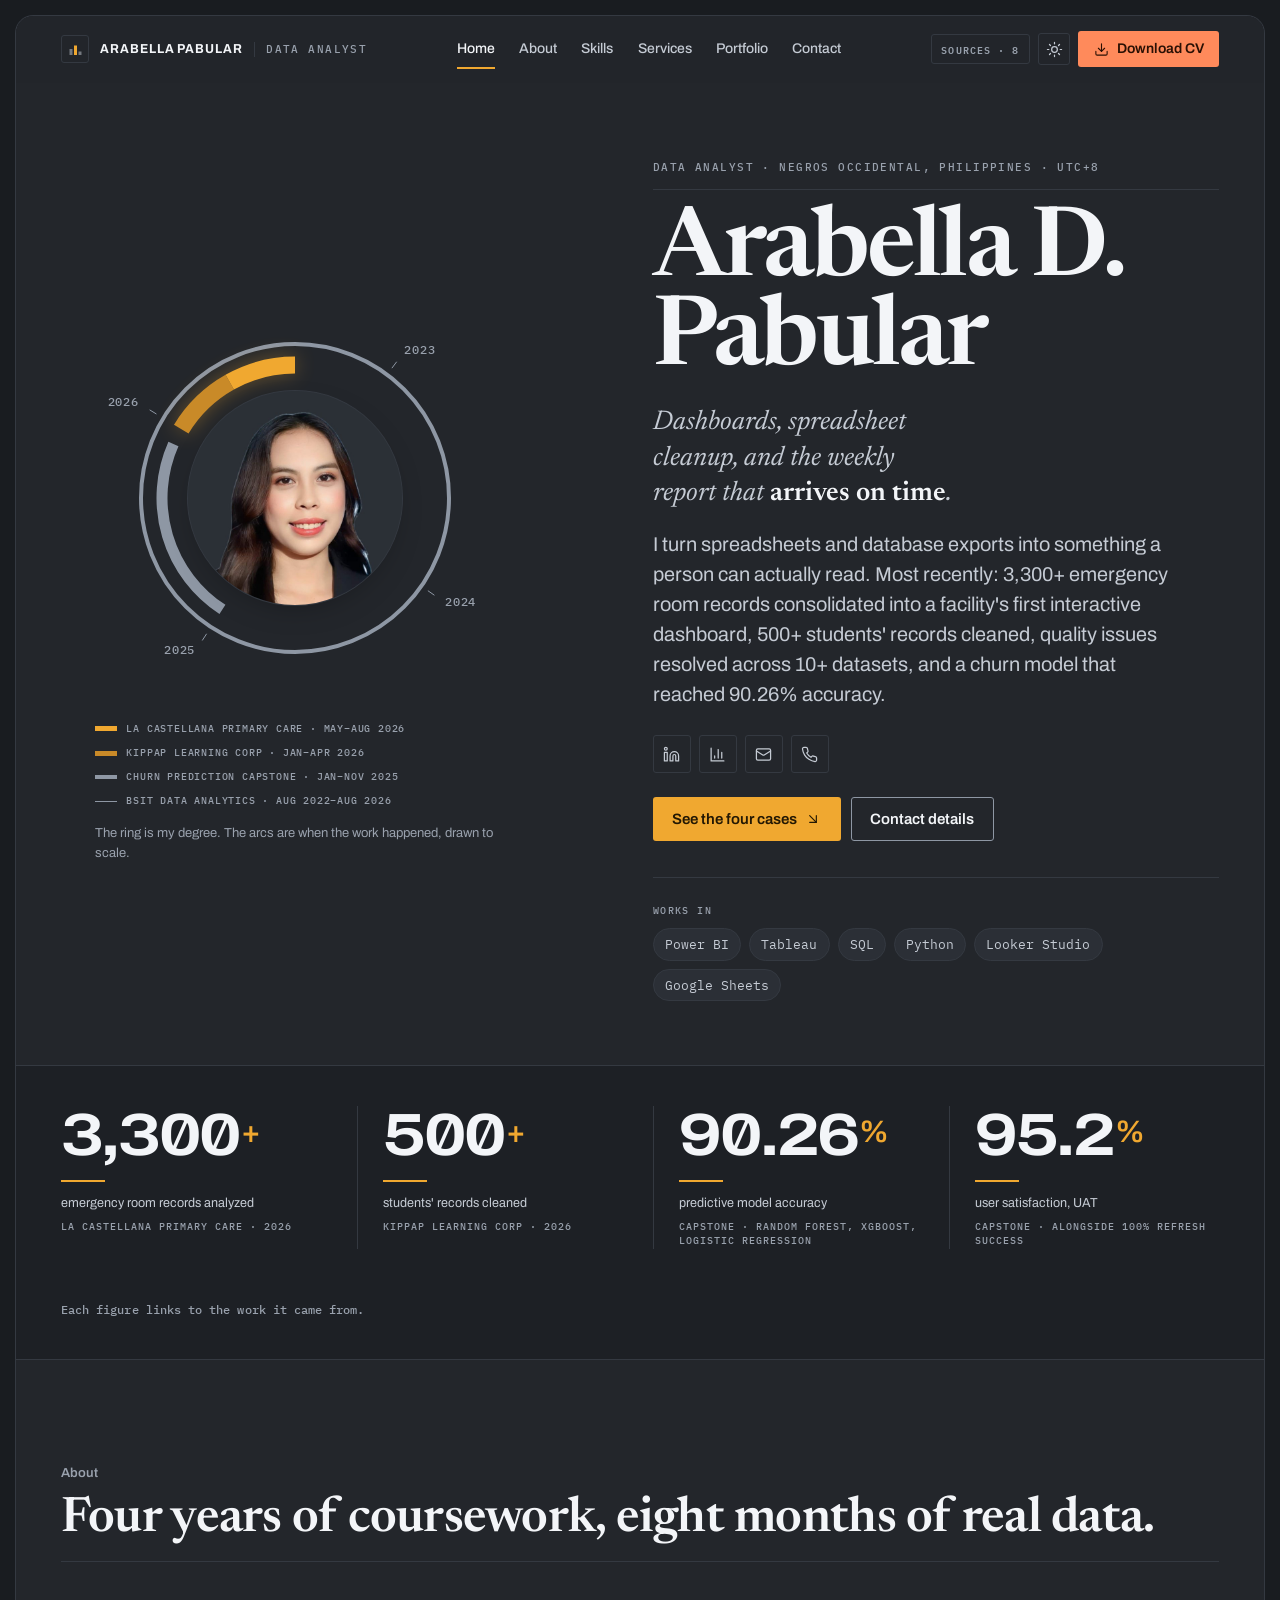
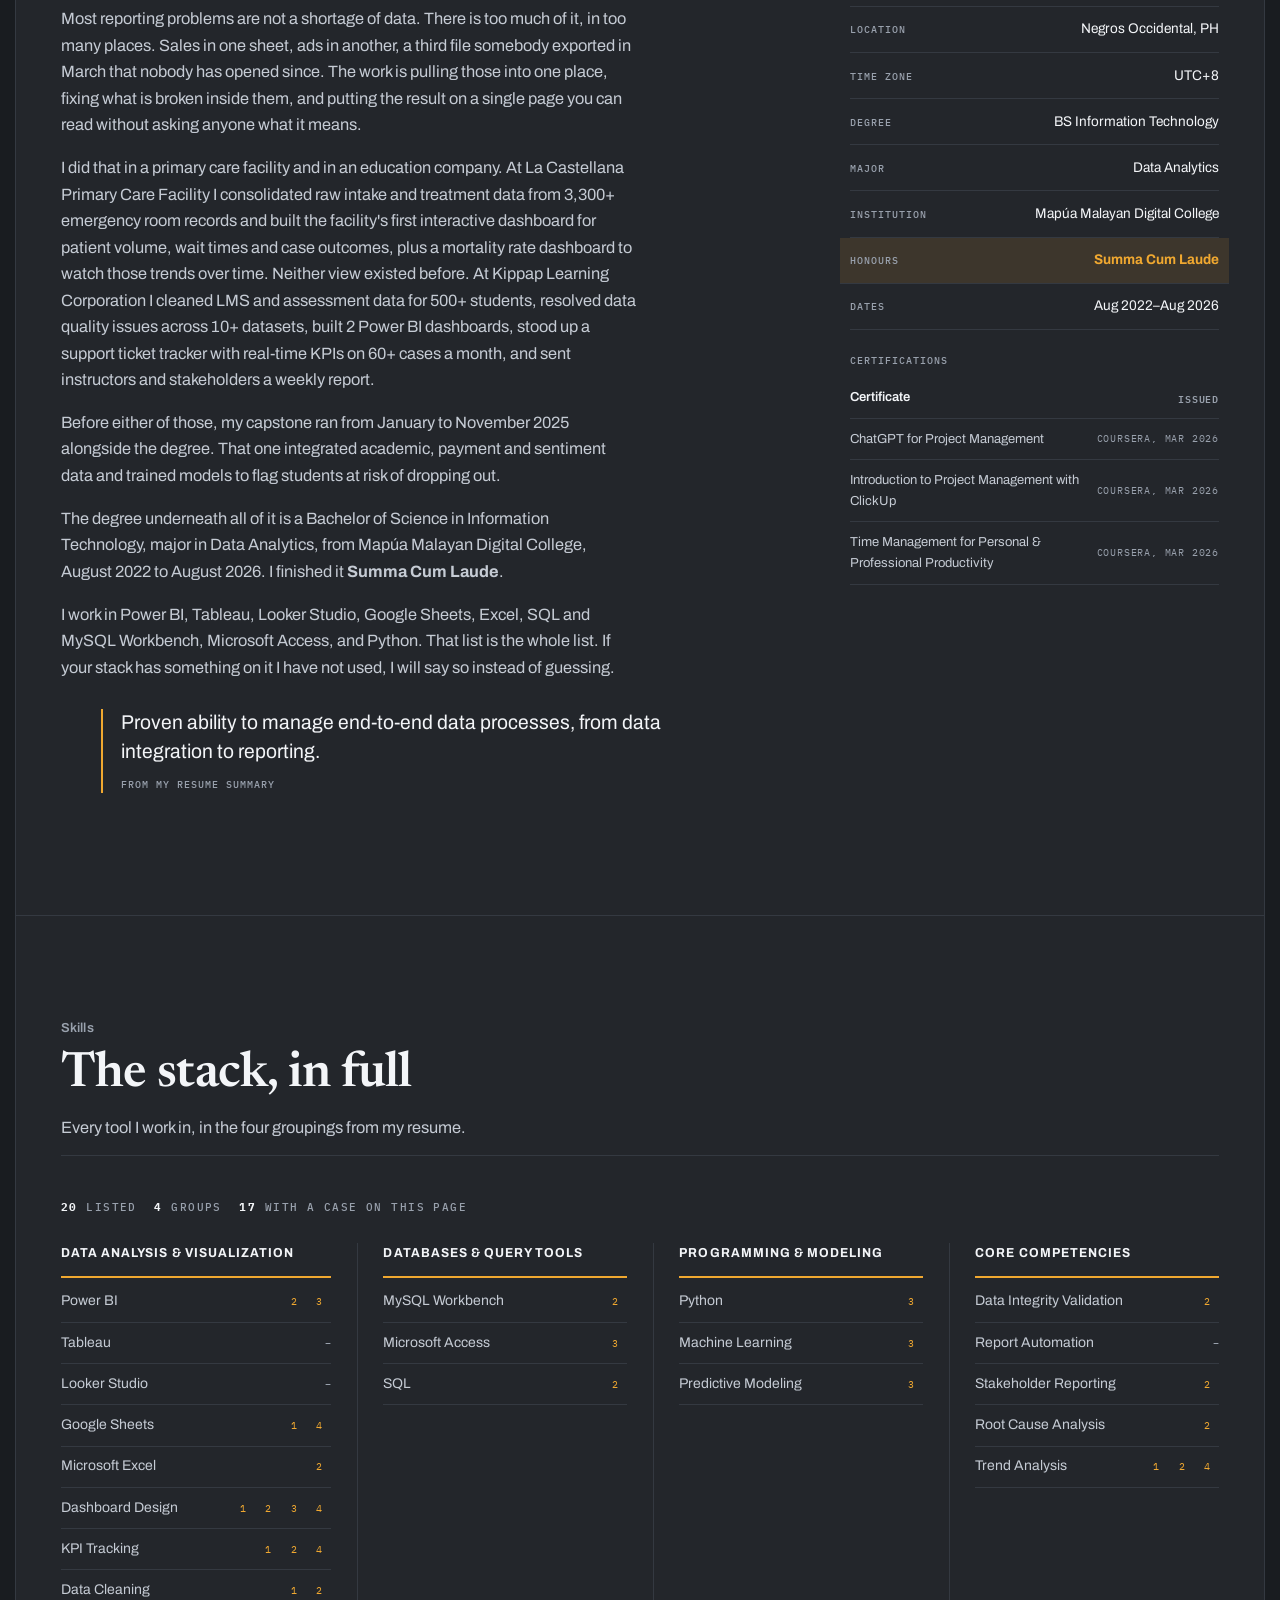
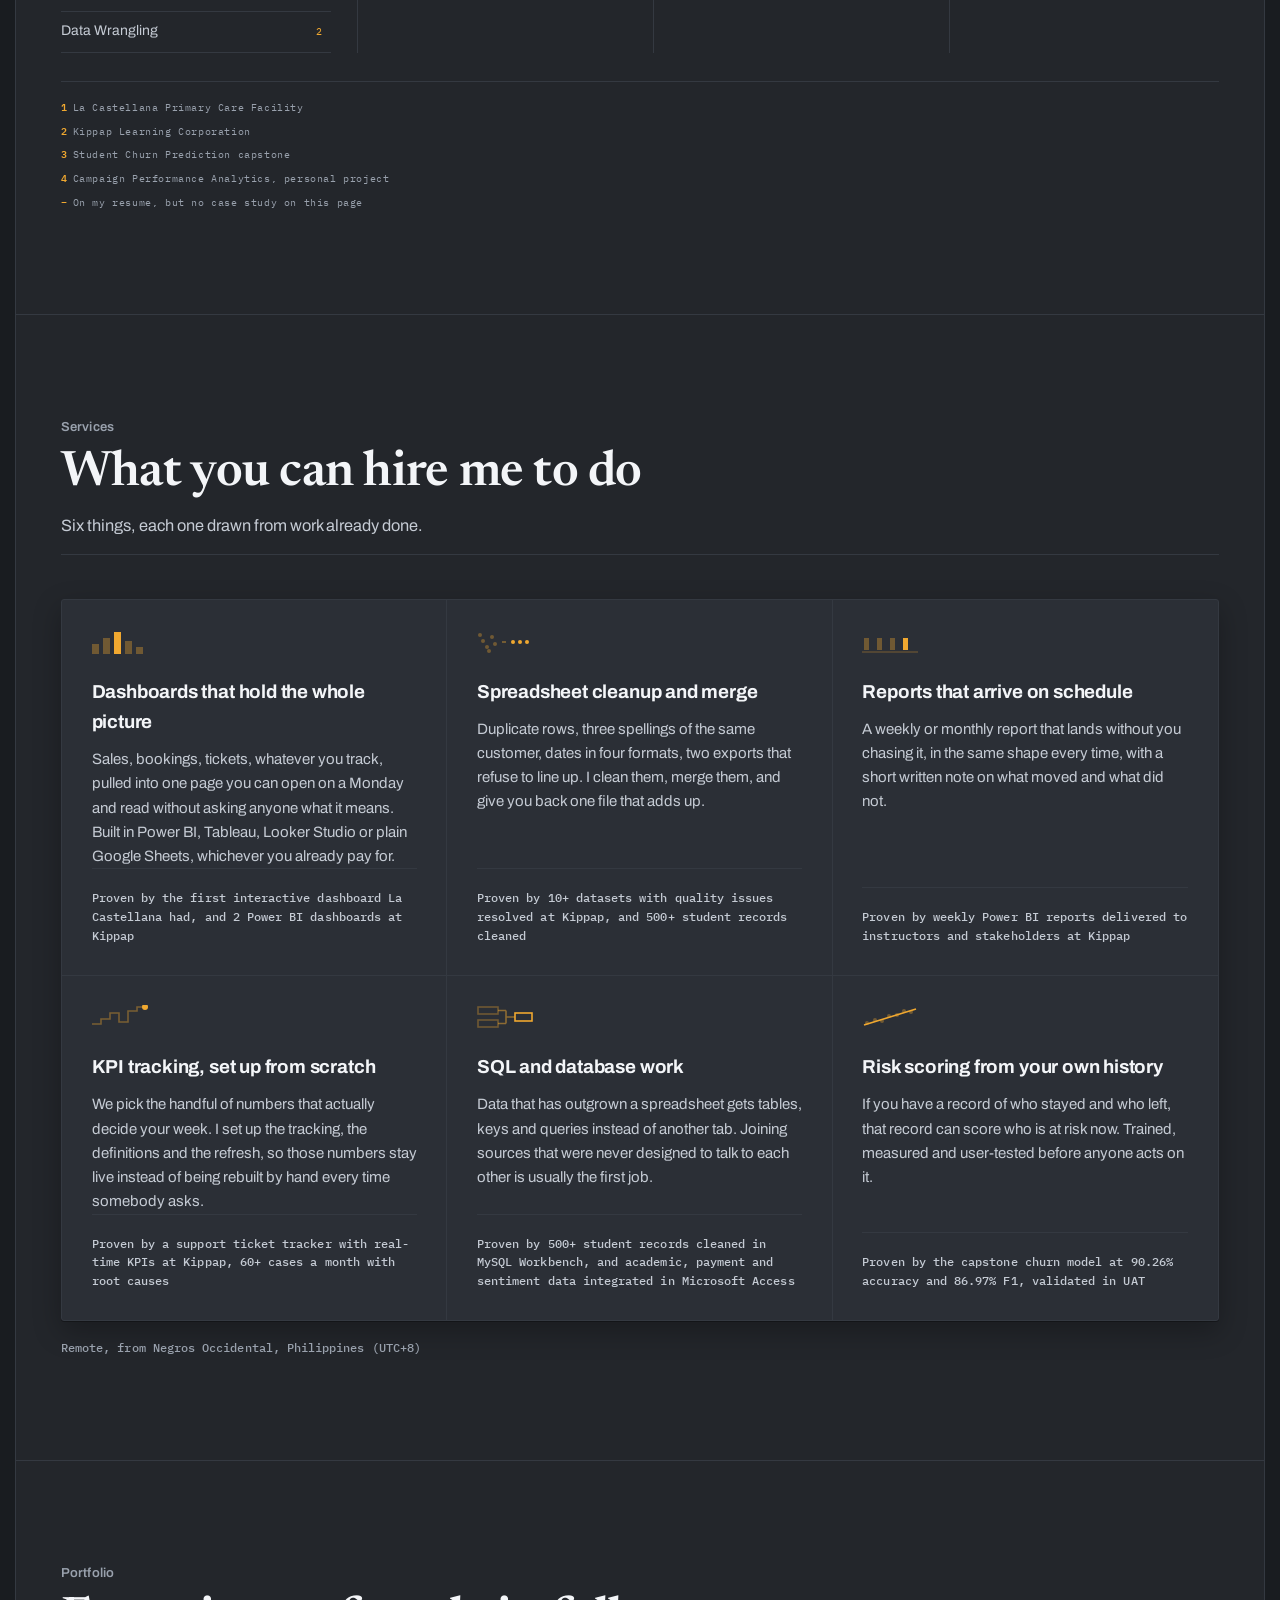
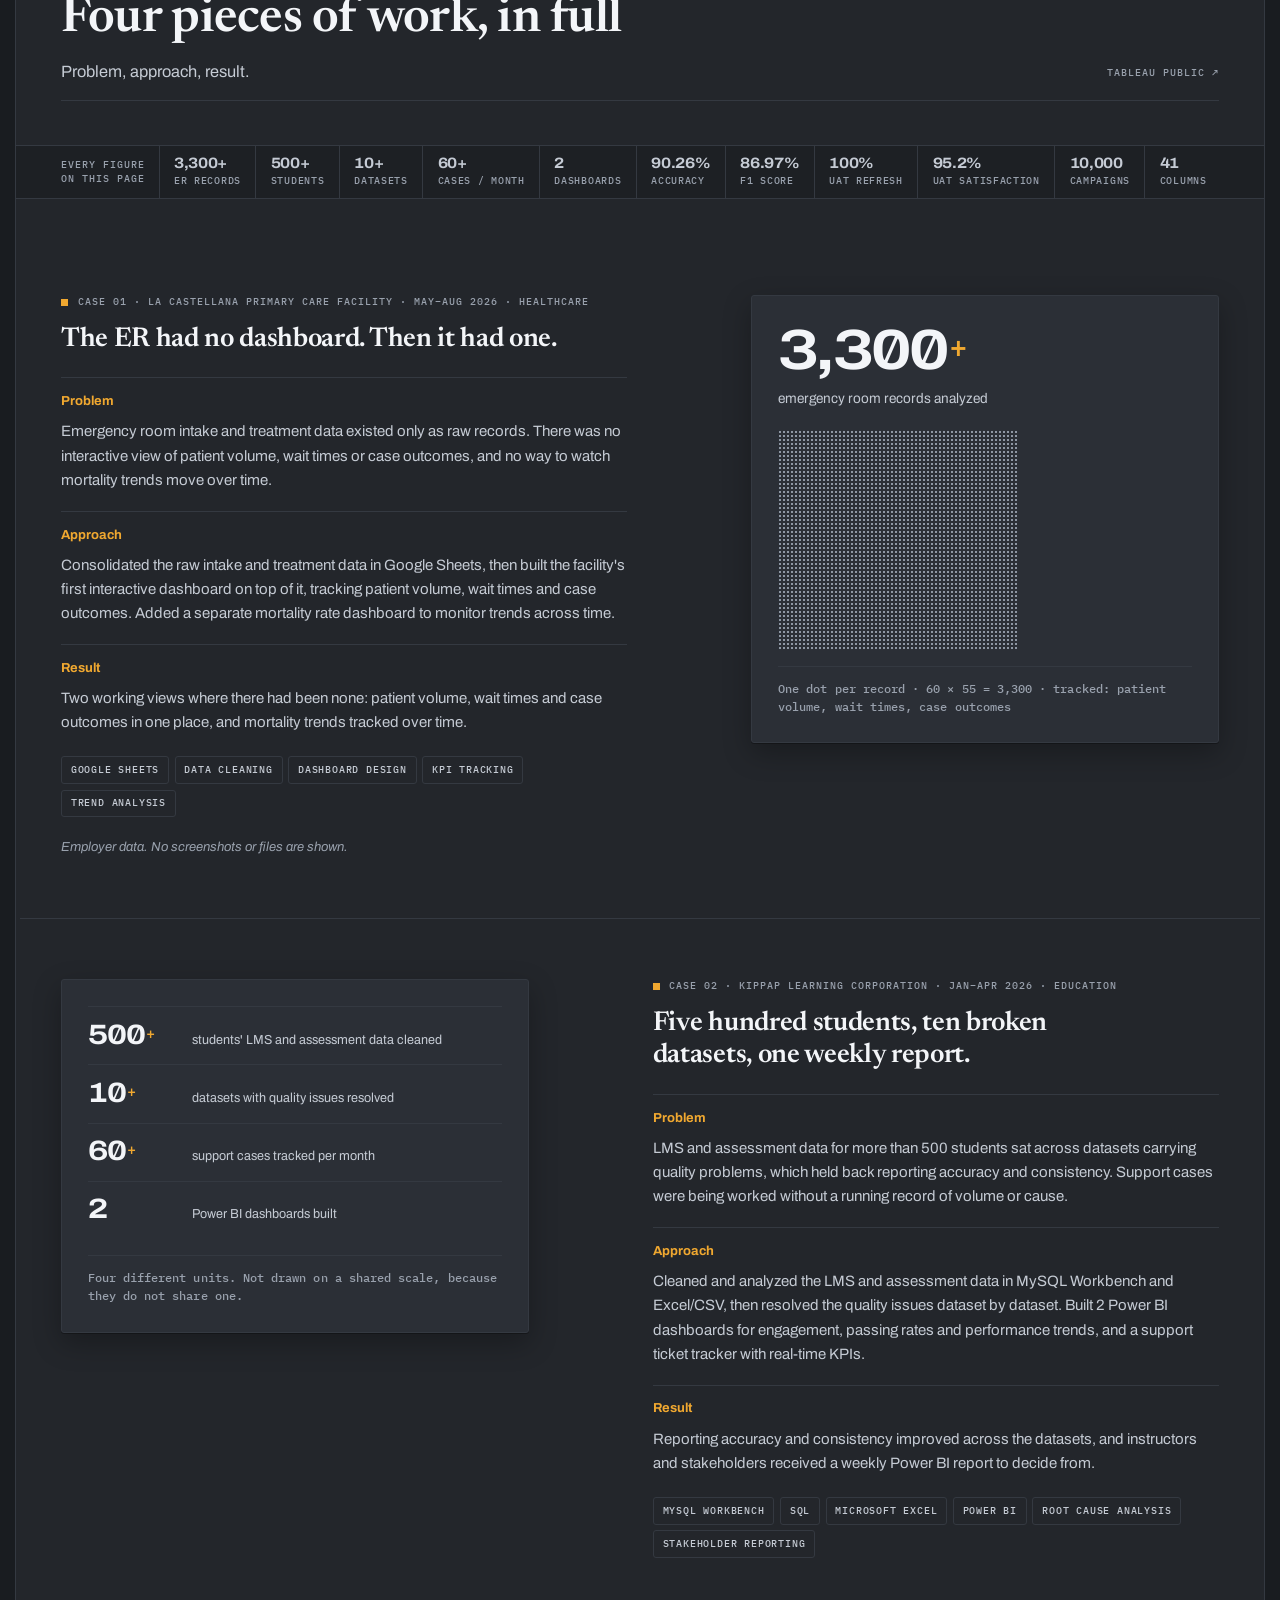
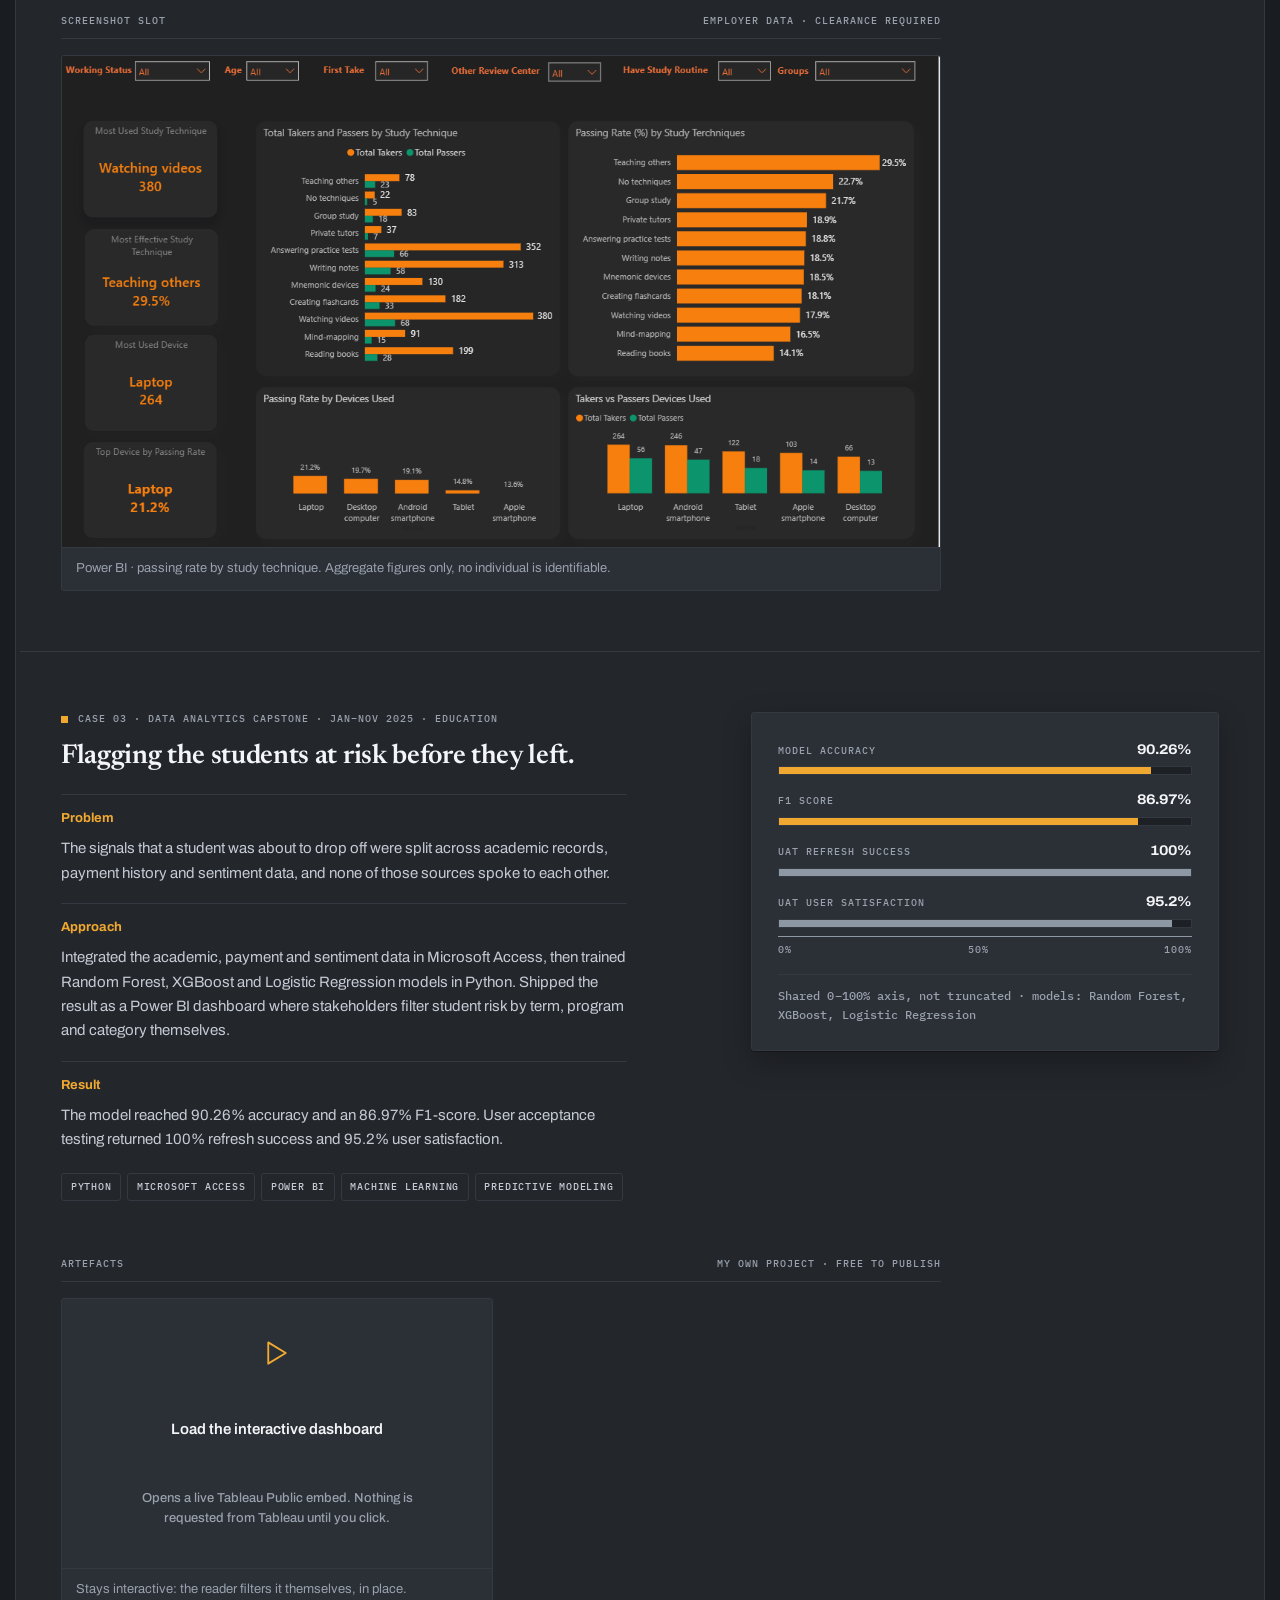
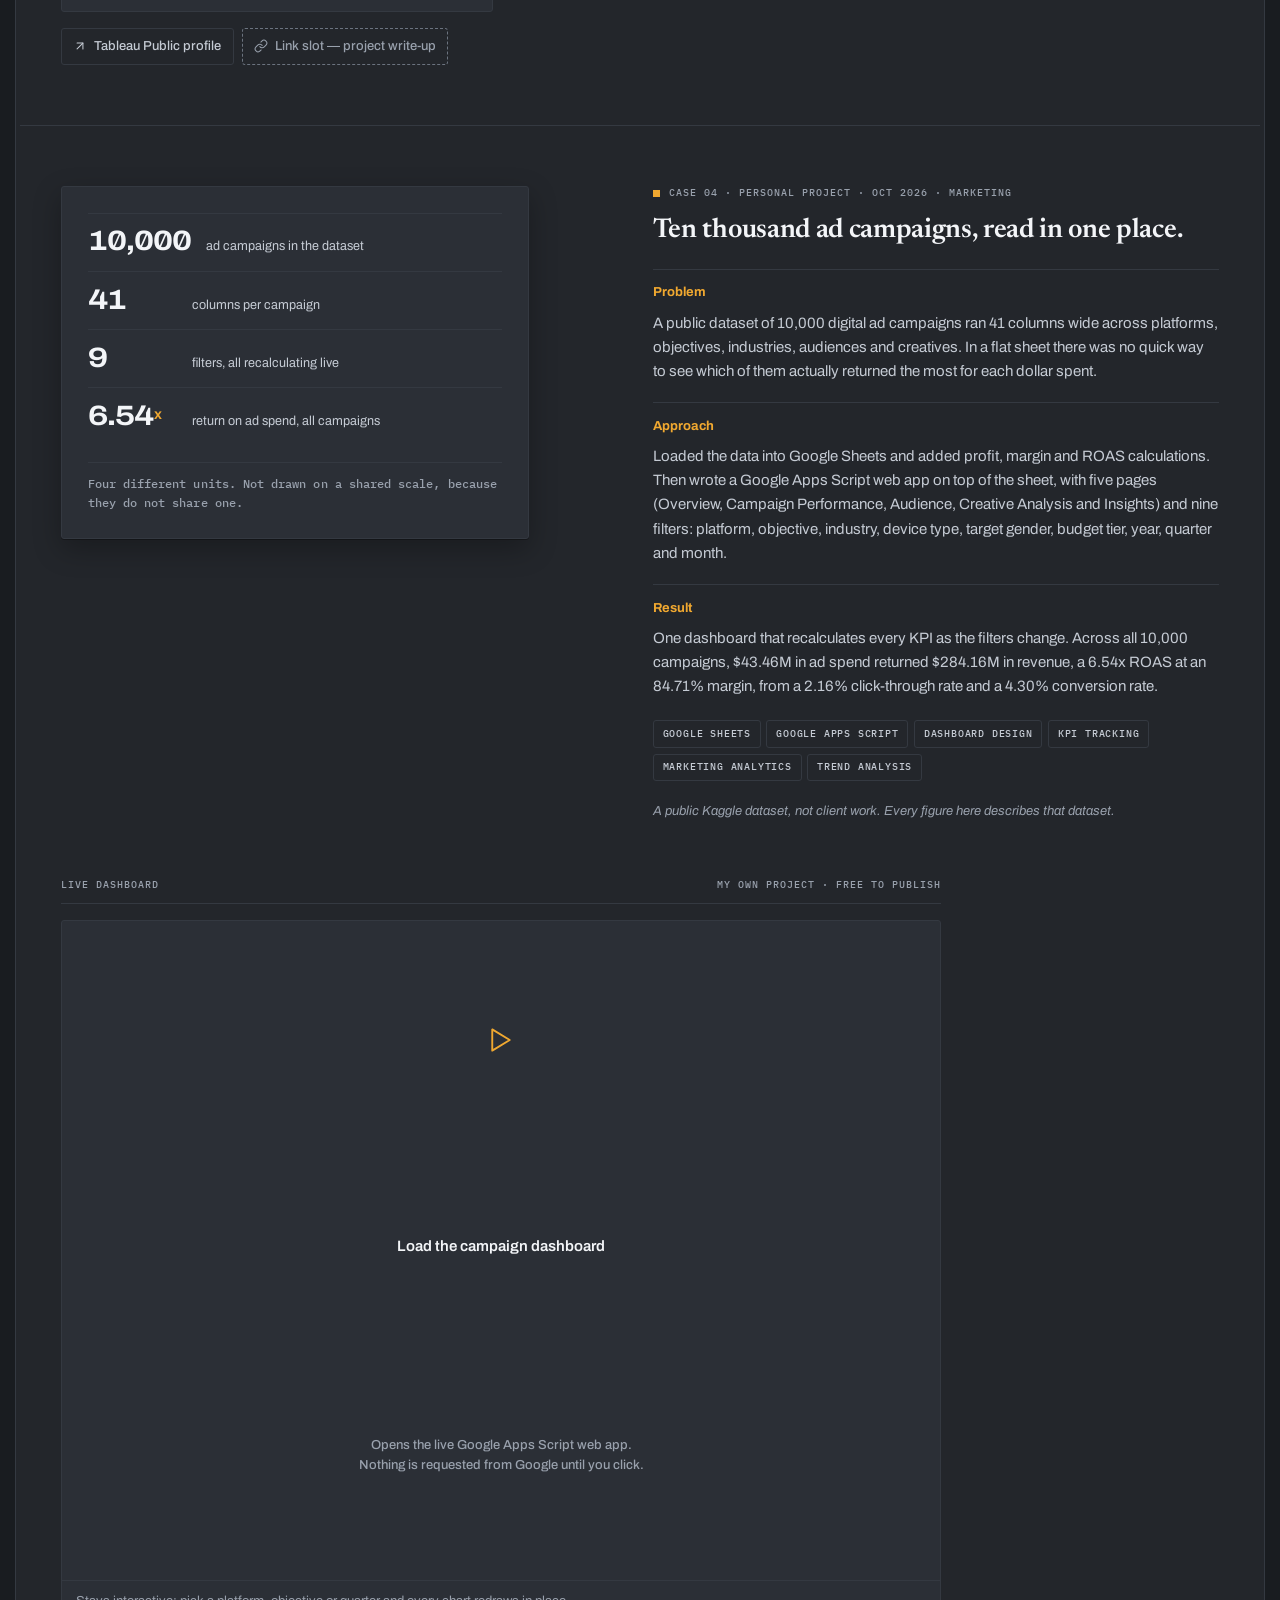
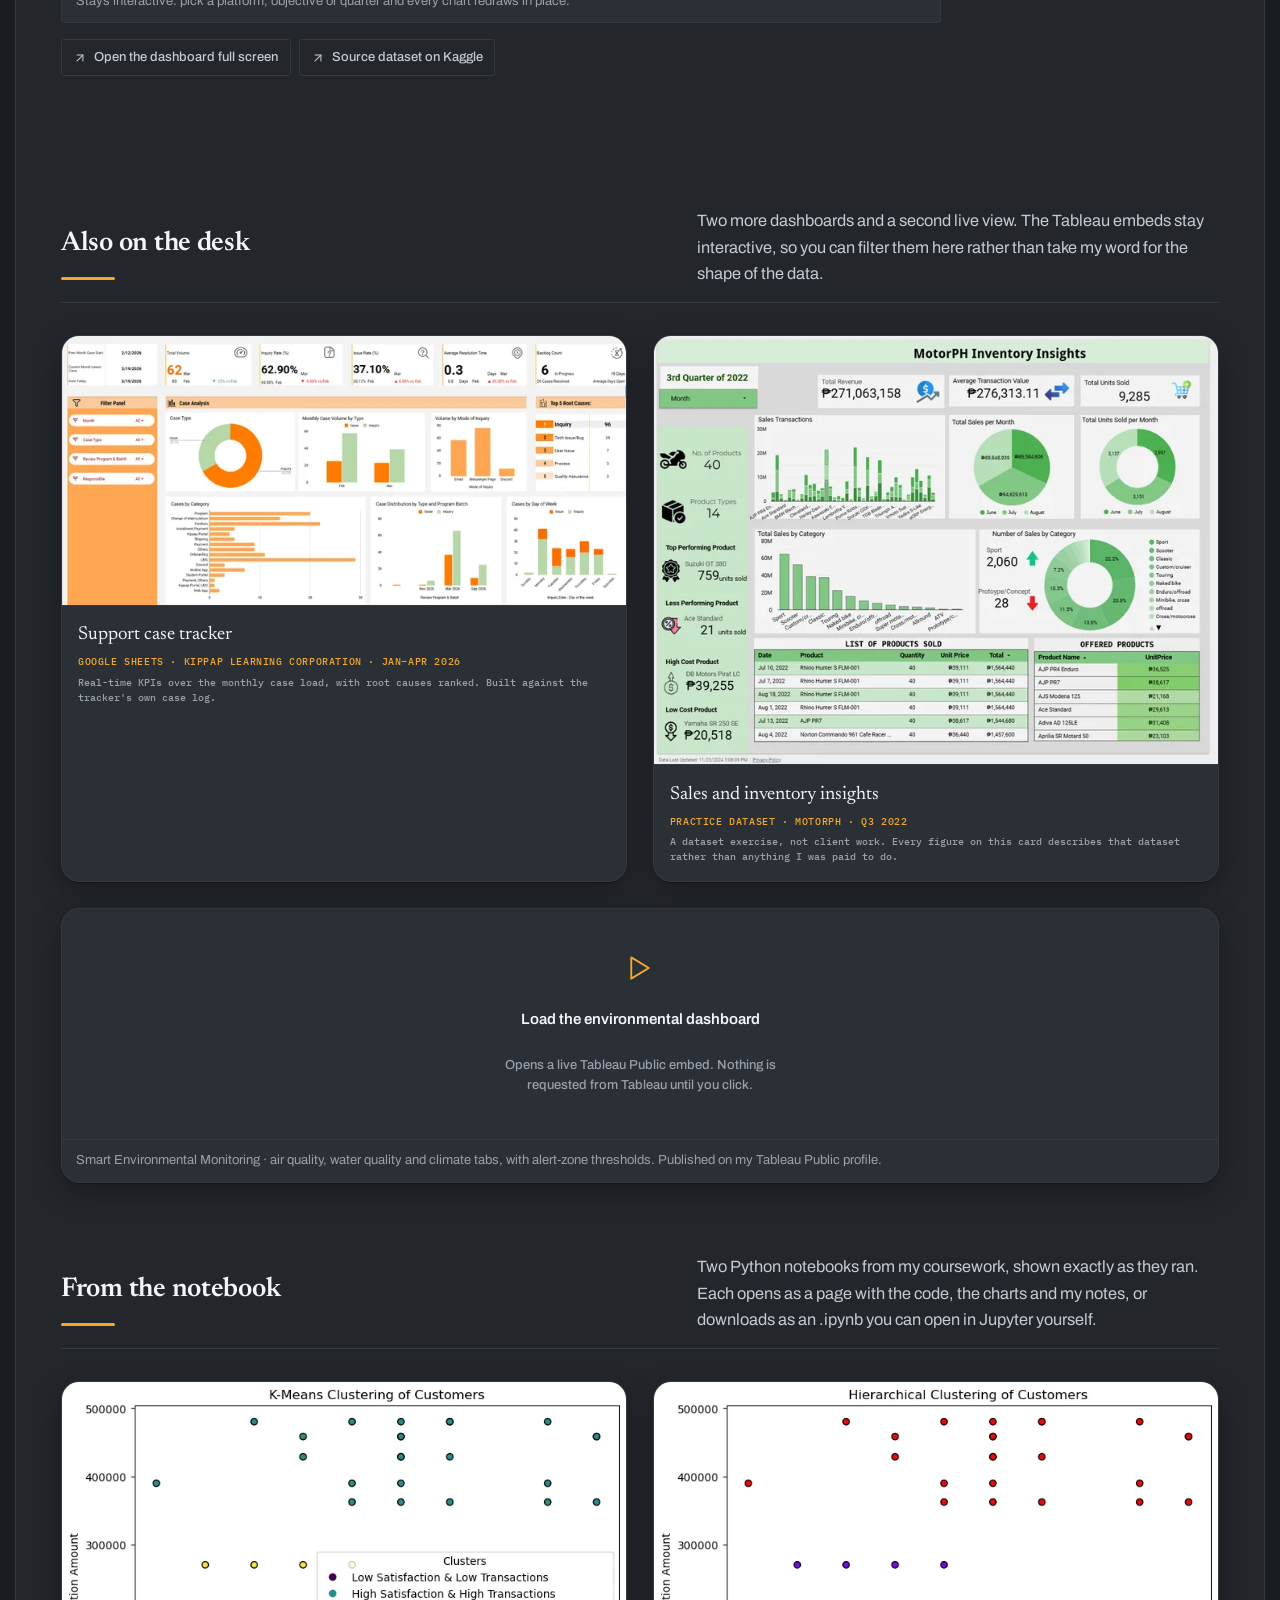
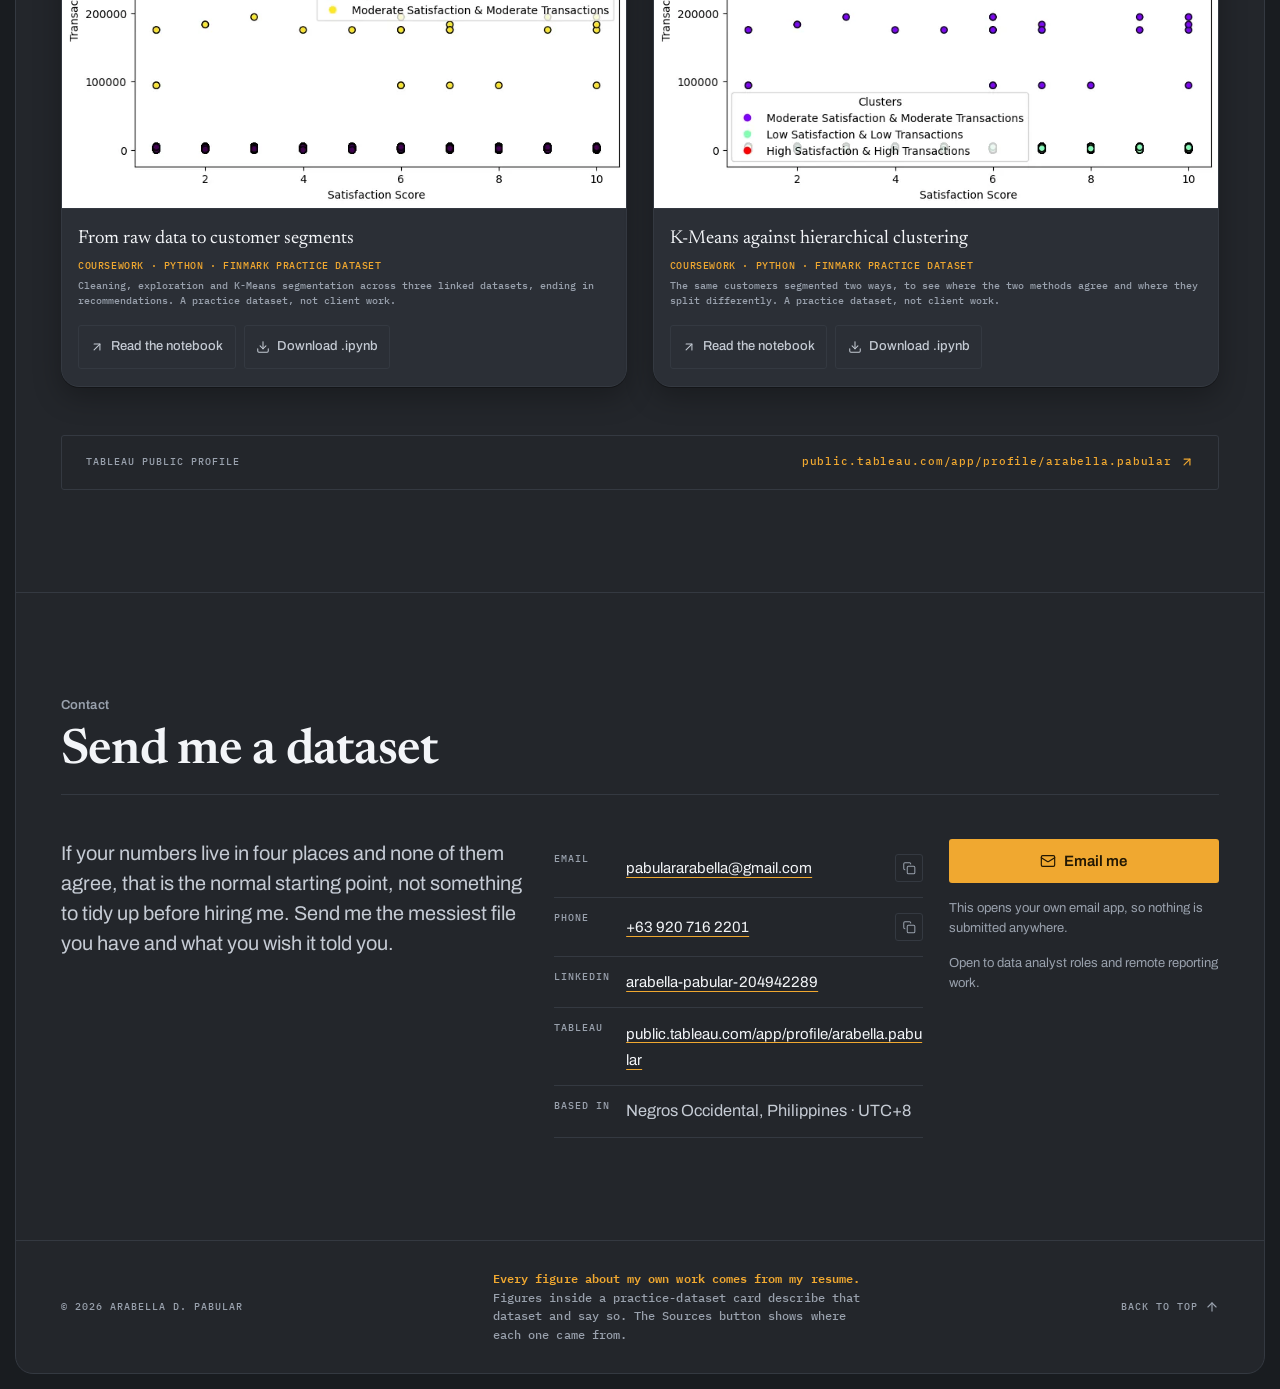
==== commit 42a23522: "Embedded dashboard updates" ====
--- a/index.html
+++ b/index.html
@@ -1,4 +1,4 @@
-<!doctype html><html lang="en"><head><meta charset="utf-8"><meta name="viewport" content="width=device-width,initial-scale=1"><title>Arabella D. Pabular — Data Analyst</title><meta name="description" content="Data Analyst in Negros Occidental, Philippines. Dashboards, spreadsheet cleanup and recurring KPI reporting in Power BI, Tableau, Looker Studio, SQL, Python and Google Sheets."><meta name="author" content="Arabella D. Pabular"><meta name="robots" content="index, follow, max-image-preview:large"><meta name="color-scheme" content="light dark"><meta name="theme-color" content="#23262B"><meta property="og:type" content="profile"><meta property="og:site_name" content="Arabella D. Pabular"><meta property="og:locale" content="en_PH"><meta property="profile:first_name" content="Arabella"><meta property="profile:last_name" content="Pabular"><meta property="og:title" content="Arabella D. Pabular — Data Analyst"><meta property="og:description" content="Dashboards, data cleaning and recurring KPI reporting. 3,300+ ER records analyzed, 500+ student records cleaned, a churn model at 90.26% accuracy."><link rel="canonical" href="https://aetherbella.github.io/"><meta property="og:url" content="https://aetherbella.github.io/"><meta property="og:image" content="https://aetherbella.github.io/assets/img/og.png"><meta property="og:image:width" content="1200"><meta property="og:image:height" content="630"><meta property="og:image:alt" content="Arabella D. Pabular, Data Analyst. 3,300+ emergency room records analyzed, 500+ students' records cleaned, 90.26% predictive model accuracy, 95.2% user satisfaction at UAT."><meta name="twitter:card" content="summary_large_image"><script>!function(){try{document.documentElement.classList.add("js");var t=localStorage.getItem("apab-theme");"dark"!==t&&"light"!==t||document.documentElement.setAttribute("data-theme",t),"on"===localStorage.getItem("apab-sources")&&document.documentElement.classList.add("sources-on")}catch(t){}}()</script><link rel="preconnect" href="https://fonts.googleapis.com"><link rel="preconnect" href="https://fonts.gstatic.com" crossorigin><link rel="preload" as="style" href="https://fonts.googleapis.com/css2?family=Archivo:wdth,wght@62..125,100..900&family=Newsreader:ital,opsz,wght@0,6..72,400..700;1,6..72,400..600&family=IBM+Plex+Mono:wght@400;500;600&display=swap"><link rel="stylesheet" media="print" onload='this.media="all",this.onload=null' href="https://fonts.googleapis.com/css2?family=Archivo:wdth,wght@62..125,100..900&family=Newsreader:ital,opsz,wght@0,6..72,400..700;1,6..72,400..600&family=IBM+Plex+Mono:wght@400;500;600&display=swap"><noscript><link rel="stylesheet" href="https://fonts.googleapis.com/css2?family=Archivo:wdth,wght@62..125,100..900&family=Newsreader:ital,opsz,wght@0,6..72,400..700;1,6..72,400..600&family=IBM+Plex+Mono:wght@400;500;600&display=swap"></noscript><style>@font-face{font-family:"Archivo Fallback";src:local("Arial"),local("Helvetica Neue"),local("Liberation Sans");size-adjust:97%;ascent-override:92%;descent-override:24%}@font-face{font-family:"Newsreader Fallback";src:local("Georgia"),local("Times New Roman"),local("Liberation Serif");size-adjust:104%;ascent-override:96%;descent-override:26%}:root{--ground:#191C20;--paper:#23262B;--paper-raised:#2B2F36;--paper-sunken:#1D2025;--rule:#343941;--rule-strong:#6B737F;--mark-quiet:#8E97A4;--ink:#F3F5F8;--ink-2:#C5CBD4;--ink-3:#99A1AD;--accent:#F0A830;--accent-ink:#231803;--accent-2:#C98A28;--accent-wash:rgba(240, 168, 48, 0.12);--flag:#FF8A5B;--flag-ink:#2A1004;--focus:#FFC96B;--select-bg:rgba(240, 168, 48, 0.28);--shadow-card:0 1px 0 rgba(0, 0, 0, 0.30),0 10px 28px rgba(0, 0, 0, 0.28);--halo-blur:9;--serif:"Newsreader","Newsreader Fallback",Georgia,"Times New Roman",serif;--sans:"Archivo","Archivo Fallback","Helvetica Neue",Arial,sans-serif;--mono:"IBM Plex Mono",ui-monospace,"Cascadia Mono",Menlo,Consolas,monospace;--fs-mega:clamp(2.625rem, 1.28rem + 5.98vw, 6.25rem);--fs-stat:clamp(2.125rem, 1.5rem + 2.78vw, 3.75rem);--fs-display:clamp(2.125rem, 1.57rem + 2.47vw, 3.625rem);--fs-h1:clamp(1.875rem, 1.4rem + 2.11vw, 3.125rem);--fs-h2:clamp(1.3125rem, 1.17rem + 0.65vw, 1.75rem);--fs-h3:clamp(1.0625rem, 1.02rem + 0.19vw, 1.1875rem);--fs-lede:clamp(1.0625rem, 0.99rem + 0.32vw, 1.3125rem);--fs-body:clamp(0.9375rem, 0.91rem + 0.14vw, 1.0625rem);--fs-small:0.8125rem;--fs-label:0.6875rem;--fs-micro:0.625rem;--r-sheet:18px;--r:3px;--gap:clamp(1rem, 2vw, 1.75rem);--pad-x:clamp(1.125rem, 3.2vw, 2.75rem);--nav-h:66px;color-scheme:dark}:root[data-theme=light]{--ground:#E4DED0;--paper:#F7F4EE;--paper-raised:#FFFDF9;--paper-sunken:#EDE8DE;--rule:#DCD5C7;--rule-strong:#B3A992;--mark-quiet:#8A8071;--ink:#141A22;--ink-2:#3D4855;--ink-3:#59646F;--accent:#8A5200;--accent-ink:#FFFBF4;--accent-2:#A9670B;--accent-wash:rgba(138, 82, 0, 0.10);--flag:#C63B14;--flag-ink:#FFF6F2;--focus:#6A3F00;--select-bg:rgba(138, 82, 0, 0.20);--shadow-card:0 1px 0 rgba(20, 26, 34, 0.07),0 8px 22px rgba(20, 26, 34, 0.05);--halo-blur:0;color-scheme:light}*,::after,::before{box-sizing:border-box}[hidden]{display:none!important}html{-webkit-text-size-adjust:100%;text-size-adjust:100%;scroll-behavior:smooth}body{margin:0;background:var(--ground);color:var(--ink-2);font-family:var(--sans);font-size:var(--fs-body);font-stretch:100%;line-height:1.62;-webkit-font-smoothing:antialiased;text-rendering:optimizeLegibility}::selection{background:var(--select-bg);color:var(--ink)}img,svg{max-width:100%}img{height:auto}dd,dl,figure,h1,h2,h3,h4,ol,p,table,ul{margin:0}ol,ul{padding:0;list-style:none}a{color:inherit}button{font:inherit;color:inherit;background:0 0;border:0;cursor:pointer}:where(a,button,input,select,textarea,summary,[tabindex]):focus-visible{outline:2px solid var(--focus);outline-offset:2px;border-radius:2px}.vh{position:absolute;width:1px;height:1px;padding:0;margin:-1px;overflow:hidden;clip-path:inset(50%);white-space:nowrap;border:0}.skip{position:absolute;left:12px;top:-60px;z-index:60;background:var(--accent);color:var(--accent-ink);padding:10px 16px;border-radius:var(--r);font-size:var(--fs-small);font-weight:600;transition:top 140ms ease}.skip:focus{top:12px}.mono{font-family:var(--mono);font-size:var(--fs-label);font-weight:500;letter-spacing:.13em;text-transform:uppercase;line-height:1.35}.micro{font-family:var(--mono);font-size:var(--fs-micro);font-weight:500;letter-spacing:.1em;text-transform:uppercase;color:var(--ink-3);line-height:1.45}.num{font-variant-numeric:tabular-nums lining-nums;font-feature-settings:"tnum" 1,"lnum" 1,"zero" 1;font-stretch:118%;font-weight:700;letter-spacing:-.03em;color:var(--ink)}.num .u{font-size:.52em;font-weight:600;font-stretch:100%;color:var(--accent);vertical-align:.42em;letter-spacing:0;margin-left:.06em}.lede{font-size:var(--fs-lede);line-height:1.5;color:var(--ink-2);max-width:48ch}.prose{max-width:64ch}.prose p+p{margin-top:1em}.prose .cite{margin-top:0}.sources-on .prose .cite{margin-top:1em}.sheet{margin:clamp(.5rem,1.2vw,1rem);border:1px solid var(--rule);border-radius:var(--r-sheet);background:var(--paper);overflow:clip;isolation:isolate}.shell{display:grid;grid-template-columns:repeat(12,minmax(0,1fr));column-gap:var(--gap);max-width:1240px;margin-inline:auto;padding-inline:var(--pad-x)}:where(.shell)>*{grid-column:1/-1}.section{padding-block:clamp(3.5rem,8vw,6.5rem)}.section+.section{border-top:1px solid var(--rule)}:where(section,footer,article)[id]{scroll-margin-top:calc(var(--nav-h) + 16px)}.s-head{display:grid;grid-template-columns:minmax(0,1fr) auto;align-items:end;gap:.75rem var(--gap);margin-bottom:clamp(1.75rem,3.5vw,2.75rem);padding-bottom:.9rem;border-bottom:1px solid var(--rule)}.s-index{display:block;margin-bottom:.55rem;color:var(--ink-3);font-family:var(--sans);font-size:var(--fs-small);font-weight:600;letter-spacing:.01em}.s-title{font-family:var(--serif);font-size:var(--fs-h1);font-weight:600;font-optical-sizing:auto;font-variation-settings:"opsz" 36;line-height:1.1;letter-spacing:-.015em;color:var(--ink);text-wrap:balance}.s-aside{color:var(--ink-3);text-align:right;text-decoration:none}.s-aside:hover{color:var(--ink)}.s-stand{margin-top:.75rem;color:var(--ink-2);font-size:var(--fs-body);max-width:56ch}.nav{position:sticky;top:0;z-index:30;background:color-mix(in oklab,var(--paper) 88%,transparent);backdrop-filter:blur(12px) saturate(1.15);-webkit-backdrop-filter:blur(12px) saturate(1.15);will-change:backdrop-filter;border-bottom:1px solid transparent;transition:border-color 180ms ease,background-color 180ms ease}.nav[data-stuck=true]{border-bottom-color:var(--rule)}.nav-inner{display:flex;align-items:center;justify-content:space-between;gap:var(--gap);min-height:var(--nav-h)}.brand{display:flex;align-items:center;gap:.7rem;text-decoration:none}.brand:hover .brand-name{color:var(--accent)}.brand-mark{width:28px;height:28px;flex:none;border:1px solid var(--rule);border-radius:var(--r);display:grid;place-items:center}.brand-name{font-weight:700;font-stretch:92%;font-size:.8125rem;letter-spacing:.07em;text-transform:uppercase;color:var(--ink);white-space:nowrap}.brand-role{color:var(--ink-3);border-left:1px solid var(--rule);padding-left:.7rem}.nav-links{display:flex;align-items:center;gap:clamp(.9rem,1.9vw,1.75rem);position:relative}.nav-links a{text-decoration:none;color:var(--ink-2);font-family:var(--sans);font-size:.875rem;font-weight:500;letter-spacing:0;text-transform:none;padding-block:0.4rem;transition:color 160ms ease}.nav-links a:hover,.nav-links a[aria-current=true]{color:var(--ink)}.nav-ind{position:absolute;bottom:-2px;left:0;height:2px;width:0;background:var(--accent);transform:translateX(0);transition:transform 260ms cubic-bezier(.65,0,.35,1),width 260ms cubic-bezier(.65,0,.35,1),opacity .2s;opacity:0;pointer-events:none}.nav-ind[data-on=true]{opacity:1}.nav-tools{display:flex;align-items:center;gap:.5rem}.pill{display:inline-flex;align-items:center;gap:.4rem;height:30px;padding:0 .6rem;border:1px solid var(--rule);border-radius:var(--r);color:var(--ink-3);font-family:var(--mono);font-size:var(--fs-micro);font-weight:600;letter-spacing:.12em;text-transform:uppercase;transition:border-color 160ms ease,color 160ms ease}.pill:hover{border-color:var(--accent);color:var(--ink)}.pill[aria-pressed=true]{background:var(--accent);border-color:var(--accent);color:var(--accent-ink)}.pill[aria-pressed=true]:hover{box-shadow:0 0 0 3px var(--accent-wash)}.pill .n{font-variant-numeric:tabular-nums}.icon-btn{width:32px;height:32px;display:grid;place-items:center;border:1px solid var(--rule);border-radius:var(--r);color:var(--ink-2);transition:border-color 160ms ease,color 160ms ease}.icon-btn:hover{border-color:var(--accent);color:var(--ink)}.btn{display:inline-flex;align-items:center;justify-content:center;gap:.5rem;height:44px;padding:0 1.15rem;border-radius:var(--r);border:1px solid transparent;font-weight:600;font-size:.9375rem;font-stretch:100%;text-decoration:none;white-space:nowrap;transition:transform 160ms ease,border-color 160ms ease,box-shadow 160ms ease}.btn:hover{transform:translateY(-1px)}.btn-primary{background:var(--accent);color:var(--accent-ink)}.btn-primary:hover{box-shadow:0 0 0 3px var(--accent-wash)}.btn-flag{background:var(--flag);color:var(--flag-ink);height:36px;padding:0 .9rem;font-size:.875rem}.btn-flag:hover{box-shadow:0 0 0 3px color-mix(in srgb,var(--flag) 22%,transparent)}.btn-ghost{border-color:var(--mark-quiet);color:var(--ink)}.btn-ghost:hover{border-color:var(--accent)}.nav-toggle{display:none}.hero{padding-block:clamp(2.5rem,6vw,5rem) clamp(2.5rem,5vw,4rem);align-items:center;row-gap:clamp(2.25rem,5vw,3rem)}.hero-figure{grid-column:1/6;justify-self:center;width:100%;max-width:400px}.hero-text{grid-column:7/13}.eyebrow{color:var(--ink-3)}.hero-rule{height:1px;background:var(--rule);margin-top:.9rem}.hero-name{margin-top:1.1rem;font-family:var(--serif);font-size:var(--fs-mega);font-weight:600;font-optical-sizing:auto;font-variation-settings:"opsz" 60;line-height:.92;letter-spacing:-.028em;color:var(--ink)}.hero-name .fam{display:block}.hero-deck{margin-top:1.15rem;font-family:var(--serif);font-size:var(--fs-h2);font-weight:400;font-style:italic;font-optical-sizing:auto;line-height:1.32;color:var(--ink-2);max-width:26ch;text-wrap:balance}.hero-deck em{font-style:normal;font-weight:600;color:var(--ink)}.hero-para{margin-top:1.15rem}.hero-links{display:flex;gap:.5rem;margin-top:1.6rem}.hero-links a{width:38px;height:38px;display:grid;place-items:center;border:1px solid var(--rule);border-radius:var(--r);color:var(--ink-2);transition:border-color 160ms ease,color 160ms ease,transform 160ms ease}.hero-links a:hover{border-color:var(--accent);color:var(--ink);transform:translateY(-1px)}.hero-cta{display:flex;flex-wrap:wrap;gap:.65rem;margin-top:1.5rem}.dial{display:block;width:100%;height:auto;overflow:visible}.d-track{stroke:var(--mark-quiet)}.d-ticks line{stroke:var(--mark-quiet);stroke-width:1}.d-ticklabels text{fill:var(--ink-3);font-family:var(--mono);font-size:12px;font-weight:500;letter-spacing:.06em;dominant-baseline:middle}.d-arcs circle,.d-halo circle{fill:none;stroke-linecap:butt}.arc-capstone{stroke:var(--mark-quiet)}.arc-lacast{stroke:var(--accent)}.arc-kippap{stroke:var(--accent-2)}.d-halo{opacity:calc(var(--halo-blur) * .038);transition:opacity .5s ease .7s}.js .dial:not([data-drawn=true]) .d-halo{opacity:0}.d-halo circle{stroke:var(--accent)}.d-plate{fill:var(--paper-raised);stroke:var(--rule);stroke-width:1}.dial-key{margin-top:1.4rem;display:grid;gap:.5rem}.dial-key li{display:grid;grid-template-columns:22px 1fr;align-items:center;gap:.6rem;font-family:var(--mono);font-size:var(--fs-micro);font-weight:500;letter-spacing:.08em;text-transform:uppercase;color:var(--ink-3)}.dial-key .k{height:0;border-top-style:solid}.k-lacast{border-top-width:5px;border-top-color:var(--accent)}.k-kippap{border-top-width:5px;border-top-color:var(--accent-2)}.k-capstone{border-top-width:4px;border-top-color:var(--mark-quiet)}.k-degree{border-top-width:1px;border-top-color:var(--mark-quiet)}.dial-note{margin-top:.9rem;color:var(--ink-3);font-size:var(--fs-small);line-height:1.5}.stats{background:var(--paper-sunken);border-block:1px solid var(--rule)}.stats-inner{padding-block:clamp(1.75rem,3.4vw,2.5rem);row-gap:1.75rem}.stat{grid-column:span 3;display:block;text-decoration:none}.stat+.stat{border-left:1px solid var(--rule);padding-left:var(--gap)}.stat .num{display:block;font-size:var(--fs-stat);line-height:1}.stat .bar{display:block;height:2px;width:44px;background:var(--accent);margin-top:.85rem;transform:scaleX(1);transform-origin:left;transition:transform .7s cubic-bezier(.22,.61,.36,1)}.js .stats[data-in=true] .stat .bar{animation-name:grow-x;animation-duration:.7s;animation-timing-function:cubic-bezier(.22,.61,.36,1);animation-fill-mode:both}@keyframes grow-x{from{transform:scaleX(0)}to{transform:scaleX(1)}}.stat:nth-child(2) .bar{animation-delay:80ms}.stat:nth-child(3) .bar{animation-delay:160ms}.stat:nth-child(4) .bar{animation-delay:240ms}.stat .lab{display:block;margin-top:.75rem;color:var(--ink-2);font-size:.8125rem;font-stretch:96%;line-height:1.4}.stat .src{display:block;margin-top:.5rem}.stat:hover .num{color:var(--accent)}.stats-foot{margin-top:1.5rem;color:var(--ink-3)}.about-body{row-gap:clamp(2rem,4vw,2.75rem)}.about-prose{grid-column:1/8}.about-side{grid-column:9/13}.ledger{border-top:1px solid var(--rule)}.ledger div{display:grid;grid-template-columns:minmax(0,1fr) auto;gap:1rem;align-items:baseline;padding-block:0.7rem;border-bottom:1px solid var(--rule)}.ledger dt{color:var(--ink-3);font-family:var(--mono);font-size:var(--fs-micro);font-weight:500;letter-spacing:.1em;text-transform:uppercase}.ledger dd{margin:0;color:var(--ink);font-size:.875rem;text-align:right;font-stretch:96%}.ledger .hi{background:var(--accent-wash);margin-inline:-0.6rem;padding-inline:0.6rem}.ledger .hi dd{color:var(--accent);font-weight:700}.pullquote{margin-top:1.75rem;padding-left:1.1rem;border-left:2px solid var(--accent);font-size:var(--fs-lede);line-height:1.45;color:var(--ink);font-stretch:96%}.pullquote cite{display:block;margin-top:.7rem;font-style:normal}.certs{width:100%;border-collapse:collapse;margin-top:1.5rem}.certs caption{text-align:left;color:var(--ink-3);padding-bottom:.6rem}.certs td,.certs th{text-align:left;padding:.6rem .75rem .6rem 0;border-bottom:1px solid var(--rule);font-size:.8125rem;font-weight:400;color:var(--ink-2)}.certs th{color:var(--ink);font-weight:600}.certs td:last-child,.certs th:last-child{text-align:right;padding-right:0;font-family:var(--mono);font-size:var(--fs-micro);letter-spacing:.08em;text-transform:uppercase;color:var(--ink-3);white-space:nowrap}.counts{display:flex;flex-wrap:wrap;gap:.35rem 1.1rem;margin-bottom:1.75rem;color:var(--ink-3)}.counts b{color:var(--ink);font-variant-numeric:tabular-nums;font-stretch:110%}.matrix{row-gap:2rem}.skillgroup{grid-column:span 3}.skillgroup+.skillgroup{border-left:1px solid var(--rule);padding-left:var(--gap)}.skillgroup h3{font-family:var(--sans);font-size:.8125rem;font-weight:700;font-stretch:92%;letter-spacing:.08em;text-transform:uppercase;color:var(--ink);padding-bottom:.7rem;margin-bottom:.25rem;border-bottom:2px solid var(--accent)}.skillgroup li{display:grid;grid-template-columns:minmax(0,1fr) auto;align-items:baseline;gap:.5rem;padding-block:0.55rem;border-bottom:1px solid var(--rule);font-size:.875rem;color:var(--ink-2)}.skillgroup .fn{display:inline-flex;justify-content:flex-end;align-items:center;gap:.15em;min-width:3ch;font-family:var(--mono);font-size:var(--fs-micro);color:var(--ink-3)}.skillgroup .fn a{display:inline-grid;place-items:center;min-width:24px;min-height:24px;margin-block:-5px;color:var(--accent);text-decoration:none}.skillgroup .fn a:hover{text-decoration:underline;text-underline-offset:3px}.skillgroup .none{color:var(--ink-3)}.footnotes{margin-top:1.75rem;padding-top:1rem;border-top:1px solid var(--rule);display:grid;gap:.35rem}.footnotes li{color:var(--ink-3);font-family:var(--mono);font-size:var(--fs-micro);letter-spacing:.06em}.footnotes .m{color:var(--accent);font-weight:600;margin-right:.5em}.svc-block{border:1px solid var(--rule);border-radius:var(--r);background:var(--paper-raised);box-shadow:var(--shadow-card);display:grid;grid-template-columns:repeat(3,minmax(0,1fr));overflow:clip}.svc{padding:clamp(1.35rem,2.4vw,1.85rem);border-right:1px solid var(--rule);border-bottom:1px solid var(--rule);display:flex;flex-direction:column;position:relative}.svc::before{content:"";position:absolute;inset:-1px auto auto -1px;height:2px;right:-1px;background:var(--accent);transform:scaleX(0);transform-origin:left;transition:transform 240ms cubic-bezier(.22,.61,.36,1)}.svc:hover::before{transform:scaleX(1)}.svc:nth-child(3n){border-right:0}.svc:nth-last-child(-n+3){border-bottom:0}.svc-mark{color:var(--accent);margin-bottom:.9rem}.svc h3{font-size:var(--fs-h3);font-weight:700;font-stretch:100%;color:var(--ink);letter-spacing:-.01em}.svc p{margin-top:.6rem;font-size:.9375rem;color:var(--ink-2)}.svc .proof{margin-top:auto;padding-top:1.25rem;border-top:1px solid var(--rule)}.svc-foot{margin-top:1.1rem;color:var(--ink-3)}.case{padding-block:clamp(2.5rem,5vw,3.75rem);row-gap:2rem}.case+.case{border-top:1px solid var(--rule)}#portfolio .case{scroll-margin-top:calc(var(--nav-h) + 68px)}.case-text{grid-column:1/7}.case-fig{grid-column:8/13;align-self:start}.case.mirror .case-text{grid-column:7/13}.case.mirror .case-fig{grid-column:1/6;grid-row:1}.dateline{display:flex;align-items:center;gap:.6rem;color:var(--ink-3)}.dateline::before{content:"";width:7px;height:7px;background:var(--accent);flex:none}.case h3{margin-top:.9rem;font-family:var(--serif);font-size:var(--fs-h2);font-weight:600;font-optical-sizing:auto;font-variation-settings:"opsz" 32;line-height:1.18;letter-spacing:-.012em;color:var(--ink);text-wrap:balance}.par{margin-top:1.35rem;display:grid;gap:1.15rem}.par>div{padding-top:.8rem;border-top:1px solid var(--rule)}.par h4{color:var(--accent);font-family:var(--sans);font-size:var(--fs-small);font-weight:700;letter-spacing:.005em}.par p{margin-top:.45rem;font-size:.9375rem;color:var(--ink-2)}.chips{display:flex;flex-wrap:wrap;gap:.35rem;margin-top:1.35rem}.chip{border:1px solid var(--rule);border-radius:var(--r);padding:.3rem .55rem;font-family:var(--mono);font-size:var(--fs-micro);font-weight:500;letter-spacing:.08em;text-transform:uppercase;color:var(--ink-2)}.discretion{margin-top:1.25rem;color:var(--ink-3);font-size:var(--fs-small);font-style:italic}.fig{overflow-x:auto;border:1px solid var(--rule);border-radius:var(--r);background:var(--paper-raised);box-shadow:var(--shadow-card);padding:clamp(1.1rem,2.2vw,1.6rem)}.fig-cap{margin-top:1rem;padding-top:.8rem;border-top:1px solid var(--rule)}.fig-metric{margin-bottom:1.2rem}.fig-metric .num{font-size:var(--fs-display);line-height:1;display:block}.fig-metric .unit{display:block;margin-top:.6rem;font-size:.875rem;color:var(--ink-2);font-stretch:96%}.unit-chart{width:240px;min-width:240px;height:220px;background-image:radial-gradient(circle at 2px 2px,var(--mark-quiet) 1.15px,rgba(0,0,0,0) 1.25px);background-size:4px 4px;background-position:0 0}.datasheet{border-top:1px solid var(--rule)}.datasheet div{display:grid;grid-template-columns:auto minmax(0,1fr);align-items:baseline;gap:.9rem;padding-block:0.85rem;border-bottom:1px solid var(--rule)}.datasheet div:last-child{border-bottom:0}.datasheet .num{font-size:1.75rem;line-height:1;min-width:4.5ch}.datasheet .unit{color:var(--ink-2);font-size:.8125rem;font-stretch:96%}.scorecard{display:grid;gap:.9rem}.score{display:grid;grid-template-columns:minmax(0,1fr) auto;gap:.3rem .75rem;align-items:baseline}.score .k{font-family:var(--mono);font-size:var(--fs-micro);font-weight:500;letter-spacing:.1em;text-transform:uppercase;color:var(--ink-3)}.score .v{font-variant-numeric:tabular-nums;font-stretch:112%;font-weight:700;font-size:.875rem;color:var(--ink)}.score .track{grid-column:1/-1;height:9px;background:var(--paper-sunken);border:1px solid var(--rule);position:relative}.score .val{position:absolute;inset:0 auto 0 0;background:var(--mark-quiet);transform:scaleX(1);transform-origin:left;transition:transform .8s cubic-bezier(.22,.61,.36,1)}.score.model .val{background:var(--accent)}.js .fig[data-in=true] .score .val{animation-name:grow-x;animation-duration:.8s;animation-timing-function:cubic-bezier(.22,.61,.36,1);animation-fill-mode:both}.score:nth-child(2) .val{animation-delay:90ms}.score:nth-child(3) .val{animation-delay:180ms}.score:nth-child(4) .val{animation-delay:270ms}.axis{display:flex;justify-content:space-between;margin-top:.5rem;padding-top:.4rem;border-top:1px solid var(--mark-quiet)}.tableau-strip{margin-top:clamp(2rem,4vw,3rem);border:1px solid var(--rule);border-radius:var(--r);padding:1.1rem clamp(1rem,2vw,1.5rem);display:flex;flex-wrap:wrap;align-items:center;justify-content:space-between;gap:.75rem 1.5rem;text-decoration:none;transition:border-color 160ms ease}.tableau-strip:hover{border-color:var(--accent)}.tableau-strip .go{color:var(--accent);font-family:var(--mono);font-size:var(--fs-label);font-weight:500;letter-spacing:.08em;display:inline-flex;align-items:center;gap:.5rem;word-break:break-all}.tableau-strip:hover .go svg{transform:translate(2px,-2px)}.tableau-strip .go svg{transition:transform 160ms ease}.contact-body{row-gap:2.25rem}.contact-lead{grid-column:1/6}.contact-table-wrap{grid-column:6/10}.contact-side{grid-column:10/13}.ctable{width:100%;border-collapse:collapse}.ctable th{text-align:left;vertical-align:baseline;white-space:nowrap;padding:.75rem 1rem .75rem 0;border-bottom:1px solid var(--rule);font-family:var(--mono);font-size:var(--fs-micro);font-weight:500;letter-spacing:.1em;text-transform:uppercase;color:var(--ink-3)}.ctable td{padding:.75rem 0;border-bottom:1px solid var(--rule)}.ctable a{color:var(--ink);text-decoration:underline;text-decoration-color:var(--accent);text-decoration-thickness:1px;text-underline-offset:4px;font-size:.9375rem;word-break:break-word;transition:text-decoration-thickness 160ms ease}.ctable a:hover{text-decoration-thickness:2px}.ctable .row{display:flex;align-items:center;gap:.6rem;justify-content:space-between}.copy{flex:none;width:28px;height:28px;display:grid;place-items:center;border:1px solid var(--rule);border-radius:var(--r);color:var(--ink-3);transition:border-color 160ms ease,color 160ms ease}.copy:hover{border-color:var(--accent);color:var(--ink)}.copy[data-done=true]{border-color:var(--accent);color:var(--accent)}.copy[data-failed=true]{border-color:var(--flag);color:var(--flag)}.contact-side .btn{width:100%}.contact-note{margin-top:1rem;color:var(--ink-3);font-size:var(--fs-small);line-height:1.5}.foot{border-top:1px solid var(--rule)}.foot-inner{padding-block:1.75rem;display:flex;flex-wrap:wrap;gap:.75rem 1.5rem;align-items:center;justify-content:space-between}.foot .ethic{max-width:54ch}.foot .ethic b{color:var(--accent);font-weight:600}.to-top{display:inline-flex;align-items:center;gap:.45rem;color:var(--ink-3);text-decoration:none}.to-top:hover{color:var(--ink)}.to-top svg{transition:transform 160ms ease}.to-top:hover svg{transform:translateY(-2px)}.fig-cap,.foot .ethic,.stats-foot,.svc .proof,.svc-foot{text-transform:none;letter-spacing:.005em;font-size:.75rem;line-height:1.55}.cite{display:grid;grid-template-rows:0fr;opacity:0;visibility:hidden;transition:grid-template-rows .2s cubic-bezier(.4,0,.2,1),opacity .2s ease,visibility 0s linear .2s;transition-delay:calc(var(--i, 0) * 18ms),calc(var(--i, 0) * 18ms),calc(var(--i, 0) * 18ms + 200ms)}.cite>span{overflow:hidden;min-height:0}.sources-on .cite{grid-template-rows:1fr;opacity:1;visibility:visible;transition-delay:calc(var(--i, 0) * 18ms),calc(var(--i, 0) * 18ms),0s}.cite .in{display:block;padding-top:.5rem;padding-left:.65rem;border-left:1px solid var(--accent);color:var(--ink-3);font-family:var(--mono);font-size:var(--fs-micro);font-weight:400;letter-spacing:.04em;text-transform:none;line-height:1.5}html:not(.js) #navtoggle,html:not(.js) #sources,html:not(.js) #theme,html:not(.js) .copy{display:none}html:not(.js) .cite{grid-template-rows:1fr;opacity:1;visibility:visible;transition:none}@media (max-width:1080px){.brand-role{display:none}}@media (max-width:700px){.brand-name{display:none}.nav-tools{gap:.35rem}.cv-long{display:none}.btn-flag{padding:0 .7rem}.pill{padding:0 .5rem;letter-spacing:.08em}}.progress{position:fixed;inset:0 0 auto 0;height:2px;z-index:45;background:var(--accent);transform:scaleX(var(--progress,0));transform-origin:0 50%;pointer-events:none}html:not(.js) .progress{display:none}@supports (animation-timeline:scroll()){.js .progress{animation-name:progress-grow;animation-duration:auto;animation-timing-function:linear;animation-fill-mode:both;animation-timeline:scroll(root block)}}@keyframes progress-grow{from{transform:scaleX(0)}to{transform:scaleX(1)}}.dial-wrap{position:relative}.portrait,.portrait-slot{position:absolute;left:50%;top:50%;width:53.5%;aspect-ratio:1;transform:translate(-50%,-50%);border-radius:50%}.portrait{height:auto;object-fit:cover;box-shadow:0 0 0 1px var(--rule),0 10px 30px -12px rgba(0,0,0,.35)}.portrait:not([src]){display:none}.portrait[src]~.portrait-slot{display:none}.portrait-slot{display:grid;place-content:center;justify-items:center;gap:.55rem;padding:0 12%;color:var(--ink-3);text-align:center}.portrait-slot::before{content:"";position:absolute;inset:-8px;border:1.5px dashed var(--accent);border-radius:50%;opacity:.5}@media (prefers-reduced-motion:no-preference){.js .portrait-slot::before{animation:slot-spin 34s linear infinite}}@keyframes slot-spin{to{transform:rotate(360deg)}}.ps-glyph{width:32px;height:32px;opacity:.6}.ps-label{font-family:var(--mono);font-size:var(--fs-micro);font-weight:500;letter-spacing:.1em;text-transform:uppercase;line-height:1.55}.photo-hint{margin-top:.75rem;padding:.6rem .75rem;border:1px dashed var(--rule-strong);border-radius:var(--r);color:var(--ink-3);background:var(--paper-sunken);font-family:var(--sans);font-size:var(--fs-small);font-weight:400;letter-spacing:0;text-transform:none;line-height:1.5}.photo-hint b{color:var(--ink-2);font-weight:600}.photo-hint code,.slot-file code{font-family:var(--mono);font-size:.95em;color:var(--accent);overflow-wrap:break-word}.figbar{position:sticky;top:var(--nav-real,var(--nav-h));z-index:20;background:color-mix(in oklab,var(--paper-sunken) 94%,transparent);-webkit-backdrop-filter:blur(10px) saturate(1.15);backdrop-filter:blur(10px) saturate(1.15);border-block:1px solid var(--rule);margin-bottom:clamp(1.5rem,3vw,2.25rem)}.figbar-inner{display:flex;align-items:stretch;gap:0;overflow-x:auto;scrollbar-width:thin}.figbar-head{flex:none;display:flex;align-items:center;padding:.6rem .85rem .6rem 0;border-right:1px solid var(--rule);color:var(--ink-3);white-space:nowrap}.figbar-row{display:flex;align-items:stretch}.figbar-item{flex:none;display:flex;flex-direction:column;justify-content:center;gap:.1rem;padding:.55rem .9rem;border-right:1px solid var(--rule);text-decoration:none;position:relative;transition:background-color .2s ease}.figbar-item:last-child{border-right:0}.case[data-artefacts=true] .discretion{display:none}.figbar-item .lv{font-variant-numeric:tabular-nums lining-nums;font-stretch:112%;font-weight:700;font-size:.9375rem;letter-spacing:-.02em;color:var(--ink-2);line-height:1.1;transition:color .2s ease}.figbar-item .ln{font-family:var(--mono);font-size:var(--fs-micro);font-weight:500;letter-spacing:.07em;text-transform:uppercase;color:var(--ink-3);white-space:nowrap;transition:color .2s ease}.figbar-item::before{content:"";position:absolute;left:0;top:0;bottom:0;width:2px;background:var(--accent);transform:scaleY(0);transform-origin:50% 100%;transition:transform 240ms cubic-bezier(.22,.61,.36,1)}html:not(.js) .figbar-item .lv{color:var(--ink)}.figbar-item[data-lit=true]{background:var(--accent-wash)}.figbar-item[data-lit=true] .lv{color:var(--ink)}.figbar-item[data-lit=true] .ln{color:var(--ink-2)}.figbar-item[data-lit=true]::before{transform:scaleY(1)}.figbar-item:focus-visible .lv,.figbar-item:hover .lv{color:var(--ink)}.figbar-item:focus-visible{outline:0;box-shadow:inset 0 0 0 2px var(--focus)}.media{margin-top:1.5rem;display:grid;grid-template-columns:minmax(0,1fr);gap:1rem;max-width:880px}.media--pair{grid-template-columns:repeat(2,minmax(0,1fr))}.media-head,.slot-links{grid-column:1/-1}.media-head{display:flex;align-items:baseline;justify-content:space-between;gap:.75rem;padding-bottom:.6rem;border-bottom:1px solid var(--rule);color:var(--ink-3)}.slot{border:1px solid var(--rule);border-radius:var(--r);background:var(--paper-raised);overflow:clip}.slot[data-state=empty]{border-style:dashed;border-color:var(--rule-strong);background:var(--paper-sunken)}.slot-inner{display:grid;place-items:center;gap:.5rem;aspect-ratio:16/9;padding:1.25rem;text-align:center}.slot-inner svg{color:var(--mark-quiet)}.slot-what{color:var(--ink-2);font-weight:600;font-size:.9375rem}.slot-file{font-family:var(--mono);font-size:var(--fs-micro);font-weight:500;color:var(--accent);word-break:break-all;background:var(--accent-wash);padding:.25rem .45rem;border-radius:2px}.slot figcaption,.slot-spec{font-family:var(--sans);font-size:var(--fs-small);font-weight:400;letter-spacing:0;text-transform:none;line-height:1.5;color:var(--ink-3)}.slot-spec{max-width:42ch}.slot img{display:block;width:100%;height:auto}.slot-shot{display:block;width:100%;border:0;padding:0;background:0 0;cursor:zoom-in}.slot-shot:hover img{opacity:.92}.slot figcaption{padding:.7rem .85rem;border-top:1px solid var(--rule);color:var(--ink-3)}.slot--embed .slot-inner{aspect-ratio:16/10}.embed-frame{width:100%;aspect-ratio:16/10;border:0;display:block;background:var(--paper-sunken)}.embed-load{display:grid;place-items:center;gap:.6rem;width:100%;aspect-ratio:16/10;padding:1.25rem;text-align:center;color:var(--ink-2);transition:background-color 180ms ease}.embed-load:hover{background:var(--accent-wash)}.embed-load:focus-visible,.slot-shot:focus-visible{outline:0;box-shadow:inset 0 0 0 3px var(--focus)}.embed-load .el-note{font-family:var(--sans);font-size:var(--fs-small);letter-spacing:0;text-transform:none;line-height:1.5}.embed-load .el-title{font-weight:600;color:var(--ink);font-size:.9375rem}.embed-load .el-note{color:var(--ink-3);max-width:42ch}.embed-load svg{color:var(--accent)}.slot-links{display:flex;flex-wrap:wrap;gap:.5rem}.slot-link{display:inline-flex;align-items:center;gap:.45rem;padding:.45rem .7rem;border:1px solid var(--rule);border-radius:var(--r);color:var(--ink-2);text-decoration:none;font-size:var(--fs-small);font-weight:500;transition:border-color 160ms ease,color 160ms ease}.slot-link:hover{border-color:var(--accent);color:var(--ink)}.slot-link[data-empty=true]{border-style:dashed;border-color:var(--rule-strong);color:var(--ink-3);cursor:default}.lightbox{position:fixed;inset:0;z-index:70;display:grid;place-items:center;padding:clamp(1rem,4vw,3rem);background:color-mix(in oklab,var(--ground) 88%,transparent);-webkit-backdrop-filter:blur(6px);backdrop-filter:blur(6px)}.lightbox[hidden]{display:none}.lightbox img{max-width:100%;max-height:78vh;border:1px solid var(--rule);border-radius:var(--r);background:var(--paper)}.lightbox figcaption{margin-top:.85rem;color:var(--ink-2);text-align:center;max-width:60ch}.lightbox-close{position:absolute;top:clamp(.75rem,2vw,1.5rem);right:clamp(.75rem,2vw,1.5rem);width:40px;height:40px;display:grid;place-items:center;border:1px solid var(--rule);border-radius:var(--r);background:var(--paper);color:var(--ink)}.lightbox-close:hover{border-color:var(--accent)}.dial-key li{transition:opacity .2s ease}[data-case-focus] .dial-key li{opacity:.4}[data-case-focus] .dial-key li[data-case-key=true]{opacity:1}.d-arcs circle{transition:stroke-width 220ms ease,opacity 220ms ease}[data-case-focus] .d-arcs circle{opacity:.35}[data-case-focus=case-1] .arc-lacast,[data-case-focus=case-2] .arc-kippap,[data-case-focus=case-3] .arc-capstone{opacity:1}@media (max-width:960px){:root{--nav-h:60px}html:not(.js) .figbar{position:static}html:not(.js) #portfolio .case{scroll-margin-top:1rem}.nav-toggle{display:grid}.nav-links{position:absolute;left:0;right:0;top:100%;background:var(--paper-raised);border-bottom:1px solid var(--rule);flex-direction:column;align-items:stretch;gap:0;padding:.25rem var(--pad-x) .75rem;opacity:0;visibility:hidden;transform:translateY(-8px);transition:opacity .2s ease,transform .2s cubic-bezier(.4,0,.2,1),visibility 0s linear .2s;z-index:40}.nav-links[data-open=true],html:not(.js) .nav-links{opacity:1;visibility:visible;transform:translateY(0);transition-delay:0s,0s,0s}html:not(.js) .nav-links{position:static;flex-direction:row;flex-wrap:wrap;align-items:center;gap:0 1.1rem;padding:0 0 .75rem;background:0 0;border-bottom:0}html:not(.js) .nav-links a{width:auto;border-bottom:0;padding-block:0.4rem}html:not(.js) .nav-inner{flex-wrap:wrap;row-gap:.25rem}.nav-links a{width:100%;padding-block:0.9rem;border-bottom:1px solid var(--rule);font-size:var(--fs-body);letter-spacing:.06em}.nav-links a:last-of-type{border-bottom:0}.nav-ind{display:none}.shell{grid-template-columns:repeat(6,minmax(0,1fr))}.hero-figure{grid-column:1/-1;max-width:300px;order:2}.hero-text{grid-column:1/-1;order:1}.stat{grid-column:span 3}.stat:nth-child(odd){border-left:0;padding-left:0}.stat:nth-child(-n+2){padding-bottom:1.5rem;border-bottom:1px solid var(--rule)}.about-prose,.about-side{grid-column:1/-1}.skillgroup{grid-column:span 3}.skillgroup:nth-child(odd){border-left:0;padding-left:0}.svc-block{grid-template-columns:repeat(2,minmax(0,1fr))}.svc:nth-child(3n){border-right:1px solid var(--rule)}.svc:nth-child(2n){border-right:0}.svc:nth-last-child(-n+3){border-bottom:1px solid var(--rule)}.svc:nth-last-child(-n+2){border-bottom:0}.case-fig,.case-text,.case.mirror .case-fig,.case.mirror .case-text{grid-column:1/-1}.case-fig,.case.mirror .case-fig{grid-row:auto}.contact-lead,.contact-side,.contact-table-wrap{grid-column:1/-1}}@media (max-width:620px){.shell{grid-template-columns:repeat(4,minmax(0,1fr))}.s-head{grid-template-columns:1fr;align-items:start}.s-aside{text-align:left}.stat,.stat+.stat{grid-column:1/-1;border-left:0;padding-left:0}.stat+.stat{padding-top:1.25rem;border-top:1px solid var(--rule)}.stat:nth-child(-n+2){padding-bottom:0;border-bottom:0}.stats-inner{row-gap:1.25rem}.skillgroup,.skillgroup+.skillgroup{grid-column:1/-1;border-left:0;padding-left:0}.svc-block{grid-template-columns:minmax(0,1fr)}.svc{border-right:0!important;border-bottom:1px solid var(--rule)!important}.svc:last-child{border-bottom:0!important}.figbar-head{display:none}.figbar-item{padding:.5rem .7rem}.slot-inner{aspect-ratio:4/3;padding:1rem}.media--pair{grid-template-columns:minmax(0,1fr)}.foot-inner{flex-direction:column;align-items:flex-start}}@media (prefers-reduced-motion:reduce){*,::after,::before{animation-duration:0s!important;animation-iteration-count:1!important;transition-duration:0s!important;transition-delay:0s!important;animation-delay:0s!important;scroll-behavior:auto!important}html{scroll-behavior:auto}.stats .stat .bar{transform:scaleX(1)}.fig .score .val{transform:scaleX(1)}}.theming .d-arcs circle,.theming .score .val,.theming .stat .bar{transition:none!important}@media print{.copy,.embed-load,.hero-cta,.hero-links,.lightbox,.nav,.photo-hint,.progress,.to-top{display:none!important}.sheet{border:0;margin:0}.cite{grid-template-rows:1fr;opacity:1;visibility:visible}.figbar{position:static;background:0 0;border-block-color:#999}.figbar-inner{overflow:visible;flex-wrap:wrap}.figbar-item{opacity:1!important;background:0 0!important}.slot[data-state=empty]{display:none}}.gallery-wrap{margin-top:clamp(2.5rem,6vw,4.5rem)}.gallery-head{margin-bottom:clamp(1.25rem,3vw,2rem)}.gal-title{font-family:var(--serif);font-size:var(--fs-h2);font-weight:600;letter-spacing:-.01em;color:var(--ink);margin:0 0 .5rem}.gal-title::after{content:"";display:block;width:54px;height:3px;margin-top:.7rem;background:var(--accent);border-radius:2px}.gal-lede{max-width:58ch;color:var(--ink-2);font-size:var(--fs-body);margin:0}.gallery{display:grid;grid-template-columns:1fr;gap:var(--gap)}.gal-embed,.gal-fig{margin:0;background:var(--paper-raised);border:1px solid var(--rule);border-radius:var(--r-sheet);overflow:hidden;box-shadow:var(--shadow-card)}.gal-fig img{display:block;width:100%;height:auto;background:var(--paper-sunken)}.gal-fig figcaption{display:grid;gap:.3rem;padding:.9rem 1rem 1.05rem;border-top:1px solid var(--rule)}.gal-name{font-family:var(--serif);font-size:var(--fs-h3);color:var(--ink)}.gal-meta{color:var(--accent);letter-spacing:.06em;text-transform:uppercase}.gal-note{color:var(--ink-3);line-height:1.5;text-transform:none;letter-spacing:0}html:not(.js) .gal-shot{cursor:default;pointer-events:none}.gal-embed .embed-load{aspect-ratio:auto;min-height:190px;padding-block:2.25rem}.gal-links{padding:0 1rem 1.05rem}.gal-links .slot-link{min-height:44px}.gal-links .slot-link:focus-visible{outline:0;box-shadow:inset 0 0 0 2px var(--focus)}@media (min-width:760px){.gallery{grid-template-columns:repeat(2,minmax(0,1fr))}.gal-embed{grid-column:1/-1}.gal-embed .embed-load{min-height:230px}}.toolrow{display:flex;flex-wrap:wrap;align-items:baseline;gap:.6rem 1rem;margin-top:clamp(1.5rem,3.5vw,2.25rem);padding-top:clamp(1.1rem,2.5vw,1.6rem);border-top:1px solid var(--rule)}.toolrow-label{color:var(--ink-3);letter-spacing:.14em;text-transform:uppercase;flex:0 0 auto}.toolrow-list{display:flex;flex-wrap:wrap;gap:.5rem;margin:0;padding:0;list-style:none}.toolrow-list li{font-family:var(--mono);font-size:var(--fs-small);color:var(--ink-2);background:var(--paper-raised);border:1px solid var(--rule);border-radius:999px;padding:.3rem .7rem;white-space:nowrap}@media (max-width:960px),(pointer:coarse){#navtoggle,#sources,#theme{min-width:44px;min-height:44px}.btn-flag{min-height:44px}}.s-aside,.to-top{display:inline-flex;align-items:center;min-height:24px;padding-block:0.3rem}@media (max-width:960px),(pointer:coarse){.s-aside,.to-top{min-height:44px}}.contact-table a,.contact-table-wrap a{padding-block:0.3rem}.slot[data-slot][data-state=empty]{display:none}.media:has(.slot[data-slot][data-state=empty]):not(:has(.slot--embed)):not(:has(.slot-links)){display:none}.slot--app .embed-frame,.slot--app .embed-load{aspect-ratio:4/3}@media (max-width:620px){.slot--app .embed-frame{aspect-ratio:3/4}}</style><link rel="icon" href="assets/img/favicon.svg" type="image/svg+xml"><link rel="icon" href="assets/img/icon-180.png" sizes="180x180" type="image/png"><link rel="apple-touch-icon" href="assets/img/icon-180.png"><script type="application/ld+json">{
+<!doctype html><html lang="en"><head><meta charset="utf-8"><meta name="viewport" content="width=device-width,initial-scale=1"><title>Arabella D. Pabular — Data Analyst</title><meta name="description" content="Data Analyst in Negros Occidental, Philippines. Dashboards, spreadsheet cleanup and recurring KPI reporting in Power BI, Tableau, Looker Studio, SQL, Python and Google Sheets."><meta name="author" content="Arabella D. Pabular"><meta name="robots" content="index, follow, max-image-preview:large"><meta name="color-scheme" content="light dark"><meta name="theme-color" content="#23262B"><meta property="og:type" content="profile"><meta property="og:site_name" content="Arabella D. Pabular"><meta property="og:locale" content="en_PH"><meta property="profile:first_name" content="Arabella"><meta property="profile:last_name" content="Pabular"><meta property="og:title" content="Arabella D. Pabular — Data Analyst"><meta property="og:description" content="Dashboards, data cleaning and recurring KPI reporting. 3,300+ ER records analyzed, 500+ student records cleaned, a churn model at 90.26% accuracy."><link rel="canonical" href="https://aetherbella.github.io/"><meta property="og:url" content="https://aetherbella.github.io/"><meta property="og:image" content="https://aetherbella.github.io/assets/img/og.png"><meta property="og:image:width" content="1200"><meta property="og:image:height" content="630"><meta property="og:image:alt" content="Arabella D. Pabular, Data Analyst. 3,300+ emergency room records analyzed, 500+ students' records cleaned, 90.26% predictive model accuracy, 95.2% user satisfaction at UAT."><meta name="twitter:card" content="summary_large_image"><script>!function(){try{document.documentElement.classList.add("js");var t=localStorage.getItem("apab-theme");"dark"!==t&&"light"!==t||document.documentElement.setAttribute("data-theme",t),"on"===localStorage.getItem("apab-sources")&&document.documentElement.classList.add("sources-on")}catch(t){}}()</script><link rel="preconnect" href="https://fonts.googleapis.com"><link rel="preconnect" href="https://fonts.gstatic.com" crossorigin><link rel="preload" as="style" href="https://fonts.googleapis.com/css2?family=Archivo:wdth,wght@62..125,100..900&family=Newsreader:ital,opsz,wght@0,6..72,400..700;1,6..72,400..600&family=IBM+Plex+Mono:wght@400;500;600&display=swap"><link rel="stylesheet" media="print" onload='this.media="all",this.onload=null' href="https://fonts.googleapis.com/css2?family=Archivo:wdth,wght@62..125,100..900&family=Newsreader:ital,opsz,wght@0,6..72,400..700;1,6..72,400..600&family=IBM+Plex+Mono:wght@400;500;600&display=swap"><noscript><link rel="stylesheet" href="https://fonts.googleapis.com/css2?family=Archivo:wdth,wght@62..125,100..900&family=Newsreader:ital,opsz,wght@0,6..72,400..700;1,6..72,400..600&family=IBM+Plex+Mono:wght@400;500;600&display=swap"></noscript><style>@font-face{font-family:"Archivo Fallback";src:local("Arial"),local("Helvetica Neue"),local("Liberation Sans");size-adjust:97%;ascent-override:92%;descent-override:24%}@font-face{font-family:"Newsreader Fallback";src:local("Georgia"),local("Times New Roman"),local("Liberation Serif");size-adjust:104%;ascent-override:96%;descent-override:26%}:root{--ground:#191C20;--paper:#23262B;--paper-raised:#2B2F36;--paper-sunken:#1D2025;--rule:#343941;--rule-strong:#6B737F;--mark-quiet:#8E97A4;--ink:#F3F5F8;--ink-2:#C5CBD4;--ink-3:#99A1AD;--accent:#F0A830;--accent-ink:#231803;--accent-2:#C98A28;--accent-wash:rgba(240, 168, 48, 0.12);--flag:#FF8A5B;--flag-ink:#2A1004;--focus:#FFC96B;--select-bg:rgba(240, 168, 48, 0.28);--shadow-card:0 1px 0 rgba(0, 0, 0, 0.30),0 10px 28px rgba(0, 0, 0, 0.28);--halo-blur:9;--serif:"Newsreader","Newsreader Fallback",Georgia,"Times New Roman",serif;--sans:"Archivo","Archivo Fallback","Helvetica Neue",Arial,sans-serif;--mono:"IBM Plex Mono",ui-monospace,"Cascadia Mono",Menlo,Consolas,monospace;--fs-mega:clamp(2.625rem, 1.28rem + 5.98vw, 6.25rem);--fs-stat:clamp(2.125rem, 1.5rem + 2.78vw, 3.75rem);--fs-display:clamp(2.125rem, 1.57rem + 2.47vw, 3.625rem);--fs-h1:clamp(1.875rem, 1.4rem + 2.11vw, 3.125rem);--fs-h2:clamp(1.3125rem, 1.17rem + 0.65vw, 1.75rem);--fs-h3:clamp(1.0625rem, 1.02rem + 0.19vw, 1.1875rem);--fs-lede:clamp(1.0625rem, 0.99rem + 0.32vw, 1.3125rem);--fs-body:clamp(0.9375rem, 0.91rem + 0.14vw, 1.0625rem);--fs-small:0.8125rem;--fs-label:0.6875rem;--fs-micro:0.625rem;--r-sheet:18px;--r:3px;--gap:clamp(1rem, 2vw, 1.75rem);--pad-x:clamp(1.125rem, 3.2vw, 2.75rem);--nav-h:66px;color-scheme:dark}:root[data-theme=light]{--ground:#E4DED0;--paper:#F7F4EE;--paper-raised:#FFFDF9;--paper-sunken:#EDE8DE;--rule:#DCD5C7;--rule-strong:#B3A992;--mark-quiet:#8A8071;--ink:#141A22;--ink-2:#3D4855;--ink-3:#59646F;--accent:#8A5200;--accent-ink:#FFFBF4;--accent-2:#A9670B;--accent-wash:rgba(138, 82, 0, 0.10);--flag:#C63B14;--flag-ink:#FFF6F2;--focus:#6A3F00;--select-bg:rgba(138, 82, 0, 0.20);--shadow-card:0 1px 0 rgba(20, 26, 34, 0.07),0 8px 22px rgba(20, 26, 34, 0.05);--halo-blur:0;color-scheme:light}*,::after,::before{box-sizing:border-box}[hidden]{display:none!important}html{-webkit-text-size-adjust:100%;text-size-adjust:100%;scroll-behavior:smooth}body{margin:0;background:var(--ground);color:var(--ink-2);font-family:var(--sans);font-size:var(--fs-body);font-stretch:100%;line-height:1.62;-webkit-font-smoothing:antialiased;text-rendering:optimizeLegibility}::selection{background:var(--select-bg);color:var(--ink)}img,svg{max-width:100%}img{height:auto}dd,dl,figure,h1,h2,h3,h4,ol,p,table,ul{margin:0}ol,ul{padding:0;list-style:none}a{color:inherit}button{font:inherit;color:inherit;background:0 0;border:0;cursor:pointer}:where(a,button,input,select,textarea,summary,[tabindex]):focus-visible{outline:2px solid var(--focus);outline-offset:2px;border-radius:2px}.vh{position:absolute;width:1px;height:1px;padding:0;margin:-1px;overflow:hidden;clip-path:inset(50%);white-space:nowrap;border:0}.skip{position:absolute;left:12px;top:-60px;z-index:60;background:var(--accent);color:var(--accent-ink);padding:10px 16px;border-radius:var(--r);font-size:var(--fs-small);font-weight:600;transition:top 140ms ease}.skip:focus{top:12px}.mono{font-family:var(--mono);font-size:var(--fs-label);font-weight:500;letter-spacing:.13em;text-transform:uppercase;line-height:1.35}.micro{font-family:var(--mono);font-size:var(--fs-micro);font-weight:500;letter-spacing:.1em;text-transform:uppercase;color:var(--ink-3);line-height:1.45}.num{font-variant-numeric:tabular-nums lining-nums;font-feature-settings:"tnum" 1,"lnum" 1,"zero" 1;font-stretch:118%;font-weight:700;letter-spacing:-.03em;color:var(--ink)}.num .u{font-size:.52em;font-weight:600;font-stretch:100%;color:var(--accent);vertical-align:.42em;letter-spacing:0;margin-left:.06em}.lede{font-size:var(--fs-lede);line-height:1.5;color:var(--ink-2);max-width:48ch}.prose{max-width:64ch}.prose p+p{margin-top:1em}.prose .cite{margin-top:0}.sources-on .prose .cite{margin-top:1em}.sheet{margin:clamp(.5rem,1.2vw,1rem);border:1px solid var(--rule);border-radius:var(--r-sheet);background:var(--paper);overflow:clip;isolation:isolate}.shell{display:grid;grid-template-columns:repeat(12,minmax(0,1fr));column-gap:var(--gap);max-width:1240px;margin-inline:auto;padding-inline:var(--pad-x)}:where(.shell)>*{grid-column:1/-1}.section{padding-block:clamp(3.5rem,8vw,6.5rem)}.section+.section{border-top:1px solid var(--rule)}:where(section,footer,article)[id]{scroll-margin-top:calc(var(--nav-h) + 16px)}.s-head{display:grid;grid-template-columns:minmax(0,1fr) auto;align-items:end;gap:.75rem var(--gap);margin-bottom:clamp(1.75rem,3.5vw,2.75rem);padding-bottom:.9rem;border-bottom:1px solid var(--rule)}.s-index{display:block;margin-bottom:.55rem;color:var(--ink-3);font-family:var(--sans);font-size:var(--fs-small);font-weight:600;letter-spacing:.01em}.s-title{font-family:var(--serif);font-size:var(--fs-h1);font-weight:600;font-optical-sizing:auto;font-variation-settings:"opsz" 36;line-height:1.1;letter-spacing:-.015em;color:var(--ink);text-wrap:balance}.s-aside{color:var(--ink-3);text-align:right;text-decoration:none}.s-aside:hover{color:var(--ink)}.s-stand{margin-top:.75rem;color:var(--ink-2);font-size:var(--fs-body);max-width:56ch}.nav{position:sticky;top:0;z-index:30;background:color-mix(in oklab,var(--paper) 88%,transparent);backdrop-filter:blur(12px) saturate(1.15);-webkit-backdrop-filter:blur(12px) saturate(1.15);will-change:backdrop-filter;border-bottom:1px solid transparent;transition:border-color 180ms ease,background-color 180ms ease}.nav[data-stuck=true]{border-bottom-color:var(--rule)}.nav-inner{display:flex;align-items:center;justify-content:space-between;gap:var(--gap);min-height:var(--nav-h)}.brand{display:flex;align-items:center;gap:.7rem;text-decoration:none}.brand:hover .brand-name{color:var(--accent)}.brand-mark{width:28px;height:28px;flex:none;border:1px solid var(--rule);border-radius:var(--r);display:grid;place-items:center}.brand-name{font-weight:700;font-stretch:92%;font-size:.8125rem;letter-spacing:.07em;text-transform:uppercase;color:var(--ink);white-space:nowrap}.brand-role{color:var(--ink-3);border-left:1px solid var(--rule);padding-left:.7rem}.nav-links{display:flex;align-items:center;gap:clamp(.9rem,1.9vw,1.75rem);position:relative}.nav-links a{text-decoration:none;color:var(--ink-2);font-family:var(--sans);font-size:.875rem;font-weight:500;letter-spacing:0;text-transform:none;padding-block:0.4rem;transition:color 160ms ease}.nav-links a:hover,.nav-links a[aria-current=true]{color:var(--ink)}.nav-ind{position:absolute;bottom:-2px;left:0;height:2px;width:0;background:var(--accent);transform:translateX(0);transition:transform 260ms cubic-bezier(.65,0,.35,1),width 260ms cubic-bezier(.65,0,.35,1),opacity .2s;opacity:0;pointer-events:none}.nav-ind[data-on=true]{opacity:1}.nav-tools{display:flex;align-items:center;gap:.5rem}.pill{display:inline-flex;align-items:center;gap:.4rem;height:30px;padding:0 .6rem;border:1px solid var(--rule);border-radius:var(--r);color:var(--ink-3);font-family:var(--mono);font-size:var(--fs-micro);font-weight:600;letter-spacing:.12em;text-transform:uppercase;transition:border-color 160ms ease,color 160ms ease}.pill:hover{border-color:var(--accent);color:var(--ink)}.pill[aria-pressed=true]{background:var(--accent);border-color:var(--accent);color:var(--accent-ink)}.pill[aria-pressed=true]:hover{box-shadow:0 0 0 3px var(--accent-wash)}.pill .n{font-variant-numeric:tabular-nums}.icon-btn{width:32px;height:32px;display:grid;place-items:center;border:1px solid var(--rule);border-radius:var(--r);color:var(--ink-2);transition:border-color 160ms ease,color 160ms ease}.icon-btn:hover{border-color:var(--accent);color:var(--ink)}.btn{display:inline-flex;align-items:center;justify-content:center;gap:.5rem;height:44px;padding:0 1.15rem;border-radius:var(--r);border:1px solid transparent;font-weight:600;font-size:.9375rem;font-stretch:100%;text-decoration:none;white-space:nowrap;transition:transform 160ms ease,border-color 160ms ease,box-shadow 160ms ease}.btn:hover{transform:translateY(-1px)}.btn-primary{background:var(--accent);color:var(--accent-ink)}.btn-primary:hover{box-shadow:0 0 0 3px var(--accent-wash)}.btn-flag{background:var(--flag);color:var(--flag-ink);height:36px;padding:0 .9rem;font-size:.875rem}.btn-flag:hover{box-shadow:0 0 0 3px color-mix(in srgb,var(--flag) 22%,transparent)}.btn-ghost{border-color:var(--mark-quiet);color:var(--ink)}.btn-ghost:hover{border-color:var(--accent)}.nav-toggle{display:none}.hero{padding-block:clamp(2.5rem,6vw,5rem) clamp(2.5rem,5vw,4rem);align-items:center;row-gap:clamp(2.25rem,5vw,3rem)}.hero-figure{grid-column:1/6;justify-self:center;width:100%;max-width:400px}.hero-text{grid-column:7/13}.eyebrow{color:var(--ink-3)}.hero-rule{height:1px;background:var(--rule);margin-top:.9rem}.hero-name{margin-top:1.1rem;font-family:var(--serif);font-size:var(--fs-mega);font-weight:600;font-optical-sizing:auto;font-variation-settings:"opsz" 60;line-height:.92;letter-spacing:-.028em;color:var(--ink)}.hero-name .fam{display:block}.hero-deck{margin-top:1.15rem;font-family:var(--serif);font-size:var(--fs-h2);font-weight:400;font-style:italic;font-optical-sizing:auto;line-height:1.32;color:var(--ink-2);max-width:26ch;text-wrap:balance}.hero-deck em{font-style:normal;font-weight:600;color:var(--ink)}.hero-para{margin-top:1.15rem}.hero-links{display:flex;gap:.5rem;margin-top:1.6rem}.hero-links a{width:38px;height:38px;display:grid;place-items:center;border:1px solid var(--rule);border-radius:var(--r);color:var(--ink-2);transition:border-color 160ms ease,color 160ms ease,transform 160ms ease}.hero-links a:hover{border-color:var(--accent);color:var(--ink);transform:translateY(-1px)}.hero-cta{display:flex;flex-wrap:wrap;gap:.65rem;margin-top:1.5rem}.dial{display:block;width:100%;height:auto;overflow:visible}.d-track{stroke:var(--mark-quiet)}.d-ticks line{stroke:var(--mark-quiet);stroke-width:1}.d-ticklabels text{fill:var(--ink-3);font-family:var(--mono);font-size:12px;font-weight:500;letter-spacing:.06em;dominant-baseline:middle}.d-arcs circle,.d-halo circle{fill:none;stroke-linecap:butt}.arc-capstone{stroke:var(--mark-quiet)}.arc-lacast{stroke:var(--accent)}.arc-kippap{stroke:var(--accent-2)}.d-halo{opacity:calc(var(--halo-blur) * .038);transition:opacity .5s ease .7s}.js .dial:not([data-drawn=true]) .d-halo{opacity:0}.d-halo circle{stroke:var(--accent)}.d-plate{fill:var(--paper-raised);stroke:var(--rule);stroke-width:1}.dial-key{margin-top:1.4rem;display:grid;gap:.5rem}.dial-key li{display:grid;grid-template-columns:22px 1fr;align-items:center;gap:.6rem;font-family:var(--mono);font-size:var(--fs-micro);font-weight:500;letter-spacing:.08em;text-transform:uppercase;color:var(--ink-3)}.dial-key .k{height:0;border-top-style:solid}.k-lacast{border-top-width:5px;border-top-color:var(--accent)}.k-kippap{border-top-width:5px;border-top-color:var(--accent-2)}.k-capstone{border-top-width:4px;border-top-color:var(--mark-quiet)}.k-degree{border-top-width:1px;border-top-color:var(--mark-quiet)}.dial-note{margin-top:.9rem;color:var(--ink-3);font-size:var(--fs-small);line-height:1.5}.stats{background:var(--paper-sunken);border-block:1px solid var(--rule)}.stats-inner{padding-block:clamp(1.75rem,3.4vw,2.5rem);row-gap:1.75rem}.stat{grid-column:span 3;display:block;text-decoration:none}.stat+.stat{border-left:1px solid var(--rule);padding-left:var(--gap)}.stat .num{display:block;font-size:var(--fs-stat);line-height:1}.stat .bar{display:block;height:2px;width:44px;background:var(--accent);margin-top:.85rem;transform:scaleX(1);transform-origin:left;transition:transform .7s cubic-bezier(.22,.61,.36,1)}.js .stats[data-in=true] .stat .bar{animation-name:grow-x;animation-duration:.7s;animation-timing-function:cubic-bezier(.22,.61,.36,1);animation-fill-mode:both}@keyframes grow-x{from{transform:scaleX(0)}to{transform:scaleX(1)}}.stat:nth-child(2) .bar{animation-delay:80ms}.stat:nth-child(3) .bar{animation-delay:160ms}.stat:nth-child(4) .bar{animation-delay:240ms}.stat .lab{display:block;margin-top:.75rem;color:var(--ink-2);font-size:.8125rem;font-stretch:96%;line-height:1.4}.stat .src{display:block;margin-top:.5rem}.stat:hover .num{color:var(--accent)}.stats-foot{margin-top:1.5rem;color:var(--ink-3)}.about-body{row-gap:clamp(2rem,4vw,2.75rem)}.about-prose{grid-column:1/8}.about-side{grid-column:9/13}.ledger{border-top:1px solid var(--rule)}.ledger div{display:grid;grid-template-columns:minmax(0,1fr) auto;gap:1rem;align-items:baseline;padding-block:0.7rem;border-bottom:1px solid var(--rule)}.ledger dt{color:var(--ink-3);font-family:var(--mono);font-size:var(--fs-micro);font-weight:500;letter-spacing:.1em;text-transform:uppercase}.ledger dd{margin:0;color:var(--ink);font-size:.875rem;text-align:right;font-stretch:96%}.ledger .hi{background:var(--accent-wash);margin-inline:-0.6rem;padding-inline:0.6rem}.ledger .hi dd{color:var(--accent);font-weight:700}.pullquote{margin-top:1.75rem;padding-left:1.1rem;border-left:2px solid var(--accent);font-size:var(--fs-lede);line-height:1.45;color:var(--ink);font-stretch:96%}.pullquote cite{display:block;margin-top:.7rem;font-style:normal}.certs{width:100%;border-collapse:collapse;margin-top:1.5rem}.certs caption{text-align:left;color:var(--ink-3);padding-bottom:.6rem}.certs td,.certs th{text-align:left;padding:.6rem .75rem .6rem 0;border-bottom:1px solid var(--rule);font-size:.8125rem;font-weight:400;color:var(--ink-2)}.certs th{color:var(--ink);font-weight:600}.certs td:last-child,.certs th:last-child{text-align:right;padding-right:0;font-family:var(--mono);font-size:var(--fs-micro);letter-spacing:.08em;text-transform:uppercase;color:var(--ink-3);white-space:nowrap}.counts{display:flex;flex-wrap:wrap;gap:.35rem 1.1rem;margin-bottom:1.75rem;color:var(--ink-3)}.counts b{color:var(--ink);font-variant-numeric:tabular-nums;font-stretch:110%}.matrix{row-gap:2rem}.skillgroup{grid-column:span 3}.skillgroup+.skillgroup{border-left:1px solid var(--rule);padding-left:var(--gap)}.skillgroup h3{font-family:var(--sans);font-size:.8125rem;font-weight:700;font-stretch:92%;letter-spacing:.08em;text-transform:uppercase;color:var(--ink);padding-bottom:.7rem;margin-bottom:.25rem;border-bottom:2px solid var(--accent)}.skillgroup li{display:grid;grid-template-columns:minmax(0,1fr) auto;align-items:baseline;gap:.5rem;padding-block:0.55rem;border-bottom:1px solid var(--rule);font-size:.875rem;color:var(--ink-2)}.skillgroup .fn{display:inline-flex;justify-content:flex-end;align-items:center;gap:.15em;min-width:3ch;font-family:var(--mono);font-size:var(--fs-micro);color:var(--ink-3)}.skillgroup .fn a{display:inline-grid;place-items:center;min-width:24px;min-height:24px;margin-block:-5px;color:var(--accent);text-decoration:none}.skillgroup .fn a:hover{text-decoration:underline;text-underline-offset:3px}.skillgroup .none{color:var(--ink-3)}.footnotes{margin-top:1.75rem;padding-top:1rem;border-top:1px solid var(--rule);display:grid;gap:.35rem}.footnotes li{color:var(--ink-3);font-family:var(--mono);font-size:var(--fs-micro);letter-spacing:.06em}.footnotes .m{color:var(--accent);font-weight:600;margin-right:.5em}.svc-block{border:1px solid var(--rule);border-radius:var(--r);background:var(--paper-raised);box-shadow:var(--shadow-card);display:grid;grid-template-columns:repeat(3,minmax(0,1fr));overflow:clip}.svc{padding:clamp(1.35rem,2.4vw,1.85rem);border-right:1px solid var(--rule);border-bottom:1px solid var(--rule);display:flex;flex-direction:column;position:relative}.svc::before{content:"";position:absolute;inset:-1px auto auto -1px;height:2px;right:-1px;background:var(--accent);transform:scaleX(0);transform-origin:left;transition:transform 240ms cubic-bezier(.22,.61,.36,1)}.svc:hover::before{transform:scaleX(1)}.svc:nth-child(3n){border-right:0}.svc:nth-last-child(-n+3){border-bottom:0}.svc-mark{color:var(--accent);margin-bottom:.9rem}.svc h3{font-size:var(--fs-h3);font-weight:700;font-stretch:100%;color:var(--ink);letter-spacing:-.01em}.svc p{margin-top:.6rem;font-size:.9375rem;color:var(--ink-2)}.svc .proof{margin-top:auto;padding-top:1.25rem;border-top:1px solid var(--rule)}.svc-foot{margin-top:1.1rem;color:var(--ink-3)}.case{padding-block:clamp(2.5rem,5vw,3.75rem);row-gap:2rem}.case+.case{border-top:1px solid var(--rule)}#portfolio .case{scroll-margin-top:calc(var(--nav-h) + 68px)}.case-text{grid-column:1/7}.case-fig{grid-column:8/13;align-self:start}.case.mirror .case-text{grid-column:7/13}.case.mirror .case-fig{grid-column:1/6;grid-row:1}.dateline{display:flex;align-items:center;gap:.6rem;color:var(--ink-3)}.dateline::before{content:"";width:7px;height:7px;background:var(--accent);flex:none}.case h3{margin-top:.9rem;font-family:var(--serif);font-size:var(--fs-h2);font-weight:600;font-optical-sizing:auto;font-variation-settings:"opsz" 32;line-height:1.18;letter-spacing:-.012em;color:var(--ink);text-wrap:balance}.par{margin-top:1.35rem;display:grid;gap:1.15rem}.par>div{padding-top:.8rem;border-top:1px solid var(--rule)}.par h4{color:var(--accent);font-family:var(--sans);font-size:var(--fs-small);font-weight:700;letter-spacing:.005em}.par p{margin-top:.45rem;font-size:.9375rem;color:var(--ink-2)}.chips{display:flex;flex-wrap:wrap;gap:.35rem;margin-top:1.35rem}.chip{border:1px solid var(--rule);border-radius:var(--r);padding:.3rem .55rem;font-family:var(--mono);font-size:var(--fs-micro);font-weight:500;letter-spacing:.08em;text-transform:uppercase;color:var(--ink-2)}.discretion{margin-top:1.25rem;color:var(--ink-3);font-size:var(--fs-small);font-style:italic}.fig{overflow-x:auto;border:1px solid var(--rule);border-radius:var(--r);background:var(--paper-raised);box-shadow:var(--shadow-card);padding:clamp(1.1rem,2.2vw,1.6rem)}.fig-cap{margin-top:1rem;padding-top:.8rem;border-top:1px solid var(--rule)}.fig-metric{margin-bottom:1.2rem}.fig-metric .num{font-size:var(--fs-display);line-height:1;display:block}.fig-metric .unit{display:block;margin-top:.6rem;font-size:.875rem;color:var(--ink-2);font-stretch:96%}.unit-chart{width:240px;min-width:240px;height:220px;background-image:radial-gradient(circle at 2px 2px,var(--mark-quiet) 1.15px,rgba(0,0,0,0) 1.25px);background-size:4px 4px;background-position:0 0}.datasheet{border-top:1px solid var(--rule)}.datasheet div{display:grid;grid-template-columns:auto minmax(0,1fr);align-items:baseline;gap:.9rem;padding-block:0.85rem;border-bottom:1px solid var(--rule)}.datasheet div:last-child{border-bottom:0}.datasheet .num{font-size:1.75rem;line-height:1;min-width:4.5ch}.datasheet .unit{color:var(--ink-2);font-size:.8125rem;font-stretch:96%}.scorecard{display:grid;gap:.9rem}.score{display:grid;grid-template-columns:minmax(0,1fr) auto;gap:.3rem .75rem;align-items:baseline}.score .k{font-family:var(--mono);font-size:var(--fs-micro);font-weight:500;letter-spacing:.1em;text-transform:uppercase;color:var(--ink-3)}.score .v{font-variant-numeric:tabular-nums;font-stretch:112%;font-weight:700;font-size:.875rem;color:var(--ink)}.score .track{grid-column:1/-1;height:9px;background:var(--paper-sunken);border:1px solid var(--rule);position:relative}.score .val{position:absolute;inset:0 auto 0 0;background:var(--mark-quiet);transform:scaleX(1);transform-origin:left;transition:transform .8s cubic-bezier(.22,.61,.36,1)}.score.model .val{background:var(--accent)}.js .fig[data-in=true] .score .val{animation-name:grow-x;animation-duration:.8s;animation-timing-function:cubic-bezier(.22,.61,.36,1);animation-fill-mode:both}.score:nth-child(2) .val{animation-delay:90ms}.score:nth-child(3) .val{animation-delay:180ms}.score:nth-child(4) .val{animation-delay:270ms}.axis{display:flex;justify-content:space-between;margin-top:.5rem;padding-top:.4rem;border-top:1px solid var(--mark-quiet)}.tableau-strip{margin-top:clamp(2rem,4vw,3rem);border:1px solid var(--rule);border-radius:var(--r);padding:1.1rem clamp(1rem,2vw,1.5rem);display:flex;flex-wrap:wrap;align-items:center;justify-content:space-between;gap:.75rem 1.5rem;text-decoration:none;transition:border-color 160ms ease}.tableau-strip:hover{border-color:var(--accent)}.tableau-strip .go{color:var(--accent);font-family:var(--mono);font-size:var(--fs-label);font-weight:500;letter-spacing:.08em;display:inline-flex;align-items:center;gap:.5rem;word-break:break-all}.tableau-strip:hover .go svg{transform:translate(2px,-2px)}.tableau-strip .go svg{transition:transform 160ms ease}.contact-body{row-gap:2.25rem}.contact-lead{grid-column:1/6}.contact-table-wrap{grid-column:6/10}.contact-side{grid-column:10/13}.ctable{width:100%;border-collapse:collapse}.ctable th{text-align:left;vertical-align:baseline;white-space:nowrap;padding:.75rem 1rem .75rem 0;border-bottom:1px solid var(--rule);font-family:var(--mono);font-size:var(--fs-micro);font-weight:500;letter-spacing:.1em;text-transform:uppercase;color:var(--ink-3)}.ctable td{padding:.75rem 0;border-bottom:1px solid var(--rule)}.ctable a{color:var(--ink);text-decoration:underline;text-decoration-color:var(--accent);text-decoration-thickness:1px;text-underline-offset:4px;font-size:.9375rem;word-break:break-word;transition:text-decoration-thickness 160ms ease}.ctable a:hover{text-decoration-thickness:2px}.ctable .row{display:flex;align-items:center;gap:.6rem;justify-content:space-between}.copy{flex:none;width:28px;height:28px;display:grid;place-items:center;border:1px solid var(--rule);border-radius:var(--r);color:var(--ink-3);transition:border-color 160ms ease,color 160ms ease}.copy:hover{border-color:var(--accent);color:var(--ink)}.copy[data-done=true]{border-color:var(--accent);color:var(--accent)}.copy[data-failed=true]{border-color:var(--flag);color:var(--flag)}.contact-side .btn{width:100%}.contact-note{margin-top:1rem;color:var(--ink-3);font-size:var(--fs-small);line-height:1.5}.foot{border-top:1px solid var(--rule)}.foot-inner{padding-block:1.75rem;display:flex;flex-wrap:wrap;gap:.75rem 1.5rem;align-items:center;justify-content:space-between}.foot .ethic{max-width:54ch}.foot .ethic b{color:var(--accent);font-weight:600}.to-top{display:inline-flex;align-items:center;gap:.45rem;color:var(--ink-3);text-decoration:none}.to-top:hover{color:var(--ink)}.to-top svg{transition:transform 160ms ease}.to-top:hover svg{transform:translateY(-2px)}.fig-cap,.foot .ethic,.stats-foot,.svc .proof,.svc-foot{text-transform:none;letter-spacing:.005em;font-size:.75rem;line-height:1.55}.cite{display:grid;grid-template-rows:0fr;opacity:0;visibility:hidden;transition:grid-template-rows .2s cubic-bezier(.4,0,.2,1),opacity .2s ease,visibility 0s linear .2s;transition-delay:calc(var(--i, 0) * 18ms),calc(var(--i, 0) * 18ms),calc(var(--i, 0) * 18ms + 200ms)}.cite>span{overflow:hidden;min-height:0}.sources-on .cite{grid-template-rows:1fr;opacity:1;visibility:visible;transition-delay:calc(var(--i, 0) * 18ms),calc(var(--i, 0) * 18ms),0s}.cite .in{display:block;padding-top:.5rem;padding-left:.65rem;border-left:1px solid var(--accent);color:var(--ink-3);font-family:var(--mono);font-size:var(--fs-micro);font-weight:400;letter-spacing:.04em;text-transform:none;line-height:1.5}html:not(.js) #navtoggle,html:not(.js) #sources,html:not(.js) #theme,html:not(.js) .copy{display:none}html:not(.js) .cite{grid-template-rows:1fr;opacity:1;visibility:visible;transition:none}@media (max-width:1080px){.brand-role{display:none}}@media (max-width:700px){.brand-name{display:none}.nav-tools{gap:.35rem}.cv-long{display:none}.btn-flag{padding:0 .7rem}.pill{padding:0 .5rem;letter-spacing:.08em}}.progress{position:fixed;inset:0 0 auto 0;height:2px;z-index:45;background:var(--accent);transform:scaleX(var(--progress,0));transform-origin:0 50%;pointer-events:none}html:not(.js) .progress{display:none}@supports (animation-timeline:scroll()){.js .progress{animation-name:progress-grow;animation-duration:auto;animation-timing-function:linear;animation-fill-mode:both;animation-timeline:scroll(root block)}}@keyframes progress-grow{from{transform:scaleX(0)}to{transform:scaleX(1)}}.dial-wrap{position:relative}.portrait,.portrait-slot{position:absolute;left:50%;top:50%;width:53.5%;aspect-ratio:1;transform:translate(-50%,-50%);border-radius:50%}.portrait{height:auto;object-fit:cover;box-shadow:0 0 0 1px var(--rule),0 10px 30px -12px rgba(0,0,0,.35)}.portrait:not([src]){display:none}.portrait[src]~.portrait-slot{display:none}.portrait-slot{display:grid;place-content:center;justify-items:center;gap:.55rem;padding:0 12%;color:var(--ink-3);text-align:center}.portrait-slot::before{content:"";position:absolute;inset:-8px;border:1.5px dashed var(--accent);border-radius:50%;opacity:.5}@media (prefers-reduced-motion:no-preference){.js .portrait-slot::before{animation:slot-spin 34s linear infinite}}@keyframes slot-spin{to{transform:rotate(360deg)}}.ps-glyph{width:32px;height:32px;opacity:.6}.ps-label{font-family:var(--mono);font-size:var(--fs-micro);font-weight:500;letter-spacing:.1em;text-transform:uppercase;line-height:1.55}.photo-hint{margin-top:.75rem;padding:.6rem .75rem;border:1px dashed var(--rule-strong);border-radius:var(--r);color:var(--ink-3);background:var(--paper-sunken);font-family:var(--sans);font-size:var(--fs-small);font-weight:400;letter-spacing:0;text-transform:none;line-height:1.5}.photo-hint b{color:var(--ink-2);font-weight:600}.photo-hint code,.slot-file code{font-family:var(--mono);font-size:.95em;color:var(--accent);overflow-wrap:break-word}.figbar{position:sticky;top:var(--nav-real,var(--nav-h));z-index:20;background:color-mix(in oklab,var(--paper-sunken) 94%,transparent);-webkit-backdrop-filter:blur(10px) saturate(1.15);backdrop-filter:blur(10px) saturate(1.15);border-block:1px solid var(--rule);margin-bottom:clamp(1.5rem,3vw,2.25rem)}.figbar-inner{display:flex;align-items:stretch;gap:0;overflow-x:auto;scrollbar-width:thin}.figbar-head{flex:none;display:flex;align-items:center;padding:.6rem .85rem .6rem 0;border-right:1px solid var(--rule);color:var(--ink-3);white-space:nowrap}.figbar-row{display:flex;align-items:stretch}.figbar-item{flex:none;display:flex;flex-direction:column;justify-content:center;gap:.1rem;padding:.55rem .9rem;border-right:1px solid var(--rule);text-decoration:none;position:relative;transition:background-color .2s ease}.figbar-item:last-child{border-right:0}.case[data-artefacts=true] .discretion{display:none}.figbar-item .lv{font-variant-numeric:tabular-nums lining-nums;font-stretch:112%;font-weight:700;font-size:.9375rem;letter-spacing:-.02em;color:var(--ink-2);line-height:1.1;transition:color .2s ease}.figbar-item .ln{font-family:var(--mono);font-size:var(--fs-micro);font-weight:500;letter-spacing:.07em;text-transform:uppercase;color:var(--ink-3);white-space:nowrap;transition:color .2s ease}.figbar-item::before{content:"";position:absolute;left:0;top:0;bottom:0;width:2px;background:var(--accent);transform:scaleY(0);transform-origin:50% 100%;transition:transform 240ms cubic-bezier(.22,.61,.36,1)}html:not(.js) .figbar-item .lv{color:var(--ink)}.figbar-item[data-lit=true]{background:var(--accent-wash)}.figbar-item[data-lit=true] .lv{color:var(--ink)}.figbar-item[data-lit=true] .ln{color:var(--ink-2)}.figbar-item[data-lit=true]::before{transform:scaleY(1)}.figbar-item:focus-visible .lv,.figbar-item:hover .lv{color:var(--ink)}.figbar-item:focus-visible{outline:0;box-shadow:inset 0 0 0 2px var(--focus)}.media{margin-top:1.5rem;display:grid;grid-template-columns:minmax(0,1fr);gap:1rem;max-width:880px}.media--pair{grid-template-columns:repeat(2,minmax(0,1fr))}.media-head,.slot-links{grid-column:1/-1}.media-head{display:flex;align-items:baseline;justify-content:space-between;gap:.75rem;padding-bottom:.6rem;border-bottom:1px solid var(--rule);color:var(--ink-3)}.slot{border:1px solid var(--rule);border-radius:var(--r);background:var(--paper-raised);overflow:clip}.slot[data-state=empty]{border-style:dashed;border-color:var(--rule-strong);background:var(--paper-sunken)}.slot-inner{display:grid;place-items:center;gap:.5rem;aspect-ratio:16/9;padding:1.25rem;text-align:center}.slot-inner svg{color:var(--mark-quiet)}.slot-what{color:var(--ink-2);font-weight:600;font-size:.9375rem}.slot-file{font-family:var(--mono);font-size:var(--fs-micro);font-weight:500;color:var(--accent);word-break:break-all;background:var(--accent-wash);padding:.25rem .45rem;border-radius:2px}.slot figcaption,.slot-spec{font-family:var(--sans);font-size:var(--fs-small);font-weight:400;letter-spacing:0;text-transform:none;line-height:1.5;color:var(--ink-3)}.slot-spec{max-width:42ch}.slot img{display:block;width:100%;height:auto}.slot-shot{display:block;width:100%;border:0;padding:0;background:0 0;cursor:zoom-in}.slot-shot:hover img{opacity:.92}.slot figcaption{padding:.7rem .85rem;border-top:1px solid var(--rule);color:var(--ink-3)}.slot--embed .slot-inner{aspect-ratio:16/10}.embed-frame{width:100%;aspect-ratio:16/10;border:0;display:block;background:var(--paper-sunken)}.embed-load{display:grid;place-items:center;gap:.6rem;width:100%;aspect-ratio:16/10;padding:1.25rem;text-align:center;color:var(--ink-2);transition:background-color 180ms ease}.embed-load:hover{background:var(--accent-wash)}.embed-load:focus-visible,.slot-shot:focus-visible{outline:0;box-shadow:inset 0 0 0 3px var(--focus)}.embed-load .el-note{font-family:var(--sans);font-size:var(--fs-small);letter-spacing:0;text-transform:none;line-height:1.5}.embed-load .el-title{font-weight:600;color:var(--ink);font-size:.9375rem}.embed-load .el-note{color:var(--ink-3);max-width:42ch}.embed-load svg{color:var(--accent)}.slot-links{display:flex;flex-wrap:wrap;gap:.5rem}.slot-link{display:inline-flex;align-items:center;gap:.45rem;padding:.45rem .7rem;border:1px solid var(--rule);border-radius:var(--r);color:var(--ink-2);text-decoration:none;font-size:var(--fs-small);font-weight:500;transition:border-color 160ms ease,color 160ms ease}.slot-link:hover{border-color:var(--accent);color:var(--ink)}.slot-link[data-empty=true]{border-style:dashed;border-color:var(--rule-strong);color:var(--ink-3);cursor:default}.lightbox{position:fixed;inset:0;z-index:70;display:grid;place-items:center;padding:clamp(1rem,4vw,3rem);background:color-mix(in oklab,var(--ground) 88%,transparent);-webkit-backdrop-filter:blur(6px);backdrop-filter:blur(6px)}.lightbox[hidden]{display:none}.lightbox img{max-width:100%;max-height:78vh;border:1px solid var(--rule);border-radius:var(--r);background:var(--paper)}.lightbox figcaption{margin-top:.85rem;color:var(--ink-2);text-align:center;max-width:60ch}.lightbox-close{position:absolute;top:clamp(.75rem,2vw,1.5rem);right:clamp(.75rem,2vw,1.5rem);width:40px;height:40px;display:grid;place-items:center;border:1px solid var(--rule);border-radius:var(--r);background:var(--paper);color:var(--ink)}.lightbox-close:hover{border-color:var(--accent)}.dial-key li{transition:opacity .2s ease}[data-case-focus] .dial-key li{opacity:.4}[data-case-focus] .dial-key li[data-case-key=true]{opacity:1}.d-arcs circle{transition:stroke-width 220ms ease,opacity 220ms ease}[data-case-focus] .d-arcs circle{opacity:.35}[data-case-focus=case-1] .arc-lacast,[data-case-focus=case-2] .arc-kippap,[data-case-focus=case-3] .arc-capstone{opacity:1}@media (max-width:960px){:root{--nav-h:60px}html:not(.js) .figbar{position:static}html:not(.js) #portfolio .case{scroll-margin-top:1rem}.nav-toggle{display:grid}.nav-links{position:absolute;left:0;right:0;top:100%;background:var(--paper-raised);border-bottom:1px solid var(--rule);flex-direction:column;align-items:stretch;gap:0;padding:.25rem var(--pad-x) .75rem;opacity:0;visibility:hidden;transform:translateY(-8px);transition:opacity .2s ease,transform .2s cubic-bezier(.4,0,.2,1),visibility 0s linear .2s;z-index:40}.nav-links[data-open=true],html:not(.js) .nav-links{opacity:1;visibility:visible;transform:translateY(0);transition-delay:0s,0s,0s}html:not(.js) .nav-links{position:static;flex-direction:row;flex-wrap:wrap;align-items:center;gap:0 1.1rem;padding:0 0 .75rem;background:0 0;border-bottom:0}html:not(.js) .nav-links a{width:auto;border-bottom:0;padding-block:0.4rem}html:not(.js) .nav-inner{flex-wrap:wrap;row-gap:.25rem}.nav-links a{width:100%;padding-block:0.9rem;border-bottom:1px solid var(--rule);font-size:var(--fs-body);letter-spacing:.06em}.nav-links a:last-of-type{border-bottom:0}.nav-ind{display:none}.shell{grid-template-columns:repeat(6,minmax(0,1fr))}.hero-figure{grid-column:1/-1;max-width:300px;order:2}.hero-text{grid-column:1/-1;order:1}.stat{grid-column:span 3}.stat:nth-child(odd){border-left:0;padding-left:0}.stat:nth-child(-n+2){padding-bottom:1.5rem;border-bottom:1px solid var(--rule)}.about-prose,.about-side{grid-column:1/-1}.skillgroup{grid-column:span 3}.skillgroup:nth-child(odd){border-left:0;padding-left:0}.svc-block{grid-template-columns:repeat(2,minmax(0,1fr))}.svc:nth-child(3n){border-right:1px solid var(--rule)}.svc:nth-child(2n){border-right:0}.svc:nth-last-child(-n+3){border-bottom:1px solid var(--rule)}.svc:nth-last-child(-n+2){border-bottom:0}.case-fig,.case-text,.case.mirror .case-fig,.case.mirror .case-text{grid-column:1/-1}.case-fig,.case.mirror .case-fig{grid-row:auto}.contact-lead,.contact-side,.contact-table-wrap{grid-column:1/-1}}@media (max-width:620px){.shell{grid-template-columns:repeat(4,minmax(0,1fr))}.s-head{grid-template-columns:1fr;align-items:start}.s-aside{text-align:left}.stat,.stat+.stat{grid-column:1/-1;border-left:0;padding-left:0}.stat+.stat{padding-top:1.25rem;border-top:1px solid var(--rule)}.stat:nth-child(-n+2){padding-bottom:0;border-bottom:0}.stats-inner{row-gap:1.25rem}.skillgroup,.skillgroup+.skillgroup{grid-column:1/-1;border-left:0;padding-left:0}.svc-block{grid-template-columns:minmax(0,1fr)}.svc{border-right:0!important;border-bottom:1px solid var(--rule)!important}.svc:last-child{border-bottom:0!important}.figbar-head{display:none}.figbar-item{padding:.5rem .7rem}.slot-inner{aspect-ratio:4/3;padding:1rem}.media--pair{grid-template-columns:minmax(0,1fr)}.foot-inner{flex-direction:column;align-items:flex-start}}@media (prefers-reduced-motion:reduce){*,::after,::before{animation-duration:0s!important;animation-iteration-count:1!important;transition-duration:0s!important;transition-delay:0s!important;animation-delay:0s!important;scroll-behavior:auto!important}html{scroll-behavior:auto}.stats .stat .bar{transform:scaleX(1)}.fig .score .val{transform:scaleX(1)}}.theming .d-arcs circle,.theming .score .val,.theming .stat .bar{transition:none!important}@media print{.copy,.embed-load,.hero-cta,.hero-links,.lightbox,.nav,.photo-hint,.progress,.to-top{display:none!important}.sheet{border:0;margin:0}.cite{grid-template-rows:1fr;opacity:1;visibility:visible}.figbar{position:static;background:0 0;border-block-color:#999}.figbar-inner{overflow:visible;flex-wrap:wrap}.figbar-item{opacity:1!important;background:0 0!important}.slot[data-state=empty]{display:none}}.gallery-wrap{margin-top:clamp(2.5rem,6vw,4.5rem)}.gallery-head{margin-bottom:clamp(1.25rem,3vw,2rem)}.gal-title{font-family:var(--serif);font-size:var(--fs-h2);font-weight:600;letter-spacing:-.01em;color:var(--ink);margin:0 0 .5rem}.gal-title::after{content:"";display:block;width:54px;height:3px;margin-top:.7rem;background:var(--accent);border-radius:2px}.gal-lede{max-width:58ch;color:var(--ink-2);font-size:var(--fs-body);margin:0}.gallery{display:grid;grid-template-columns:1fr;gap:var(--gap)}.gal-embed,.gal-fig{margin:0;background:var(--paper-raised);border:1px solid var(--rule);border-radius:var(--r-sheet);overflow:hidden;box-shadow:var(--shadow-card)}.gal-fig img{display:block;width:100%;height:auto;background:var(--paper-sunken)}.gal-fig figcaption{display:grid;gap:.3rem;padding:.9rem 1rem 1.05rem;border-top:1px solid var(--rule)}.gal-name{font-family:var(--serif);font-size:var(--fs-h3);color:var(--ink)}.gal-meta{color:var(--accent);letter-spacing:.06em;text-transform:uppercase}.gal-note{color:var(--ink-3);line-height:1.5;text-transform:none;letter-spacing:0}html:not(.js) .gal-shot{cursor:default;pointer-events:none}.gal-embed .embed-load{aspect-ratio:auto;min-height:190px;padding-block:2.25rem}.gal-links{padding:0 1rem 1.05rem}.gal-links .slot-link{min-height:44px}.gal-links .slot-link:focus-visible{outline:0;box-shadow:inset 0 0 0 2px var(--focus)}@media (min-width:760px){.gallery{grid-template-columns:repeat(2,minmax(0,1fr))}.gal-embed{grid-column:1/-1}.gal-embed .embed-load{min-height:230px}}.toolrow{display:flex;flex-wrap:wrap;align-items:baseline;gap:.6rem 1rem;margin-top:clamp(1.5rem,3.5vw,2.25rem);padding-top:clamp(1.1rem,2.5vw,1.6rem);border-top:1px solid var(--rule)}.toolrow-label{color:var(--ink-3);letter-spacing:.14em;text-transform:uppercase;flex:0 0 auto}.toolrow-list{display:flex;flex-wrap:wrap;gap:.5rem;margin:0;padding:0;list-style:none}.toolrow-list li{font-family:var(--mono);font-size:var(--fs-small);color:var(--ink-2);background:var(--paper-raised);border:1px solid var(--rule);border-radius:999px;padding:.3rem .7rem;white-space:nowrap}@media (max-width:960px),(pointer:coarse){#navtoggle,#sources,#theme{min-width:44px;min-height:44px}.btn-flag{min-height:44px}}.s-aside,.to-top{display:inline-flex;align-items:center;min-height:24px;padding-block:0.3rem}@media (max-width:960px),(pointer:coarse){.s-aside,.to-top{min-height:44px}}.contact-table a,.contact-table-wrap a{padding-block:0.3rem}.slot[data-slot][data-state=empty]{display:none}.media:has(.slot[data-slot][data-state=empty]):not(:has(.slot--embed)):not(:has(.slot-links)){display:none}.slot--app .embed-frame,.slot--app .embed-load{aspect-ratio:4/3}@media (max-width:620px){.slot--app .embed-frame{aspect-ratio:3/4}}.embed-load:has(.el-thumb){position:relative;overflow:hidden;isolation:isolate;align-content:end;justify-items:start;gap:.3rem;text-align:left;padding:clamp(1rem,2.5vw,1.5rem)}.el-thumb{position:absolute;inset:0;z-index:-2;width:100%;height:100%;object-fit:cover;object-position:top left;transition:transform .5s cubic-bezier(.22,.61,.36,1)}.embed-load:has(.el-thumb)::before{content:"";position:absolute;inset:0;z-index:-1;background:linear-gradient(to top,rgba(12,14,18,.94) 0%,rgba(12,14,18,.8) 20%,rgba(12,14,18,.25) 44%,rgba(12,14,18,.04) 100%);transition:background-color .2s ease}.embed-load:has(.el-thumb):hover::before{background-color:rgba(12,14,18,.12)}.embed-load:has(.el-thumb):hover .el-thumb{transform:scale(1.03)}.embed-load:has(.el-thumb)>svg{position:absolute;left:50%;top:50%;width:64px;height:64px;padding:19px 17px 19px 21px;border-radius:50%;background:var(--accent);color:var(--accent-ink);box-shadow:0 0 0 6px rgba(255,255,255,.18),0 10px 28px rgba(0,0,0,.4);transform:translate(-50%,-50%);transition:transform .2s ease}.embed-load:has(.el-thumb):hover>svg{transform:translate(-50%,-50%) scale(1.08)}.embed-load:has(.el-thumb) .el-title{color:#fff;font-size:1rem;text-shadow:0 1px 2px rgba(0,0,0,.5)}.embed-load:has(.el-thumb) .el-note{color:rgba(255,255,255,.82);max-width:52ch}.gal-embed .embed-load:has(.el-thumb){aspect-ratio:16/9;min-height:0}.slot--embed{container-type:inline-size}.embed-load:has(.el-thumb)>svg{top:42%}@container (max-width:520px){.embed-load:has(.el-thumb)>svg{width:48px;height:48px;padding:14px 12px 14px 16px;top:36%}.embed-load:has(.el-thumb) .el-note{display:none}}@media (max-width:620px){.gal-embed .embed-load:has(.el-thumb){aspect-ratio:4/3}}</style><link rel="icon" href="assets/img/favicon.svg" type="image/svg+xml"><link rel="icon" href="assets/img/icon-180.png" sizes="180x180" type="image/png"><link rel="apple-touch-icon" href="assets/img/icon-180.png"><script type="application/ld+json">{
   "@context": "https://schema.org",
   "@type": "ProfilePage",
   "dateModified": "2026-10-09",
@@ -34,4 +34,4 @@
     ],
     "knowsAbout": ["Power BI", "Tableau", "Looker Studio", "Google Sheets", "Microsoft Excel", "SQL", "MySQL Workbench", "Microsoft Access", "Python", "Data Cleaning", "Data Integration", "Dashboard Design", "Predictive Modeling", "KPI Reporting"]
   }
-}</script></head><body><a class="skip" href="#main">Skip to content</a> <svg width="0" height="0" style="position:absolute" aria-hidden="true" focusable="false"><defs><g id="i-mail"><rect width="20" height="16" x="2" y="4" rx="2"/><path d="m22 7-8.97 5.7a1.94 1.94 0 0 1-2.06 0L2 7"/></g><g id="i-phone"><path d="M22 16.92v3a2 2 0 0 1-2.18 2 19.79 19.79 0 0 1-8.63-3.07 19.5 19.5 0 0 1-6-6 19.79 19.79 0 0 1-3.07-8.67A2 2 0 0 1 4.11 2h3a2 2 0 0 1 2 1.72 12.84 12.84 0 0 0 .7 2.81 2 2 0 0 1-.45 2.11L8.09 9.91a16 16 0 0 0 6 6l1.27-1.27a2 2 0 0 1 2.11-.45 12.84 12.84 0 0 0 2.81.7A2 2 0 0 1 22 16.92z"/></g><g id="i-linkedin"><path d="M16 8a6 6 0 0 1 6 6v7h-4v-7a2 2 0 0 0-4 0v7h-4v-7a6 6 0 0 1 6-6z"/><rect width="4" height="12" x="2" y="9"/><circle cx="4" cy="4" r="2"/></g><g id="i-chart"><path d="M3 3v18h18"/><path d="M18 17V9"/><path d="M13 17V5"/><path d="M8 17v-3"/></g><g id="i-download"><path d="M12 15V3"/><path d="M21 15v4a2 2 0 0 1-2 2H5a2 2 0 0 1-2-2v-4"/><path d="m7 10 5 5 5-5"/></g><g id="i-sun"><circle cx="12" cy="12" r="4"/><path d="M12 2v2M12 20v2M4.93 4.93l1.41 1.41M17.66 17.66l1.41 1.41M2 12h2M20 12h2M6.34 17.66l-1.41 1.41M19.07 4.93l-1.41 1.41"/></g><g id="i-moon"><path d="M12 3a6 6 0 0 0 9 9 9 9 0 1 1-9-9Z"/></g><g id="i-menu"><path d="M4 6h16M4 12h16M4 18h16"/></g><g id="i-close"><path d="M18 6 6 18M6 6l12 12"/></g><g id="i-copy"><rect width="13" height="13" x="9" y="9" rx="2"/><path d="M5 15a2 2 0 0 1-2-2V5a2 2 0 0 1 2-2h8a2 2 0 0 1 2 2"/></g><g id="i-check"><path d="M20 6 9 17l-5-5"/></g><g id="i-upright"><path d="M7 17 17 7"/><path d="M7 7h10v10"/></g><g id="i-up"><path d="M12 19V5"/><path d="m5 12 7-7 7 7"/></g><g id="i-downright"><path d="m7 7 10 10"/><path d="M17 7v10H7"/></g><g id="i-image"><rect width="18" height="18" x="3" y="3" rx="2"/><circle cx="9" cy="9" r="2"/><path d="m21 15-3.086-3.086a2 2 0 0 0-2.828 0L6 21"/></g><g id="i-play"><path d="M5 3.5v17l14-8.5z"/></g><g id="i-zoom"><circle cx="11" cy="11" r="8"/><path d="m21 21-4.3-4.3M11 8v6M8 11h6"/></g><g id="i-link"><path d="M10 13a5 5 0 0 0 7.54.54l3-3a5 5 0 0 0-7.07-7.07l-1.72 1.71"/><path d="M14 11a5 5 0 0 0-7.54-.54l-3 3a5 5 0 0 0 7.07 7.07l1.71-1.71"/></g><g id="i-person"><path d="M19 21v-2a4 4 0 0 0-4-4H9a4 4 0 0 0-4 4v2"/><circle cx="12" cy="7" r="4"/></g></defs></svg><div class="progress" id="progress" aria-hidden="true"></div><div class="sheet"><header class="nav" id="nav"><div class="shell"><div class="nav-inner"><a class="brand" href="#home"><span class="brand-mark" aria-hidden="true"><svg width="16" height="16" viewBox="0 0 16 16" fill="none"><rect x="2.5" y="8" width="3" height="6" fill="currentColor" opacity="0.5"/><rect x="7" y="4.5" width="3" height="9.5" fill="var(--accent)"/><rect x="11.5" y="10.5" width="3" height="3.5" fill="currentColor" opacity="0.5"/></svg> </span><span class="brand-name">Arabella&nbsp;Pabular</span> <span class="brand-role mono">Data Analyst</span> <span class="vh">Arabella Pabular Data Analyst, back to top</span></a><nav class="nav-links" id="navlinks" aria-label="Sections"><a href="#home">Home</a> <a href="#about">About</a> <a href="#skills">Skills</a> <a href="#services">Services</a> <a href="#portfolio">Portfolio</a> <a href="#contact">Contact</a> <span class="nav-ind" id="navind" aria-hidden="true"></span></nav><div class="nav-tools"><button class="pill" id="sources" type="button" aria-pressed="false" title="Show where every figure on this page comes from">Sources<span class="n" id="sources-n"></span></button> <button class="icon-btn" id="theme" type="button" aria-label="Switch to dark theme"><svg width="17" height="17" viewBox="0 0 24 24" fill="none" stroke="currentColor" stroke-width="1.75" stroke-linecap="round" stroke-linejoin="round" aria-hidden="true"><use href="#i-moon" id="theme-icon"/></svg></button> <a class="btn btn-flag" href="assets/docs/Arabella-Pabular-Data-Analyst-Resume.pdf" download aria-label="Download CV (PDF)"><svg width="15" height="15" viewBox="0 0 24 24" fill="none" stroke="currentColor" stroke-width="1.75" stroke-linecap="round" stroke-linejoin="round" aria-hidden="true"><use href="#i-download"/></svg> <span><span class="cv-long">Download </span>CV</span> </a><button class="icon-btn nav-toggle" id="navtoggle" type="button" aria-expanded="false" aria-controls="navlinks" aria-label="Open menu"><svg width="18" height="18" viewBox="0 0 24 24" fill="none" stroke="currentColor" stroke-width="1.75" stroke-linecap="round" stroke-linejoin="round" aria-hidden="true"><use href="#i-menu" id="navtoggle-icon"/></svg></button></div></div></div></header><main id="main" tabindex="-1"><section id="home" class="shell hero"><div class="hero-figure"><div class="dial-wrap"><svg class="dial" id="dial" viewBox="-200 -200 400 400" role="img" aria-labelledby="dial-t" aria-describedby="dial-d"><title id="dial-t">My degree, and the work inside it</title><desc id="dial-d">A ring representing my BS in Information Technology from August 2022 to August 2026. Three arcs mark when each piece of work happened: the Student Churn Prediction capstone from January to November 2025, the Kippap Learning Corporation internship from January to April 2026, and La Castellana Primary Care Facility from May to August 2026.</desc><defs><filter id="halo-blur" x="-50%" y="-50%" width="200%" height="200%"><feGaussianBlur stdDeviation="10"/></filter></defs><circle class="d-track" r="154" fill="none" stroke-width="4"/><g class="d-ticks" aria-hidden="true"><line x1="96.894" y1="-129.829" x2="101.679" y2="-136.240"/><line x1="132.868" y1="92.683" x2="139.429" y2="97.260"/><line x1="-88.377" y1="135.770" x2="-92.741" y2="142.475"/><line x1="-138.533" y1="-83.980" x2="-145.374" y2="-88.127"/></g><g class="d-ticklabels" aria-hidden="true"><text x="109.454" y="-146.659" text-anchor="start">2023</text><text x="150.092" y="104.697" text-anchor="start">2024</text><text x="-99.833" y="153.370" text-anchor="end">2025</text><text x="-156.491" y="-94.866" text-anchor="end">2026</text></g><g class="d-halo" filter="url(#halo-blur)" aria-hidden="true"><circle r="133" stroke-width="17" transform="rotate(211.2245)" stroke-dasharray="68.2174 835.6636"/><circle r="133" stroke-width="17" transform="rotate(240.6122)" stroke-dasharray="68.2174 835.6636"/></g><g class="d-arcs" aria-hidden="true"><circle class="arc-capstone" r="133" stroke-width="11" transform="rotate(123.0612)" stroke-dasharray="187.5980 835.6636" stroke-dashoffset="0"/><circle class="arc-kippap" r="133" stroke-width="17" transform="rotate(211.2245)" stroke-dasharray="68.2174 835.6636" stroke-dashoffset="0"/><circle class="arc-lacast" r="133" stroke-width="17" transform="rotate(240.6122)" stroke-dasharray="68.2174 835.6636" stroke-dashoffset="0"/></g><circle class="d-plate" r="107"/></svg> <img class="portrait" width="214" height="214" alt="Arabella D. Pabular, Data Analyst"><div class="portrait-slot" aria-hidden="true"><svg class="ps-glyph" viewBox="0 0 24 24" fill="none" stroke="currentColor" stroke-width="1.25" stroke-linecap="round" stroke-linejoin="round"><use href="#i-person"/></svg> <span class="ps-label">Photograph<br>to come</span></div></div><ul class="dial-key"><li><span class="k k-lacast"></span>La Castellana Primary Care · May–Aug 2026</li><li><span class="k k-kippap"></span>Kippap Learning Corp · Jan–Apr 2026</li><li><span class="k k-capstone"></span>Churn prediction capstone · Jan–Nov 2025</li><li><span class="k k-degree"></span>BSIT Data Analytics · Aug 2022–Aug 2026</li></ul><p class="dial-note">The ring is my degree. The arcs are when the work happened, drawn to scale.</p><p class="photo-hint micro" id="photo-hint"><b>Photo slot.</b> Save a square photo as <code>assets/img/arabella.jpg</code>, then add that path as the <code>src</code> on the <code>&lt;img class="portrait"&gt;</code> tag above. The dashed marker disappears by itself. Then delete this note.</p></div><div class="hero-text"><p class="eyebrow mono">Data Analyst · Negros Occidental, Philippines · UTC+8</p><div class="hero-rule" aria-hidden="true"></div><h1 class="hero-name">Arabella D.<span class="fam">Pabular</span></h1><p class="hero-deck">Dashboards, spreadsheet cleanup, and the weekly report that <em>arrives on time</em>.</p><p class="lede hero-para">I turn spreadsheets and database exports into something a person can actually read. Most recently: 3,300+ emergency room records consolidated into a facility's first interactive dashboard, 500+ students' records cleaned, quality issues resolved across 10+ datasets, and a churn model that reached 90.26% accuracy.</p><p class="cite" style="--i:0"><span><span class="in">Resume · La Castellana Primary Care Facility, May–Aug 2026 · Kippap Learning Corporation, Jan–Apr 2026 · Student Churn Prediction capstone, Jan–Nov 2025.</span></span></p><div class="hero-links"><a href="https://www.linkedin.com/in/arabella-pabular-204942289" target="_blank" rel="noopener" aria-label="LinkedIn profile"><svg width="17" height="17" viewBox="0 0 24 24" fill="none" stroke="currentColor" stroke-width="1.75" stroke-linecap="round" stroke-linejoin="round" aria-hidden="true"><use href="#i-linkedin"/></svg> </a><a href="https://public.tableau.com/app/profile/arabella.pabular" target="_blank" rel="noopener" aria-label="Tableau Public profile"><svg width="17" height="17" viewBox="0 0 24 24" fill="none" stroke="currentColor" stroke-width="1.75" stroke-linecap="round" stroke-linejoin="round" aria-hidden="true"><use href="#i-chart"/></svg> </a><a href="mailto:pabulararabella@gmail.com" aria-label="Email Arabella"><svg width="17" height="17" viewBox="0 0 24 24" fill="none" stroke="currentColor" stroke-width="1.75" stroke-linecap="round" stroke-linejoin="round" aria-hidden="true"><use href="#i-mail"/></svg> </a><a href="tel:+639207162201" aria-label="Call Arabella"><svg width="17" height="17" viewBox="0 0 24 24" fill="none" stroke="currentColor" stroke-width="1.75" stroke-linecap="round" stroke-linejoin="round" aria-hidden="true"><use href="#i-phone"/></svg></a></div><div class="hero-cta"><a class="btn btn-primary" href="#portfolio"><span>See the four cases</span> <svg width="16" height="16" viewBox="0 0 24 24" fill="none" stroke="currentColor" stroke-width="1.75" stroke-linecap="round" stroke-linejoin="round" aria-hidden="true"><use href="#i-downright"/></svg> </a><a class="btn btn-ghost" href="#contact"><span>Contact details</span></a></div><div class="toolrow" aria-label="Tools I work in"><span class="toolrow-label micro">Works in</span><ul class="toolrow-list"><li>Power BI</li><li>Tableau</li><li>SQL</li><li>Python</li><li>Looker Studio</li><li>Google Sheets</li></ul></div></div></section><section class="stats" id="stats" aria-label="Headline figures"><div class="shell stats-inner"><a class="stat" href="#case-1"><span class="num">3,300<span class="u">+</span></span> <span class="bar"></span> <span class="lab">emergency room records analyzed</span> <span class="src micro">La Castellana Primary Care · 2026</span> </a><a class="stat" href="#case-2"><span class="num">500<span class="u">+</span></span> <span class="bar"></span> <span class="lab">students' records cleaned</span> <span class="src micro">Kippap Learning Corp · 2026</span> </a><a class="stat" href="#case-3"><span class="num">90.26<span class="u">%</span></span> <span class="bar"></span> <span class="lab">predictive model accuracy</span> <span class="src micro">Capstone · Random Forest, XGBoost, Logistic Regression</span> </a><a class="stat" href="#case-3"><span class="num">95.2<span class="u">%</span></span> <span class="bar"></span> <span class="lab">user satisfaction, UAT</span> <span class="src micro">Capstone · alongside 100% refresh success</span></a><p class="stats-foot micro">Each figure links to the work it came from.</p></div></section><section id="about" class="section"><div class="shell"><div class="s-head"><div><span class="s-index">About</span><h2 class="s-title">Four years of coursework, eight months of real data.</h2></div></div></div><div class="shell about-body"><div class="about-prose"><div class="prose"><p>Most reporting problems are not a shortage of data. There is too much of it, in too many places. Sales in one sheet, ads in another, a third file somebody exported in March that nobody has opened since. The work is pulling those into one place, fixing what is broken inside them, and putting the result on a single page you can read without asking anyone what it means.</p><p>I did that in a primary care facility and in an education company. At La Castellana Primary Care Facility I consolidated raw intake and treatment data from 3,300+ emergency room records and built the facility's first interactive dashboard for patient volume, wait times and case outcomes, plus a mortality rate dashboard to watch those trends over time. Neither view existed before. At Kippap Learning Corporation I cleaned LMS and assessment data for 500+ students, resolved data quality issues across 10+ datasets, built 2 Power BI dashboards, stood up a support ticket tracker with real-time KPIs on 60+ cases a month, and sent instructors and stakeholders a weekly report.</p><p class="cite" style="--i:1"><span><span class="in">Resume · La Castellana bullets 1–2, Kippap bullets 1–5.</span></span></p><p>Before either of those, my capstone ran from January to November 2025 alongside the degree. That one integrated academic, payment and sentiment data and trained models to flag students at risk of dropping out.</p><p>The degree underneath all of it is a Bachelor of Science in Information Technology, major in Data Analytics, from Mapúa Malayan Digital College, August 2022 to August 2026. I finished it <b>Summa Cum Laude</b>.</p><p class="cite" style="--i:2"><span><span class="in">Resume · Education block. The honours are the school's Latin honour for the highest general weighted average band.</span></span></p><p>I work in Power BI, Tableau, Looker Studio, Google Sheets, Excel, SQL and MySQL Workbench, Microsoft Access, and Python. That list is the whole list. If your stack has something on it I have not used, I will say so instead of guessing.</p></div><blockquote class="pullquote">Proven ability to manage end-to-end data processes, from data integration to reporting. <cite class="micro">From my resume summary</cite></blockquote></div><div class="about-side"><dl class="ledger"><div><dt>Location</dt><dd>Negros Occidental, PH</dd></div><div><dt>Time zone</dt><dd>UTC+8</dd></div><div><dt>Degree</dt><dd>BS Information Technology</dd></div><div><dt>Major</dt><dd>Data Analytics</dd></div><div><dt>Institution</dt><dd>Mapúa Malayan Digital College</dd></div><div class="hi"><dt>Honours</dt><dd>Summa Cum Laude</dd></div><div><dt>Dates</dt><dd>Aug 2022–Aug 2026</dd></div></dl><p class="cite" style="--i:2"><span><span class="in">Resume · Education block, plus location from the contact header. The degree name is abbreviated here; UTC+8 is the Philippine standard offset.</span></span></p><table class="certs"><caption class="micro">Certifications</caption><thead><tr><th scope="col">Certificate</th><th scope="col">Issued</th></tr></thead><tbody><tr><td>ChatGPT for Project Management</td><td>Coursera, Mar 2026</td></tr><tr><td>Introduction to Project Management with ClickUp</td><td>Coursera, Mar 2026</td></tr><tr><td>Time Management for Personal &amp; Professional Productivity</td><td>Coursera, Mar 2026</td></tr></tbody></table></div></div></section><section id="skills" class="section"><div class="shell"><div class="s-head"><div><span class="s-index">Skills</span><h2 class="s-title">The stack, in full</h2><p class="s-stand">Every tool I work in, in the four groupings from my resume.</p></div></div><p class="counts mono"><span><b id="c-listed">20</b> listed</span> <span><b id="c-groups">4</b> groups</span> <span><b id="c-cases">17</b> with a case on this page</span></p></div><div class="shell matrix"><div class="skillgroup"><h3>Data Analysis &amp; Visualization</h3><ul><li>Power BI <span class="fn"><a href="#case-2" aria-label="Case 2">2</a><a href="#case-3" aria-label="Case 3">3</a></span></li><li>Tableau <span class="fn none" title="On my resume; no case study on this page"><span aria-hidden="true">–</span><span class="vh">No case study on this page</span></span></li><li>Looker Studio <span class="fn none" title="On my resume; no case study on this page"><span aria-hidden="true">–</span><span class="vh">No case study on this page</span></span></li><li>Google Sheets <span class="fn"><a href="#case-1" aria-label="Case 1">1</a><a href="#case-4" aria-label="Case 4">4</a></span></li><li>Microsoft Excel <span class="fn"><a href="#case-2" aria-label="Case 2">2</a></span></li><li>Dashboard Design <span class="fn"><a href="#case-1" aria-label="Case 1">1</a><a href="#case-2" aria-label="Case 2">2</a><a href="#case-3" aria-label="Case 3">3</a><a href="#case-4" aria-label="Case 4">4</a></span></li><li>KPI Tracking <span class="fn"><a href="#case-1" aria-label="Case 1">1</a><a href="#case-2" aria-label="Case 2">2</a><a href="#case-4" aria-label="Case 4">4</a></span></li><li>Data Cleaning <span class="fn"><a href="#case-1" aria-label="Case 1">1</a><a href="#case-2" aria-label="Case 2">2</a></span></li><li>Data Wrangling <span class="fn"><a href="#case-2" aria-label="Case 2">2</a></span></li></ul></div><div class="skillgroup"><h3>Databases &amp; Query Tools</h3><ul><li>MySQL Workbench <span class="fn"><a href="#case-2" aria-label="Case 2">2</a></span></li><li>Microsoft Access <span class="fn"><a href="#case-3" aria-label="Case 3">3</a></span></li><li>SQL <span class="fn"><a href="#case-2" aria-label="Case 2">2</a></span></li></ul></div><div class="skillgroup"><h3>Programming &amp; Modeling</h3><ul><li>Python <span class="fn"><a href="#case-3" aria-label="Case 3">3</a></span></li><li>Machine Learning <span class="fn"><a href="#case-3" aria-label="Case 3">3</a></span></li><li>Predictive Modeling <span class="fn"><a href="#case-3" aria-label="Case 3">3</a></span></li></ul></div><div class="skillgroup"><h3>Core Competencies</h3><ul><li>Data Integrity Validation <span class="fn"><a href="#case-2" aria-label="Case 2">2</a></span></li><li>Report Automation <span class="fn none" title="On my resume; no case study on this page"><span aria-hidden="true">–</span><span class="vh">No case study on this page</span></span></li><li>Stakeholder Reporting <span class="fn"><a href="#case-2" aria-label="Case 2">2</a></span></li><li>Root Cause Analysis <span class="fn"><a href="#case-2" aria-label="Case 2">2</a></span></li><li>Trend Analysis <span class="fn"><a href="#case-1" aria-label="Case 1">1</a><a href="#case-2" aria-label="Case 2">2</a><a href="#case-4" aria-label="Case 4">4</a></span></li></ul></div></div><div class="shell"><ul class="footnotes"><li><span class="m">1</span>La Castellana Primary Care Facility</li><li><span class="m">2</span>Kippap Learning Corporation</li><li><span class="m">3</span>Student Churn Prediction capstone</li><li><span class="m">4</span>Campaign Performance Analytics, personal project</li><li><span class="m">–</span>On my resume, but no case study on this page</li></ul></div></section><section id="services" class="section"><div class="shell"><div class="s-head"><div><span class="s-index">Services</span><h2 class="s-title">What you can hire me to do</h2><p class="s-stand">Six things, each one drawn from work already done.</p></div></div><div class="svc-block"><article class="svc"><span class="svc-mark" aria-hidden="true"><svg width="56" height="24" viewBox="0 0 56 24" fill="none"><rect x="0" y="14" width="7" height="10" fill="currentColor" opacity=".35"/><rect x="11" y="8" width="7" height="16" fill="currentColor" opacity=".35"/><rect x="22" y="2" width="7" height="22" fill="currentColor"/><rect x="33" y="11" width="7" height="13" fill="currentColor" opacity=".35"/><rect x="44" y="17" width="7" height="7" fill="currentColor" opacity=".35"/></svg></span><h3>Dashboards that hold the whole picture</h3><p>Sales, bookings, tickets, whatever you track, pulled into one page you can open on a Monday and read without asking anyone what it means. Built in Power BI, Tableau, Looker Studio or plain Google Sheets, whichever you already pay for.</p><p class="proof micro">Proven by the first interactive dashboard La Castellana had, and 2 Power BI dashboards at Kippap</p></article><article class="svc"><span class="svc-mark" aria-hidden="true"><svg width="56" height="24" viewBox="0 0 56 24" fill="none"><g fill="currentColor" opacity=".35"><circle cx="3" cy="5" r="2"/><circle cx="10" cy="17" r="2"/><circle cx="6" cy="11" r="2"/><circle cx="15" cy="7" r="2"/><circle cx="12" cy="21" r="2"/><circle cx="18" cy="14" r="2"/></g><path d="M25 12h4" stroke="currentColor" stroke-width="1.5" opacity=".5"/><g fill="currentColor"><circle cx="36" cy="12" r="2"/><circle cx="43" cy="12" r="2"/><circle cx="50" cy="12" r="2"/></g></svg></span><h3>Spreadsheet cleanup and merge</h3><p>Duplicate rows, three spellings of the same customer, dates in four formats, two exports that refuse to line up. I clean them, merge them, and give you back one file that adds up.</p><p class="proof micro">Proven by 10+ datasets with quality issues resolved at Kippap, and 500+ student records cleaned</p></article><article class="svc"><span class="svc-mark" aria-hidden="true"><svg width="56" height="24" viewBox="0 0 56 24" fill="none"><path d="M0 22h56" stroke="currentColor" stroke-width="1" opacity=".4"/><g fill="currentColor" opacity=".35"><rect x="2" y="8" width="5" height="12"/><rect x="15" y="8" width="5" height="12"/><rect x="28" y="8" width="5" height="12"/><rect x="41" y="8" width="5" height="12"/></g><rect x="41" y="8" width="5" height="12" fill="currentColor"/></svg></span><h3>Reports that arrive on schedule</h3><p>A weekly or monthly report that lands without you chasing it, in the same shape every time, with a short written note on what moved and what did not.</p><p class="proof micro">Proven by weekly Power BI reports delivered to instructors and stakeholders at Kippap</p></article><article class="svc"><span class="svc-mark" aria-hidden="true"><svg width="56" height="24" viewBox="0 0 56 24" fill="none" stroke="currentColor"><path d="M0 19h9v-5h9v-6h9v9h9V6h9v-4h11" stroke-width="1.6" opacity=".4" fill="none"/><circle cx="53" cy="2" r="3" fill="currentColor" stroke="none"/></svg></span><h3>KPI tracking, set up from scratch</h3><p>We pick the handful of numbers that actually decide your week. I set up the tracking, the definitions and the refresh, so those numbers stay live instead of being rebuilt by hand every time somebody asks.</p><p class="proof micro">Proven by a support ticket tracker with real-time KPIs at Kippap, 60+ cases a month with root causes</p></article><article class="svc"><span class="svc-mark" aria-hidden="true"><svg width="56" height="24" viewBox="0 0 56 24" fill="none" stroke="currentColor" stroke-width="1.6"><rect x="1" y="2" width="20" height="7" opacity=".35"/><rect x="1" y="15" width="20" height="7" opacity=".35"/><path d="M21 5.5h8M21 18.5h8M29 5.5v13M29 12h9" opacity=".5"/><rect x="38" y="8" width="17" height="8"/></svg></span><h3>SQL and database work</h3><p>Data that has outgrown a spreadsheet gets tables, keys and queries instead of another tab. Joining sources that were never designed to talk to each other is usually the first job.</p><p class="proof micro">Proven by 500+ student records cleaned in MySQL Workbench, and academic, payment and sentiment data integrated in Microsoft Access</p></article><article class="svc"><span class="svc-mark" aria-hidden="true"><svg width="56" height="24" viewBox="0 0 56 24" fill="none"><g fill="currentColor" opacity=".35"><circle cx="5" cy="18" r="2"/><circle cx="13" cy="15" r="2"/><circle cx="20" cy="16" r="2"/><circle cx="27" cy="11" r="2"/><circle cx="35" cy="10" r="2"/><circle cx="42" cy="6" r="2"/><circle cx="49" cy="7" r="2"/></g><path d="M2 20 54 4" stroke="currentColor" stroke-width="1.8"/></svg></span><h3>Risk scoring from your own history</h3><p>If you have a record of who stayed and who left, that record can score who is at risk now. Trained, measured and user-tested before anyone acts on it.</p><p class="proof micro">Proven by the capstone churn model at 90.26% accuracy and 86.97% F1, validated in UAT</p></article></div><p class="svc-foot micro">Remote, from Negros Occidental, Philippines (UTC+8)</p></div></section><section id="portfolio" class="section"><div class="shell"><div class="s-head"><div><span class="s-index">Portfolio</span><h2 class="s-title">Four pieces of work, in full</h2><p class="s-stand">Problem, approach, result.</p></div><a class="s-aside micro" href="https://public.tableau.com/app/profile/arabella.pabular" target="_blank" rel="noopener">Tableau Public ↗</a></div></div><div class="figbar" id="figbar"><div class="shell"><div class="figbar-inner"><p class="figbar-head micro">Every figure<br>on this page</p><div class="figbar-row"><a class="figbar-item" href="#case-1" data-case="case-1"><span class="lv">3,300+</span><span class="ln">ER records</span></a> <a class="figbar-item" href="#case-2" data-case="case-2"><span class="lv">500+</span><span class="ln">students</span></a> <a class="figbar-item" href="#case-2" data-case="case-2"><span class="lv">10+</span><span class="ln">datasets</span></a> <a class="figbar-item" href="#case-2" data-case="case-2"><span class="lv">60+</span><span class="ln">cases / month</span></a> <a class="figbar-item" href="#case-2" data-case="case-2"><span class="lv">2</span><span class="ln">dashboards</span></a> <a class="figbar-item" href="#case-3" data-case="case-3"><span class="lv">90.26%</span><span class="ln">accuracy</span></a> <a class="figbar-item" href="#case-3" data-case="case-3"><span class="lv">86.97%</span><span class="ln">F1 score</span></a> <a class="figbar-item" href="#case-3" data-case="case-3"><span class="lv">100%</span><span class="ln">UAT refresh</span></a> <a class="figbar-item" href="#case-3" data-case="case-3"><span class="lv">95.2%</span><span class="ln">UAT satisfaction</span></a> <a class="figbar-item" href="#case-4" data-case="case-4"><span class="lv">10,000</span><span class="ln">campaigns</span></a> <a class="figbar-item" href="#case-4" data-case="case-4"><span class="lv">41</span><span class="ln">columns</span></a> <a class="figbar-item" href="#case-4" data-case="case-4"><span class="lv">9</span><span class="ln">live filters</span></a> <a class="figbar-item" href="#case-4" data-case="case-4"><span class="lv">6.54x</span><span class="ln">ROAS</span></a></div></div></div></div><article class="shell case" id="case-1"><div class="case-text"><p class="dateline micro">Case 01 · La Castellana Primary Care Facility · May–Aug 2026 · Healthcare</p><h3>The ER had no dashboard. Then it had one.</h3><div class="par"><div><h4>Problem</h4><p>Emergency room intake and treatment data existed only as raw records. There was no interactive view of patient volume, wait times or case outcomes, and no way to watch mortality trends move over time.</p></div><div><h4>Approach</h4><p>Consolidated the raw intake and treatment data in Google Sheets, then built the facility's first interactive dashboard on top of it, tracking patient volume, wait times and case outcomes. Added a separate mortality rate dashboard to monitor trends across time.</p></div><div><h4>Result</h4><p>Two working views where there had been none: patient volume, wait times and case outcomes in one place, and mortality trends tracked over time.</p></div></div><div class="chips"><span class="chip">Google Sheets</span><span class="chip">Data Cleaning</span> <span class="chip">Dashboard Design</span><span class="chip">KPI Tracking</span> <span class="chip">Trend Analysis</span></div><p class="discretion">Employer data. No screenshots or files are shown.</p></div><figure class="fig case-fig"><div class="fig-metric"><span class="num">3,300<span class="u">+</span></span> <span class="unit">emergency room records analyzed</span><p class="cite" style="--i:3"><span><span class="in">Resume · "Led data analysis on 3,300+ emergency room records using Google Sheets."</span></span></p></div><div class="unit-chart" role="img" aria-label="A lattice of 3,300 dots, 60 columns by 55 rows, one dot for each emergency room record."></div><figcaption class="fig-cap micro">One dot per record · 60 × 55 = 3,300 · tracked: patient volume, wait times, case outcomes</figcaption></figure><div class="media"><div class="media-head"><span class="micro">Screenshot slot</span> <span class="micro">Employer data · clearance required</span></div><figure class="slot" data-state="empty" data-slot="case-1-dashboard"><button class="slot-shot" type="button" hidden><img alt="The emergency room dashboard I built in Google Sheets." hidden></button><div class="slot-inner"><svg width="26" height="26" viewBox="0 0 24 24" fill="none" stroke="currentColor" stroke-width="1.5" stroke-linecap="round" stroke-linejoin="round" aria-hidden="true"><use href="#i-image"/></svg> <span class="slot-what">ER dashboard screenshot</span> <span class="slot-file"><code>assets/img/case-1-dashboard.png</code></span> <span class="slot-spec micro">16:9 · 1200px wide or more · anonymised, or cleared by the facility first</span></div><figcaption class="micro">Nothing appears here unless the facility has cleared it or the data is anonymised.</figcaption></figure></div></article><article class="shell case mirror" id="case-2"><div class="case-text"><p class="dateline micro">Case 02 · Kippap Learning Corporation · Jan–Apr 2026 · Education</p><h3>Five hundred students, ten broken datasets, one weekly report.</h3><div class="par"><div><h4>Problem</h4><p>LMS and assessment data for more than 500 students sat across datasets carrying quality problems, which held back reporting accuracy and consistency. Support cases were being worked without a running record of volume or cause.</p></div><div><h4>Approach</h4><p>Cleaned and analyzed the LMS and assessment data in MySQL Workbench and Excel/CSV, then resolved the quality issues dataset by dataset. Built 2 Power BI dashboards for engagement, passing rates and performance trends, and a support ticket tracker with real-time KPIs.</p></div><div><h4>Result</h4><p>Reporting accuracy and consistency improved across the datasets, and instructors and stakeholders received a weekly Power BI report to decide from.</p></div></div><div class="chips"><span class="chip">MySQL Workbench</span><span class="chip">SQL</span> <span class="chip">Microsoft Excel</span><span class="chip">Power BI</span> <span class="chip">Root Cause Analysis</span><span class="chip">Stakeholder Reporting</span></div><p class="discretion">Employer data. No screenshots or files are shown.</p></div><figure class="fig case-fig"><div class="datasheet"><div><span class="num">500<span class="u">+</span></span><span class="unit">students' LMS and assessment data cleaned</span></div><div><span class="num">10<span class="u">+</span></span><span class="unit">datasets with quality issues resolved</span></div><div><span class="num">60<span class="u">+</span></span><span class="unit">support cases tracked per month</span></div><div><span class="num">2</span><span class="unit">Power BI dashboards built</span></div></div><figcaption class="fig-cap micro">Four different units. Not drawn on a shared scale, because they do not share one.</figcaption><p class="cite" style="--i:4"><span><span class="in">Resume · Kippap Learning Corporation, bullets 1, 2, 3 and 5.</span></span></p></figure><div class="media"><div class="media-head"><span class="micro">Screenshot slot</span> <span class="micro">Employer data · clearance required</span></div><figure class="slot" data-state="empty" data-slot="case-2-powerbi"><button class="slot-shot" type="button" hidden><img alt="A Power BI dashboard ranking board-exam passing rate by study technique and by device, with filters for working status, age and first-time takers." hidden></button><div class="slot-inner"><svg width="26" height="26" viewBox="0 0 24 24" fill="none" stroke="currentColor" stroke-width="1.5" stroke-linecap="round" stroke-linejoin="round" aria-hidden="true"><use href="#i-image"/></svg> <span class="slot-what">Power BI dashboard screenshot</span> <span class="slot-file"><code>assets/img/case-2-powerbi.png</code></span> <span class="slot-spec micro">Aggregate only · no names, no per-student rows, no location or school cells</span></div><figcaption class="micro">Power BI · passing rate by study technique. Aggregate figures only, no individual is identifiable.</figcaption></figure></div></article><article class="shell case" id="case-3"><div class="case-text"><p class="dateline micro">Case 03 · Data Analytics capstone · Jan–Nov 2025 · Education</p><h3>Flagging the students at risk before they left.</h3><div class="par"><div><h4>Problem</h4><p>The signals that a student was about to drop off were split across academic records, payment history and sentiment data, and none of those sources spoke to each other.</p></div><div><h4>Approach</h4><p>Integrated the academic, payment and sentiment data in Microsoft Access, then trained Random Forest, XGBoost and Logistic Regression models in Python. Shipped the result as a Power BI dashboard where stakeholders filter student risk by term, program and category themselves.</p></div><div><h4>Result</h4><p>The model reached 90.26% accuracy and an 86.97% F1-score. User acceptance testing returned 100% refresh success and 95.2% user satisfaction.</p></div></div><div class="chips"><span class="chip">Python</span><span class="chip">Microsoft Access</span> <span class="chip">Power BI</span><span class="chip">Machine Learning</span> <span class="chip">Predictive Modeling</span></div></div><figure class="fig case-fig"><div class="scorecard" role="img" aria-label="Four measures on a shared zero to one hundred percent axis: model accuracy 90.26 percent, F1 score 86.97 percent, UAT refresh success 100 percent, UAT user satisfaction 95.2 percent."><div class="score model"><span class="k">Model accuracy</span><span class="v">90.26%</span> <span class="track"><span class="val" style="width:90.26%"></span></span></div><div class="score model"><span class="k">F1 score</span><span class="v">86.97%</span> <span class="track"><span class="val" style="width:86.97%"></span></span></div><div class="score"><span class="k">UAT refresh success</span><span class="v">100%</span> <span class="track"><span class="val" style="width:100%"></span></span></div><div class="score"><span class="k">UAT user satisfaction</span><span class="v">95.2%</span> <span class="track"><span class="val" style="width:95.2%"></span></span></div></div><div class="axis micro"><span>0%</span><span>50%</span><span>100%</span></div><figcaption class="fig-cap micro">Shared 0–100% axis, not truncated · models: Random Forest, XGBoost, Logistic Regression</figcaption><p class="cite" style="--i:5"><span><span class="in">Resume · "achieving 90.26% accuracy and 86.97% F1-score" and "UAT with 100% refresh success and 95.2% user satisfaction."</span></span></p></figure><div class="media media--pair"><div class="media-head"><span class="micro">Artefacts</span> <span class="micro">My own project · free to publish</span></div><figure class="slot" data-state="empty" data-slot="case-3-dashboard"><button class="slot-shot" type="button" hidden><img alt="The churn prediction dashboard, showing student risk filtered by term, program and category." hidden></button><div class="slot-inner"><svg width="26" height="26" viewBox="0 0 24 24" fill="none" stroke="currentColor" stroke-width="1.5" stroke-linecap="round" stroke-linejoin="round" aria-hidden="true"><use href="#i-image"/></svg> <span class="slot-what">Churn dashboard screenshot</span> <span class="slot-file"><code>assets/img/case-3-dashboard.png</code></span> <span class="slot-spec micro">16:9 · 1200px wide or more · click to enlarge once it is in</span></div><figcaption class="micro">Power BI · risk filtered by term, program and category.</figcaption></figure><figure class="slot slot--embed" data-state="empty" data-embed="https://public.tableau.com/views/Milestone2_MainDashboard/MainDashboard?:embed=y&amp;:showVizHome=no&amp;:display_count=n"><button class="embed-load" type="button" hidden><svg width="30" height="30" viewBox="0 0 24 24" fill="none" stroke="currentColor" stroke-width="1.5" stroke-linecap="round" stroke-linejoin="round" aria-hidden="true"><use href="#i-play"/></svg> <span class="el-title">Load the interactive dashboard</span> <span class="el-note micro">Opens a live Tableau Public embed. Nothing is requested from Tableau until you click.</span></button><div class="slot-inner"><svg width="26" height="26" viewBox="0 0 24 24" fill="none" stroke="currentColor" stroke-width="1.5" stroke-linecap="round" stroke-linejoin="round" aria-hidden="true"><use href="#i-chart"/></svg> <span class="slot-what">Live interactive dashboard</span> <span class="slot-file"><code>DOH virus cases · Philippines</code></span> <span class="slot-spec micro">Case counts, deaths and vaccination coverage, sourced to Our World in Data</span></div><figcaption class="micro">Stays interactive: the reader filters it themselves, in place.</figcaption></figure><div class="slot-links"><a class="slot-link" href="https://public.tableau.com/app/profile/arabella.pabular" target="_blank" rel="noopener"><svg width="14" height="14" viewBox="0 0 24 24" fill="none" stroke="currentColor" stroke-width="1.75" stroke-linecap="round" stroke-linejoin="round" aria-hidden="true"><use href="#i-upright"/></svg> <span>Tableau Public profile</span> </a><span class="slot-link" data-empty="true"><svg width="14" height="14" viewBox="0 0 24 24" fill="none" stroke="currentColor" stroke-width="1.75" stroke-linecap="round" stroke-linejoin="round" aria-hidden="true"><use href="#i-link"/></svg> <span>Link slot — project write-up</span></span></div></div></article><article class="shell case mirror" id="case-4"><div class="case-text"><p class="dateline micro">Case 04 · Personal project · Oct 2026 · Marketing</p><h3>Ten thousand ad campaigns, read in one place.</h3><div class="par"><div><h4>Problem</h4><p>A public dataset of 10,000 digital ad campaigns ran 41 columns wide across platforms, objectives, industries, audiences and creatives. In a flat sheet there was no quick way to see which of them actually returned the most for each dollar spent.</p></div><div><h4>Approach</h4><p>Loaded the data into Google Sheets and added profit, margin and ROAS calculations. Then wrote a Google Apps Script web app on top of the sheet, with five pages (Overview, Campaign Performance, Audience, Creative Analysis and Insights) and nine filters: platform, objective, industry, device type, target gender, budget tier, year, quarter and month.</p></div><div><h4>Result</h4><p>One dashboard that recalculates every KPI as the filters change. Across all 10,000 campaigns, $43.46M in ad spend returned $284.16M in revenue, a 6.54x ROAS at an 84.71% margin, from a 2.16% click-through rate and a 4.30% conversion rate.</p></div></div><div class="chips"><span class="chip">Google Sheets</span><span class="chip">Google Apps Script</span> <span class="chip">Dashboard Design</span><span class="chip">KPI Tracking</span> <span class="chip">Marketing Analytics</span><span class="chip">Trend Analysis</span></div><p class="discretion">A public Kaggle dataset, not client work. Every figure here describes that dataset.</p></div><figure class="fig case-fig"><div class="datasheet"><div><span class="num">10,000</span><span class="unit">ad campaigns in the dataset</span></div><div><span class="num">41</span><span class="unit">columns per campaign</span></div><div><span class="num">9</span><span class="unit">filters, all recalculating live</span></div><div><span class="num">6.54<span class="u">x</span></span><span class="unit">return on ad spend, all campaigns</span></div></div><figcaption class="fig-cap micro">Four different units. Not drawn on a shared scale, because they do not share one.</figcaption><p class="cite" style="--i:6"><span><span class="in">Dashboard · Overview page, every filter set to All · Kaggle "Digital Advertising Campaign Performance Dataset"</span></span></p></figure><div class="media"><div class="media-head"><span class="micro">Live dashboard</span> <span class="micro">My own project · free to publish</span></div><figure class="slot slot--embed slot--app" data-state="empty" data-embed="https://script.google.com/macros/s/AKfycbzCHymbsDBk4rxQ4K7v3bkU-MygX-_5_xMVf3I42EPVuDA_x2kNFrJVzxo1gNPpK180/exec" data-embed-title="Interactive campaign performance dashboard, a Google Apps Script web app"><button class="embed-load" type="button" hidden><svg width="30" height="30" viewBox="0 0 24 24" fill="none" stroke="currentColor" stroke-width="1.5" stroke-linecap="round" stroke-linejoin="round" aria-hidden="true"><use href="#i-play"/></svg> <span class="el-title">Load the campaign dashboard</span> <span class="el-note micro">Opens the live Google Apps Script web app. Nothing is requested from Google until you click.</span></button><div class="slot-inner"><svg width="26" height="26" viewBox="0 0 24 24" fill="none" stroke="currentColor" stroke-width="1.5" stroke-linecap="round" stroke-linejoin="round" aria-hidden="true"><use href="#i-chart"/></svg> <span class="slot-what">Live interactive dashboard</span> <span class="slot-file"><code>Campaign Performance Analytics</code></span> <span class="slot-spec micro">Google Sheets and Apps Script · five pages, nine filters</span></div><figcaption class="micro">Stays interactive: pick a platform, objective or quarter and every chart redraws in place.</figcaption></figure><div class="slot-links"><a class="slot-link" href="https://script.google.com/macros/s/AKfycbzCHymbsDBk4rxQ4K7v3bkU-MygX-_5_xMVf3I42EPVuDA_x2kNFrJVzxo1gNPpK180/exec" target="_blank" rel="noopener"><svg width="14" height="14" viewBox="0 0 24 24" fill="none" stroke="currentColor" stroke-width="1.75" stroke-linecap="round" stroke-linejoin="round" aria-hidden="true"><use href="#i-upright"/></svg> <span>Open the dashboard full screen</span> </a><a class="slot-link" href="https://www.kaggle.com/datasets/juniornsa/digital-advertising-campaign-performance-dataset" target="_blank" rel="noopener"><svg width="14" height="14" viewBox="0 0 24 24" fill="none" stroke="currentColor" stroke-width="1.75" stroke-linecap="round" stroke-linejoin="round" aria-hidden="true"><use href="#i-upright"/></svg> <span>Source dataset on Kaggle</span></a></div></div></article><div class="shell gallery-wrap"><div class="s-head gallery-head"><h3 class="gal-title">Also on the desk</h3><p class="gal-lede">Two more dashboards and a second live view. The Tableau embeds stay interactive, so you can filter them here rather than take my word for the shape of the data.</p></div><div class="gallery"><figure class="gal-fig"><button class="slot-shot gal-shot" type="button"><picture><source type="image/webp" srcset="assets/img/work/support-tracker.webp 700w, assets/img/work/support-tracker@2x.webp 1360w" sizes="(max-width: 720px) 92vw, 44vw"><img src="assets/img/work/support-tracker.png" srcset="assets/img/work/support-tracker.png 700w, assets/img/work/support-tracker@2x.png 1360w" sizes="(max-width: 720px) 92vw, 44vw" width="700" height="333" loading="lazy" decoding="async" alt="A customer support tracker built in Google Sheets, showing case volume, inquiry and issue rates, resolution time, root causes and cases by category, channel and weekday."></picture></button><figcaption><span class="gal-name">Support case tracker</span> <span class="gal-meta micro">Google Sheets · Kippap Learning Corporation · Jan–Apr 2026</span> <span class="gal-note micro">Real-time KPIs over the monthly case load, with root causes ranked. Built against the tracker's own case log.</span></figcaption></figure><figure class="gal-fig"><button class="slot-shot gal-shot" type="button"><picture><source type="image/webp" srcset="assets/img/work/motorph-inventory.webp 700w, assets/img/work/motorph-inventory@2x.webp 1105w" sizes="(max-width: 720px) 92vw, 44vw"><img src="assets/img/work/motorph-inventory.png" srcset="assets/img/work/motorph-inventory.png 700w, assets/img/work/motorph-inventory@2x.png 1105w" sizes="(max-width: 720px) 92vw, 44vw" width="700" height="531" loading="lazy" decoding="async" alt="A sales and inventory dashboard for the MotorPH practice dataset, showing revenue, units sold, sales by month and by category, and best and worst performing products."></picture></button><figcaption><span class="gal-name">Sales and inventory insights</span> <span class="gal-meta micro">Practice dataset · MotorPH · Q3 2022</span> <span class="gal-note micro">A dataset exercise, not client work. Every figure on this card describes that dataset rather than anything I was paid to do.</span></figcaption></figure><figure class="slot slot--embed gal-embed" data-state="empty" data-embed="https://public.tableau.com/views/SmartEnvironmentaltrackingDashboard3/AirDashboard?:embed=y&amp;:showVizHome=no&amp;:display_count=n"><button class="embed-load" type="button" hidden><svg width="30" height="30" viewBox="0 0 24 24" fill="none" stroke="currentColor" stroke-width="1.5" stroke-linecap="round" stroke-linejoin="round" aria-hidden="true"><use href="#i-play"/></svg> <span class="el-title">Load the environmental dashboard</span> <span class="el-note micro">Opens a live Tableau Public embed. Nothing is requested from Tableau until you click.</span></button><div class="slot-inner"><svg width="26" height="26" viewBox="0 0 24 24" fill="none" stroke="currentColor" stroke-width="1.5" stroke-linecap="round" stroke-linejoin="round" aria-hidden="true"><use href="#i-chart"/></svg> <span class="slot-what">Live interactive dashboard</span> <span class="slot-file"><code>Smart Environmental Monitoring</code></span> <span class="slot-spec micro">Air, water and climate readings, published on Tableau Public</span></div><figcaption class="micro">Smart Environmental Monitoring · air quality, water quality and climate tabs, with alert-zone thresholds. Published on my Tableau Public profile.</figcaption></figure></div></div><div class="shell gallery-wrap" id="notebooks"><div class="s-head gallery-head"><h3 class="gal-title">From the notebook</h3><p class="gal-lede">Two Python notebooks from my coursework, shown exactly as they ran. Each opens as a page with the code, the charts and my notes, or downloads as an .ipynb you can open in Jupyter yourself.</p></div><div class="gallery"><figure class="gal-fig"><button class="slot-shot gal-shot" type="button"><picture><source type="image/webp" srcset="assets/img/work/finmark-kmeans.webp" width="722" height="545"><img src="assets/img/work/finmark-kmeans.png" width="722" height="545" loading="lazy" decoding="async" alt="A K-Means scatter of practice-dataset customers, satisfaction score against transaction amount, split into three clusters."></picture></button><figcaption><span class="gal-name">From raw data to customer segments</span> <span class="gal-meta micro">Coursework · Python · FinMark practice dataset</span> <span class="gal-note micro">Cleaning, exploration and K-Means segmentation across three linked datasets, ending in recommendations. A practice dataset, not client work.</span></figcaption><div class="slot-links gal-links"><a class="slot-link" href="notebooks/finmark-customer-segmentation.html"><svg width="14" height="14" viewBox="0 0 24 24" fill="none" stroke="currentColor" stroke-width="1.75" stroke-linecap="round" stroke-linejoin="round" aria-hidden="true"><use href="#i-upright"/></svg> <span>Read the notebook</span> </a><a class="slot-link" href="notebooks/finmark-customer-segmentation.ipynb" download><svg width="14" height="14" viewBox="0 0 24 24" fill="none" stroke="currentColor" stroke-width="1.75" stroke-linecap="round" stroke-linejoin="round" aria-hidden="true"><use href="#i-download"/></svg> <span>Download .ipynb</span></a></div></figure><figure class="gal-fig"><button class="slot-shot gal-shot" type="button"><picture><source type="image/webp" srcset="assets/img/work/finmark-hierarchical.webp" width="722" height="545"><img src="assets/img/work/finmark-hierarchical.png" width="722" height="545" loading="lazy" decoding="async" alt="A hierarchical clustering scatter of the same practice-dataset customers, satisfaction score against transaction amount, split into three clusters."></picture></button><figcaption><span class="gal-name">K-Means against hierarchical clustering</span> <span class="gal-meta micro">Coursework · Python · FinMark practice dataset</span> <span class="gal-note micro">The same customers segmented two ways, to see where the two methods agree and where they split differently. A practice dataset, not client work.</span></figcaption><div class="slot-links gal-links"><a class="slot-link" href="notebooks/finmark-clustering-comparison.html"><svg width="14" height="14" viewBox="0 0 24 24" fill="none" stroke="currentColor" stroke-width="1.75" stroke-linecap="round" stroke-linejoin="round" aria-hidden="true"><use href="#i-upright"/></svg> <span>Read the notebook</span> </a><a class="slot-link" href="notebooks/finmark-clustering-comparison.ipynb" download><svg width="14" height="14" viewBox="0 0 24 24" fill="none" stroke="currentColor" stroke-width="1.75" stroke-linecap="round" stroke-linejoin="round" aria-hidden="true"><use href="#i-download"/></svg> <span>Download .ipynb</span></a></div></figure></div></div><div class="shell"><a class="tableau-strip" href="https://public.tableau.com/app/profile/arabella.pabular" target="_blank" rel="noopener"><span class="micro">Tableau Public profile</span> <span class="go">public.tableau.com/app/profile/arabella.pabular <svg width="14" height="14" viewBox="0 0 24 24" fill="none" stroke="currentColor" stroke-width="2" stroke-linecap="round" stroke-linejoin="round" aria-hidden="true"><use href="#i-upright"/></svg></span></a></div></section><section id="contact" class="section"><div class="shell"><div class="s-head"><div><span class="s-index">Contact</span><h2 class="s-title">Send me a dataset</h2></div></div></div><div class="shell contact-body"><div class="contact-lead"><p class="lede">If your numbers live in four places and none of them agree, that is the normal starting point, not something to tidy up before hiring me. Send me the messiest file you have and what you wish it told you.</p></div><div class="contact-table-wrap"><table class="ctable"><caption class="vh">Contact details</caption><tbody><tr><th scope="row">Email</th><td><span class="row"><a href="mailto:pabulararabella@gmail.com">pabulararabella@gmail.com</a> <button class="copy" type="button" data-copy="pabulararabella@gmail.com" aria-label="Copy email address"><svg width="14" height="14" viewBox="0 0 24 24" fill="none" stroke="currentColor" stroke-width="1.75" stroke-linecap="round" stroke-linejoin="round" aria-hidden="true"><use href="#i-copy"/></svg></button></span></td></tr><tr><th scope="row">Phone</th><td><span class="row"><a href="tel:+639207162201">+63 920 716 2201</a> <button class="copy" type="button" data-copy="+639207162201" aria-label="Copy phone number"><svg width="14" height="14" viewBox="0 0 24 24" fill="none" stroke="currentColor" stroke-width="1.75" stroke-linecap="round" stroke-linejoin="round" aria-hidden="true"><use href="#i-copy"/></svg></button></span></td></tr><tr><th scope="row">LinkedIn</th><td><a href="https://www.linkedin.com/in/arabella-pabular-204942289" target="_blank" rel="noopener">arabella-pabular-204942289</a></td></tr><tr><th scope="row">Tableau</th><td><a href="https://public.tableau.com/app/profile/arabella.pabular" target="_blank" rel="noopener">public.tableau.com/app/profile/arabella.pabular</a></td></tr><tr><th scope="row">Based in</th><td>Negros Occidental, Philippines · UTC+8</td></tr></tbody></table><p class="vh" id="copy-status" role="status" aria-live="polite"></p></div><div class="contact-side"><a class="btn btn-primary" href="mailto:pabulararabella@gmail.com?subject=Reporting%20work"><svg width="16" height="16" viewBox="0 0 24 24" fill="none" stroke="currentColor" stroke-width="1.75" stroke-linecap="round" stroke-linejoin="round" aria-hidden="true"><use href="#i-mail"/></svg> Email me</a><p class="contact-note">This opens your own email app, so nothing is submitted anywhere.</p><p class="contact-note">Open to data analyst roles and remote reporting work.</p></div></div></section></main><footer class="foot"><div class="shell foot-inner"><p class="micro">© 2026 Arabella D. Pabular</p><p class="ethic micro"><b>Every figure about my own work comes from my resume.</b> Figures inside a practice-dataset card describe that dataset and say so. The Sources button shows where each one came from.</p><a class="to-top" href="#home"><span class="micro">Back to top</span> <svg width="14" height="14" viewBox="0 0 24 24" fill="none" stroke="currentColor" stroke-width="2" stroke-linecap="round" stroke-linejoin="round" aria-hidden="true"><use href="#i-up"/></svg></a></div></footer></div><div class="lightbox" id="lightbox" hidden role="dialog" aria-modal="true" aria-label="Enlarged image"><button class="lightbox-close" id="lightbox-close" type="button" aria-label="Close image"><svg width="18" height="18" viewBox="0 0 24 24" fill="none" stroke="currentColor" stroke-width="1.75" stroke-linecap="round" stroke-linejoin="round" aria-hidden="true"><use href="#i-close"/></svg></button><figure><img id="lightbox-img" alt=""><figcaption id="lightbox-cap" class="micro"></figcaption></figure></div><script>!function(){"use strict";var t=document.documentElement,e=window.matchMedia("(prefers-reduced-motion: reduce)");function n(t,e){return(e||document).querySelector(t)}function r(t,e){return Array.prototype.slice.call((e||document).querySelectorAll(t))}var i=n("#theme"),o=n("#theme-icon"),a=n('meta[name="theme-color"]');function s(){return"light"===t.getAttribute("data-theme")?"light":"dark"}function c(){var t=s();o&&o.setAttribute("href","dark"===t?"#i-sun":"#i-moon"),i&&i.setAttribute("aria-label","dark"===t?"Switch to light theme":"Switch to dark theme"),a&&a.setAttribute("content","dark"===t?"#23262B":"#F7F4EE")}i&&i.addEventListener("click",function(){var e="dark"===s()?"light":"dark";t.classList.add("theming"),t.setAttribute("data-theme",e);try{localStorage.setItem("apab-theme",e)}catch(t){}c(),window.setTimeout(function(){t.classList.remove("theming")},240)}),c();var u=n("#sources"),d=r(".cite"),l=n("#sources-n");function f(){var e=t.classList.contains("sources-on");u&&u.setAttribute("aria-pressed",e?"true":"false")}l&&(l.textContent=d.length?" · "+d.length:""),u&&u.addEventListener("click",function(){var e=t.classList.toggle("sources-on");try{localStorage.setItem("apab-sources",e?"on":"off")}catch(t){}f()}),f();var v=r(".skillgroup");if(v.length){var h=r(".skillgroup li"),b=h.filter(function(t){return!!n(".fn a",t)}),m=n("#c-listed"),g=n("#c-groups"),w=n("#c-cases");m&&(m.textContent=String(h.length)),g&&(g.textContent=String(v.length)),w&&(w.textContent=String(b.length))}var A=n("#nav"),p=n("#navlinks"),E=n("#navtoggle"),y=n("#navtoggle-icon"),k=p?r("a",p):[],x=n("#navind");function L(t){p&&E&&(p.setAttribute("data-open",t?"true":"false"),E.setAttribute("aria-expanded",t?"true":"false"),E.setAttribute("aria-label",t?"Close menu":"Open menu"),y&&y.setAttribute("href",t?"#i-close":"#i-menu"))}function C(){if(x&&p){var t=k.filter(function(t){return"true"===t.getAttribute("aria-current")})[0];!t||window.innerWidth<=960?x.setAttribute("data-on","false"):(x.style.width=t.offsetWidth+"px",x.style.transform="translateX("+t.offsetLeft+"px)",x.setAttribute("data-on","true"))}}function S(t){k.forEach(function(e){e.getAttribute("href")==="#"+t?e.setAttribute("aria-current","true"):e.removeAttribute("aria-current")}),C()}E&&(E.addEventListener("click",function(){L("true"!==p.getAttribute("data-open"))}),k.forEach(function(t){t.addEventListener("click",function(){L(!1)})}),document.addEventListener("keydown",function(t){"Escape"===t.key&&"true"===p.getAttribute("data-open")&&(L(!1),E.focus())}));var I=["home","about","skills","services","portfolio","contact"].map(function(t){return document.getElementById(t)}).filter(Boolean);if("IntersectionObserver"in window&&I.length){var T={},O=new IntersectionObserver(function(t){t.forEach(function(t){T[t.target.id]=t.isIntersecting});for(var e=I.length-1;e>=0;e--)if(T[I[e].id])return void S(I[e].id)},{rootMargin:"-45% 0px -50% 0px",threshold:0});I.forEach(function(t){O.observe(t)})}function z(){A&&A.setAttribute("data-stuck",window.scrollY>8?"true":"false")}window.addEventListener("scroll",z,{passive:!0}),z();var F=n("#progress"),q=window.CSS&&CSS.supports&&CSS.supports("animation-timeline: scroll()");if(F&&!q){var M=!1,D=function(){M=!1;var t=document.documentElement,e=t.scrollHeight-t.clientHeight,n=e>0?Math.min(1,Math.max(0,window.scrollY/e)):0;F.style.setProperty("--progress",String(n))};window.addEventListener("scroll",function(){M||(M=!0,window.requestAnimationFrame(D))},{passive:!0}),window.addEventListener("resize",D),D()}var P=r(".figbar-item"),B=r(".case[id]"),H=r(".dial-key li"),N=null,R=null,W={"case-1":0,"case-2":1,"case-3":2};function K(){var e=R||N;e?t.setAttribute("data-case-focus",e):t.removeAttribute("data-case-focus"),P.forEach(function(t){e&&t.getAttribute("data-case")===e?t.setAttribute("data-lit","true"):t.removeAttribute("data-lit")});var n=e?W[e]:-1;H.forEach(function(t,e){e===n?t.setAttribute("data-case-key","true"):t.removeAttribute("data-case-key")})}if(P.forEach(function(t){var e=t.getAttribute("data-case"),n=function(){R=e,K()},r=function(){R=null,K()};t.addEventListener("mouseenter",n),t.addEventListener("mouseleave",r),t.addEventListener("focus",n),t.addEventListener("blur",r)}),"IntersectionObserver"in window&&B.length){var Y={},X=new IntersectionObserver(function(t){t.forEach(function(t){Y[t.target.id]=t.isIntersecting});for(var e=null,n=0;n<B.length;n++)if(Y[B[n].id]){e=B[n].id;break}N=e,K()},{rootMargin:"-40% 0px -40% 0px",threshold:0});B.forEach(function(t){X.observe(t)})}var j=r("#stats, .fig");if(e.matches||!("IntersectionObserver"in window))j.forEach(function(t){t.setAttribute("data-in","true")});else{var G=new IntersectionObserver(function(t,e){t.forEach(function(t){t.isIntersecting&&(t.target.setAttribute("data-in","true"),e.unobserve(t.target))})},{threshold:.25});j.forEach(function(t){G.observe(t)})}var J=n("#copy-status");r(".copy").forEach(function(t){var e=null;t.addEventListener("click",function(){var r=t.getAttribute("data-copy")||"";window.clearTimeout(e);var i=function(r){var i=n("use",t);i&&i.setAttribute("href","#i-close"),t.removeAttribute("data-done"),t.setAttribute("data-failed","true"),J&&(J.textContent=r),e=window.setTimeout(function(){i&&i.setAttribute("href","#i-copy"),t.removeAttribute("data-failed"),J&&(J.textContent="")},2400)};navigator.clipboard&&navigator.clipboard.writeText?navigator.clipboard.writeText(r).then(function(){var i=n("use",t);i&&i.setAttribute("href","#i-check"),t.removeAttribute("data-failed"),t.setAttribute("data-done","true"),J&&(J.textContent="Copied "+r),e=window.setTimeout(function(){i&&i.setAttribute("href","#i-copy"),t.removeAttribute("data-done"),J&&(J.textContent="")},1600)},function(){i("Could not copy. The address is in the row beside this button.")}):i("Copying is not available in this browser. The address is in the row beside this button.")})}),r(".slot[data-slot]").forEach(function(t){var e=n(".slot-shot",t),r=e?n("img",e):null,i=n(".slot-file code",t);if(e&&r&&i){var o=(i.textContent||"").trim();if(o){var a=new Image;a.onload=function(){r.src=o,r.hidden=!1,e.hidden=!1;var i=n(".slot-inner",t);i&&i.remove(),t.setAttribute("data-state","filled");var a=t.closest?t.closest(".case"):null;a&&a.setAttribute("data-artefacts","true")},a.onerror=function(){},a.src=o}}}),function(){var t=n(".portrait");if(t){var e=n("#photo-hint"),r=e?n("code",e):null;if(t.getAttribute("src"))a();else if(r){var i=(r.textContent||"").trim();if(i){var o=new Image;o.onload=function(){t.setAttribute("src",i),a()},o.onerror=function(){},o.src=i}}}function a(){e&&e.parentNode&&e.parentNode.removeChild(e)}}();var Q=n(".nav");if(Q){var U=function(){t.style.setProperty("--nav-real",Q.offsetHeight+"px")};U(),"ResizeObserver"in window?new ResizeObserver(U).observe(Q):window.addEventListener("resize",U)}var V=n("#lightbox"),Z=n("#lightbox-img"),$=n("#lightbox-cap"),_=n("#lightbox-close"),tt=null,et="",nt=n(".sheet");function rt(t){nt&&(t?(nt.inert=!0,nt.setAttribute("aria-hidden","true")):(nt.inert=!1,nt.removeAttribute("aria-hidden")))}function it(){V&&!V.hidden&&(V.hidden=!0,rt(!1),document.body.style.overflow=et,Z&&(Z.removeAttribute("src"),Z.alt=""),tt&&(tt.focus(),tt=null))}V&&(document.addEventListener("click",function(t){var e=t.target.closest?t.target.closest(".slot-shot"):null;if(e){var r=n("img",e),i=e.closest(".slot, .gal-fig"),o=i?n("figcaption",i):null;r&&r.getAttribute("src")&&function(t,e,n,r){V&&Z&&(Z.src=t,Z.alt=e||"",$&&($.textContent=n||""),V.hidden=!1,et=document.body.style.overflow,document.body.style.overflow="hidden",rt(!0),tt=r||null,_&&_.focus())}(r.getAttribute("src"),r.alt,o?o.textContent.trim():"",e)}}),_&&_.addEventListener("click",it),V.addEventListener("click",function(t){t.target===V&&it()}),document.addEventListener("keydown",function(t){if(!V.hidden)if("Escape"!==t.key){if("Tab"===t.key){var e=r('a[href], button:not([disabled]), input:not([disabled]), select, textarea, [tabindex]:not([tabindex="-1"])',V).filter(function(t){return t.getClientRects().length>0});if(e.length){var n=e[0],i=e[e.length-1];-1===e.indexOf(document.activeElement)?(t.preventDefault(),n.focus()):t.shiftKey&&document.activeElement===n?(t.preventDefault(),i.focus()):t.shiftKey||document.activeElement!==i||(t.preventDefault(),n.focus())}}}else it()})),r(".slot--embed").forEach(function(t){var e=(t.getAttribute("data-embed")||"").trim(),r=n(".embed-load",t),i=n(".slot-inner",t);e&&r&&(i&&i.remove(),r.hidden=!1,t.setAttribute("data-state","ready"),r.addEventListener("click",function(){var n=document.createElement("iframe");n.className="embed-frame",n.src=e,n.title=t.getAttribute("data-embed-title")||"Interactive dashboard on Tableau Public",n.loading="lazy",n.setAttribute("allowfullscreen",""),n.referrerPolicy="no-referrer-when-downgrade",n.tabIndex=-1,r.replaceWith(n),t.setAttribute("data-state","live"),n.focus(),J&&(J.textContent="Dashboard loaded.")}))});var ot=!1,at=null;function st(){ot||(ot=!0,at&&(window.clearTimeout(at),at=null),function(){var t=n("#dial");if(t){var i=r(".d-arcs circle",t);if(e.matches)return i.forEach(function(t){t.setAttribute("stroke-dashoffset","0")}),void t.setAttribute("data-drawn","true");i.forEach(function(t,e){var n=parseFloat((t.getAttribute("stroke-dasharray")||"").split(/[\s,]+/)[0]);isFinite(n)&&(t.setAttribute("stroke-dashoffset",String(n)),t.style.transition="stroke-dashoffset 700ms cubic-bezier(.22,.61,.36,1) "+(200+120*e)+"ms",window.requestAnimationFrame(function(){window.requestAnimationFrame(function(){t.setAttribute("stroke-dashoffset","0")})}))}),t.setAttribute("data-drawn","true")}}(),C())}document.fonts&&document.fonts.ready?(document.fonts.ready.then(st),at=window.setTimeout(st,2500)):st();var ct,ut,dt=null;window.addEventListener("resize",function(){window.clearTimeout(dt),dt=window.setTimeout(C,150)}),ut=function(){e.matches&&(j.forEach(function(t){t.setAttribute("data-in","true")}),r(".d-arcs circle").forEach(function(t){t.setAttribute("stroke-dashoffset","0")}))},(ct=e).addEventListener?ct.addEventListener("change",ut):ct.addListener&&ct.addListener(ut)}()</script></body></html>+}</script></head><body><a class="skip" href="#main">Skip to content</a> <svg width="0" height="0" style="position:absolute" aria-hidden="true" focusable="false"><defs><g id="i-mail"><rect width="20" height="16" x="2" y="4" rx="2"/><path d="m22 7-8.97 5.7a1.94 1.94 0 0 1-2.06 0L2 7"/></g><g id="i-phone"><path d="M22 16.92v3a2 2 0 0 1-2.18 2 19.79 19.79 0 0 1-8.63-3.07 19.5 19.5 0 0 1-6-6 19.79 19.79 0 0 1-3.07-8.67A2 2 0 0 1 4.11 2h3a2 2 0 0 1 2 1.72 12.84 12.84 0 0 0 .7 2.81 2 2 0 0 1-.45 2.11L8.09 9.91a16 16 0 0 0 6 6l1.27-1.27a2 2 0 0 1 2.11-.45 12.84 12.84 0 0 0 2.81.7A2 2 0 0 1 22 16.92z"/></g><g id="i-linkedin"><path d="M16 8a6 6 0 0 1 6 6v7h-4v-7a2 2 0 0 0-4 0v7h-4v-7a6 6 0 0 1 6-6z"/><rect width="4" height="12" x="2" y="9"/><circle cx="4" cy="4" r="2"/></g><g id="i-chart"><path d="M3 3v18h18"/><path d="M18 17V9"/><path d="M13 17V5"/><path d="M8 17v-3"/></g><g id="i-download"><path d="M12 15V3"/><path d="M21 15v4a2 2 0 0 1-2 2H5a2 2 0 0 1-2-2v-4"/><path d="m7 10 5 5 5-5"/></g><g id="i-sun"><circle cx="12" cy="12" r="4"/><path d="M12 2v2M12 20v2M4.93 4.93l1.41 1.41M17.66 17.66l1.41 1.41M2 12h2M20 12h2M6.34 17.66l-1.41 1.41M19.07 4.93l-1.41 1.41"/></g><g id="i-moon"><path d="M12 3a6 6 0 0 0 9 9 9 9 0 1 1-9-9Z"/></g><g id="i-menu"><path d="M4 6h16M4 12h16M4 18h16"/></g><g id="i-close"><path d="M18 6 6 18M6 6l12 12"/></g><g id="i-copy"><rect width="13" height="13" x="9" y="9" rx="2"/><path d="M5 15a2 2 0 0 1-2-2V5a2 2 0 0 1 2-2h8a2 2 0 0 1 2 2"/></g><g id="i-check"><path d="M20 6 9 17l-5-5"/></g><g id="i-upright"><path d="M7 17 17 7"/><path d="M7 7h10v10"/></g><g id="i-up"><path d="M12 19V5"/><path d="m5 12 7-7 7 7"/></g><g id="i-downright"><path d="m7 7 10 10"/><path d="M17 7v10H7"/></g><g id="i-image"><rect width="18" height="18" x="3" y="3" rx="2"/><circle cx="9" cy="9" r="2"/><path d="m21 15-3.086-3.086a2 2 0 0 0-2.828 0L6 21"/></g><g id="i-play"><path d="M5 3.5v17l14-8.5z"/></g><g id="i-zoom"><circle cx="11" cy="11" r="8"/><path d="m21 21-4.3-4.3M11 8v6M8 11h6"/></g><g id="i-link"><path d="M10 13a5 5 0 0 0 7.54.54l3-3a5 5 0 0 0-7.07-7.07l-1.72 1.71"/><path d="M14 11a5 5 0 0 0-7.54-.54l-3 3a5 5 0 0 0 7.07 7.07l1.71-1.71"/></g><g id="i-person"><path d="M19 21v-2a4 4 0 0 0-4-4H9a4 4 0 0 0-4 4v2"/><circle cx="12" cy="7" r="4"/></g></defs></svg><div class="progress" id="progress" aria-hidden="true"></div><div class="sheet"><header class="nav" id="nav"><div class="shell"><div class="nav-inner"><a class="brand" href="#home"><span class="brand-mark" aria-hidden="true"><svg width="16" height="16" viewBox="0 0 16 16" fill="none"><rect x="2.5" y="8" width="3" height="6" fill="currentColor" opacity="0.5"/><rect x="7" y="4.5" width="3" height="9.5" fill="var(--accent)"/><rect x="11.5" y="10.5" width="3" height="3.5" fill="currentColor" opacity="0.5"/></svg> </span><span class="brand-name">Arabella&nbsp;Pabular</span> <span class="brand-role mono">Data Analyst</span> <span class="vh">Arabella Pabular Data Analyst, back to top</span></a><nav class="nav-links" id="navlinks" aria-label="Sections"><a href="#home">Home</a> <a href="#about">About</a> <a href="#skills">Skills</a> <a href="#services">Services</a> <a href="#portfolio">Portfolio</a> <a href="#contact">Contact</a> <span class="nav-ind" id="navind" aria-hidden="true"></span></nav><div class="nav-tools"><button class="pill" id="sources" type="button" aria-pressed="false" title="Show where every figure on this page comes from">Sources<span class="n" id="sources-n"></span></button> <button class="icon-btn" id="theme" type="button" aria-label="Switch to dark theme"><svg width="17" height="17" viewBox="0 0 24 24" fill="none" stroke="currentColor" stroke-width="1.75" stroke-linecap="round" stroke-linejoin="round" aria-hidden="true"><use href="#i-moon" id="theme-icon"/></svg></button> <a class="btn btn-flag" href="assets/docs/Arabella-Pabular-Data-Analyst-Resume.pdf" download aria-label="Download CV (PDF)"><svg width="15" height="15" viewBox="0 0 24 24" fill="none" stroke="currentColor" stroke-width="1.75" stroke-linecap="round" stroke-linejoin="round" aria-hidden="true"><use href="#i-download"/></svg> <span><span class="cv-long">Download </span>CV</span> </a><button class="icon-btn nav-toggle" id="navtoggle" type="button" aria-expanded="false" aria-controls="navlinks" aria-label="Open menu"><svg width="18" height="18" viewBox="0 0 24 24" fill="none" stroke="currentColor" stroke-width="1.75" stroke-linecap="round" stroke-linejoin="round" aria-hidden="true"><use href="#i-menu" id="navtoggle-icon"/></svg></button></div></div></div></header><main id="main" tabindex="-1"><section id="home" class="shell hero"><div class="hero-figure"><div class="dial-wrap"><svg class="dial" id="dial" viewBox="-200 -200 400 400" role="img" aria-labelledby="dial-t" aria-describedby="dial-d"><title id="dial-t">My degree, and the work inside it</title><desc id="dial-d">A ring representing my BS in Information Technology from August 2022 to August 2026. Three arcs mark when each piece of work happened: the Student Churn Prediction capstone from January to November 2025, the Kippap Learning Corporation internship from January to April 2026, and La Castellana Primary Care Facility from May to August 2026.</desc><defs><filter id="halo-blur" x="-50%" y="-50%" width="200%" height="200%"><feGaussianBlur stdDeviation="10"/></filter></defs><circle class="d-track" r="154" fill="none" stroke-width="4"/><g class="d-ticks" aria-hidden="true"><line x1="96.894" y1="-129.829" x2="101.679" y2="-136.240"/><line x1="132.868" y1="92.683" x2="139.429" y2="97.260"/><line x1="-88.377" y1="135.770" x2="-92.741" y2="142.475"/><line x1="-138.533" y1="-83.980" x2="-145.374" y2="-88.127"/></g><g class="d-ticklabels" aria-hidden="true"><text x="109.454" y="-146.659" text-anchor="start">2023</text><text x="150.092" y="104.697" text-anchor="start">2024</text><text x="-99.833" y="153.370" text-anchor="end">2025</text><text x="-156.491" y="-94.866" text-anchor="end">2026</text></g><g class="d-halo" filter="url(#halo-blur)" aria-hidden="true"><circle r="133" stroke-width="17" transform="rotate(211.2245)" stroke-dasharray="68.2174 835.6636"/><circle r="133" stroke-width="17" transform="rotate(240.6122)" stroke-dasharray="68.2174 835.6636"/></g><g class="d-arcs" aria-hidden="true"><circle class="arc-capstone" r="133" stroke-width="11" transform="rotate(123.0612)" stroke-dasharray="187.5980 835.6636" stroke-dashoffset="0"/><circle class="arc-kippap" r="133" stroke-width="17" transform="rotate(211.2245)" stroke-dasharray="68.2174 835.6636" stroke-dashoffset="0"/><circle class="arc-lacast" r="133" stroke-width="17" transform="rotate(240.6122)" stroke-dasharray="68.2174 835.6636" stroke-dashoffset="0"/></g><circle class="d-plate" r="107"/></svg> <img class="portrait" width="214" height="214" alt="Arabella D. Pabular, Data Analyst"><div class="portrait-slot" aria-hidden="true"><svg class="ps-glyph" viewBox="0 0 24 24" fill="none" stroke="currentColor" stroke-width="1.25" stroke-linecap="round" stroke-linejoin="round"><use href="#i-person"/></svg> <span class="ps-label">Photograph<br>to come</span></div></div><ul class="dial-key"><li><span class="k k-lacast"></span>La Castellana Primary Care · May–Aug 2026</li><li><span class="k k-kippap"></span>Kippap Learning Corp · Jan–Apr 2026</li><li><span class="k k-capstone"></span>Churn prediction capstone · Jan–Nov 2025</li><li><span class="k k-degree"></span>BSIT Data Analytics · Aug 2022–Aug 2026</li></ul><p class="dial-note">The ring is my degree. The arcs are when the work happened, drawn to scale.</p><p class="photo-hint micro" id="photo-hint"><b>Photo slot.</b> Save a square photo as <code>assets/img/arabella.jpg</code>, then add that path as the <code>src</code> on the <code>&lt;img class="portrait"&gt;</code> tag above. The dashed marker disappears by itself. Then delete this note.</p></div><div class="hero-text"><p class="eyebrow mono">Data Analyst · Negros Occidental, Philippines · UTC+8</p><div class="hero-rule" aria-hidden="true"></div><h1 class="hero-name">Arabella D.<span class="fam">Pabular</span></h1><p class="hero-deck">Dashboards, spreadsheet cleanup, and the weekly report that <em>arrives on time</em>.</p><p class="lede hero-para">I turn spreadsheets and database exports into something a person can actually read. Most recently: 3,300+ emergency room records consolidated into a facility's first interactive dashboard, 500+ students' records cleaned, quality issues resolved across 10+ datasets, and a churn model that reached 90.26% accuracy.</p><p class="cite" style="--i:0"><span><span class="in">Resume · La Castellana Primary Care Facility, May–Aug 2026 · Kippap Learning Corporation, Jan–Apr 2026 · Student Churn Prediction capstone, Jan–Nov 2025.</span></span></p><div class="hero-links"><a href="https://www.linkedin.com/in/arabella-pabular-204942289" target="_blank" rel="noopener" aria-label="LinkedIn profile"><svg width="17" height="17" viewBox="0 0 24 24" fill="none" stroke="currentColor" stroke-width="1.75" stroke-linecap="round" stroke-linejoin="round" aria-hidden="true"><use href="#i-linkedin"/></svg> </a><a href="https://public.tableau.com/app/profile/arabella.pabular" target="_blank" rel="noopener" aria-label="Tableau Public profile"><svg width="17" height="17" viewBox="0 0 24 24" fill="none" stroke="currentColor" stroke-width="1.75" stroke-linecap="round" stroke-linejoin="round" aria-hidden="true"><use href="#i-chart"/></svg> </a><a href="mailto:pabulararabella@gmail.com" aria-label="Email Arabella"><svg width="17" height="17" viewBox="0 0 24 24" fill="none" stroke="currentColor" stroke-width="1.75" stroke-linecap="round" stroke-linejoin="round" aria-hidden="true"><use href="#i-mail"/></svg> </a><a href="tel:+639207162201" aria-label="Call Arabella"><svg width="17" height="17" viewBox="0 0 24 24" fill="none" stroke="currentColor" stroke-width="1.75" stroke-linecap="round" stroke-linejoin="round" aria-hidden="true"><use href="#i-phone"/></svg></a></div><div class="hero-cta"><a class="btn btn-primary" href="#portfolio"><span>See the four cases</span> <svg width="16" height="16" viewBox="0 0 24 24" fill="none" stroke="currentColor" stroke-width="1.75" stroke-linecap="round" stroke-linejoin="round" aria-hidden="true"><use href="#i-downright"/></svg> </a><a class="btn btn-ghost" href="#contact"><span>Contact details</span></a></div><div class="toolrow" aria-label="Tools I work in"><span class="toolrow-label micro">Works in</span><ul class="toolrow-list"><li>Power BI</li><li>Tableau</li><li>SQL</li><li>Python</li><li>Looker Studio</li><li>Google Sheets</li></ul></div></div></section><section class="stats" id="stats" aria-label="Headline figures"><div class="shell stats-inner"><a class="stat" href="#case-1"><span class="num">3,300<span class="u">+</span></span> <span class="bar"></span> <span class="lab">emergency room records analyzed</span> <span class="src micro">La Castellana Primary Care · 2026</span> </a><a class="stat" href="#case-2"><span class="num">500<span class="u">+</span></span> <span class="bar"></span> <span class="lab">students' records cleaned</span> <span class="src micro">Kippap Learning Corp · 2026</span> </a><a class="stat" href="#case-3"><span class="num">90.26<span class="u">%</span></span> <span class="bar"></span> <span class="lab">predictive model accuracy</span> <span class="src micro">Capstone · Random Forest, XGBoost, Logistic Regression</span> </a><a class="stat" href="#case-3"><span class="num">95.2<span class="u">%</span></span> <span class="bar"></span> <span class="lab">user satisfaction, UAT</span> <span class="src micro">Capstone · alongside 100% refresh success</span></a><p class="stats-foot micro">Each figure links to the work it came from.</p></div></section><section id="about" class="section"><div class="shell"><div class="s-head"><div><span class="s-index">About</span><h2 class="s-title">Four years of coursework, eight months of real data.</h2></div></div></div><div class="shell about-body"><div class="about-prose"><div class="prose"><p>Most reporting problems are not a shortage of data. There is too much of it, in too many places. Sales in one sheet, ads in another, a third file somebody exported in March that nobody has opened since. The work is pulling those into one place, fixing what is broken inside them, and putting the result on a single page you can read without asking anyone what it means.</p><p>I did that in a primary care facility and in an education company. At La Castellana Primary Care Facility I consolidated raw intake and treatment data from 3,300+ emergency room records and built the facility's first interactive dashboard for patient volume, wait times and case outcomes, plus a mortality rate dashboard to watch those trends over time. Neither view existed before. At Kippap Learning Corporation I cleaned LMS and assessment data for 500+ students, resolved data quality issues across 10+ datasets, built 2 Power BI dashboards, stood up a support ticket tracker with real-time KPIs on 60+ cases a month, and sent instructors and stakeholders a weekly report.</p><p class="cite" style="--i:1"><span><span class="in">Resume · La Castellana bullets 1–2, Kippap bullets 1–5.</span></span></p><p>Before either of those, my capstone ran from January to November 2025 alongside the degree. That one integrated academic, payment and sentiment data and trained models to flag students at risk of dropping out.</p><p>The degree underneath all of it is a Bachelor of Science in Information Technology, major in Data Analytics, from Mapúa Malayan Digital College, August 2022 to August 2026. I finished it <b>Summa Cum Laude</b>.</p><p class="cite" style="--i:2"><span><span class="in">Resume · Education block. The honours are the school's Latin honour for the highest general weighted average band.</span></span></p><p>I work in Power BI, Tableau, Looker Studio, Google Sheets, Excel, SQL and MySQL Workbench, Microsoft Access, and Python. That list is the whole list. If your stack has something on it I have not used, I will say so instead of guessing.</p></div><blockquote class="pullquote">Proven ability to manage end-to-end data processes, from data integration to reporting. <cite class="micro">From my resume summary</cite></blockquote></div><div class="about-side"><dl class="ledger"><div><dt>Location</dt><dd>Negros Occidental, PH</dd></div><div><dt>Time zone</dt><dd>UTC+8</dd></div><div><dt>Degree</dt><dd>BS Information Technology</dd></div><div><dt>Major</dt><dd>Data Analytics</dd></div><div><dt>Institution</dt><dd>Mapúa Malayan Digital College</dd></div><div class="hi"><dt>Honours</dt><dd>Summa Cum Laude</dd></div><div><dt>Dates</dt><dd>Aug 2022–Aug 2026</dd></div></dl><p class="cite" style="--i:2"><span><span class="in">Resume · Education block, plus location from the contact header. The degree name is abbreviated here; UTC+8 is the Philippine standard offset.</span></span></p><table class="certs"><caption class="micro">Certifications</caption><thead><tr><th scope="col">Certificate</th><th scope="col">Issued</th></tr></thead><tbody><tr><td>ChatGPT for Project Management</td><td>Coursera, Mar 2026</td></tr><tr><td>Introduction to Project Management with ClickUp</td><td>Coursera, Mar 2026</td></tr><tr><td>Time Management for Personal &amp; Professional Productivity</td><td>Coursera, Mar 2026</td></tr></tbody></table></div></div></section><section id="skills" class="section"><div class="shell"><div class="s-head"><div><span class="s-index">Skills</span><h2 class="s-title">The stack, in full</h2><p class="s-stand">Every tool I work in, in the four groupings from my resume.</p></div></div><p class="counts mono"><span><b id="c-listed">20</b> listed</span> <span><b id="c-groups">4</b> groups</span> <span><b id="c-cases">17</b> with a case on this page</span></p></div><div class="shell matrix"><div class="skillgroup"><h3>Data Analysis &amp; Visualization</h3><ul><li>Power BI <span class="fn"><a href="#case-2" aria-label="Case 2">2</a><a href="#case-3" aria-label="Case 3">3</a></span></li><li>Tableau <span class="fn none" title="On my resume; no case study on this page"><span aria-hidden="true">–</span><span class="vh">No case study on this page</span></span></li><li>Looker Studio <span class="fn none" title="On my resume; no case study on this page"><span aria-hidden="true">–</span><span class="vh">No case study on this page</span></span></li><li>Google Sheets <span class="fn"><a href="#case-1" aria-label="Case 1">1</a><a href="#case-4" aria-label="Case 4">4</a></span></li><li>Microsoft Excel <span class="fn"><a href="#case-2" aria-label="Case 2">2</a></span></li><li>Dashboard Design <span class="fn"><a href="#case-1" aria-label="Case 1">1</a><a href="#case-2" aria-label="Case 2">2</a><a href="#case-3" aria-label="Case 3">3</a><a href="#case-4" aria-label="Case 4">4</a></span></li><li>KPI Tracking <span class="fn"><a href="#case-1" aria-label="Case 1">1</a><a href="#case-2" aria-label="Case 2">2</a><a href="#case-4" aria-label="Case 4">4</a></span></li><li>Data Cleaning <span class="fn"><a href="#case-1" aria-label="Case 1">1</a><a href="#case-2" aria-label="Case 2">2</a></span></li><li>Data Wrangling <span class="fn"><a href="#case-2" aria-label="Case 2">2</a></span></li></ul></div><div class="skillgroup"><h3>Databases &amp; Query Tools</h3><ul><li>MySQL Workbench <span class="fn"><a href="#case-2" aria-label="Case 2">2</a></span></li><li>Microsoft Access <span class="fn"><a href="#case-3" aria-label="Case 3">3</a></span></li><li>SQL <span class="fn"><a href="#case-2" aria-label="Case 2">2</a></span></li></ul></div><div class="skillgroup"><h3>Programming &amp; Modeling</h3><ul><li>Python <span class="fn"><a href="#case-3" aria-label="Case 3">3</a></span></li><li>Machine Learning <span class="fn"><a href="#case-3" aria-label="Case 3">3</a></span></li><li>Predictive Modeling <span class="fn"><a href="#case-3" aria-label="Case 3">3</a></span></li></ul></div><div class="skillgroup"><h3>Core Competencies</h3><ul><li>Data Integrity Validation <span class="fn"><a href="#case-2" aria-label="Case 2">2</a></span></li><li>Report Automation <span class="fn none" title="On my resume; no case study on this page"><span aria-hidden="true">–</span><span class="vh">No case study on this page</span></span></li><li>Stakeholder Reporting <span class="fn"><a href="#case-2" aria-label="Case 2">2</a></span></li><li>Root Cause Analysis <span class="fn"><a href="#case-2" aria-label="Case 2">2</a></span></li><li>Trend Analysis <span class="fn"><a href="#case-1" aria-label="Case 1">1</a><a href="#case-2" aria-label="Case 2">2</a><a href="#case-4" aria-label="Case 4">4</a></span></li></ul></div></div><div class="shell"><ul class="footnotes"><li><span class="m">1</span>La Castellana Primary Care Facility</li><li><span class="m">2</span>Kippap Learning Corporation</li><li><span class="m">3</span>Student Churn Prediction capstone</li><li><span class="m">4</span>Campaign Performance Analytics, personal project</li><li><span class="m">–</span>On my resume, but no case study on this page</li></ul></div></section><section id="services" class="section"><div class="shell"><div class="s-head"><div><span class="s-index">Services</span><h2 class="s-title">What you can hire me to do</h2><p class="s-stand">Six things, each one drawn from work already done.</p></div></div><div class="svc-block"><article class="svc"><span class="svc-mark" aria-hidden="true"><svg width="56" height="24" viewBox="0 0 56 24" fill="none"><rect x="0" y="14" width="7" height="10" fill="currentColor" opacity=".35"/><rect x="11" y="8" width="7" height="16" fill="currentColor" opacity=".35"/><rect x="22" y="2" width="7" height="22" fill="currentColor"/><rect x="33" y="11" width="7" height="13" fill="currentColor" opacity=".35"/><rect x="44" y="17" width="7" height="7" fill="currentColor" opacity=".35"/></svg></span><h3>Dashboards that hold the whole picture</h3><p>Sales, bookings, tickets, whatever you track, pulled into one page you can open on a Monday and read without asking anyone what it means. Built in Power BI, Tableau, Looker Studio or plain Google Sheets, whichever you already pay for.</p><p class="proof micro">Proven by the first interactive dashboard La Castellana had, and 2 Power BI dashboards at Kippap</p></article><article class="svc"><span class="svc-mark" aria-hidden="true"><svg width="56" height="24" viewBox="0 0 56 24" fill="none"><g fill="currentColor" opacity=".35"><circle cx="3" cy="5" r="2"/><circle cx="10" cy="17" r="2"/><circle cx="6" cy="11" r="2"/><circle cx="15" cy="7" r="2"/><circle cx="12" cy="21" r="2"/><circle cx="18" cy="14" r="2"/></g><path d="M25 12h4" stroke="currentColor" stroke-width="1.5" opacity=".5"/><g fill="currentColor"><circle cx="36" cy="12" r="2"/><circle cx="43" cy="12" r="2"/><circle cx="50" cy="12" r="2"/></g></svg></span><h3>Spreadsheet cleanup and merge</h3><p>Duplicate rows, three spellings of the same customer, dates in four formats, two exports that refuse to line up. I clean them, merge them, and give you back one file that adds up.</p><p class="proof micro">Proven by 10+ datasets with quality issues resolved at Kippap, and 500+ student records cleaned</p></article><article class="svc"><span class="svc-mark" aria-hidden="true"><svg width="56" height="24" viewBox="0 0 56 24" fill="none"><path d="M0 22h56" stroke="currentColor" stroke-width="1" opacity=".4"/><g fill="currentColor" opacity=".35"><rect x="2" y="8" width="5" height="12"/><rect x="15" y="8" width="5" height="12"/><rect x="28" y="8" width="5" height="12"/><rect x="41" y="8" width="5" height="12"/></g><rect x="41" y="8" width="5" height="12" fill="currentColor"/></svg></span><h3>Reports that arrive on schedule</h3><p>A weekly or monthly report that lands without you chasing it, in the same shape every time, with a short written note on what moved and what did not.</p><p class="proof micro">Proven by weekly Power BI reports delivered to instructors and stakeholders at Kippap</p></article><article class="svc"><span class="svc-mark" aria-hidden="true"><svg width="56" height="24" viewBox="0 0 56 24" fill="none" stroke="currentColor"><path d="M0 19h9v-5h9v-6h9v9h9V6h9v-4h11" stroke-width="1.6" opacity=".4" fill="none"/><circle cx="53" cy="2" r="3" fill="currentColor" stroke="none"/></svg></span><h3>KPI tracking, set up from scratch</h3><p>We pick the handful of numbers that actually decide your week. I set up the tracking, the definitions and the refresh, so those numbers stay live instead of being rebuilt by hand every time somebody asks.</p><p class="proof micro">Proven by a support ticket tracker with real-time KPIs at Kippap, 60+ cases a month with root causes</p></article><article class="svc"><span class="svc-mark" aria-hidden="true"><svg width="56" height="24" viewBox="0 0 56 24" fill="none" stroke="currentColor" stroke-width="1.6"><rect x="1" y="2" width="20" height="7" opacity=".35"/><rect x="1" y="15" width="20" height="7" opacity=".35"/><path d="M21 5.5h8M21 18.5h8M29 5.5v13M29 12h9" opacity=".5"/><rect x="38" y="8" width="17" height="8"/></svg></span><h3>SQL and database work</h3><p>Data that has outgrown a spreadsheet gets tables, keys and queries instead of another tab. Joining sources that were never designed to talk to each other is usually the first job.</p><p class="proof micro">Proven by 500+ student records cleaned in MySQL Workbench, and academic, payment and sentiment data integrated in Microsoft Access</p></article><article class="svc"><span class="svc-mark" aria-hidden="true"><svg width="56" height="24" viewBox="0 0 56 24" fill="none"><g fill="currentColor" opacity=".35"><circle cx="5" cy="18" r="2"/><circle cx="13" cy="15" r="2"/><circle cx="20" cy="16" r="2"/><circle cx="27" cy="11" r="2"/><circle cx="35" cy="10" r="2"/><circle cx="42" cy="6" r="2"/><circle cx="49" cy="7" r="2"/></g><path d="M2 20 54 4" stroke="currentColor" stroke-width="1.8"/></svg></span><h3>Risk scoring from your own history</h3><p>If you have a record of who stayed and who left, that record can score who is at risk now. Trained, measured and user-tested before anyone acts on it.</p><p class="proof micro">Proven by the capstone churn model at 90.26% accuracy and 86.97% F1, validated in UAT</p></article></div><p class="svc-foot micro">Remote, from Negros Occidental, Philippines (UTC+8)</p></div></section><section id="portfolio" class="section"><div class="shell"><div class="s-head"><div><span class="s-index">Portfolio</span><h2 class="s-title">Four pieces of work, in full</h2><p class="s-stand">Problem, approach, result.</p></div><a class="s-aside micro" href="https://public.tableau.com/app/profile/arabella.pabular" target="_blank" rel="noopener">Tableau Public ↗</a></div></div><div class="figbar" id="figbar"><div class="shell"><div class="figbar-inner"><p class="figbar-head micro">Every figure<br>on this page</p><div class="figbar-row"><a class="figbar-item" href="#case-1" data-case="case-1"><span class="lv">3,300+</span><span class="ln">ER records</span></a> <a class="figbar-item" href="#case-2" data-case="case-2"><span class="lv">500+</span><span class="ln">students</span></a> <a class="figbar-item" href="#case-2" data-case="case-2"><span class="lv">10+</span><span class="ln">datasets</span></a> <a class="figbar-item" href="#case-2" data-case="case-2"><span class="lv">60+</span><span class="ln">cases / month</span></a> <a class="figbar-item" href="#case-2" data-case="case-2"><span class="lv">2</span><span class="ln">dashboards</span></a> <a class="figbar-item" href="#case-3" data-case="case-3"><span class="lv">90.26%</span><span class="ln">accuracy</span></a> <a class="figbar-item" href="#case-3" data-case="case-3"><span class="lv">86.97%</span><span class="ln">F1 score</span></a> <a class="figbar-item" href="#case-3" data-case="case-3"><span class="lv">100%</span><span class="ln">UAT refresh</span></a> <a class="figbar-item" href="#case-3" data-case="case-3"><span class="lv">95.2%</span><span class="ln">UAT satisfaction</span></a> <a class="figbar-item" href="#case-4" data-case="case-4"><span class="lv">10,000</span><span class="ln">campaigns</span></a> <a class="figbar-item" href="#case-4" data-case="case-4"><span class="lv">41</span><span class="ln">columns</span></a> <a class="figbar-item" href="#case-4" data-case="case-4"><span class="lv">9</span><span class="ln">live filters</span></a> <a class="figbar-item" href="#case-4" data-case="case-4"><span class="lv">6.54x</span><span class="ln">ROAS</span></a></div></div></div></div><article class="shell case" id="case-1"><div class="case-text"><p class="dateline micro">Case 01 · La Castellana Primary Care Facility · May–Aug 2026 · Healthcare</p><h3>The ER had no dashboard. Then it had one.</h3><div class="par"><div><h4>Problem</h4><p>Emergency room intake and treatment data existed only as raw records. There was no interactive view of patient volume, wait times or case outcomes, and no way to watch mortality trends move over time.</p></div><div><h4>Approach</h4><p>Consolidated the raw intake and treatment data in Google Sheets, then built the facility's first interactive dashboard on top of it, tracking patient volume, wait times and case outcomes. Added a separate mortality rate dashboard to monitor trends across time.</p></div><div><h4>Result</h4><p>Two working views where there had been none: patient volume, wait times and case outcomes in one place, and mortality trends tracked over time.</p></div></div><div class="chips"><span class="chip">Google Sheets</span><span class="chip">Data Cleaning</span> <span class="chip">Dashboard Design</span><span class="chip">KPI Tracking</span> <span class="chip">Trend Analysis</span></div><p class="discretion">Employer data. No screenshots or files are shown.</p></div><figure class="fig case-fig"><div class="fig-metric"><span class="num">3,300<span class="u">+</span></span> <span class="unit">emergency room records analyzed</span><p class="cite" style="--i:3"><span><span class="in">Resume · "Led data analysis on 3,300+ emergency room records using Google Sheets."</span></span></p></div><div class="unit-chart" role="img" aria-label="A lattice of 3,300 dots, 60 columns by 55 rows, one dot for each emergency room record."></div><figcaption class="fig-cap micro">One dot per record · 60 × 55 = 3,300 · tracked: patient volume, wait times, case outcomes</figcaption></figure><div class="media"><div class="media-head"><span class="micro">Screenshot slot</span> <span class="micro">Employer data · clearance required</span></div><figure class="slot" data-state="empty" data-slot="case-1-dashboard"><button class="slot-shot" type="button" hidden><img alt="The emergency room dashboard I built in Google Sheets." hidden></button><div class="slot-inner"><svg width="26" height="26" viewBox="0 0 24 24" fill="none" stroke="currentColor" stroke-width="1.5" stroke-linecap="round" stroke-linejoin="round" aria-hidden="true"><use href="#i-image"/></svg> <span class="slot-what">ER dashboard screenshot</span> <span class="slot-file"><code>assets/img/case-1-dashboard.png</code></span> <span class="slot-spec micro">16:9 · 1200px wide or more · anonymised, or cleared by the facility first</span></div><figcaption class="micro">Nothing appears here unless the facility has cleared it or the data is anonymised.</figcaption></figure></div></article><article class="shell case mirror" id="case-2"><div class="case-text"><p class="dateline micro">Case 02 · Kippap Learning Corporation · Jan–Apr 2026 · Education</p><h3>Five hundred students, ten broken datasets, one weekly report.</h3><div class="par"><div><h4>Problem</h4><p>LMS and assessment data for more than 500 students sat across datasets carrying quality problems, which held back reporting accuracy and consistency. Support cases were being worked without a running record of volume or cause.</p></div><div><h4>Approach</h4><p>Cleaned and analyzed the LMS and assessment data in MySQL Workbench and Excel/CSV, then resolved the quality issues dataset by dataset. Built 2 Power BI dashboards for engagement, passing rates and performance trends, and a support ticket tracker with real-time KPIs.</p></div><div><h4>Result</h4><p>Reporting accuracy and consistency improved across the datasets, and instructors and stakeholders received a weekly Power BI report to decide from.</p></div></div><div class="chips"><span class="chip">MySQL Workbench</span><span class="chip">SQL</span> <span class="chip">Microsoft Excel</span><span class="chip">Power BI</span> <span class="chip">Root Cause Analysis</span><span class="chip">Stakeholder Reporting</span></div><p class="discretion">Employer data. No screenshots or files are shown.</p></div><figure class="fig case-fig"><div class="datasheet"><div><span class="num">500<span class="u">+</span></span><span class="unit">students' LMS and assessment data cleaned</span></div><div><span class="num">10<span class="u">+</span></span><span class="unit">datasets with quality issues resolved</span></div><div><span class="num">60<span class="u">+</span></span><span class="unit">support cases tracked per month</span></div><div><span class="num">2</span><span class="unit">Power BI dashboards built</span></div></div><figcaption class="fig-cap micro">Four different units. Not drawn on a shared scale, because they do not share one.</figcaption><p class="cite" style="--i:4"><span><span class="in">Resume · Kippap Learning Corporation, bullets 1, 2, 3 and 5.</span></span></p></figure><div class="media"><div class="media-head"><span class="micro">Screenshot slot</span> <span class="micro">Employer data · clearance required</span></div><figure class="slot" data-state="empty" data-slot="case-2-powerbi"><button class="slot-shot" type="button" hidden><img alt="A Power BI dashboard ranking board-exam passing rate by study technique and by device, with filters for working status, age and first-time takers." hidden></button><div class="slot-inner"><svg width="26" height="26" viewBox="0 0 24 24" fill="none" stroke="currentColor" stroke-width="1.5" stroke-linecap="round" stroke-linejoin="round" aria-hidden="true"><use href="#i-image"/></svg> <span class="slot-what">Power BI dashboard screenshot</span> <span class="slot-file"><code>assets/img/case-2-powerbi.png</code></span> <span class="slot-spec micro">Aggregate only · no names, no per-student rows, no location or school cells</span></div><figcaption class="micro">Power BI · passing rate by study technique. Aggregate figures only, no individual is identifiable.</figcaption></figure></div></article><article class="shell case" id="case-3"><div class="case-text"><p class="dateline micro">Case 03 · Data Analytics capstone · Jan–Nov 2025 · Education</p><h3>Flagging the students at risk before they left.</h3><div class="par"><div><h4>Problem</h4><p>The signals that a student was about to drop off were split across academic records, payment history and sentiment data, and none of those sources spoke to each other.</p></div><div><h4>Approach</h4><p>Integrated the academic, payment and sentiment data in Microsoft Access, then trained Random Forest, XGBoost and Logistic Regression models in Python. Shipped the result as a Power BI dashboard where stakeholders filter student risk by term, program and category themselves.</p></div><div><h4>Result</h4><p>The model reached 90.26% accuracy and an 86.97% F1-score. User acceptance testing returned 100% refresh success and 95.2% user satisfaction.</p></div></div><div class="chips"><span class="chip">Python</span><span class="chip">Microsoft Access</span> <span class="chip">Power BI</span><span class="chip">Machine Learning</span> <span class="chip">Predictive Modeling</span></div></div><figure class="fig case-fig"><div class="scorecard" role="img" aria-label="Four measures on a shared zero to one hundred percent axis: model accuracy 90.26 percent, F1 score 86.97 percent, UAT refresh success 100 percent, UAT user satisfaction 95.2 percent."><div class="score model"><span class="k">Model accuracy</span><span class="v">90.26%</span> <span class="track"><span class="val" style="width:90.26%"></span></span></div><div class="score model"><span class="k">F1 score</span><span class="v">86.97%</span> <span class="track"><span class="val" style="width:86.97%"></span></span></div><div class="score"><span class="k">UAT refresh success</span><span class="v">100%</span> <span class="track"><span class="val" style="width:100%"></span></span></div><div class="score"><span class="k">UAT user satisfaction</span><span class="v">95.2%</span> <span class="track"><span class="val" style="width:95.2%"></span></span></div></div><div class="axis micro"><span>0%</span><span>50%</span><span>100%</span></div><figcaption class="fig-cap micro">Shared 0–100% axis, not truncated · models: Random Forest, XGBoost, Logistic Regression</figcaption><p class="cite" style="--i:5"><span><span class="in">Resume · "achieving 90.26% accuracy and 86.97% F1-score" and "UAT with 100% refresh success and 95.2% user satisfaction."</span></span></p></figure><div class="media media--pair"><div class="media-head"><span class="micro">Artefacts</span> <span class="micro">My own project · free to publish</span></div><figure class="slot" data-state="empty" data-slot="case-3-dashboard"><button class="slot-shot" type="button" hidden><img alt="The churn prediction dashboard, showing student risk filtered by term, program and category." hidden></button><div class="slot-inner"><svg width="26" height="26" viewBox="0 0 24 24" fill="none" stroke="currentColor" stroke-width="1.5" stroke-linecap="round" stroke-linejoin="round" aria-hidden="true"><use href="#i-image"/></svg> <span class="slot-what">Churn dashboard screenshot</span> <span class="slot-file"><code>assets/img/case-3-dashboard.png</code></span> <span class="slot-spec micro">16:9 · 1200px wide or more · click to enlarge once it is in</span></div><figcaption class="micro">Power BI · risk filtered by term, program and category.</figcaption></figure><figure class="slot slot--embed" data-state="empty" data-embed="https://public.tableau.com/views/Milestone2_MainDashboard/MainDashboard?:embed=y&amp;:showVizHome=no&amp;:display_count=n"><button class="embed-load" type="button" hidden><img class="el-thumb" src="assets/img/work/doh-dashboard-preview.webp" width="1384" height="900" loading="lazy" decoding="async" alt="" onerror="this.remove()"><svg width="30" height="30" viewBox="0 0 24 24" fill="none" stroke="currentColor" stroke-width="1.5" stroke-linecap="round" stroke-linejoin="round" aria-hidden="true"><use href="#i-play"/></svg> <span class="el-title">Load the interactive dashboard</span> <span class="el-note micro">Opens a live Tableau Public embed. Nothing is requested from Tableau until you click.</span></button><div class="slot-inner"><svg width="26" height="26" viewBox="0 0 24 24" fill="none" stroke="currentColor" stroke-width="1.5" stroke-linecap="round" stroke-linejoin="round" aria-hidden="true"><use href="#i-chart"/></svg> <span class="slot-what">Live interactive dashboard</span> <span class="slot-file"><code>DOH virus cases · Philippines</code></span> <span class="slot-spec micro">Case counts, deaths and vaccination coverage, sourced to Our World in Data</span></div><figcaption class="micro">Stays interactive: the reader filters it themselves, in place.</figcaption></figure><div class="slot-links"><a class="slot-link" href="https://public.tableau.com/app/profile/arabella.pabular" target="_blank" rel="noopener"><svg width="14" height="14" viewBox="0 0 24 24" fill="none" stroke="currentColor" stroke-width="1.75" stroke-linecap="round" stroke-linejoin="round" aria-hidden="true"><use href="#i-upright"/></svg> <span>Tableau Public profile</span> </a><span class="slot-link" data-empty="true"><svg width="14" height="14" viewBox="0 0 24 24" fill="none" stroke="currentColor" stroke-width="1.75" stroke-linecap="round" stroke-linejoin="round" aria-hidden="true"><use href="#i-link"/></svg> <span>Link slot — project write-up</span></span></div></div></article><article class="shell case mirror" id="case-4"><div class="case-text"><p class="dateline micro">Case 04 · Personal project · Oct 2026 · Marketing</p><h3>Ten thousand ad campaigns, read in one place.</h3><div class="par"><div><h4>Problem</h4><p>A public dataset of 10,000 digital ad campaigns ran 41 columns wide across platforms, objectives, industries, audiences and creatives. In a flat sheet there was no quick way to see which of them actually returned the most for each dollar spent.</p></div><div><h4>Approach</h4><p>Loaded the data into Google Sheets and added profit, margin and ROAS calculations. Then wrote a Google Apps Script web app on top of the sheet, with five pages (Overview, Campaign Performance, Audience, Creative Analysis and Insights) and nine filters: platform, objective, industry, device type, target gender, budget tier, year, quarter and month.</p></div><div><h4>Result</h4><p>One dashboard that recalculates every KPI as the filters change. Across all 10,000 campaigns, $43.46M in ad spend returned $284.16M in revenue, a 6.54x ROAS at an 84.71% margin, from a 2.16% click-through rate and a 4.30% conversion rate.</p></div></div><div class="chips"><span class="chip">Google Sheets</span><span class="chip">Google Apps Script</span> <span class="chip">Dashboard Design</span><span class="chip">KPI Tracking</span> <span class="chip">Marketing Analytics</span><span class="chip">Trend Analysis</span></div><p class="discretion">A public Kaggle dataset, not client work. Every figure here describes that dataset.</p></div><figure class="fig case-fig"><div class="datasheet"><div><span class="num">10,000</span><span class="unit">ad campaigns in the dataset</span></div><div><span class="num">41</span><span class="unit">columns per campaign</span></div><div><span class="num">9</span><span class="unit">filters, all recalculating live</span></div><div><span class="num">6.54<span class="u">x</span></span><span class="unit">return on ad spend, all campaigns</span></div></div><figcaption class="fig-cap micro">Four different units. Not drawn on a shared scale, because they do not share one.</figcaption><p class="cite" style="--i:6"><span><span class="in">Dashboard · Overview page, every filter set to All · Kaggle "Digital Advertising Campaign Performance Dataset"</span></span></p></figure><div class="media"><div class="media-head"><span class="micro">Live dashboard</span> <span class="micro">My own project · free to publish</span></div><figure class="slot slot--embed slot--app" data-state="empty" data-embed="https://script.google.com/macros/s/AKfycbzCHymbsDBk4rxQ4K7v3bkU-MygX-_5_xMVf3I42EPVuDA_x2kNFrJVzxo1gNPpK180/exec" data-embed-title="Interactive campaign performance dashboard, a Google Apps Script web app"><button class="embed-load" type="button" hidden><img class="el-thumb" src="assets/img/work/campaign-dashboard-preview.webp" width="1600" height="1000" loading="lazy" decoding="async" alt="" onerror="this.remove()"><svg width="30" height="30" viewBox="0 0 24 24" fill="none" stroke="currentColor" stroke-width="1.5" stroke-linecap="round" stroke-linejoin="round" aria-hidden="true"><use href="#i-play"/></svg> <span class="el-title">Load the campaign dashboard</span> <span class="el-note micro">Opens the live Google Apps Script web app. Nothing is requested from Google until you click.</span></button><div class="slot-inner"><svg width="26" height="26" viewBox="0 0 24 24" fill="none" stroke="currentColor" stroke-width="1.5" stroke-linecap="round" stroke-linejoin="round" aria-hidden="true"><use href="#i-chart"/></svg> <span class="slot-what">Live interactive dashboard</span> <span class="slot-file"><code>Campaign Performance Analytics</code></span> <span class="slot-spec micro">Google Sheets and Apps Script · five pages, nine filters</span></div><figcaption class="micro">Stays interactive: pick a platform, objective or quarter and every chart redraws in place.</figcaption></figure><div class="slot-links"><a class="slot-link" href="https://script.google.com/macros/s/AKfycbzCHymbsDBk4rxQ4K7v3bkU-MygX-_5_xMVf3I42EPVuDA_x2kNFrJVzxo1gNPpK180/exec" target="_blank" rel="noopener"><svg width="14" height="14" viewBox="0 0 24 24" fill="none" stroke="currentColor" stroke-width="1.75" stroke-linecap="round" stroke-linejoin="round" aria-hidden="true"><use href="#i-upright"/></svg> <span>Open the dashboard full screen</span> </a><a class="slot-link" href="https://www.kaggle.com/datasets/juniornsa/digital-advertising-campaign-performance-dataset" target="_blank" rel="noopener"><svg width="14" height="14" viewBox="0 0 24 24" fill="none" stroke="currentColor" stroke-width="1.75" stroke-linecap="round" stroke-linejoin="round" aria-hidden="true"><use href="#i-upright"/></svg> <span>Source dataset on Kaggle</span></a></div></div></article><div class="shell gallery-wrap"><div class="s-head gallery-head"><h3 class="gal-title">Also on the desk</h3><p class="gal-lede">Two more dashboards and a second live view. The Tableau embeds stay interactive, so you can filter them here rather than take my word for the shape of the data.</p></div><div class="gallery"><figure class="gal-fig"><button class="slot-shot gal-shot" type="button"><picture><source type="image/webp" srcset="assets/img/work/support-tracker.webp 700w, assets/img/work/support-tracker@2x.webp 1360w" sizes="(max-width: 720px) 92vw, 44vw"><img src="assets/img/work/support-tracker.png" srcset="assets/img/work/support-tracker.png 700w, assets/img/work/support-tracker@2x.png 1360w" sizes="(max-width: 720px) 92vw, 44vw" width="700" height="333" loading="lazy" decoding="async" alt="A customer support tracker built in Google Sheets, showing case volume, inquiry and issue rates, resolution time, root causes and cases by category, channel and weekday."></picture></button><figcaption><span class="gal-name">Support case tracker</span> <span class="gal-meta micro">Google Sheets · Kippap Learning Corporation · Jan–Apr 2026</span> <span class="gal-note micro">Real-time KPIs over the monthly case load, with root causes ranked. Built against the tracker's own case log.</span></figcaption></figure><figure class="gal-fig"><button class="slot-shot gal-shot" type="button"><picture><source type="image/webp" srcset="assets/img/work/motorph-inventory.webp 700w, assets/img/work/motorph-inventory@2x.webp 1105w" sizes="(max-width: 720px) 92vw, 44vw"><img src="assets/img/work/motorph-inventory.png" srcset="assets/img/work/motorph-inventory.png 700w, assets/img/work/motorph-inventory@2x.png 1105w" sizes="(max-width: 720px) 92vw, 44vw" width="700" height="531" loading="lazy" decoding="async" alt="A sales and inventory dashboard for the MotorPH practice dataset, showing revenue, units sold, sales by month and by category, and best and worst performing products."></picture></button><figcaption><span class="gal-name">Sales and inventory insights</span> <span class="gal-meta micro">Practice dataset · MotorPH · Q3 2022</span> <span class="gal-note micro">A dataset exercise, not client work. Every figure on this card describes that dataset rather than anything I was paid to do.</span></figcaption></figure><figure class="slot slot--embed gal-embed" data-state="empty" data-embed="https://public.tableau.com/views/SmartEnvironmentaltrackingDashboard3/AirDashboard?:embed=y&amp;:showVizHome=no&amp;:display_count=n"><button class="embed-load" type="button" hidden><img class="el-thumb" src="assets/img/work/environmental-dashboard-preview.webp" width="1350" height="755" loading="lazy" decoding="async" alt="" onerror="this.remove()"><svg width="30" height="30" viewBox="0 0 24 24" fill="none" stroke="currentColor" stroke-width="1.5" stroke-linecap="round" stroke-linejoin="round" aria-hidden="true"><use href="#i-play"/></svg> <span class="el-title">Load the environmental dashboard</span> <span class="el-note micro">Opens a live Tableau Public embed. Nothing is requested from Tableau until you click.</span></button><div class="slot-inner"><svg width="26" height="26" viewBox="0 0 24 24" fill="none" stroke="currentColor" stroke-width="1.5" stroke-linecap="round" stroke-linejoin="round" aria-hidden="true"><use href="#i-chart"/></svg> <span class="slot-what">Live interactive dashboard</span> <span class="slot-file"><code>Smart Environmental Monitoring</code></span> <span class="slot-spec micro">Air, water and climate readings, published on Tableau Public</span></div><figcaption class="micro">Smart Environmental Monitoring · air quality, water quality and climate tabs, with alert-zone thresholds. Published on my Tableau Public profile.</figcaption></figure></div></div><div class="shell gallery-wrap" id="notebooks"><div class="s-head gallery-head"><h3 class="gal-title">From the notebook</h3><p class="gal-lede">Two Python notebooks from my coursework, shown exactly as they ran. Each opens as a page with the code, the charts and my notes, or downloads as an .ipynb you can open in Jupyter yourself.</p></div><div class="gallery"><figure class="gal-fig"><button class="slot-shot gal-shot" type="button"><picture><source type="image/webp" srcset="assets/img/work/finmark-kmeans.webp" width="722" height="545"><img src="assets/img/work/finmark-kmeans.png" width="722" height="545" loading="lazy" decoding="async" alt="A K-Means scatter of practice-dataset customers, satisfaction score against transaction amount, split into three clusters."></picture></button><figcaption><span class="gal-name">From raw data to customer segments</span> <span class="gal-meta micro">Coursework · Python · FinMark practice dataset</span> <span class="gal-note micro">Cleaning, exploration and K-Means segmentation across three linked datasets, ending in recommendations. A practice dataset, not client work.</span></figcaption><div class="slot-links gal-links"><a class="slot-link" href="notebooks/finmark-customer-segmentation.html"><svg width="14" height="14" viewBox="0 0 24 24" fill="none" stroke="currentColor" stroke-width="1.75" stroke-linecap="round" stroke-linejoin="round" aria-hidden="true"><use href="#i-upright"/></svg> <span>Read the notebook</span> </a><a class="slot-link" href="notebooks/finmark-customer-segmentation.ipynb" download><svg width="14" height="14" viewBox="0 0 24 24" fill="none" stroke="currentColor" stroke-width="1.75" stroke-linecap="round" stroke-linejoin="round" aria-hidden="true"><use href="#i-download"/></svg> <span>Download .ipynb</span></a></div></figure><figure class="gal-fig"><button class="slot-shot gal-shot" type="button"><picture><source type="image/webp" srcset="assets/img/work/finmark-hierarchical.webp" width="722" height="545"><img src="assets/img/work/finmark-hierarchical.png" width="722" height="545" loading="lazy" decoding="async" alt="A hierarchical clustering scatter of the same practice-dataset customers, satisfaction score against transaction amount, split into three clusters."></picture></button><figcaption><span class="gal-name">K-Means against hierarchical clustering</span> <span class="gal-meta micro">Coursework · Python · FinMark practice dataset</span> <span class="gal-note micro">The same customers segmented two ways, to see where the two methods agree and where they split differently. A practice dataset, not client work.</span></figcaption><div class="slot-links gal-links"><a class="slot-link" href="notebooks/finmark-clustering-comparison.html"><svg width="14" height="14" viewBox="0 0 24 24" fill="none" stroke="currentColor" stroke-width="1.75" stroke-linecap="round" stroke-linejoin="round" aria-hidden="true"><use href="#i-upright"/></svg> <span>Read the notebook</span> </a><a class="slot-link" href="notebooks/finmark-clustering-comparison.ipynb" download><svg width="14" height="14" viewBox="0 0 24 24" fill="none" stroke="currentColor" stroke-width="1.75" stroke-linecap="round" stroke-linejoin="round" aria-hidden="true"><use href="#i-download"/></svg> <span>Download .ipynb</span></a></div></figure></div></div><div class="shell"><a class="tableau-strip" href="https://public.tableau.com/app/profile/arabella.pabular" target="_blank" rel="noopener"><span class="micro">Tableau Public profile</span> <span class="go">public.tableau.com/app/profile/arabella.pabular <svg width="14" height="14" viewBox="0 0 24 24" fill="none" stroke="currentColor" stroke-width="2" stroke-linecap="round" stroke-linejoin="round" aria-hidden="true"><use href="#i-upright"/></svg></span></a></div></section><section id="contact" class="section"><div class="shell"><div class="s-head"><div><span class="s-index">Contact</span><h2 class="s-title">Send me a dataset</h2></div></div></div><div class="shell contact-body"><div class="contact-lead"><p class="lede">If your numbers live in four places and none of them agree, that is the normal starting point, not something to tidy up before hiring me. Send me the messiest file you have and what you wish it told you.</p></div><div class="contact-table-wrap"><table class="ctable"><caption class="vh">Contact details</caption><tbody><tr><th scope="row">Email</th><td><span class="row"><a href="mailto:pabulararabella@gmail.com">pabulararabella@gmail.com</a> <button class="copy" type="button" data-copy="pabulararabella@gmail.com" aria-label="Copy email address"><svg width="14" height="14" viewBox="0 0 24 24" fill="none" stroke="currentColor" stroke-width="1.75" stroke-linecap="round" stroke-linejoin="round" aria-hidden="true"><use href="#i-copy"/></svg></button></span></td></tr><tr><th scope="row">Phone</th><td><span class="row"><a href="tel:+639207162201">+63 920 716 2201</a> <button class="copy" type="button" data-copy="+639207162201" aria-label="Copy phone number"><svg width="14" height="14" viewBox="0 0 24 24" fill="none" stroke="currentColor" stroke-width="1.75" stroke-linecap="round" stroke-linejoin="round" aria-hidden="true"><use href="#i-copy"/></svg></button></span></td></tr><tr><th scope="row">LinkedIn</th><td><a href="https://www.linkedin.com/in/arabella-pabular-204942289" target="_blank" rel="noopener">arabella-pabular-204942289</a></td></tr><tr><th scope="row">Tableau</th><td><a href="https://public.tableau.com/app/profile/arabella.pabular" target="_blank" rel="noopener">public.tableau.com/app/profile/arabella.pabular</a></td></tr><tr><th scope="row">Based in</th><td>Negros Occidental, Philippines · UTC+8</td></tr></tbody></table><p class="vh" id="copy-status" role="status" aria-live="polite"></p></div><div class="contact-side"><a class="btn btn-primary" href="mailto:pabulararabella@gmail.com?subject=Reporting%20work"><svg width="16" height="16" viewBox="0 0 24 24" fill="none" stroke="currentColor" stroke-width="1.75" stroke-linecap="round" stroke-linejoin="round" aria-hidden="true"><use href="#i-mail"/></svg> Email me</a><p class="contact-note">This opens your own email app, so nothing is submitted anywhere.</p><p class="contact-note">Open to data analyst roles and remote reporting work.</p></div></div></section></main><footer class="foot"><div class="shell foot-inner"><p class="micro">© 2026 Arabella D. Pabular</p><p class="ethic micro"><b>Every figure about my own work comes from my resume.</b> Figures inside a practice-dataset card describe that dataset and say so. The Sources button shows where each one came from.</p><a class="to-top" href="#home"><span class="micro">Back to top</span> <svg width="14" height="14" viewBox="0 0 24 24" fill="none" stroke="currentColor" stroke-width="2" stroke-linecap="round" stroke-linejoin="round" aria-hidden="true"><use href="#i-up"/></svg></a></div></footer></div><div class="lightbox" id="lightbox" hidden role="dialog" aria-modal="true" aria-label="Enlarged image"><button class="lightbox-close" id="lightbox-close" type="button" aria-label="Close image"><svg width="18" height="18" viewBox="0 0 24 24" fill="none" stroke="currentColor" stroke-width="1.75" stroke-linecap="round" stroke-linejoin="round" aria-hidden="true"><use href="#i-close"/></svg></button><figure><img id="lightbox-img" alt=""><figcaption id="lightbox-cap" class="micro"></figcaption></figure></div><script>!function(){"use strict";var t=document.documentElement,e=window.matchMedia("(prefers-reduced-motion: reduce)");function n(t,e){return(e||document).querySelector(t)}function r(t,e){return Array.prototype.slice.call((e||document).querySelectorAll(t))}var i=n("#theme"),o=n("#theme-icon"),a=n('meta[name="theme-color"]');function s(){return"light"===t.getAttribute("data-theme")?"light":"dark"}function c(){var t=s();o&&o.setAttribute("href","dark"===t?"#i-sun":"#i-moon"),i&&i.setAttribute("aria-label","dark"===t?"Switch to light theme":"Switch to dark theme"),a&&a.setAttribute("content","dark"===t?"#23262B":"#F7F4EE")}i&&i.addEventListener("click",function(){var e="dark"===s()?"light":"dark";t.classList.add("theming"),t.setAttribute("data-theme",e);try{localStorage.setItem("apab-theme",e)}catch(t){}c(),window.setTimeout(function(){t.classList.remove("theming")},240)}),c();var u=n("#sources"),d=r(".cite"),l=n("#sources-n");function f(){var e=t.classList.contains("sources-on");u&&u.setAttribute("aria-pressed",e?"true":"false")}l&&(l.textContent=d.length?" · "+d.length:""),u&&u.addEventListener("click",function(){var e=t.classList.toggle("sources-on");try{localStorage.setItem("apab-sources",e?"on":"off")}catch(t){}f()}),f();var v=r(".skillgroup");if(v.length){var h=r(".skillgroup li"),b=h.filter(function(t){return!!n(".fn a",t)}),m=n("#c-listed"),g=n("#c-groups"),w=n("#c-cases");m&&(m.textContent=String(h.length)),g&&(g.textContent=String(v.length)),w&&(w.textContent=String(b.length))}var A=n("#nav"),p=n("#navlinks"),E=n("#navtoggle"),y=n("#navtoggle-icon"),k=p?r("a",p):[],x=n("#navind");function L(t){p&&E&&(p.setAttribute("data-open",t?"true":"false"),E.setAttribute("aria-expanded",t?"true":"false"),E.setAttribute("aria-label",t?"Close menu":"Open menu"),y&&y.setAttribute("href",t?"#i-close":"#i-menu"))}function C(){if(x&&p){var t=k.filter(function(t){return"true"===t.getAttribute("aria-current")})[0];!t||window.innerWidth<=960?x.setAttribute("data-on","false"):(x.style.width=t.offsetWidth+"px",x.style.transform="translateX("+t.offsetLeft+"px)",x.setAttribute("data-on","true"))}}function S(t){k.forEach(function(e){e.getAttribute("href")==="#"+t?e.setAttribute("aria-current","true"):e.removeAttribute("aria-current")}),C()}E&&(E.addEventListener("click",function(){L("true"!==p.getAttribute("data-open"))}),k.forEach(function(t){t.addEventListener("click",function(){L(!1)})}),document.addEventListener("keydown",function(t){"Escape"===t.key&&"true"===p.getAttribute("data-open")&&(L(!1),E.focus())}));var I=["home","about","skills","services","portfolio","contact"].map(function(t){return document.getElementById(t)}).filter(Boolean);if("IntersectionObserver"in window&&I.length){var T={},O=new IntersectionObserver(function(t){t.forEach(function(t){T[t.target.id]=t.isIntersecting});for(var e=I.length-1;e>=0;e--)if(T[I[e].id])return void S(I[e].id)},{rootMargin:"-45% 0px -50% 0px",threshold:0});I.forEach(function(t){O.observe(t)})}function z(){A&&A.setAttribute("data-stuck",window.scrollY>8?"true":"false")}window.addEventListener("scroll",z,{passive:!0}),z();var F=n("#progress"),q=window.CSS&&CSS.supports&&CSS.supports("animation-timeline: scroll()");if(F&&!q){var M=!1,D=function(){M=!1;var t=document.documentElement,e=t.scrollHeight-t.clientHeight,n=e>0?Math.min(1,Math.max(0,window.scrollY/e)):0;F.style.setProperty("--progress",String(n))};window.addEventListener("scroll",function(){M||(M=!0,window.requestAnimationFrame(D))},{passive:!0}),window.addEventListener("resize",D),D()}var P=r(".figbar-item"),B=r(".case[id]"),H=r(".dial-key li"),N=null,R=null,W={"case-1":0,"case-2":1,"case-3":2};function K(){var e=R||N;e?t.setAttribute("data-case-focus",e):t.removeAttribute("data-case-focus"),P.forEach(function(t){e&&t.getAttribute("data-case")===e?t.setAttribute("data-lit","true"):t.removeAttribute("data-lit")});var n=e?W[e]:-1;H.forEach(function(t,e){e===n?t.setAttribute("data-case-key","true"):t.removeAttribute("data-case-key")})}if(P.forEach(function(t){var e=t.getAttribute("data-case"),n=function(){R=e,K()},r=function(){R=null,K()};t.addEventListener("mouseenter",n),t.addEventListener("mouseleave",r),t.addEventListener("focus",n),t.addEventListener("blur",r)}),"IntersectionObserver"in window&&B.length){var Y={},X=new IntersectionObserver(function(t){t.forEach(function(t){Y[t.target.id]=t.isIntersecting});for(var e=null,n=0;n<B.length;n++)if(Y[B[n].id]){e=B[n].id;break}N=e,K()},{rootMargin:"-40% 0px -40% 0px",threshold:0});B.forEach(function(t){X.observe(t)})}var j=r("#stats, .fig");if(e.matches||!("IntersectionObserver"in window))j.forEach(function(t){t.setAttribute("data-in","true")});else{var G=new IntersectionObserver(function(t,e){t.forEach(function(t){t.isIntersecting&&(t.target.setAttribute("data-in","true"),e.unobserve(t.target))})},{threshold:.25});j.forEach(function(t){G.observe(t)})}var J=n("#copy-status");r(".copy").forEach(function(t){var e=null;t.addEventListener("click",function(){var r=t.getAttribute("data-copy")||"";window.clearTimeout(e);var i=function(r){var i=n("use",t);i&&i.setAttribute("href","#i-close"),t.removeAttribute("data-done"),t.setAttribute("data-failed","true"),J&&(J.textContent=r),e=window.setTimeout(function(){i&&i.setAttribute("href","#i-copy"),t.removeAttribute("data-failed"),J&&(J.textContent="")},2400)};navigator.clipboard&&navigator.clipboard.writeText?navigator.clipboard.writeText(r).then(function(){var i=n("use",t);i&&i.setAttribute("href","#i-check"),t.removeAttribute("data-failed"),t.setAttribute("data-done","true"),J&&(J.textContent="Copied "+r),e=window.setTimeout(function(){i&&i.setAttribute("href","#i-copy"),t.removeAttribute("data-done"),J&&(J.textContent="")},1600)},function(){i("Could not copy. The address is in the row beside this button.")}):i("Copying is not available in this browser. The address is in the row beside this button.")})}),r(".slot[data-slot]").forEach(function(t){var e=n(".slot-shot",t),r=e?n("img",e):null,i=n(".slot-file code",t);if(e&&r&&i){var o=(i.textContent||"").trim();if(o){var a=new Image;a.onload=function(){r.src=o,r.hidden=!1,e.hidden=!1;var i=n(".slot-inner",t);i&&i.remove(),t.setAttribute("data-state","filled");var a=t.closest?t.closest(".case"):null;a&&a.setAttribute("data-artefacts","true")},a.onerror=function(){},a.src=o}}}),function(){var t=n(".portrait");if(t){var e=n("#photo-hint"),r=e?n("code",e):null;if(t.getAttribute("src"))a();else if(r){var i=(r.textContent||"").trim();if(i){var o=new Image;o.onload=function(){t.setAttribute("src",i),a()},o.onerror=function(){},o.src=i}}}function a(){e&&e.parentNode&&e.parentNode.removeChild(e)}}();var Q=n(".nav");if(Q){var U=function(){t.style.setProperty("--nav-real",Q.offsetHeight+"px")};U(),"ResizeObserver"in window?new ResizeObserver(U).observe(Q):window.addEventListener("resize",U)}var V=n("#lightbox"),Z=n("#lightbox-img"),$=n("#lightbox-cap"),_=n("#lightbox-close"),tt=null,et="",nt=n(".sheet");function rt(t){nt&&(t?(nt.inert=!0,nt.setAttribute("aria-hidden","true")):(nt.inert=!1,nt.removeAttribute("aria-hidden")))}function it(){V&&!V.hidden&&(V.hidden=!0,rt(!1),document.body.style.overflow=et,Z&&(Z.removeAttribute("src"),Z.alt=""),tt&&(tt.focus(),tt=null))}V&&(document.addEventListener("click",function(t){var e=t.target.closest?t.target.closest(".slot-shot"):null;if(e){var r=n("img",e),i=e.closest(".slot, .gal-fig"),o=i?n("figcaption",i):null;r&&r.getAttribute("src")&&function(t,e,n,r){V&&Z&&(Z.src=t,Z.alt=e||"",$&&($.textContent=n||""),V.hidden=!1,et=document.body.style.overflow,document.body.style.overflow="hidden",rt(!0),tt=r||null,_&&_.focus())}(r.getAttribute("src"),r.alt,o?o.textContent.trim():"",e)}}),_&&_.addEventListener("click",it),V.addEventListener("click",function(t){t.target===V&&it()}),document.addEventListener("keydown",function(t){if(!V.hidden)if("Escape"!==t.key){if("Tab"===t.key){var e=r('a[href], button:not([disabled]), input:not([disabled]), select, textarea, [tabindex]:not([tabindex="-1"])',V).filter(function(t){return t.getClientRects().length>0});if(e.length){var n=e[0],i=e[e.length-1];-1===e.indexOf(document.activeElement)?(t.preventDefault(),n.focus()):t.shiftKey&&document.activeElement===n?(t.preventDefault(),i.focus()):t.shiftKey||document.activeElement!==i||(t.preventDefault(),n.focus())}}}else it()})),r(".slot--embed").forEach(function(t){var e=(t.getAttribute("data-embed")||"").trim(),r=n(".embed-load",t),i=n(".slot-inner",t);e&&r&&(i&&i.remove(),r.hidden=!1,t.setAttribute("data-state","ready"),r.addEventListener("click",function(){var n=document.createElement("iframe");n.className="embed-frame",n.src=e,n.title=t.getAttribute("data-embed-title")||"Interactive dashboard on Tableau Public",n.loading="lazy",n.setAttribute("allowfullscreen",""),n.referrerPolicy="no-referrer-when-downgrade",n.tabIndex=-1,r.replaceWith(n),t.setAttribute("data-state","live"),n.focus(),J&&(J.textContent="Dashboard loaded.")}))});var ot=!1,at=null;function st(){ot||(ot=!0,at&&(window.clearTimeout(at),at=null),function(){var t=n("#dial");if(t){var i=r(".d-arcs circle",t);if(e.matches)return i.forEach(function(t){t.setAttribute("stroke-dashoffset","0")}),void t.setAttribute("data-drawn","true");i.forEach(function(t,e){var n=parseFloat((t.getAttribute("stroke-dasharray")||"").split(/[\s,]+/)[0]);isFinite(n)&&(t.setAttribute("stroke-dashoffset",String(n)),t.style.transition="stroke-dashoffset 700ms cubic-bezier(.22,.61,.36,1) "+(200+120*e)+"ms",window.requestAnimationFrame(function(){window.requestAnimationFrame(function(){t.setAttribute("stroke-dashoffset","0")})}))}),t.setAttribute("data-drawn","true")}}(),C())}document.fonts&&document.fonts.ready?(document.fonts.ready.then(st),at=window.setTimeout(st,2500)):st();var ct,ut,dt=null;window.addEventListener("resize",function(){window.clearTimeout(dt),dt=window.setTimeout(C,150)}),ut=function(){e.matches&&(j.forEach(function(t){t.setAttribute("data-in","true")}),r(".d-arcs circle").forEach(function(t){t.setAttribute("stroke-dashoffset","0")}))},(ct=e).addEventListener?ct.addEventListener("change",ut):ct.addListener&&ct.addListener(ut)}()</script></body></html>
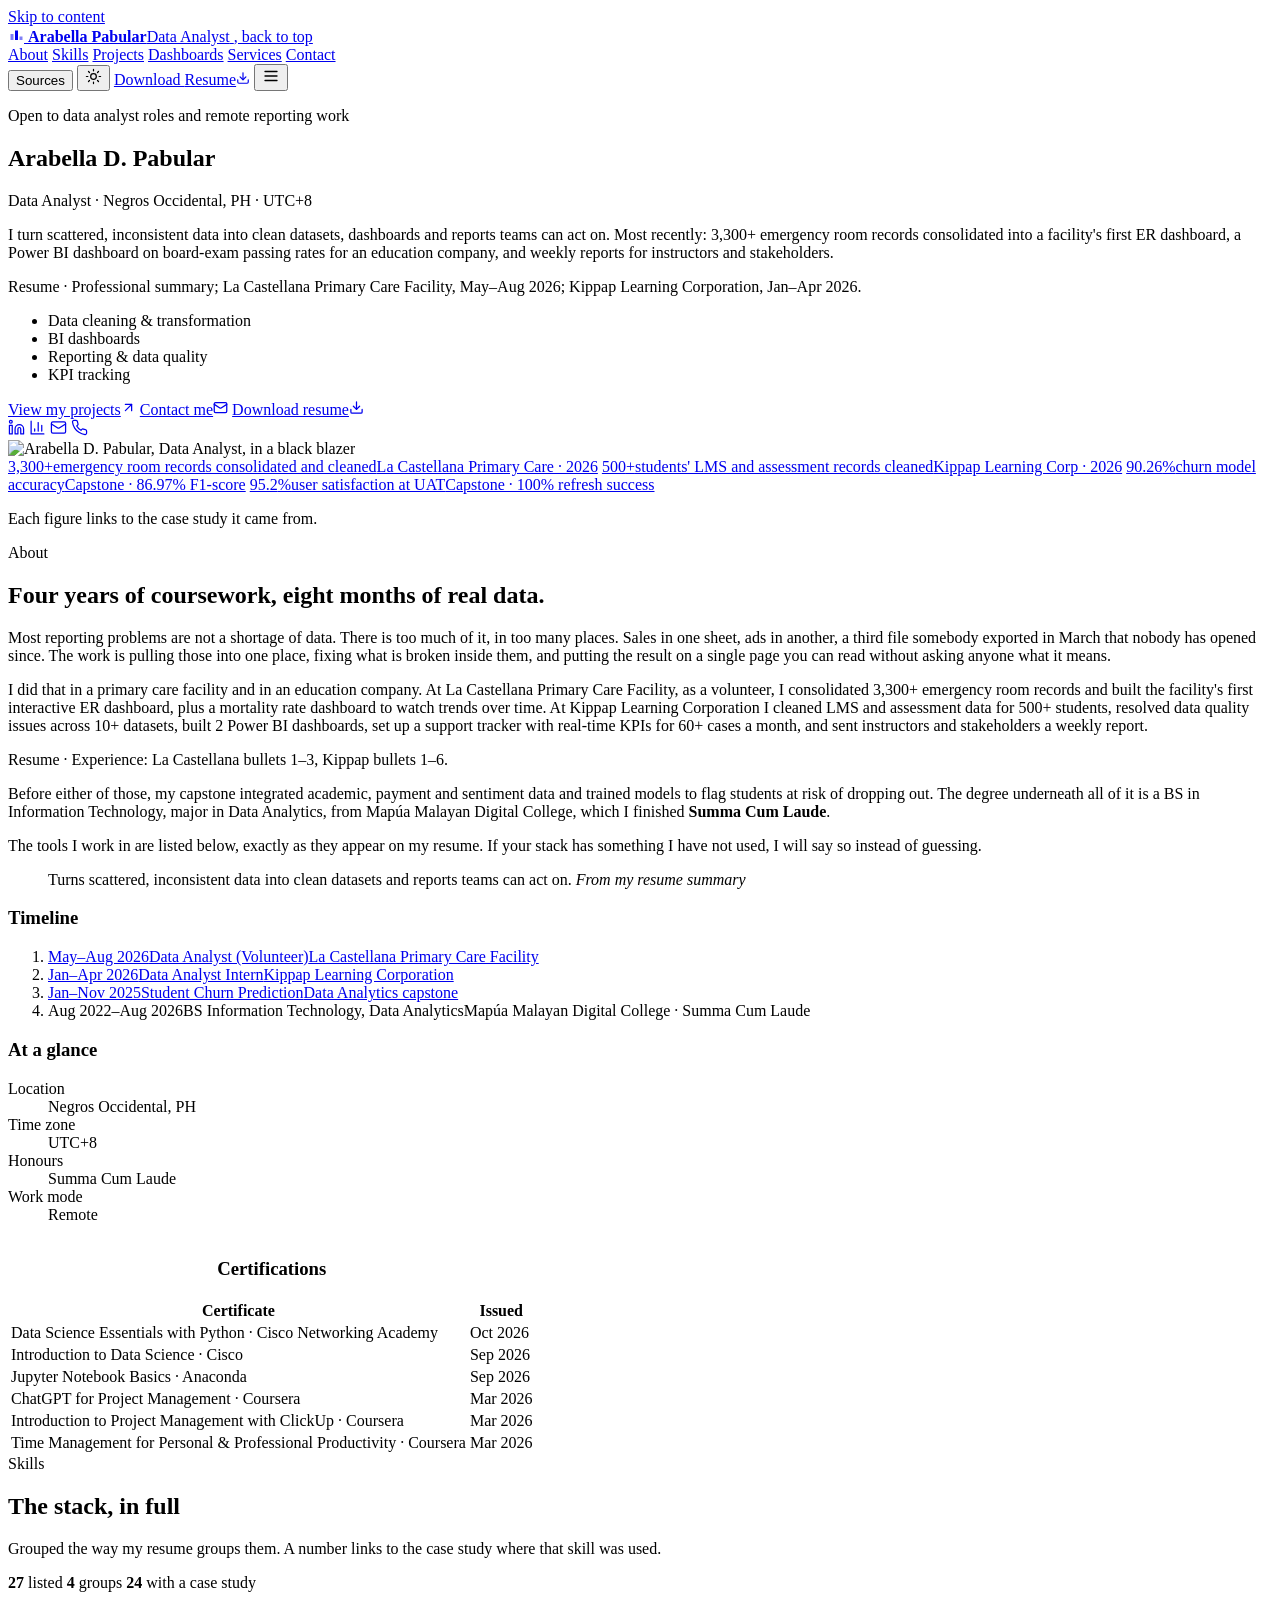
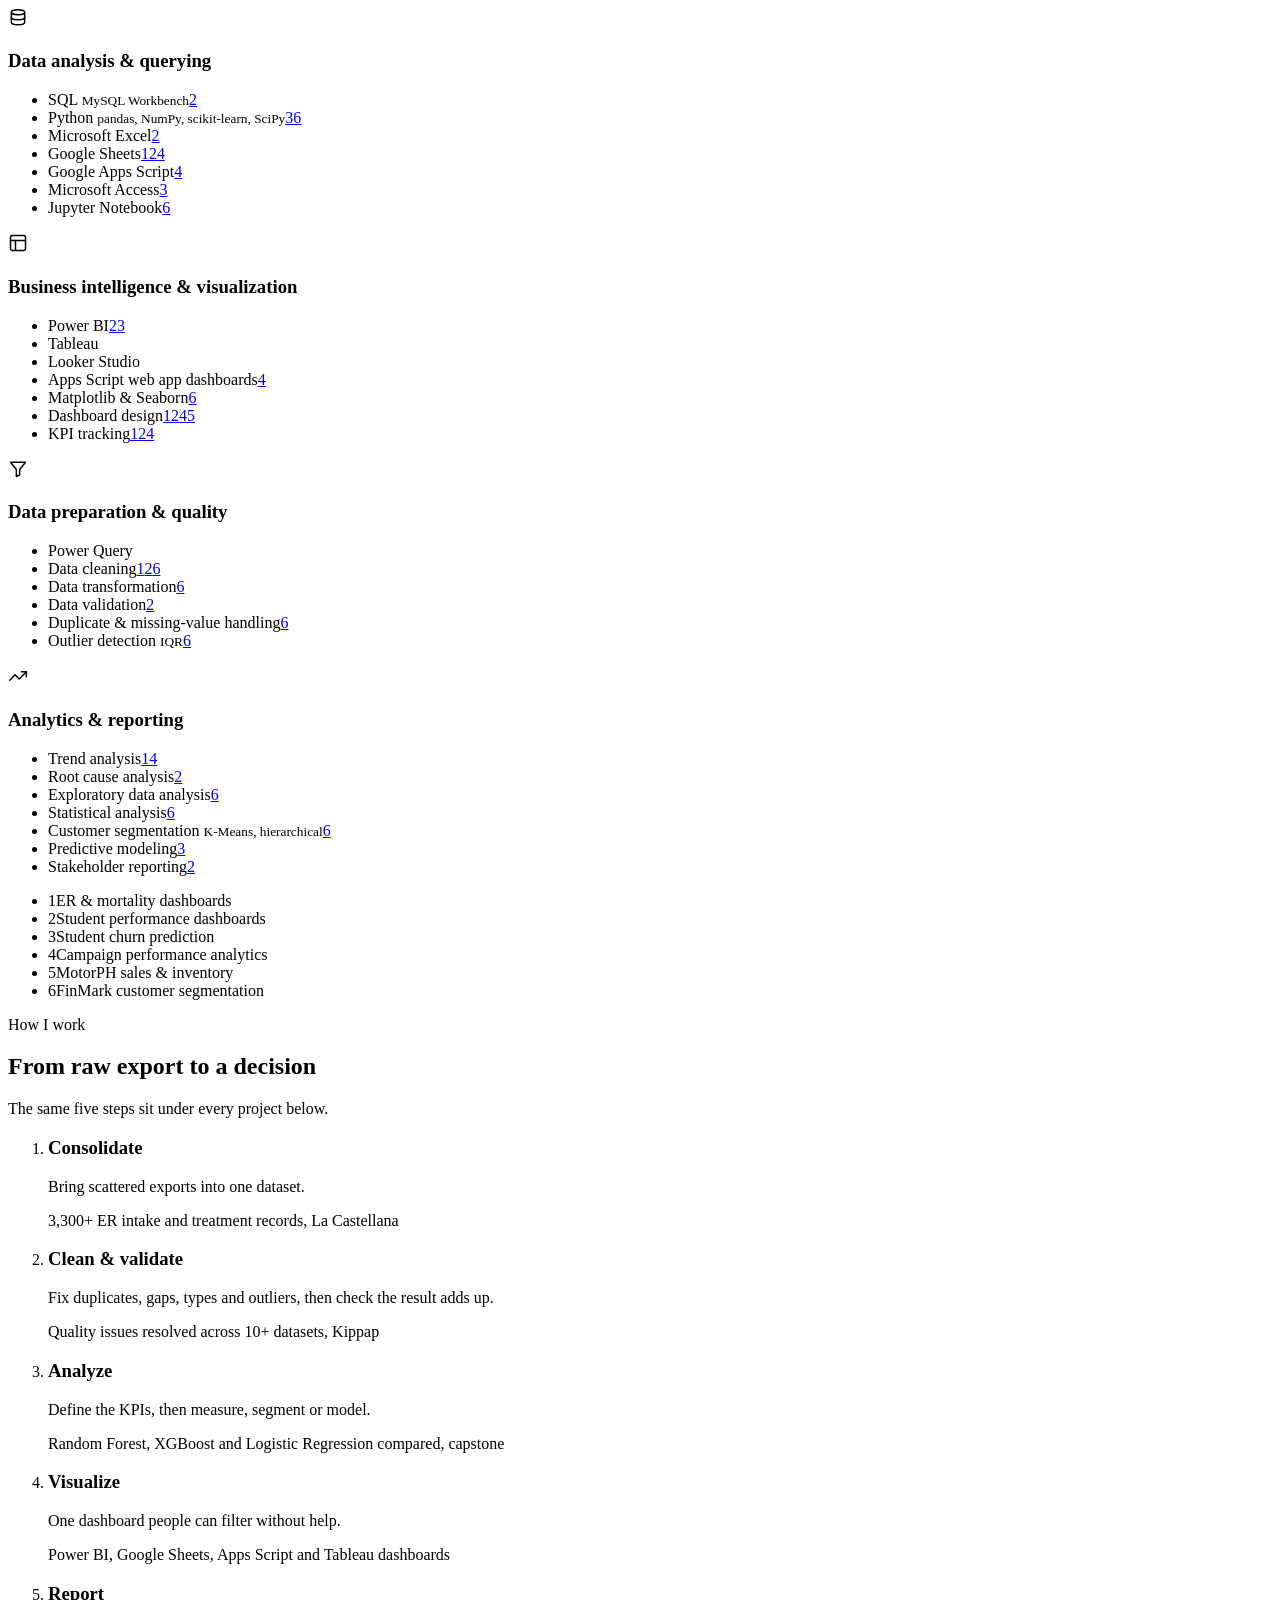
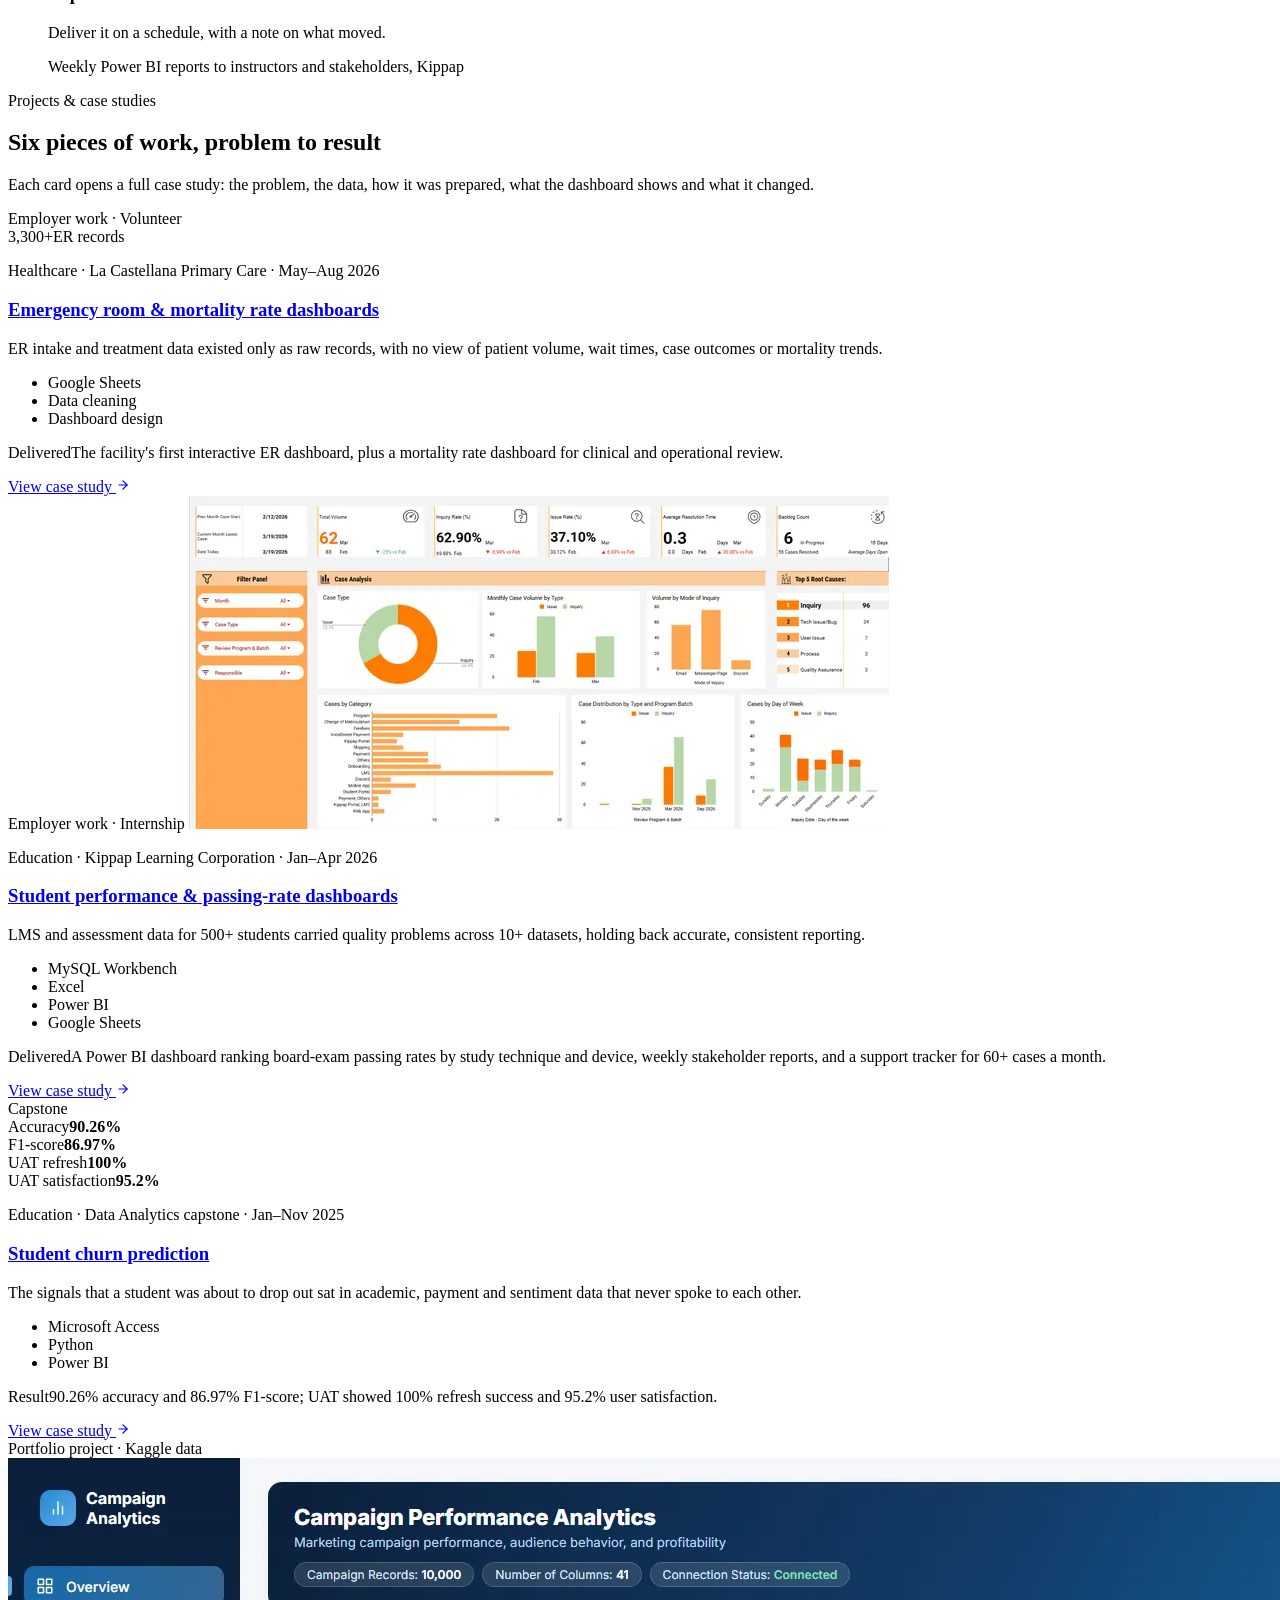
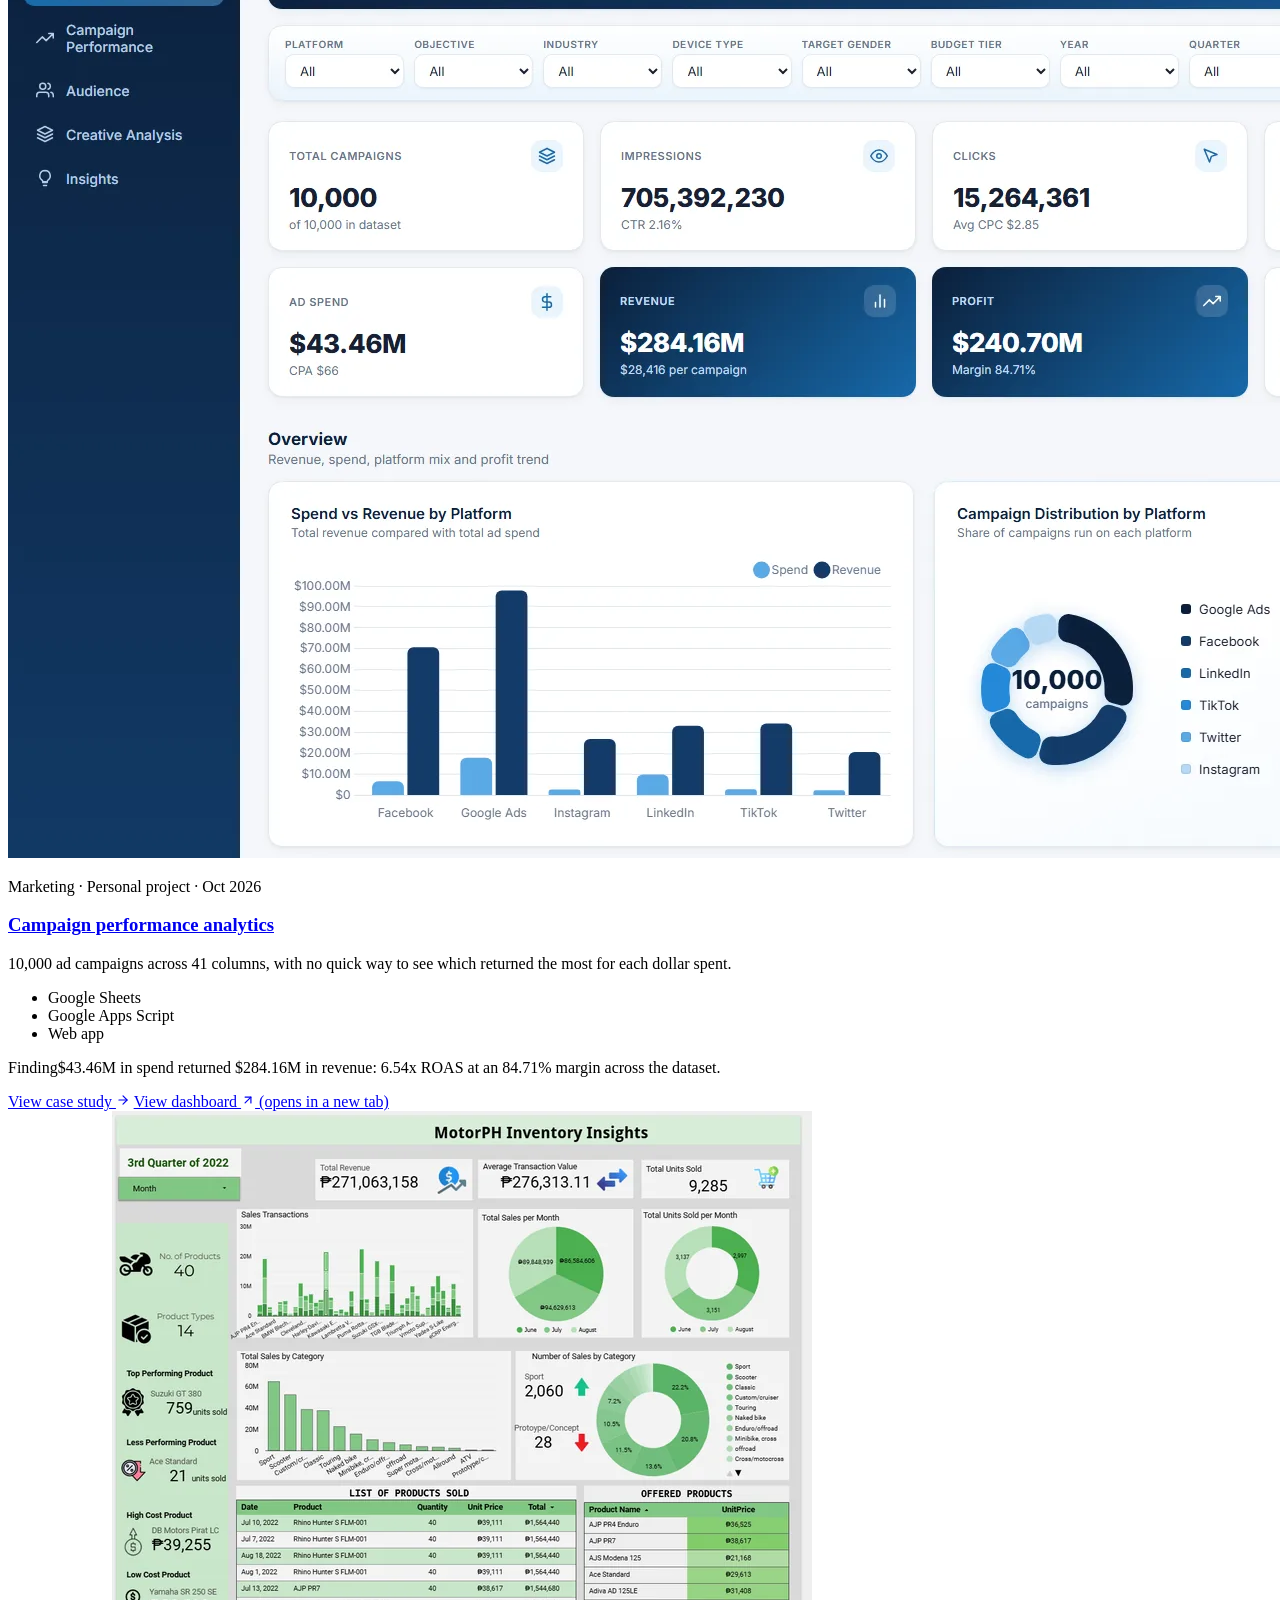
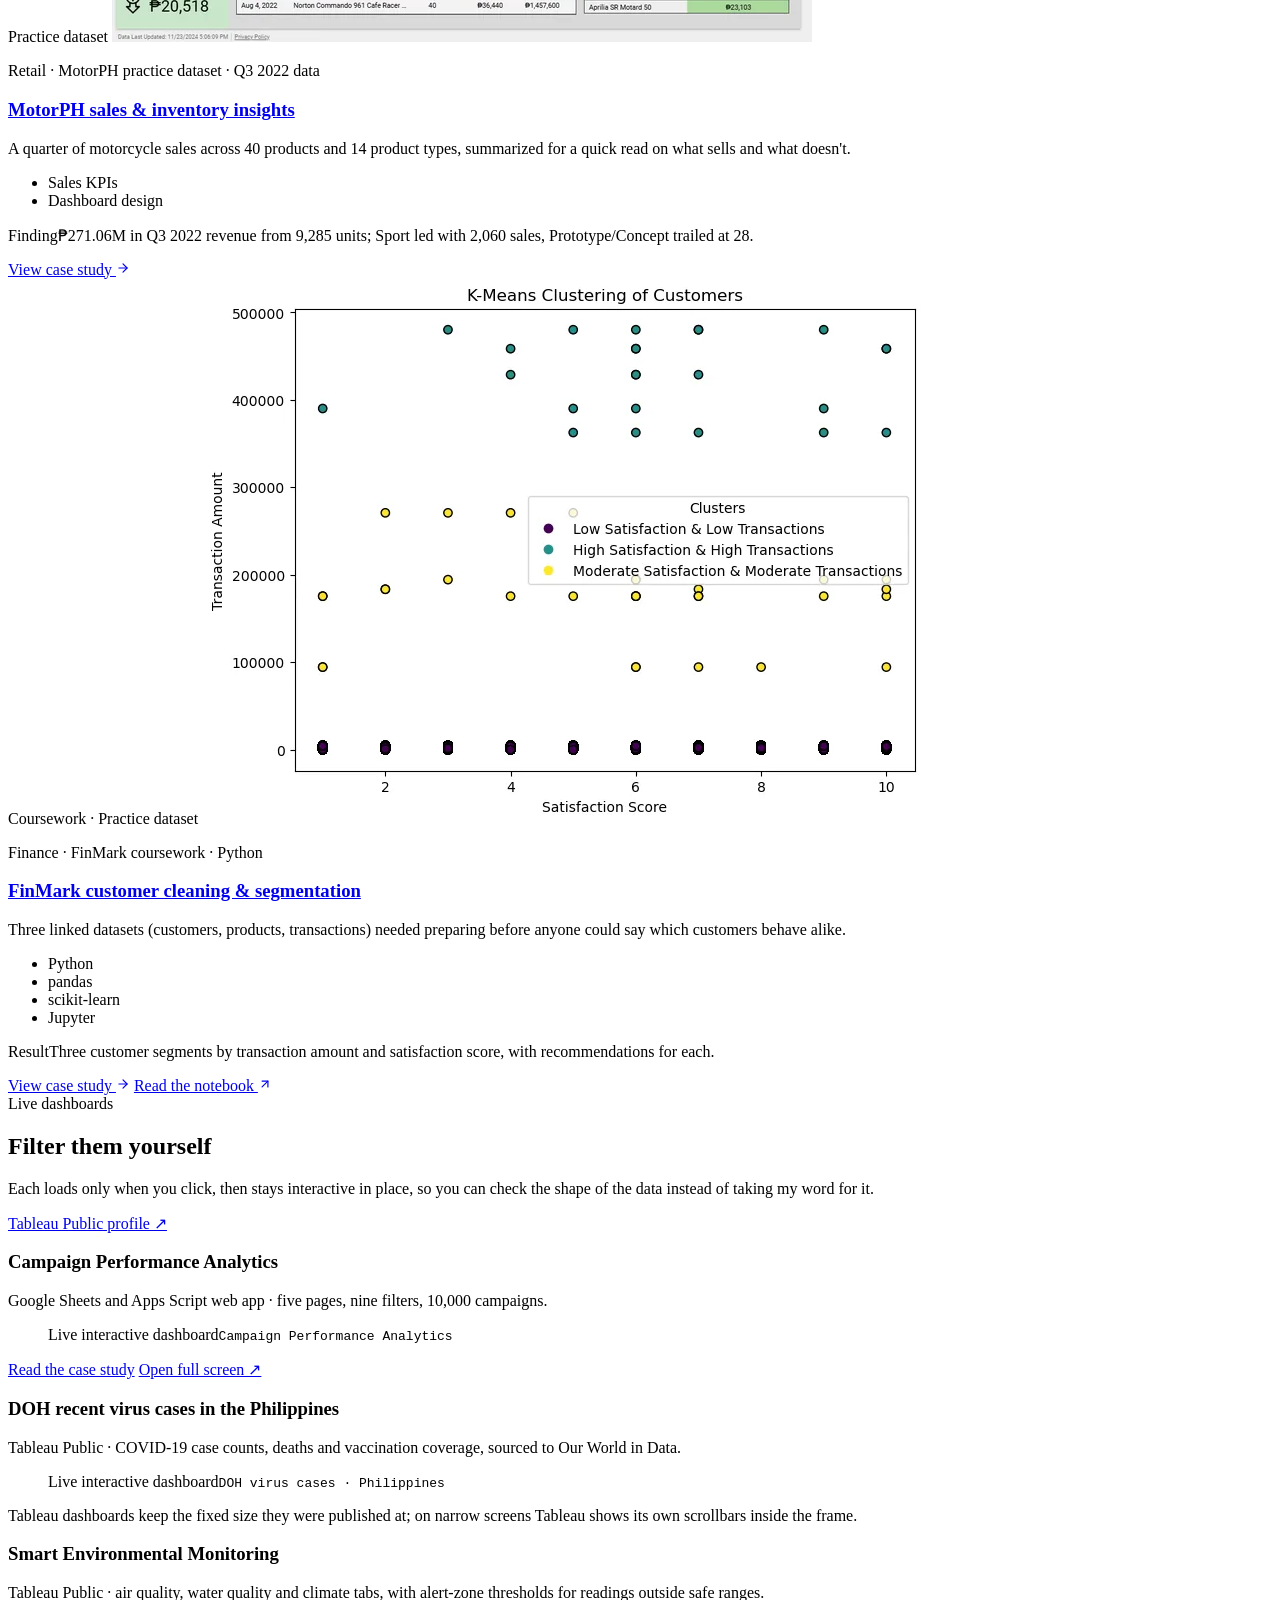
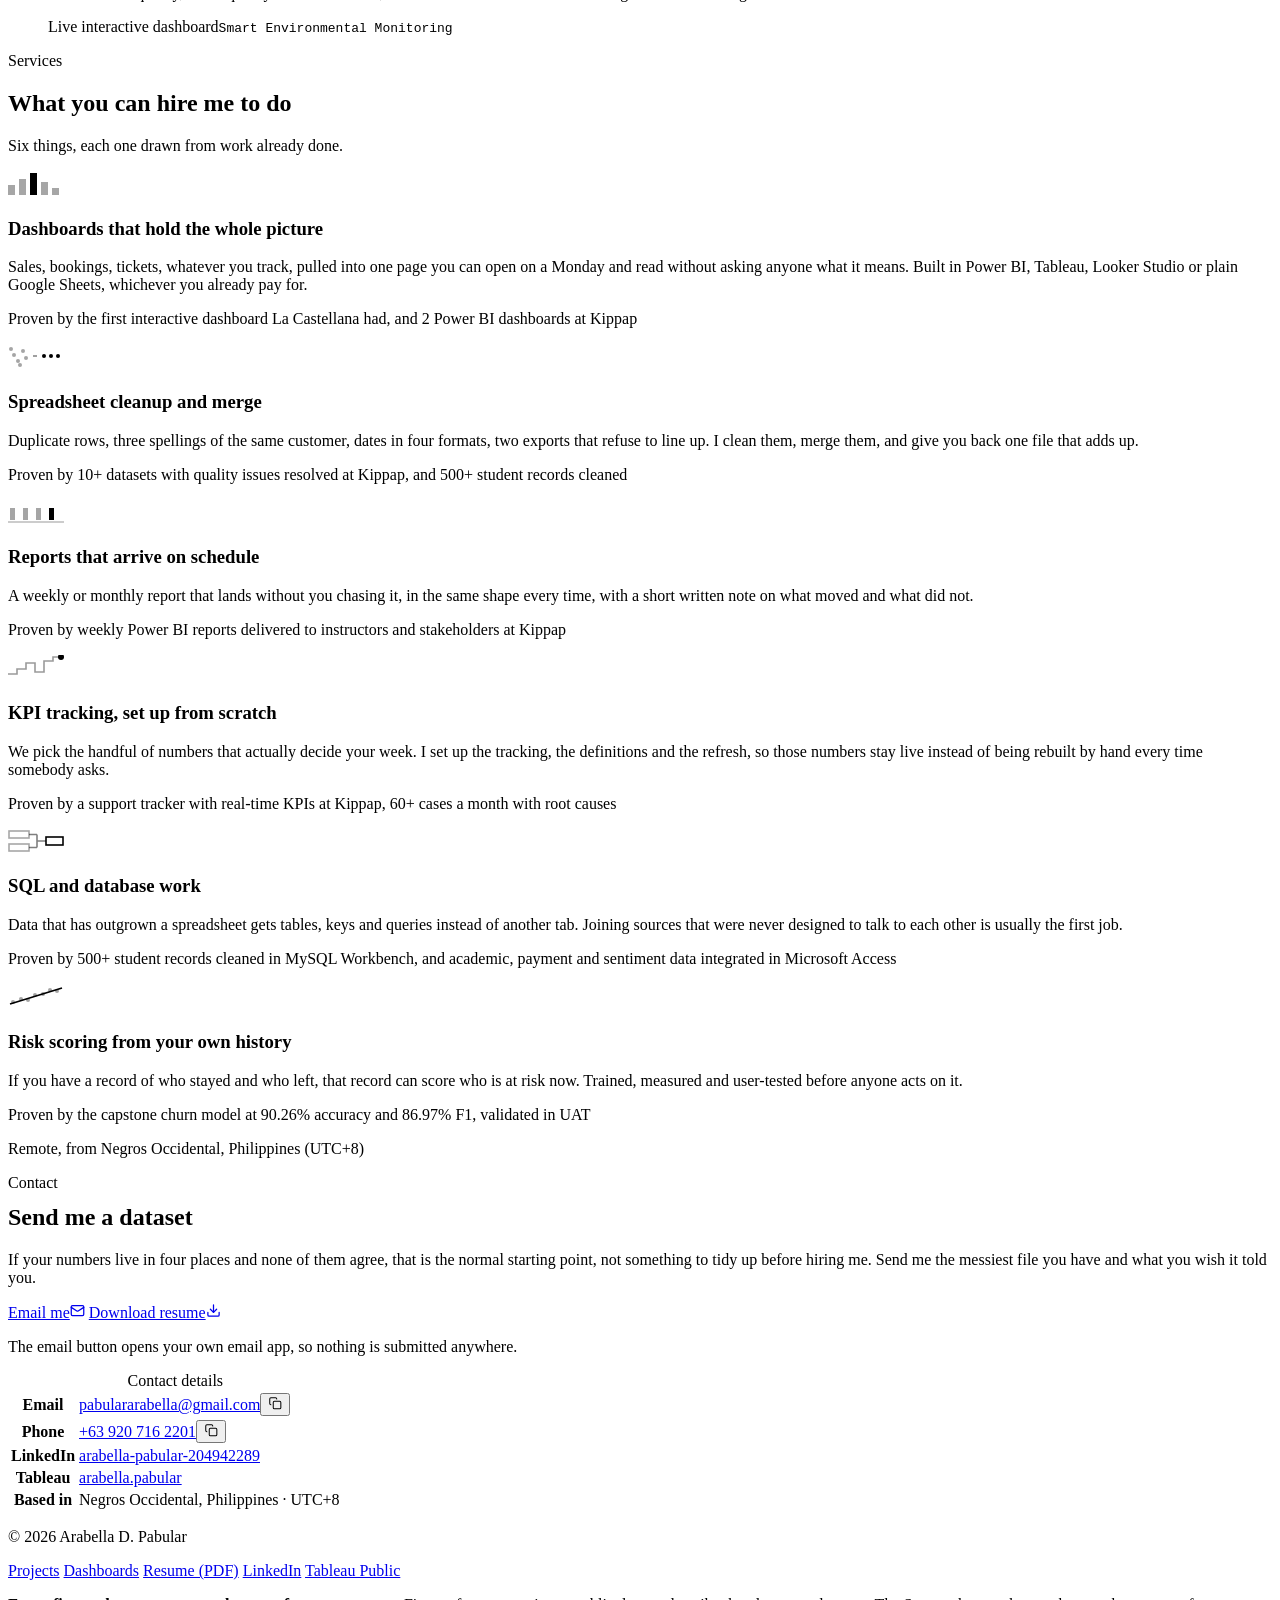
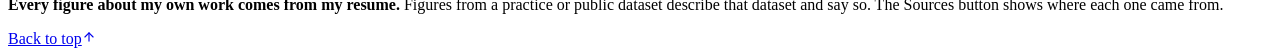
==== commit 2979f2bf: "general update" ====
--- a/index.html
+++ b/index.html
@@ -1,4 +1,38 @@
-<!doctype html><html lang="en"><head><meta charset="utf-8"><meta name="viewport" content="width=device-width,initial-scale=1"><title>Arabella D. Pabular — Data Analyst</title><meta name="description" content="Data Analyst in Negros Occidental, Philippines. Dashboards, spreadsheet cleanup and recurring KPI reporting in Power BI, Tableau, Looker Studio, SQL, Python and Google Sheets."><meta name="author" content="Arabella D. Pabular"><meta name="robots" content="index, follow, max-image-preview:large"><meta name="color-scheme" content="light dark"><meta name="theme-color" content="#23262B"><meta property="og:type" content="profile"><meta property="og:site_name" content="Arabella D. Pabular"><meta property="og:locale" content="en_PH"><meta property="profile:first_name" content="Arabella"><meta property="profile:last_name" content="Pabular"><meta property="og:title" content="Arabella D. Pabular — Data Analyst"><meta property="og:description" content="Dashboards, data cleaning and recurring KPI reporting. 3,300+ ER records analyzed, 500+ student records cleaned, a churn model at 90.26% accuracy."><link rel="canonical" href="https://aetherbella.github.io/"><meta property="og:url" content="https://aetherbella.github.io/"><meta property="og:image" content="https://aetherbella.github.io/assets/img/og.png"><meta property="og:image:width" content="1200"><meta property="og:image:height" content="630"><meta property="og:image:alt" content="Arabella D. Pabular, Data Analyst. 3,300+ emergency room records analyzed, 500+ students' records cleaned, 90.26% predictive model accuracy, 95.2% user satisfaction at UAT."><meta name="twitter:card" content="summary_large_image"><script>!function(){try{document.documentElement.classList.add("js");var t=localStorage.getItem("apab-theme");"dark"!==t&&"light"!==t||document.documentElement.setAttribute("data-theme",t),"on"===localStorage.getItem("apab-sources")&&document.documentElement.classList.add("sources-on")}catch(t){}}()</script><link rel="preconnect" href="https://fonts.googleapis.com"><link rel="preconnect" href="https://fonts.gstatic.com" crossorigin><link rel="preload" as="style" href="https://fonts.googleapis.com/css2?family=Archivo:wdth,wght@62..125,100..900&family=Newsreader:ital,opsz,wght@0,6..72,400..700;1,6..72,400..600&family=IBM+Plex+Mono:wght@400;500;600&display=swap"><link rel="stylesheet" media="print" onload='this.media="all",this.onload=null' href="https://fonts.googleapis.com/css2?family=Archivo:wdth,wght@62..125,100..900&family=Newsreader:ital,opsz,wght@0,6..72,400..700;1,6..72,400..600&family=IBM+Plex+Mono:wght@400;500;600&display=swap"><noscript><link rel="stylesheet" href="https://fonts.googleapis.com/css2?family=Archivo:wdth,wght@62..125,100..900&family=Newsreader:ital,opsz,wght@0,6..72,400..700;1,6..72,400..600&family=IBM+Plex+Mono:wght@400;500;600&display=swap"></noscript><style>@font-face{font-family:"Archivo Fallback";src:local("Arial"),local("Helvetica Neue"),local("Liberation Sans");size-adjust:97%;ascent-override:92%;descent-override:24%}@font-face{font-family:"Newsreader Fallback";src:local("Georgia"),local("Times New Roman"),local("Liberation Serif");size-adjust:104%;ascent-override:96%;descent-override:26%}:root{--ground:#191C20;--paper:#23262B;--paper-raised:#2B2F36;--paper-sunken:#1D2025;--rule:#343941;--rule-strong:#6B737F;--mark-quiet:#8E97A4;--ink:#F3F5F8;--ink-2:#C5CBD4;--ink-3:#99A1AD;--accent:#F0A830;--accent-ink:#231803;--accent-2:#C98A28;--accent-wash:rgba(240, 168, 48, 0.12);--flag:#FF8A5B;--flag-ink:#2A1004;--focus:#FFC96B;--select-bg:rgba(240, 168, 48, 0.28);--shadow-card:0 1px 0 rgba(0, 0, 0, 0.30),0 10px 28px rgba(0, 0, 0, 0.28);--halo-blur:9;--serif:"Newsreader","Newsreader Fallback",Georgia,"Times New Roman",serif;--sans:"Archivo","Archivo Fallback","Helvetica Neue",Arial,sans-serif;--mono:"IBM Plex Mono",ui-monospace,"Cascadia Mono",Menlo,Consolas,monospace;--fs-mega:clamp(2.625rem, 1.28rem + 5.98vw, 6.25rem);--fs-stat:clamp(2.125rem, 1.5rem + 2.78vw, 3.75rem);--fs-display:clamp(2.125rem, 1.57rem + 2.47vw, 3.625rem);--fs-h1:clamp(1.875rem, 1.4rem + 2.11vw, 3.125rem);--fs-h2:clamp(1.3125rem, 1.17rem + 0.65vw, 1.75rem);--fs-h3:clamp(1.0625rem, 1.02rem + 0.19vw, 1.1875rem);--fs-lede:clamp(1.0625rem, 0.99rem + 0.32vw, 1.3125rem);--fs-body:clamp(0.9375rem, 0.91rem + 0.14vw, 1.0625rem);--fs-small:0.8125rem;--fs-label:0.6875rem;--fs-micro:0.625rem;--r-sheet:18px;--r:3px;--gap:clamp(1rem, 2vw, 1.75rem);--pad-x:clamp(1.125rem, 3.2vw, 2.75rem);--nav-h:66px;color-scheme:dark}:root[data-theme=light]{--ground:#E4DED0;--paper:#F7F4EE;--paper-raised:#FFFDF9;--paper-sunken:#EDE8DE;--rule:#DCD5C7;--rule-strong:#B3A992;--mark-quiet:#8A8071;--ink:#141A22;--ink-2:#3D4855;--ink-3:#59646F;--accent:#8A5200;--accent-ink:#FFFBF4;--accent-2:#A9670B;--accent-wash:rgba(138, 82, 0, 0.10);--flag:#C63B14;--flag-ink:#FFF6F2;--focus:#6A3F00;--select-bg:rgba(138, 82, 0, 0.20);--shadow-card:0 1px 0 rgba(20, 26, 34, 0.07),0 8px 22px rgba(20, 26, 34, 0.05);--halo-blur:0;color-scheme:light}*,::after,::before{box-sizing:border-box}[hidden]{display:none!important}html{-webkit-text-size-adjust:100%;text-size-adjust:100%;scroll-behavior:smooth}body{margin:0;background:var(--ground);color:var(--ink-2);font-family:var(--sans);font-size:var(--fs-body);font-stretch:100%;line-height:1.62;-webkit-font-smoothing:antialiased;text-rendering:optimizeLegibility}::selection{background:var(--select-bg);color:var(--ink)}img,svg{max-width:100%}img{height:auto}dd,dl,figure,h1,h2,h3,h4,ol,p,table,ul{margin:0}ol,ul{padding:0;list-style:none}a{color:inherit}button{font:inherit;color:inherit;background:0 0;border:0;cursor:pointer}:where(a,button,input,select,textarea,summary,[tabindex]):focus-visible{outline:2px solid var(--focus);outline-offset:2px;border-radius:2px}.vh{position:absolute;width:1px;height:1px;padding:0;margin:-1px;overflow:hidden;clip-path:inset(50%);white-space:nowrap;border:0}.skip{position:absolute;left:12px;top:-60px;z-index:60;background:var(--accent);color:var(--accent-ink);padding:10px 16px;border-radius:var(--r);font-size:var(--fs-small);font-weight:600;transition:top 140ms ease}.skip:focus{top:12px}.mono{font-family:var(--mono);font-size:var(--fs-label);font-weight:500;letter-spacing:.13em;text-transform:uppercase;line-height:1.35}.micro{font-family:var(--mono);font-size:var(--fs-micro);font-weight:500;letter-spacing:.1em;text-transform:uppercase;color:var(--ink-3);line-height:1.45}.num{font-variant-numeric:tabular-nums lining-nums;font-feature-settings:"tnum" 1,"lnum" 1,"zero" 1;font-stretch:118%;font-weight:700;letter-spacing:-.03em;color:var(--ink)}.num .u{font-size:.52em;font-weight:600;font-stretch:100%;color:var(--accent);vertical-align:.42em;letter-spacing:0;margin-left:.06em}.lede{font-size:var(--fs-lede);line-height:1.5;color:var(--ink-2);max-width:48ch}.prose{max-width:64ch}.prose p+p{margin-top:1em}.prose .cite{margin-top:0}.sources-on .prose .cite{margin-top:1em}.sheet{margin:clamp(.5rem,1.2vw,1rem);border:1px solid var(--rule);border-radius:var(--r-sheet);background:var(--paper);overflow:clip;isolation:isolate}.shell{display:grid;grid-template-columns:repeat(12,minmax(0,1fr));column-gap:var(--gap);max-width:1240px;margin-inline:auto;padding-inline:var(--pad-x)}:where(.shell)>*{grid-column:1/-1}.section{padding-block:clamp(3.5rem,8vw,6.5rem)}.section+.section{border-top:1px solid var(--rule)}:where(section,footer,article)[id]{scroll-margin-top:calc(var(--nav-h) + 16px)}.s-head{display:grid;grid-template-columns:minmax(0,1fr) auto;align-items:end;gap:.75rem var(--gap);margin-bottom:clamp(1.75rem,3.5vw,2.75rem);padding-bottom:.9rem;border-bottom:1px solid var(--rule)}.s-index{display:block;margin-bottom:.55rem;color:var(--ink-3);font-family:var(--sans);font-size:var(--fs-small);font-weight:600;letter-spacing:.01em}.s-title{font-family:var(--serif);font-size:var(--fs-h1);font-weight:600;font-optical-sizing:auto;font-variation-settings:"opsz" 36;line-height:1.1;letter-spacing:-.015em;color:var(--ink);text-wrap:balance}.s-aside{color:var(--ink-3);text-align:right;text-decoration:none}.s-aside:hover{color:var(--ink)}.s-stand{margin-top:.75rem;color:var(--ink-2);font-size:var(--fs-body);max-width:56ch}.nav{position:sticky;top:0;z-index:30;background:color-mix(in oklab,var(--paper) 88%,transparent);backdrop-filter:blur(12px) saturate(1.15);-webkit-backdrop-filter:blur(12px) saturate(1.15);will-change:backdrop-filter;border-bottom:1px solid transparent;transition:border-color 180ms ease,background-color 180ms ease}.nav[data-stuck=true]{border-bottom-color:var(--rule)}.nav-inner{display:flex;align-items:center;justify-content:space-between;gap:var(--gap);min-height:var(--nav-h)}.brand{display:flex;align-items:center;gap:.7rem;text-decoration:none}.brand:hover .brand-name{color:var(--accent)}.brand-mark{width:28px;height:28px;flex:none;border:1px solid var(--rule);border-radius:var(--r);display:grid;place-items:center}.brand-name{font-weight:700;font-stretch:92%;font-size:.8125rem;letter-spacing:.07em;text-transform:uppercase;color:var(--ink);white-space:nowrap}.brand-role{color:var(--ink-3);border-left:1px solid var(--rule);padding-left:.7rem}.nav-links{display:flex;align-items:center;gap:clamp(.9rem,1.9vw,1.75rem);position:relative}.nav-links a{text-decoration:none;color:var(--ink-2);font-family:var(--sans);font-size:.875rem;font-weight:500;letter-spacing:0;text-transform:none;padding-block:0.4rem;transition:color 160ms ease}.nav-links a:hover,.nav-links a[aria-current=true]{color:var(--ink)}.nav-ind{position:absolute;bottom:-2px;left:0;height:2px;width:0;background:var(--accent);transform:translateX(0);transition:transform 260ms cubic-bezier(.65,0,.35,1),width 260ms cubic-bezier(.65,0,.35,1),opacity .2s;opacity:0;pointer-events:none}.nav-ind[data-on=true]{opacity:1}.nav-tools{display:flex;align-items:center;gap:.5rem}.pill{display:inline-flex;align-items:center;gap:.4rem;height:30px;padding:0 .6rem;border:1px solid var(--rule);border-radius:var(--r);color:var(--ink-3);font-family:var(--mono);font-size:var(--fs-micro);font-weight:600;letter-spacing:.12em;text-transform:uppercase;transition:border-color 160ms ease,color 160ms ease}.pill:hover{border-color:var(--accent);color:var(--ink)}.pill[aria-pressed=true]{background:var(--accent);border-color:var(--accent);color:var(--accent-ink)}.pill[aria-pressed=true]:hover{box-shadow:0 0 0 3px var(--accent-wash)}.pill .n{font-variant-numeric:tabular-nums}.icon-btn{width:32px;height:32px;display:grid;place-items:center;border:1px solid var(--rule);border-radius:var(--r);color:var(--ink-2);transition:border-color 160ms ease,color 160ms ease}.icon-btn:hover{border-color:var(--accent);color:var(--ink)}.btn{display:inline-flex;align-items:center;justify-content:center;gap:.5rem;height:44px;padding:0 1.15rem;border-radius:var(--r);border:1px solid transparent;font-weight:600;font-size:.9375rem;font-stretch:100%;text-decoration:none;white-space:nowrap;transition:transform 160ms ease,border-color 160ms ease,box-shadow 160ms ease}.btn:hover{transform:translateY(-1px)}.btn-primary{background:var(--accent);color:var(--accent-ink)}.btn-primary:hover{box-shadow:0 0 0 3px var(--accent-wash)}.btn-flag{background:var(--flag);color:var(--flag-ink);height:36px;padding:0 .9rem;font-size:.875rem}.btn-flag:hover{box-shadow:0 0 0 3px color-mix(in srgb,var(--flag) 22%,transparent)}.btn-ghost{border-color:var(--mark-quiet);color:var(--ink)}.btn-ghost:hover{border-color:var(--accent)}.nav-toggle{display:none}.hero{padding-block:clamp(2.5rem,6vw,5rem) clamp(2.5rem,5vw,4rem);align-items:center;row-gap:clamp(2.25rem,5vw,3rem)}.hero-figure{grid-column:1/6;justify-self:center;width:100%;max-width:400px}.hero-text{grid-column:7/13}.eyebrow{color:var(--ink-3)}.hero-rule{height:1px;background:var(--rule);margin-top:.9rem}.hero-name{margin-top:1.1rem;font-family:var(--serif);font-size:var(--fs-mega);font-weight:600;font-optical-sizing:auto;font-variation-settings:"opsz" 60;line-height:.92;letter-spacing:-.028em;color:var(--ink)}.hero-name .fam{display:block}.hero-deck{margin-top:1.15rem;font-family:var(--serif);font-size:var(--fs-h2);font-weight:400;font-style:italic;font-optical-sizing:auto;line-height:1.32;color:var(--ink-2);max-width:26ch;text-wrap:balance}.hero-deck em{font-style:normal;font-weight:600;color:var(--ink)}.hero-para{margin-top:1.15rem}.hero-links{display:flex;gap:.5rem;margin-top:1.6rem}.hero-links a{width:38px;height:38px;display:grid;place-items:center;border:1px solid var(--rule);border-radius:var(--r);color:var(--ink-2);transition:border-color 160ms ease,color 160ms ease,transform 160ms ease}.hero-links a:hover{border-color:var(--accent);color:var(--ink);transform:translateY(-1px)}.hero-cta{display:flex;flex-wrap:wrap;gap:.65rem;margin-top:1.5rem}.dial{display:block;width:100%;height:auto;overflow:visible}.d-track{stroke:var(--mark-quiet)}.d-ticks line{stroke:var(--mark-quiet);stroke-width:1}.d-ticklabels text{fill:var(--ink-3);font-family:var(--mono);font-size:12px;font-weight:500;letter-spacing:.06em;dominant-baseline:middle}.d-arcs circle,.d-halo circle{fill:none;stroke-linecap:butt}.arc-capstone{stroke:var(--mark-quiet)}.arc-lacast{stroke:var(--accent)}.arc-kippap{stroke:var(--accent-2)}.d-halo{opacity:calc(var(--halo-blur) * .038);transition:opacity .5s ease .7s}.js .dial:not([data-drawn=true]) .d-halo{opacity:0}.d-halo circle{stroke:var(--accent)}.d-plate{fill:var(--paper-raised);stroke:var(--rule);stroke-width:1}.dial-key{margin-top:1.4rem;display:grid;gap:.5rem}.dial-key li{display:grid;grid-template-columns:22px 1fr;align-items:center;gap:.6rem;font-family:var(--mono);font-size:var(--fs-micro);font-weight:500;letter-spacing:.08em;text-transform:uppercase;color:var(--ink-3)}.dial-key .k{height:0;border-top-style:solid}.k-lacast{border-top-width:5px;border-top-color:var(--accent)}.k-kippap{border-top-width:5px;border-top-color:var(--accent-2)}.k-capstone{border-top-width:4px;border-top-color:var(--mark-quiet)}.k-degree{border-top-width:1px;border-top-color:var(--mark-quiet)}.dial-note{margin-top:.9rem;color:var(--ink-3);font-size:var(--fs-small);line-height:1.5}.stats{background:var(--paper-sunken);border-block:1px solid var(--rule)}.stats-inner{padding-block:clamp(1.75rem,3.4vw,2.5rem);row-gap:1.75rem}.stat{grid-column:span 3;display:block;text-decoration:none}.stat+.stat{border-left:1px solid var(--rule);padding-left:var(--gap)}.stat .num{display:block;font-size:var(--fs-stat);line-height:1}.stat .bar{display:block;height:2px;width:44px;background:var(--accent);margin-top:.85rem;transform:scaleX(1);transform-origin:left;transition:transform .7s cubic-bezier(.22,.61,.36,1)}.js .stats[data-in=true] .stat .bar{animation-name:grow-x;animation-duration:.7s;animation-timing-function:cubic-bezier(.22,.61,.36,1);animation-fill-mode:both}@keyframes grow-x{from{transform:scaleX(0)}to{transform:scaleX(1)}}.stat:nth-child(2) .bar{animation-delay:80ms}.stat:nth-child(3) .bar{animation-delay:160ms}.stat:nth-child(4) .bar{animation-delay:240ms}.stat .lab{display:block;margin-top:.75rem;color:var(--ink-2);font-size:.8125rem;font-stretch:96%;line-height:1.4}.stat .src{display:block;margin-top:.5rem}.stat:hover .num{color:var(--accent)}.stats-foot{margin-top:1.5rem;color:var(--ink-3)}.about-body{row-gap:clamp(2rem,4vw,2.75rem)}.about-prose{grid-column:1/8}.about-side{grid-column:9/13}.ledger{border-top:1px solid var(--rule)}.ledger div{display:grid;grid-template-columns:minmax(0,1fr) auto;gap:1rem;align-items:baseline;padding-block:0.7rem;border-bottom:1px solid var(--rule)}.ledger dt{color:var(--ink-3);font-family:var(--mono);font-size:var(--fs-micro);font-weight:500;letter-spacing:.1em;text-transform:uppercase}.ledger dd{margin:0;color:var(--ink);font-size:.875rem;text-align:right;font-stretch:96%}.ledger .hi{background:var(--accent-wash);margin-inline:-0.6rem;padding-inline:0.6rem}.ledger .hi dd{color:var(--accent);font-weight:700}.pullquote{margin-top:1.75rem;padding-left:1.1rem;border-left:2px solid var(--accent);font-size:var(--fs-lede);line-height:1.45;color:var(--ink);font-stretch:96%}.pullquote cite{display:block;margin-top:.7rem;font-style:normal}.certs{width:100%;border-collapse:collapse;margin-top:1.5rem}.certs caption{text-align:left;color:var(--ink-3);padding-bottom:.6rem}.certs td,.certs th{text-align:left;padding:.6rem .75rem .6rem 0;border-bottom:1px solid var(--rule);font-size:.8125rem;font-weight:400;color:var(--ink-2)}.certs th{color:var(--ink);font-weight:600}.certs td:last-child,.certs th:last-child{text-align:right;padding-right:0;font-family:var(--mono);font-size:var(--fs-micro);letter-spacing:.08em;text-transform:uppercase;color:var(--ink-3);white-space:nowrap}.counts{display:flex;flex-wrap:wrap;gap:.35rem 1.1rem;margin-bottom:1.75rem;color:var(--ink-3)}.counts b{color:var(--ink);font-variant-numeric:tabular-nums;font-stretch:110%}.matrix{row-gap:2rem}.skillgroup{grid-column:span 3}.skillgroup+.skillgroup{border-left:1px solid var(--rule);padding-left:var(--gap)}.skillgroup h3{font-family:var(--sans);font-size:.8125rem;font-weight:700;font-stretch:92%;letter-spacing:.08em;text-transform:uppercase;color:var(--ink);padding-bottom:.7rem;margin-bottom:.25rem;border-bottom:2px solid var(--accent)}.skillgroup li{display:grid;grid-template-columns:minmax(0,1fr) auto;align-items:baseline;gap:.5rem;padding-block:0.55rem;border-bottom:1px solid var(--rule);font-size:.875rem;color:var(--ink-2)}.skillgroup .fn{display:inline-flex;justify-content:flex-end;align-items:center;gap:.15em;min-width:3ch;font-family:var(--mono);font-size:var(--fs-micro);color:var(--ink-3)}.skillgroup .fn a{display:inline-grid;place-items:center;min-width:24px;min-height:24px;margin-block:-5px;color:var(--accent);text-decoration:none}.skillgroup .fn a:hover{text-decoration:underline;text-underline-offset:3px}.skillgroup .none{color:var(--ink-3)}.footnotes{margin-top:1.75rem;padding-top:1rem;border-top:1px solid var(--rule);display:grid;gap:.35rem}.footnotes li{color:var(--ink-3);font-family:var(--mono);font-size:var(--fs-micro);letter-spacing:.06em}.footnotes .m{color:var(--accent);font-weight:600;margin-right:.5em}.svc-block{border:1px solid var(--rule);border-radius:var(--r);background:var(--paper-raised);box-shadow:var(--shadow-card);display:grid;grid-template-columns:repeat(3,minmax(0,1fr));overflow:clip}.svc{padding:clamp(1.35rem,2.4vw,1.85rem);border-right:1px solid var(--rule);border-bottom:1px solid var(--rule);display:flex;flex-direction:column;position:relative}.svc::before{content:"";position:absolute;inset:-1px auto auto -1px;height:2px;right:-1px;background:var(--accent);transform:scaleX(0);transform-origin:left;transition:transform 240ms cubic-bezier(.22,.61,.36,1)}.svc:hover::before{transform:scaleX(1)}.svc:nth-child(3n){border-right:0}.svc:nth-last-child(-n+3){border-bottom:0}.svc-mark{color:var(--accent);margin-bottom:.9rem}.svc h3{font-size:var(--fs-h3);font-weight:700;font-stretch:100%;color:var(--ink);letter-spacing:-.01em}.svc p{margin-top:.6rem;font-size:.9375rem;color:var(--ink-2)}.svc .proof{margin-top:auto;padding-top:1.25rem;border-top:1px solid var(--rule)}.svc-foot{margin-top:1.1rem;color:var(--ink-3)}.case{padding-block:clamp(2.5rem,5vw,3.75rem);row-gap:2rem}.case+.case{border-top:1px solid var(--rule)}#portfolio .case{scroll-margin-top:calc(var(--nav-h) + 68px)}.case-text{grid-column:1/7}.case-fig{grid-column:8/13;align-self:start}.case.mirror .case-text{grid-column:7/13}.case.mirror .case-fig{grid-column:1/6;grid-row:1}.dateline{display:flex;align-items:center;gap:.6rem;color:var(--ink-3)}.dateline::before{content:"";width:7px;height:7px;background:var(--accent);flex:none}.case h3{margin-top:.9rem;font-family:var(--serif);font-size:var(--fs-h2);font-weight:600;font-optical-sizing:auto;font-variation-settings:"opsz" 32;line-height:1.18;letter-spacing:-.012em;color:var(--ink);text-wrap:balance}.par{margin-top:1.35rem;display:grid;gap:1.15rem}.par>div{padding-top:.8rem;border-top:1px solid var(--rule)}.par h4{color:var(--accent);font-family:var(--sans);font-size:var(--fs-small);font-weight:700;letter-spacing:.005em}.par p{margin-top:.45rem;font-size:.9375rem;color:var(--ink-2)}.chips{display:flex;flex-wrap:wrap;gap:.35rem;margin-top:1.35rem}.chip{border:1px solid var(--rule);border-radius:var(--r);padding:.3rem .55rem;font-family:var(--mono);font-size:var(--fs-micro);font-weight:500;letter-spacing:.08em;text-transform:uppercase;color:var(--ink-2)}.discretion{margin-top:1.25rem;color:var(--ink-3);font-size:var(--fs-small);font-style:italic}.fig{overflow-x:auto;border:1px solid var(--rule);border-radius:var(--r);background:var(--paper-raised);box-shadow:var(--shadow-card);padding:clamp(1.1rem,2.2vw,1.6rem)}.fig-cap{margin-top:1rem;padding-top:.8rem;border-top:1px solid var(--rule)}.fig-metric{margin-bottom:1.2rem}.fig-metric .num{font-size:var(--fs-display);line-height:1;display:block}.fig-metric .unit{display:block;margin-top:.6rem;font-size:.875rem;color:var(--ink-2);font-stretch:96%}.unit-chart{width:240px;min-width:240px;height:220px;background-image:radial-gradient(circle at 2px 2px,var(--mark-quiet) 1.15px,rgba(0,0,0,0) 1.25px);background-size:4px 4px;background-position:0 0}.datasheet{border-top:1px solid var(--rule)}.datasheet div{display:grid;grid-template-columns:auto minmax(0,1fr);align-items:baseline;gap:.9rem;padding-block:0.85rem;border-bottom:1px solid var(--rule)}.datasheet div:last-child{border-bottom:0}.datasheet .num{font-size:1.75rem;line-height:1;min-width:4.5ch}.datasheet .unit{color:var(--ink-2);font-size:.8125rem;font-stretch:96%}.scorecard{display:grid;gap:.9rem}.score{display:grid;grid-template-columns:minmax(0,1fr) auto;gap:.3rem .75rem;align-items:baseline}.score .k{font-family:var(--mono);font-size:var(--fs-micro);font-weight:500;letter-spacing:.1em;text-transform:uppercase;color:var(--ink-3)}.score .v{font-variant-numeric:tabular-nums;font-stretch:112%;font-weight:700;font-size:.875rem;color:var(--ink)}.score .track{grid-column:1/-1;height:9px;background:var(--paper-sunken);border:1px solid var(--rule);position:relative}.score .val{position:absolute;inset:0 auto 0 0;background:var(--mark-quiet);transform:scaleX(1);transform-origin:left;transition:transform .8s cubic-bezier(.22,.61,.36,1)}.score.model .val{background:var(--accent)}.js .fig[data-in=true] .score .val{animation-name:grow-x;animation-duration:.8s;animation-timing-function:cubic-bezier(.22,.61,.36,1);animation-fill-mode:both}.score:nth-child(2) .val{animation-delay:90ms}.score:nth-child(3) .val{animation-delay:180ms}.score:nth-child(4) .val{animation-delay:270ms}.axis{display:flex;justify-content:space-between;margin-top:.5rem;padding-top:.4rem;border-top:1px solid var(--mark-quiet)}.tableau-strip{margin-top:clamp(2rem,4vw,3rem);border:1px solid var(--rule);border-radius:var(--r);padding:1.1rem clamp(1rem,2vw,1.5rem);display:flex;flex-wrap:wrap;align-items:center;justify-content:space-between;gap:.75rem 1.5rem;text-decoration:none;transition:border-color 160ms ease}.tableau-strip:hover{border-color:var(--accent)}.tableau-strip .go{color:var(--accent);font-family:var(--mono);font-size:var(--fs-label);font-weight:500;letter-spacing:.08em;display:inline-flex;align-items:center;gap:.5rem;word-break:break-all}.tableau-strip:hover .go svg{transform:translate(2px,-2px)}.tableau-strip .go svg{transition:transform 160ms ease}.contact-body{row-gap:2.25rem}.contact-lead{grid-column:1/6}.contact-table-wrap{grid-column:6/10}.contact-side{grid-column:10/13}.ctable{width:100%;border-collapse:collapse}.ctable th{text-align:left;vertical-align:baseline;white-space:nowrap;padding:.75rem 1rem .75rem 0;border-bottom:1px solid var(--rule);font-family:var(--mono);font-size:var(--fs-micro);font-weight:500;letter-spacing:.1em;text-transform:uppercase;color:var(--ink-3)}.ctable td{padding:.75rem 0;border-bottom:1px solid var(--rule)}.ctable a{color:var(--ink);text-decoration:underline;text-decoration-color:var(--accent);text-decoration-thickness:1px;text-underline-offset:4px;font-size:.9375rem;word-break:break-word;transition:text-decoration-thickness 160ms ease}.ctable a:hover{text-decoration-thickness:2px}.ctable .row{display:flex;align-items:center;gap:.6rem;justify-content:space-between}.copy{flex:none;width:28px;height:28px;display:grid;place-items:center;border:1px solid var(--rule);border-radius:var(--r);color:var(--ink-3);transition:border-color 160ms ease,color 160ms ease}.copy:hover{border-color:var(--accent);color:var(--ink)}.copy[data-done=true]{border-color:var(--accent);color:var(--accent)}.copy[data-failed=true]{border-color:var(--flag);color:var(--flag)}.contact-side .btn{width:100%}.contact-note{margin-top:1rem;color:var(--ink-3);font-size:var(--fs-small);line-height:1.5}.foot{border-top:1px solid var(--rule)}.foot-inner{padding-block:1.75rem;display:flex;flex-wrap:wrap;gap:.75rem 1.5rem;align-items:center;justify-content:space-between}.foot .ethic{max-width:54ch}.foot .ethic b{color:var(--accent);font-weight:600}.to-top{display:inline-flex;align-items:center;gap:.45rem;color:var(--ink-3);text-decoration:none}.to-top:hover{color:var(--ink)}.to-top svg{transition:transform 160ms ease}.to-top:hover svg{transform:translateY(-2px)}.fig-cap,.foot .ethic,.stats-foot,.svc .proof,.svc-foot{text-transform:none;letter-spacing:.005em;font-size:.75rem;line-height:1.55}.cite{display:grid;grid-template-rows:0fr;opacity:0;visibility:hidden;transition:grid-template-rows .2s cubic-bezier(.4,0,.2,1),opacity .2s ease,visibility 0s linear .2s;transition-delay:calc(var(--i, 0) * 18ms),calc(var(--i, 0) * 18ms),calc(var(--i, 0) * 18ms + 200ms)}.cite>span{overflow:hidden;min-height:0}.sources-on .cite{grid-template-rows:1fr;opacity:1;visibility:visible;transition-delay:calc(var(--i, 0) * 18ms),calc(var(--i, 0) * 18ms),0s}.cite .in{display:block;padding-top:.5rem;padding-left:.65rem;border-left:1px solid var(--accent);color:var(--ink-3);font-family:var(--mono);font-size:var(--fs-micro);font-weight:400;letter-spacing:.04em;text-transform:none;line-height:1.5}html:not(.js) #navtoggle,html:not(.js) #sources,html:not(.js) #theme,html:not(.js) .copy{display:none}html:not(.js) .cite{grid-template-rows:1fr;opacity:1;visibility:visible;transition:none}@media (max-width:1080px){.brand-role{display:none}}@media (max-width:700px){.brand-name{display:none}.nav-tools{gap:.35rem}.cv-long{display:none}.btn-flag{padding:0 .7rem}.pill{padding:0 .5rem;letter-spacing:.08em}}.progress{position:fixed;inset:0 0 auto 0;height:2px;z-index:45;background:var(--accent);transform:scaleX(var(--progress,0));transform-origin:0 50%;pointer-events:none}html:not(.js) .progress{display:none}@supports (animation-timeline:scroll()){.js .progress{animation-name:progress-grow;animation-duration:auto;animation-timing-function:linear;animation-fill-mode:both;animation-timeline:scroll(root block)}}@keyframes progress-grow{from{transform:scaleX(0)}to{transform:scaleX(1)}}.dial-wrap{position:relative}.portrait,.portrait-slot{position:absolute;left:50%;top:50%;width:53.5%;aspect-ratio:1;transform:translate(-50%,-50%);border-radius:50%}.portrait{height:auto;object-fit:cover;box-shadow:0 0 0 1px var(--rule),0 10px 30px -12px rgba(0,0,0,.35)}.portrait:not([src]){display:none}.portrait[src]~.portrait-slot{display:none}.portrait-slot{display:grid;place-content:center;justify-items:center;gap:.55rem;padding:0 12%;color:var(--ink-3);text-align:center}.portrait-slot::before{content:"";position:absolute;inset:-8px;border:1.5px dashed var(--accent);border-radius:50%;opacity:.5}@media (prefers-reduced-motion:no-preference){.js .portrait-slot::before{animation:slot-spin 34s linear infinite}}@keyframes slot-spin{to{transform:rotate(360deg)}}.ps-glyph{width:32px;height:32px;opacity:.6}.ps-label{font-family:var(--mono);font-size:var(--fs-micro);font-weight:500;letter-spacing:.1em;text-transform:uppercase;line-height:1.55}.photo-hint{margin-top:.75rem;padding:.6rem .75rem;border:1px dashed var(--rule-strong);border-radius:var(--r);color:var(--ink-3);background:var(--paper-sunken);font-family:var(--sans);font-size:var(--fs-small);font-weight:400;letter-spacing:0;text-transform:none;line-height:1.5}.photo-hint b{color:var(--ink-2);font-weight:600}.photo-hint code,.slot-file code{font-family:var(--mono);font-size:.95em;color:var(--accent);overflow-wrap:break-word}.figbar{position:sticky;top:var(--nav-real,var(--nav-h));z-index:20;background:color-mix(in oklab,var(--paper-sunken) 94%,transparent);-webkit-backdrop-filter:blur(10px) saturate(1.15);backdrop-filter:blur(10px) saturate(1.15);border-block:1px solid var(--rule);margin-bottom:clamp(1.5rem,3vw,2.25rem)}.figbar-inner{display:flex;align-items:stretch;gap:0;overflow-x:auto;scrollbar-width:thin}.figbar-head{flex:none;display:flex;align-items:center;padding:.6rem .85rem .6rem 0;border-right:1px solid var(--rule);color:var(--ink-3);white-space:nowrap}.figbar-row{display:flex;align-items:stretch}.figbar-item{flex:none;display:flex;flex-direction:column;justify-content:center;gap:.1rem;padding:.55rem .9rem;border-right:1px solid var(--rule);text-decoration:none;position:relative;transition:background-color .2s ease}.figbar-item:last-child{border-right:0}.case[data-artefacts=true] .discretion{display:none}.figbar-item .lv{font-variant-numeric:tabular-nums lining-nums;font-stretch:112%;font-weight:700;font-size:.9375rem;letter-spacing:-.02em;color:var(--ink-2);line-height:1.1;transition:color .2s ease}.figbar-item .ln{font-family:var(--mono);font-size:var(--fs-micro);font-weight:500;letter-spacing:.07em;text-transform:uppercase;color:var(--ink-3);white-space:nowrap;transition:color .2s ease}.figbar-item::before{content:"";position:absolute;left:0;top:0;bottom:0;width:2px;background:var(--accent);transform:scaleY(0);transform-origin:50% 100%;transition:transform 240ms cubic-bezier(.22,.61,.36,1)}html:not(.js) .figbar-item .lv{color:var(--ink)}.figbar-item[data-lit=true]{background:var(--accent-wash)}.figbar-item[data-lit=true] .lv{color:var(--ink)}.figbar-item[data-lit=true] .ln{color:var(--ink-2)}.figbar-item[data-lit=true]::before{transform:scaleY(1)}.figbar-item:focus-visible .lv,.figbar-item:hover .lv{color:var(--ink)}.figbar-item:focus-visible{outline:0;box-shadow:inset 0 0 0 2px var(--focus)}.media{margin-top:1.5rem;display:grid;grid-template-columns:minmax(0,1fr);gap:1rem;max-width:880px}.media--pair{grid-template-columns:repeat(2,minmax(0,1fr))}.media-head,.slot-links{grid-column:1/-1}.media-head{display:flex;align-items:baseline;justify-content:space-between;gap:.75rem;padding-bottom:.6rem;border-bottom:1px solid var(--rule);color:var(--ink-3)}.slot{border:1px solid var(--rule);border-radius:var(--r);background:var(--paper-raised);overflow:clip}.slot[data-state=empty]{border-style:dashed;border-color:var(--rule-strong);background:var(--paper-sunken)}.slot-inner{display:grid;place-items:center;gap:.5rem;aspect-ratio:16/9;padding:1.25rem;text-align:center}.slot-inner svg{color:var(--mark-quiet)}.slot-what{color:var(--ink-2);font-weight:600;font-size:.9375rem}.slot-file{font-family:var(--mono);font-size:var(--fs-micro);font-weight:500;color:var(--accent);word-break:break-all;background:var(--accent-wash);padding:.25rem .45rem;border-radius:2px}.slot figcaption,.slot-spec{font-family:var(--sans);font-size:var(--fs-small);font-weight:400;letter-spacing:0;text-transform:none;line-height:1.5;color:var(--ink-3)}.slot-spec{max-width:42ch}.slot img{display:block;width:100%;height:auto}.slot-shot{display:block;width:100%;border:0;padding:0;background:0 0;cursor:zoom-in}.slot-shot:hover img{opacity:.92}.slot figcaption{padding:.7rem .85rem;border-top:1px solid var(--rule);color:var(--ink-3)}.slot--embed .slot-inner{aspect-ratio:16/10}.embed-frame{width:100%;aspect-ratio:16/10;border:0;display:block;background:var(--paper-sunken)}.embed-load{display:grid;place-items:center;gap:.6rem;width:100%;aspect-ratio:16/10;padding:1.25rem;text-align:center;color:var(--ink-2);transition:background-color 180ms ease}.embed-load:hover{background:var(--accent-wash)}.embed-load:focus-visible,.slot-shot:focus-visible{outline:0;box-shadow:inset 0 0 0 3px var(--focus)}.embed-load .el-note{font-family:var(--sans);font-size:var(--fs-small);letter-spacing:0;text-transform:none;line-height:1.5}.embed-load .el-title{font-weight:600;color:var(--ink);font-size:.9375rem}.embed-load .el-note{color:var(--ink-3);max-width:42ch}.embed-load svg{color:var(--accent)}.slot-links{display:flex;flex-wrap:wrap;gap:.5rem}.slot-link{display:inline-flex;align-items:center;gap:.45rem;padding:.45rem .7rem;border:1px solid var(--rule);border-radius:var(--r);color:var(--ink-2);text-decoration:none;font-size:var(--fs-small);font-weight:500;transition:border-color 160ms ease,color 160ms ease}.slot-link:hover{border-color:var(--accent);color:var(--ink)}.slot-link[data-empty=true]{border-style:dashed;border-color:var(--rule-strong);color:var(--ink-3);cursor:default}.lightbox{position:fixed;inset:0;z-index:70;display:grid;place-items:center;padding:clamp(1rem,4vw,3rem);background:color-mix(in oklab,var(--ground) 88%,transparent);-webkit-backdrop-filter:blur(6px);backdrop-filter:blur(6px)}.lightbox[hidden]{display:none}.lightbox img{max-width:100%;max-height:78vh;border:1px solid var(--rule);border-radius:var(--r);background:var(--paper)}.lightbox figcaption{margin-top:.85rem;color:var(--ink-2);text-align:center;max-width:60ch}.lightbox-close{position:absolute;top:clamp(.75rem,2vw,1.5rem);right:clamp(.75rem,2vw,1.5rem);width:40px;height:40px;display:grid;place-items:center;border:1px solid var(--rule);border-radius:var(--r);background:var(--paper);color:var(--ink)}.lightbox-close:hover{border-color:var(--accent)}.dial-key li{transition:opacity .2s ease}[data-case-focus] .dial-key li{opacity:.4}[data-case-focus] .dial-key li[data-case-key=true]{opacity:1}.d-arcs circle{transition:stroke-width 220ms ease,opacity 220ms ease}[data-case-focus] .d-arcs circle{opacity:.35}[data-case-focus=case-1] .arc-lacast,[data-case-focus=case-2] .arc-kippap,[data-case-focus=case-3] .arc-capstone{opacity:1}@media (max-width:960px){:root{--nav-h:60px}html:not(.js) .figbar{position:static}html:not(.js) #portfolio .case{scroll-margin-top:1rem}.nav-toggle{display:grid}.nav-links{position:absolute;left:0;right:0;top:100%;background:var(--paper-raised);border-bottom:1px solid var(--rule);flex-direction:column;align-items:stretch;gap:0;padding:.25rem var(--pad-x) .75rem;opacity:0;visibility:hidden;transform:translateY(-8px);transition:opacity .2s ease,transform .2s cubic-bezier(.4,0,.2,1),visibility 0s linear .2s;z-index:40}.nav-links[data-open=true],html:not(.js) .nav-links{opacity:1;visibility:visible;transform:translateY(0);transition-delay:0s,0s,0s}html:not(.js) .nav-links{position:static;flex-direction:row;flex-wrap:wrap;align-items:center;gap:0 1.1rem;padding:0 0 .75rem;background:0 0;border-bottom:0}html:not(.js) .nav-links a{width:auto;border-bottom:0;padding-block:0.4rem}html:not(.js) .nav-inner{flex-wrap:wrap;row-gap:.25rem}.nav-links a{width:100%;padding-block:0.9rem;border-bottom:1px solid var(--rule);font-size:var(--fs-body);letter-spacing:.06em}.nav-links a:last-of-type{border-bottom:0}.nav-ind{display:none}.shell{grid-template-columns:repeat(6,minmax(0,1fr))}.hero-figure{grid-column:1/-1;max-width:300px;order:2}.hero-text{grid-column:1/-1;order:1}.stat{grid-column:span 3}.stat:nth-child(odd){border-left:0;padding-left:0}.stat:nth-child(-n+2){padding-bottom:1.5rem;border-bottom:1px solid var(--rule)}.about-prose,.about-side{grid-column:1/-1}.skillgroup{grid-column:span 3}.skillgroup:nth-child(odd){border-left:0;padding-left:0}.svc-block{grid-template-columns:repeat(2,minmax(0,1fr))}.svc:nth-child(3n){border-right:1px solid var(--rule)}.svc:nth-child(2n){border-right:0}.svc:nth-last-child(-n+3){border-bottom:1px solid var(--rule)}.svc:nth-last-child(-n+2){border-bottom:0}.case-fig,.case-text,.case.mirror .case-fig,.case.mirror .case-text{grid-column:1/-1}.case-fig,.case.mirror .case-fig{grid-row:auto}.contact-lead,.contact-side,.contact-table-wrap{grid-column:1/-1}}@media (max-width:620px){.shell{grid-template-columns:repeat(4,minmax(0,1fr))}.s-head{grid-template-columns:1fr;align-items:start}.s-aside{text-align:left}.stat,.stat+.stat{grid-column:1/-1;border-left:0;padding-left:0}.stat+.stat{padding-top:1.25rem;border-top:1px solid var(--rule)}.stat:nth-child(-n+2){padding-bottom:0;border-bottom:0}.stats-inner{row-gap:1.25rem}.skillgroup,.skillgroup+.skillgroup{grid-column:1/-1;border-left:0;padding-left:0}.svc-block{grid-template-columns:minmax(0,1fr)}.svc{border-right:0!important;border-bottom:1px solid var(--rule)!important}.svc:last-child{border-bottom:0!important}.figbar-head{display:none}.figbar-item{padding:.5rem .7rem}.slot-inner{aspect-ratio:4/3;padding:1rem}.media--pair{grid-template-columns:minmax(0,1fr)}.foot-inner{flex-direction:column;align-items:flex-start}}@media (prefers-reduced-motion:reduce){*,::after,::before{animation-duration:0s!important;animation-iteration-count:1!important;transition-duration:0s!important;transition-delay:0s!important;animation-delay:0s!important;scroll-behavior:auto!important}html{scroll-behavior:auto}.stats .stat .bar{transform:scaleX(1)}.fig .score .val{transform:scaleX(1)}}.theming .d-arcs circle,.theming .score .val,.theming .stat .bar{transition:none!important}@media print{.copy,.embed-load,.hero-cta,.hero-links,.lightbox,.nav,.photo-hint,.progress,.to-top{display:none!important}.sheet{border:0;margin:0}.cite{grid-template-rows:1fr;opacity:1;visibility:visible}.figbar{position:static;background:0 0;border-block-color:#999}.figbar-inner{overflow:visible;flex-wrap:wrap}.figbar-item{opacity:1!important;background:0 0!important}.slot[data-state=empty]{display:none}}.gallery-wrap{margin-top:clamp(2.5rem,6vw,4.5rem)}.gallery-head{margin-bottom:clamp(1.25rem,3vw,2rem)}.gal-title{font-family:var(--serif);font-size:var(--fs-h2);font-weight:600;letter-spacing:-.01em;color:var(--ink);margin:0 0 .5rem}.gal-title::after{content:"";display:block;width:54px;height:3px;margin-top:.7rem;background:var(--accent);border-radius:2px}.gal-lede{max-width:58ch;color:var(--ink-2);font-size:var(--fs-body);margin:0}.gallery{display:grid;grid-template-columns:1fr;gap:var(--gap)}.gal-embed,.gal-fig{margin:0;background:var(--paper-raised);border:1px solid var(--rule);border-radius:var(--r-sheet);overflow:hidden;box-shadow:var(--shadow-card)}.gal-fig img{display:block;width:100%;height:auto;background:var(--paper-sunken)}.gal-fig figcaption{display:grid;gap:.3rem;padding:.9rem 1rem 1.05rem;border-top:1px solid var(--rule)}.gal-name{font-family:var(--serif);font-size:var(--fs-h3);color:var(--ink)}.gal-meta{color:var(--accent);letter-spacing:.06em;text-transform:uppercase}.gal-note{color:var(--ink-3);line-height:1.5;text-transform:none;letter-spacing:0}html:not(.js) .gal-shot{cursor:default;pointer-events:none}.gal-embed .embed-load{aspect-ratio:auto;min-height:190px;padding-block:2.25rem}.gal-links{padding:0 1rem 1.05rem}.gal-links .slot-link{min-height:44px}.gal-links .slot-link:focus-visible{outline:0;box-shadow:inset 0 0 0 2px var(--focus)}@media (min-width:760px){.gallery{grid-template-columns:repeat(2,minmax(0,1fr))}.gal-embed{grid-column:1/-1}.gal-embed .embed-load{min-height:230px}}.toolrow{display:flex;flex-wrap:wrap;align-items:baseline;gap:.6rem 1rem;margin-top:clamp(1.5rem,3.5vw,2.25rem);padding-top:clamp(1.1rem,2.5vw,1.6rem);border-top:1px solid var(--rule)}.toolrow-label{color:var(--ink-3);letter-spacing:.14em;text-transform:uppercase;flex:0 0 auto}.toolrow-list{display:flex;flex-wrap:wrap;gap:.5rem;margin:0;padding:0;list-style:none}.toolrow-list li{font-family:var(--mono);font-size:var(--fs-small);color:var(--ink-2);background:var(--paper-raised);border:1px solid var(--rule);border-radius:999px;padding:.3rem .7rem;white-space:nowrap}@media (max-width:960px),(pointer:coarse){#navtoggle,#sources,#theme{min-width:44px;min-height:44px}.btn-flag{min-height:44px}}.s-aside,.to-top{display:inline-flex;align-items:center;min-height:24px;padding-block:0.3rem}@media (max-width:960px),(pointer:coarse){.s-aside,.to-top{min-height:44px}}.contact-table a,.contact-table-wrap a{padding-block:0.3rem}.slot[data-slot][data-state=empty]{display:none}.media:has(.slot[data-slot][data-state=empty]):not(:has(.slot--embed)):not(:has(.slot-links)){display:none}.slot--app .embed-frame,.slot--app .embed-load{aspect-ratio:4/3}@media (max-width:620px){.slot--app .embed-frame{aspect-ratio:3/4}}.embed-load:has(.el-thumb){position:relative;overflow:hidden;isolation:isolate;align-content:end;justify-items:start;gap:.3rem;text-align:left;padding:clamp(1rem,2.5vw,1.5rem)}.el-thumb{position:absolute;inset:0;z-index:-2;width:100%;height:100%;object-fit:cover;object-position:top left;transition:transform .5s cubic-bezier(.22,.61,.36,1)}.embed-load:has(.el-thumb)::before{content:"";position:absolute;inset:0;z-index:-1;background:linear-gradient(to top,rgba(12,14,18,.94) 0%,rgba(12,14,18,.8) 20%,rgba(12,14,18,.25) 44%,rgba(12,14,18,.04) 100%);transition:background-color .2s ease}.embed-load:has(.el-thumb):hover::before{background-color:rgba(12,14,18,.12)}.embed-load:has(.el-thumb):hover .el-thumb{transform:scale(1.03)}.embed-load:has(.el-thumb)>svg{position:absolute;left:50%;top:50%;width:64px;height:64px;padding:19px 17px 19px 21px;border-radius:50%;background:var(--accent);color:var(--accent-ink);box-shadow:0 0 0 6px rgba(255,255,255,.18),0 10px 28px rgba(0,0,0,.4);transform:translate(-50%,-50%);transition:transform .2s ease}.embed-load:has(.el-thumb):hover>svg{transform:translate(-50%,-50%) scale(1.08)}.embed-load:has(.el-thumb) .el-title{color:#fff;font-size:1rem;text-shadow:0 1px 2px rgba(0,0,0,.5)}.embed-load:has(.el-thumb) .el-note{color:rgba(255,255,255,.82);max-width:52ch}.gal-embed .embed-load:has(.el-thumb){aspect-ratio:16/9;min-height:0}.slot--embed{container-type:inline-size}.embed-load:has(.el-thumb)>svg{top:42%}@container (max-width:520px){.embed-load:has(.el-thumb)>svg{width:48px;height:48px;padding:14px 12px 14px 16px;top:36%}.embed-load:has(.el-thumb) .el-note{display:none}}@media (max-width:620px){.gal-embed .embed-load:has(.el-thumb){aspect-ratio:4/3}}</style><link rel="icon" href="assets/img/favicon.svg" type="image/svg+xml"><link rel="icon" href="assets/img/icon-180.png" sizes="180x180" type="image/png"><link rel="apple-touch-icon" href="assets/img/icon-180.png"><script type="application/ld+json">{
+<!doctype html>
+<html lang="en">
+<head>
+<meta charset="utf-8">
+<meta name="viewport" content="width=device-width,initial-scale=1">
+<title>Arabella D. Pabular — Data Analyst</title>
+<meta name="description" content="Data Analyst in Negros Occidental, Philippines. Data cleaning and transformation, BI dashboards and recurring reporting in Power BI, SQL, Excel, Google Sheets, Python and Tableau.">
+<meta name="author" content="Arabella D. Pabular">
+<meta name="robots" content="index, follow, max-image-preview:large">
+<meta name="color-scheme" content="dark light">
+<meta name="theme-color" content="#050807">
+<meta property="og:type" content="profile">
+<meta property="og:site_name" content="Arabella D. Pabular">
+<meta property="og:locale" content="en_PH">
+<meta property="profile:first_name" content="Arabella">
+<meta property="profile:last_name" content="Pabular">
+<meta property="og:title" content="Arabella D. Pabular — Data Analyst">
+<meta property="og:description" content="Dashboards, data cleaning and recurring KPI reporting. 3,300+ ER records consolidated, 500+ student records cleaned, a churn model at 90.26% accuracy.">
+<link rel="canonical" href="https://aetherbella.github.io/">
+<meta property="og:url" content="https://aetherbella.github.io/">
+<meta property="og:image" content="https://aetherbella.github.io/assets/img/og.png">
+<meta property="og:image:width" content="1200">
+<meta property="og:image:height" content="630">
+<meta property="og:image:alt" content="Arabella D. Pabular, Data Analyst. 3,300+ emergency room records analyzed, 500+ students' records cleaned, 90.26% predictive model accuracy, 95.2% user satisfaction at UAT.">
+<meta name="twitter:card" content="summary_large_image">
+<script>!function(){try{var d=document.documentElement;d.classList.add("js");var t=localStorage.getItem("apab-theme");("dark"===t||"light"===t)&&d.setAttribute("data-theme",t);"on"===localStorage.getItem("apab-sources")&&d.classList.add("sources-on")}catch(e){}}()</script>
+<link rel="preconnect" href="https://fonts.googleapis.com">
+<link rel="preconnect" href="https://fonts.gstatic.com" crossorigin>
+<link rel="stylesheet" href="https://fonts.googleapis.com/css2?family=Archivo:wdth,wght@62..125,400..900&family=IBM+Plex+Mono:wght@400;500;600&display=swap">
+<link rel="stylesheet" href="assets/css/site.css">
+<link rel="preload" as="image" type="image/webp" href="assets/img/portrait/arabella-cutout.webp" imagesrcset="assets/img/portrait/arabella-cutout.webp 720w, assets/img/portrait/arabella-cutout@2x.webp 1080w" imagesizes="(max-width: 960px) 360px, 460px">
+<link rel="icon" href="assets/img/favicon.svg" type="image/svg+xml">
+<link rel="icon" href="assets/img/icon-180.png" sizes="180x180" type="image/png">
+<link rel="apple-touch-icon" href="assets/img/icon-180.png">
+<script type="application/ld+json">{
   "@context": "https://schema.org",
   "@type": "ProfilePage",
   "dateModified": "2026-10-09",
@@ -9,7 +43,7 @@
     "familyName": "Pabular",
     "jobTitle": "Data Analyst",
     "image": "https://aetherbella.github.io/assets/img/arabella.jpg",
-    "description": "Data Analyst in Negros Occidental, Philippines. Consolidates spreadsheet and database exports, cleans them, and builds dashboards and recurring KPI reports in Power BI, Tableau, Looker Studio, SQL, Python and Google Sheets.",
+    "description": "Data Analyst in Negros Occidental, Philippines. Cleans and consolidates spreadsheet and database exports, and builds dashboards and recurring KPI reports in Power BI, Tableau, Looker Studio, SQL, Python and Google Sheets.",
     "email": "mailto:pabulararabella@gmail.com",
     "telephone": "+63-920-716-2201",
     "address": { "@type": "PostalAddress", "addressRegion": "Negros Occidental", "addressCountry": "PH" },
@@ -26,12 +60,501 @@
       "@type": "Occupation",
       "name": "Data Analyst",
       "occupationalCategory": "Data Analyst",
-      "skills": "Dashboard design, data cleaning, data integration, SQL, Power BI, Tableau, Looker Studio, Python, recurring KPI reporting"
+      "skills": "Dashboard design, data cleaning, data transformation, data validation, SQL, Power BI, Power Query, Tableau, Looker Studio, Python, Google Apps Script, recurring KPI reporting"
     },
     "sameAs": [
       "https://www.linkedin.com/in/arabella-pabular-204942289",
       "https://public.tableau.com/app/profile/arabella.pabular"
     ],
-    "knowsAbout": ["Power BI", "Tableau", "Looker Studio", "Google Sheets", "Microsoft Excel", "SQL", "MySQL Workbench", "Microsoft Access", "Python", "Data Cleaning", "Data Integration", "Dashboard Design", "Predictive Modeling", "KPI Reporting"]
+    "knowsAbout": ["Power BI", "Power Query", "Tableau", "Looker Studio", "Google Sheets", "Google Apps Script", "Microsoft Excel", "SQL", "MySQL Workbench", "Microsoft Access", "Python", "Data Cleaning", "Data Transformation", "Data Validation", "Dashboard Design", "Predictive Modeling", "KPI Reporting"]
   }
-}</script></head><body><a class="skip" href="#main">Skip to content</a> <svg width="0" height="0" style="position:absolute" aria-hidden="true" focusable="false"><defs><g id="i-mail"><rect width="20" height="16" x="2" y="4" rx="2"/><path d="m22 7-8.97 5.7a1.94 1.94 0 0 1-2.06 0L2 7"/></g><g id="i-phone"><path d="M22 16.92v3a2 2 0 0 1-2.18 2 19.79 19.79 0 0 1-8.63-3.07 19.5 19.5 0 0 1-6-6 19.79 19.79 0 0 1-3.07-8.67A2 2 0 0 1 4.11 2h3a2 2 0 0 1 2 1.72 12.84 12.84 0 0 0 .7 2.81 2 2 0 0 1-.45 2.11L8.09 9.91a16 16 0 0 0 6 6l1.27-1.27a2 2 0 0 1 2.11-.45 12.84 12.84 0 0 0 2.81.7A2 2 0 0 1 22 16.92z"/></g><g id="i-linkedin"><path d="M16 8a6 6 0 0 1 6 6v7h-4v-7a2 2 0 0 0-4 0v7h-4v-7a6 6 0 0 1 6-6z"/><rect width="4" height="12" x="2" y="9"/><circle cx="4" cy="4" r="2"/></g><g id="i-chart"><path d="M3 3v18h18"/><path d="M18 17V9"/><path d="M13 17V5"/><path d="M8 17v-3"/></g><g id="i-download"><path d="M12 15V3"/><path d="M21 15v4a2 2 0 0 1-2 2H5a2 2 0 0 1-2-2v-4"/><path d="m7 10 5 5 5-5"/></g><g id="i-sun"><circle cx="12" cy="12" r="4"/><path d="M12 2v2M12 20v2M4.93 4.93l1.41 1.41M17.66 17.66l1.41 1.41M2 12h2M20 12h2M6.34 17.66l-1.41 1.41M19.07 4.93l-1.41 1.41"/></g><g id="i-moon"><path d="M12 3a6 6 0 0 0 9 9 9 9 0 1 1-9-9Z"/></g><g id="i-menu"><path d="M4 6h16M4 12h16M4 18h16"/></g><g id="i-close"><path d="M18 6 6 18M6 6l12 12"/></g><g id="i-copy"><rect width="13" height="13" x="9" y="9" rx="2"/><path d="M5 15a2 2 0 0 1-2-2V5a2 2 0 0 1 2-2h8a2 2 0 0 1 2 2"/></g><g id="i-check"><path d="M20 6 9 17l-5-5"/></g><g id="i-upright"><path d="M7 17 17 7"/><path d="M7 7h10v10"/></g><g id="i-up"><path d="M12 19V5"/><path d="m5 12 7-7 7 7"/></g><g id="i-downright"><path d="m7 7 10 10"/><path d="M17 7v10H7"/></g><g id="i-image"><rect width="18" height="18" x="3" y="3" rx="2"/><circle cx="9" cy="9" r="2"/><path d="m21 15-3.086-3.086a2 2 0 0 0-2.828 0L6 21"/></g><g id="i-play"><path d="M5 3.5v17l14-8.5z"/></g><g id="i-zoom"><circle cx="11" cy="11" r="8"/><path d="m21 21-4.3-4.3M11 8v6M8 11h6"/></g><g id="i-link"><path d="M10 13a5 5 0 0 0 7.54.54l3-3a5 5 0 0 0-7.07-7.07l-1.72 1.71"/><path d="M14 11a5 5 0 0 0-7.54-.54l-3 3a5 5 0 0 0 7.07 7.07l1.71-1.71"/></g><g id="i-person"><path d="M19 21v-2a4 4 0 0 0-4-4H9a4 4 0 0 0-4 4v2"/><circle cx="12" cy="7" r="4"/></g></defs></svg><div class="progress" id="progress" aria-hidden="true"></div><div class="sheet"><header class="nav" id="nav"><div class="shell"><div class="nav-inner"><a class="brand" href="#home"><span class="brand-mark" aria-hidden="true"><svg width="16" height="16" viewBox="0 0 16 16" fill="none"><rect x="2.5" y="8" width="3" height="6" fill="currentColor" opacity="0.5"/><rect x="7" y="4.5" width="3" height="9.5" fill="var(--accent)"/><rect x="11.5" y="10.5" width="3" height="3.5" fill="currentColor" opacity="0.5"/></svg> </span><span class="brand-name">Arabella&nbsp;Pabular</span> <span class="brand-role mono">Data Analyst</span> <span class="vh">Arabella Pabular Data Analyst, back to top</span></a><nav class="nav-links" id="navlinks" aria-label="Sections"><a href="#home">Home</a> <a href="#about">About</a> <a href="#skills">Skills</a> <a href="#services">Services</a> <a href="#portfolio">Portfolio</a> <a href="#contact">Contact</a> <span class="nav-ind" id="navind" aria-hidden="true"></span></nav><div class="nav-tools"><button class="pill" id="sources" type="button" aria-pressed="false" title="Show where every figure on this page comes from">Sources<span class="n" id="sources-n"></span></button> <button class="icon-btn" id="theme" type="button" aria-label="Switch to dark theme"><svg width="17" height="17" viewBox="0 0 24 24" fill="none" stroke="currentColor" stroke-width="1.75" stroke-linecap="round" stroke-linejoin="round" aria-hidden="true"><use href="#i-moon" id="theme-icon"/></svg></button> <a class="btn btn-flag" href="assets/docs/Arabella-Pabular-Data-Analyst-Resume.pdf" download aria-label="Download CV (PDF)"><svg width="15" height="15" viewBox="0 0 24 24" fill="none" stroke="currentColor" stroke-width="1.75" stroke-linecap="round" stroke-linejoin="round" aria-hidden="true"><use href="#i-download"/></svg> <span><span class="cv-long">Download </span>CV</span> </a><button class="icon-btn nav-toggle" id="navtoggle" type="button" aria-expanded="false" aria-controls="navlinks" aria-label="Open menu"><svg width="18" height="18" viewBox="0 0 24 24" fill="none" stroke="currentColor" stroke-width="1.75" stroke-linecap="round" stroke-linejoin="round" aria-hidden="true"><use href="#i-menu" id="navtoggle-icon"/></svg></button></div></div></div></header><main id="main" tabindex="-1"><section id="home" class="shell hero"><div class="hero-figure"><div class="dial-wrap"><svg class="dial" id="dial" viewBox="-200 -200 400 400" role="img" aria-labelledby="dial-t" aria-describedby="dial-d"><title id="dial-t">My degree, and the work inside it</title><desc id="dial-d">A ring representing my BS in Information Technology from August 2022 to August 2026. Three arcs mark when each piece of work happened: the Student Churn Prediction capstone from January to November 2025, the Kippap Learning Corporation internship from January to April 2026, and La Castellana Primary Care Facility from May to August 2026.</desc><defs><filter id="halo-blur" x="-50%" y="-50%" width="200%" height="200%"><feGaussianBlur stdDeviation="10"/></filter></defs><circle class="d-track" r="154" fill="none" stroke-width="4"/><g class="d-ticks" aria-hidden="true"><line x1="96.894" y1="-129.829" x2="101.679" y2="-136.240"/><line x1="132.868" y1="92.683" x2="139.429" y2="97.260"/><line x1="-88.377" y1="135.770" x2="-92.741" y2="142.475"/><line x1="-138.533" y1="-83.980" x2="-145.374" y2="-88.127"/></g><g class="d-ticklabels" aria-hidden="true"><text x="109.454" y="-146.659" text-anchor="start">2023</text><text x="150.092" y="104.697" text-anchor="start">2024</text><text x="-99.833" y="153.370" text-anchor="end">2025</text><text x="-156.491" y="-94.866" text-anchor="end">2026</text></g><g class="d-halo" filter="url(#halo-blur)" aria-hidden="true"><circle r="133" stroke-width="17" transform="rotate(211.2245)" stroke-dasharray="68.2174 835.6636"/><circle r="133" stroke-width="17" transform="rotate(240.6122)" stroke-dasharray="68.2174 835.6636"/></g><g class="d-arcs" aria-hidden="true"><circle class="arc-capstone" r="133" stroke-width="11" transform="rotate(123.0612)" stroke-dasharray="187.5980 835.6636" stroke-dashoffset="0"/><circle class="arc-kippap" r="133" stroke-width="17" transform="rotate(211.2245)" stroke-dasharray="68.2174 835.6636" stroke-dashoffset="0"/><circle class="arc-lacast" r="133" stroke-width="17" transform="rotate(240.6122)" stroke-dasharray="68.2174 835.6636" stroke-dashoffset="0"/></g><circle class="d-plate" r="107"/></svg> <img class="portrait" width="214" height="214" alt="Arabella D. Pabular, Data Analyst"><div class="portrait-slot" aria-hidden="true"><svg class="ps-glyph" viewBox="0 0 24 24" fill="none" stroke="currentColor" stroke-width="1.25" stroke-linecap="round" stroke-linejoin="round"><use href="#i-person"/></svg> <span class="ps-label">Photograph<br>to come</span></div></div><ul class="dial-key"><li><span class="k k-lacast"></span>La Castellana Primary Care · May–Aug 2026</li><li><span class="k k-kippap"></span>Kippap Learning Corp · Jan–Apr 2026</li><li><span class="k k-capstone"></span>Churn prediction capstone · Jan–Nov 2025</li><li><span class="k k-degree"></span>BSIT Data Analytics · Aug 2022–Aug 2026</li></ul><p class="dial-note">The ring is my degree. The arcs are when the work happened, drawn to scale.</p><p class="photo-hint micro" id="photo-hint"><b>Photo slot.</b> Save a square photo as <code>assets/img/arabella.jpg</code>, then add that path as the <code>src</code> on the <code>&lt;img class="portrait"&gt;</code> tag above. The dashed marker disappears by itself. Then delete this note.</p></div><div class="hero-text"><p class="eyebrow mono">Data Analyst · Negros Occidental, Philippines · UTC+8</p><div class="hero-rule" aria-hidden="true"></div><h1 class="hero-name">Arabella D.<span class="fam">Pabular</span></h1><p class="hero-deck">Dashboards, spreadsheet cleanup, and the weekly report that <em>arrives on time</em>.</p><p class="lede hero-para">I turn spreadsheets and database exports into something a person can actually read. Most recently: 3,300+ emergency room records consolidated into a facility's first interactive dashboard, 500+ students' records cleaned, quality issues resolved across 10+ datasets, and a churn model that reached 90.26% accuracy.</p><p class="cite" style="--i:0"><span><span class="in">Resume · La Castellana Primary Care Facility, May–Aug 2026 · Kippap Learning Corporation, Jan–Apr 2026 · Student Churn Prediction capstone, Jan–Nov 2025.</span></span></p><div class="hero-links"><a href="https://www.linkedin.com/in/arabella-pabular-204942289" target="_blank" rel="noopener" aria-label="LinkedIn profile"><svg width="17" height="17" viewBox="0 0 24 24" fill="none" stroke="currentColor" stroke-width="1.75" stroke-linecap="round" stroke-linejoin="round" aria-hidden="true"><use href="#i-linkedin"/></svg> </a><a href="https://public.tableau.com/app/profile/arabella.pabular" target="_blank" rel="noopener" aria-label="Tableau Public profile"><svg width="17" height="17" viewBox="0 0 24 24" fill="none" stroke="currentColor" stroke-width="1.75" stroke-linecap="round" stroke-linejoin="round" aria-hidden="true"><use href="#i-chart"/></svg> </a><a href="mailto:pabulararabella@gmail.com" aria-label="Email Arabella"><svg width="17" height="17" viewBox="0 0 24 24" fill="none" stroke="currentColor" stroke-width="1.75" stroke-linecap="round" stroke-linejoin="round" aria-hidden="true"><use href="#i-mail"/></svg> </a><a href="tel:+639207162201" aria-label="Call Arabella"><svg width="17" height="17" viewBox="0 0 24 24" fill="none" stroke="currentColor" stroke-width="1.75" stroke-linecap="round" stroke-linejoin="round" aria-hidden="true"><use href="#i-phone"/></svg></a></div><div class="hero-cta"><a class="btn btn-primary" href="#portfolio"><span>See the four cases</span> <svg width="16" height="16" viewBox="0 0 24 24" fill="none" stroke="currentColor" stroke-width="1.75" stroke-linecap="round" stroke-linejoin="round" aria-hidden="true"><use href="#i-downright"/></svg> </a><a class="btn btn-ghost" href="#contact"><span>Contact details</span></a></div><div class="toolrow" aria-label="Tools I work in"><span class="toolrow-label micro">Works in</span><ul class="toolrow-list"><li>Power BI</li><li>Tableau</li><li>SQL</li><li>Python</li><li>Looker Studio</li><li>Google Sheets</li></ul></div></div></section><section class="stats" id="stats" aria-label="Headline figures"><div class="shell stats-inner"><a class="stat" href="#case-1"><span class="num">3,300<span class="u">+</span></span> <span class="bar"></span> <span class="lab">emergency room records analyzed</span> <span class="src micro">La Castellana Primary Care · 2026</span> </a><a class="stat" href="#case-2"><span class="num">500<span class="u">+</span></span> <span class="bar"></span> <span class="lab">students' records cleaned</span> <span class="src micro">Kippap Learning Corp · 2026</span> </a><a class="stat" href="#case-3"><span class="num">90.26<span class="u">%</span></span> <span class="bar"></span> <span class="lab">predictive model accuracy</span> <span class="src micro">Capstone · Random Forest, XGBoost, Logistic Regression</span> </a><a class="stat" href="#case-3"><span class="num">95.2<span class="u">%</span></span> <span class="bar"></span> <span class="lab">user satisfaction, UAT</span> <span class="src micro">Capstone · alongside 100% refresh success</span></a><p class="stats-foot micro">Each figure links to the work it came from.</p></div></section><section id="about" class="section"><div class="shell"><div class="s-head"><div><span class="s-index">About</span><h2 class="s-title">Four years of coursework, eight months of real data.</h2></div></div></div><div class="shell about-body"><div class="about-prose"><div class="prose"><p>Most reporting problems are not a shortage of data. There is too much of it, in too many places. Sales in one sheet, ads in another, a third file somebody exported in March that nobody has opened since. The work is pulling those into one place, fixing what is broken inside them, and putting the result on a single page you can read without asking anyone what it means.</p><p>I did that in a primary care facility and in an education company. At La Castellana Primary Care Facility I consolidated raw intake and treatment data from 3,300+ emergency room records and built the facility's first interactive dashboard for patient volume, wait times and case outcomes, plus a mortality rate dashboard to watch those trends over time. Neither view existed before. At Kippap Learning Corporation I cleaned LMS and assessment data for 500+ students, resolved data quality issues across 10+ datasets, built 2 Power BI dashboards, stood up a support ticket tracker with real-time KPIs on 60+ cases a month, and sent instructors and stakeholders a weekly report.</p><p class="cite" style="--i:1"><span><span class="in">Resume · La Castellana bullets 1–2, Kippap bullets 1–5.</span></span></p><p>Before either of those, my capstone ran from January to November 2025 alongside the degree. That one integrated academic, payment and sentiment data and trained models to flag students at risk of dropping out.</p><p>The degree underneath all of it is a Bachelor of Science in Information Technology, major in Data Analytics, from Mapúa Malayan Digital College, August 2022 to August 2026. I finished it <b>Summa Cum Laude</b>.</p><p class="cite" style="--i:2"><span><span class="in">Resume · Education block. The honours are the school's Latin honour for the highest general weighted average band.</span></span></p><p>I work in Power BI, Tableau, Looker Studio, Google Sheets, Excel, SQL and MySQL Workbench, Microsoft Access, and Python. That list is the whole list. If your stack has something on it I have not used, I will say so instead of guessing.</p></div><blockquote class="pullquote">Proven ability to manage end-to-end data processes, from data integration to reporting. <cite class="micro">From my resume summary</cite></blockquote></div><div class="about-side"><dl class="ledger"><div><dt>Location</dt><dd>Negros Occidental, PH</dd></div><div><dt>Time zone</dt><dd>UTC+8</dd></div><div><dt>Degree</dt><dd>BS Information Technology</dd></div><div><dt>Major</dt><dd>Data Analytics</dd></div><div><dt>Institution</dt><dd>Mapúa Malayan Digital College</dd></div><div class="hi"><dt>Honours</dt><dd>Summa Cum Laude</dd></div><div><dt>Dates</dt><dd>Aug 2022–Aug 2026</dd></div></dl><p class="cite" style="--i:2"><span><span class="in">Resume · Education block, plus location from the contact header. The degree name is abbreviated here; UTC+8 is the Philippine standard offset.</span></span></p><table class="certs"><caption class="micro">Certifications</caption><thead><tr><th scope="col">Certificate</th><th scope="col">Issued</th></tr></thead><tbody><tr><td>ChatGPT for Project Management</td><td>Coursera, Mar 2026</td></tr><tr><td>Introduction to Project Management with ClickUp</td><td>Coursera, Mar 2026</td></tr><tr><td>Time Management for Personal &amp; Professional Productivity</td><td>Coursera, Mar 2026</td></tr></tbody></table></div></div></section><section id="skills" class="section"><div class="shell"><div class="s-head"><div><span class="s-index">Skills</span><h2 class="s-title">The stack, in full</h2><p class="s-stand">Every tool I work in, in the four groupings from my resume.</p></div></div><p class="counts mono"><span><b id="c-listed">20</b> listed</span> <span><b id="c-groups">4</b> groups</span> <span><b id="c-cases">17</b> with a case on this page</span></p></div><div class="shell matrix"><div class="skillgroup"><h3>Data Analysis &amp; Visualization</h3><ul><li>Power BI <span class="fn"><a href="#case-2" aria-label="Case 2">2</a><a href="#case-3" aria-label="Case 3">3</a></span></li><li>Tableau <span class="fn none" title="On my resume; no case study on this page"><span aria-hidden="true">–</span><span class="vh">No case study on this page</span></span></li><li>Looker Studio <span class="fn none" title="On my resume; no case study on this page"><span aria-hidden="true">–</span><span class="vh">No case study on this page</span></span></li><li>Google Sheets <span class="fn"><a href="#case-1" aria-label="Case 1">1</a><a href="#case-4" aria-label="Case 4">4</a></span></li><li>Microsoft Excel <span class="fn"><a href="#case-2" aria-label="Case 2">2</a></span></li><li>Dashboard Design <span class="fn"><a href="#case-1" aria-label="Case 1">1</a><a href="#case-2" aria-label="Case 2">2</a><a href="#case-3" aria-label="Case 3">3</a><a href="#case-4" aria-label="Case 4">4</a></span></li><li>KPI Tracking <span class="fn"><a href="#case-1" aria-label="Case 1">1</a><a href="#case-2" aria-label="Case 2">2</a><a href="#case-4" aria-label="Case 4">4</a></span></li><li>Data Cleaning <span class="fn"><a href="#case-1" aria-label="Case 1">1</a><a href="#case-2" aria-label="Case 2">2</a></span></li><li>Data Wrangling <span class="fn"><a href="#case-2" aria-label="Case 2">2</a></span></li></ul></div><div class="skillgroup"><h3>Databases &amp; Query Tools</h3><ul><li>MySQL Workbench <span class="fn"><a href="#case-2" aria-label="Case 2">2</a></span></li><li>Microsoft Access <span class="fn"><a href="#case-3" aria-label="Case 3">3</a></span></li><li>SQL <span class="fn"><a href="#case-2" aria-label="Case 2">2</a></span></li></ul></div><div class="skillgroup"><h3>Programming &amp; Modeling</h3><ul><li>Python <span class="fn"><a href="#case-3" aria-label="Case 3">3</a></span></li><li>Machine Learning <span class="fn"><a href="#case-3" aria-label="Case 3">3</a></span></li><li>Predictive Modeling <span class="fn"><a href="#case-3" aria-label="Case 3">3</a></span></li></ul></div><div class="skillgroup"><h3>Core Competencies</h3><ul><li>Data Integrity Validation <span class="fn"><a href="#case-2" aria-label="Case 2">2</a></span></li><li>Report Automation <span class="fn none" title="On my resume; no case study on this page"><span aria-hidden="true">–</span><span class="vh">No case study on this page</span></span></li><li>Stakeholder Reporting <span class="fn"><a href="#case-2" aria-label="Case 2">2</a></span></li><li>Root Cause Analysis <span class="fn"><a href="#case-2" aria-label="Case 2">2</a></span></li><li>Trend Analysis <span class="fn"><a href="#case-1" aria-label="Case 1">1</a><a href="#case-2" aria-label="Case 2">2</a><a href="#case-4" aria-label="Case 4">4</a></span></li></ul></div></div><div class="shell"><ul class="footnotes"><li><span class="m">1</span>La Castellana Primary Care Facility</li><li><span class="m">2</span>Kippap Learning Corporation</li><li><span class="m">3</span>Student Churn Prediction capstone</li><li><span class="m">4</span>Campaign Performance Analytics, personal project</li><li><span class="m">–</span>On my resume, but no case study on this page</li></ul></div></section><section id="services" class="section"><div class="shell"><div class="s-head"><div><span class="s-index">Services</span><h2 class="s-title">What you can hire me to do</h2><p class="s-stand">Six things, each one drawn from work already done.</p></div></div><div class="svc-block"><article class="svc"><span class="svc-mark" aria-hidden="true"><svg width="56" height="24" viewBox="0 0 56 24" fill="none"><rect x="0" y="14" width="7" height="10" fill="currentColor" opacity=".35"/><rect x="11" y="8" width="7" height="16" fill="currentColor" opacity=".35"/><rect x="22" y="2" width="7" height="22" fill="currentColor"/><rect x="33" y="11" width="7" height="13" fill="currentColor" opacity=".35"/><rect x="44" y="17" width="7" height="7" fill="currentColor" opacity=".35"/></svg></span><h3>Dashboards that hold the whole picture</h3><p>Sales, bookings, tickets, whatever you track, pulled into one page you can open on a Monday and read without asking anyone what it means. Built in Power BI, Tableau, Looker Studio or plain Google Sheets, whichever you already pay for.</p><p class="proof micro">Proven by the first interactive dashboard La Castellana had, and 2 Power BI dashboards at Kippap</p></article><article class="svc"><span class="svc-mark" aria-hidden="true"><svg width="56" height="24" viewBox="0 0 56 24" fill="none"><g fill="currentColor" opacity=".35"><circle cx="3" cy="5" r="2"/><circle cx="10" cy="17" r="2"/><circle cx="6" cy="11" r="2"/><circle cx="15" cy="7" r="2"/><circle cx="12" cy="21" r="2"/><circle cx="18" cy="14" r="2"/></g><path d="M25 12h4" stroke="currentColor" stroke-width="1.5" opacity=".5"/><g fill="currentColor"><circle cx="36" cy="12" r="2"/><circle cx="43" cy="12" r="2"/><circle cx="50" cy="12" r="2"/></g></svg></span><h3>Spreadsheet cleanup and merge</h3><p>Duplicate rows, three spellings of the same customer, dates in four formats, two exports that refuse to line up. I clean them, merge them, and give you back one file that adds up.</p><p class="proof micro">Proven by 10+ datasets with quality issues resolved at Kippap, and 500+ student records cleaned</p></article><article class="svc"><span class="svc-mark" aria-hidden="true"><svg width="56" height="24" viewBox="0 0 56 24" fill="none"><path d="M0 22h56" stroke="currentColor" stroke-width="1" opacity=".4"/><g fill="currentColor" opacity=".35"><rect x="2" y="8" width="5" height="12"/><rect x="15" y="8" width="5" height="12"/><rect x="28" y="8" width="5" height="12"/><rect x="41" y="8" width="5" height="12"/></g><rect x="41" y="8" width="5" height="12" fill="currentColor"/></svg></span><h3>Reports that arrive on schedule</h3><p>A weekly or monthly report that lands without you chasing it, in the same shape every time, with a short written note on what moved and what did not.</p><p class="proof micro">Proven by weekly Power BI reports delivered to instructors and stakeholders at Kippap</p></article><article class="svc"><span class="svc-mark" aria-hidden="true"><svg width="56" height="24" viewBox="0 0 56 24" fill="none" stroke="currentColor"><path d="M0 19h9v-5h9v-6h9v9h9V6h9v-4h11" stroke-width="1.6" opacity=".4" fill="none"/><circle cx="53" cy="2" r="3" fill="currentColor" stroke="none"/></svg></span><h3>KPI tracking, set up from scratch</h3><p>We pick the handful of numbers that actually decide your week. I set up the tracking, the definitions and the refresh, so those numbers stay live instead of being rebuilt by hand every time somebody asks.</p><p class="proof micro">Proven by a support ticket tracker with real-time KPIs at Kippap, 60+ cases a month with root causes</p></article><article class="svc"><span class="svc-mark" aria-hidden="true"><svg width="56" height="24" viewBox="0 0 56 24" fill="none" stroke="currentColor" stroke-width="1.6"><rect x="1" y="2" width="20" height="7" opacity=".35"/><rect x="1" y="15" width="20" height="7" opacity=".35"/><path d="M21 5.5h8M21 18.5h8M29 5.5v13M29 12h9" opacity=".5"/><rect x="38" y="8" width="17" height="8"/></svg></span><h3>SQL and database work</h3><p>Data that has outgrown a spreadsheet gets tables, keys and queries instead of another tab. Joining sources that were never designed to talk to each other is usually the first job.</p><p class="proof micro">Proven by 500+ student records cleaned in MySQL Workbench, and academic, payment and sentiment data integrated in Microsoft Access</p></article><article class="svc"><span class="svc-mark" aria-hidden="true"><svg width="56" height="24" viewBox="0 0 56 24" fill="none"><g fill="currentColor" opacity=".35"><circle cx="5" cy="18" r="2"/><circle cx="13" cy="15" r="2"/><circle cx="20" cy="16" r="2"/><circle cx="27" cy="11" r="2"/><circle cx="35" cy="10" r="2"/><circle cx="42" cy="6" r="2"/><circle cx="49" cy="7" r="2"/></g><path d="M2 20 54 4" stroke="currentColor" stroke-width="1.8"/></svg></span><h3>Risk scoring from your own history</h3><p>If you have a record of who stayed and who left, that record can score who is at risk now. Trained, measured and user-tested before anyone acts on it.</p><p class="proof micro">Proven by the capstone churn model at 90.26% accuracy and 86.97% F1, validated in UAT</p></article></div><p class="svc-foot micro">Remote, from Negros Occidental, Philippines (UTC+8)</p></div></section><section id="portfolio" class="section"><div class="shell"><div class="s-head"><div><span class="s-index">Portfolio</span><h2 class="s-title">Four pieces of work, in full</h2><p class="s-stand">Problem, approach, result.</p></div><a class="s-aside micro" href="https://public.tableau.com/app/profile/arabella.pabular" target="_blank" rel="noopener">Tableau Public ↗</a></div></div><div class="figbar" id="figbar"><div class="shell"><div class="figbar-inner"><p class="figbar-head micro">Every figure<br>on this page</p><div class="figbar-row"><a class="figbar-item" href="#case-1" data-case="case-1"><span class="lv">3,300+</span><span class="ln">ER records</span></a> <a class="figbar-item" href="#case-2" data-case="case-2"><span class="lv">500+</span><span class="ln">students</span></a> <a class="figbar-item" href="#case-2" data-case="case-2"><span class="lv">10+</span><span class="ln">datasets</span></a> <a class="figbar-item" href="#case-2" data-case="case-2"><span class="lv">60+</span><span class="ln">cases / month</span></a> <a class="figbar-item" href="#case-2" data-case="case-2"><span class="lv">2</span><span class="ln">dashboards</span></a> <a class="figbar-item" href="#case-3" data-case="case-3"><span class="lv">90.26%</span><span class="ln">accuracy</span></a> <a class="figbar-item" href="#case-3" data-case="case-3"><span class="lv">86.97%</span><span class="ln">F1 score</span></a> <a class="figbar-item" href="#case-3" data-case="case-3"><span class="lv">100%</span><span class="ln">UAT refresh</span></a> <a class="figbar-item" href="#case-3" data-case="case-3"><span class="lv">95.2%</span><span class="ln">UAT satisfaction</span></a> <a class="figbar-item" href="#case-4" data-case="case-4"><span class="lv">10,000</span><span class="ln">campaigns</span></a> <a class="figbar-item" href="#case-4" data-case="case-4"><span class="lv">41</span><span class="ln">columns</span></a> <a class="figbar-item" href="#case-4" data-case="case-4"><span class="lv">9</span><span class="ln">live filters</span></a> <a class="figbar-item" href="#case-4" data-case="case-4"><span class="lv">6.54x</span><span class="ln">ROAS</span></a></div></div></div></div><article class="shell case" id="case-1"><div class="case-text"><p class="dateline micro">Case 01 · La Castellana Primary Care Facility · May–Aug 2026 · Healthcare</p><h3>The ER had no dashboard. Then it had one.</h3><div class="par"><div><h4>Problem</h4><p>Emergency room intake and treatment data existed only as raw records. There was no interactive view of patient volume, wait times or case outcomes, and no way to watch mortality trends move over time.</p></div><div><h4>Approach</h4><p>Consolidated the raw intake and treatment data in Google Sheets, then built the facility's first interactive dashboard on top of it, tracking patient volume, wait times and case outcomes. Added a separate mortality rate dashboard to monitor trends across time.</p></div><div><h4>Result</h4><p>Two working views where there had been none: patient volume, wait times and case outcomes in one place, and mortality trends tracked over time.</p></div></div><div class="chips"><span class="chip">Google Sheets</span><span class="chip">Data Cleaning</span> <span class="chip">Dashboard Design</span><span class="chip">KPI Tracking</span> <span class="chip">Trend Analysis</span></div><p class="discretion">Employer data. No screenshots or files are shown.</p></div><figure class="fig case-fig"><div class="fig-metric"><span class="num">3,300<span class="u">+</span></span> <span class="unit">emergency room records analyzed</span><p class="cite" style="--i:3"><span><span class="in">Resume · "Led data analysis on 3,300+ emergency room records using Google Sheets."</span></span></p></div><div class="unit-chart" role="img" aria-label="A lattice of 3,300 dots, 60 columns by 55 rows, one dot for each emergency room record."></div><figcaption class="fig-cap micro">One dot per record · 60 × 55 = 3,300 · tracked: patient volume, wait times, case outcomes</figcaption></figure><div class="media"><div class="media-head"><span class="micro">Screenshot slot</span> <span class="micro">Employer data · clearance required</span></div><figure class="slot" data-state="empty" data-slot="case-1-dashboard"><button class="slot-shot" type="button" hidden><img alt="The emergency room dashboard I built in Google Sheets." hidden></button><div class="slot-inner"><svg width="26" height="26" viewBox="0 0 24 24" fill="none" stroke="currentColor" stroke-width="1.5" stroke-linecap="round" stroke-linejoin="round" aria-hidden="true"><use href="#i-image"/></svg> <span class="slot-what">ER dashboard screenshot</span> <span class="slot-file"><code>assets/img/case-1-dashboard.png</code></span> <span class="slot-spec micro">16:9 · 1200px wide or more · anonymised, or cleared by the facility first</span></div><figcaption class="micro">Nothing appears here unless the facility has cleared it or the data is anonymised.</figcaption></figure></div></article><article class="shell case mirror" id="case-2"><div class="case-text"><p class="dateline micro">Case 02 · Kippap Learning Corporation · Jan–Apr 2026 · Education</p><h3>Five hundred students, ten broken datasets, one weekly report.</h3><div class="par"><div><h4>Problem</h4><p>LMS and assessment data for more than 500 students sat across datasets carrying quality problems, which held back reporting accuracy and consistency. Support cases were being worked without a running record of volume or cause.</p></div><div><h4>Approach</h4><p>Cleaned and analyzed the LMS and assessment data in MySQL Workbench and Excel/CSV, then resolved the quality issues dataset by dataset. Built 2 Power BI dashboards for engagement, passing rates and performance trends, and a support ticket tracker with real-time KPIs.</p></div><div><h4>Result</h4><p>Reporting accuracy and consistency improved across the datasets, and instructors and stakeholders received a weekly Power BI report to decide from.</p></div></div><div class="chips"><span class="chip">MySQL Workbench</span><span class="chip">SQL</span> <span class="chip">Microsoft Excel</span><span class="chip">Power BI</span> <span class="chip">Root Cause Analysis</span><span class="chip">Stakeholder Reporting</span></div><p class="discretion">Employer data. No screenshots or files are shown.</p></div><figure class="fig case-fig"><div class="datasheet"><div><span class="num">500<span class="u">+</span></span><span class="unit">students' LMS and assessment data cleaned</span></div><div><span class="num">10<span class="u">+</span></span><span class="unit">datasets with quality issues resolved</span></div><div><span class="num">60<span class="u">+</span></span><span class="unit">support cases tracked per month</span></div><div><span class="num">2</span><span class="unit">Power BI dashboards built</span></div></div><figcaption class="fig-cap micro">Four different units. Not drawn on a shared scale, because they do not share one.</figcaption><p class="cite" style="--i:4"><span><span class="in">Resume · Kippap Learning Corporation, bullets 1, 2, 3 and 5.</span></span></p></figure><div class="media"><div class="media-head"><span class="micro">Screenshot slot</span> <span class="micro">Employer data · clearance required</span></div><figure class="slot" data-state="empty" data-slot="case-2-powerbi"><button class="slot-shot" type="button" hidden><img alt="A Power BI dashboard ranking board-exam passing rate by study technique and by device, with filters for working status, age and first-time takers." hidden></button><div class="slot-inner"><svg width="26" height="26" viewBox="0 0 24 24" fill="none" stroke="currentColor" stroke-width="1.5" stroke-linecap="round" stroke-linejoin="round" aria-hidden="true"><use href="#i-image"/></svg> <span class="slot-what">Power BI dashboard screenshot</span> <span class="slot-file"><code>assets/img/case-2-powerbi.png</code></span> <span class="slot-spec micro">Aggregate only · no names, no per-student rows, no location or school cells</span></div><figcaption class="micro">Power BI · passing rate by study technique. Aggregate figures only, no individual is identifiable.</figcaption></figure></div></article><article class="shell case" id="case-3"><div class="case-text"><p class="dateline micro">Case 03 · Data Analytics capstone · Jan–Nov 2025 · Education</p><h3>Flagging the students at risk before they left.</h3><div class="par"><div><h4>Problem</h4><p>The signals that a student was about to drop off were split across academic records, payment history and sentiment data, and none of those sources spoke to each other.</p></div><div><h4>Approach</h4><p>Integrated the academic, payment and sentiment data in Microsoft Access, then trained Random Forest, XGBoost and Logistic Regression models in Python. Shipped the result as a Power BI dashboard where stakeholders filter student risk by term, program and category themselves.</p></div><div><h4>Result</h4><p>The model reached 90.26% accuracy and an 86.97% F1-score. User acceptance testing returned 100% refresh success and 95.2% user satisfaction.</p></div></div><div class="chips"><span class="chip">Python</span><span class="chip">Microsoft Access</span> <span class="chip">Power BI</span><span class="chip">Machine Learning</span> <span class="chip">Predictive Modeling</span></div></div><figure class="fig case-fig"><div class="scorecard" role="img" aria-label="Four measures on a shared zero to one hundred percent axis: model accuracy 90.26 percent, F1 score 86.97 percent, UAT refresh success 100 percent, UAT user satisfaction 95.2 percent."><div class="score model"><span class="k">Model accuracy</span><span class="v">90.26%</span> <span class="track"><span class="val" style="width:90.26%"></span></span></div><div class="score model"><span class="k">F1 score</span><span class="v">86.97%</span> <span class="track"><span class="val" style="width:86.97%"></span></span></div><div class="score"><span class="k">UAT refresh success</span><span class="v">100%</span> <span class="track"><span class="val" style="width:100%"></span></span></div><div class="score"><span class="k">UAT user satisfaction</span><span class="v">95.2%</span> <span class="track"><span class="val" style="width:95.2%"></span></span></div></div><div class="axis micro"><span>0%</span><span>50%</span><span>100%</span></div><figcaption class="fig-cap micro">Shared 0–100% axis, not truncated · models: Random Forest, XGBoost, Logistic Regression</figcaption><p class="cite" style="--i:5"><span><span class="in">Resume · "achieving 90.26% accuracy and 86.97% F1-score" and "UAT with 100% refresh success and 95.2% user satisfaction."</span></span></p></figure><div class="media media--pair"><div class="media-head"><span class="micro">Artefacts</span> <span class="micro">My own project · free to publish</span></div><figure class="slot" data-state="empty" data-slot="case-3-dashboard"><button class="slot-shot" type="button" hidden><img alt="The churn prediction dashboard, showing student risk filtered by term, program and category." hidden></button><div class="slot-inner"><svg width="26" height="26" viewBox="0 0 24 24" fill="none" stroke="currentColor" stroke-width="1.5" stroke-linecap="round" stroke-linejoin="round" aria-hidden="true"><use href="#i-image"/></svg> <span class="slot-what">Churn dashboard screenshot</span> <span class="slot-file"><code>assets/img/case-3-dashboard.png</code></span> <span class="slot-spec micro">16:9 · 1200px wide or more · click to enlarge once it is in</span></div><figcaption class="micro">Power BI · risk filtered by term, program and category.</figcaption></figure><figure class="slot slot--embed" data-state="empty" data-embed="https://public.tableau.com/views/Milestone2_MainDashboard/MainDashboard?:embed=y&amp;:showVizHome=no&amp;:display_count=n"><button class="embed-load" type="button" hidden><img class="el-thumb" src="assets/img/work/doh-dashboard-preview.webp" width="1384" height="900" loading="lazy" decoding="async" alt="" onerror="this.remove()"><svg width="30" height="30" viewBox="0 0 24 24" fill="none" stroke="currentColor" stroke-width="1.5" stroke-linecap="round" stroke-linejoin="round" aria-hidden="true"><use href="#i-play"/></svg> <span class="el-title">Load the interactive dashboard</span> <span class="el-note micro">Opens a live Tableau Public embed. Nothing is requested from Tableau until you click.</span></button><div class="slot-inner"><svg width="26" height="26" viewBox="0 0 24 24" fill="none" stroke="currentColor" stroke-width="1.5" stroke-linecap="round" stroke-linejoin="round" aria-hidden="true"><use href="#i-chart"/></svg> <span class="slot-what">Live interactive dashboard</span> <span class="slot-file"><code>DOH virus cases · Philippines</code></span> <span class="slot-spec micro">Case counts, deaths and vaccination coverage, sourced to Our World in Data</span></div><figcaption class="micro">Stays interactive: the reader filters it themselves, in place.</figcaption></figure><div class="slot-links"><a class="slot-link" href="https://public.tableau.com/app/profile/arabella.pabular" target="_blank" rel="noopener"><svg width="14" height="14" viewBox="0 0 24 24" fill="none" stroke="currentColor" stroke-width="1.75" stroke-linecap="round" stroke-linejoin="round" aria-hidden="true"><use href="#i-upright"/></svg> <span>Tableau Public profile</span> </a><span class="slot-link" data-empty="true"><svg width="14" height="14" viewBox="0 0 24 24" fill="none" stroke="currentColor" stroke-width="1.75" stroke-linecap="round" stroke-linejoin="round" aria-hidden="true"><use href="#i-link"/></svg> <span>Link slot — project write-up</span></span></div></div></article><article class="shell case mirror" id="case-4"><div class="case-text"><p class="dateline micro">Case 04 · Personal project · Oct 2026 · Marketing</p><h3>Ten thousand ad campaigns, read in one place.</h3><div class="par"><div><h4>Problem</h4><p>A public dataset of 10,000 digital ad campaigns ran 41 columns wide across platforms, objectives, industries, audiences and creatives. In a flat sheet there was no quick way to see which of them actually returned the most for each dollar spent.</p></div><div><h4>Approach</h4><p>Loaded the data into Google Sheets and added profit, margin and ROAS calculations. Then wrote a Google Apps Script web app on top of the sheet, with five pages (Overview, Campaign Performance, Audience, Creative Analysis and Insights) and nine filters: platform, objective, industry, device type, target gender, budget tier, year, quarter and month.</p></div><div><h4>Result</h4><p>One dashboard that recalculates every KPI as the filters change. Across all 10,000 campaigns, $43.46M in ad spend returned $284.16M in revenue, a 6.54x ROAS at an 84.71% margin, from a 2.16% click-through rate and a 4.30% conversion rate.</p></div></div><div class="chips"><span class="chip">Google Sheets</span><span class="chip">Google Apps Script</span> <span class="chip">Dashboard Design</span><span class="chip">KPI Tracking</span> <span class="chip">Marketing Analytics</span><span class="chip">Trend Analysis</span></div><p class="discretion">A public Kaggle dataset, not client work. Every figure here describes that dataset.</p></div><figure class="fig case-fig"><div class="datasheet"><div><span class="num">10,000</span><span class="unit">ad campaigns in the dataset</span></div><div><span class="num">41</span><span class="unit">columns per campaign</span></div><div><span class="num">9</span><span class="unit">filters, all recalculating live</span></div><div><span class="num">6.54<span class="u">x</span></span><span class="unit">return on ad spend, all campaigns</span></div></div><figcaption class="fig-cap micro">Four different units. Not drawn on a shared scale, because they do not share one.</figcaption><p class="cite" style="--i:6"><span><span class="in">Dashboard · Overview page, every filter set to All · Kaggle "Digital Advertising Campaign Performance Dataset"</span></span></p></figure><div class="media"><div class="media-head"><span class="micro">Live dashboard</span> <span class="micro">My own project · free to publish</span></div><figure class="slot slot--embed slot--app" data-state="empty" data-embed="https://script.google.com/macros/s/AKfycbzCHymbsDBk4rxQ4K7v3bkU-MygX-_5_xMVf3I42EPVuDA_x2kNFrJVzxo1gNPpK180/exec" data-embed-title="Interactive campaign performance dashboard, a Google Apps Script web app"><button class="embed-load" type="button" hidden><img class="el-thumb" src="assets/img/work/campaign-dashboard-preview.webp" width="1600" height="1000" loading="lazy" decoding="async" alt="" onerror="this.remove()"><svg width="30" height="30" viewBox="0 0 24 24" fill="none" stroke="currentColor" stroke-width="1.5" stroke-linecap="round" stroke-linejoin="round" aria-hidden="true"><use href="#i-play"/></svg> <span class="el-title">Load the campaign dashboard</span> <span class="el-note micro">Opens the live Google Apps Script web app. Nothing is requested from Google until you click.</span></button><div class="slot-inner"><svg width="26" height="26" viewBox="0 0 24 24" fill="none" stroke="currentColor" stroke-width="1.5" stroke-linecap="round" stroke-linejoin="round" aria-hidden="true"><use href="#i-chart"/></svg> <span class="slot-what">Live interactive dashboard</span> <span class="slot-file"><code>Campaign Performance Analytics</code></span> <span class="slot-spec micro">Google Sheets and Apps Script · five pages, nine filters</span></div><figcaption class="micro">Stays interactive: pick a platform, objective or quarter and every chart redraws in place.</figcaption></figure><div class="slot-links"><a class="slot-link" href="https://script.google.com/macros/s/AKfycbzCHymbsDBk4rxQ4K7v3bkU-MygX-_5_xMVf3I42EPVuDA_x2kNFrJVzxo1gNPpK180/exec" target="_blank" rel="noopener"><svg width="14" height="14" viewBox="0 0 24 24" fill="none" stroke="currentColor" stroke-width="1.75" stroke-linecap="round" stroke-linejoin="round" aria-hidden="true"><use href="#i-upright"/></svg> <span>Open the dashboard full screen</span> </a><a class="slot-link" href="https://www.kaggle.com/datasets/juniornsa/digital-advertising-campaign-performance-dataset" target="_blank" rel="noopener"><svg width="14" height="14" viewBox="0 0 24 24" fill="none" stroke="currentColor" stroke-width="1.75" stroke-linecap="round" stroke-linejoin="round" aria-hidden="true"><use href="#i-upright"/></svg> <span>Source dataset on Kaggle</span></a></div></div></article><div class="shell gallery-wrap"><div class="s-head gallery-head"><h3 class="gal-title">Also on the desk</h3><p class="gal-lede">Two more dashboards and a second live view. The Tableau embeds stay interactive, so you can filter them here rather than take my word for the shape of the data.</p></div><div class="gallery"><figure class="gal-fig"><button class="slot-shot gal-shot" type="button"><picture><source type="image/webp" srcset="assets/img/work/support-tracker.webp 700w, assets/img/work/support-tracker@2x.webp 1360w" sizes="(max-width: 720px) 92vw, 44vw"><img src="assets/img/work/support-tracker.png" srcset="assets/img/work/support-tracker.png 700w, assets/img/work/support-tracker@2x.png 1360w" sizes="(max-width: 720px) 92vw, 44vw" width="700" height="333" loading="lazy" decoding="async" alt="A customer support tracker built in Google Sheets, showing case volume, inquiry and issue rates, resolution time, root causes and cases by category, channel and weekday."></picture></button><figcaption><span class="gal-name">Support case tracker</span> <span class="gal-meta micro">Google Sheets · Kippap Learning Corporation · Jan–Apr 2026</span> <span class="gal-note micro">Real-time KPIs over the monthly case load, with root causes ranked. Built against the tracker's own case log.</span></figcaption></figure><figure class="gal-fig"><button class="slot-shot gal-shot" type="button"><picture><source type="image/webp" srcset="assets/img/work/motorph-inventory.webp 700w, assets/img/work/motorph-inventory@2x.webp 1105w" sizes="(max-width: 720px) 92vw, 44vw"><img src="assets/img/work/motorph-inventory.png" srcset="assets/img/work/motorph-inventory.png 700w, assets/img/work/motorph-inventory@2x.png 1105w" sizes="(max-width: 720px) 92vw, 44vw" width="700" height="531" loading="lazy" decoding="async" alt="A sales and inventory dashboard for the MotorPH practice dataset, showing revenue, units sold, sales by month and by category, and best and worst performing products."></picture></button><figcaption><span class="gal-name">Sales and inventory insights</span> <span class="gal-meta micro">Practice dataset · MotorPH · Q3 2022</span> <span class="gal-note micro">A dataset exercise, not client work. Every figure on this card describes that dataset rather than anything I was paid to do.</span></figcaption></figure><figure class="slot slot--embed gal-embed" data-state="empty" data-embed="https://public.tableau.com/views/SmartEnvironmentaltrackingDashboard3/AirDashboard?:embed=y&amp;:showVizHome=no&amp;:display_count=n"><button class="embed-load" type="button" hidden><img class="el-thumb" src="assets/img/work/environmental-dashboard-preview.webp" width="1350" height="755" loading="lazy" decoding="async" alt="" onerror="this.remove()"><svg width="30" height="30" viewBox="0 0 24 24" fill="none" stroke="currentColor" stroke-width="1.5" stroke-linecap="round" stroke-linejoin="round" aria-hidden="true"><use href="#i-play"/></svg> <span class="el-title">Load the environmental dashboard</span> <span class="el-note micro">Opens a live Tableau Public embed. Nothing is requested from Tableau until you click.</span></button><div class="slot-inner"><svg width="26" height="26" viewBox="0 0 24 24" fill="none" stroke="currentColor" stroke-width="1.5" stroke-linecap="round" stroke-linejoin="round" aria-hidden="true"><use href="#i-chart"/></svg> <span class="slot-what">Live interactive dashboard</span> <span class="slot-file"><code>Smart Environmental Monitoring</code></span> <span class="slot-spec micro">Air, water and climate readings, published on Tableau Public</span></div><figcaption class="micro">Smart Environmental Monitoring · air quality, water quality and climate tabs, with alert-zone thresholds. Published on my Tableau Public profile.</figcaption></figure></div></div><div class="shell gallery-wrap" id="notebooks"><div class="s-head gallery-head"><h3 class="gal-title">From the notebook</h3><p class="gal-lede">Two Python notebooks from my coursework, shown exactly as they ran. Each opens as a page with the code, the charts and my notes, or downloads as an .ipynb you can open in Jupyter yourself.</p></div><div class="gallery"><figure class="gal-fig"><button class="slot-shot gal-shot" type="button"><picture><source type="image/webp" srcset="assets/img/work/finmark-kmeans.webp" width="722" height="545"><img src="assets/img/work/finmark-kmeans.png" width="722" height="545" loading="lazy" decoding="async" alt="A K-Means scatter of practice-dataset customers, satisfaction score against transaction amount, split into three clusters."></picture></button><figcaption><span class="gal-name">From raw data to customer segments</span> <span class="gal-meta micro">Coursework · Python · FinMark practice dataset</span> <span class="gal-note micro">Cleaning, exploration and K-Means segmentation across three linked datasets, ending in recommendations. A practice dataset, not client work.</span></figcaption><div class="slot-links gal-links"><a class="slot-link" href="notebooks/finmark-customer-segmentation.html"><svg width="14" height="14" viewBox="0 0 24 24" fill="none" stroke="currentColor" stroke-width="1.75" stroke-linecap="round" stroke-linejoin="round" aria-hidden="true"><use href="#i-upright"/></svg> <span>Read the notebook</span> </a><a class="slot-link" href="notebooks/finmark-customer-segmentation.ipynb" download><svg width="14" height="14" viewBox="0 0 24 24" fill="none" stroke="currentColor" stroke-width="1.75" stroke-linecap="round" stroke-linejoin="round" aria-hidden="true"><use href="#i-download"/></svg> <span>Download .ipynb</span></a></div></figure><figure class="gal-fig"><button class="slot-shot gal-shot" type="button"><picture><source type="image/webp" srcset="assets/img/work/finmark-hierarchical.webp" width="722" height="545"><img src="assets/img/work/finmark-hierarchical.png" width="722" height="545" loading="lazy" decoding="async" alt="A hierarchical clustering scatter of the same practice-dataset customers, satisfaction score against transaction amount, split into three clusters."></picture></button><figcaption><span class="gal-name">K-Means against hierarchical clustering</span> <span class="gal-meta micro">Coursework · Python · FinMark practice dataset</span> <span class="gal-note micro">The same customers segmented two ways, to see where the two methods agree and where they split differently. A practice dataset, not client work.</span></figcaption><div class="slot-links gal-links"><a class="slot-link" href="notebooks/finmark-clustering-comparison.html"><svg width="14" height="14" viewBox="0 0 24 24" fill="none" stroke="currentColor" stroke-width="1.75" stroke-linecap="round" stroke-linejoin="round" aria-hidden="true"><use href="#i-upright"/></svg> <span>Read the notebook</span> </a><a class="slot-link" href="notebooks/finmark-clustering-comparison.ipynb" download><svg width="14" height="14" viewBox="0 0 24 24" fill="none" stroke="currentColor" stroke-width="1.75" stroke-linecap="round" stroke-linejoin="round" aria-hidden="true"><use href="#i-download"/></svg> <span>Download .ipynb</span></a></div></figure></div></div><div class="shell"><a class="tableau-strip" href="https://public.tableau.com/app/profile/arabella.pabular" target="_blank" rel="noopener"><span class="micro">Tableau Public profile</span> <span class="go">public.tableau.com/app/profile/arabella.pabular <svg width="14" height="14" viewBox="0 0 24 24" fill="none" stroke="currentColor" stroke-width="2" stroke-linecap="round" stroke-linejoin="round" aria-hidden="true"><use href="#i-upright"/></svg></span></a></div></section><section id="contact" class="section"><div class="shell"><div class="s-head"><div><span class="s-index">Contact</span><h2 class="s-title">Send me a dataset</h2></div></div></div><div class="shell contact-body"><div class="contact-lead"><p class="lede">If your numbers live in four places and none of them agree, that is the normal starting point, not something to tidy up before hiring me. Send me the messiest file you have and what you wish it told you.</p></div><div class="contact-table-wrap"><table class="ctable"><caption class="vh">Contact details</caption><tbody><tr><th scope="row">Email</th><td><span class="row"><a href="mailto:pabulararabella@gmail.com">pabulararabella@gmail.com</a> <button class="copy" type="button" data-copy="pabulararabella@gmail.com" aria-label="Copy email address"><svg width="14" height="14" viewBox="0 0 24 24" fill="none" stroke="currentColor" stroke-width="1.75" stroke-linecap="round" stroke-linejoin="round" aria-hidden="true"><use href="#i-copy"/></svg></button></span></td></tr><tr><th scope="row">Phone</th><td><span class="row"><a href="tel:+639207162201">+63 920 716 2201</a> <button class="copy" type="button" data-copy="+639207162201" aria-label="Copy phone number"><svg width="14" height="14" viewBox="0 0 24 24" fill="none" stroke="currentColor" stroke-width="1.75" stroke-linecap="round" stroke-linejoin="round" aria-hidden="true"><use href="#i-copy"/></svg></button></span></td></tr><tr><th scope="row">LinkedIn</th><td><a href="https://www.linkedin.com/in/arabella-pabular-204942289" target="_blank" rel="noopener">arabella-pabular-204942289</a></td></tr><tr><th scope="row">Tableau</th><td><a href="https://public.tableau.com/app/profile/arabella.pabular" target="_blank" rel="noopener">public.tableau.com/app/profile/arabella.pabular</a></td></tr><tr><th scope="row">Based in</th><td>Negros Occidental, Philippines · UTC+8</td></tr></tbody></table><p class="vh" id="copy-status" role="status" aria-live="polite"></p></div><div class="contact-side"><a class="btn btn-primary" href="mailto:pabulararabella@gmail.com?subject=Reporting%20work"><svg width="16" height="16" viewBox="0 0 24 24" fill="none" stroke="currentColor" stroke-width="1.75" stroke-linecap="round" stroke-linejoin="round" aria-hidden="true"><use href="#i-mail"/></svg> Email me</a><p class="contact-note">This opens your own email app, so nothing is submitted anywhere.</p><p class="contact-note">Open to data analyst roles and remote reporting work.</p></div></div></section></main><footer class="foot"><div class="shell foot-inner"><p class="micro">© 2026 Arabella D. Pabular</p><p class="ethic micro"><b>Every figure about my own work comes from my resume.</b> Figures inside a practice-dataset card describe that dataset and say so. The Sources button shows where each one came from.</p><a class="to-top" href="#home"><span class="micro">Back to top</span> <svg width="14" height="14" viewBox="0 0 24 24" fill="none" stroke="currentColor" stroke-width="2" stroke-linecap="round" stroke-linejoin="round" aria-hidden="true"><use href="#i-up"/></svg></a></div></footer></div><div class="lightbox" id="lightbox" hidden role="dialog" aria-modal="true" aria-label="Enlarged image"><button class="lightbox-close" id="lightbox-close" type="button" aria-label="Close image"><svg width="18" height="18" viewBox="0 0 24 24" fill="none" stroke="currentColor" stroke-width="1.75" stroke-linecap="round" stroke-linejoin="round" aria-hidden="true"><use href="#i-close"/></svg></button><figure><img id="lightbox-img" alt=""><figcaption id="lightbox-cap" class="micro"></figcaption></figure></div><script>!function(){"use strict";var t=document.documentElement,e=window.matchMedia("(prefers-reduced-motion: reduce)");function n(t,e){return(e||document).querySelector(t)}function r(t,e){return Array.prototype.slice.call((e||document).querySelectorAll(t))}var i=n("#theme"),o=n("#theme-icon"),a=n('meta[name="theme-color"]');function s(){return"light"===t.getAttribute("data-theme")?"light":"dark"}function c(){var t=s();o&&o.setAttribute("href","dark"===t?"#i-sun":"#i-moon"),i&&i.setAttribute("aria-label","dark"===t?"Switch to light theme":"Switch to dark theme"),a&&a.setAttribute("content","dark"===t?"#23262B":"#F7F4EE")}i&&i.addEventListener("click",function(){var e="dark"===s()?"light":"dark";t.classList.add("theming"),t.setAttribute("data-theme",e);try{localStorage.setItem("apab-theme",e)}catch(t){}c(),window.setTimeout(function(){t.classList.remove("theming")},240)}),c();var u=n("#sources"),d=r(".cite"),l=n("#sources-n");function f(){var e=t.classList.contains("sources-on");u&&u.setAttribute("aria-pressed",e?"true":"false")}l&&(l.textContent=d.length?" · "+d.length:""),u&&u.addEventListener("click",function(){var e=t.classList.toggle("sources-on");try{localStorage.setItem("apab-sources",e?"on":"off")}catch(t){}f()}),f();var v=r(".skillgroup");if(v.length){var h=r(".skillgroup li"),b=h.filter(function(t){return!!n(".fn a",t)}),m=n("#c-listed"),g=n("#c-groups"),w=n("#c-cases");m&&(m.textContent=String(h.length)),g&&(g.textContent=String(v.length)),w&&(w.textContent=String(b.length))}var A=n("#nav"),p=n("#navlinks"),E=n("#navtoggle"),y=n("#navtoggle-icon"),k=p?r("a",p):[],x=n("#navind");function L(t){p&&E&&(p.setAttribute("data-open",t?"true":"false"),E.setAttribute("aria-expanded",t?"true":"false"),E.setAttribute("aria-label",t?"Close menu":"Open menu"),y&&y.setAttribute("href",t?"#i-close":"#i-menu"))}function C(){if(x&&p){var t=k.filter(function(t){return"true"===t.getAttribute("aria-current")})[0];!t||window.innerWidth<=960?x.setAttribute("data-on","false"):(x.style.width=t.offsetWidth+"px",x.style.transform="translateX("+t.offsetLeft+"px)",x.setAttribute("data-on","true"))}}function S(t){k.forEach(function(e){e.getAttribute("href")==="#"+t?e.setAttribute("aria-current","true"):e.removeAttribute("aria-current")}),C()}E&&(E.addEventListener("click",function(){L("true"!==p.getAttribute("data-open"))}),k.forEach(function(t){t.addEventListener("click",function(){L(!1)})}),document.addEventListener("keydown",function(t){"Escape"===t.key&&"true"===p.getAttribute("data-open")&&(L(!1),E.focus())}));var I=["home","about","skills","services","portfolio","contact"].map(function(t){return document.getElementById(t)}).filter(Boolean);if("IntersectionObserver"in window&&I.length){var T={},O=new IntersectionObserver(function(t){t.forEach(function(t){T[t.target.id]=t.isIntersecting});for(var e=I.length-1;e>=0;e--)if(T[I[e].id])return void S(I[e].id)},{rootMargin:"-45% 0px -50% 0px",threshold:0});I.forEach(function(t){O.observe(t)})}function z(){A&&A.setAttribute("data-stuck",window.scrollY>8?"true":"false")}window.addEventListener("scroll",z,{passive:!0}),z();var F=n("#progress"),q=window.CSS&&CSS.supports&&CSS.supports("animation-timeline: scroll()");if(F&&!q){var M=!1,D=function(){M=!1;var t=document.documentElement,e=t.scrollHeight-t.clientHeight,n=e>0?Math.min(1,Math.max(0,window.scrollY/e)):0;F.style.setProperty("--progress",String(n))};window.addEventListener("scroll",function(){M||(M=!0,window.requestAnimationFrame(D))},{passive:!0}),window.addEventListener("resize",D),D()}var P=r(".figbar-item"),B=r(".case[id]"),H=r(".dial-key li"),N=null,R=null,W={"case-1":0,"case-2":1,"case-3":2};function K(){var e=R||N;e?t.setAttribute("data-case-focus",e):t.removeAttribute("data-case-focus"),P.forEach(function(t){e&&t.getAttribute("data-case")===e?t.setAttribute("data-lit","true"):t.removeAttribute("data-lit")});var n=e?W[e]:-1;H.forEach(function(t,e){e===n?t.setAttribute("data-case-key","true"):t.removeAttribute("data-case-key")})}if(P.forEach(function(t){var e=t.getAttribute("data-case"),n=function(){R=e,K()},r=function(){R=null,K()};t.addEventListener("mouseenter",n),t.addEventListener("mouseleave",r),t.addEventListener("focus",n),t.addEventListener("blur",r)}),"IntersectionObserver"in window&&B.length){var Y={},X=new IntersectionObserver(function(t){t.forEach(function(t){Y[t.target.id]=t.isIntersecting});for(var e=null,n=0;n<B.length;n++)if(Y[B[n].id]){e=B[n].id;break}N=e,K()},{rootMargin:"-40% 0px -40% 0px",threshold:0});B.forEach(function(t){X.observe(t)})}var j=r("#stats, .fig");if(e.matches||!("IntersectionObserver"in window))j.forEach(function(t){t.setAttribute("data-in","true")});else{var G=new IntersectionObserver(function(t,e){t.forEach(function(t){t.isIntersecting&&(t.target.setAttribute("data-in","true"),e.unobserve(t.target))})},{threshold:.25});j.forEach(function(t){G.observe(t)})}var J=n("#copy-status");r(".copy").forEach(function(t){var e=null;t.addEventListener("click",function(){var r=t.getAttribute("data-copy")||"";window.clearTimeout(e);var i=function(r){var i=n("use",t);i&&i.setAttribute("href","#i-close"),t.removeAttribute("data-done"),t.setAttribute("data-failed","true"),J&&(J.textContent=r),e=window.setTimeout(function(){i&&i.setAttribute("href","#i-copy"),t.removeAttribute("data-failed"),J&&(J.textContent="")},2400)};navigator.clipboard&&navigator.clipboard.writeText?navigator.clipboard.writeText(r).then(function(){var i=n("use",t);i&&i.setAttribute("href","#i-check"),t.removeAttribute("data-failed"),t.setAttribute("data-done","true"),J&&(J.textContent="Copied "+r),e=window.setTimeout(function(){i&&i.setAttribute("href","#i-copy"),t.removeAttribute("data-done"),J&&(J.textContent="")},1600)},function(){i("Could not copy. The address is in the row beside this button.")}):i("Copying is not available in this browser. The address is in the row beside this button.")})}),r(".slot[data-slot]").forEach(function(t){var e=n(".slot-shot",t),r=e?n("img",e):null,i=n(".slot-file code",t);if(e&&r&&i){var o=(i.textContent||"").trim();if(o){var a=new Image;a.onload=function(){r.src=o,r.hidden=!1,e.hidden=!1;var i=n(".slot-inner",t);i&&i.remove(),t.setAttribute("data-state","filled");var a=t.closest?t.closest(".case"):null;a&&a.setAttribute("data-artefacts","true")},a.onerror=function(){},a.src=o}}}),function(){var t=n(".portrait");if(t){var e=n("#photo-hint"),r=e?n("code",e):null;if(t.getAttribute("src"))a();else if(r){var i=(r.textContent||"").trim();if(i){var o=new Image;o.onload=function(){t.setAttribute("src",i),a()},o.onerror=function(){},o.src=i}}}function a(){e&&e.parentNode&&e.parentNode.removeChild(e)}}();var Q=n(".nav");if(Q){var U=function(){t.style.setProperty("--nav-real",Q.offsetHeight+"px")};U(),"ResizeObserver"in window?new ResizeObserver(U).observe(Q):window.addEventListener("resize",U)}var V=n("#lightbox"),Z=n("#lightbox-img"),$=n("#lightbox-cap"),_=n("#lightbox-close"),tt=null,et="",nt=n(".sheet");function rt(t){nt&&(t?(nt.inert=!0,nt.setAttribute("aria-hidden","true")):(nt.inert=!1,nt.removeAttribute("aria-hidden")))}function it(){V&&!V.hidden&&(V.hidden=!0,rt(!1),document.body.style.overflow=et,Z&&(Z.removeAttribute("src"),Z.alt=""),tt&&(tt.focus(),tt=null))}V&&(document.addEventListener("click",function(t){var e=t.target.closest?t.target.closest(".slot-shot"):null;if(e){var r=n("img",e),i=e.closest(".slot, .gal-fig"),o=i?n("figcaption",i):null;r&&r.getAttribute("src")&&function(t,e,n,r){V&&Z&&(Z.src=t,Z.alt=e||"",$&&($.textContent=n||""),V.hidden=!1,et=document.body.style.overflow,document.body.style.overflow="hidden",rt(!0),tt=r||null,_&&_.focus())}(r.getAttribute("src"),r.alt,o?o.textContent.trim():"",e)}}),_&&_.addEventListener("click",it),V.addEventListener("click",function(t){t.target===V&&it()}),document.addEventListener("keydown",function(t){if(!V.hidden)if("Escape"!==t.key){if("Tab"===t.key){var e=r('a[href], button:not([disabled]), input:not([disabled]), select, textarea, [tabindex]:not([tabindex="-1"])',V).filter(function(t){return t.getClientRects().length>0});if(e.length){var n=e[0],i=e[e.length-1];-1===e.indexOf(document.activeElement)?(t.preventDefault(),n.focus()):t.shiftKey&&document.activeElement===n?(t.preventDefault(),i.focus()):t.shiftKey||document.activeElement!==i||(t.preventDefault(),n.focus())}}}else it()})),r(".slot--embed").forEach(function(t){var e=(t.getAttribute("data-embed")||"").trim(),r=n(".embed-load",t),i=n(".slot-inner",t);e&&r&&(i&&i.remove(),r.hidden=!1,t.setAttribute("data-state","ready"),r.addEventListener("click",function(){var n=document.createElement("iframe");n.className="embed-frame",n.src=e,n.title=t.getAttribute("data-embed-title")||"Interactive dashboard on Tableau Public",n.loading="lazy",n.setAttribute("allowfullscreen",""),n.referrerPolicy="no-referrer-when-downgrade",n.tabIndex=-1,r.replaceWith(n),t.setAttribute("data-state","live"),n.focus(),J&&(J.textContent="Dashboard loaded.")}))});var ot=!1,at=null;function st(){ot||(ot=!0,at&&(window.clearTimeout(at),at=null),function(){var t=n("#dial");if(t){var i=r(".d-arcs circle",t);if(e.matches)return i.forEach(function(t){t.setAttribute("stroke-dashoffset","0")}),void t.setAttribute("data-drawn","true");i.forEach(function(t,e){var n=parseFloat((t.getAttribute("stroke-dasharray")||"").split(/[\s,]+/)[0]);isFinite(n)&&(t.setAttribute("stroke-dashoffset",String(n)),t.style.transition="stroke-dashoffset 700ms cubic-bezier(.22,.61,.36,1) "+(200+120*e)+"ms",window.requestAnimationFrame(function(){window.requestAnimationFrame(function(){t.setAttribute("stroke-dashoffset","0")})}))}),t.setAttribute("data-drawn","true")}}(),C())}document.fonts&&document.fonts.ready?(document.fonts.ready.then(st),at=window.setTimeout(st,2500)):st();var ct,ut,dt=null;window.addEventListener("resize",function(){window.clearTimeout(dt),dt=window.setTimeout(C,150)}),ut=function(){e.matches&&(j.forEach(function(t){t.setAttribute("data-in","true")}),r(".d-arcs circle").forEach(function(t){t.setAttribute("stroke-dashoffset","0")}))},(ct=e).addEventListener?ct.addEventListener("change",ut):ct.addListener&&ct.addListener(ut)}()</script></body></html>+}</script>
+</head>
+<body>
+<a class="skip" href="#main">Skip to content</a>
+<svg width="0" height="0" style="position:absolute" aria-hidden="true" focusable="false"><defs>
+  <g id="i-mail"><rect width="20" height="16" x="2" y="4" rx="2"/><path d="m22 7-8.97 5.7a1.94 1.94 0 0 1-2.06 0L2 7"/></g>
+  <g id="i-phone"><path d="M22 16.92v3a2 2 0 0 1-2.18 2 19.79 19.79 0 0 1-8.63-3.07 19.5 19.5 0 0 1-6-6 19.79 19.79 0 0 1-3.07-8.67A2 2 0 0 1 4.11 2h3a2 2 0 0 1 2 1.72 12.84 12.84 0 0 0 .7 2.81 2 2 0 0 1-.45 2.11L8.09 9.91a16 16 0 0 0 6 6l1.27-1.27a2 2 0 0 1 2.11-.45 12.84 12.84 0 0 0 2.81.7A2 2 0 0 1 22 16.92z"/></g>
+  <g id="i-linkedin"><path d="M16 8a6 6 0 0 1 6 6v7h-4v-7a2 2 0 0 0-4 0v7h-4v-7a6 6 0 0 1 6-6z"/><rect width="4" height="12" x="2" y="9"/><circle cx="4" cy="4" r="2"/></g>
+  <g id="i-chart"><path d="M3 3v18h18"/><path d="M18 17V9"/><path d="M13 17V5"/><path d="M8 17v-3"/></g>
+  <g id="i-download"><path d="M12 15V3"/><path d="M21 15v4a2 2 0 0 1-2 2H5a2 2 0 0 1-2-2v-4"/><path d="m7 10 5 5 5-5"/></g>
+  <g id="i-sun"><circle cx="12" cy="12" r="4"/><path d="M12 2v2M12 20v2M4.93 4.93l1.41 1.41M17.66 17.66l1.41 1.41M2 12h2M20 12h2M6.34 17.66l-1.41 1.41M19.07 4.93l-1.41 1.41"/></g>
+  <g id="i-moon"><path d="M12 3a6 6 0 0 0 9 9 9 9 0 1 1-9-9Z"/></g>
+  <g id="i-menu"><path d="M4 6h16M4 12h16M4 18h16"/></g>
+  <g id="i-close"><path d="M18 6 6 18M6 6l12 12"/></g>
+  <g id="i-copy"><rect width="13" height="13" x="9" y="9" rx="2"/><path d="M5 15a2 2 0 0 1-2-2V5a2 2 0 0 1 2-2h8a2 2 0 0 1 2 2"/></g>
+  <g id="i-check"><path d="M20 6 9 17l-5-5"/></g>
+  <g id="i-upright"><path d="M7 17 17 7"/><path d="M7 7h10v10"/></g>
+  <g id="i-right"><path d="M5 12h14"/><path d="m12 5 7 7-7 7"/></g>
+  <g id="i-up"><path d="M12 19V5"/><path d="m5 12 7-7 7 7"/></g>
+  <g id="i-play"><path d="M5 3.5v17l14-8.5z"/></g>
+  <g id="i-db"><ellipse cx="12" cy="5" rx="8" ry="3"/><path d="M4 5v6c0 1.66 3.58 3 8 3s8-1.34 8-3V5"/><path d="M4 11v6c0 1.66 3.58 3 8 3s8-1.34 8-3v-6"/></g>
+  <g id="i-layout"><rect width="18" height="18" x="3" y="3" rx="2"/><path d="M3 9h18M9 21V9"/></g>
+  <g id="i-filter"><path d="M3 4h18l-7 8.5V19l-4 2v-8.5z"/></g>
+  <g id="i-trend"><path d="m22 7-8.5 8.5-5-5L2 17"/><path d="M16 7h6v6"/></g>
+</defs></svg>
+<div class="progress" id="progress" aria-hidden="true"></div>
+
+<div class="page">
+<header class="nav" id="nav">
+  <div class="shell nav-inner">
+    <a class="brand" href="#home">
+      <span class="brand-mark" aria-hidden="true"><svg width="16" height="16" viewBox="0 0 16 16" fill="none"><rect x="2.5" y="8" width="3" height="6" fill="currentColor" opacity="0.5"/><rect x="7" y="4.5" width="3" height="9.5" fill="currentColor"/><rect x="11.5" y="10.5" width="3" height="3.5" fill="currentColor" opacity="0.5"/></svg></span>
+      <span class="brand-name"><b>Arabella Pabular</b><span>Data Analyst</span></span>
+      <span class="vh">, back to top</span>
+    </a>
+    <nav class="nav-links" id="navlinks" aria-label="Sections">
+      <a href="#about">About</a>
+      <a href="#skills">Skills</a>
+      <a href="#projects">Projects</a>
+      <a href="#dashboards">Dashboards</a>
+      <a href="#services">Services</a>
+      <a href="#contact">Contact</a>
+      <span class="nav-ind" id="navind" aria-hidden="true"></span>
+    </nav>
+    <div class="nav-tools">
+      <button class="pill" id="sources" type="button" aria-pressed="false" title="Show where every figure on this page comes from">Sources<span class="n" id="sources-n"></span></button>
+      <button class="icon-btn" id="theme" type="button" aria-label="Switch to light theme"><svg width="17" height="17" viewBox="0 0 24 24" fill="none" stroke="currentColor" stroke-width="1.75" stroke-linecap="round" stroke-linejoin="round" aria-hidden="true"><use href="#i-sun" id="theme-icon"/></svg></button>
+      <a class="btn btn-primary btn--sm" href="assets/docs/Arabella-Pabular-Data-Analyst-Resume.pdf" download><span><span class="cv-long">Download </span>Resume</span><span class="ico" aria-hidden="true"><svg width="14" height="14" viewBox="0 0 24 24" fill="none" stroke="currentColor" stroke-width="2" stroke-linecap="round" stroke-linejoin="round"><use href="#i-download"/></svg></span></a>
+      <button class="icon-btn nav-toggle" id="navtoggle" type="button" aria-expanded="false" aria-controls="navlinks" aria-label="Open menu"><svg width="18" height="18" viewBox="0 0 24 24" fill="none" stroke="currentColor" stroke-width="1.75" stroke-linecap="round" stroke-linejoin="round" aria-hidden="true"><use href="#i-menu" id="navtoggle-icon"/></svg></button>
+    </div>
+  </div>
+</header>
+
+<main id="main" tabindex="-1">
+
+<section id="home" class="hero">
+  <div class="shell hero-grid">
+    <div class="hero-text">
+      <p class="hero-tag"><span class="dot" aria-hidden="true"></span>Open to data analyst roles and remote reporting work</p>
+      <h1 class="hero-name">Arabella D. <span class="accent">Pabular</span></h1>
+      <p class="hero-role">Data Analyst <span>· Negros Occidental, PH · UTC+8</span></p>
+      <p class="lede hero-para">I turn scattered, inconsistent data into clean datasets, dashboards and reports teams can act on. Most recently: 3,300+ emergency room records consolidated into a facility's first ER dashboard, a Power BI dashboard on board-exam passing rates for an education company, and weekly reports for instructors and stakeholders.</p>
+      <p class="cite"><span><span class="in">Resume · Professional summary; La Castellana Primary Care Facility, May–Aug 2026; Kippap Learning Corporation, Jan–Apr 2026.</span></span></p>
+      <ul class="focus-list" aria-label="What I focus on">
+        <li class="chip chip--accent">Data cleaning &amp; transformation</li>
+        <li class="chip">BI dashboards</li>
+        <li class="chip">Reporting &amp; data quality</li>
+        <li class="chip">KPI tracking</li>
+      </ul>
+      <div class="hero-cta">
+        <a class="btn btn-primary" href="#projects">View my projects<span class="ico" aria-hidden="true"><svg width="15" height="15" viewBox="0 0 24 24" fill="none" stroke="currentColor" stroke-width="2" stroke-linecap="round" stroke-linejoin="round"><use href="#i-upright"/></svg></span></a>
+        <a class="btn btn-ghost" href="#contact">Contact me<span class="ico" aria-hidden="true"><svg width="15" height="15" viewBox="0 0 24 24" fill="none" stroke="currentColor" stroke-width="2" stroke-linecap="round" stroke-linejoin="round"><use href="#i-mail"/></svg></span></a>
+        <a class="btn btn-ghost" href="assets/docs/Arabella-Pabular-Data-Analyst-Resume.pdf" download>Download resume<span class="ico" aria-hidden="true"><svg width="15" height="15" viewBox="0 0 24 24" fill="none" stroke="currentColor" stroke-width="2" stroke-linecap="round" stroke-linejoin="round"><use href="#i-download"/></svg></span></a>
+      </div>
+      <div class="hero-links">
+        <a href="https://www.linkedin.com/in/arabella-pabular-204942289" target="_blank" rel="noopener" aria-label="LinkedIn profile (opens in a new tab)"><svg width="17" height="17" viewBox="0 0 24 24" fill="none" stroke="currentColor" stroke-width="1.75" stroke-linecap="round" stroke-linejoin="round" aria-hidden="true"><use href="#i-linkedin"/></svg></a>
+        <a href="https://public.tableau.com/app/profile/arabella.pabular" target="_blank" rel="noopener" aria-label="Tableau Public profile (opens in a new tab)"><svg width="17" height="17" viewBox="0 0 24 24" fill="none" stroke="currentColor" stroke-width="1.75" stroke-linecap="round" stroke-linejoin="round" aria-hidden="true"><use href="#i-chart"/></svg></a>
+        <a href="mailto:pabulararabella@gmail.com" aria-label="Email Arabella"><svg width="17" height="17" viewBox="0 0 24 24" fill="none" stroke="currentColor" stroke-width="1.75" stroke-linecap="round" stroke-linejoin="round" aria-hidden="true"><use href="#i-mail"/></svg></a>
+        <a href="tel:+639207162201" aria-label="Call Arabella"><svg width="17" height="17" viewBox="0 0 24 24" fill="none" stroke="currentColor" stroke-width="1.75" stroke-linecap="round" stroke-linejoin="round" aria-hidden="true"><use href="#i-phone"/></svg></a>
+      </div>
+    </div>
+    <div class="hero-figure">
+      <div class="portrait-stage">
+        <span class="ring" aria-hidden="true"></span>
+        <picture>
+          <source type="image/webp" srcset="assets/img/portrait/arabella-cutout.webp 720w, assets/img/portrait/arabella-cutout@2x.webp 1080w" sizes="(max-width: 960px) 360px, 460px">
+          <img class="portrait" src="assets/img/portrait/arabella-cutout.png" width="720" height="1351" alt="Arabella D. Pabular, Data Analyst, in a black blazer" fetchpriority="high" decoding="async">
+        </picture>
+      </div>
+    </div>
+  </div>
+</section>
+
+<section class="stats" id="stats" aria-label="Headline figures">
+  <div class="shell">
+    <div class="stats-inner glass">
+      <a class="stat" href="projects/er-mortality-dashboards.html"><span class="num">3,300<span class="u">+</span></span><span class="bar"></span><span class="lab">emergency room records consolidated and cleaned</span><span class="src micro">La Castellana Primary Care · 2026</span></a>
+      <a class="stat" href="projects/student-performance-dashboards.html"><span class="num">500<span class="u">+</span></span><span class="bar"></span><span class="lab">students' LMS and assessment records cleaned</span><span class="src micro">Kippap Learning Corp · 2026</span></a>
+      <a class="stat" href="projects/student-churn-prediction.html"><span class="num">90.26<span class="u">%</span></span><span class="bar"></span><span class="lab">churn model accuracy</span><span class="src micro">Capstone · 86.97% F1-score</span></a>
+      <a class="stat" href="projects/student-churn-prediction.html"><span class="num">95.2<span class="u">%</span></span><span class="bar"></span><span class="lab">user satisfaction at UAT</span><span class="src micro">Capstone · 100% refresh success</span></a>
+    </div>
+    <p class="stats-foot micro">Each figure links to the case study it came from.</p>
+  </div>
+</section>
+
+<section id="about" class="section">
+  <div class="shell">
+    <div class="s-head" data-reveal>
+      <span class="eyebrow">About</span>
+      <h2 class="s-title">Four years of coursework, <span class="accent">eight months of real data.</span></h2>
+    </div>
+    <div class="about-grid">
+      <div data-reveal>
+        <div class="prose">
+          <p>Most reporting problems are not a shortage of data. There is too much of it, in too many places. Sales in one sheet, ads in another, a third file somebody exported in March that nobody has opened since. The work is pulling those into one place, fixing what is broken inside them, and putting the result on a single page you can read without asking anyone what it means.</p>
+          <p>I did that in a primary care facility and in an education company. At La Castellana Primary Care Facility, as a volunteer, I consolidated 3,300+ emergency room records and built the facility's first interactive ER dashboard, plus a mortality rate dashboard to watch trends over time. At Kippap Learning Corporation I cleaned LMS and assessment data for 500+ students, resolved data quality issues across 10+ datasets, built 2 Power BI dashboards, set up a support tracker with real-time KPIs for 60+ cases a month, and sent instructors and stakeholders a weekly report.</p>
+          <p class="cite"><span><span class="in">Resume · Experience: La Castellana bullets 1–3, Kippap bullets 1–6.</span></span></p>
+          <p>Before either of those, my capstone integrated academic, payment and sentiment data and trained models to flag students at risk of dropping out. The degree underneath all of it is a BS in Information Technology, major in Data Analytics, from Mapúa Malayan Digital College, which I finished <b>Summa Cum Laude</b>.</p>
+          <p>The tools I work in are listed below, exactly as they appear on my resume. If your stack has something I have not used, I will say so instead of guessing.</p>
+        </div>
+        <blockquote class="pullquote">Turns scattered, inconsistent data into clean datasets and reports teams can act on. <cite class="micro">From my resume summary</cite></blockquote>
+      </div>
+      <aside data-reveal>
+        <div class="side-card glass">
+          <h3>Timeline</h3>
+          <ol class="timeline">
+            <li><a href="projects/er-mortality-dashboards.html"><span class="when">May–Aug 2026</span><span class="what">Data Analyst (Volunteer)</span><span class="where">La Castellana Primary Care Facility</span></a></li>
+            <li><a href="projects/student-performance-dashboards.html"><span class="when">Jan–Apr 2026</span><span class="what">Data Analyst Intern</span><span class="where">Kippap Learning Corporation</span></a></li>
+            <li><a href="projects/student-churn-prediction.html"><span class="when">Jan–Nov 2025</span><span class="what">Student Churn Prediction</span><span class="where">Data Analytics capstone</span></a></li>
+            <li class="is-degree"><span class="when">Aug 2022–Aug 2026</span><span class="what">BS Information Technology, Data Analytics</span><span class="where">Mapúa Malayan Digital College · Summa Cum Laude</span></li>
+          </ol>
+        </div>
+        <div class="side-card glass">
+          <h3>At a glance</h3>
+          <dl class="ledger">
+            <div><dt>Location</dt><dd>Negros Occidental, PH</dd></div>
+            <div><dt>Time zone</dt><dd>UTC+8</dd></div>
+            <div class="hi"><dt>Honours</dt><dd>Summa Cum Laude</dd></div>
+            <div><dt>Work mode</dt><dd>Remote</dd></div>
+          </dl>
+        </div>
+        <div class="side-card glass">
+          <table class="certs">
+            <caption><h3>Certifications</h3></caption>
+            <thead><tr><th scope="col">Certificate</th><th scope="col">Issued</th></tr></thead>
+            <tbody>
+              <tr><td>Data Science Essentials with Python · Cisco Networking Academy</td><td>Oct 2026</td></tr>
+              <tr><td>Introduction to Data Science · Cisco</td><td>Sep 2026</td></tr>
+              <tr><td>Jupyter Notebook Basics · Anaconda</td><td>Sep 2026</td></tr>
+              <tr><td>ChatGPT for Project Management · Coursera</td><td>Mar 2026</td></tr>
+              <tr><td>Introduction to Project Management with ClickUp · Coursera</td><td>Mar 2026</td></tr>
+              <tr><td>Time Management for Personal &amp; Professional Productivity · Coursera</td><td>Mar 2026</td></tr>
+            </tbody>
+          </table>
+        </div>
+      </aside>
+    </div>
+  </div>
+</section>
+
+<section id="skills" class="section">
+  <div class="shell">
+    <div class="s-head" data-reveal>
+      <span class="eyebrow">Skills</span>
+      <h2 class="s-title">The stack, <span class="accent">in full</span></h2>
+      <p class="s-stand">Grouped the way my resume groups them. A number links to the case study where that skill was used.</p>
+    </div>
+    <p class="counts mono"><span><b id="c-listed">27</b> listed</span> <span><b id="c-groups">4</b> groups</span> <span><b id="c-cases">24</b> with a case study</span></p>
+    <div class="skill-grid">
+      <div class="skillgroup glass" data-reveal>
+        <div class="skillgroup-head"><span class="skillgroup-ico" aria-hidden="true"><svg width="20" height="20" viewBox="0 0 24 24" fill="none" stroke="currentColor" stroke-width="1.75" stroke-linecap="round" stroke-linejoin="round"><use href="#i-db"/></svg></span><h3>Data analysis &amp; querying</h3></div>
+        <ul>
+          <li>SQL <small>MySQL Workbench</small><span class="fn"><a href="projects/student-performance-dashboards.html" aria-label="Case study 2">2</a></span></li>
+          <li>Python <small>pandas, NumPy, scikit-learn, SciPy</small><span class="fn"><a href="projects/student-churn-prediction.html" aria-label="Case study 3">3</a><a href="projects/finmark-customer-segmentation.html" aria-label="Case study 6">6</a></span></li>
+          <li>Microsoft Excel<span class="fn"><a href="projects/student-performance-dashboards.html" aria-label="Case study 2">2</a></span></li>
+          <li>Google Sheets<span class="fn"><a href="projects/er-mortality-dashboards.html" aria-label="Case study 1">1</a><a href="projects/student-performance-dashboards.html" aria-label="Case study 2">2</a><a href="projects/campaign-performance-analytics.html" aria-label="Case study 4">4</a></span></li>
+          <li>Google Apps Script<span class="fn"><a href="projects/campaign-performance-analytics.html" aria-label="Case study 4">4</a></span></li>
+          <li>Microsoft Access<span class="fn"><a href="projects/student-churn-prediction.html" aria-label="Case study 3">3</a></span></li>
+          <li>Jupyter Notebook<span class="fn"><a href="projects/finmark-customer-segmentation.html" aria-label="Case study 6">6</a></span></li>
+        </ul>
+      </div>
+      <div class="skillgroup glass" data-reveal>
+        <div class="skillgroup-head"><span class="skillgroup-ico" aria-hidden="true"><svg width="20" height="20" viewBox="0 0 24 24" fill="none" stroke="currentColor" stroke-width="1.75" stroke-linecap="round" stroke-linejoin="round"><use href="#i-layout"/></svg></span><h3>Business intelligence &amp; visualization</h3></div>
+        <ul>
+          <li>Power BI<span class="fn"><a href="projects/student-performance-dashboards.html" aria-label="Case study 2">2</a><a href="projects/student-churn-prediction.html" aria-label="Case study 3">3</a></span></li>
+          <li>Tableau</li>
+          <li>Looker Studio</li>
+          <li>Apps Script web app dashboards<span class="fn"><a href="projects/campaign-performance-analytics.html" aria-label="Case study 4">4</a></span></li>
+          <li>Matplotlib &amp; Seaborn<span class="fn"><a href="projects/finmark-customer-segmentation.html" aria-label="Case study 6">6</a></span></li>
+          <li>Dashboard design<span class="fn"><a href="projects/er-mortality-dashboards.html" aria-label="Case study 1">1</a><a href="projects/student-performance-dashboards.html" aria-label="Case study 2">2</a><a href="projects/campaign-performance-analytics.html" aria-label="Case study 4">4</a><a href="projects/motorph-sales-inventory.html" aria-label="Case study 5">5</a></span></li>
+          <li>KPI tracking<span class="fn"><a href="projects/er-mortality-dashboards.html" aria-label="Case study 1">1</a><a href="projects/student-performance-dashboards.html" aria-label="Case study 2">2</a><a href="projects/campaign-performance-analytics.html" aria-label="Case study 4">4</a></span></li>
+        </ul>
+      </div>
+      <div class="skillgroup glass" data-reveal>
+        <div class="skillgroup-head"><span class="skillgroup-ico" aria-hidden="true"><svg width="20" height="20" viewBox="0 0 24 24" fill="none" stroke="currentColor" stroke-width="1.75" stroke-linecap="round" stroke-linejoin="round"><use href="#i-filter"/></svg></span><h3>Data preparation &amp; quality</h3></div>
+        <ul>
+          <li>Power Query</li>
+          <li>Data cleaning<span class="fn"><a href="projects/er-mortality-dashboards.html" aria-label="Case study 1">1</a><a href="projects/student-performance-dashboards.html" aria-label="Case study 2">2</a><a href="projects/finmark-customer-segmentation.html" aria-label="Case study 6">6</a></span></li>
+          <li>Data transformation<span class="fn"><a href="projects/finmark-customer-segmentation.html" aria-label="Case study 6">6</a></span></li>
+          <li>Data validation<span class="fn"><a href="projects/student-performance-dashboards.html" aria-label="Case study 2">2</a></span></li>
+          <li>Duplicate &amp; missing-value handling<span class="fn"><a href="projects/finmark-customer-segmentation.html" aria-label="Case study 6">6</a></span></li>
+          <li>Outlier detection <small>IQR</small><span class="fn"><a href="projects/finmark-customer-segmentation.html" aria-label="Case study 6">6</a></span></li>
+        </ul>
+      </div>
+      <div class="skillgroup glass" data-reveal>
+        <div class="skillgroup-head"><span class="skillgroup-ico" aria-hidden="true"><svg width="20" height="20" viewBox="0 0 24 24" fill="none" stroke="currentColor" stroke-width="1.75" stroke-linecap="round" stroke-linejoin="round"><use href="#i-trend"/></svg></span><h3>Analytics &amp; reporting</h3></div>
+        <ul>
+          <li>Trend analysis<span class="fn"><a href="projects/er-mortality-dashboards.html" aria-label="Case study 1">1</a><a href="projects/campaign-performance-analytics.html" aria-label="Case study 4">4</a></span></li>
+          <li>Root cause analysis<span class="fn"><a href="projects/student-performance-dashboards.html" aria-label="Case study 2">2</a></span></li>
+          <li>Exploratory data analysis<span class="fn"><a href="projects/finmark-customer-segmentation.html" aria-label="Case study 6">6</a></span></li>
+          <li>Statistical analysis<span class="fn"><a href="projects/finmark-customer-segmentation.html" aria-label="Case study 6">6</a></span></li>
+          <li>Customer segmentation <small>K-Means, hierarchical</small><span class="fn"><a href="projects/finmark-customer-segmentation.html" aria-label="Case study 6">6</a></span></li>
+          <li>Predictive modeling<span class="fn"><a href="projects/student-churn-prediction.html" aria-label="Case study 3">3</a></span></li>
+          <li>Stakeholder reporting<span class="fn"><a href="projects/student-performance-dashboards.html" aria-label="Case study 2">2</a></span></li>
+        </ul>
+      </div>
+    </div>
+    <ul class="footnotes" aria-label="Case study numbers">
+      <li><span class="m">1</span>ER &amp; mortality dashboards</li>
+      <li><span class="m">2</span>Student performance dashboards</li>
+      <li><span class="m">3</span>Student churn prediction</li>
+      <li><span class="m">4</span>Campaign performance analytics</li>
+      <li><span class="m">5</span>MotorPH sales &amp; inventory</li>
+      <li><span class="m">6</span>FinMark customer segmentation</li>
+    </ul>
+  </div>
+</section>
+
+<section id="process" class="section" aria-labelledby="process-title">
+  <div class="shell">
+    <div class="s-head" data-reveal>
+      <span class="eyebrow">How I work</span>
+      <h2 class="s-title" id="process-title">From raw export <span class="accent">to a decision</span></h2>
+      <p class="s-stand">The same five steps sit under every project below.</p>
+    </div>
+    <ol class="process">
+      <li class="step glass" data-reveal><h3>Consolidate</h3><p>Bring scattered exports into one dataset.</p><span class="proof micro">3,300+ ER intake and treatment records, La Castellana</span></li>
+      <li class="step glass" data-reveal><h3>Clean &amp; validate</h3><p>Fix duplicates, gaps, types and outliers, then check the result adds up.</p><span class="proof micro">Quality issues resolved across 10+ datasets, Kippap</span></li>
+      <li class="step glass" data-reveal><h3>Analyze</h3><p>Define the KPIs, then measure, segment or model.</p><span class="proof micro">Random Forest, XGBoost and Logistic Regression compared, capstone</span></li>
+      <li class="step glass" data-reveal><h3>Visualize</h3><p>One dashboard people can filter without help.</p><span class="proof micro">Power BI, Google Sheets, Apps Script and Tableau dashboards</span></li>
+      <li class="step glass" data-reveal><h3>Report</h3><p>Deliver it on a schedule, with a note on what moved.</p><span class="proof micro">Weekly Power BI reports to instructors and stakeholders, Kippap</span></li>
+    </ol>
+  </div>
+</section>
+
+<section id="projects" class="section">
+  <div class="shell">
+    <div class="s-head s-head--row" data-reveal>
+      <div class="s-head">
+        <span class="eyebrow">Projects &amp; case studies</span>
+        <h2 class="s-title">Six pieces of work, <span class="accent">problem to result</span></h2>
+        <p class="s-stand">Each card opens a full case study: the problem, the data, how it was prepared, what the dashboard shows and what it changed.</p>
+      </div>
+    </div>
+    <div class="project-grid">
+
+      <article class="project-card glass" data-reveal>
+        <div class="pc-thumb pc-thumb--gen" aria-hidden="true">
+          <span class="badge">Employer work · Volunteer</span>
+          <div class="gen-dots"></div>
+          <div class="gen-figure"><span class="num">3,300<span class="u">+</span></span><span class="micro">ER records</span></div>
+        </div>
+        <div class="pc-body">
+          <p class="pc-meta micro">Healthcare · La Castellana Primary Care · May–Aug 2026</p>
+          <h3 class="pc-title"><a href="projects/er-mortality-dashboards.html">Emergency room &amp; mortality rate dashboards</a></h3>
+          <p class="pc-problem">ER intake and treatment data existed only as raw records, with no view of patient volume, wait times, case outcomes or mortality trends.</p>
+          <ul class="tags" aria-label="Tools"><li class="chip">Google Sheets</li><li class="chip">Data cleaning</li><li class="chip">Dashboard design</li></ul>
+          <p class="pc-insight"><span class="micro">Delivered</span>The facility's first interactive ER dashboard, plus a mortality rate dashboard for clinical and operational review.</p>
+          <div class="pc-links"><a class="link-arrow link-arrow--primary" href="projects/er-mortality-dashboards.html">View case study <svg width="14" height="14" viewBox="0 0 24 24" fill="none" stroke="currentColor" stroke-width="2" stroke-linecap="round" stroke-linejoin="round" aria-hidden="true"><use href="#i-right"/></svg></a></div>
+        </div>
+      </article>
+
+      <article class="project-card glass" data-reveal>
+        <div class="pc-thumb">
+          <span class="badge">Employer work · Internship</span>
+          <picture><source type="image/webp" srcset="assets/img/work/support-tracker.webp 700w, assets/img/work/support-tracker@2x.webp 1360w" sizes="(max-width: 760px) 92vw, 600px"><img src="assets/img/work/support-tracker.png" width="700" height="333" loading="lazy" decoding="async" alt="The Google Sheets support tracker built at Kippap, showing case volume, inquiry and issue rates, resolution time and root causes."></picture>
+        </div>
+        <div class="pc-body">
+          <p class="pc-meta micro">Education · Kippap Learning Corporation · Jan–Apr 2026</p>
+          <h3 class="pc-title"><a href="projects/student-performance-dashboards.html">Student performance &amp; passing-rate dashboards</a></h3>
+          <p class="pc-problem">LMS and assessment data for 500+ students carried quality problems across 10+ datasets, holding back accurate, consistent reporting.</p>
+          <ul class="tags" aria-label="Tools"><li class="chip">MySQL Workbench</li><li class="chip">Excel</li><li class="chip">Power BI</li><li class="chip">Google Sheets</li></ul>
+          <p class="pc-insight"><span class="micro">Delivered</span>A Power BI dashboard ranking board-exam passing rates by study technique and device, weekly stakeholder reports, and a support tracker for 60+ cases a month.</p>
+          <div class="pc-links"><a class="link-arrow link-arrow--primary" href="projects/student-performance-dashboards.html">View case study <svg width="14" height="14" viewBox="0 0 24 24" fill="none" stroke="currentColor" stroke-width="2" stroke-linecap="round" stroke-linejoin="round" aria-hidden="true"><use href="#i-right"/></svg></a></div>
+        </div>
+      </article>
+
+      <article class="project-card glass" data-reveal>
+        <div class="pc-thumb pc-thumb--gen" aria-hidden="true">
+          <span class="badge">Capstone</span>
+          <div class="gen-bars">
+            <div><span>Accuracy</span><i style="--v:90.26%"></i><b>90.26%</b></div>
+            <div><span>F1-score</span><i style="--v:86.97%"></i><b>86.97%</b></div>
+            <div><span>UAT refresh</span><i style="--v:100%"></i><b>100%</b></div>
+            <div><span>UAT satisfaction</span><i style="--v:95.2%"></i><b>95.2%</b></div>
+          </div>
+        </div>
+        <div class="pc-body">
+          <p class="pc-meta micro">Education · Data Analytics capstone · Jan–Nov 2025</p>
+          <h3 class="pc-title"><a href="projects/student-churn-prediction.html">Student churn prediction</a></h3>
+          <p class="pc-problem">The signals that a student was about to drop out sat in academic, payment and sentiment data that never spoke to each other.</p>
+          <ul class="tags" aria-label="Tools"><li class="chip">Microsoft Access</li><li class="chip">Python</li><li class="chip">Power BI</li></ul>
+          <p class="pc-insight"><span class="micro">Result</span>90.26% accuracy and 86.97% F1-score; UAT showed 100% refresh success and 95.2% user satisfaction.</p>
+          <div class="pc-links"><a class="link-arrow link-arrow--primary" href="projects/student-churn-prediction.html">View case study <svg width="14" height="14" viewBox="0 0 24 24" fill="none" stroke="currentColor" stroke-width="2" stroke-linecap="round" stroke-linejoin="round" aria-hidden="true"><use href="#i-right"/></svg></a></div>
+        </div>
+      </article>
+
+      <article class="project-card glass" data-reveal>
+        <div class="pc-thumb">
+          <span class="badge">Portfolio project · Kaggle data</span>
+          <img src="assets/img/work/campaign-dashboard-preview.webp" width="1600" height="1000" loading="lazy" decoding="async" alt="The Campaign Performance Analytics dashboard overview: KPI cards for campaigns, impressions, clicks, conversions, spend, revenue, profit and ROAS, with filters across the top.">
+        </div>
+        <div class="pc-body">
+          <p class="pc-meta micro">Marketing · Personal project · Oct 2026</p>
+          <h3 class="pc-title"><a href="projects/campaign-performance-analytics.html">Campaign performance analytics</a></h3>
+          <p class="pc-problem">10,000 ad campaigns across 41 columns, with no quick way to see which returned the most for each dollar spent.</p>
+          <ul class="tags" aria-label="Tools"><li class="chip">Google Sheets</li><li class="chip">Google Apps Script</li><li class="chip">Web app</li></ul>
+          <p class="pc-insight"><span class="micro">Finding</span>$43.46M in spend returned $284.16M in revenue: 6.54x ROAS at an 84.71% margin across the dataset.</p>
+          <div class="pc-links">
+            <a class="link-arrow link-arrow--primary" href="projects/campaign-performance-analytics.html">View case study <svg width="14" height="14" viewBox="0 0 24 24" fill="none" stroke="currentColor" stroke-width="2" stroke-linecap="round" stroke-linejoin="round" aria-hidden="true"><use href="#i-right"/></svg></a>
+            <a class="link-arrow" href="https://script.google.com/macros/s/AKfycbzCHymbsDBk4rxQ4K7v3bkU-MygX-_5_xMVf3I42EPVuDA_x2kNFrJVzxo1gNPpK180/exec" target="_blank" rel="noopener">View dashboard <svg width="14" height="14" viewBox="0 0 24 24" fill="none" stroke="currentColor" stroke-width="2" stroke-linecap="round" stroke-linejoin="round" aria-hidden="true"><use href="#i-upright"/></svg><span class="vh"> (opens in a new tab)</span></a>
+          </div>
+        </div>
+      </article>
+
+      <article class="project-card glass" data-reveal>
+        <div class="pc-thumb">
+          <span class="badge badge--practice">Practice dataset</span>
+          <picture><source type="image/webp" srcset="assets/img/work/motorph-inventory.webp 700w, assets/img/work/motorph-inventory@2x.webp 1105w" sizes="(max-width: 760px) 92vw, 600px"><img src="assets/img/work/motorph-inventory.png" width="700" height="531" loading="lazy" decoding="async" alt="The MotorPH Inventory Insights dashboard for Q3 2022: revenue, average transaction value, units sold, sales by month and category, and best and worst performing products."></picture>
+        </div>
+        <div class="pc-body">
+          <p class="pc-meta micro">Retail · MotorPH practice dataset · Q3 2022 data</p>
+          <h3 class="pc-title"><a href="projects/motorph-sales-inventory.html">MotorPH sales &amp; inventory insights</a></h3>
+          <p class="pc-problem">A quarter of motorcycle sales across 40 products and 14 product types, summarized for a quick read on what sells and what doesn't.</p>
+          <ul class="tags" aria-label="Topics"><li class="chip">Sales KPIs</li><li class="chip">Dashboard design</li></ul>
+          <p class="pc-insight"><span class="micro">Finding</span>₱271.06M in Q3 2022 revenue from 9,285 units; Sport led with 2,060 sales, Prototype/Concept trailed at 28.</p>
+          <div class="pc-links"><a class="link-arrow link-arrow--primary" href="projects/motorph-sales-inventory.html">View case study <svg width="14" height="14" viewBox="0 0 24 24" fill="none" stroke="currentColor" stroke-width="2" stroke-linecap="round" stroke-linejoin="round" aria-hidden="true"><use href="#i-right"/></svg></a></div>
+        </div>
+      </article>
+
+      <article class="project-card glass" data-reveal>
+        <div class="pc-thumb">
+          <span class="badge badge--practice">Coursework · Practice dataset</span>
+          <picture><source type="image/webp" srcset="assets/img/work/finmark-kmeans.webp"><img src="assets/img/work/finmark-kmeans.png" width="722" height="545" loading="lazy" decoding="async" alt="A K-Means scatter of FinMark practice-dataset customers, satisfaction score against transaction amount, split into three clusters."></picture>
+        </div>
+        <div class="pc-body">
+          <p class="pc-meta micro">Finance · FinMark coursework · Python</p>
+          <h3 class="pc-title"><a href="projects/finmark-customer-segmentation.html">FinMark customer cleaning &amp; segmentation</a></h3>
+          <p class="pc-problem">Three linked datasets (customers, products, transactions) needed preparing before anyone could say which customers behave alike.</p>
+          <ul class="tags" aria-label="Tools"><li class="chip">Python</li><li class="chip">pandas</li><li class="chip">scikit-learn</li><li class="chip">Jupyter</li></ul>
+          <p class="pc-insight"><span class="micro">Result</span>Three customer segments by transaction amount and satisfaction score, with recommendations for each.</p>
+          <div class="pc-links">
+            <a class="link-arrow link-arrow--primary" href="projects/finmark-customer-segmentation.html">View case study <svg width="14" height="14" viewBox="0 0 24 24" fill="none" stroke="currentColor" stroke-width="2" stroke-linecap="round" stroke-linejoin="round" aria-hidden="true"><use href="#i-right"/></svg></a>
+            <a class="link-arrow" href="notebooks/finmark-customer-segmentation.html">Read the notebook <svg width="14" height="14" viewBox="0 0 24 24" fill="none" stroke="currentColor" stroke-width="2" stroke-linecap="round" stroke-linejoin="round" aria-hidden="true"><use href="#i-upright"/></svg></a>
+          </div>
+        </div>
+      </article>
+
+    </div>
+  </div>
+</section>
+
+<section id="dashboards" class="section">
+  <div class="shell">
+    <div class="s-head s-head--row" data-reveal>
+      <div class="s-head">
+        <span class="eyebrow">Live dashboards</span>
+        <h2 class="s-title">Filter them <span class="accent">yourself</span></h2>
+        <p class="s-stand">Each loads only when you click, then stays interactive in place, so you can check the shape of the data instead of taking my word for it.</p>
+      </div>
+      <a class="s-aside micro" href="https://public.tableau.com/app/profile/arabella.pabular" target="_blank" rel="noopener">Tableau Public profile ↗</a>
+    </div>
+    <div class="dash-list">
+
+      <article class="dash" data-reveal>
+        <div class="dash-head">
+          <h3>Campaign Performance Analytics</h3>
+          <p>Google Sheets and Apps Script web app · five pages, nine filters, 10,000 campaigns.</p>
+        </div>
+        <figure class="slot slot--embed slot--app" style="--ratio: 16 / 10" data-state="empty" data-embed="https://script.google.com/macros/s/AKfycbzCHymbsDBk4rxQ4K7v3bkU-MygX-_5_xMVf3I42EPVuDA_x2kNFrJVzxo1gNPpK180/exec" data-embed-title="Interactive campaign performance dashboard, a Google Apps Script web app">
+          <button class="embed-load" type="button" hidden><img class="el-thumb" src="assets/img/work/campaign-dashboard-preview.webp" width="1600" height="1000" loading="lazy" decoding="async" alt="" onerror="this.remove()"><svg width="30" height="30" viewBox="0 0 24 24" fill="currentColor" aria-hidden="true"><use href="#i-play"/></svg><span class="el-title">Load the campaign dashboard</span><span class="el-note">Opens the live Google Apps Script web app. Nothing is requested from Google until you click.</span></button>
+          <div class="slot-inner"><span class="slot-what">Live interactive dashboard</span><span class="slot-file"><code>Campaign Performance Analytics</code></span></div>
+        </figure>
+        <div class="slot-links">
+          <a class="slot-link" href="projects/campaign-performance-analytics.html">Read the case study</a>
+          <a class="slot-link" href="https://script.google.com/macros/s/AKfycbzCHymbsDBk4rxQ4K7v3bkU-MygX-_5_xMVf3I42EPVuDA_x2kNFrJVzxo1gNPpK180/exec" target="_blank" rel="noopener">Open full screen ↗</a>
+        </div>
+      </article>
+
+      <article class="dash" data-reveal>
+        <div class="dash-head">
+          <h3>DOH recent virus cases in the Philippines</h3>
+          <p>Tableau Public · COVID-19 case counts, deaths and vaccination coverage, sourced to Our World in Data.</p>
+        </div>
+        <figure class="slot slot--embed" style="--ratio: 1392 / 1000" data-state="empty" data-embed="https://public.tableau.com/views/Milestone2_MainDashboard/MainDashboard?:embed=y&amp;:showVizHome=no&amp;:display_count=n" data-embed-title="Interactive dashboard on Tableau Public: DOH recent virus cases in the Philippines">
+          <button class="embed-load" type="button" hidden><img class="el-thumb" src="assets/img/work/doh-dashboard-preview.webp" width="1384" height="900" loading="lazy" decoding="async" alt="" onerror="this.remove()"><svg width="30" height="30" viewBox="0 0 24 24" fill="currentColor" aria-hidden="true"><use href="#i-play"/></svg><span class="el-title">Load the interactive dashboard</span><span class="el-note">Opens a live Tableau Public embed. Nothing is requested from Tableau until you click.</span></button>
+          <div class="slot-inner"><span class="slot-what">Live interactive dashboard</span><span class="slot-file"><code>DOH virus cases · Philippines</code></span></div>
+        </figure>
+        <p class="embed-limit">Tableau dashboards keep the fixed size they were published at; on narrow screens Tableau shows its own scrollbars inside the frame.</p>
+      </article>
+
+      <article class="dash" data-reveal>
+        <div class="dash-head">
+          <h3>Smart Environmental Monitoring</h3>
+          <p>Tableau Public · air quality, water quality and climate tabs, with alert-zone thresholds for readings outside safe ranges.</p>
+        </div>
+        <figure class="slot slot--embed" style="--ratio: 1366 / 800" data-state="empty" data-embed="https://public.tableau.com/views/SmartEnvironmentaltrackingDashboard3/AirDashboard?:embed=y&amp;:showVizHome=no&amp;:display_count=n" data-embed-title="Interactive dashboard on Tableau Public: Smart Environmental Monitoring">
+          <button class="embed-load" type="button" hidden><img class="el-thumb" src="assets/img/work/environmental-dashboard-preview.webp" width="1350" height="755" loading="lazy" decoding="async" alt="" onerror="this.remove()"><svg width="30" height="30" viewBox="0 0 24 24" fill="currentColor" aria-hidden="true"><use href="#i-play"/></svg><span class="el-title">Load the environmental dashboard</span><span class="el-note">Opens a live Tableau Public embed. Nothing is requested from Tableau until you click.</span></button>
+          <div class="slot-inner"><span class="slot-what">Live interactive dashboard</span><span class="slot-file"><code>Smart Environmental Monitoring</code></span></div>
+        </figure>
+      </article>
+
+    </div>
+  </div>
+</section>
+
+<section id="services" class="section">
+  <div class="shell">
+    <div class="s-head" data-reveal>
+      <span class="eyebrow">Services</span>
+      <h2 class="s-title">What you can <span class="accent">hire me to do</span></h2>
+      <p class="s-stand">Six things, each one drawn from work already done.</p>
+    </div>
+    <div class="svc-grid">
+      <article class="svc glass" data-reveal><span class="svc-mark" aria-hidden="true"><svg width="56" height="24" viewBox="0 0 56 24" fill="none"><rect x="0" y="14" width="7" height="10" fill="currentColor" opacity=".35"/><rect x="11" y="8" width="7" height="16" fill="currentColor" opacity=".35"/><rect x="22" y="2" width="7" height="22" fill="currentColor"/><rect x="33" y="11" width="7" height="13" fill="currentColor" opacity=".35"/><rect x="44" y="17" width="7" height="7" fill="currentColor" opacity=".35"/></svg></span><h3>Dashboards that hold the whole picture</h3><p>Sales, bookings, tickets, whatever you track, pulled into one page you can open on a Monday and read without asking anyone what it means. Built in Power BI, Tableau, Looker Studio or plain Google Sheets, whichever you already pay for.</p><p class="proof micro">Proven by the first interactive dashboard La Castellana had, and 2 Power BI dashboards at Kippap</p></article>
+      <article class="svc glass" data-reveal><span class="svc-mark" aria-hidden="true"><svg width="56" height="24" viewBox="0 0 56 24" fill="none"><g fill="currentColor" opacity=".35"><circle cx="3" cy="5" r="2"/><circle cx="10" cy="17" r="2"/><circle cx="6" cy="11" r="2"/><circle cx="15" cy="7" r="2"/><circle cx="12" cy="21" r="2"/><circle cx="18" cy="14" r="2"/></g><path d="M25 12h4" stroke="currentColor" stroke-width="1.5" opacity=".5"/><g fill="currentColor"><circle cx="36" cy="12" r="2"/><circle cx="43" cy="12" r="2"/><circle cx="50" cy="12" r="2"/></g></svg></span><h3>Spreadsheet cleanup and merge</h3><p>Duplicate rows, three spellings of the same customer, dates in four formats, two exports that refuse to line up. I clean them, merge them, and give you back one file that adds up.</p><p class="proof micro">Proven by 10+ datasets with quality issues resolved at Kippap, and 500+ student records cleaned</p></article>
+      <article class="svc glass" data-reveal><span class="svc-mark" aria-hidden="true"><svg width="56" height="24" viewBox="0 0 56 24" fill="none"><path d="M0 22h56" stroke="currentColor" stroke-width="1" opacity=".4"/><g fill="currentColor" opacity=".35"><rect x="2" y="8" width="5" height="12"/><rect x="15" y="8" width="5" height="12"/><rect x="28" y="8" width="5" height="12"/></g><rect x="41" y="8" width="5" height="12" fill="currentColor"/></svg></span><h3>Reports that arrive on schedule</h3><p>A weekly or monthly report that lands without you chasing it, in the same shape every time, with a short written note on what moved and what did not.</p><p class="proof micro">Proven by weekly Power BI reports delivered to instructors and stakeholders at Kippap</p></article>
+      <article class="svc glass" data-reveal><span class="svc-mark" aria-hidden="true"><svg width="56" height="24" viewBox="0 0 56 24" fill="none" stroke="currentColor"><path d="M0 19h9v-5h9v-6h9v9h9V6h9v-4h11" stroke-width="1.6" opacity=".4" fill="none"/><circle cx="53" cy="2" r="3" fill="currentColor" stroke="none"/></svg></span><h3>KPI tracking, set up from scratch</h3><p>We pick the handful of numbers that actually decide your week. I set up the tracking, the definitions and the refresh, so those numbers stay live instead of being rebuilt by hand every time somebody asks.</p><p class="proof micro">Proven by a support tracker with real-time KPIs at Kippap, 60+ cases a month with root causes</p></article>
+      <article class="svc glass" data-reveal><span class="svc-mark" aria-hidden="true"><svg width="56" height="24" viewBox="0 0 56 24" fill="none" stroke="currentColor" stroke-width="1.6"><rect x="1" y="2" width="20" height="7" opacity=".35"/><rect x="1" y="15" width="20" height="7" opacity=".35"/><path d="M21 5.5h8M21 18.5h8M29 5.5v13M29 12h9" opacity=".5"/><rect x="38" y="8" width="17" height="8"/></svg></span><h3>SQL and database work</h3><p>Data that has outgrown a spreadsheet gets tables, keys and queries instead of another tab. Joining sources that were never designed to talk to each other is usually the first job.</p><p class="proof micro">Proven by 500+ student records cleaned in MySQL Workbench, and academic, payment and sentiment data integrated in Microsoft Access</p></article>
+      <article class="svc glass" data-reveal><span class="svc-mark" aria-hidden="true"><svg width="56" height="24" viewBox="0 0 56 24" fill="none"><g fill="currentColor" opacity=".35"><circle cx="5" cy="18" r="2"/><circle cx="13" cy="15" r="2"/><circle cx="20" cy="16" r="2"/><circle cx="27" cy="11" r="2"/><circle cx="35" cy="10" r="2"/><circle cx="42" cy="6" r="2"/><circle cx="49" cy="7" r="2"/></g><path d="M2 20 54 4" stroke="currentColor" stroke-width="1.8"/></svg></span><h3>Risk scoring from your own history</h3><p>If you have a record of who stayed and who left, that record can score who is at risk now. Trained, measured and user-tested before anyone acts on it.</p><p class="proof micro">Proven by the capstone churn model at 90.26% accuracy and 86.97% F1, validated in UAT</p></article>
+    </div>
+    <p class="svc-foot micro">Remote, from Negros Occidental, Philippines (UTC+8)</p>
+  </div>
+</section>
+
+<section id="contact" class="section">
+  <div class="shell">
+    <div class="contact-card glass" data-reveal>
+      <div class="contact-lead">
+        <span class="eyebrow">Contact</span>
+        <h2 class="s-title" style="margin-top:.8rem">Send me <span class="accent">a dataset</span></h2>
+        <p class="lede">If your numbers live in four places and none of them agree, that is the normal starting point, not something to tidy up before hiring me. Send me the messiest file you have and what you wish it told you.</p>
+        <div class="hero-cta">
+          <a class="btn btn-primary" href="mailto:pabulararabella@gmail.com?subject=Reporting%20work">Email me<span class="ico" aria-hidden="true"><svg width="15" height="15" viewBox="0 0 24 24" fill="none" stroke="currentColor" stroke-width="2" stroke-linecap="round" stroke-linejoin="round"><use href="#i-mail"/></svg></span></a>
+          <a class="btn btn-ghost" href="assets/docs/Arabella-Pabular-Data-Analyst-Resume.pdf" download>Download resume<span class="ico" aria-hidden="true"><svg width="15" height="15" viewBox="0 0 24 24" fill="none" stroke="currentColor" stroke-width="2" stroke-linecap="round" stroke-linejoin="round"><use href="#i-download"/></svg></span></a>
+        </div>
+        <p class="contact-note">The email button opens your own email app, so nothing is submitted anywhere.</p>
+      </div>
+      <div>
+        <table class="ctable">
+          <caption class="vh">Contact details</caption>
+          <tbody>
+            <tr><th scope="row">Email</th><td><span class="row"><a href="mailto:pabulararabella@gmail.com">pabulararabella@gmail.com</a><button class="copy" type="button" data-copy="pabulararabella@gmail.com" aria-label="Copy email address"><svg width="14" height="14" viewBox="0 0 24 24" fill="none" stroke="currentColor" stroke-width="1.75" stroke-linecap="round" stroke-linejoin="round" aria-hidden="true"><use href="#i-copy"/></svg></button></span></td></tr>
+            <tr><th scope="row">Phone</th><td><span class="row"><a href="tel:+639207162201">+63 920 716 2201</a><button class="copy" type="button" data-copy="+639207162201" aria-label="Copy phone number"><svg width="14" height="14" viewBox="0 0 24 24" fill="none" stroke="currentColor" stroke-width="1.75" stroke-linecap="round" stroke-linejoin="round" aria-hidden="true"><use href="#i-copy"/></svg></button></span></td></tr>
+            <tr><th scope="row">LinkedIn</th><td><a href="https://www.linkedin.com/in/arabella-pabular-204942289" target="_blank" rel="noopener">arabella-pabular-204942289</a></td></tr>
+            <tr><th scope="row">Tableau</th><td><a href="https://public.tableau.com/app/profile/arabella.pabular" target="_blank" rel="noopener">arabella.pabular</a></td></tr>
+            <tr><th scope="row">Based in</th><td>Negros Occidental, Philippines · UTC+8</td></tr>
+          </tbody>
+        </table>
+        <p class="vh" id="copy-status" role="status" aria-live="polite"></p>
+      </div>
+    </div>
+  </div>
+</section>
+
+</main>
+
+<footer class="foot">
+  <div class="shell foot-inner">
+    <p class="micro">© 2026 Arabella D. Pabular</p>
+    <nav class="foot-links" aria-label="Footer">
+      <a href="#projects">Projects</a>
+      <a href="#dashboards">Dashboards</a>
+      <a href="assets/docs/Arabella-Pabular-Data-Analyst-Resume.pdf" download>Resume (PDF)</a>
+      <a href="https://www.linkedin.com/in/arabella-pabular-204942289" target="_blank" rel="noopener">LinkedIn</a>
+      <a href="https://public.tableau.com/app/profile/arabella.pabular" target="_blank" rel="noopener">Tableau Public</a>
+    </nav>
+    <p class="ethic micro"><b>Every figure about my own work comes from my resume.</b> Figures from a practice or public dataset describe that dataset and say so. The Sources button shows where each one came from.</p>
+    <a class="to-top" href="#home"><span class="micro">Back to top</span><svg width="14" height="14" viewBox="0 0 24 24" fill="none" stroke="currentColor" stroke-width="2" stroke-linecap="round" stroke-linejoin="round" aria-hidden="true"><use href="#i-up"/></svg></a>
+  </div>
+</footer>
+</div>
+
+<div class="lightbox" id="lightbox" hidden role="dialog" aria-modal="true" aria-label="Enlarged image">
+  <button class="lightbox-close" id="lightbox-close" type="button" aria-label="Close image"><svg width="18" height="18" viewBox="0 0 24 24" fill="none" stroke="currentColor" stroke-width="1.75" stroke-linecap="round" stroke-linejoin="round" aria-hidden="true"><use href="#i-close"/></svg></button>
+  <figure><img id="lightbox-img" alt=""><figcaption id="lightbox-cap" class="micro"></figcaption></figure>
+</div>
+<script src="assets/js/site.js" defer></script>
+</body>
+</html>
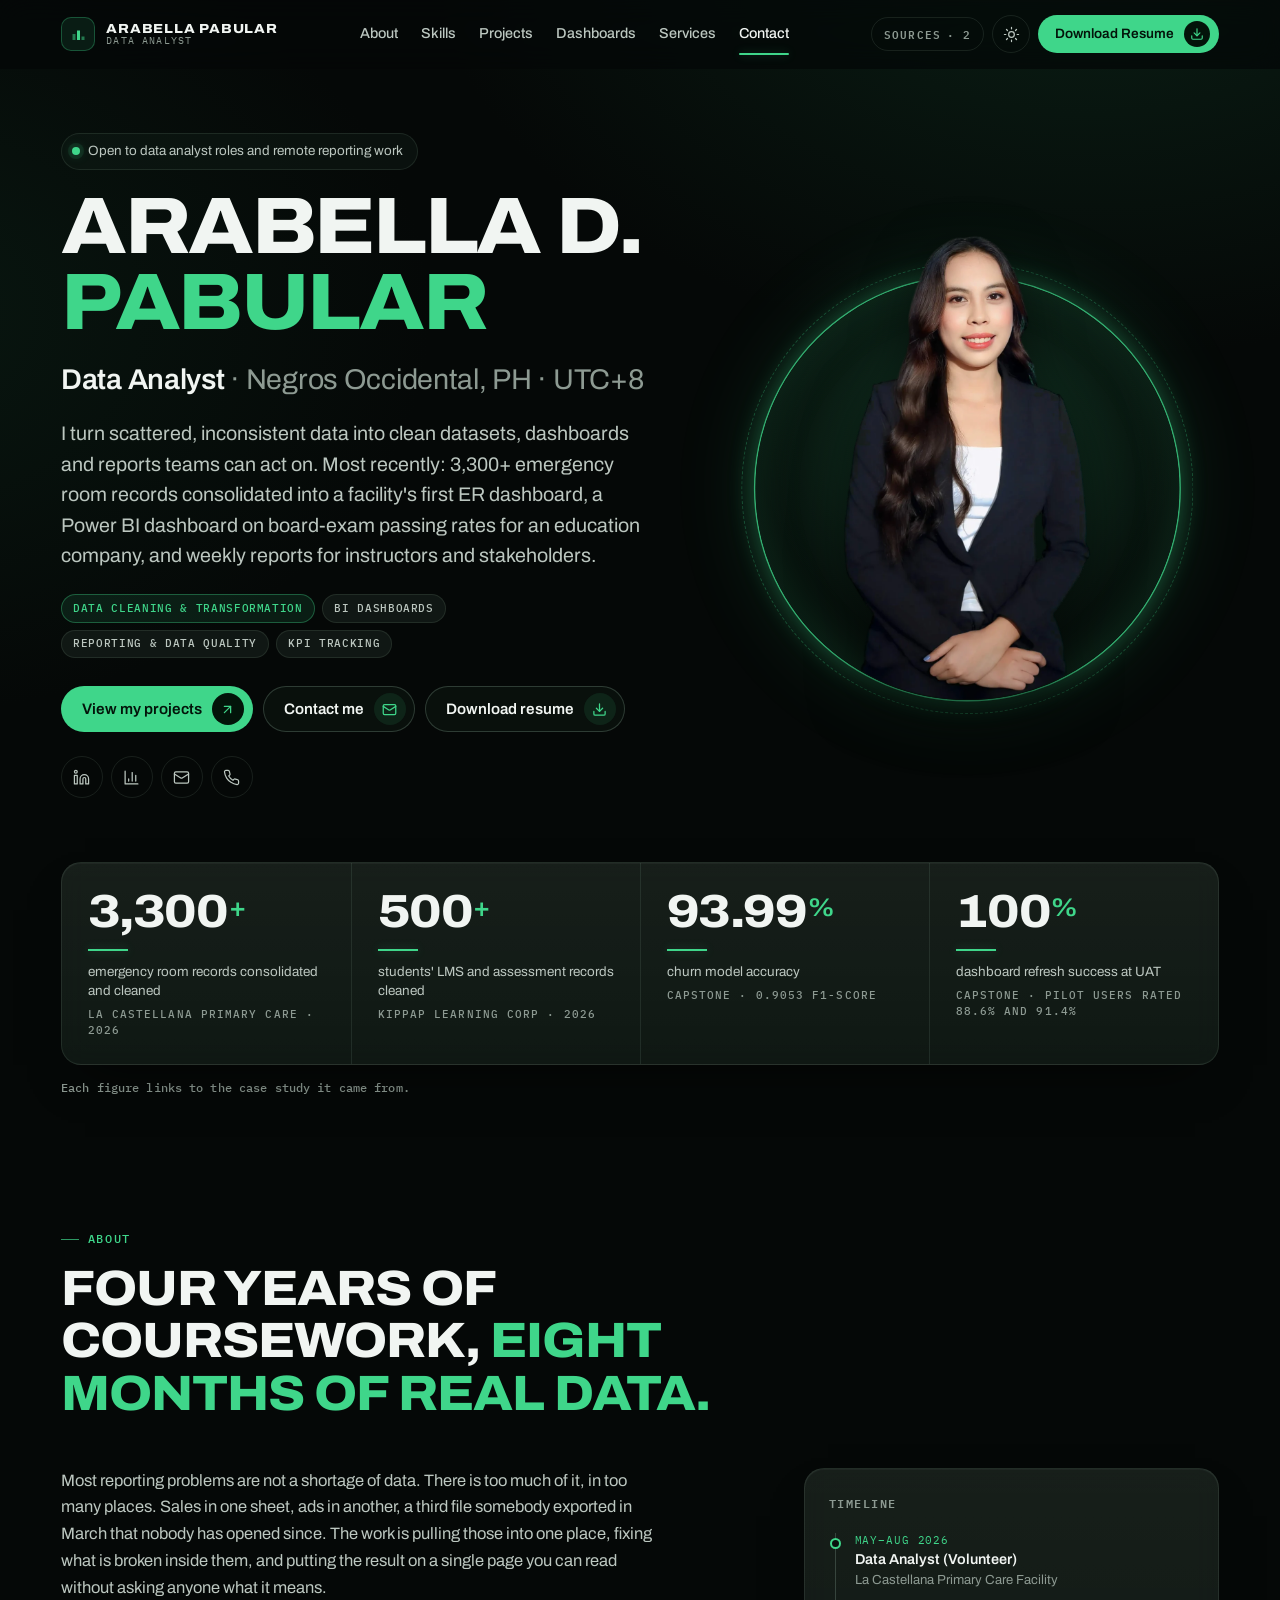
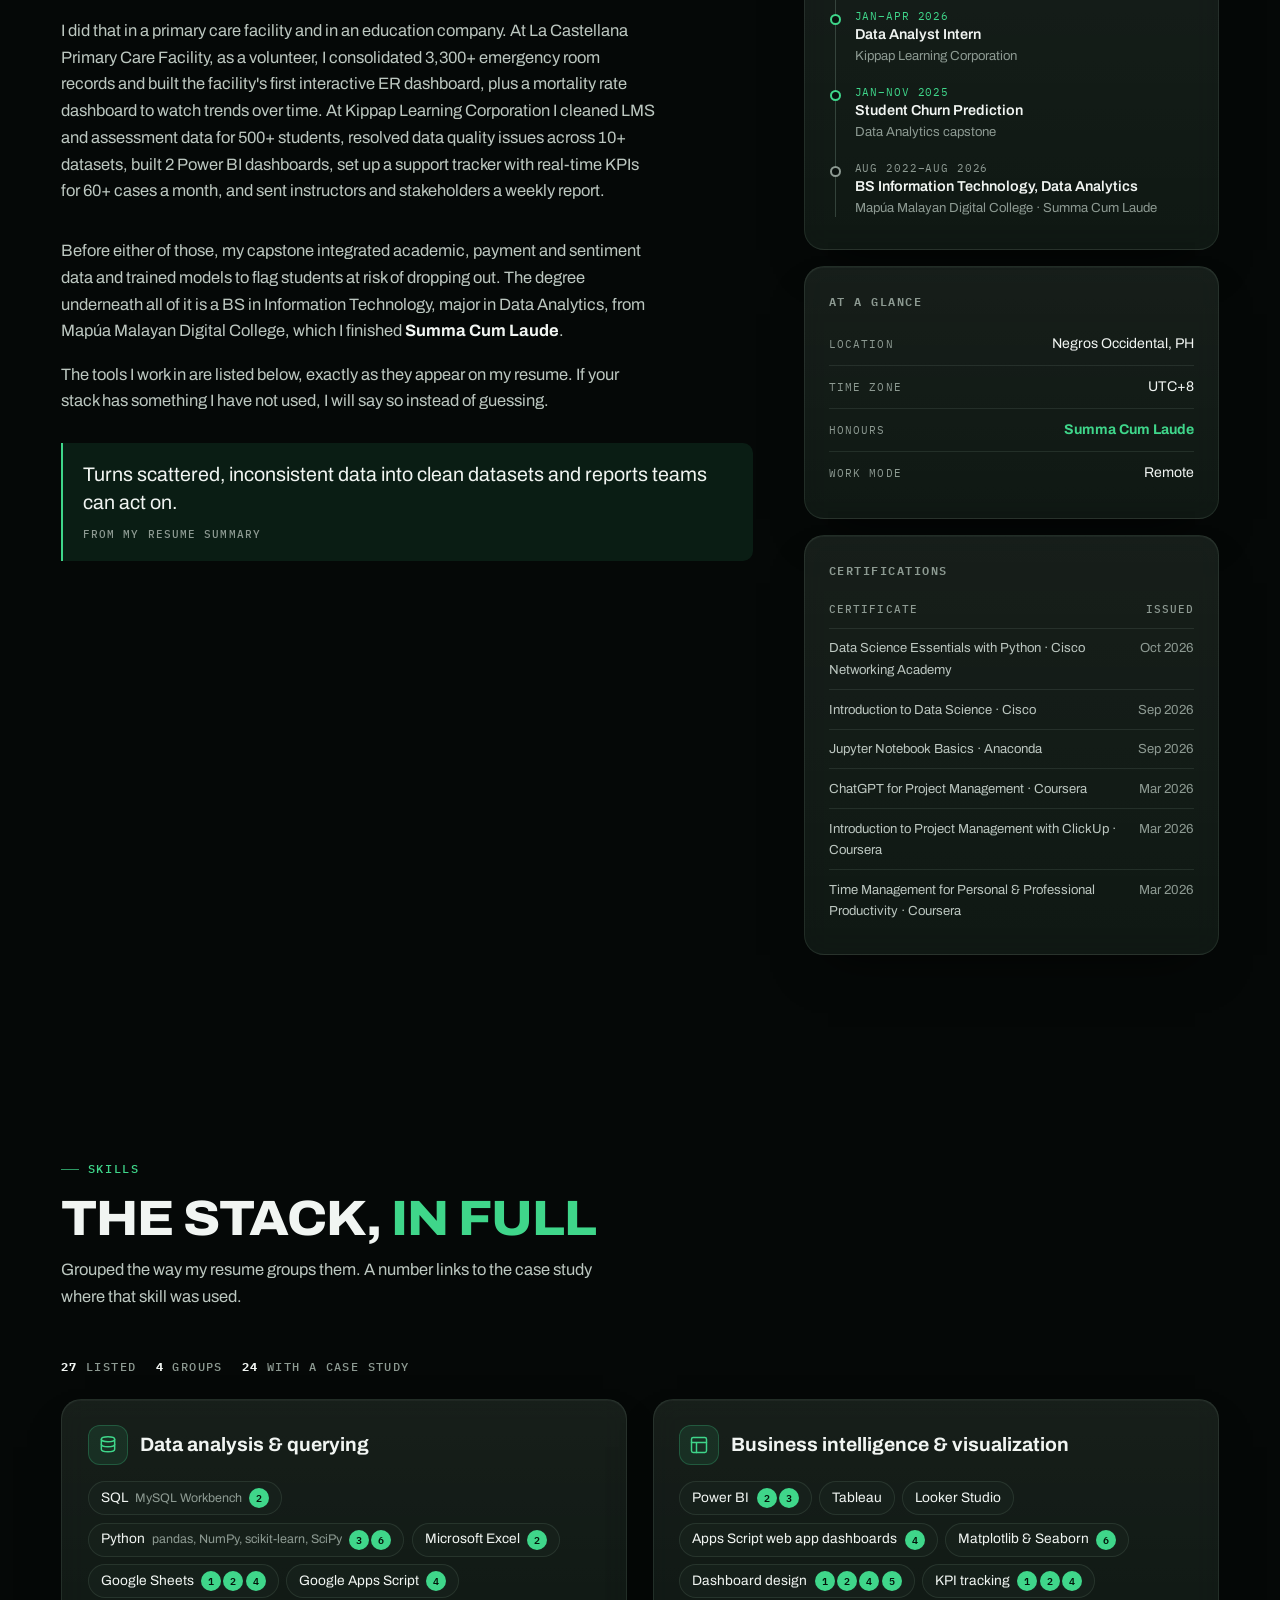
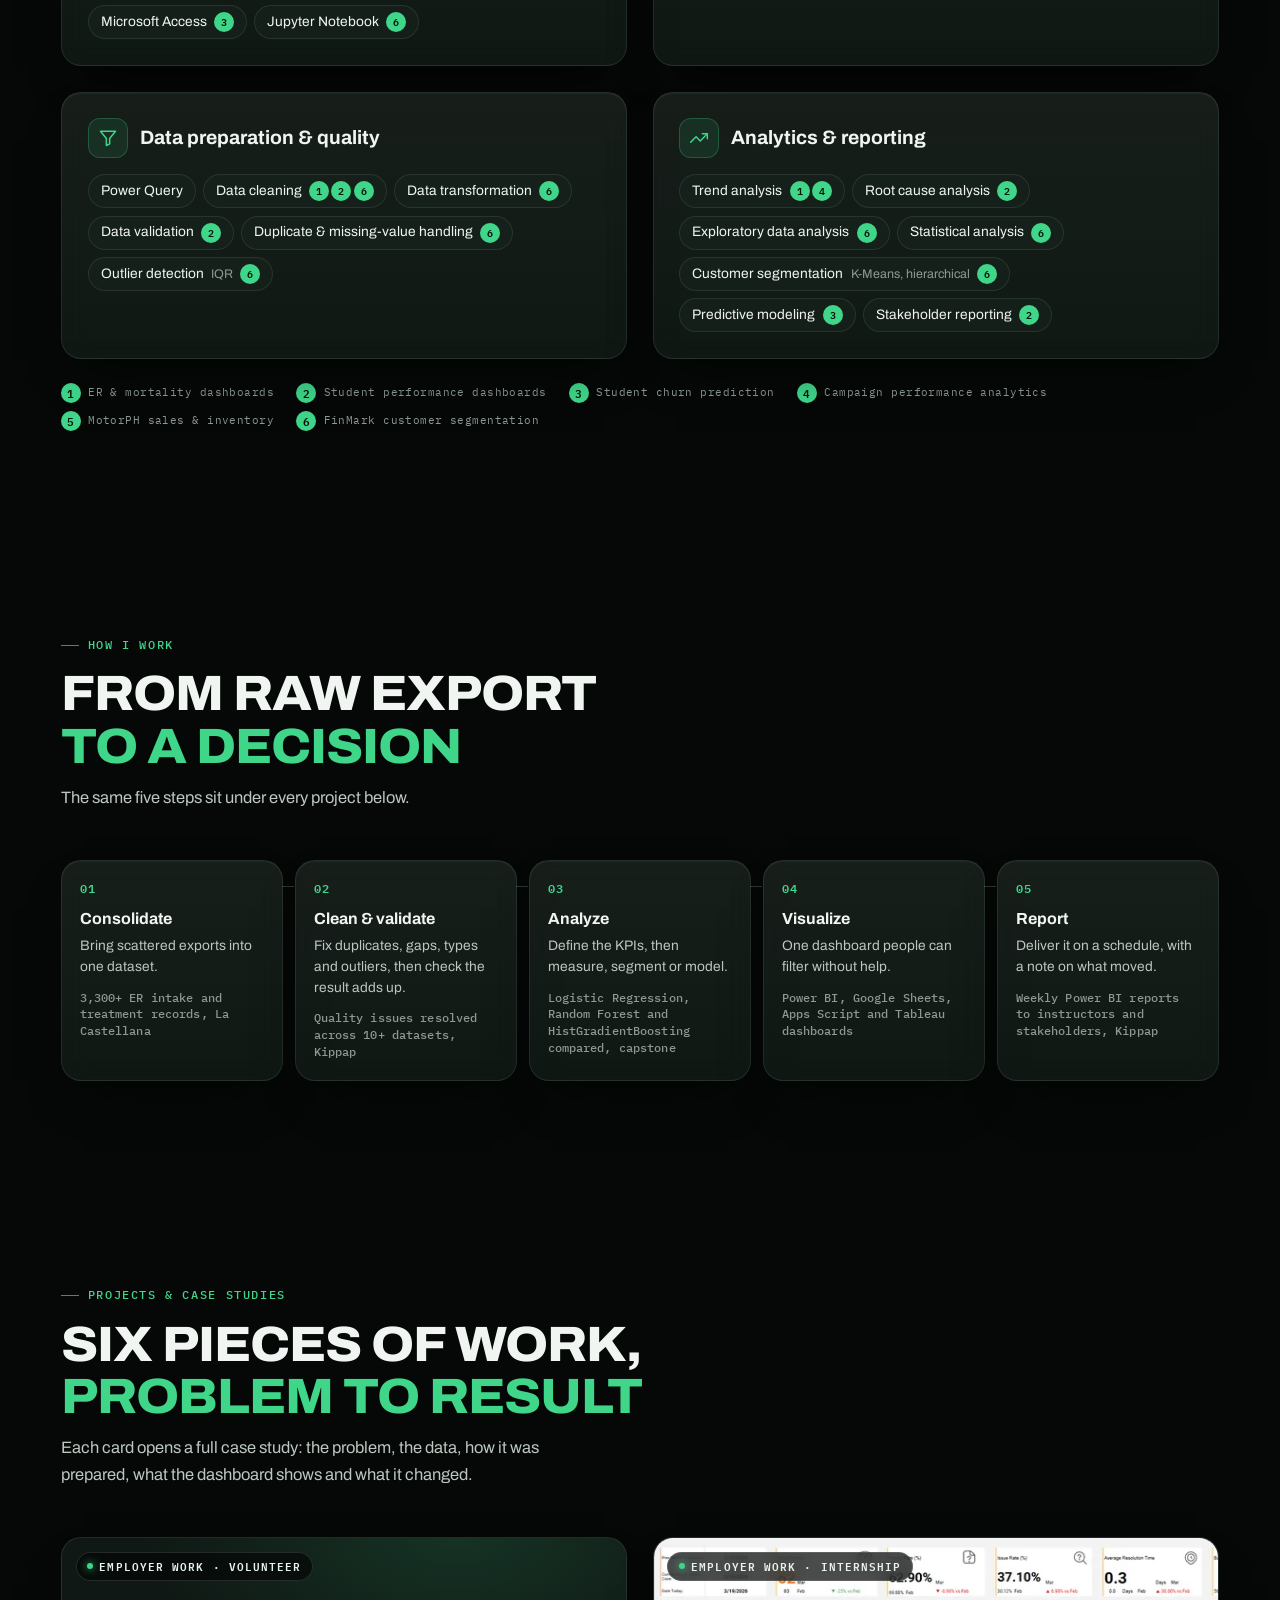
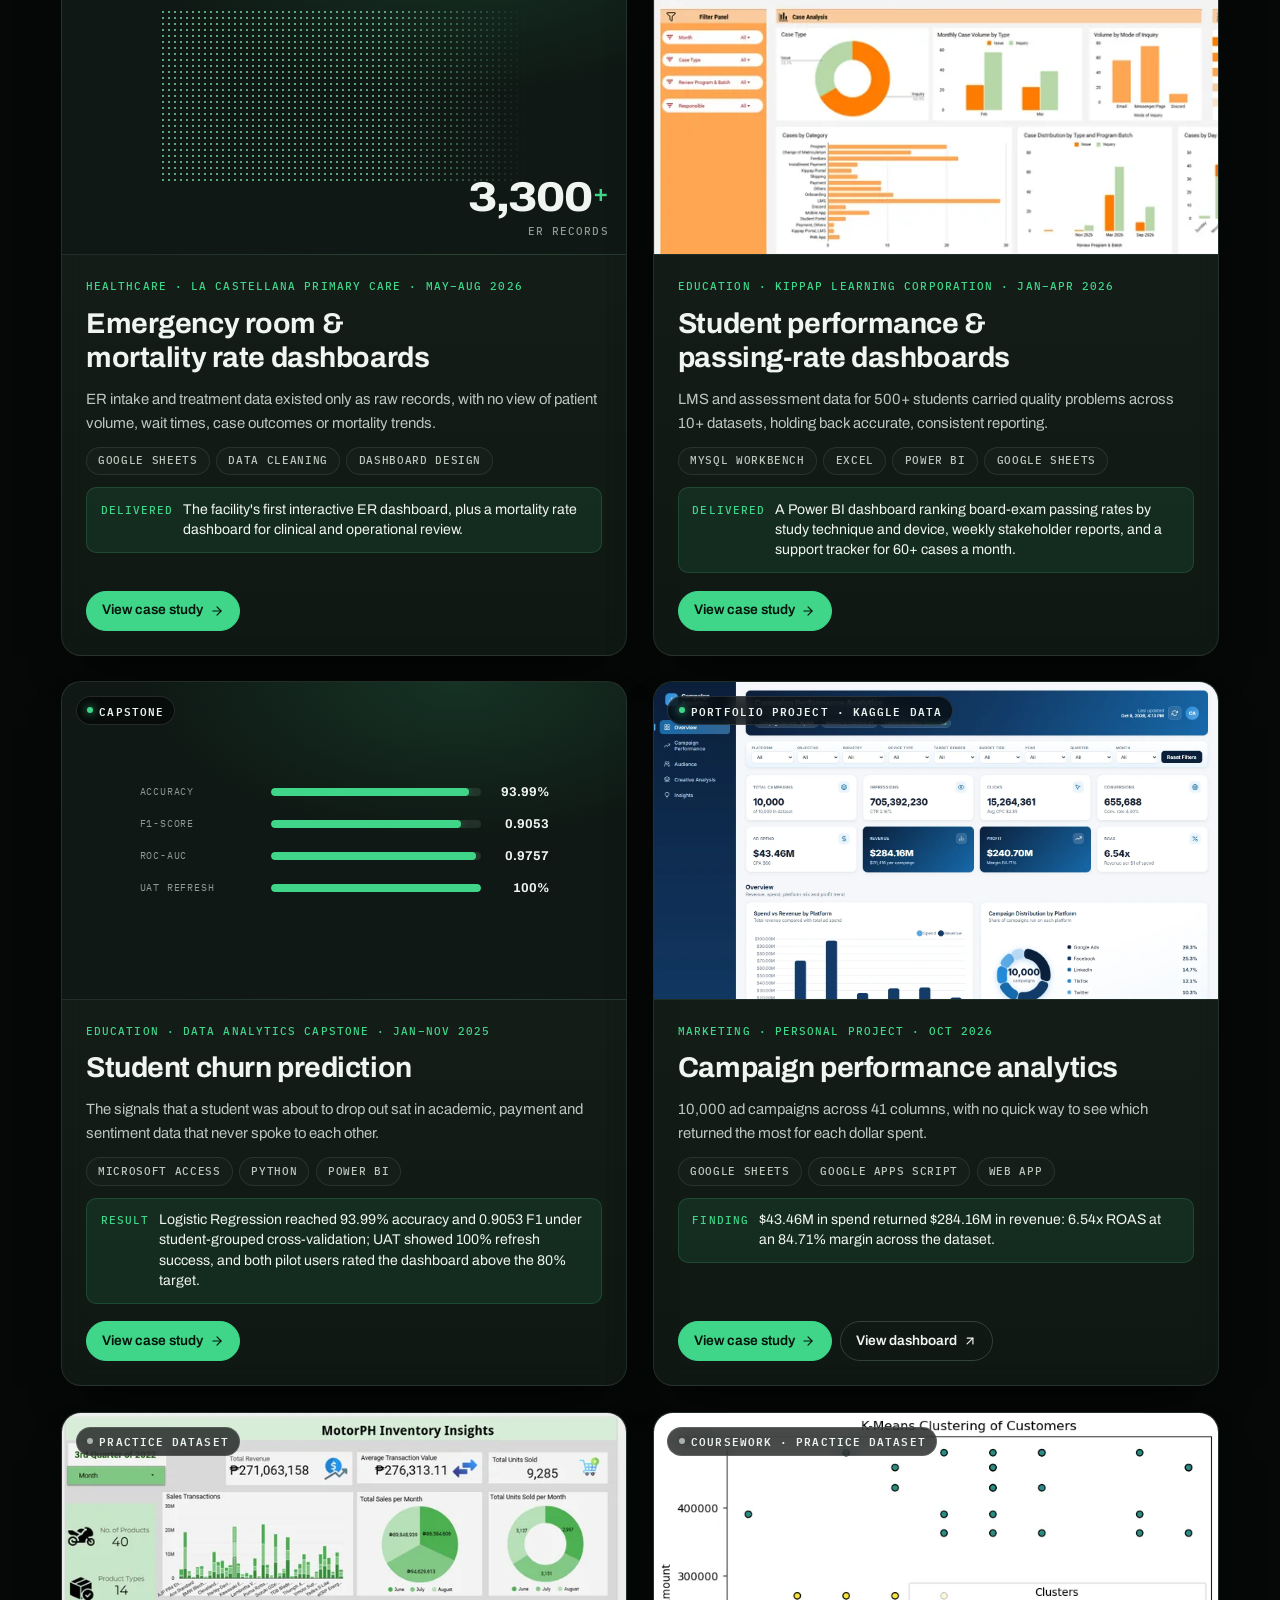
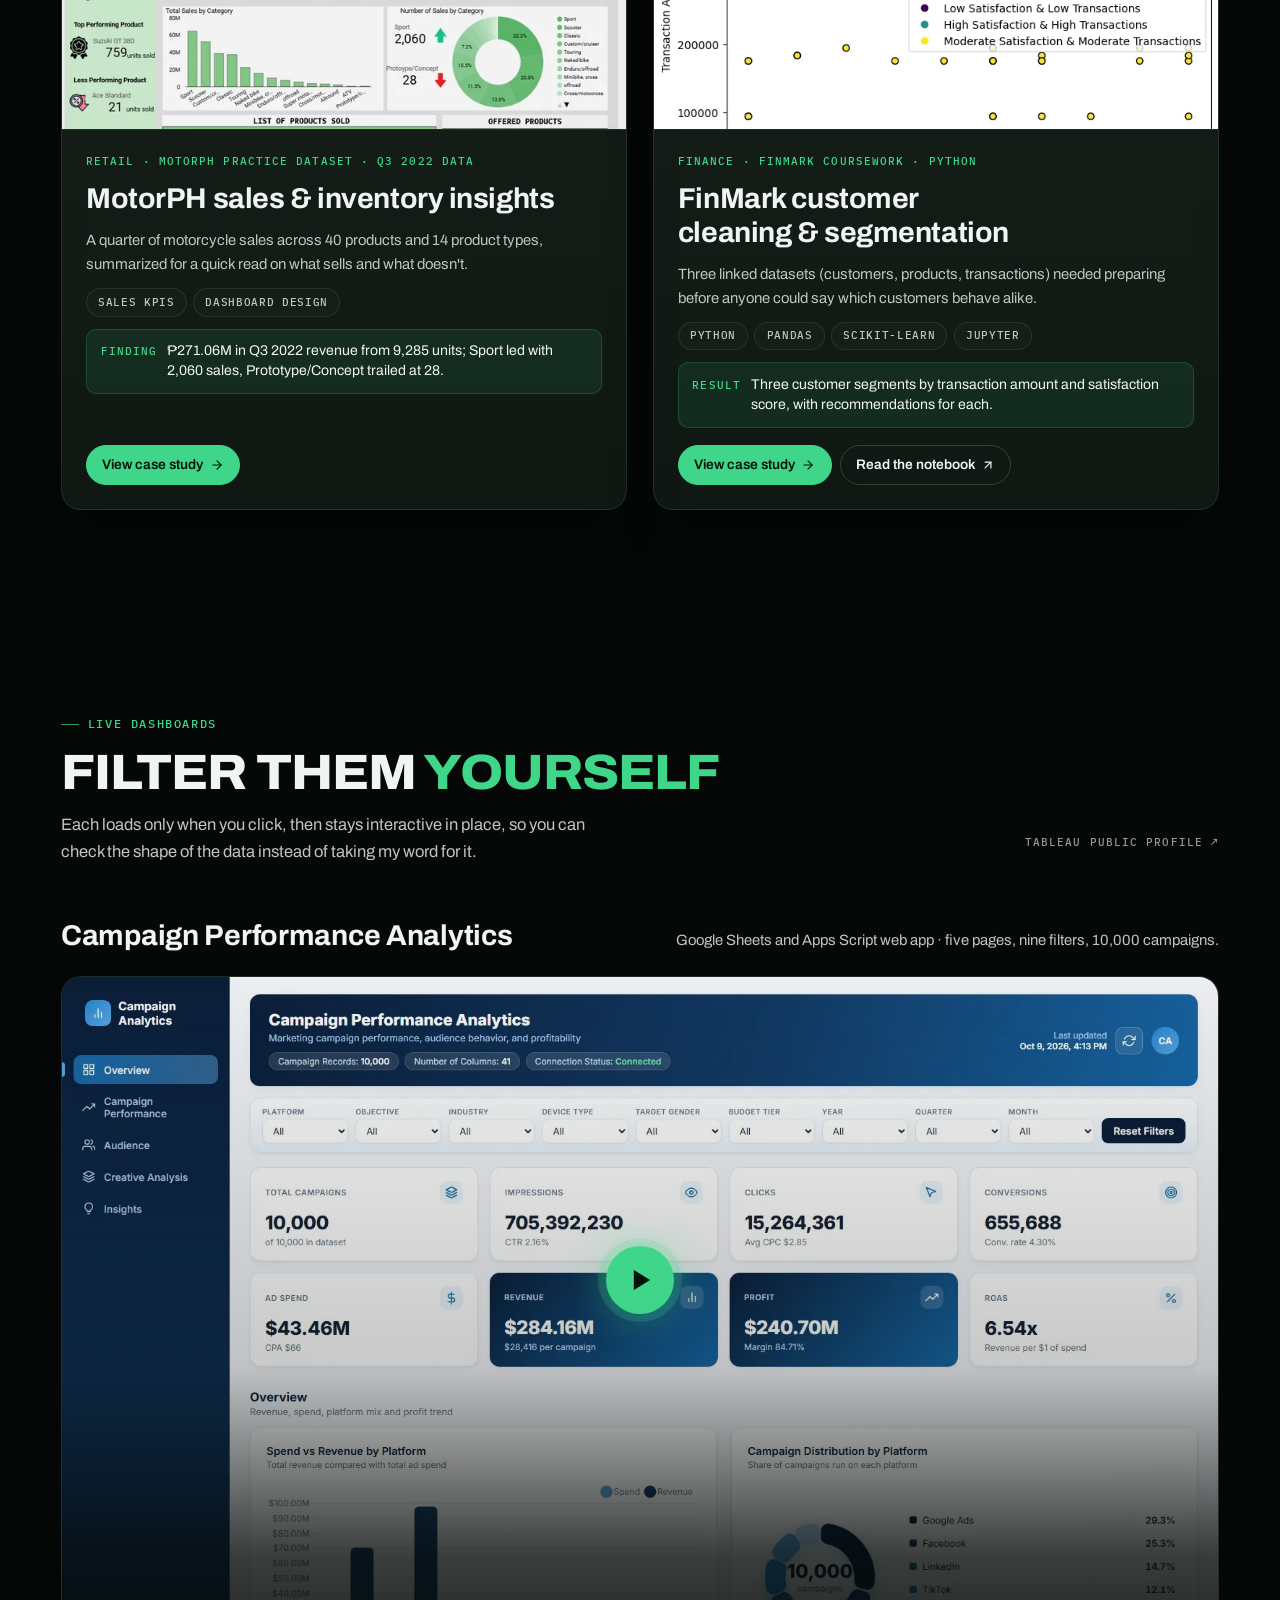
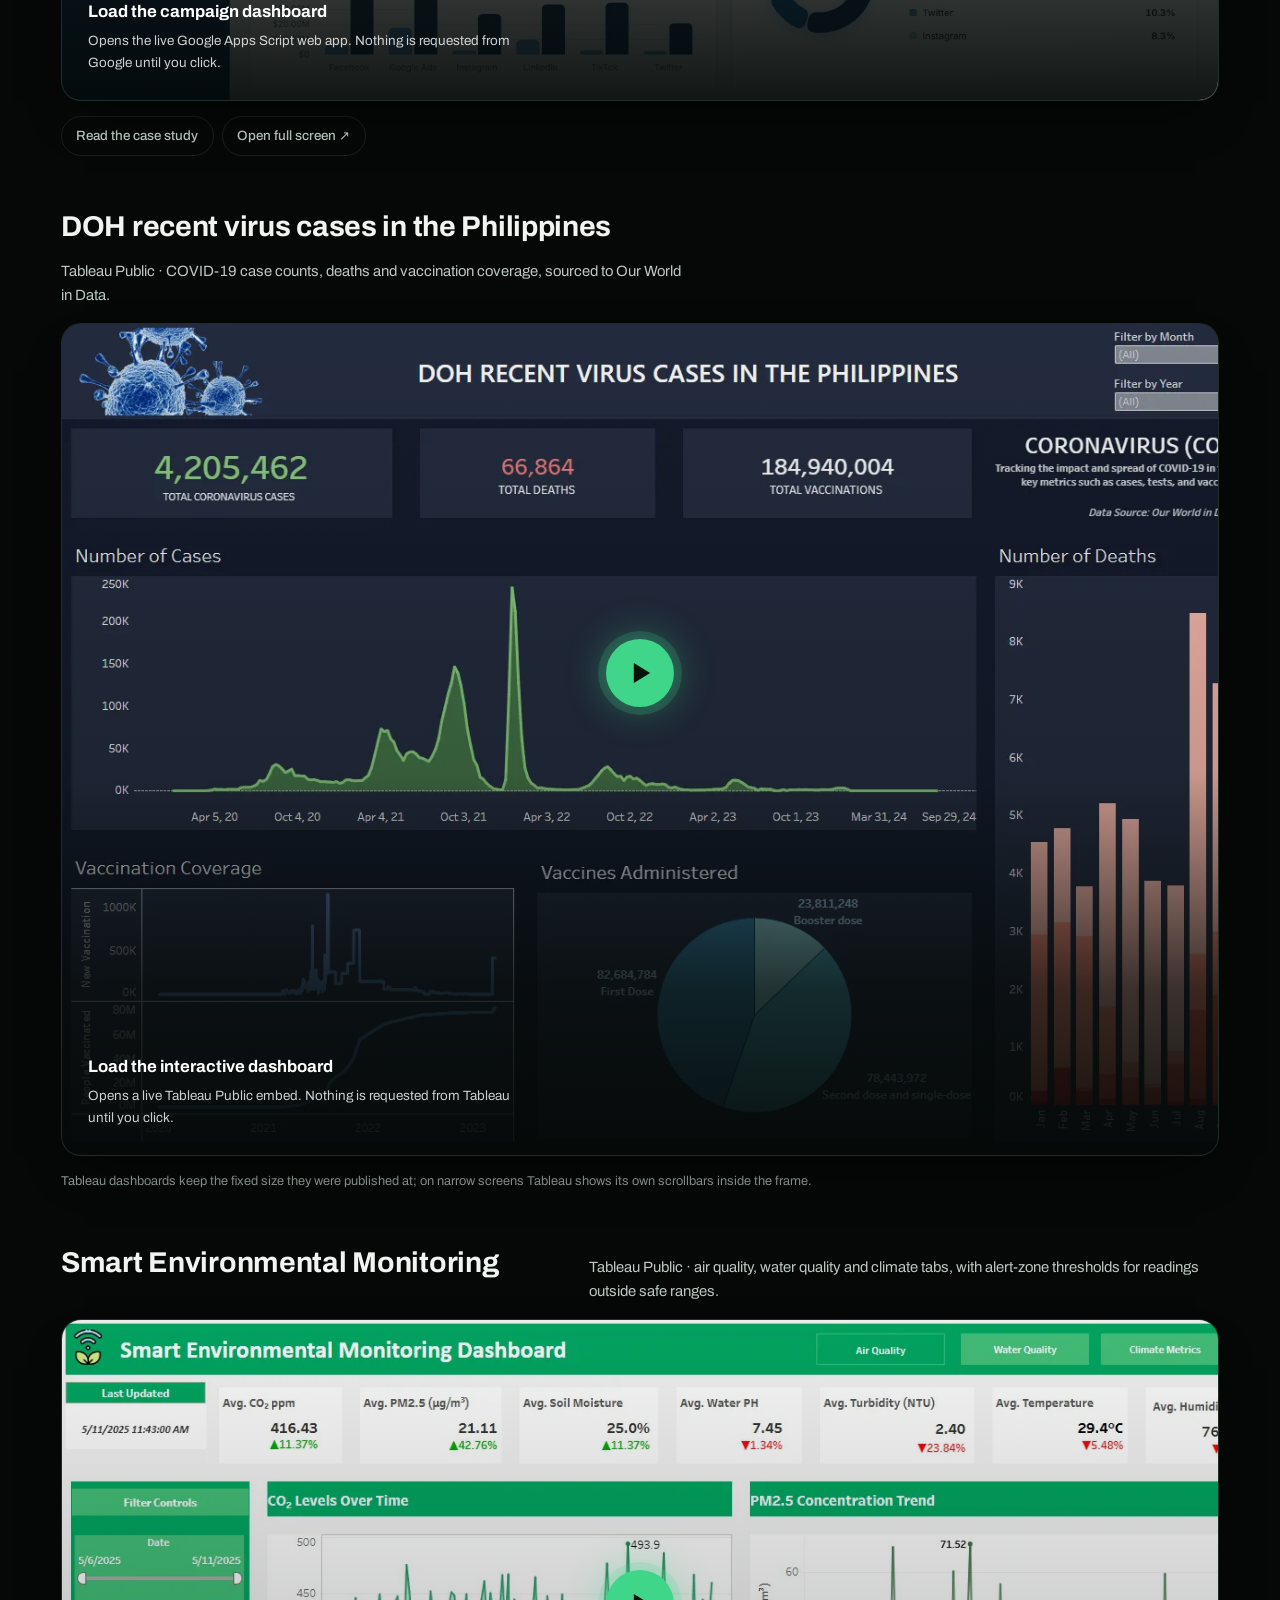
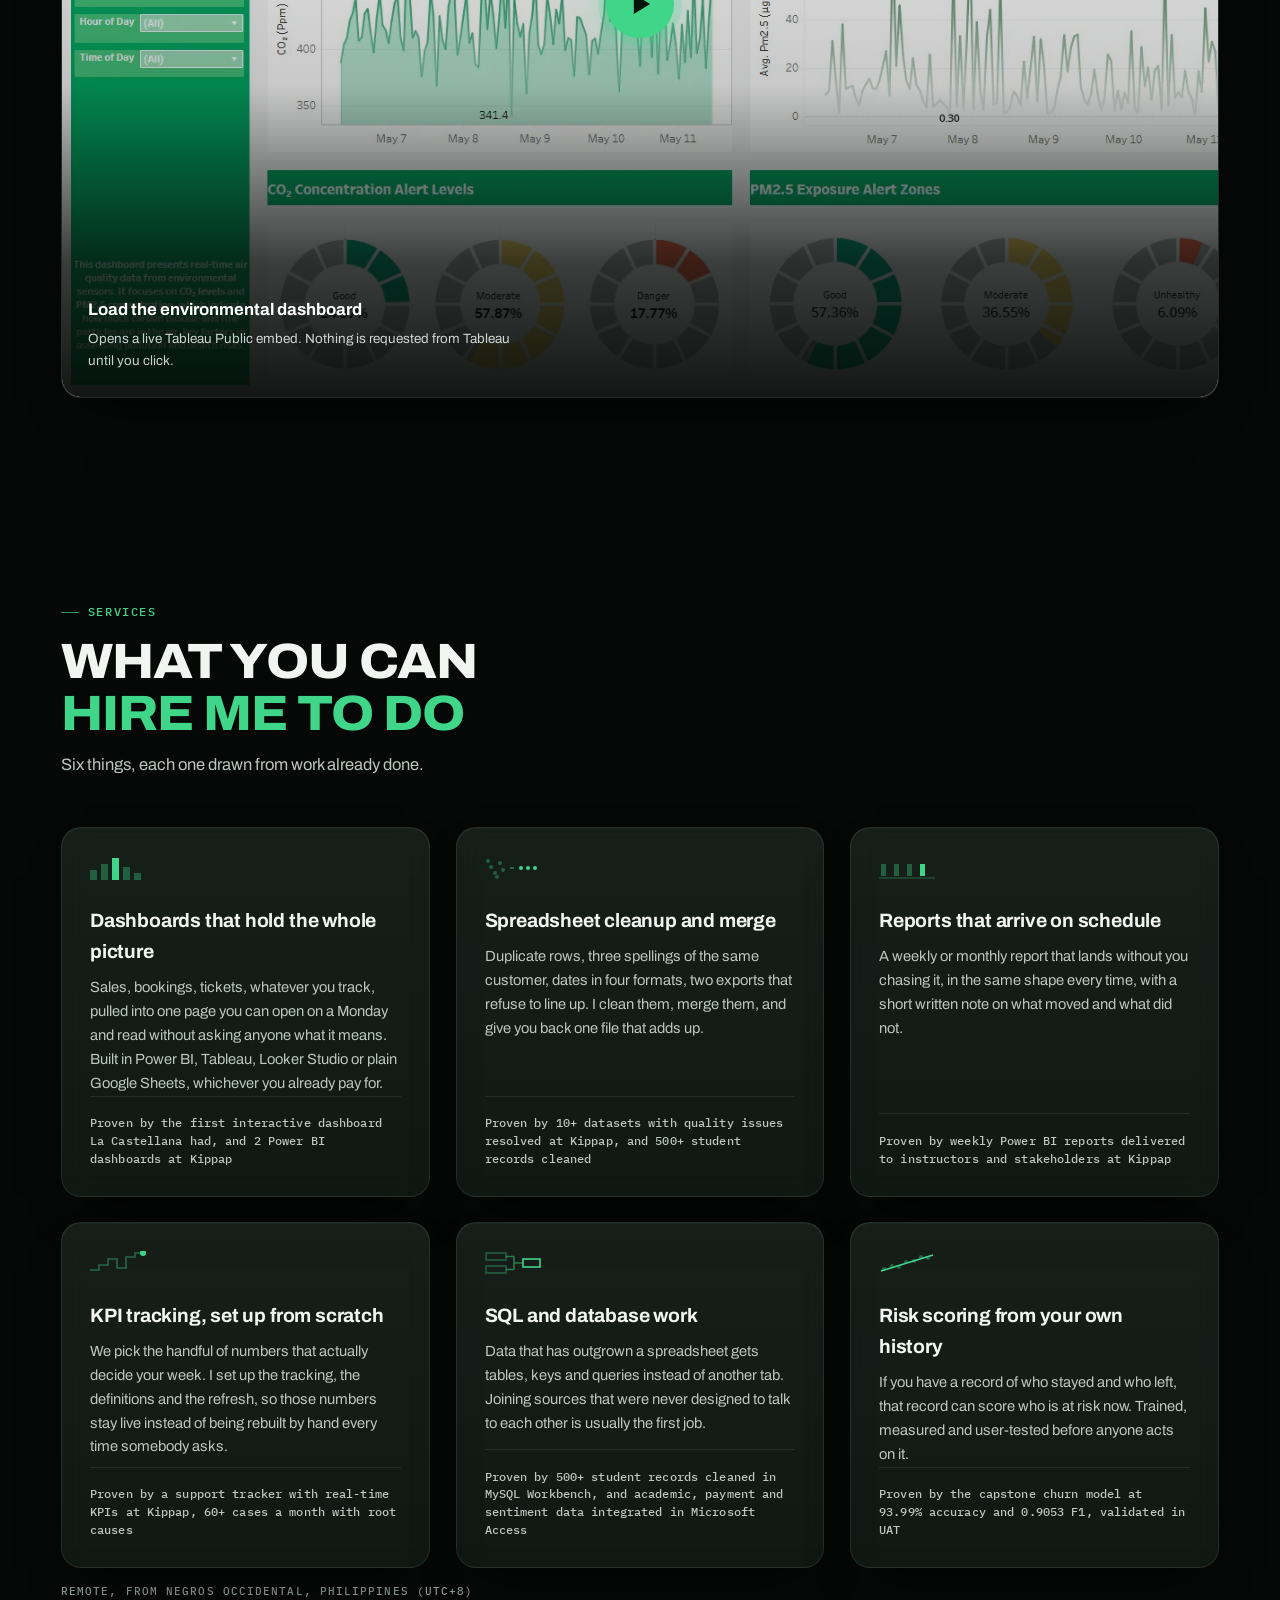
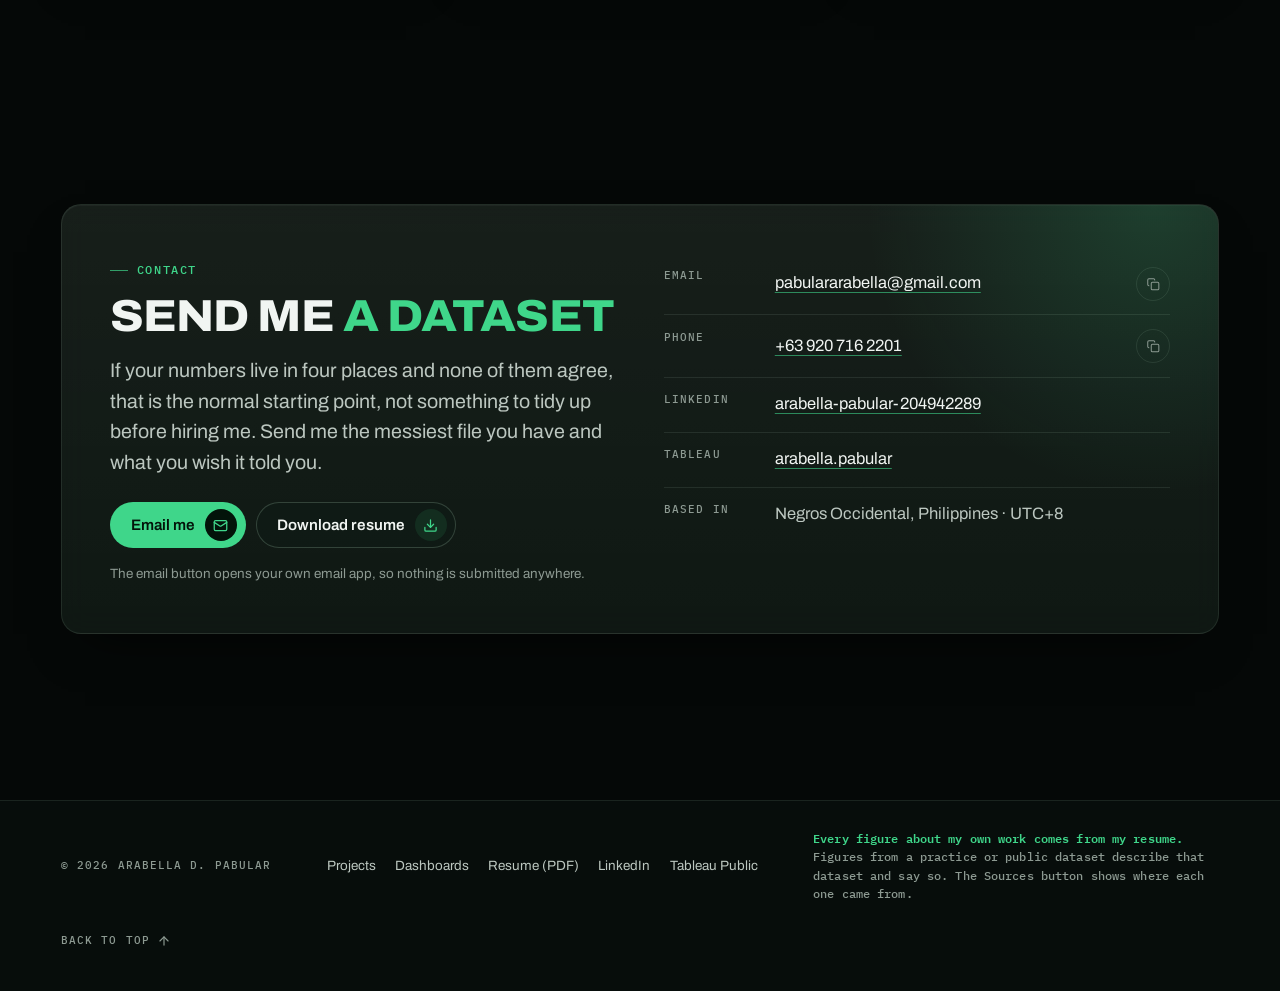
==== commit c3cea027: "index update" ====
--- a/index.html
+++ b/index.html
@@ -15,13 +15,13 @@
 <meta property="profile:first_name" content="Arabella">
 <meta property="profile:last_name" content="Pabular">
 <meta property="og:title" content="Arabella D. Pabular — Data Analyst">
-<meta property="og:description" content="Dashboards, data cleaning and recurring KPI reporting. 3,300+ ER records consolidated, 500+ student records cleaned, a churn model at 90.26% accuracy.">
+<meta property="og:description" content="Dashboards, data cleaning and recurring KPI reporting. 3,300+ ER records consolidated, 500+ student records cleaned, a churn model at 93.99% accuracy.">
 <link rel="canonical" href="https://aetherbella.github.io/">
 <meta property="og:url" content="https://aetherbella.github.io/">
 <meta property="og:image" content="https://aetherbella.github.io/assets/img/og.png">
 <meta property="og:image:width" content="1200">
 <meta property="og:image:height" content="630">
-<meta property="og:image:alt" content="Arabella D. Pabular, Data Analyst. 3,300+ emergency room records analyzed, 500+ students' records cleaned, 90.26% predictive model accuracy, 95.2% user satisfaction at UAT.">
+<meta property="og:image:alt" content="Arabella D. Pabular, Data Analyst. 3,300+ emergency room records analyzed, 500+ students' records cleaned, 93.99% predictive model accuracy, 100% dashboard refresh success at UAT.">
 <meta name="twitter:card" content="summary_large_image">
 <script>!function(){try{var d=document.documentElement;d.classList.add("js");var t=localStorage.getItem("apab-theme");("dark"===t||"light"===t)&&d.setAttribute("data-theme",t);"on"===localStorage.getItem("apab-sources")&&d.classList.add("sources-on")}catch(e){}}()</script>
 <link rel="preconnect" href="https://fonts.googleapis.com">
@@ -166,8 +166,8 @@
     <div class="stats-inner glass">
       <a class="stat" href="projects/er-mortality-dashboards.html"><span class="num">3,300<span class="u">+</span></span><span class="bar"></span><span class="lab">emergency room records consolidated and cleaned</span><span class="src micro">La Castellana Primary Care · 2026</span></a>
       <a class="stat" href="projects/student-performance-dashboards.html"><span class="num">500<span class="u">+</span></span><span class="bar"></span><span class="lab">students' LMS and assessment records cleaned</span><span class="src micro">Kippap Learning Corp · 2026</span></a>
-      <a class="stat" href="projects/student-churn-prediction.html"><span class="num">90.26<span class="u">%</span></span><span class="bar"></span><span class="lab">churn model accuracy</span><span class="src micro">Capstone · 86.97% F1-score</span></a>
-      <a class="stat" href="projects/student-churn-prediction.html"><span class="num">95.2<span class="u">%</span></span><span class="bar"></span><span class="lab">user satisfaction at UAT</span><span class="src micro">Capstone · 100% refresh success</span></a>
+      <a class="stat" href="projects/student-churn-prediction.html"><span class="num">93.99<span class="u">%</span></span><span class="bar"></span><span class="lab">churn model accuracy</span><span class="src micro">Capstone · 0.9053 F1-score</span></a>
+      <a class="stat" href="projects/student-churn-prediction.html"><span class="num">100<span class="u">%</span></span><span class="bar"></span><span class="lab">dashboard refresh success at UAT</span><span class="src micro">Capstone · pilot users rated 88.6% and 91.4%</span></a>
     </div>
     <p class="stats-foot micro">Each figure links to the case study it came from.</p>
   </div>
@@ -306,7 +306,7 @@
     <ol class="process">
       <li class="step glass" data-reveal><h3>Consolidate</h3><p>Bring scattered exports into one dataset.</p><span class="proof micro">3,300+ ER intake and treatment records, La Castellana</span></li>
       <li class="step glass" data-reveal><h3>Clean &amp; validate</h3><p>Fix duplicates, gaps, types and outliers, then check the result adds up.</p><span class="proof micro">Quality issues resolved across 10+ datasets, Kippap</span></li>
-      <li class="step glass" data-reveal><h3>Analyze</h3><p>Define the KPIs, then measure, segment or model.</p><span class="proof micro">Random Forest, XGBoost and Logistic Regression compared, capstone</span></li>
+      <li class="step glass" data-reveal><h3>Analyze</h3><p>Define the KPIs, then measure, segment or model.</p><span class="proof micro">Logistic Regression, Random Forest and HistGradientBoosting compared, capstone</span></li>
       <li class="step glass" data-reveal><h3>Visualize</h3><p>One dashboard people can filter without help.</p><span class="proof micro">Power BI, Google Sheets, Apps Script and Tableau dashboards</span></li>
       <li class="step glass" data-reveal><h3>Report</h3><p>Deliver it on a schedule, with a note on what moved.</p><span class="proof micro">Weekly Power BI reports to instructors and stakeholders, Kippap</span></li>
     </ol>
@@ -359,10 +359,10 @@
         <div class="pc-thumb pc-thumb--gen" aria-hidden="true">
           <span class="badge">Capstone</span>
           <div class="gen-bars">
-            <div><span>Accuracy</span><i style="--v:90.26%"></i><b>90.26%</b></div>
-            <div><span>F1-score</span><i style="--v:86.97%"></i><b>86.97%</b></div>
+            <div><span>Accuracy</span><i style="--v:93.99%"></i><b>93.99%</b></div>
+            <div><span>F1-score</span><i style="--v:90.53%"></i><b>0.9053</b></div>
+            <div><span>ROC-AUC</span><i style="--v:97.57%"></i><b>0.9757</b></div>
             <div><span>UAT refresh</span><i style="--v:100%"></i><b>100%</b></div>
-            <div><span>UAT satisfaction</span><i style="--v:95.2%"></i><b>95.2%</b></div>
           </div>
         </div>
         <div class="pc-body">
@@ -370,7 +370,7 @@
           <h3 class="pc-title"><a href="projects/student-churn-prediction.html">Student churn prediction</a></h3>
           <p class="pc-problem">The signals that a student was about to drop out sat in academic, payment and sentiment data that never spoke to each other.</p>
           <ul class="tags" aria-label="Tools"><li class="chip">Microsoft Access</li><li class="chip">Python</li><li class="chip">Power BI</li></ul>
-          <p class="pc-insight"><span class="micro">Result</span>90.26% accuracy and 86.97% F1-score; UAT showed 100% refresh success and 95.2% user satisfaction.</p>
+          <p class="pc-insight"><span class="micro">Result</span>Logistic Regression reached 93.99% accuracy and 0.9053 F1 under student-grouped cross-validation; UAT showed 100% refresh success, and both pilot users rated the dashboard above the 80% target.</p>
           <div class="pc-links"><a class="link-arrow link-arrow--primary" href="projects/student-churn-prediction.html">View case study <svg width="14" height="14" viewBox="0 0 24 24" fill="none" stroke="currentColor" stroke-width="2" stroke-linecap="round" stroke-linejoin="round" aria-hidden="true"><use href="#i-right"/></svg></a></div>
         </div>
       </article>
@@ -497,7 +497,7 @@
       <article class="svc glass" data-reveal><span class="svc-mark" aria-hidden="true"><svg width="56" height="24" viewBox="0 0 56 24" fill="none"><path d="M0 22h56" stroke="currentColor" stroke-width="1" opacity=".4"/><g fill="currentColor" opacity=".35"><rect x="2" y="8" width="5" height="12"/><rect x="15" y="8" width="5" height="12"/><rect x="28" y="8" width="5" height="12"/></g><rect x="41" y="8" width="5" height="12" fill="currentColor"/></svg></span><h3>Reports that arrive on schedule</h3><p>A weekly or monthly report that lands without you chasing it, in the same shape every time, with a short written note on what moved and what did not.</p><p class="proof micro">Proven by weekly Power BI reports delivered to instructors and stakeholders at Kippap</p></article>
       <article class="svc glass" data-reveal><span class="svc-mark" aria-hidden="true"><svg width="56" height="24" viewBox="0 0 56 24" fill="none" stroke="currentColor"><path d="M0 19h9v-5h9v-6h9v9h9V6h9v-4h11" stroke-width="1.6" opacity=".4" fill="none"/><circle cx="53" cy="2" r="3" fill="currentColor" stroke="none"/></svg></span><h3>KPI tracking, set up from scratch</h3><p>We pick the handful of numbers that actually decide your week. I set up the tracking, the definitions and the refresh, so those numbers stay live instead of being rebuilt by hand every time somebody asks.</p><p class="proof micro">Proven by a support tracker with real-time KPIs at Kippap, 60+ cases a month with root causes</p></article>
       <article class="svc glass" data-reveal><span class="svc-mark" aria-hidden="true"><svg width="56" height="24" viewBox="0 0 56 24" fill="none" stroke="currentColor" stroke-width="1.6"><rect x="1" y="2" width="20" height="7" opacity=".35"/><rect x="1" y="15" width="20" height="7" opacity=".35"/><path d="M21 5.5h8M21 18.5h8M29 5.5v13M29 12h9" opacity=".5"/><rect x="38" y="8" width="17" height="8"/></svg></span><h3>SQL and database work</h3><p>Data that has outgrown a spreadsheet gets tables, keys and queries instead of another tab. Joining sources that were never designed to talk to each other is usually the first job.</p><p class="proof micro">Proven by 500+ student records cleaned in MySQL Workbench, and academic, payment and sentiment data integrated in Microsoft Access</p></article>
-      <article class="svc glass" data-reveal><span class="svc-mark" aria-hidden="true"><svg width="56" height="24" viewBox="0 0 56 24" fill="none"><g fill="currentColor" opacity=".35"><circle cx="5" cy="18" r="2"/><circle cx="13" cy="15" r="2"/><circle cx="20" cy="16" r="2"/><circle cx="27" cy="11" r="2"/><circle cx="35" cy="10" r="2"/><circle cx="42" cy="6" r="2"/><circle cx="49" cy="7" r="2"/></g><path d="M2 20 54 4" stroke="currentColor" stroke-width="1.8"/></svg></span><h3>Risk scoring from your own history</h3><p>If you have a record of who stayed and who left, that record can score who is at risk now. Trained, measured and user-tested before anyone acts on it.</p><p class="proof micro">Proven by the capstone churn model at 90.26% accuracy and 86.97% F1, validated in UAT</p></article>
+      <article class="svc glass" data-reveal><span class="svc-mark" aria-hidden="true"><svg width="56" height="24" viewBox="0 0 56 24" fill="none"><g fill="currentColor" opacity=".35"><circle cx="5" cy="18" r="2"/><circle cx="13" cy="15" r="2"/><circle cx="20" cy="16" r="2"/><circle cx="27" cy="11" r="2"/><circle cx="35" cy="10" r="2"/><circle cx="42" cy="6" r="2"/><circle cx="49" cy="7" r="2"/></g><path d="M2 20 54 4" stroke="currentColor" stroke-width="1.8"/></svg></span><h3>Risk scoring from your own history</h3><p>If you have a record of who stayed and who left, that record can score who is at risk now. Trained, measured and user-tested before anyone acts on it.</p><p class="proof micro">Proven by the capstone churn model at 93.99% accuracy and 0.9053 F1, validated in UAT</p></article>
     </div>
     <p class="svc-foot micro">Remote, from Negros Occidental, Philippines (UTC+8)</p>
   </div>
--- a/assets/css/site.css
+++ b/assets/css/site.css
@@ -0,0 +1,734 @@
+/* ==========================================================================
+   Arabella D. Pabular · Data Analyst portfolio
+   Shared stylesheet for the homepage and every case-study page.
+
+   Contents
+   1.  Tokens (dark default, light override)
+   2.  Base and utilities
+   3.  Layout and section headings
+   4.  Buttons, pills, chips
+   5.  Navigation
+   6.  Hero and portrait composition
+   7.  Headline figures
+   8.  About, timeline, certifications
+   9.  Skills
+   10. Analytical process
+   11. Services
+   12. Project cards
+   13. Dashboard embeds and screenshots
+   14. Contact and footer
+   15. Sources (citations), lightbox, progress
+   16. Case-study pages
+   17. Motion, responsive, print
+   ========================================================================== */
+
+/* 1. Tokens ---------------------------------------------------------------- */
+:root {
+  --bg: #050807;
+  --bg-2: #09100d;
+  --forest: #0d2a1c;
+  --surface: rgba(17, 27, 22, 0.74);
+  --surface-2: rgba(25, 37, 31, 0.8);
+  --surface-solid: #0f1814;
+  --line: rgba(190, 232, 208, 0.1);
+  --line-strong: rgba(190, 232, 208, 0.2);
+  --ink: #f1f5f2;
+  --ink-2: #bcc7c0;
+  --ink-3: #8d9a92;
+  --accent: #3fd68a;
+  --accent-2: #2bb673;
+  --accent-ink: #03140a;
+  --accent-wash: rgba(63, 214, 138, 0.1);
+  --glow: rgba(63, 214, 138, 0.32);
+  --focus: #8ff2bf;
+  --select-bg: rgba(63, 214, 138, 0.28);
+  --shadow: 0 1px 0 rgba(255, 255, 255, 0.04) inset, 0 24px 48px -24px rgba(0, 0, 0, 0.7);
+  --glass-hi: linear-gradient(180deg, rgba(255, 255, 255, 0.04), rgba(255, 255, 255, 0.008));
+
+  --sans: "Archivo", "Archivo Fallback", "Helvetica Neue", Arial, sans-serif;
+  --mono: "IBM Plex Mono", ui-monospace, "Cascadia Mono", Menlo, Consolas, monospace;
+
+  --fs-hero: clamp(2.5rem, 1.2rem + 5.2vw, 5rem);
+  --fs-h1: clamp(1.9rem, 1.3rem + 2.4vw, 3.1rem);
+  --fs-h2: clamp(1.35rem, 1.15rem + 0.8vw, 1.85rem);
+  --fs-h3: clamp(1.06rem, 1.01rem + 0.25vw, 1.22rem);
+  --fs-lede: clamp(1.05rem, 0.99rem + 0.3vw, 1.25rem);
+  --fs-body: clamp(0.95rem, 0.92rem + 0.14vw, 1.0625rem);
+  --fs-small: 0.84rem;
+  --fs-micro: 0.68rem;
+
+  --r: 10px;
+  --r-lg: 20px;
+  --gap: clamp(1rem, 2vw, 1.75rem);
+  --pad-x: clamp(1rem, 3.2vw, 2.75rem);
+  --nav-h: 68px;
+  color-scheme: dark;
+}
+
+:root[data-theme="light"] {
+  --bg: #eef2ef;
+  --bg-2: #e6ece8;
+  --forest: #d4e8dc;
+  --surface: rgba(255, 255, 255, 0.78);
+  --surface-2: rgba(255, 255, 255, 0.92);
+  --surface-solid: #ffffff;
+  --line: rgba(13, 42, 28, 0.12);
+  --line-strong: rgba(13, 42, 28, 0.22);
+  --ink: #0b1811;
+  --ink-2: #33453b;
+  --ink-3: #55665c;
+  --accent: #0b7a47;
+  --accent-2: #0a6a3e;
+  --accent-ink: #ffffff;
+  --accent-wash: rgba(11, 122, 71, 0.09);
+  --glow: rgba(11, 122, 71, 0.18);
+  --focus: #075a33;
+  --select-bg: rgba(11, 122, 71, 0.2);
+  --shadow: 0 1px 0 rgba(255, 255, 255, 0.6) inset, 0 18px 40px -24px rgba(13, 42, 28, 0.35);
+  --glass-hi: linear-gradient(180deg, rgba(255, 255, 255, 0.5), rgba(255, 255, 255, 0));
+  color-scheme: light;
+}
+
+@font-face { font-family: "Archivo Fallback"; src: local("Arial"), local("Helvetica Neue"); size-adjust: 97%; ascent-override: 92%; descent-override: 24%; }
+
+/* 2. Base and utilities ---------------------------------------------------- */
+*, *::before, *::after { box-sizing: border-box; }
+[hidden] { display: none !important; }
+html { -webkit-text-size-adjust: 100%; text-size-adjust: 100%; scroll-behavior: smooth; }
+body {
+  margin: 0;
+  min-height: 100vh;
+  background:
+    radial-gradient(60rem 40rem at 85% -10%, color-mix(in oklab, var(--forest) 70%, transparent), transparent 70%),
+    radial-gradient(50rem 36rem at -10% 35%, color-mix(in oklab, var(--forest) 45%, transparent), transparent 70%),
+    var(--bg);
+  background-attachment: fixed;
+  color: var(--ink-2);
+  font-family: var(--sans);
+  font-size: var(--fs-body);
+  line-height: 1.62;
+  -webkit-font-smoothing: antialiased;
+  text-rendering: optimizeLegibility;
+  overflow-x: clip;
+}
+::selection { background: var(--select-bg); color: var(--ink); }
+img, svg { max-width: 100%; }
+img { height: auto; }
+h1, h2, h3, h4, p, ul, ol, dl, dd, figure, table, blockquote { margin: 0; }
+ul, ol { padding: 0; list-style: none; }
+a { color: inherit; }
+button { font: inherit; color: inherit; background: none; border: 0; cursor: pointer; }
+:where(a, button, input, select, textarea, summary, [tabindex]):focus-visible {
+  outline: 2px solid var(--focus);
+  outline-offset: 3px;
+  border-radius: 4px;
+}
+.vh { position: absolute; width: 1px; height: 1px; padding: 0; margin: -1px; overflow: hidden; clip-path: inset(50%); white-space: nowrap; border: 0; }
+.skip { position: absolute; left: 12px; top: -60px; z-index: 80; background: var(--accent); color: var(--accent-ink); padding: 10px 16px; border-radius: var(--r); font-weight: 600; transition: top 140ms ease; }
+.skip:focus { top: 12px; }
+.mono { font-family: var(--mono); font-size: 0.72rem; font-weight: 500; letter-spacing: 0.12em; text-transform: uppercase; line-height: 1.4; }
+.micro { font-family: var(--mono); font-size: var(--fs-micro); font-weight: 500; letter-spacing: 0.1em; text-transform: uppercase; color: var(--ink-3); line-height: 1.45; }
+.num { font-variant-numeric: tabular-nums lining-nums; font-stretch: 112%; font-weight: 800; letter-spacing: -0.03em; color: var(--ink); }
+.num .u { font-size: 0.55em; font-weight: 700; color: var(--accent); vertical-align: 0.42em; margin-left: 0.04em; letter-spacing: 0; }
+.lede { font-size: var(--fs-lede); line-height: 1.55; color: var(--ink-2); max-width: 54ch; }
+.accent { color: var(--accent); }
+.prose { max-width: 66ch; }
+.prose p + p { margin-top: 1em; }
+.prose b, .prose strong { color: var(--ink); }
+
+.glass {
+  background: var(--glass-hi), var(--surface);
+  border: 1px solid var(--line);
+  border-radius: var(--r-lg);
+  box-shadow: var(--shadow);
+  -webkit-backdrop-filter: blur(14px) saturate(1.1);
+  backdrop-filter: blur(14px) saturate(1.1);
+}
+
+/* 3. Layout and section headings ------------------------------------------- */
+.shell { width: 100%; max-width: 1240px; margin-inline: auto; padding-inline: var(--pad-x); }
+.section { padding-block: clamp(3.5rem, 8vw, 6.5rem); position: relative; }
+:where(section, article, footer)[id] { scroll-margin-top: calc(var(--nav-h) + 16px); }
+
+.s-head { display: grid; gap: 0.8rem; margin-bottom: clamp(1.75rem, 4vw, 3rem); max-width: 760px; }
+.s-head--center { margin-inline: auto; text-align: center; justify-items: center; }
+.s-head--row { max-width: none; grid-template-columns: minmax(0, 1fr) auto; align-items: end; }
+.s-head--row > .s-head { margin-bottom: 0; }
+.eyebrow {
+  display: inline-flex; align-items: center; gap: 0.55rem;
+  font-family: var(--mono); font-size: 0.72rem; font-weight: 500; letter-spacing: 0.14em; text-transform: uppercase;
+  color: var(--accent);
+}
+.eyebrow::before { content: ""; width: 18px; height: 1px; background: currentColor; opacity: 0.7; }
+.s-head--center .eyebrow::after { content: ""; width: 18px; height: 1px; background: currentColor; opacity: 0.7; }
+.s-title {
+  font-size: var(--fs-h1); font-weight: 800; font-stretch: 108%;
+  line-height: 1.06; letter-spacing: -0.02em; text-transform: uppercase;
+  color: var(--ink); text-wrap: balance;
+}
+.s-title .accent { color: var(--accent); }
+.s-stand { color: var(--ink-2); max-width: 60ch; }
+.s-aside { color: var(--ink-3); text-decoration: none; display: inline-flex; align-items: center; gap: 0.4rem; min-height: 44px; }
+.s-aside:hover { color: var(--ink); }
+
+/* 4. Buttons, pills, chips -------------------------------------------------- */
+.btn {
+  display: inline-flex; align-items: center; justify-content: center; gap: 0.6rem;
+  min-height: 46px; padding: 0 0.5rem 0 1.25rem;
+  border-radius: 999px; border: 1px solid transparent;
+  font-weight: 600; font-size: 0.95rem; text-decoration: none; white-space: nowrap;
+  transition: transform 160ms ease, box-shadow 200ms ease, border-color 160ms ease, background-color 160ms ease;
+}
+.btn .ico {
+  display: grid; place-items: center; width: 32px; height: 32px; border-radius: 50%;
+  transition: transform 200ms ease;
+}
+.btn:hover { transform: translateY(-1px); }
+.btn:hover .ico { transform: rotate(45deg); }
+.btn-primary { background: var(--accent); color: var(--accent-ink); box-shadow: 0 0 0 0 var(--glow); }
+.btn-primary .ico { background: var(--accent-ink); color: var(--accent); }
+.btn-primary:hover { box-shadow: 0 8px 28px -6px var(--glow); }
+.btn-ghost { border-color: var(--line-strong); color: var(--ink); background: color-mix(in oklab, var(--surface) 60%, transparent); }
+.btn-ghost .ico { background: var(--accent-wash); color: var(--accent); }
+.btn-ghost:hover { border-color: var(--accent); }
+.btn--plain { padding: 0 1.25rem; }
+.btn--sm { min-height: 38px; font-size: 0.85rem; padding-left: 1rem; }
+.btn--sm .ico { width: 26px; height: 26px; }
+
+.pill {
+  display: inline-flex; align-items: center; gap: 0.4rem; height: 34px; padding: 0 0.75rem; white-space: nowrap;
+  border: 1px solid var(--line); border-radius: 999px; color: var(--ink-3);
+  font-family: var(--mono); font-size: var(--fs-micro); font-weight: 600; letter-spacing: 0.1em; text-transform: uppercase;
+  transition: border-color 160ms ease, color 160ms ease, background-color 160ms ease;
+}
+.pill:hover { border-color: var(--accent); color: var(--ink); }
+.pill[aria-pressed="true"] { background: var(--accent); border-color: var(--accent); color: var(--accent-ink); }
+.pill .n { font-variant-numeric: tabular-nums; }
+
+.icon-btn {
+  width: 38px; height: 38px; display: grid; place-items: center; border-radius: 50%;
+  border: 1px solid var(--line); color: var(--ink-2);
+  transition: border-color 160ms ease, color 160ms ease;
+}
+.icon-btn:hover { border-color: var(--accent); color: var(--ink); }
+
+.chips, .tags { display: flex; flex-wrap: wrap; gap: 0.4rem; }
+.chip {
+  display: inline-flex; align-items: center; gap: 0.35rem;
+  border: 1px solid var(--line); border-radius: 999px; padding: 0.28rem 0.7rem;
+  font-family: var(--mono); font-size: var(--fs-micro); font-weight: 500; letter-spacing: 0.06em; text-transform: uppercase;
+  color: var(--ink-2); background: color-mix(in oklab, var(--surface-2) 70%, transparent);
+}
+.chip--accent { color: var(--accent); border-color: color-mix(in oklab, var(--accent) 35%, transparent); background: var(--accent-wash); }
+.badge {
+  display: inline-flex; align-items: center; gap: 0.4rem;
+  font-family: var(--mono); font-size: var(--fs-micro); font-weight: 600; letter-spacing: 0.1em; text-transform: uppercase;
+  padding: 0.3rem 0.65rem; border-radius: 999px;
+  background: rgba(5, 8, 7, 0.72); color: #e9f2ec; border: 1px solid rgba(255, 255, 255, 0.12);
+  -webkit-backdrop-filter: blur(8px); backdrop-filter: blur(8px);
+}
+.badge::before { content: ""; width: 6px; height: 6px; border-radius: 50%; background: #3fd68a; box-shadow: 0 0 8px #3fd68a; }
+.badge--practice::before { background: #a7b3ac; box-shadow: none; }
+
+/* 5. Navigation ------------------------------------------------------------ */
+.nav {
+  position: sticky; top: 0; z-index: 40;
+  background: color-mix(in oklab, var(--bg) 72%, transparent);
+  -webkit-backdrop-filter: blur(14px) saturate(1.2); backdrop-filter: blur(14px) saturate(1.2);
+  border-bottom: 1px solid transparent;
+  transition: border-color 180ms ease, background-color 180ms ease;
+}
+.nav[data-stuck="true"] { border-bottom-color: var(--line); }
+.nav-inner { display: flex; align-items: center; justify-content: space-between; gap: var(--gap); min-height: var(--nav-h); }
+.brand { display: flex; align-items: center; gap: 0.7rem; text-decoration: none; min-height: 44px; }
+.brand-mark {
+  width: 34px; height: 34px; flex: none; border-radius: 10px; display: grid; place-items: center;
+  background: var(--accent-wash); border: 1px solid color-mix(in oklab, var(--accent) 30%, transparent); color: var(--accent);
+}
+.brand-name { display: grid; line-height: 1.05; }
+.brand-name b { font-weight: 800; font-stretch: 110%; font-size: 0.82rem; letter-spacing: 0.06em; text-transform: uppercase; color: var(--ink); }
+.brand-name span { font-family: var(--mono); font-size: 0.62rem; letter-spacing: 0.12em; text-transform: uppercase; color: var(--ink-3); }
+.brand:hover b { color: var(--accent); }
+.nav-links { display: flex; align-items: center; gap: clamp(0.9rem, 1.8vw, 1.7rem); position: relative; }
+.nav-links a { text-decoration: none; color: var(--ink-2); font-size: 0.9rem; font-weight: 500; padding-block: 0.5rem; transition: color 160ms ease; }
+.nav-links a:hover, .nav-links a[aria-current="true"], .nav-links a[aria-current="page"] { color: var(--ink); }
+.nav-ind {
+  position: absolute; bottom: -1px; left: 0; height: 2px; width: 0; border-radius: 2px;
+  background: var(--accent); box-shadow: 0 0 10px var(--glow);
+  transition: transform 260ms cubic-bezier(.65, 0, .35, 1), width 260ms cubic-bezier(.65, 0, .35, 1), opacity 200ms;
+  opacity: 0; pointer-events: none;
+}
+.nav-ind[data-on="true"] { opacity: 1; }
+.nav-tools { display: flex; align-items: center; gap: 0.5rem; }
+.nav-toggle { display: none; }
+
+/* 6. Hero and portrait composition ----------------------------------------- */
+.hero { padding-block: clamp(2rem, 5vw, 4.5rem) clamp(2.5rem, 5vw, 4rem); }
+.hero-grid { display: grid; grid-template-columns: minmax(0, 1.08fr) minmax(0, 0.92fr); gap: clamp(2rem, 5vw, 4rem); align-items: center; }
+.hero-tag {
+  display: inline-flex; align-items: center; gap: 0.55rem; padding: 0.4rem 0.85rem 0.4rem 0.6rem;
+  border: 1px solid var(--line); border-radius: 999px; background: color-mix(in oklab, var(--surface) 70%, transparent);
+  font-size: var(--fs-small); color: var(--ink-2);
+}
+.hero-tag .dot { width: 8px; height: 8px; border-radius: 50%; background: var(--accent); box-shadow: 0 0 0 4px var(--accent-wash), 0 0 12px var(--glow); }
+.hero-name {
+  margin-top: 1.2rem; font-size: var(--fs-hero); font-weight: 800; font-stretch: 110%;
+  line-height: 0.95; letter-spacing: -0.03em; text-transform: uppercase; color: var(--ink);
+}
+.hero-name .accent { display: block; color: var(--accent); }
+.hero-role { margin-top: 1rem; font-size: var(--fs-h2); font-weight: 600; color: var(--ink); letter-spacing: -0.01em; }
+.hero-role span { color: var(--ink-3); font-weight: 400; }
+.hero-para { margin-top: 1rem; }
+.focus-list { display: flex; flex-wrap: wrap; gap: 0.45rem; margin-top: 1.4rem; }
+.hero-cta { display: flex; flex-wrap: wrap; gap: 0.65rem; margin-top: 1.75rem; }
+.hero-links { display: flex; gap: 0.5rem; margin-top: 1.5rem; align-items: center; }
+.hero-links a {
+  width: 42px; height: 42px; display: grid; place-items: center; border-radius: 50%;
+  border: 1px solid var(--line); color: var(--ink-2);
+  transition: border-color 160ms ease, color 160ms ease, transform 160ms ease;
+}
+.hero-links a:hover { border-color: var(--accent); color: var(--ink); transform: translateY(-1px); }
+
+/* Portrait: cut-out photo in front of a glowing ring.
+   All geometry is in % so it scales with the stage width (W):
+   - stage is W × 1.03W; the ring is 0.92W across, bottom-aligned with the photo;
+   - the photo (968 × 1817 cut-out) is 98.15% of the stage height, i.e. 1.011W
+     tall and 0.539W wide, so the ring's top edge lands at 9% of the photo's
+     height: the top of the head rises just above the ring;
+   - below the ring's centre line (54.5% of the photo height) the photo is
+     masked to the circle, keeping the torso inside the ring. In photo units the
+     circle is 0.92 / 0.539 = 170.8% of the photo width and 91% of its height. */
+.portrait-stage {
+  position: relative; width: min(100%, 460px); margin-inline: auto;
+  aspect-ratio: 100 / 103;
+  isolation: isolate;
+}
+.ring {
+  position: absolute; left: 50%; bottom: 0.5%; width: 92%; aspect-ratio: 1;
+  transform: translateX(-50%); border-radius: 50%; z-index: 0;
+  background:
+    radial-gradient(circle at 50% 38%, color-mix(in oklab, var(--accent) 16%, transparent), transparent 62%),
+    radial-gradient(circle at 50% 50%, var(--forest), color-mix(in oklab, var(--bg) 85%, var(--forest)) 72%);
+  box-shadow:
+    0 0 0 1.5px color-mix(in oklab, var(--accent) 75%, transparent),
+    0 0 26px 2px var(--glow),
+    0 0 80px 8px color-mix(in oklab, var(--accent) 12%, transparent),
+    inset 0 0 40px 6px color-mix(in oklab, var(--accent) 14%, transparent);
+}
+.ring::after { /* fine outer orbit line */
+  content: ""; position: absolute; inset: -14px; border-radius: 50%;
+  border: 1px dashed color-mix(in oklab, var(--accent) 28%, transparent);
+}
+/* The shadow sits on the wrapper so it follows the already-masked silhouette;
+   on the <img> itself the mask would cut the shadow into a visible rectangle. */
+.portrait-stage picture {
+  position: absolute; inset: 0; z-index: 1;
+  filter: drop-shadow(0 18px 26px var(--portrait-shadow, rgba(0, 0, 0, 0.55)));
+}
+:root[data-theme="light"] { --portrait-shadow: rgba(13, 42, 28, 0.16); }
+.portrait {
+  position: absolute; left: 50%; bottom: 0.5%;
+  height: 98.15%; width: auto; max-width: none;
+  transform: translateX(-50%);
+  -webkit-mask-image: linear-gradient(#000, #000), radial-gradient(closest-side, #000 99.2%, transparent 100%);
+  mask-image: linear-gradient(#000, #000), radial-gradient(closest-side, #000 99.2%, transparent 100%);
+  -webkit-mask-size: 100% 54.5%, 170.8% 91%;
+  mask-size: 100% 54.5%, 170.8% 91%;
+  -webkit-mask-position: 50% 0, 50% 100%;
+  mask-position: 50% 0, 50% 100%;
+  -webkit-mask-repeat: no-repeat; mask-repeat: no-repeat;
+}
+.portrait-caption { margin-top: 1.25rem; text-align: center; }
+
+/* 7. Headline figures ------------------------------------------------------- */
+.stats { padding-block: 0 clamp(1rem, 3vw, 2rem); }
+.stats-inner { display: grid; grid-template-columns: repeat(4, minmax(0, 1fr)); overflow: hidden; }
+.stat { display: block; padding: clamp(1.15rem, 2.4vw, 1.6rem); text-decoration: none; position: relative; transition: background-color 200ms ease; }
+.stat + .stat { border-left: 1px solid var(--line); }
+.stat:hover { background: var(--accent-wash); }
+.stat .num { display: block; font-size: clamp(1.9rem, 1.4rem + 1.9vw, 2.9rem); line-height: 1; }
+.stat .bar { display: block; height: 2px; width: 40px; margin-top: 0.85rem; background: var(--accent); box-shadow: 0 0 10px var(--glow); transform-origin: left; }
+.js .stats[data-in="true"] .stat .bar { animation: grow-x 0.7s cubic-bezier(.22, .61, .36, 1) both; }
+.stat:nth-child(2) .bar { animation-delay: 80ms; }
+.stat:nth-child(3) .bar { animation-delay: 160ms; }
+.stat:nth-child(4) .bar { animation-delay: 240ms; }
+.stat .lab { display: block; margin-top: 0.75rem; color: var(--ink-2); font-size: var(--fs-small); line-height: 1.4; }
+.stat .src { display: block; margin-top: 0.4rem; }
+.stats-foot { margin-top: 0.85rem; text-transform: none; letter-spacing: 0.01em; font-size: 0.75rem; }
+@keyframes grow-x { from { transform: scaleX(0); } to { transform: scaleX(1); } }
+
+/* 8. About, timeline, certifications -------------------------------------- */
+.about-grid { display: grid; grid-template-columns: minmax(0, 1.25fr) minmax(0, 0.75fr); gap: clamp(1.5rem, 4vw, 3.5rem); align-items: start; }
+.pullquote { margin-top: 1.75rem; padding: 1.1rem 1.25rem; border-left: 2px solid var(--accent); border-radius: 0 var(--r) var(--r) 0; background: var(--accent-wash); color: var(--ink); font-size: var(--fs-lede); line-height: 1.45; }
+.pullquote cite { display: block; margin-top: 0.6rem; font-style: normal; }
+.side-card { padding: clamp(1.1rem, 2.4vw, 1.5rem); }
+.side-card + .side-card { margin-top: 1rem; }
+.side-card h3 { font-size: 0.78rem; font-family: var(--mono); font-weight: 600; letter-spacing: 0.12em; text-transform: uppercase; color: var(--ink-3); margin-bottom: 0.75rem; }
+.ledger div { display: grid; grid-template-columns: minmax(0, 1fr) auto; gap: 1rem; align-items: baseline; padding-block: 0.6rem; border-bottom: 1px solid var(--line); }
+.ledger div:last-child { border-bottom: 0; }
+.ledger dt { color: var(--ink-3); font-family: var(--mono); font-size: var(--fs-micro); letter-spacing: 0.1em; text-transform: uppercase; }
+.ledger dd { color: var(--ink); font-size: 0.88rem; text-align: right; }
+.ledger .hi dd { color: var(--accent); font-weight: 700; }
+
+.timeline { position: relative; display: grid; gap: 0.2rem; }
+.timeline::before { content: ""; position: absolute; left: 6px; top: 8px; bottom: 8px; width: 1px; background: var(--line-strong); }
+.timeline li { position: relative; padding: 0.45rem 0 0.45rem 1.6rem; }
+.timeline li::before { content: ""; position: absolute; left: 1px; top: 0.85rem; width: 11px; height: 11px; border-radius: 50%; background: var(--bg-2); border: 2px solid var(--accent); }
+.timeline li.is-degree::before { border-color: var(--ink-3); }
+.timeline .when { display: block; font-family: var(--mono); font-size: var(--fs-micro); letter-spacing: 0.08em; text-transform: uppercase; color: var(--accent); }
+.timeline li.is-degree .when { color: var(--ink-3); }
+.timeline .what { display: block; color: var(--ink); font-size: 0.9rem; font-weight: 600; line-height: 1.35; }
+.timeline .where { display: block; color: var(--ink-3); font-size: 0.82rem; }
+.timeline a { text-decoration: none; }
+.timeline a:hover .what { color: var(--accent); }
+
+.certs { width: 100%; border-collapse: collapse; }
+.certs caption { text-align: left; }
+.certs td, .certs th { text-align: left; padding: 0.55rem 0.5rem 0.55rem 0; border-bottom: 1px solid var(--line); font-size: 0.82rem; font-weight: 400; color: var(--ink-2); vertical-align: top; }
+.certs tr:last-child td { border-bottom: 0; }
+.certs th { color: var(--ink-3); font-family: var(--mono); font-size: var(--fs-micro); letter-spacing: 0.1em; text-transform: uppercase; font-weight: 500; }
+.certs td:last-child, .certs th:last-child { text-align: right; padding-right: 0; white-space: nowrap; color: var(--ink-3); }
+
+/* 9. Skills ---------------------------------------------------------------- */
+.counts { display: flex; flex-wrap: wrap; gap: 0.35rem 1.2rem; margin-bottom: 1.5rem; color: var(--ink-3); }
+.counts b { color: var(--ink); font-variant-numeric: tabular-nums; }
+.skill-grid { display: grid; grid-template-columns: repeat(2, minmax(0, 1fr)); gap: var(--gap); }
+.skillgroup { padding: clamp(1.15rem, 2.4vw, 1.6rem); }
+.skillgroup-head { display: flex; align-items: center; gap: 0.75rem; margin-bottom: 1rem; }
+.skillgroup-ico { width: 40px; height: 40px; flex: none; border-radius: 12px; display: grid; place-items: center; color: var(--accent); background: var(--accent-wash); border: 1px solid color-mix(in oklab, var(--accent) 25%, transparent); }
+.skillgroup h3 { font-size: var(--fs-h3); font-weight: 700; color: var(--ink); line-height: 1.25; }
+.skillgroup ul { display: flex; flex-wrap: wrap; gap: 0.45rem; }
+.skillgroup li {
+  display: inline-flex; align-items: center; gap: 0.45rem;
+  padding: 0.38rem 0.75rem; border-radius: 999px; border: 1px solid var(--line);
+  background: color-mix(in oklab, var(--surface-2) 75%, transparent);
+  color: var(--ink); font-size: 0.86rem; line-height: 1.2;
+}
+.skillgroup li small { color: var(--ink-3); font-size: 0.78rem; }
+.skillgroup .fn { display: inline-flex; gap: 0.15rem; }
+.skillgroup .fn a {
+  display: inline-grid; place-items: center; min-width: 20px; height: 20px; padding: 0 0.3rem; border-radius: 999px;
+  font-family: var(--mono); font-size: 0.62rem; font-weight: 600; text-decoration: none;
+  color: var(--accent-ink); background: var(--accent);
+}
+.skillgroup .fn a:hover { box-shadow: 0 0 0 3px var(--accent-wash); }
+.footnotes { margin-top: 1.5rem; display: flex; flex-wrap: wrap; gap: 0.5rem 1.4rem; }
+.footnotes li { color: var(--ink-3); font-family: var(--mono); font-size: var(--fs-micro); letter-spacing: 0.04em; display: inline-flex; align-items: center; gap: 0.45rem; }
+.footnotes .m { display: inline-grid; place-items: center; min-width: 20px; height: 20px; border-radius: 999px; background: var(--accent); color: var(--accent-ink); font-weight: 600; }
+
+/* 10. Analytical process --------------------------------------------------- */
+.process { display: grid; grid-template-columns: repeat(5, minmax(0, 1fr)); gap: 0.75rem; counter-reset: step; }
+.step { padding: 1.15rem 1.1rem 1.25rem; position: relative; counter-increment: step; }
+.step::before {
+  content: counter(step, decimal-leading-zero);
+  display: block; font-family: var(--mono); font-size: 0.72rem; font-weight: 600; letter-spacing: 0.1em; color: var(--accent); margin-bottom: 0.7rem;
+}
+.step:not(:last-child)::after {
+  content: ""; position: absolute; top: 1.55rem; right: -0.75rem; width: 0.75rem; height: 1px; background: var(--line-strong);
+}
+.step h3 { font-size: 1rem; font-weight: 700; color: var(--ink); line-height: 1.25; }
+.step p { margin-top: 0.45rem; font-size: 0.86rem; color: var(--ink-2); line-height: 1.5; }
+.step .proof { margin-top: 0.75rem; display: block; text-transform: none; letter-spacing: 0.01em; font-size: 0.72rem; }
+
+/* 11. Services --------------------------------------------------------------- */
+.svc-grid { display: grid; grid-template-columns: repeat(3, minmax(0, 1fr)); gap: var(--gap); }
+.svc { padding: clamp(1.25rem, 2.4vw, 1.75rem); display: flex; flex-direction: column; position: relative; overflow: hidden; transition: border-color 200ms ease, transform 200ms ease; }
+.svc:hover { border-color: color-mix(in oklab, var(--accent) 40%, transparent); transform: translateY(-2px); }
+.svc-mark { color: var(--accent); margin-bottom: 1rem; }
+.svc h3 { font-size: var(--fs-h3); font-weight: 700; color: var(--ink); letter-spacing: -0.01em; }
+.svc p { margin-top: 0.55rem; font-size: 0.92rem; color: var(--ink-2); }
+.svc .proof { margin-top: auto; padding-top: 1.1rem; border-top: 1px solid var(--line); text-transform: none; letter-spacing: 0.01em; font-size: 0.74rem; line-height: 1.5; }
+.svc p + .proof { margin-top: auto; }
+.svc-foot { margin-top: 1rem; }
+
+/* 12. Project cards -------------------------------------------------------- */
+.project-grid { display: grid; grid-template-columns: repeat(2, minmax(0, 1fr)); gap: var(--gap); }
+.project-card {
+  display: flex; flex-direction: column; overflow: hidden; position: relative;
+  transition: border-color 220ms ease, transform 220ms ease, box-shadow 220ms ease;
+}
+.project-card:hover { border-color: color-mix(in oklab, var(--accent) 45%, transparent); transform: translateY(-3px); box-shadow: var(--shadow), 0 0 0 1px color-mix(in oklab, var(--accent) 10%, transparent), 0 18px 50px -24px var(--glow); }
+.pc-thumb { position: relative; aspect-ratio: 16 / 9; overflow: hidden; background: var(--surface-solid); border-bottom: 1px solid var(--line); }
+.pc-thumb picture { display: block; height: 100%; }
+.pc-thumb img { width: 100%; height: 100%; object-fit: cover; object-position: top left; display: block; transition: transform 500ms cubic-bezier(.22, .61, .36, 1); }
+.project-card:hover .pc-thumb img { transform: scale(1.03); }
+.pc-thumb .badge { position: absolute; left: 0.85rem; top: 0.85rem; z-index: 2; }
+/* Generated thumbnails for employer work that has no publishable screenshot */
+.pc-thumb--gen { display: grid; place-items: center; padding: 1.25rem; background:
+  radial-gradient(28rem 14rem at 70% 0%, color-mix(in oklab, var(--accent) 14%, transparent), transparent 70%), var(--surface-solid); }
+.gen-dots { width: 70%; height: 62%; background-image: radial-gradient(circle at 2px 2px, color-mix(in oklab, var(--accent) 60%, var(--ink-3)) 1.1px, transparent 1.3px); background-size: 6px 6px; -webkit-mask-image: linear-gradient(90deg, #000 60%, transparent); mask-image: linear-gradient(90deg, #000 60%, transparent); opacity: 0.85; }
+.gen-figure { position: absolute; right: 1.1rem; bottom: 0.9rem; text-align: right; }
+.gen-figure .num { display: block; font-size: clamp(1.8rem, 1.4rem + 1.5vw, 2.6rem); line-height: 1; }
+.gen-figure .micro { display: block; margin-top: 0.35rem; }
+.gen-bars { width: 78%; display: grid; gap: 0.7rem; }
+.gen-bars div { display: grid; grid-template-columns: 7.5rem minmax(0, 1fr) 3.5rem; align-items: center; gap: 0.7rem; }
+.gen-bars span:first-child { font-family: var(--mono); font-size: 0.62rem; letter-spacing: 0.08em; text-transform: uppercase; color: var(--ink-3); }
+.gen-bars i { display: block; height: 8px; border-radius: 999px; background: var(--line); position: relative; overflow: hidden; }
+.gen-bars i::after { content: ""; position: absolute; inset: 0 auto 0 0; width: var(--v); border-radius: inherit; background: var(--accent); box-shadow: 0 0 10px var(--glow); }
+.gen-bars b { font-size: 0.8rem; color: var(--ink); text-align: right; font-variant-numeric: tabular-nums; }
+.pc-body { padding: clamp(1.1rem, 2.4vw, 1.5rem); display: flex; flex-direction: column; gap: 0.75rem; flex: 1; }
+.pc-meta { color: var(--accent); }
+.pc-title { font-size: var(--fs-h2); font-weight: 700; color: var(--ink); line-height: 1.18; letter-spacing: -0.015em; text-wrap: balance; }
+.pc-title a { text-decoration: none; }
+.pc-title a::after { content: ""; position: absolute; inset: 0; z-index: 1; } /* whole card clickable */
+.pc-problem { color: var(--ink-2); font-size: 0.93rem; }
+.pc-insight { display: flex; gap: 0.6rem; align-items: baseline; padding: 0.7rem 0.85rem; border-radius: var(--r); background: var(--accent-wash); border: 1px solid color-mix(in oklab, var(--accent) 18%, transparent); color: var(--ink); font-size: 0.88rem; line-height: 1.45; }
+.pc-insight .micro { color: var(--accent); flex: none; }
+.pc-links { display: flex; flex-wrap: wrap; gap: 0.5rem; margin-top: auto; padding-top: 0.35rem; position: relative; z-index: 2; }
+.link-arrow { display: inline-flex; align-items: center; gap: 0.4rem; min-height: 40px; padding: 0 0.95rem; border-radius: 999px; border: 1px solid var(--line-strong); color: var(--ink); text-decoration: none; font-size: 0.86rem; font-weight: 600; transition: border-color 160ms ease, background-color 160ms ease, color 160ms ease; }
+.link-arrow:hover { border-color: var(--accent); color: var(--accent); }
+.link-arrow--primary { background: var(--accent); border-color: var(--accent); color: var(--accent-ink); }
+.link-arrow--primary:hover { color: var(--accent-ink); box-shadow: 0 8px 24px -8px var(--glow); }
+
+/* 13. Dashboard embeds and screenshots ------------------------------------- */
+.dash-list { display: grid; gap: clamp(2rem, 4vw, 3rem); }
+.dash { display: grid; gap: 1rem; }
+.dash-head { display: flex; flex-wrap: wrap; align-items: baseline; justify-content: space-between; gap: 0.5rem 1.5rem; }
+.dash-head h3 { font-size: var(--fs-h2); font-weight: 700; color: var(--ink); letter-spacing: -0.01em; }
+.dash-head p { color: var(--ink-2); max-width: 70ch; font-size: 0.93rem; }
+.slot { border: 1px solid var(--line); border-radius: var(--r-lg); background: var(--surface-solid); overflow: hidden; box-shadow: var(--shadow); }
+.slot figcaption { padding: 0.75rem 1rem; border-top: 1px solid var(--line); color: var(--ink-3); font-size: var(--fs-small); }
+.slot-inner { display: grid; place-items: center; gap: 0.5rem; aspect-ratio: 16 / 9; padding: 1.25rem; text-align: center; }
+.slot[data-slot] .slot-inner { aspect-ratio: auto; padding: 1.75rem 1.25rem; }
+.slot--optional[data-state="empty"] { display: none; } /* appears once its screenshot file exists */
+.slot-what { color: var(--ink-2); font-weight: 600; }
+.slot-file { font-family: var(--mono); font-size: var(--fs-micro); color: var(--accent); background: var(--accent-wash); padding: 0.25rem 0.45rem; border-radius: 4px; }
+.slot-spec { font-size: var(--fs-small); color: var(--ink-3); max-width: 42ch; text-transform: none; letter-spacing: 0; font-family: var(--sans); }
+.slot-shot { display: block; width: 100%; border: 0; padding: 0; background: none; cursor: zoom-in; }
+.slot-shot img { display: block; width: 100%; height: auto; }
+.slot-shot:hover img { opacity: 0.94; }
+
+/* Full-width embed: the iframe fills the content column and keeps the
+   dashboard's own aspect ratio (set per embed with --ratio). */
+.slot--embed { width: 100%; container-type: inline-size; }
+.embed-frame, .embed-load { display: block; width: 100%; aspect-ratio: var(--ratio, 16 / 10); border: 0; background: var(--surface-solid); }
+.embed-frame { min-height: 420px; }
+.embed-load {
+  position: relative; overflow: hidden; isolation: isolate;
+  display: grid; align-content: end; justify-items: start; gap: 0.3rem;
+  padding: clamp(1rem, 2.5vw, 1.6rem); text-align: left; color: #fff;
+}
+.el-thumb { position: absolute; inset: 0; z-index: -2; width: 100%; height: 100%; object-fit: cover; object-position: top left; transition: transform 500ms cubic-bezier(.22, .61, .36, 1); }
+.embed-load::before { content: ""; position: absolute; inset: 0; z-index: -1; background: linear-gradient(to top, rgba(4, 8, 6, 0.94) 0%, rgba(4, 8, 6, 0.78) 20%, rgba(4, 8, 6, 0.22) 46%, rgba(4, 8, 6, 0.04) 100%); }
+.embed-load:hover .el-thumb { transform: scale(1.02); }
+.embed-load > svg {
+  position: absolute; left: 50%; top: 42%; width: 68px; height: 68px; padding: 20px 18px 20px 22px; border-radius: 50%;
+  background: #3fd68a; color: #03140a;
+  box-shadow: 0 0 0 8px rgba(63, 214, 138, 0.18), 0 0 40px rgba(63, 214, 138, 0.45);
+  transform: translate(-50%, -50%); transition: transform 200ms ease, box-shadow 200ms ease;
+}
+.embed-load:hover > svg { transform: translate(-50%, -50%) scale(1.07); box-shadow: 0 0 0 10px rgba(63, 214, 138, 0.22), 0 0 52px rgba(63, 214, 138, 0.55); }
+.embed-load:focus-visible { outline: 0; box-shadow: inset 0 0 0 3px var(--focus); }
+.el-title { font-weight: 700; font-size: 1.05rem; color: #fff; }
+.el-note { color: rgba(255, 255, 255, 0.8); max-width: 56ch; font-size: var(--fs-small); text-transform: none; letter-spacing: 0; font-family: var(--sans); }
+@container (max-width: 560px) {
+  .embed-load > svg { width: 52px; height: 52px; padding: 15px 13px 15px 17px; top: 36%; }
+  .el-note { display: none; }
+}
+.slot-links { display: flex; flex-wrap: wrap; gap: 0.5rem; }
+.slot-link { display: inline-flex; align-items: center; gap: 0.45rem; min-height: 40px; padding: 0 0.9rem; border: 1px solid var(--line); border-radius: 999px; color: var(--ink-2); text-decoration: none; font-size: var(--fs-small); font-weight: 500; transition: border-color 160ms ease, color 160ms ease; }
+.slot-link:hover { border-color: var(--accent); color: var(--ink); }
+.embed-limit { color: var(--ink-3); font-size: 0.8rem; }
+
+/* 14. Contact and footer ---------------------------------------------------- */
+.contact-card { display: grid; grid-template-columns: minmax(0, 1fr) minmax(0, 1fr); gap: clamp(1.5rem, 4vw, 3rem); padding: clamp(1.5rem, 4vw, 3rem); position: relative; overflow: hidden; }
+.contact-card::before { content: ""; position: absolute; width: 36rem; height: 36rem; right: -14rem; top: -18rem; border-radius: 50%; background: radial-gradient(closest-side, var(--glow), transparent); opacity: 0.55; pointer-events: none; }
+.contact-lead .s-title { font-size: clamp(1.8rem, 1.2rem + 2.2vw, 2.8rem); }
+.contact-lead .lede { margin-top: 1rem; }
+.contact-lead .hero-cta { margin-top: 1.5rem; }
+.contact-note { margin-top: 0.9rem; color: var(--ink-3); font-size: var(--fs-small); }
+.ctable { width: 100%; border-collapse: collapse; position: relative; }
+.ctable th { text-align: left; vertical-align: baseline; white-space: nowrap; padding: 0.85rem 1rem 0.85rem 0; border-bottom: 1px solid var(--line); font-family: var(--mono); font-size: var(--fs-micro); font-weight: 500; letter-spacing: 0.1em; text-transform: uppercase; color: var(--ink-3); }
+.ctable td { padding: 0.85rem 0; border-bottom: 1px solid var(--line); }
+.ctable tr:last-child th, .ctable tr:last-child td { border-bottom: 0; }
+.ctable a { color: var(--ink); text-decoration: underline; text-decoration-color: color-mix(in oklab, var(--accent) 60%, transparent); text-underline-offset: 4px; word-break: break-word; }
+.ctable a:hover { text-decoration-color: var(--accent); }
+.ctable .row { display: flex; align-items: center; gap: 0.6rem; justify-content: space-between; }
+.copy { flex: none; width: 34px; height: 34px; display: grid; place-items: center; border: 1px solid var(--line); border-radius: 50%; color: var(--ink-3); transition: border-color 160ms ease, color 160ms ease; }
+.copy:hover { border-color: var(--accent); color: var(--ink); }
+.copy[data-done="true"] { border-color: var(--accent); color: var(--accent); }
+.copy[data-failed="true"] { border-color: #e5a33b; color: #e5a33b; }
+
+.foot { border-top: 1px solid var(--line); margin-top: clamp(2rem, 5vw, 4rem); background: color-mix(in oklab, var(--bg-2) 70%, transparent); }
+.foot-inner { padding-block: 1.75rem; display: flex; flex-wrap: wrap; gap: 1rem 1.75rem; align-items: center; justify-content: space-between; }
+.foot-links { display: flex; flex-wrap: wrap; gap: 0.4rem 1.2rem; }
+.foot-links a { color: var(--ink-2); text-decoration: none; font-size: var(--fs-small); min-height: 32px; display: inline-flex; align-items: center; }
+.foot-links a:hover { color: var(--accent); }
+.foot .ethic { max-width: 58ch; text-transform: none; letter-spacing: 0.01em; font-size: 0.74rem; line-height: 1.55; }
+.foot .ethic b { color: var(--accent); font-weight: 600; }
+.to-top { display: inline-flex; align-items: center; gap: 0.45rem; color: var(--ink-3); text-decoration: none; min-height: 44px; }
+.to-top:hover { color: var(--ink); }
+
+/* 15. Sources (citations), lightbox, progress ------------------------------ */
+.cite { display: grid; grid-template-rows: 0fr; opacity: 0; visibility: hidden; transition: grid-template-rows 200ms cubic-bezier(.4, 0, .2, 1), opacity 200ms ease, visibility 0s linear 200ms; }
+.cite > span { overflow: hidden; min-height: 0; }
+.sources-on .cite { grid-template-rows: 1fr; opacity: 1; visibility: visible; transition-delay: 0s; }
+.cite .in { display: block; margin-top: 0.5rem; padding-left: 0.65rem; border-left: 1px solid var(--accent); color: var(--ink-3); font-family: var(--mono); font-size: var(--fs-micro); letter-spacing: 0.03em; line-height: 1.5; }
+html:not(.js) #sources, html:not(.js) #theme, html:not(.js) #navtoggle, html:not(.js) .copy { display: none; }
+html:not(.js) .cite { grid-template-rows: 1fr; opacity: 1; visibility: visible; }
+
+.lightbox { position: fixed; inset: 0; z-index: 70; display: grid; place-items: center; padding: clamp(1rem, 4vw, 3rem); background: color-mix(in oklab, var(--bg) 90%, transparent); -webkit-backdrop-filter: blur(8px); backdrop-filter: blur(8px); }
+.lightbox img { max-width: 100%; max-height: 78vh; border: 1px solid var(--line); border-radius: var(--r); background: var(--surface-solid); }
+.lightbox figcaption { margin-top: 0.85rem; color: var(--ink-2); text-align: center; max-width: 60ch; margin-inline: auto; text-transform: none; letter-spacing: 0.01em; }
+.lightbox-close { position: absolute; top: clamp(0.75rem, 2vw, 1.5rem); right: clamp(0.75rem, 2vw, 1.5rem); width: 44px; height: 44px; display: grid; place-items: center; border: 1px solid var(--line); border-radius: 50%; background: var(--surface-solid); color: var(--ink); }
+.lightbox-close:hover { border-color: var(--accent); }
+
+.progress { position: fixed; inset: 0 0 auto 0; height: 2px; z-index: 45; background: var(--accent); box-shadow: 0 0 8px var(--glow); transform: scaleX(var(--progress, 0)); transform-origin: 0 50%; pointer-events: none; }
+html:not(.js) .progress { display: none; }
+@supports (animation-timeline: scroll()) {
+  .js .progress { animation: progress-grow auto linear both; animation-timeline: scroll(root block); }
+}
+@keyframes progress-grow { from { transform: scaleX(0); } to { transform: scaleX(1); } }
+
+/* 16. Case-study pages ----------------------------------------------------- */
+.crumbs { display: flex; flex-wrap: wrap; align-items: center; gap: 0.4rem; color: var(--ink-3); font-size: var(--fs-small); }
+.crumbs a { color: var(--ink-2); text-decoration: none; min-height: 32px; display: inline-flex; align-items: center; }
+.crumbs a:hover { color: var(--accent); }
+.cs-hero { padding-block: clamp(1.75rem, 4vw, 3rem) clamp(1.5rem, 3vw, 2.25rem); }
+.cs-hero .s-title { margin-top: 1rem; font-size: clamp(2rem, 1.3rem + 3vw, 3.6rem); max-width: 22ch; }
+.cs-hero .lede { margin-top: 1rem; max-width: 64ch; }
+.cs-meta { margin-top: 1.75rem; display: grid; grid-template-columns: repeat(4, minmax(0, 1fr)); overflow: hidden; }
+.cs-meta div { padding: 1rem 1.15rem; }
+.cs-meta div + div { border-left: 1px solid var(--line); }
+.cs-meta dt { font-family: var(--mono); font-size: var(--fs-micro); letter-spacing: 0.1em; text-transform: uppercase; color: var(--ink-3); }
+.cs-meta dd { margin-top: 0.35rem; color: var(--ink); font-size: 0.92rem; font-weight: 600; line-height: 1.35; }
+.kpis { display: grid; grid-template-columns: repeat(auto-fit, minmax(180px, 1fr)); gap: 0.75rem; }
+.kpi { padding: 1.1rem 1.2rem; }
+.kpi .num { display: block; font-size: clamp(1.6rem, 1.3rem + 1.2vw, 2.3rem); line-height: 1; }
+.kpi .lab { display: block; margin-top: 0.55rem; font-size: 0.84rem; color: var(--ink-2); line-height: 1.4; }
+.cs-layout { display: grid; grid-template-columns: 220px minmax(0, 1fr); gap: clamp(1.5rem, 4vw, 3.5rem); align-items: start; padding-block: clamp(2rem, 4vw, 3rem) clamp(2rem, 5vw, 4rem); }
+.cs-toc { position: sticky; top: calc(var(--nav-h) + 1.25rem); padding: 1rem; }
+.cs-toc p { margin-bottom: 0.5rem; }
+.cs-toc ol { display: grid; gap: 0.1rem; counter-reset: toc; }
+.cs-toc a { display: flex; gap: 0.55rem; padding: 0.35rem 0.5rem; border-radius: 8px; color: var(--ink-2); text-decoration: none; font-size: 0.85rem; line-height: 1.35; }
+.cs-toc a::before { content: attr(data-k); font-family: var(--mono); font-size: 0.68rem; color: var(--ink-3); min-width: 1.1rem; padding-top: 0.12rem; }
+.cs-toc a:hover, .cs-toc a[aria-current="true"] { color: var(--ink); background: var(--accent-wash); }
+.cs-toc a[aria-current="true"]::before { color: var(--accent); }
+.cs-content { display: grid; gap: clamp(2.25rem, 4vw, 3.25rem); min-width: 0; }
+.cs-section { display: grid; gap: 0.9rem; scroll-margin-top: calc(var(--nav-h) + 20px); }
+.cs-section > h2 { display: flex; align-items: baseline; gap: 0.75rem; font-size: var(--fs-h2); font-weight: 800; font-stretch: 106%; color: var(--ink); letter-spacing: -0.015em; text-transform: uppercase; }
+.cs-section > h2 .k { font-family: var(--mono); font-size: 0.75rem; font-weight: 600; color: var(--accent); letter-spacing: 0.1em; padding: 0.2rem 0.45rem; border-radius: 6px; background: var(--accent-wash); border: 1px solid color-mix(in oklab, var(--accent) 25%, transparent); }
+.cs-section p { max-width: 70ch; }
+.cs-list { display: grid; gap: 0.55rem; max-width: 72ch; }
+.cs-list li { position: relative; padding-left: 1.3rem; }
+.cs-list li::before { content: ""; position: absolute; left: 0.1rem; top: 0.68em; width: 7px; height: 7px; border-radius: 2px; background: var(--accent); box-shadow: 0 0 8px var(--glow); }
+.cs-list b { color: var(--ink); }
+.note { padding: 0.9rem 1.1rem; border-radius: var(--r); border: 1px solid var(--line); background: color-mix(in oklab, var(--surface-2) 70%, transparent); color: var(--ink-2); font-size: 0.9rem; display: flex; gap: 0.75rem; align-items: flex-start; }
+.note svg { flex: none; color: var(--accent); margin-top: 0.15rem; }
+.note b { color: var(--ink); }
+.facts { display: grid; grid-template-columns: repeat(2, minmax(0, 1fr)); gap: 0; overflow: hidden; }
+.facts div { padding: 0.85rem 1.1rem; border-bottom: 1px solid var(--line); }
+.facts div:nth-child(odd) { border-right: 1px solid var(--line); }
+.facts dt { font-family: var(--mono); font-size: var(--fs-micro); letter-spacing: 0.1em; text-transform: uppercase; color: var(--ink-3); }
+.facts dd { margin-top: 0.25rem; color: var(--ink); font-size: 0.9rem; }
+.flow { display: grid; grid-template-columns: repeat(var(--n, 4), minmax(0, 1fr)); gap: 0.6rem; counter-reset: flow; }
+.flow li { padding: 0.95rem 1rem; position: relative; counter-increment: flow; }
+.flow li::before { content: counter(flow); display: grid; place-items: center; width: 24px; height: 24px; border-radius: 50%; margin-bottom: 0.55rem; font-family: var(--mono); font-size: 0.7rem; font-weight: 600; color: var(--accent-ink); background: var(--accent); box-shadow: 0 0 12px var(--glow); }
+.flow li:not(:last-child)::after { content: ""; position: absolute; right: -0.6rem; top: 1.65rem; width: 0.6rem; height: 1px; background: var(--accent); opacity: 0.55; }
+.flow[style*="--n:3"] li:nth-child(3n)::after { display: none; }
+.flow b { display: block; color: var(--ink); font-size: 0.92rem; line-height: 1.3; }
+.flow span { display: block; margin-top: 0.3rem; color: var(--ink-2); font-size: 0.82rem; line-height: 1.45; }
+.cs-figure { display: grid; gap: 0.6rem; }
+.cs-figure .slot { margin: 0; }
+.verified { display: grid; grid-template-columns: repeat(2, minmax(0, 1fr)); gap: 0.75rem; }
+.verified > div { padding: 1.1rem 1.2rem; }
+.verified h3 { font-family: var(--mono); font-size: 0.72rem; letter-spacing: 0.12em; text-transform: uppercase; font-weight: 600; margin-bottom: 0.6rem; }
+.verified .is-verified h3 { color: var(--accent); }
+.verified .is-potential h3 { color: var(--ink-3); }
+.verified ul { display: grid; gap: 0.45rem; font-size: 0.9rem; }
+.verified li { padding-left: 1rem; position: relative; }
+.verified li::before { content: "–"; position: absolute; left: 0; color: var(--ink-3); }
+.cs-pager { display: grid; grid-template-columns: repeat(2, minmax(0, 1fr)); gap: var(--gap); padding-bottom: clamp(2rem, 5vw, 4rem); }
+.cs-pager a { display: grid; gap: 0.3rem; padding: 1.1rem 1.25rem; text-decoration: none; transition: border-color 200ms ease; }
+.cs-pager a:hover { border-color: color-mix(in oklab, var(--accent) 45%, transparent); }
+.cs-pager a:last-child { text-align: right; }
+.cs-pager b { color: var(--ink); font-size: 1rem; }
+
+/* 17. Motion, responsive, print -------------------------------------------- */
+.js [data-reveal] { opacity: 0; transform: translateY(14px); transition: opacity 600ms ease, transform 600ms cubic-bezier(.22, .61, .36, 1); }
+.js [data-reveal].is-in { opacity: 1; transform: none; }
+
+@media (max-width: 1080px) {
+  .process { grid-template-columns: repeat(3, minmax(0, 1fr)); }
+  .step:nth-child(3)::after { display: none; }
+  .cs-layout { grid-template-columns: minmax(0, 1fr); padding-top: 1.25rem; }
+  /* The section list becomes one sticky, horizontally scrolling row. */
+  .cs-toc { position: sticky; top: var(--nav-h); z-index: 20; padding: 0.5rem; border-radius: 999px; background: color-mix(in oklab, var(--bg) 88%, transparent); }
+  .cs-toc > p { display: none; }
+  .cs-toc ol { display: flex; gap: 0.3rem; overflow-x: auto; scrollbar-width: none; }
+  .cs-toc ol::-webkit-scrollbar { display: none; }
+  .cs-toc a { white-space: nowrap; border-radius: 999px; padding: 0.4rem 0.75rem; min-height: 36px; align-items: center; }
+}
+@media (max-width: 960px) {
+  :root { --nav-h: 62px; }
+  .nav-toggle { display: grid; }
+  .nav-links {
+    position: absolute; left: 0; right: 0; top: 100%;
+    flex-direction: column; align-items: stretch; gap: 0; padding: 0.25rem var(--pad-x) 0.9rem;
+    background: var(--surface-solid); border-bottom: 1px solid var(--line);
+    opacity: 0; visibility: hidden; transform: translateY(-8px);
+    transition: opacity 200ms ease, transform 200ms cubic-bezier(.4, 0, .2, 1), visibility 0s linear 200ms;
+  }
+  .nav-links[data-open="true"] { opacity: 1; visibility: visible; transform: none; transition-delay: 0s; }
+  .nav-links a { padding-block: 0.9rem; border-bottom: 1px solid var(--line); font-size: var(--fs-body); }
+  .nav-links a:last-of-type { border-bottom: 0; }
+  .nav-ind { display: none; }
+  html:not(.js) .nav-links { position: static; opacity: 1; visibility: visible; transform: none; flex-direction: row; flex-wrap: wrap; background: none; border: 0; padding: 0 0 0.75rem; }
+  html:not(.js) .nav-inner { flex-wrap: wrap; }
+  .hero-grid { grid-template-columns: minmax(0, 1fr); }
+  .hero-figure { order: -1; max-width: 360px; margin-inline: auto; width: 100%; }
+  .stats-inner { grid-template-columns: repeat(2, minmax(0, 1fr)); }
+  .stat:nth-child(3) { border-left: 0; }
+  .stat:nth-child(n + 3) { border-top: 1px solid var(--line); }
+  .about-grid { grid-template-columns: minmax(0, 1fr); }
+  .svc-grid { grid-template-columns: repeat(2, minmax(0, 1fr)); }
+  .contact-card { grid-template-columns: minmax(0, 1fr); }
+  .cs-meta { grid-template-columns: repeat(2, minmax(0, 1fr)); }
+  .cs-meta div:nth-child(3) { border-left: 0; }
+  .cs-meta div:nth-child(n + 3) { border-top: 1px solid var(--line); }
+  .flow { grid-template-columns: repeat(2, minmax(0, 1fr)); }
+  .flow li:nth-child(2n)::after { display: none; }
+}
+@media (max-width: 760px) {
+  .project-grid, .skill-grid { grid-template-columns: minmax(0, 1fr); }
+}
+@media (max-width: 640px) {
+  .brand-name span, .cv-long { display: none; }
+  .nav-tools .btn--sm { display: none; } /* resume stays one tap away in the hero and footer */
+  .s-head--row { grid-template-columns: minmax(0, 1fr); }
+  .process { grid-template-columns: minmax(0, 1fr); }
+  .step::after { display: none; }
+  .svc-grid { grid-template-columns: minmax(0, 1fr); }
+  .facts, .verified, .cs-pager { grid-template-columns: minmax(0, 1fr); }
+  .facts div:nth-child(odd) { border-right: 0; }
+  .cs-pager a:last-child { text-align: left; }
+  .flow { grid-template-columns: minmax(0, 1fr); }
+  .flow li::after { display: none; }
+  .gen-bars div { grid-template-columns: 5.5rem minmax(0, 1fr) 3rem; }
+  .embed-frame { min-height: 0; }
+  .slot--app .embed-frame { aspect-ratio: 3 / 4; }
+  .btn { min-height: 44px; }
+}
+@media (max-width: 420px) {
+  .stats-inner { grid-template-columns: minmax(0, 1fr); }
+  .stat + .stat { border-left: 0; border-top: 1px solid var(--line); }
+  .cs-meta { grid-template-columns: minmax(0, 1fr); }
+  .cs-meta div + div { border-left: 0; border-top: 1px solid var(--line); }
+  .hero-cta .btn { flex: 1 1 100%; justify-content: space-between; }
+}
+@media (pointer: coarse) {
+  .pill, .icon-btn { min-height: 44px; min-width: 44px; }
+}
+@media (prefers-reduced-motion: reduce) {
+  *, *::before, *::after { animation-duration: 0s !important; animation-iteration-count: 1 !important; transition-duration: 0s !important; transition-delay: 0s !important; scroll-behavior: auto !important; }
+  html { scroll-behavior: auto; }
+  .js [data-reveal] { opacity: 1; transform: none; }
+}
+.theming *, .theming *::before, .theming *::after { transition: none !important; }
+@media print {
+  .nav, .progress, .hero-cta, .hero-links, .embed-load, .lightbox, .to-top, .copy { display: none !important; }
+  body { background: #fff; color: #111; }
+  .glass { box-shadow: none; -webkit-backdrop-filter: none; backdrop-filter: none; }
+  .cite { grid-template-rows: 1fr; opacity: 1; visibility: visible; }
+  .js [data-reveal] { opacity: 1; transform: none; }
+}
